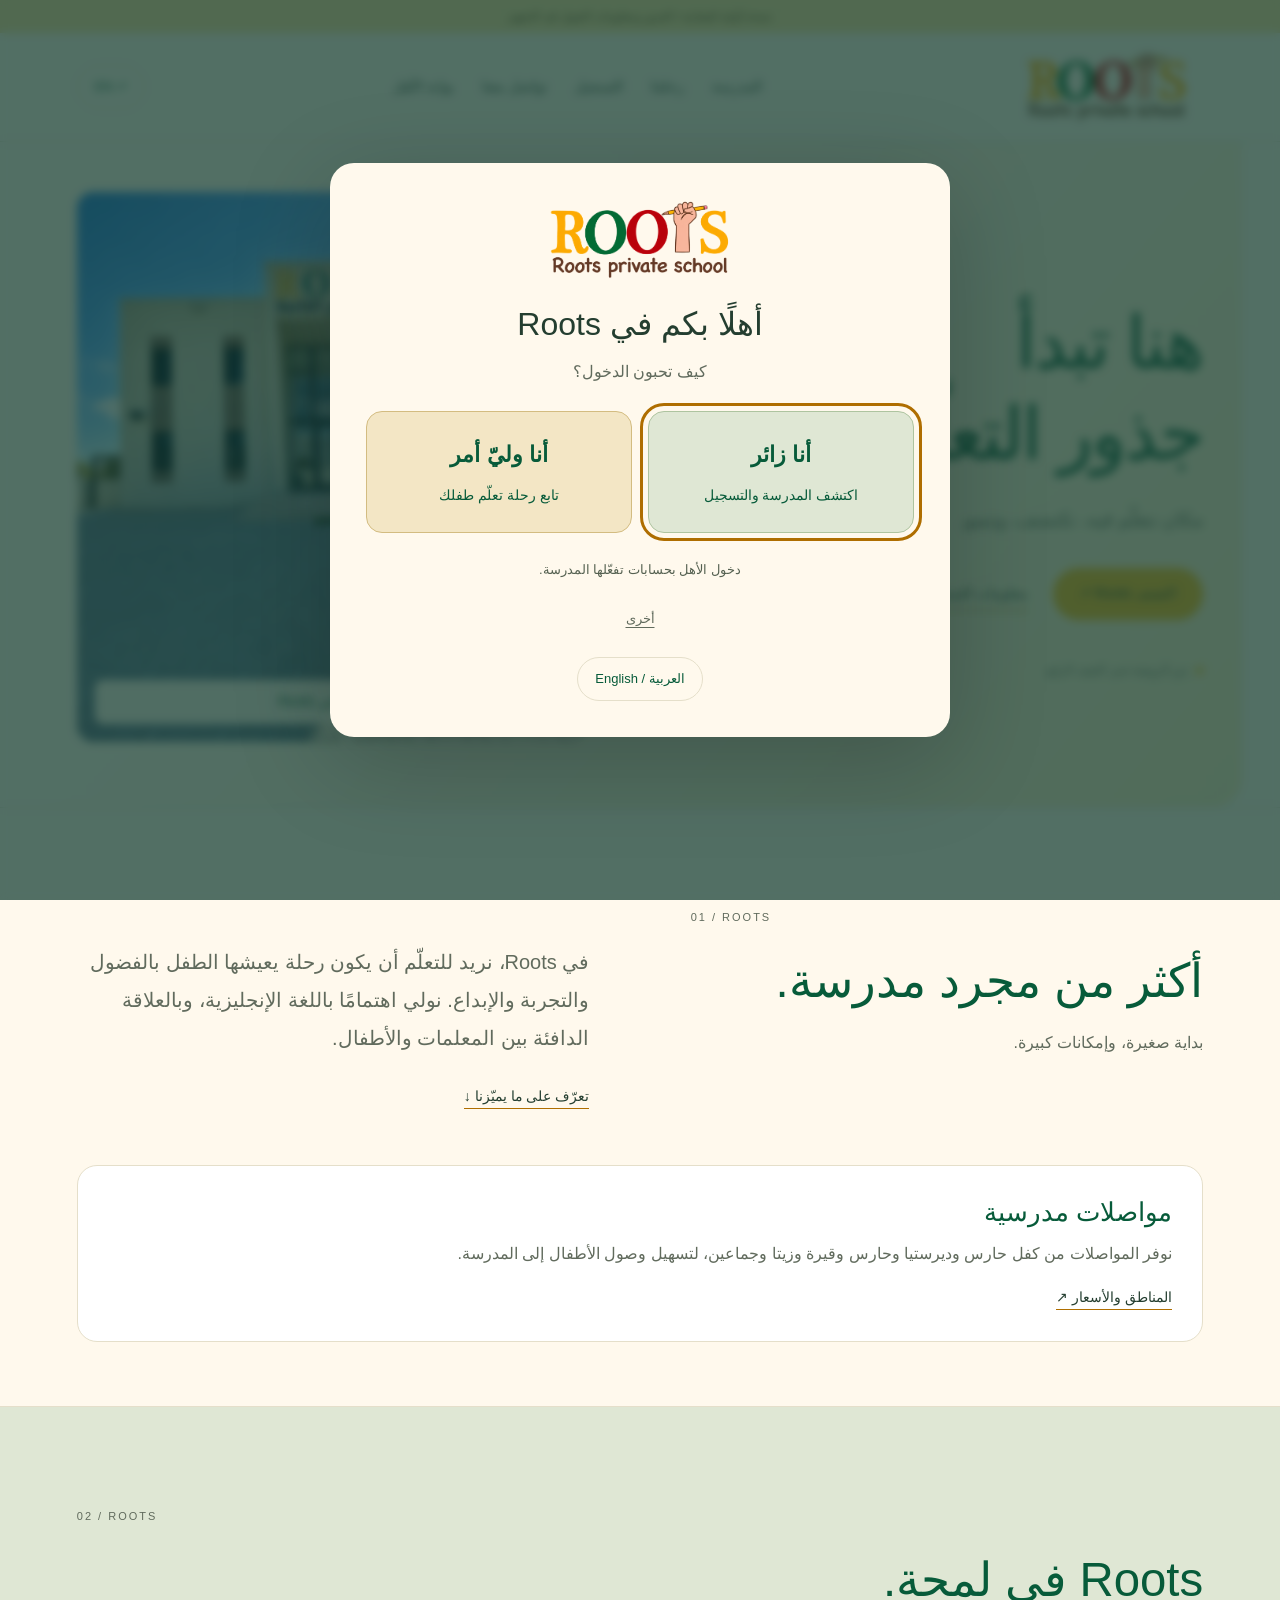
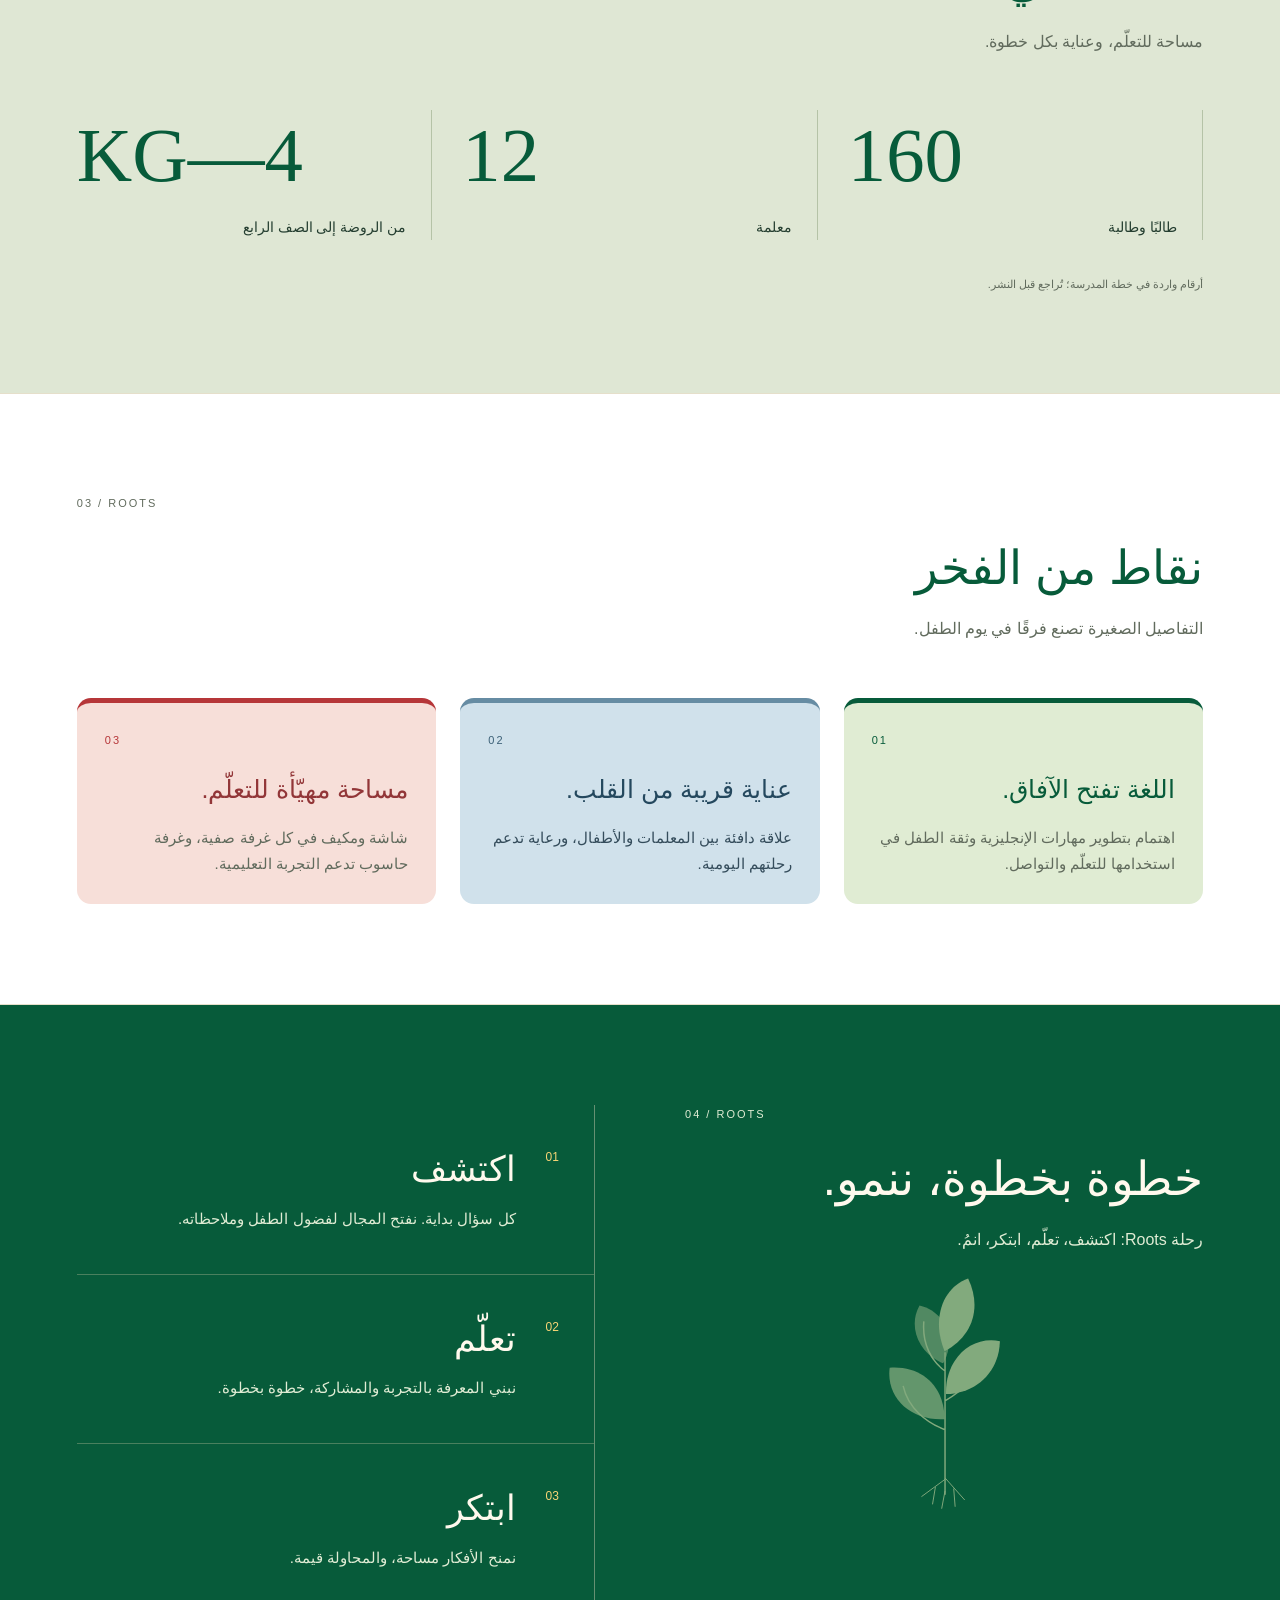
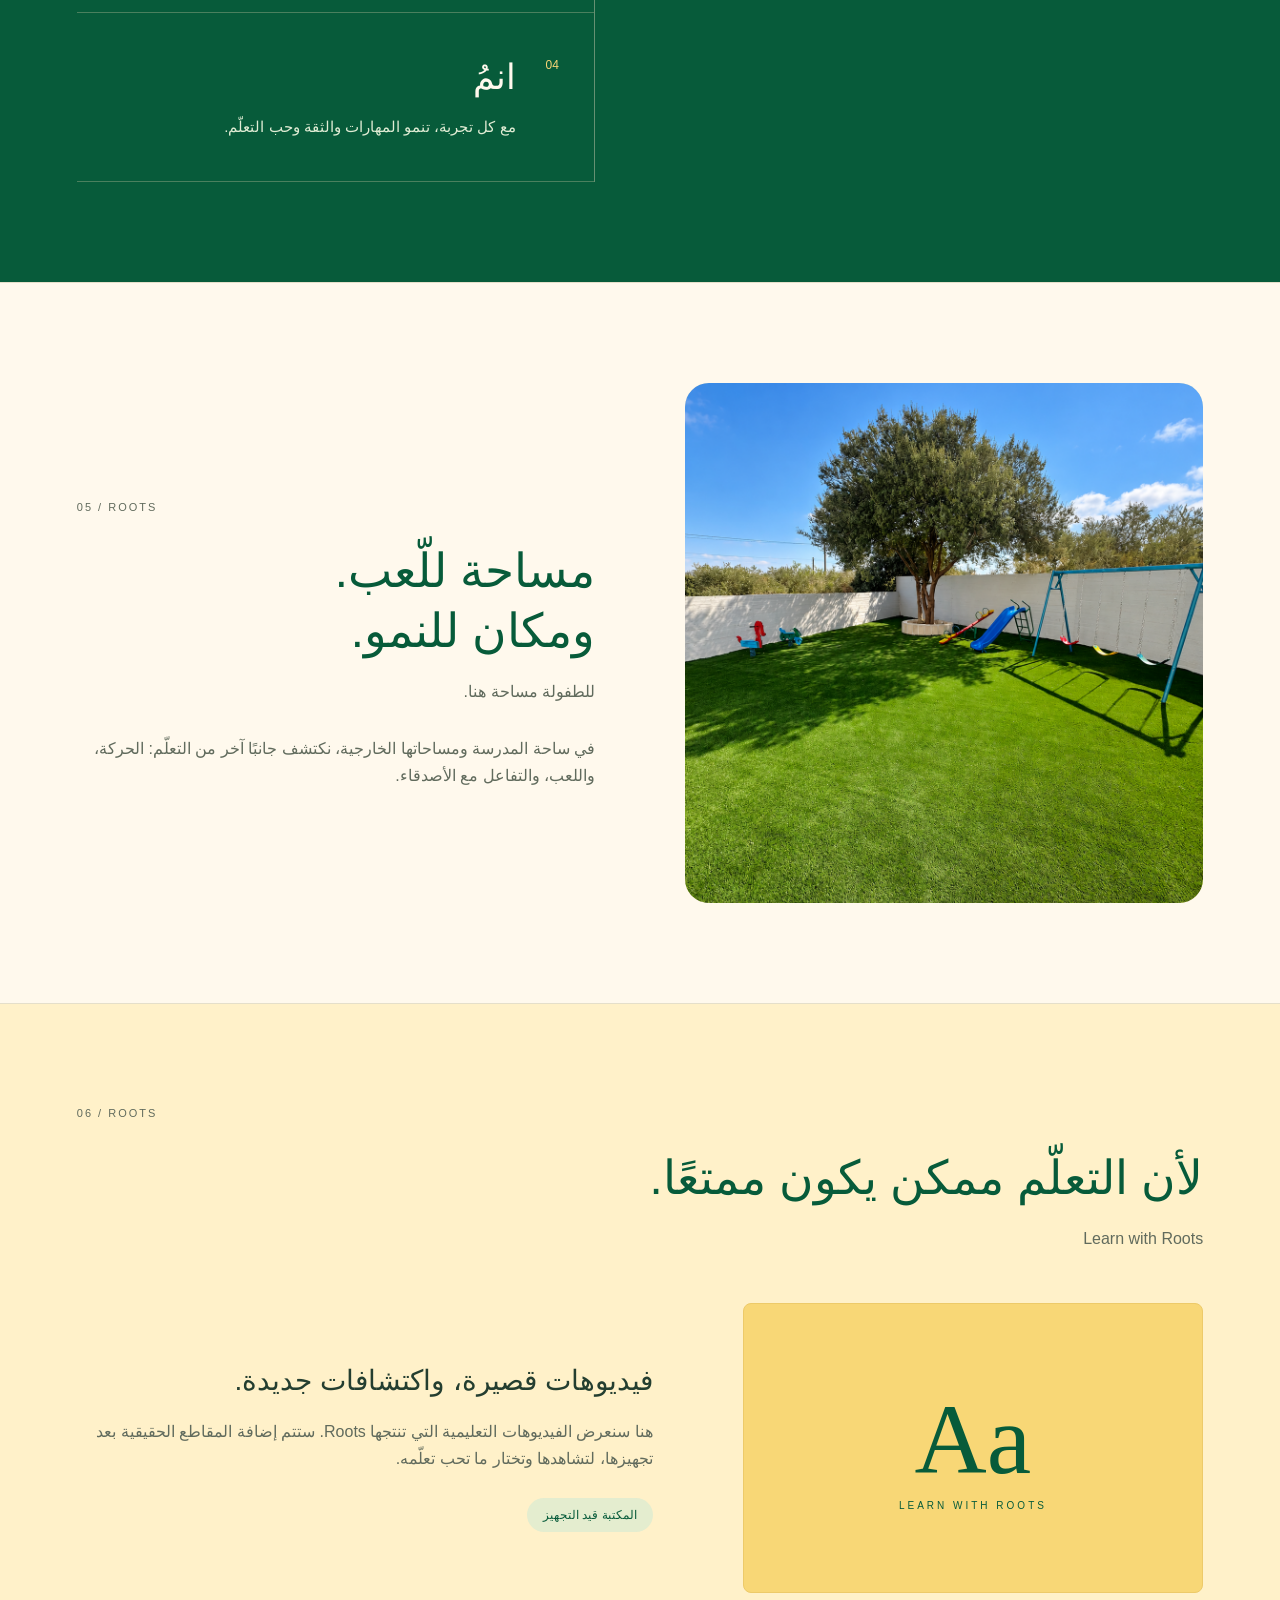
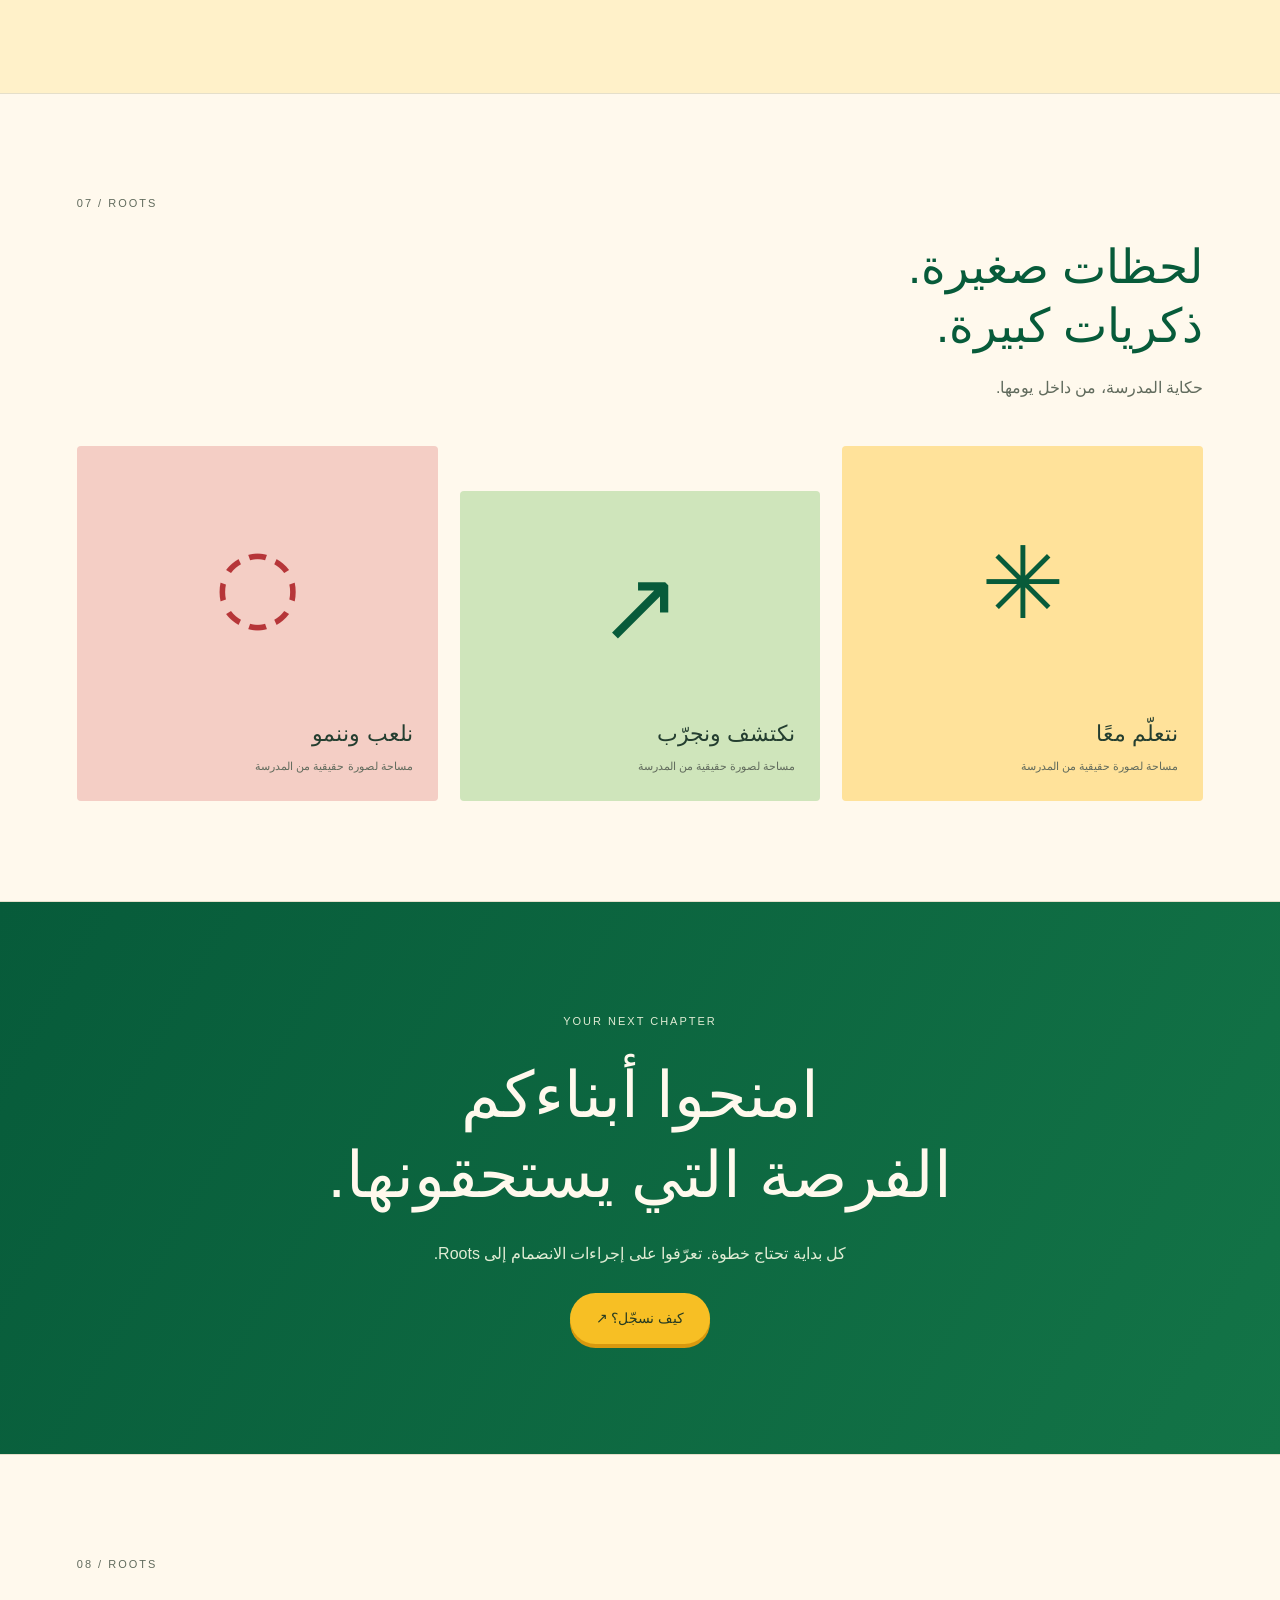
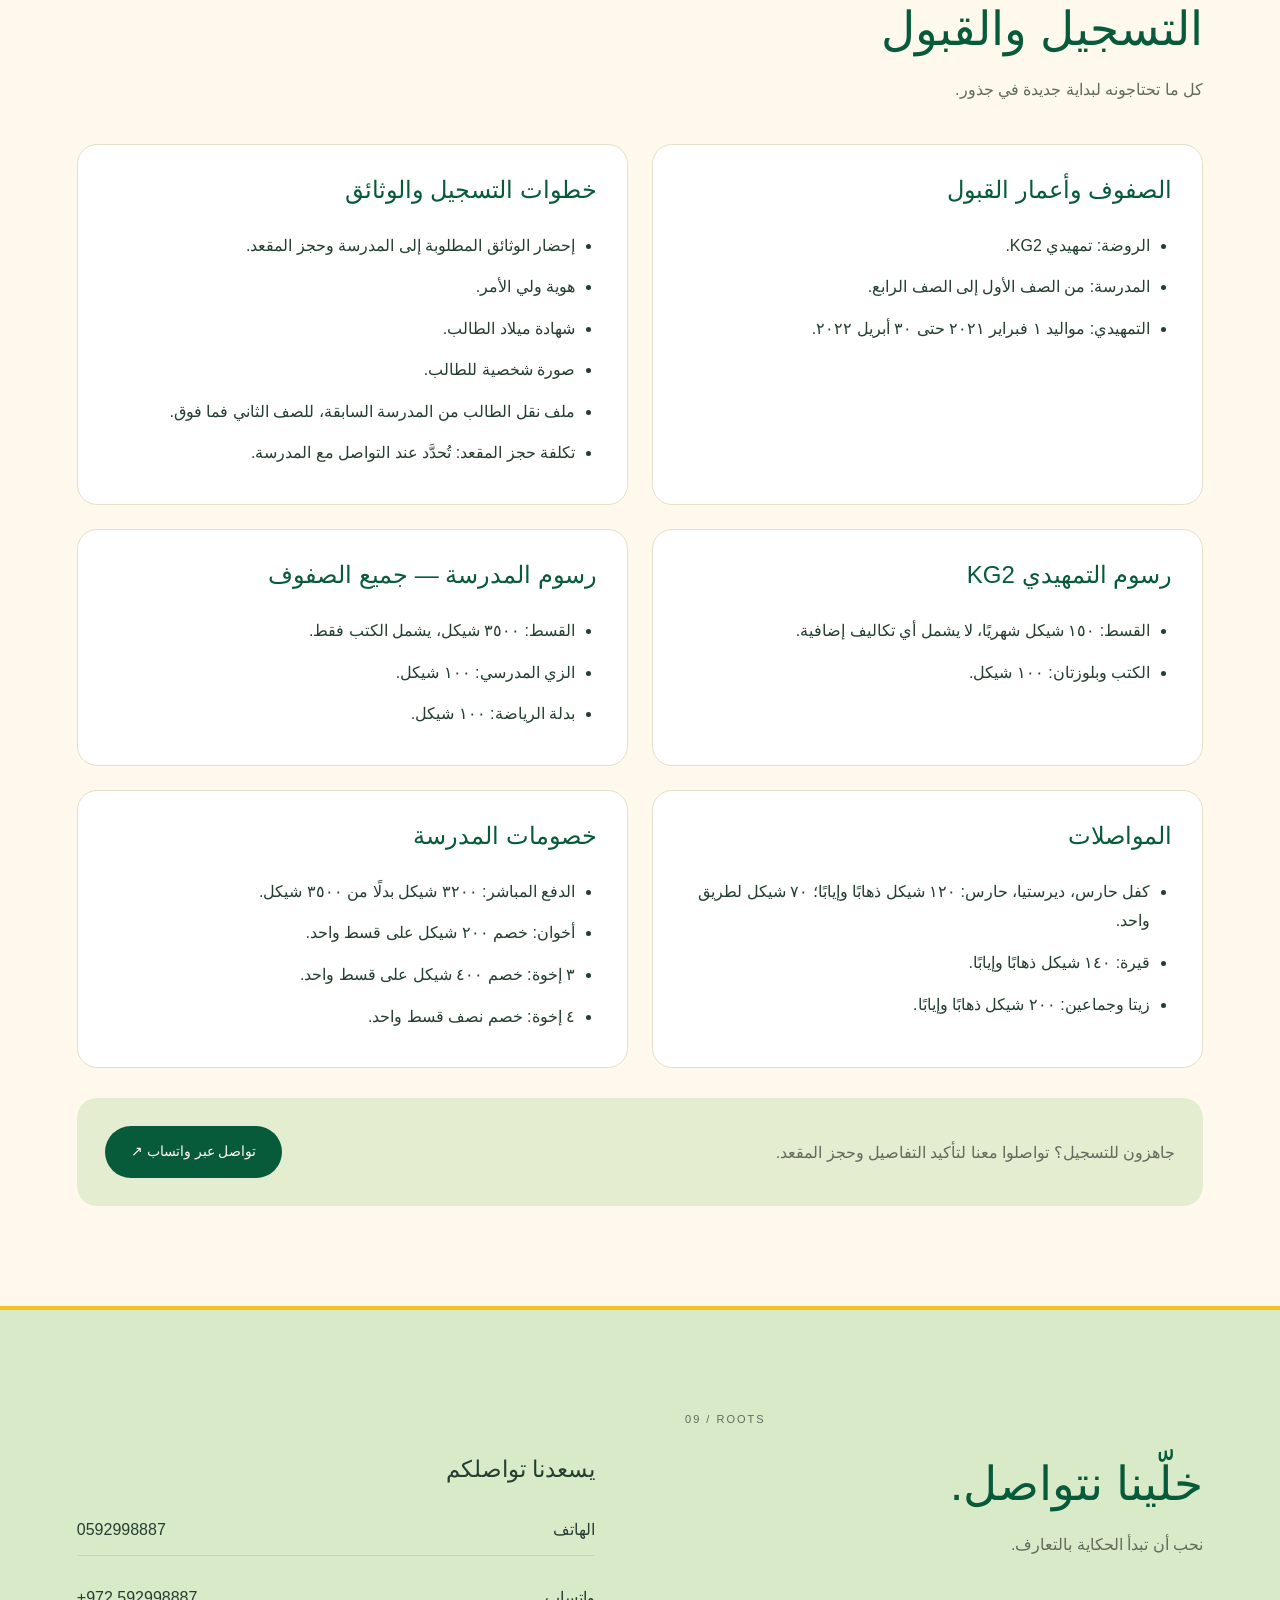
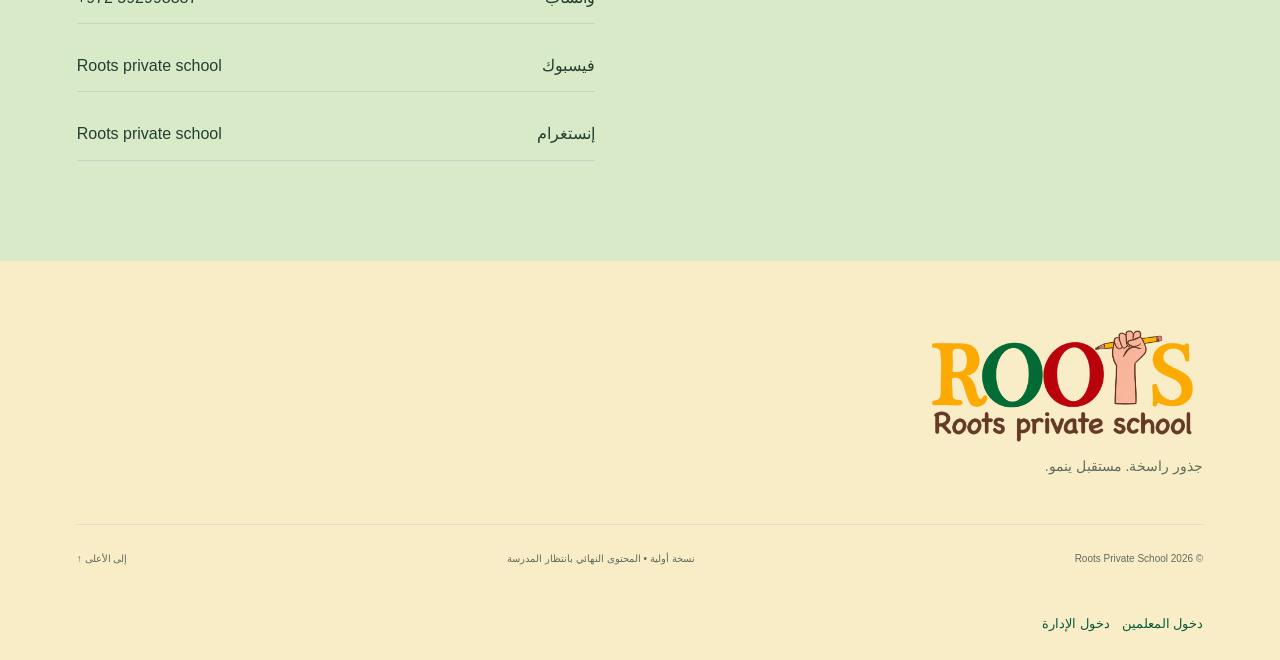
==== index.html @ 0a5bd3e1 "Publish Roots school website" ====
<!DOCTYPE html><html lang="ar" dir="rtl"><head><meta charset="UTF-8"><meta name="viewport" content="width=device-width,initial-scale=1"><meta name="theme-color" content="#173f32"><meta name="description" content="Roots Private School — مكان نتعلّم فيه، نكتشف، وننمو."><title>Roots | مدرسة روتس الخاصة</title><link rel="stylesheet" href="styles.css?v=transport-25"><script src="script.js?v=entry-12" defer></script><script src="auth-config.js" defer></script><script src="public-content.js?v=15" defer></script></head><body><dialog id="welcome-dialog" class="welcome-dialog" aria-labelledby="welcome-title"><img src="roots-logo.png" alt="Roots Private School" class="welcome-logo"><h2 data-ar="أهلًا بكم في Roots" data-en="Welcome to Roots" id="welcome-title">أهلًا بكم في Roots</h2><p data-ar="كيف تحبون الدخول؟" data-en="How would you like to enter?"  data-content-key="text-0">كيف تحبون الدخول؟</p><div class="welcome-options"><button type="button" id="guest-entry"><strong data-ar="أنا زائر" data-en="I am a guest"  data-content-key="text-1">أنا زائر</strong><span data-ar="اكتشف المدرسة والتسجيل" data-en="Explore the school and admissions"  data-content-key="text-2">اكتشف المدرسة والتسجيل</span></button><a href="parent.html"><strong data-ar="أنا وليّ أمر" data-en="I am a parent"  data-content-key="text-3">أنا وليّ أمر</strong><span data-ar="تابع رحلة تعلّم طفلك" data-en="Follow your child’s learning journey"  data-content-key="text-4">تابع رحلة تعلّم طفلك</span></a></div><p data-ar="دخول الأهل بحسابات تفعّلها المدرسة." data-en="Parent access uses accounts activated by the school." class="portal-note" data-content-key="text-5">دخول الأهل بحسابات تفعّلها المدرسة.</p><div class="other-entry"><button type="button" id="other-entry" class="other-button" aria-expanded="false" aria-controls="other-roles" data-ar="أخرى" data-en="Other" data-content-key="text-6">أخرى</button><div id="other-roles" hidden><a href="teacher.html" data-ar="المعلم" data-en="Teacher" data-content-key="text-7">المعلم</a><a href="admin.html" data-ar="الإدارة" data-en="Admin" data-content-key="text-8">الإدارة</a></div></div><button type="button" id="welcome-language" class="language">English / العربية</button></dialog><a data-ar="انتقل إلى المحتوى" data-en="Skip to content" class="skip-link" href="#main" data-content-key="text-9">انتقل إلى المحتوى</a><div class="draft"><span data-ar="نسخة أولية للمعاينة • الصور ومعلومات القبول قيد التجهيز" data-en="Preview edition • Photography and admissions details are being prepared"  data-content-key="text-10">نسخة أولية للمعاينة • الصور ومعلومات القبول قيد التجهيز</span></div><header class="site-header"><a class="brand" href="#home" aria-label="Roots"><img class="official-logo" src="roots-logo.png" alt="Roots private school" width="1921" height="819"></a><nav id="main-navigation" aria-label="Main navigation"><a data-ar="المدرسة" data-en="Our school" href="#about" data-content-key="text-11">المدرسة</a><a data-ar="رحلتنا" data-en="Our journey" href="#journey" data-content-key="text-12">رحلتنا</a><a data-ar="التسجيل" data-en="Admissions" href="#admissions" data-content-key="text-13">التسجيل</a><a data-ar="تواصل معنا" data-en="Contact" href="#contact" data-content-key="text-14">تواصل معنا</a><a href="parent.html" data-ar="بوابة الأهل" data-en="Parent portal" data-content-key="text-15">بوابة الأهل</a></nav><button class="menu-toggle" id="menu-toggle" type="button" aria-controls="main-navigation" aria-expanded="false"><span data-ar="القائمة" data-en="Menu" data-content-key="text-16">القائمة</span><span aria-hidden="true">☰</span></button><button class="language" id="language" type="button" aria-label="Switch to English">EN ↗</button></header><main id="main"><section class="hero" id="home"><div class="hero-copy"><span class="eyebrow">ROOTS PRIVATE SCHOOL</span><h1 data-ar="هنا تبدأ
جذور التعلّم." data-en="Where learning
takes root."  data-content-key="text-17">هنا تبدأ
جذور التعلّم.</h1><p data-ar="مكان نتعلّم فيه، نكتشف، وننمو." data-en="A place to learn, discover, and grow." class="hero-description" data-content-key="text-18">مكان نتعلّم فيه، نكتشف، وننمو.</p><div class="actions"><a data-ar="اكتشف Roots ↗" data-en="Discover Roots ↗" href="#about" class="button" data-content-key="text-19">اكتشف Roots ↗</a><a data-ar="معلومات التسجيل" data-en="Explore admissions" href="#admissions" class="text-link" data-content-key="text-20">معلومات التسجيل</a></div><div class="hero-caption"><span class="dot"></span><span data-ar="من الروضة حتى الصف الرابع" data-en="Kindergarten through Grade 4"  data-content-key="text-21">من الروضة حتى الصف الرابع</span></div></div><div class="hero-art school-photo"><img src="school-entrance.jpg" width="1086" height="1448" alt="مدخل مدرسة جذور الخاصة — Roots Private School entrance"><span class="school-photo-caption" data-ar="أهلًا بكم في Roots" data-en="Welcome to Roots" data-content-key="text-22">أهلًا بكم في Roots</span></div></section><section class="intro section" id="about"><div><div class="section-head"><span class="eyebrow">01 / ROOTS</span><h2 data-ar="أكثر من مجرد مدرسة." data-en="More than a school."  data-content-key="text-23">أكثر من مجرد مدرسة.</h2><p data-ar="بداية صغيرة، وإمكانات كبيرة." data-en="Small beginnings. Big possibilities."  data-content-key="text-24">بداية صغيرة، وإمكانات كبيرة.</p></div></div><div class="intro-copy"><p data-ar="في Roots، نريد للتعلّم أن يكون رحلة يعيشها الطفل بالفضول والتجربة والإبداع. نولي اهتمامًا باللغة الإنجليزية، وبالعلاقة الدافئة بين المعلمات والأطفال." data-en="At Roots, learning is a journey of curiosity, discovery, and creativity. Our focus is on developing English skills and building warm relationships between teachers and children."  data-content-key="text-25">في Roots، نريد للتعلّم أن يكون رحلة يعيشها الطفل بالفضول والتجربة والإبداع. نولي اهتمامًا باللغة الإنجليزية، وبالعلاقة الدافئة بين المعلمات والأطفال.</p><a data-ar="تعرّف على ما يميّزنا ↓" data-en="Explore what makes Roots special ↓" href="#pride" class="text-link" data-content-key="text-26">تعرّف على ما يميّزنا ↓</a></div><div class="transport-feature"><h3 data-ar="مواصلات مدرسية" data-en="School transportation">مواصلات مدرسية</h3><p data-ar="نوفر المواصلات من كفل حارس وديرستيا وحارس وقيرة وزيتا وجماعين، لتسهيل وصول الأطفال إلى المدرسة." data-en="Transportation is available from Kifl Haris, Deir Istiya, Haris, Qira, Zeita and Jamma’in, helping children get to school.">نوفر المواصلات من كفل حارس وديرستيا وحارس وقيرة وزيتا وجماعين، لتسهيل وصول الأطفال إلى المدرسة.</p><a class="text-link" href="#apply" data-ar="المناطق والأسعار ↗" data-en="Routes and fees ↗">المناطق والأسعار ↗</a></div></section><section class="facts section" id="facts"><div class="section-head"><span class="eyebrow">02 / ROOTS</span><h2 data-ar="Roots في لمحة." data-en="Roots at a glance."  data-content-key="text-27">Roots في لمحة.</h2><p data-ar="مساحة للتعلّم، وعناية بكل خطوة." data-en="Space to learn. Care at every step."  data-content-key="text-28">مساحة للتعلّم، وعناية بكل خطوة.</p></div><div class="fact-grid"><div class="fact"><strong>160</strong><span data-ar="طالبًا وطالبة" data-en="Students"  data-content-key="text-29">طالبًا وطالبة</span></div><div class="fact"><strong>12</strong><span data-ar="معلمة" data-en="Teachers"  data-content-key="text-30">معلمة</span></div><div class="fact"><strong>KG—4</strong><span data-ar="من الروضة إلى الصف الرابع" data-en="Kindergarten to Grade 4"  data-content-key="text-31">من الروضة إلى الصف الرابع</span></div></div><p data-ar="أرقام واردة في خطة المدرسة؛ تُراجع قبل النشر." data-en="Figures from the school brief; to be confirmed before publication." class="note" data-content-key="text-32">أرقام واردة في خطة المدرسة؛ تُراجع قبل النشر.</p></section><section class="section pride" id="pride"><div class="section-head"><span class="eyebrow">03 / ROOTS</span><h2 data-ar="نقاط من الفخر" data-en="Points of Pride"  data-content-key="text-33">نقاط من الفخر</h2><p data-ar="التفاصيل الصغيرة تصنع فرقًا في يوم الطفل." data-en="Thoughtful details shape a child’s day."  data-content-key="text-34">التفاصيل الصغيرة تصنع فرقًا في يوم الطفل.</p></div><div class="pride-grid"><article class="pride-item"><span class="eyebrow">01</span><h3 data-ar="اللغة تفتح الآفاق." data-en="Language opens doors."  data-content-key="text-35">اللغة تفتح الآفاق.</h3><p data-ar="اهتمام بتطوير مهارات الإنجليزية وثقة الطفل في استخدامها للتعلّم والتواصل." data-en="A focus on English skills and the confidence to use them in learning and communication."  data-content-key="text-36">اهتمام بتطوير مهارات الإنجليزية وثقة الطفل في استخدامها للتعلّم والتواصل.</p></article><article class="pride-item"><span class="eyebrow">02</span><h3 data-ar="عناية قريبة من القلب." data-en="Care that feels like family."  data-content-key="text-37">عناية قريبة من القلب.</h3><p data-ar="علاقة دافئة بين المعلمات والأطفال، ورعاية تدعم رحلتهم اليومية." data-en="Warm relationships between teachers and children, with care throughout their school day."  data-content-key="text-38">علاقة دافئة بين المعلمات والأطفال، ورعاية تدعم رحلتهم اليومية.</p></article><article class="pride-item"><span class="eyebrow">03</span><h3 data-ar="مساحة مهيّأة للتعلّم." data-en="Room to learn comfortably."  data-content-key="text-39">مساحة مهيّأة للتعلّم.</h3><p data-ar="شاشة ومكيف في كل غرفة صفية، وغرفة حاسوب تدعم التجربة التعليمية." data-en="Classrooms equipped with screens and air conditioning, plus a computer room for learning."  data-content-key="text-40">شاشة ومكيف في كل غرفة صفية، وغرفة حاسوب تدعم التجربة التعليمية.</p></article></div></section><section class="journey section" id="journey"><div class="journey-title"><div class="section-head"><span class="eyebrow">04 / ROOTS</span><h2 data-ar="خطوة بخطوة، ننمو." data-en="Growing, one step at a time."  data-content-key="text-41">خطوة بخطوة، ننمو.</h2><p data-ar="رحلة Roots: اكتشف، تعلّم، ابتكر، انمُ." data-en="The Roots journey: discover, learn, create, grow."  data-content-key="text-42">رحلة Roots: اكتشف، تعلّم، ابتكر، انمُ.</p></div><div class="journey-plant"><svg viewBox="0 0 400 540" fill="none" aria-hidden="true"><path d="M202 500V204M202 365C163 350 125 320 115 274M202 305C235 286 271 254 280 205M202 243C174 223 154 187 158 140" stroke="currentColor" stroke-width="3"/><path d="M201 343C132 347 79 300 87 236C155 231 201 276 201 343Z" fill="currentColor" opacity=".75"/><path d="M204 291C202 220 254 169 316 181C314 248 264 290 204 291Z" fill="currentColor"/><path d="M198 227C148 207 124 151 149 107C204 120 226 179 198 227Z" fill="currentColor" opacity=".6"/><path d="M201 202C173 134 198 69 250 51C279 112 259 171 201 202Z" fill="currentColor"/><path d="M202 468L153 504M202 465L243 511M182 484L176 520M220 487L223 525M202 492L195 529" stroke="currentColor" stroke-width="2"/></svg></div></div><div class="journey-steps"><article class="journey-step"><span class="step-index">01</span><div><h3 data-ar="اكتشف" data-en="Discover"  data-content-key="text-43">اكتشف</h3><p data-ar="كل سؤال بداية. نفتح المجال لفضول الطفل وملاحظاته." data-en="Every question is a beginning. Make room for curiosity and observation."  data-content-key="text-44">كل سؤال بداية. نفتح المجال لفضول الطفل وملاحظاته.</p></div></article><article class="journey-step"><span class="step-index">02</span><div><h3 data-ar="تعلّم" data-en="Learn"  data-content-key="text-45">تعلّم</h3><p data-ar="نبني المعرفة بالتجربة والمشاركة، خطوة بخطوة." data-en="Build understanding through experience and participation, step by step."  data-content-key="text-46">نبني المعرفة بالتجربة والمشاركة، خطوة بخطوة.</p></div></article><article class="journey-step"><span class="step-index">03</span><div><h3 data-ar="ابتكر" data-en="Create"  data-content-key="text-47">ابتكر</h3><p data-ar="نمنح الأفكار مساحة، والمحاولة قيمة." data-en="Give ideas room to grow, and make every attempt count."  data-content-key="text-48">نمنح الأفكار مساحة، والمحاولة قيمة.</p></div></article><article class="journey-step"><span class="step-index">04</span><div><h3 data-ar="انمُ" data-en="Grow"  data-content-key="text-49">انمُ</h3><p data-ar="مع كل تجربة، تنمو المهارات والثقة وحب التعلّم." data-en="With every experience, skills, confidence, and a love of learning grow."  data-content-key="text-50">مع كل تجربة، تنمو المهارات والثقة وحب التعلّم.</p></div></article></div></section><section class="play section" id="play"><div class="play-visual"><img src="school-playground-edited.png" alt="ساحة اللعب في مدرسة جذور، مع الأراجيح والزحليقة وشجرة الزيتون" loading="lazy" width="1536" height="2048"></div><div class="play-copy"><div class="section-head"><span class="eyebrow">05 / ROOTS</span><h2 data-ar="مساحة للّعب.
ومكان للنمو." data-en="Room to play.
Space to grow."  data-content-key="text-52">مساحة للّعب.
ومكان للنمو.</h2><p data-ar="للطفولة مساحة هنا." data-en="Room for childhood."  data-content-key="text-53">للطفولة مساحة هنا.</p></div><p data-ar="في ساحة المدرسة ومساحاتها الخارجية، نكتشف جانبًا آخر من التعلّم: الحركة، واللعب، والتفاعل مع الأصدقاء." data-en="The playground and outdoor spaces offer another side of learning: movement, play, and time with friends."  data-content-key="text-54">في ساحة المدرسة ومساحاتها الخارجية، نكتشف جانبًا آخر من التعلّم: الحركة، واللعب، والتفاعل مع الأصدقاء.</p></div></section><section class="section learning" id="learning"><div class="section-head"><span class="eyebrow">06 / ROOTS</span><h2 data-ar="لأن التعلّم ممكن يكون ممتعًا." data-en="Learning can be fun."  data-content-key="text-55">لأن التعلّم ممكن يكون ممتعًا.</h2><p data-ar="Learn with Roots" data-en="Learn with Roots"  data-content-key="text-56">Learn with Roots</p></div><div class="media-layout"><div class="lesson-art"><span>Aa</span><small>LEARN WITH ROOTS</small></div><div><h3 data-ar="فيديوهات قصيرة، واكتشافات جديدة." data-en="Short videos. New discoveries."  data-content-key="text-57">فيديوهات قصيرة، واكتشافات جديدة.</h3><p data-ar="هنا سنعرض الفيديوهات التعليمية التي تنتجها Roots. ستتم إضافة المقاطع الحقيقية بعد تجهيزها، لتشاهدها وتختار ما تحب تعلّمه." data-en="This space will feature educational videos made by Roots. The actual videos will be added when ready, so you can explore and choose what to learn."  data-content-key="text-58">هنا سنعرض الفيديوهات التعليمية التي تنتجها Roots. ستتم إضافة المقاطع الحقيقية بعد تجهيزها، لتشاهدها وتختار ما تحب تعلّمه.</p><span data-ar="المكتبة قيد التجهيز" data-en="Video library coming soon" class="pill" data-content-key="text-59">المكتبة قيد التجهيز</span></div></div></section><section class="section moments" id="moments"><div class="section-head"><span class="eyebrow">07 / ROOTS</span><h2 data-ar="لحظات صغيرة.
ذكريات كبيرة." data-en="Little moments.
Big memories."  data-content-key="text-60">لحظات صغيرة.
ذكريات كبيرة.</h2><p data-ar="حكاية المدرسة، من داخل يومها." data-en="A school story, told through everyday moments."  data-content-key="text-61">حكاية المدرسة، من داخل يومها.</p></div><div class="moment-grid"><div class="moment moment-one"><span class="moment-symbol">✳</span><h3 data-ar="نتعلّم معًا" data-en="Learning together"  data-content-key="text-62">نتعلّم معًا</h3><small data-ar="مساحة لصورة حقيقية من المدرسة" data-en="Reserved for school photography"  data-content-key="text-63">مساحة لصورة حقيقية من المدرسة</small></div><div class="moment moment-two"><span class="moment-symbol">↗</span><h3 data-ar="نكتشف ونجرّب" data-en="Exploring and trying"  data-content-key="text-64">نكتشف ونجرّب</h3><small data-ar="مساحة لصورة حقيقية من المدرسة" data-en="Reserved for school photography"  data-content-key="text-65">مساحة لصورة حقيقية من المدرسة</small></div><div class="moment moment-three"><span class="moment-symbol">◌</span><h3 data-ar="نلعب وننمو" data-en="Playing and growing"  data-content-key="text-66">نلعب وننمو</h3><small data-ar="مساحة لصورة حقيقية من المدرسة" data-en="Reserved for school photography"  data-content-key="text-67">مساحة لصورة حقيقية من المدرسة</small></div></div></section><section class="admissions section" id="admissions"><span class="eyebrow">YOUR NEXT CHAPTER</span><h2 data-ar="امنحوا أبناءكم
الفرصة التي يستحقونها." data-en="Give your children
the opportunity they deserve."  data-content-key="text-68">امنحوا أبناءكم
الفرصة التي يستحقونها.</h2><p data-ar="كل بداية تحتاج خطوة. تعرّفوا على إجراءات الانضمام إلى Roots." data-en="Every beginning starts with a step. Explore how to join Roots."  data-content-key="text-69">كل بداية تحتاج خطوة. تعرّفوا على إجراءات الانضمام إلى Roots.</p><a data-ar="كيف نسجّل؟ ↗" data-en="How to apply ↗" href="#apply" class="button button-cream" data-content-key="text-70">كيف نسجّل؟ ↗</a></section><section class="section apply" id="apply"><div class="section-head"><span class="eyebrow">08 / ROOTS</span><h2 data-ar="التسجيل والقبول" data-en="Admissions and registration">التسجيل والقبول</h2><p data-ar="كل ما تحتاجونه لبداية جديدة في جذور." data-en="Everything you need for a new beginning at Roots.">كل ما تحتاجونه لبداية جديدة في جذور.</p></div><div class="admission-grid"><article class="admission-card"><h3 data-ar="الصفوف وأعمار القبول" data-en="Grades and admission age">الصفوف وأعمار القبول</h3><ul><li><span data-ar="الروضة: تمهيدي KG2." data-en="Kindergarten: KG2.">الروضة: تمهيدي KG2.</span></li><li><span data-ar="المدرسة: من الصف الأول إلى الصف الرابع." data-en="School: Grades 1–4.">المدرسة: من الصف الأول إلى الصف الرابع.</span></li><li><span data-ar="التمهيدي: مواليد ١ فبراير ٢٠٢١ حتى ٣٠ أبريل ٢٠٢٢." data-en="KG2: children born from 1 February 2021 through 30 April 2022.">التمهيدي: مواليد ١ فبراير ٢٠٢١ حتى ٣٠ أبريل ٢٠٢٢.</span></li></ul></article><article class="admission-card"><h3 data-ar="خطوات التسجيل والوثائق" data-en="Registration steps and documents">خطوات التسجيل والوثائق</h3><ul><li><span data-ar="إحضار الوثائق المطلوبة إلى المدرسة وحجز المقعد." data-en="Bring the required documents to the school and reserve a place.">إحضار الوثائق المطلوبة إلى المدرسة وحجز المقعد.</span></li><li><span data-ar="هوية ولي الأمر." data-en="Parent or guardian ID.">هوية ولي الأمر.</span></li><li><span data-ar="شهادة ميلاد الطالب." data-en="Student birth certificate.">شهادة ميلاد الطالب.</span></li><li><span data-ar="صورة شخصية للطالب." data-en="A student portrait photo.">صورة شخصية للطالب.</span></li><li><span data-ar="ملف نقل الطالب من المدرسة السابقة، للصف الثاني فما فوق." data-en="Transfer file from the previous school for Grade 2 and above.">ملف نقل الطالب من المدرسة السابقة، للصف الثاني فما فوق.</span></li><li><span data-ar="تكلفة حجز المقعد: تُحدَّد عند التواصل مع المدرسة." data-en="Seat reservation fee: contact the school for the amount.">تكلفة حجز المقعد: تُحدَّد عند التواصل مع المدرسة.</span></li></ul></article><article class="admission-card"><h3 data-ar="رسوم التمهيدي KG2" data-en="KG2 fees">رسوم التمهيدي KG2</h3><ul><li><span data-ar="القسط: ١٥٠ شيكل شهريًا، لا يشمل أي تكاليف إضافية." data-en="Tuition: ₪150 per month; additional costs are excluded.">القسط: ١٥٠ شيكل شهريًا، لا يشمل أي تكاليف إضافية.</span></li><li><span data-ar="الكتب وبلوزتان: ١٠٠ شيكل." data-en="Books and two shirts: ₪100.">الكتب وبلوزتان: ١٠٠ شيكل.</span></li></ul></article><article class="admission-card"><h3 data-ar="رسوم المدرسة — جميع الصفوف" data-en="School fees — all grades">رسوم المدرسة — جميع الصفوف</h3><ul><li><span data-ar="القسط: ٣٥٠٠ شيكل، يشمل الكتب فقط." data-en="Tuition: ₪3,500; includes books only.">القسط: ٣٥٠٠ شيكل، يشمل الكتب فقط.</span></li><li><span data-ar="الزي المدرسي: ١٠٠ شيكل." data-en="School uniform: ₪100.">الزي المدرسي: ١٠٠ شيكل.</span></li><li><span data-ar="بدلة الرياضة: ١٠٠ شيكل." data-en="Sports uniform: ₪100.">بدلة الرياضة: ١٠٠ شيكل.</span></li></ul></article><article class="admission-card"><h3 data-ar="المواصلات" data-en="Transportation">المواصلات</h3><ul><li><span data-ar="كفل حارس، ديرستيا، حارس: ١٢٠ شيكل ذهابًا وإيابًا؛ ٧٠ شيكل لطريق واحد." data-en="Kifl Haris, Deir Istiya and Haris: ₪120 return; ₪70 one way.">كفل حارس، ديرستيا، حارس: ١٢٠ شيكل ذهابًا وإيابًا؛ ٧٠ شيكل لطريق واحد.</span></li><li><span data-ar="قيرة: ١٤٠ شيكل ذهابًا وإيابًا." data-en="Qira: ₪140 return.">قيرة: ١٤٠ شيكل ذهابًا وإيابًا.</span></li><li><span data-ar="زيتا وجماعين: ٢٠٠ شيكل ذهابًا وإيابًا." data-en="Zeita and Jamma’in: ₪200 return.">زيتا وجماعين: ٢٠٠ شيكل ذهابًا وإيابًا.</span></li></ul></article><article class="admission-card"><h3 data-ar="خصومات المدرسة" data-en="School discounts">خصومات المدرسة</h3><ul><li><span data-ar="الدفع المباشر: ٣٢٠٠ شيكل بدلًا من ٣٥٠٠ شيكل." data-en="Direct payment: ₪3,200 instead of ₪3,500.">الدفع المباشر: ٣٢٠٠ شيكل بدلًا من ٣٥٠٠ شيكل.</span></li><li><span data-ar="أخوان: خصم ٢٠٠ شيكل على قسط واحد." data-en="Two siblings: ₪200 off one tuition fee.">أخوان: خصم ٢٠٠ شيكل على قسط واحد.</span></li><li><span data-ar="٣ إخوة: خصم ٤٠٠ شيكل على قسط واحد." data-en="Three siblings: ₪400 off one tuition fee.">٣ إخوة: خصم ٤٠٠ شيكل على قسط واحد.</span></li><li><span data-ar="٤ إخوة: خصم نصف قسط واحد." data-en="Four siblings: half off one tuition fee.">٤ إخوة: خصم نصف قسط واحد.</span></li></ul></article></div><div class="admission-cta"><p data-ar="جاهزون للتسجيل؟ تواصلوا معنا لتأكيد التفاصيل وحجز المقعد." data-en="Ready to register? Contact us to confirm details and reserve a place.">جاهزون للتسجيل؟ تواصلوا معنا لتأكيد التفاصيل وحجز المقعد.</p><a class="button" href="https://wa.me/972592998887"><span data-ar="تواصل عبر واتساب ↗" data-en="Contact us on WhatsApp ↗">تواصل عبر واتساب ↗</span></a></div></section><section class="contact section" id="contact"><div><div class="section-head"><span class="eyebrow">09 / ROOTS</span><h2 data-ar="خلّينا نتواصل." data-en="Let’s connect."  data-content-key="text-80">خلّينا نتواصل.</h2><p data-ar="نحب أن تبدأ الحكاية بالتعارف." data-en="Every story starts with a hello."  data-content-key="text-81">نحب أن تبدأ الحكاية بالتعارف.</p></div></div><div class="contact-info"><h3 data-ar="يسعدنا تواصلكم" data-en="We look forward to hearing from you">يسعدنا تواصلكم</h3><div class="contact-links"><a href="tel:0592998887"><span data-ar="الهاتف" data-en="Phone">الهاتف</span> <b dir="ltr">0592998887</b></a><a href="https://wa.me/972592998887"><span data-ar="واتساب" data-en="WhatsApp">واتساب</span> <b dir="ltr">+972 592998887</b></a><div><span data-ar="فيسبوك" data-en="Facebook">فيسبوك</span> <b dir="ltr">Roots private school</b></div><div><span data-ar="إنستغرام" data-en="Instagram">إنستغرام</span> <b dir="ltr">Roots private school</b></div></div></div></section></main><nav class="mobile-actions" aria-label="Admissions and contact"><a class="button" href="#admissions" data-ar="التسجيل" data-en="Admissions" data-content-key="text-84">التسجيل</a><a class="button button-outline" href="#contact" data-ar="تواصل معنا" data-en="Contact" data-content-key="text-85">تواصل معنا</a></nav><footer><a class="footer-brand" href="#home" aria-label="Roots"><img class="official-logo" src="roots-logo.png" alt="Roots private school" width="1921" height="819"></a><p data-ar="جذور راسخة. مستقبل ينمو." data-en="Strong roots. A growing future."  data-content-key="text-86">جذور راسخة. مستقبل ينمو.</p><div class="footer-bottom"><span>© 2026 Roots Private School</span><span data-ar="نسخة أولية • المحتوى النهائي بانتظار المدرسة" data-en="Preview edition • Final content pending school confirmation"  data-content-key="text-87">نسخة أولية • المحتوى النهائي بانتظار المدرسة</span><a data-ar="إلى الأعلى ↑" data-en="Back to top ↑" href="#home" data-content-key="text-88">إلى الأعلى ↑</a></div><div class="portal-actions staff-links"><a data-ar="دخول المعلمين" data-en="Teacher sign-in" href="teacher.html" data-content-key="text-89">دخول المعلمين</a><a data-ar="دخول الإدارة" data-en="Admin sign-in" href="admin.html" data-content-key="text-90">دخول الإدارة</a></div></footer></body></html>
---- styles.css ----
@charset "UTF-8";
:root{--green:#173f32;--cream:#f7f4eb;--ink:#233b31;--muted:#6b746b;--line:#d9ddd2;--sage:#dbe2cf;--gold:#ba925f}*{box-sizing:border-box}html{scroll-behavior:smooth;scroll-padding-top:110px}body{margin:0;background:var(--cream);color:var(--ink);font-family:Arial,"Helvetica Neue",sans-serif;line-height:1.7}a{color:inherit;text-decoration:none}button{font:inherit}a,button,summary{-webkit-tap-highlight-color:transparent}a:focus-visible,button:focus-visible,summary:focus-visible{outline:3px solid var(--gold);outline-offset:5px}h1,h2,h3,p{margin:0}h1,h2{white-space:pre-line}h1,h2,h3{line-height:1.25;font-weight:500}p{color:var(--muted)}.draft{text-align:center;font-size:11px;padding:7px 16px;background:var(--sage);letter-spacing:.02em}.site-header{height:92px;display:flex;align-items:center;justify-content:space-between;padding:0 6%;border-bottom:1px solid var(--line);background:var(--cream);position:sticky;top:0;z-index:20}.brand{display:flex;align-items:center;gap:11px;direction:ltr;font-family:Georgia,serif;font-size:42px;line-height:1}.brand-mark{font-family:Arial;font-size:45px}.brand small{display:block;font:8px Arial;letter-spacing:3px;margin-top:7px}.site-header nav{display:flex;gap:35px;font-size:14px}.site-header nav a:hover,.text-link:hover{color:var(--gold)}.language{border:1px solid var(--line);background:none;cursor:pointer;border-radius:30px;padding:7px 17px;color:var(--green);font-size:13px;direction:ltr}.hero{display:grid;grid-template-columns:1.1fr 1fr;min-height:660px;margin:0 6%;align-items:center;gap:5%;padding:50px 0 65px}.eyebrow{font-size:11px;letter-spacing:2px;display:block;margin-bottom:25px;direction:ltr;color:var(--muted)}h1{font-size:clamp(48px,5.7vw,83px);letter-spacing:-2px;color:var(--green);margin-bottom:25px}.hero-description{font-size:19px;max-width:430px}.actions{display:flex;align-items:center;gap:25px;flex-wrap:wrap;margin:32px 0 40px}.button{display:inline-flex;align-items:center;justify-content:center;border-radius:40px;background:var(--green);color:var(--cream);padding:14px 26px;font-size:14px;transition:background .2s,transform .2s}.button:hover{background:#2b5b45;transform:translateY(-2px)}.text-link{font-size:14px;border-bottom:1px solid var(--gold);padding:4px 0}.hero-caption{display:flex;align-items:center;gap:9px;font-size:12px;color:var(--muted)}.dot{width:7px;height:7px;border-radius:50%;background:var(--gold)}.hero-art{height:550px;background:var(--sage);border-radius:230px 230px 5px 5px;position:relative;overflow:hidden;color:var(--green);display:flex;justify-content:center}.hero-art>svg{height:90%;width:90%;align-self:end;z-index:2}.art-label{position:absolute;top:70px;font-size:9px;letter-spacing:2px;z-index:3;direction:ltr}.orbit{border:1px solid #b4c0a6;border-radius:50%;position:absolute;width:360px;height:360px;top:95px;left:calc(50% - 180px)}.orbit-two{width:440px;height:440px;left:calc(50% - 220px);top:55px}.art-bottom{position:absolute;bottom:22px;left:20px;right:20px;z-index:4;display:flex;justify-content:space-between;gap:10px;font-size:9px}.art-bottom>span:first-child{direction:ltr}.section{padding:100px 6%;border-top:1px solid var(--line);scroll-margin-top:0}.section-head h2{font-size:clamp(33px,3.7vw,52px);max-width:720px;color:var(--green)}.section-head>p{margin-top:18px}.intro{display:grid;grid-template-columns:1fr 1fr;gap:9%;align-items:start}.intro-copy>p{font-size:20px;line-height:1.9;margin:35px 0 25px}.facts{background:#edeedf}.fact-grid{display:grid;grid-template-columns:repeat(3,1fr);gap:30px;margin-top:55px}.fact{border-inline-start:1px solid #cbd0bb;padding-inline-start:25px;display:flex;flex-direction:column}.fact strong{font-size:clamp(48px,6vw,82px);font-weight:400;font-family:Georgia,serif;direction:ltr;text-align:start;line-height:1.2}.fact span{font-size:14px;margin-top:14px}.note{font-size:11px;margin-top:35px}.pride-grid{display:grid;grid-template-columns:repeat(3,1fr);gap:4%;margin-top:55px}.pride-item{border-top:1px solid var(--gold);padding-top:25px}.pride-item h3{font-size:25px;margin:20px 0}.pride-item p{font-size:15px}.journey{background:var(--green);color:var(--cream);display:grid;grid-template-columns:1fr 1fr;gap:8%;position:relative}.journey .section-head h2,.journey h3{color:var(--cream)}.journey p,.journey .eyebrow{color:#c3cebd}.journey-title{position:sticky;top:130px;align-self:start}.journey-plant{height:260px;color:#adc494;opacity:.75}.journey-plant svg{height:100%;width:100%}.journey-steps{border-inline-start:1px solid #536f59}.journey-step{display:flex;gap:30px;padding:42px 35px;border-bottom:1px solid #45614d;transition:background .4s}.journey-step.is-active{background:#244d3a}.step-index{font-size:12px;color:#b8c6a8}.journey-step h3{font-size:35px;margin-bottom:15px}.journey-step p{font-size:15px}.play{display:grid;grid-template-columns:1fr 1fr;gap:8%;align-items:center}.play-visual{min-height:450px;position:relative;overflow:hidden;background:#e4e1cf;border-radius:5px 5px 200px 5px}.sun{height:110px;width:110px;border-radius:50%;background:#c9a16d;position:absolute;top:60px;right:65px}.hill{position:absolute;width:550px;height:330px;border-radius:50% 50% 0 0;bottom:-60px;background:#93a486;transform:rotate(-15deg);left:-140px}.hill-two{background:#345b43;left:80px;bottom:-155px;transform:rotate(20deg)}.visual-note{position:absolute;bottom:25px;left:20px;right:20px;color:white;font-size:12px}.play-copy>p{margin-top:30px}.media-layout{display:grid;grid-template-columns:.8fr 1fr;align-items:center;gap:8%;margin-top:50px}.lesson-art{min-height:290px;background:#e6d7be;display:flex;flex-direction:column;justify-content:center;align-items:center;border-radius:8px;color:var(--green);direction:ltr}.lesson-art>span{font:100px Georgia,serif}.lesson-art small{letter-spacing:3px;font-size:10px}.media-layout h3{font-size:28px;margin-bottom:20px}.pill{display:inline-block;background:var(--sage);border-radius:30px;font-size:12px;padding:7px 16px;margin-top:25px}.moment-grid{display:grid;grid-template-columns:repeat(3,1fr);gap:22px;margin-top:45px}.moment{min-height:310px;padding:25px;display:flex;flex-direction:column;justify-content:end;border-radius:4px;background:#e4dfce}.moment-two{background:#d4ddcd;margin-top:45px}.moment-three{background:#ead8c2}.moment-symbol{font-size:100px;align-self:center;margin:auto;color:var(--green);font-family:Georgia,serif;line-height:1}.moment h3{font-size:22px;margin:20px 0 10px}.moment small{font-size:11px;color:var(--muted)}.admissions{text-align:center;background:var(--green);color:var(--cream);padding-block:110px}.admissions .eyebrow{color:#c3cdb7}.admissions h2{font-size:clamp(36px,5vw,68px);max-width:900px;margin:auto}.admissions p{color:#c3cdb7;margin:25px auto;max-width:650px}.button-cream{background:var(--cream);color:var(--green)}.button-cream:hover{background:var(--sage)}.apply-intro{max-width:700px;margin:25px 0 40px}.faq-list{border-top:1px solid var(--line)}details{border-bottom:1px solid var(--line);padding:22px 0}summary{cursor:pointer;font-size:19px;list-style:none;display:flex;justify-content:space-between;align-items:center;gap:20px}summary::-webkit-details-marker{display:none}summary:after{content:'+';font-size:25px;color:var(--gold)}details[open] summary:after{content:'−'}details p{margin-top:20px;max-width:760px}.contact{display:grid;grid-template-columns:1fr 1fr;gap:8%;background:#e9ecdf}.contact-info{padding-top:45px}.contact-info h3{font-size:23px;margin-bottom:20px}footer{padding:65px 6% 25px}.footer-brand{display:flex;align-items:center;gap:20px;font:70px Georgia,serif;direction:ltr}.footer-brand span{font:40px Arial;color:var(--gold)}footer>p{font-size:14px;margin-top:10px}.footer-bottom{display:flex;justify-content:space-between;flex-wrap:wrap;gap:18px;border-top:1px solid var(--line);margin-top:45px;padding-top:25px;font-size:10px;color:var(--muted)}.skip-link{position:fixed;top:-100px;left:20px;background:var(--green);color:white;padding:15px;z-index:100}.skip-link:focus{top:10px}html[lang=en] h1,html[lang=en] h2,html[lang=en] h3{font-family:Georgia,serif}html[lang=en] h1{letter-spacing:-3px}
@media(min-width:1600px){body{max-width:1600px;margin:auto;border-inline:1px solid var(--line)}}@media(max-width:800px){.site-header{height:76px}.site-header nav{gap:18px;font-size:12px}.brand{font-size:34px}.brand-mark{font-size:34px}.hero{grid-template-columns:1fr;gap:35px;padding-top:55px}.hero-art{height:440px;max-width:550px;width:100%;justify-self:center}.hero h1{font-size:57px}.section{padding:65px 6%}.intro,.play,.media-layout,.contact{grid-template-columns:1fr;gap:30px}.intro-copy>p{margin-top:0}.pride-grid{grid-template-columns:1fr;gap:35px}.journey{grid-template-columns:1fr}.journey-title{position:static}.journey-plant{display:none}.journey-steps{margin-top:20px}.moment-grid{gap:12px}.moment{padding:18px;min-height:270px}.moment h3{font-size:19px}.moment-symbol{font-size:70px}.play-visual{min-height:340px}.fact-grid{gap:10px}.fact{padding-inline-start:14px}.fact strong{font-size:52px}.contact-info{padding-top:0}}
@media(max-width:480px){.draft{font-size:9px}.site-header nav{display:none}.hero h1{font-size:48px}.hero-art{height:400px}.hero-description{font-size:17px}.hero-caption{font-size:11px}.actions{gap:20px}.art-label{font-size:8px;top:60px}.art-bottom{font-size:8px}.fact-grid{grid-template-columns:1fr;gap:30px}.fact strong{font-size:65px}.fact{padding-inline-start:20px}.fact span{margin-top:5px}.moment-grid{grid-template-columns:1fr}.moment-two{margin-top:0}.moment{min-height:290px}.moment-symbol{font-size:100px}.journey-step{padding:28px 20px;gap:20px}.section-head h2{font-size:36px}.hero{min-height:0}.footer-bottom{flex-direction:column}}
@media(prefers-reduced-motion:reduce){html{scroll-behavior:auto}*,*:before,*:after{transition:none!important;animation:none!important}}

/* Mobile navigation and reading. */
.menu-toggle,.mobile-actions{display:none}.button,.language{min-height:44px}.site-header nav a{display:inline-flex;align-items:center;min-height:44px}
@media(max-width:800px){
html{scroll-padding-top:92px}.site-header{padding-inline:5%;gap:12px;flex-wrap:wrap;height:auto;min-height:76px}.brand{margin-inline-end:auto;font-size:32px;gap:7px}.brand-mark{font-size:32px}.brand small{letter-spacing:2px}.language{padding:7px 12px;flex-shrink:0}
.menu-toggle{display:inline-flex;align-items:center;gap:8px;min-height:44px;padding:7px 12px;border:1px solid var(--line);border-radius:30px;color:var(--green);background:transparent;cursor:pointer;font-size:13px}
.site-header nav{display:none;order:4;width:100%;flex-direction:column;gap:0;padding:8px 0 16px;border-top:1px solid var(--line)}.site-header nav.is-open{display:flex}.site-header nav a{font-size:16px;padding:10px 12px;border-radius:6px}.site-header nav a:hover{background:var(--sage)}
.mobile-actions{display:flex;position:fixed;bottom:0;inset-inline:0;z-index:30;gap:10px;padding:10px 5% calc(10px + env(safe-area-inset-bottom));background:var(--cream);border-top:1px solid var(--line);box-shadow:0 -4px 20px #173f320a}.mobile-actions .button{flex:1;padding:10px 12px;font-size:14px;min-height:48px}.button-outline{background:transparent;border:1px solid var(--green);color:var(--green)}.button-outline:hover{background:var(--sage)}body{padding-bottom:calc(78px + env(safe-area-inset-bottom))}
.hero{padding-top:36px;padding-bottom:48px;gap:28px}.hero h1{font-size:clamp(40px,9vw,57px);letter-spacing:-1px}html[lang=en] .hero h1{letter-spacing:-1.5px}.hero-description{line-height:1.8}.actions{margin:24px 0;gap:16px}.text-link{display:inline-flex;align-items:center;min-height:44px}.section{padding-block:52px}.eyebrow{margin-bottom:18px}.section-head h2{font-size:clamp(30px,7.8vw,42px);overflow-wrap:break-word}.intro-copy>p{font-size:18px;line-height:1.9}.pride-grid,.fact-grid,.moment-grid{margin-top:32px}.journey-step h3{font-size:30px}.journey-step{gap:16px}summary{font-size:17px;min-height:44px;line-height:1.6}.admissions h2{font-size:clamp(32px,8vw,48px)}.contact-info h3{font-size:21px;line-height:1.5}.hero-art{height:360px}.art-label{top:40px}.orbit{top:55px}.orbit-two{top:15px}.hero-art,.play-visual,.lesson-art{max-width:100%;min-width:0}.media-layout h3{font-size:25px;line-height:1.4}
}
@media(max-width:360px){.site-header{gap:6px}.menu-toggle,.language{padding-inline:9px}.menu-toggle{gap:5px}.brand{font-size:28px}.brand-mark{font-size:26px}.brand small{font-size:7px}.hero h1{font-size:39px}.hero-art{height:310px}.art-bottom{flex-wrap:wrap}}

/* Official school identity. */
.official-logo{display:block;width:190px;height:auto;object-fit:contain}
.footer-brand{width:fit-content}.footer-brand .official-logo{width:280px;max-width:100%}
@media(max-width:800px){.brand .official-logo{width:140px}.footer-brand .official-logo{width:240px}}
@media(max-width:360px){.brand .official-logo{width:120px}}

.hero-art.school-photo{border-radius:16px;display:block;background:var(--sage);height:550px}
.school-photo>img{display:block;width:100%;height:100%;object-fit:cover;object-position:center 48%}
.school-photo-caption{position:absolute;bottom:18px;inset-inline:18px;padding:10px 16px;background:var(--cream);color:var(--green);border-radius:8px;font-size:14px;text-align:center}
@media(max-width:800px){.hero-art.school-photo{height:auto;aspect-ratio:3/4;max-width:450px}.school-photo-caption{font-size:13px}}

/* A warm palette drawn from the official Roots logo. */
:root{--green:#075b3a;--cream:#fff9ed;--ink:#243e30;--muted:#616b5d;--line:#e5dfca;--sage:#e4edcf;--gold:#af6e00;--yellow:#f7bf24;--red:#b63639}
.draft{background:#f9e5a3;color:#50431d}.site-header{background:#fff9ed}
.button{background:var(--green)}.button:hover{background:#087347}
.facts{background:#f9edc7}.fact{border-color:#d8c681}.fact strong{color:var(--green)}
.pride-item{border-top-width:3px}.pride-item:nth-child(1){border-color:var(--green)}.pride-item:nth-child(2){border-color:var(--yellow)}.pride-item:nth-child(3){border-color:var(--red)}
.pride-item .eyebrow{color:var(--green)}.pride-item:nth-child(2) .eyebrow{color:#8b6100}.pride-item:nth-child(3) .eyebrow{color:var(--red)}
.journey{background:#075b3a}.journey-step.is-active{background:#176a47}.journey-steps{border-color:#659072}.journey-step{border-color:#4a805e}
.journey p,.journey .eyebrow{color:#e0ecd4}.step-index{color:#f8d576}
.play-visual{background:#ffefbc}.sun{background:var(--yellow)}.hill-one{background:#b2c980}.hill-two{background:#26734b}
.lesson-art{background:#fae7ab}.pill{background:#e4edcf;color:var(--green)}
.moment-one{background:#fae7ab}.moment-two{background:#e1ebcf}.moment-three{background:#f3ddd4}.moment-three .moment-symbol{color:var(--red)}
.admissions{background:#075b3a}.admissions p,.admissions .eyebrow{color:#e0ecd4}
.button-cream{background:var(--yellow);color:#263b22}.button-cream:hover{background:#ffcf49}
.contact{background:#e7efd8}.footer-brand{color:var(--green)}
.school-photo-caption{background:#fff9edf2}.dot{background:var(--yellow)}
@media(max-width:800px){.mobile-actions{background:#fff9ed}.mobile-actions .button-outline{background:transparent;color:var(--green)}.mobile-actions .button-outline:hover{background:var(--sage)}}

/* More expressive school colours. */
.hero{background:linear-gradient(130deg,#fff9ed 30%,#f8edc5);border-radius:0 0 28px 28px;padding-inline:3%;margin-inline:3%}
.hero .button{background:#f7bf24;color:#243e30}.hero .button:hover{background:#ffce48}
.pride{background:#f0f5e5}.pride-grid{gap:24px}.pride-item{padding:28px;border-radius:14px;background:#e0ecd3;border-top:5px solid var(--green)}
.pride-item:nth-child(2){background:#ffefbd}.pride-item:nth-child(3){background:#f7dfd9}
.pride-item h3{color:var(--green)}.pride-item:nth-child(3) h3{color:#923638}
.facts{background:#ffe9a4}.learning{background:#fff1c9}.lesson-art{background:#f8d776;border:1px solid #edca69}
.moments{background:#fff9ed}.moment-one{background:#ffe29a}.moment-two{background:#cfe5bb}.moment-three{background:#f4cec5}
.contact{background:#d8eac8;border-top:4px solid #f7bf24}footer{background:#f9edc7}
.admissions{background:linear-gradient(120deg,#075b3a,#137447)}.admissions .button{box-shadow:0 4px 0 #d8990e}
@media(max-width:800px){.hero{padding-inline:6%;margin-inline:0;border-radius:0 0 22px 22px}.pride-item{padding:24px}.mobile-actions .button:first-child{background:#f7bf24;color:#243e30}.mobile-actions .button:first-child:hover{background:#ffce48}}

.pride-item:nth-child(2){background:#eee5ce;border-color:#b89a53}

.pride-item:nth-child(2){background:#d5d0c3;border-color:#8c8065}

.pride-item:nth-child(2){background:#b5aa92;border-color:#75674b}.pride-item:nth-child(2) p{color:#303c30}.pride-item:nth-child(2) .eyebrow{color:#4d452f}

.pride-item:nth-child(2){background:#d0e1eb;border-color:#668ca3}.pride-item:nth-child(2) h3{color:#24485e}.pride-item:nth-child(2) p{color:#344c5b}.pride-item:nth-child(2) .eyebrow{color:#3c6077}

.facts{background:#d0e1eb}.facts .fact{border-color:#9eb9ca}

.facts{background:#dfe7d4}.facts .fact{border-color:#b5c3a7}

.welcome-dialog{border:0;border-radius:24px;background:var(--cream);color:var(--ink);padding:36px;width:min(620px,92vw);max-height:90vh;overflow:auto;text-align:center;box-shadow:0 24px 100px #0003}.welcome-dialog::backdrop{background:#133c32ba;backdrop-filter:blur(5px)}.welcome-logo{width:190px;max-width:60%;height:auto;margin:0 auto 24px;display:block}.welcome-dialog h2{font-size:32px;margin-bottom:14px}.welcome-options{display:grid;grid-template-columns:1fr 1fr;gap:16px;margin:26px 0}.welcome-options button,.welcome-options a{border:1px solid #aec4a0;border-radius:16px;background:#dfe7d4;color:var(--green);padding:24px 16px;cursor:pointer;display:flex;flex-direction:column;gap:10px;align-items:center;font:inherit}.welcome-options a{background:#f3e6c5;border-color:#d3bc81}.welcome-options strong{font-size:22px}.welcome-options span{font-size:14px}.portal-note{font-size:13px;margin:16px 0;color:#556151}.welcome-options button:hover,.welcome-options a:hover{box-shadow:0 5px 18px #173f3218;transform:translateY(-2px)}
.portal-page{padding:0;background:#fff9ed}.portal-header{display:flex;align-items:center;justify-content:space-between;gap:12px;padding:20px 6%;border-bottom:1px solid var(--line)}.portal-header img{width:160px;height:auto}.portal-main{max-width:1050px;margin:auto;padding:50px 6%}.portal-main h1{font-size:42px;letter-spacing:0}.portal-main h2{font-size:27px}.portal-card{border:1px solid var(--line);border-radius:18px;padding:30px;background:white;margin:24px 0}.portal-form{max-width:500px;margin:auto}.portal-form label{display:block;margin:18px 0 6px;font-weight:bold}.portal-form input{width:100%;padding:13px;border:1px solid #a9b8a0;border-radius:8px;font:inherit;direction:ltr;min-height:48px}.portal-form .button{border:0;cursor:pointer;width:100%;margin-top:20px}.preview-button{border:1px solid var(--green);background:none;color:var(--green);padding:12px 18px;border-radius:30px;cursor:pointer;font:inherit;min-height:44px}.portal-banner{background:#f3e6c5;border-radius:12px;padding:16px;color:#574b30;margin:22px 0}.portal-grid{display:grid;grid-template-columns:repeat(2,1fr);gap:20px}.portal-grid .portal-card{margin:0}.empty-state{padding:24px 0;color:var(--muted)}.journey-track{display:flex;gap:12px;flex-wrap:wrap;margin-top:24px}.journey-track span{background:#e2ead7;padding:12px 18px;border-radius:30px}.portal-page [hidden]{display:none!important}.portal-actions{display:flex;gap:12px;align-items:center;flex-wrap:wrap;margin-top:28px}.portal-card p{margin-top:14px}#login-status{margin-top:16px;color:#8b3931}
@media(max-width:600px){.welcome-dialog{padding:26px 20px}.welcome-options{grid-template-columns:1fr}.welcome-options button,.welcome-options a{padding:18px}.portal-header img{width:120px}.portal-main{padding-top:30px}.portal-main h1{font-size:34px}.portal-grid{grid-template-columns:1fr}.portal-card{padding:22px}}

.staff-links{font-size:13px;color:var(--green);padding-top:18px}.portal-card label{display:block;margin-top:20px}

.other-entry{margin:16px 0}.other-button{background:none;border:0;text-decoration:underline;text-underline-offset:4px;color:var(--muted);font-size:13px;min-height:44px;padding:8px 16px;cursor:pointer}#other-roles{display:flex;justify-content:center;gap:12px;margin:8px 0 16px}#other-roles[hidden]{display:none}#other-roles a{padding:10px 22px;border:1px solid var(--line);border-radius:24px;color:var(--green);min-height:44px;background:white}

#secure-records .portal-form{display:grid;gap:12px;margin-block:16px}#secure-records input,#secure-records select,#secure-records textarea{font:inherit;padding:12px;border:1px solid #bbc8b5;border-radius:10px;width:100%;box-sizing:border-box}#secure-records .portal-grid{margin-block:24px}#secure-records button{margin:5px}

.management-dashboard>h2{font-size:2rem;margin-bottom:30px;color:#075d3c}.management-home{display:grid;grid-template-columns:repeat(2,minmax(0,1fr));gap:26px}.management-tile{padding:36px;min-height:300px;display:flex;flex-direction:column;align-items:flex-start;box-sizing:border-box}.management-tile h2{font-size:1.6rem;margin:0 0 16px}.management-tile p{line-height:1.8}.management-tile .empty-state{margin-top:auto;padding-top:32px}.management-panels .portal-form{max-width:700px}.management-panels>h2{margin-top:25px}.management-home[hidden],.management-panels[hidden]{display:none!important}@media(max-width:650px){.management-home{grid-template-columns:1fr}.management-tile{padding:24px;min-height:250px}}

/* Family learning journey */
.family-dashboard{padding:0!important;background:transparent!important;border:0!important;box-shadow:none!important}.family-welcome{padding:28px 0 32px}.family-welcome>p:first-child{font:700 12px/1.5 sans-serif;letter-spacing:2px;color:#98732b}.family-welcome h1{margin:12px 0;font-size:clamp(32px,5vw,48px);color:#075c3a}.family-welcome p{color:#64715f;font-size:17px}.family-dashboard>h2{font-size:18px;margin:0 0 14px}.child-switcher{display:flex;gap:12px;flex-wrap:wrap;margin-bottom:24px}.child-choice{display:flex;align-items:center;gap:10px;padding:12px 20px;border:1px solid #dce4d4;border-radius:18px;background:#fff;color:#34543e;font:inherit;cursor:pointer}.child-choice[aria-pressed=true]{background:#e6efdf;border:2px solid #14794c;padding:11px 19px}.child-avatar{display:flex;align-items:center;justify-content:center;width:42px;height:42px;border-radius:50%;background:#f4dfaa;color:#795b23;font-size:17px;font-weight:700;flex-shrink:0}.child-profile{display:flex;align-items:center;gap:28px;padding:30px;background:#fff;border:1px solid #e5e4d5;border-radius:24px;margin-bottom:22px}.child-photo-slot{display:flex;align-items:center;flex-direction:column;gap:10px;text-align:center;flex-shrink:0}.child-photo-slot .child-avatar{width:100px;height:100px;font-size:34px;border:6px solid #fff7e4;outline:1px dashed #d4c394}.child-photo-slot small{color:#7b806f;font-size:12px}.child-profile h2{font-size:28px;margin:8px 0 12px;color:#075c3a}.child-profile p{margin:0;color:#7b806f}.child-profile span:not(.child-avatar){display:inline-block;background:#eff3e8;border-radius:8px;padding:6px 12px;color:#466044}.journey-grid{display:grid;grid-template-columns:repeat(2,minmax(0,1fr));gap:18px;margin-bottom:28px}.journey-category{background:#fff;border:1px solid #e4e5d9;border-radius:22px;padding:24px;border-top:4px solid #a8c6aa}.journey-category.progress{border-top-color:#dfba62}.journey-category.activity{border-top-color:#b4badb}.journey-category.message{border-top-color:#dfa98e}.journey-category h3{font-size:22px;color:#244d36;margin:0 0 8px}.journey-category>p{color:#78816e;font-size:14px;margin:0 0 22px}.journey-empty{background:#f8f9f3;border-radius:12px;padding:22px;color:#737d6c;display:flex;flex-direction:column;gap:8px}.journey-empty small{font-size:12px}.journey-entry{border-top:1px solid #edf0e5;padding:15px 0}.journey-entry p{white-space:pre-wrap;margin:0 0 8px;color:#304a37}.journey-entry time{font-size:12px;color:#858b7e}.family-dashboard>.preview-button{margin-inline-end:10px;margin-bottom:12px}@media(max-width:640px){.journey-grid{grid-template-columns:1fr}.child-profile{gap:18px;padding:22px 16px}.child-photo-slot .child-avatar{width:76px;height:76px;font-size:26px}.child-profile h2{font-size:23px}.child-choice{padding:10px 14px}.family-welcome{padding-top:10px}}

.child-schedule{background:#fff;border:1px solid #e4e5d9;border-radius:22px;padding:24px;margin-bottom:20px}.child-schedule h3{font-size:22px;color:#244d36;margin:0 0 8px}.child-schedule>p{font-size:14px;color:#78816e;margin:0 0 20px}.schedule-pending{display:flex;align-items:center;gap:18px;background:#f4f6ee;border:1px dashed #d8dfcd;border-radius:14px;padding:22px}.schedule-icon{font-size:40px;color:#6d8c57;line-height:1}.schedule-pending strong{color:#3b5b3c;font-size:17px}.schedule-pending p{margin:8px 0 0;color:#78816e;font-size:14px;line-height:1.8}

/* Refined school identity in the main navigation */
.site-header .brand{padding:8px 12px;border:0;border-radius:16px;line-height:1;flex-shrink:0}.site-header .brand .official-logo{width:170px;height:72px;object-fit:contain;border:0;background:transparent}.site-header .brand:focus-visible{outline:2px solid #6b956b;outline-offset:3px}.site-header{min-height:100px;height:auto;padding-block:10px}.site-header nav{align-items:center;gap:28px}.site-header nav a{padding-block:8px}@media(max-width:800px){.site-header .brand .official-logo{width:130px;height:56px}.site-header .brand{padding:4px 6px}.site-header{min-height:78px;padding-block:8px}}

/* School playground photograph */
.play-visual{height:520px;min-height:0;border-radius:24px;}.play-visual>img{display:block;width:100%;height:100%;object-fit:cover;object-position:center 62%;}@media(max-width:800px){.play-visual{height:420px;}}

/* White background for section 03 */
#pride{background:#fff;}

.admission-grid{display:grid;grid-template-columns:repeat(2,minmax(0,1fr));gap:24px;margin-top:40px}.admission-card{background:white;border:1px solid var(--line);border-radius:20px;padding:30px}.admission-card h3{font-size:24px;color:var(--green);margin-bottom:20px}.admission-card ul{margin:0;padding-inline-start:22px;color:var(--ink)}.admission-card li{padding:6px 0;line-height:1.85}.admission-cta{margin-top:30px;padding:28px;background:var(--sage);border-radius:20px;display:flex;align-items:center;justify-content:space-between;gap:20px}.contact-links{display:grid;gap:16px}.contact-links>a,.contact-links>div{display:flex;justify-content:space-between;gap:24px;border-bottom:1px solid #c8d2c1;padding:12px 0}.contact-links b{font-weight:500}.contact-links a:hover{color:var(--green);text-decoration:underline}@media(max-width:800px){.admission-grid{grid-template-columns:1fr;gap:16px}.admission-card{padding:24px}.admission-cta{align-items:start;flex-direction:column}.contact-links>a,.contact-links>div{flex-wrap:wrap;gap:8px}}

.transport-feature{grid-column:1/-1;background:white;border:1px solid var(--line);border-radius:20px;padding:30px;margin-top:20px}.transport-feature h3{font-size:26px;color:var(--green);margin-bottom:12px}.transport-feature p{max-width:800px;margin-bottom:16px}

.portal-top-actions{display:flex;align-items:center;gap:12px}.portal-back{display:inline-flex;align-items:center;justify-content:center;min-height:44px;border:1px solid var(--line);border-radius:30px;padding:7px 18px;color:var(--green);font-size:14px;white-space:nowrap}.portal-back:hover{background:#e7eedf}@media(max-width:500px){.portal-top-actions{gap:8px}.portal-back{padding:7px 12px}}

.permission-link{display:flex;align-items:center;justify-content:space-between;gap:16px;padding:14px 0;border-bottom:1px solid var(--line)}.portal-form label{display:grid;gap:8px;font-weight:600}.portal-form label select{font-weight:400}

.student-picks{border:1px solid var(--line);border-radius:16px;padding:18px;display:grid;gap:12px}.student-picks .student-pick{display:flex;align-items:center;gap:12px;padding:12px;background:#f7f9f4;border-radius:10px;font-weight:400}.student-pick input[type=checkbox]{width:22px;height:22px;min-height:0;margin:0;flex:none;accent-color:var(--green)}

/* Compact school workspace */
.workspace-layout{display:grid!important;grid-template-columns:210px minmax(0,1fr);gap:24px;align-items:start;padding:24px!important;background:#f4f6f8!important;max-width:1400px;margin:auto;border-radius:20px}.workspace-layout>h2{grid-column:1/-1;font-size:28px;margin:0 0 8px}.dashboard-sidebar{display:grid;gap:8px;background:white;padding:20px 14px;border:1px solid #e4e9e6;border-radius:16px;position:sticky;top:20px}.dashboard-sidebar strong{padding:8px 10px 16px;font-size:15px}.dashboard-nav{text-align:start;border:0;border-radius:10px;background:transparent;color:#43554b;padding:12px 14px;cursor:pointer;font-size:14px}.dashboard-nav:hover{background:#f0f5ee}.dashboard-nav.active{background:#e5efdf;color:#164d36;font-weight:600}.dashboard-workspace{min-width:0}.dashboard-workspace .management-home{grid-template-columns:repeat(2,minmax(0,1fr));gap:16px}.dashboard-workspace .management-tile{padding:24px!important;border:1px solid #e4e9e6;border-radius:16px;min-height:0!important;background:white}.dashboard-workspace .management-tile h2{font-size:23px;margin-bottom:12px}.dashboard-workspace .management-tile p{font-size:14px;line-height:1.7}.dashboard-workspace .management-tile .empty-state{display:none}.dashboard-workspace .management-tile button{margin-top:20px;padding:8px 18px;min-height:40px}.dashboard-workspace .management-panels>h2{font-size:27px;margin:20px 0}.dashboard-search{width:100%;padding:12px 16px;margin:0 0 20px;border-radius:12px!important;min-height:44px!important;background:white}.dashboard-workspace .portal-card{padding:24px!important;border-radius:16px;margin-bottom:16px}.dashboard-workspace .portal-card h3{font-size:22px}.dashboard-workspace .portal-form input,.dashboard-workspace .portal-form select{min-height:44px!important;padding:10px 12px!important;font-size:15px}.dashboard-workspace .portal-form .button{min-height:44px;padding:10px 20px}.workspace-layout>[class=preview-button]{grid-column:2;padding:9px 16px;justify-self:start}@media(max-width:800px){.workspace-layout{grid-template-columns:1fr;padding:16px!important}.dashboard-sidebar{position:static;display:flex;overflow-x:auto;padding:10px;gap:6px}.dashboard-sidebar strong{display:none}.dashboard-nav{white-space:nowrap}.dashboard-workspace .management-home{grid-template-columns:1fr}.workspace-layout>[class=preview-button]{grid-column:1}}
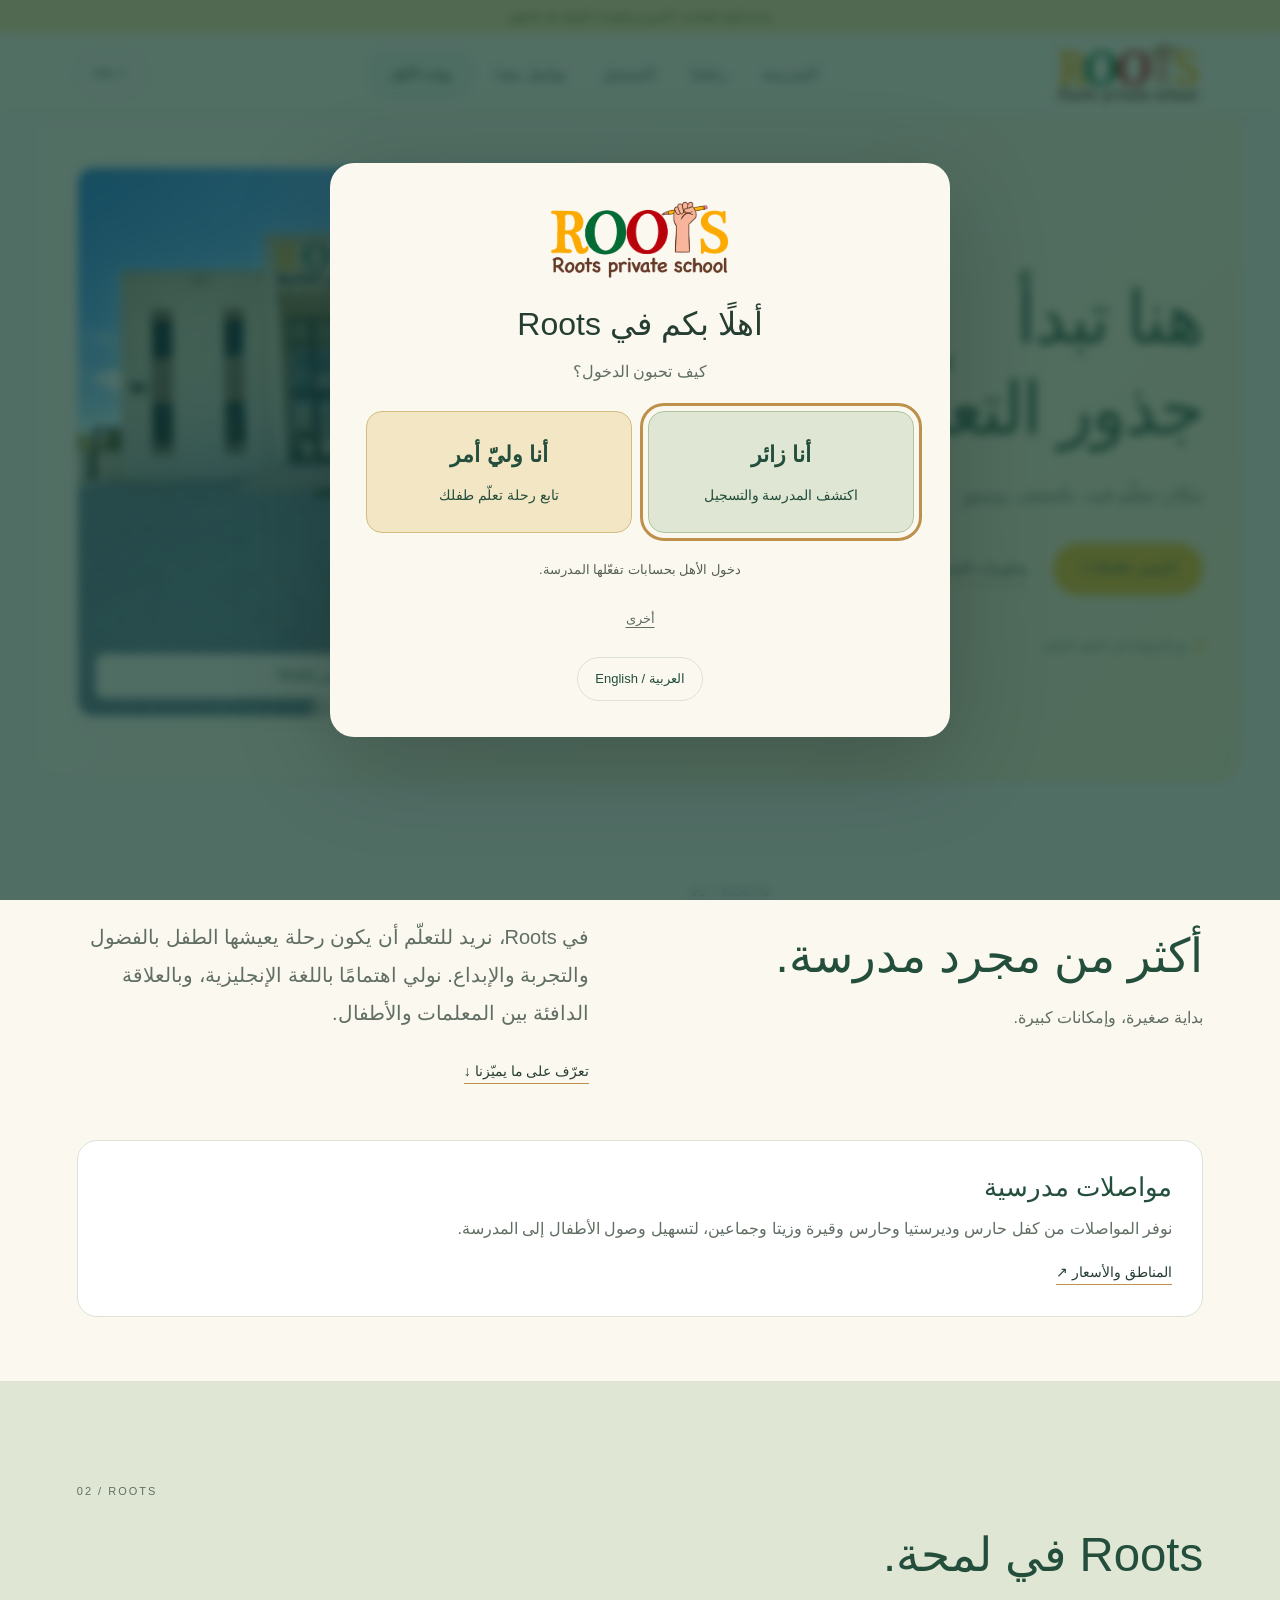
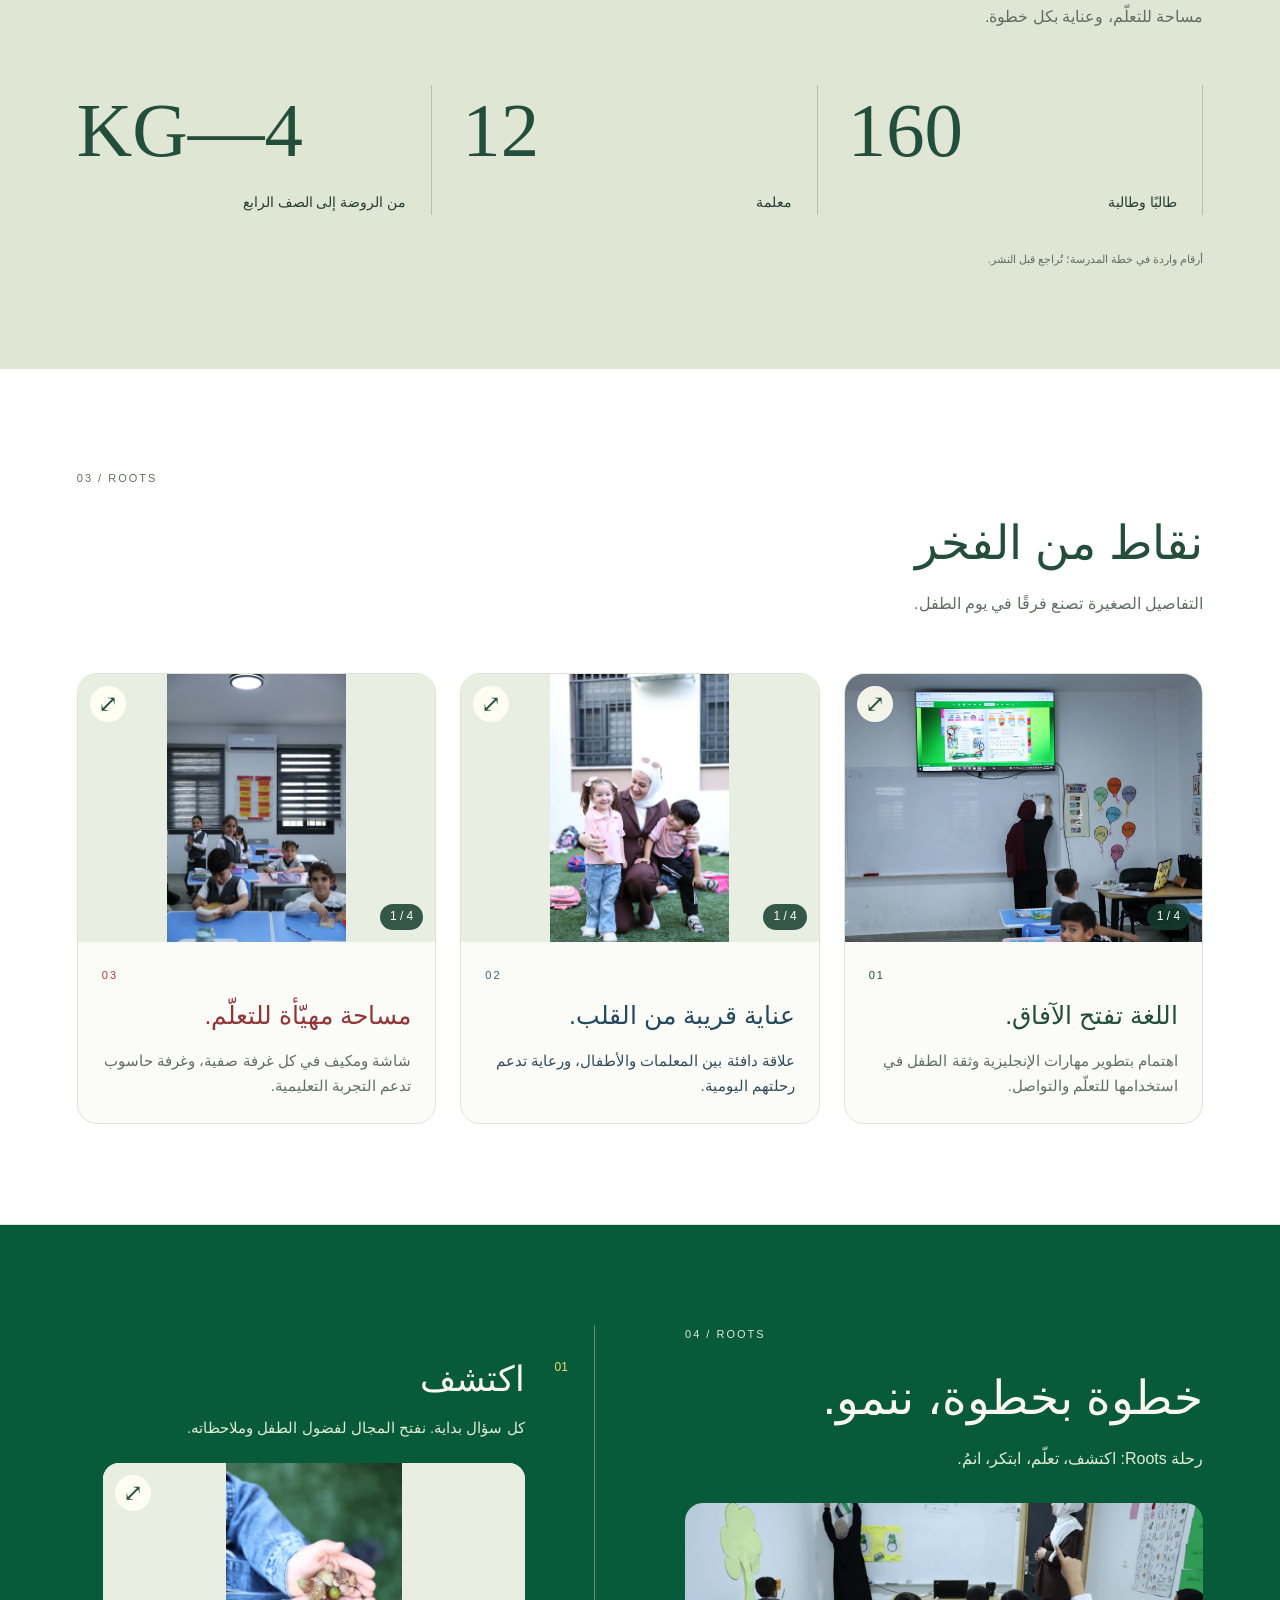
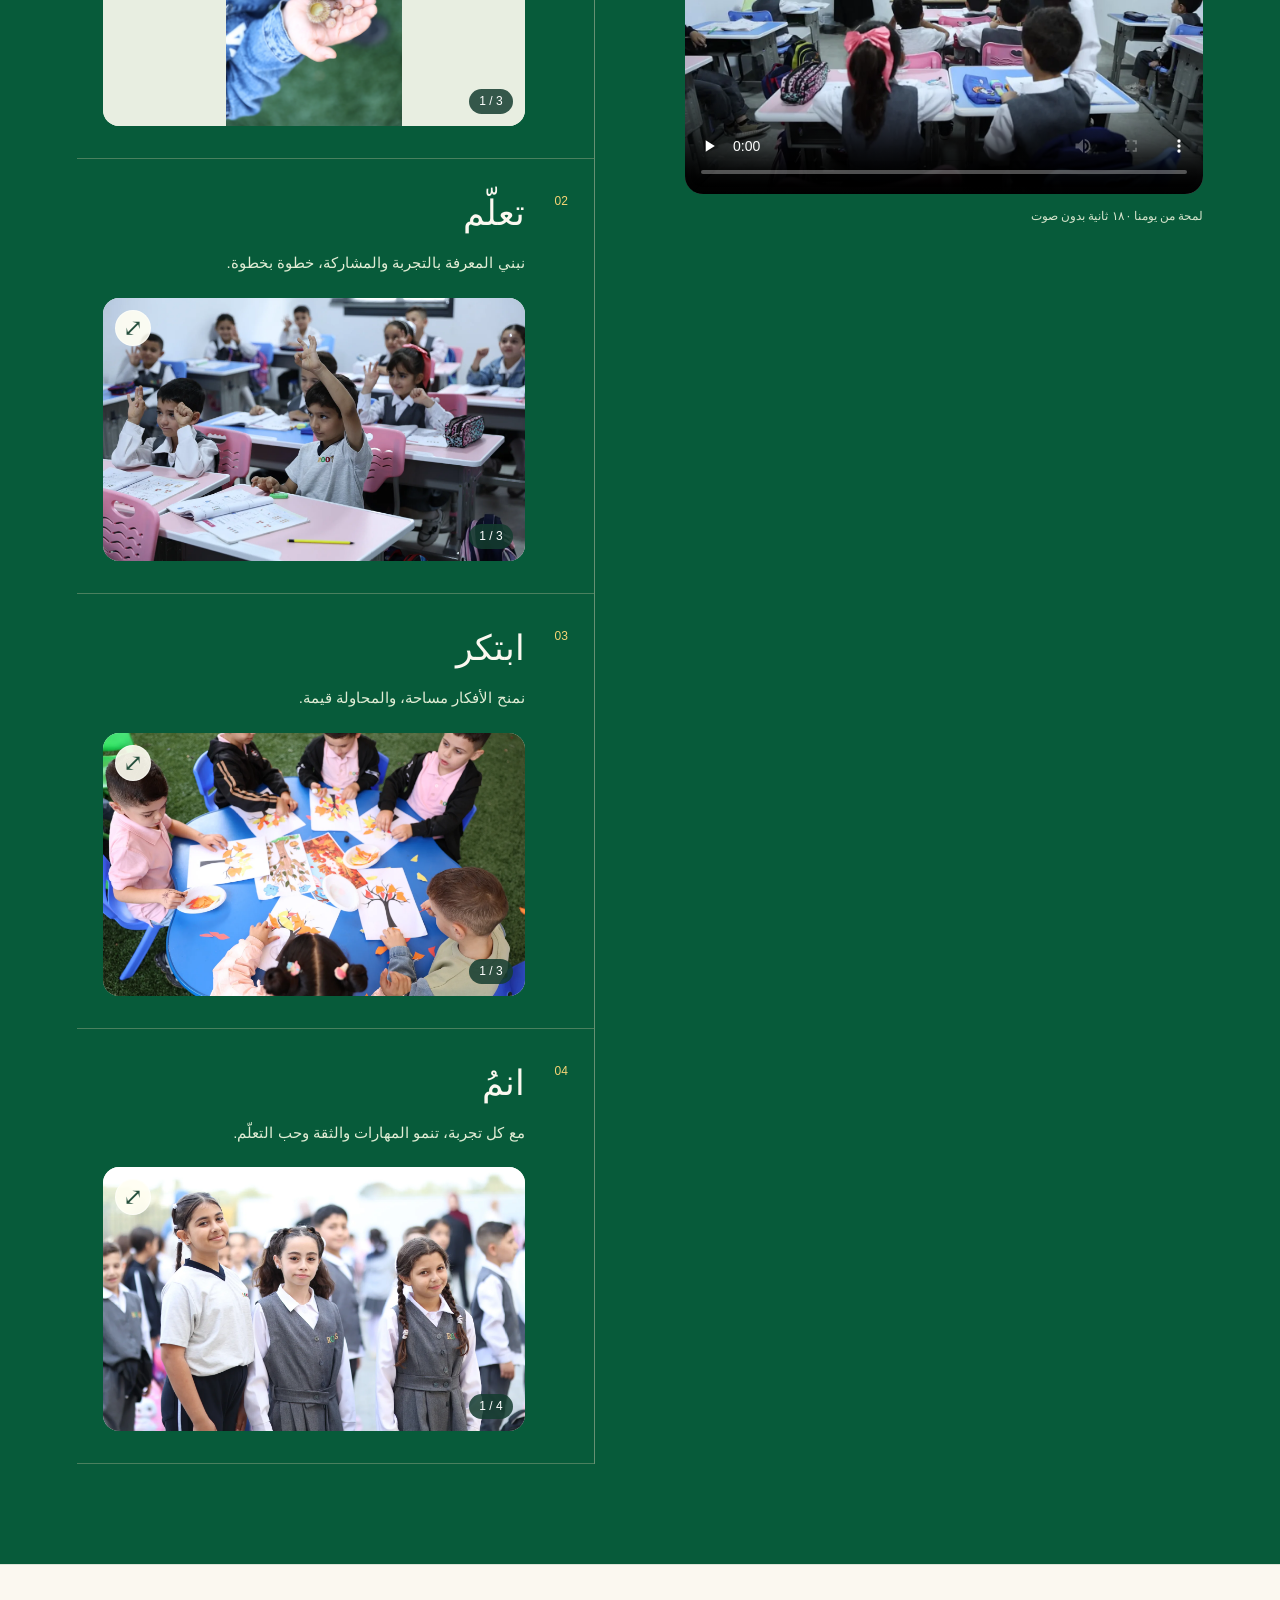
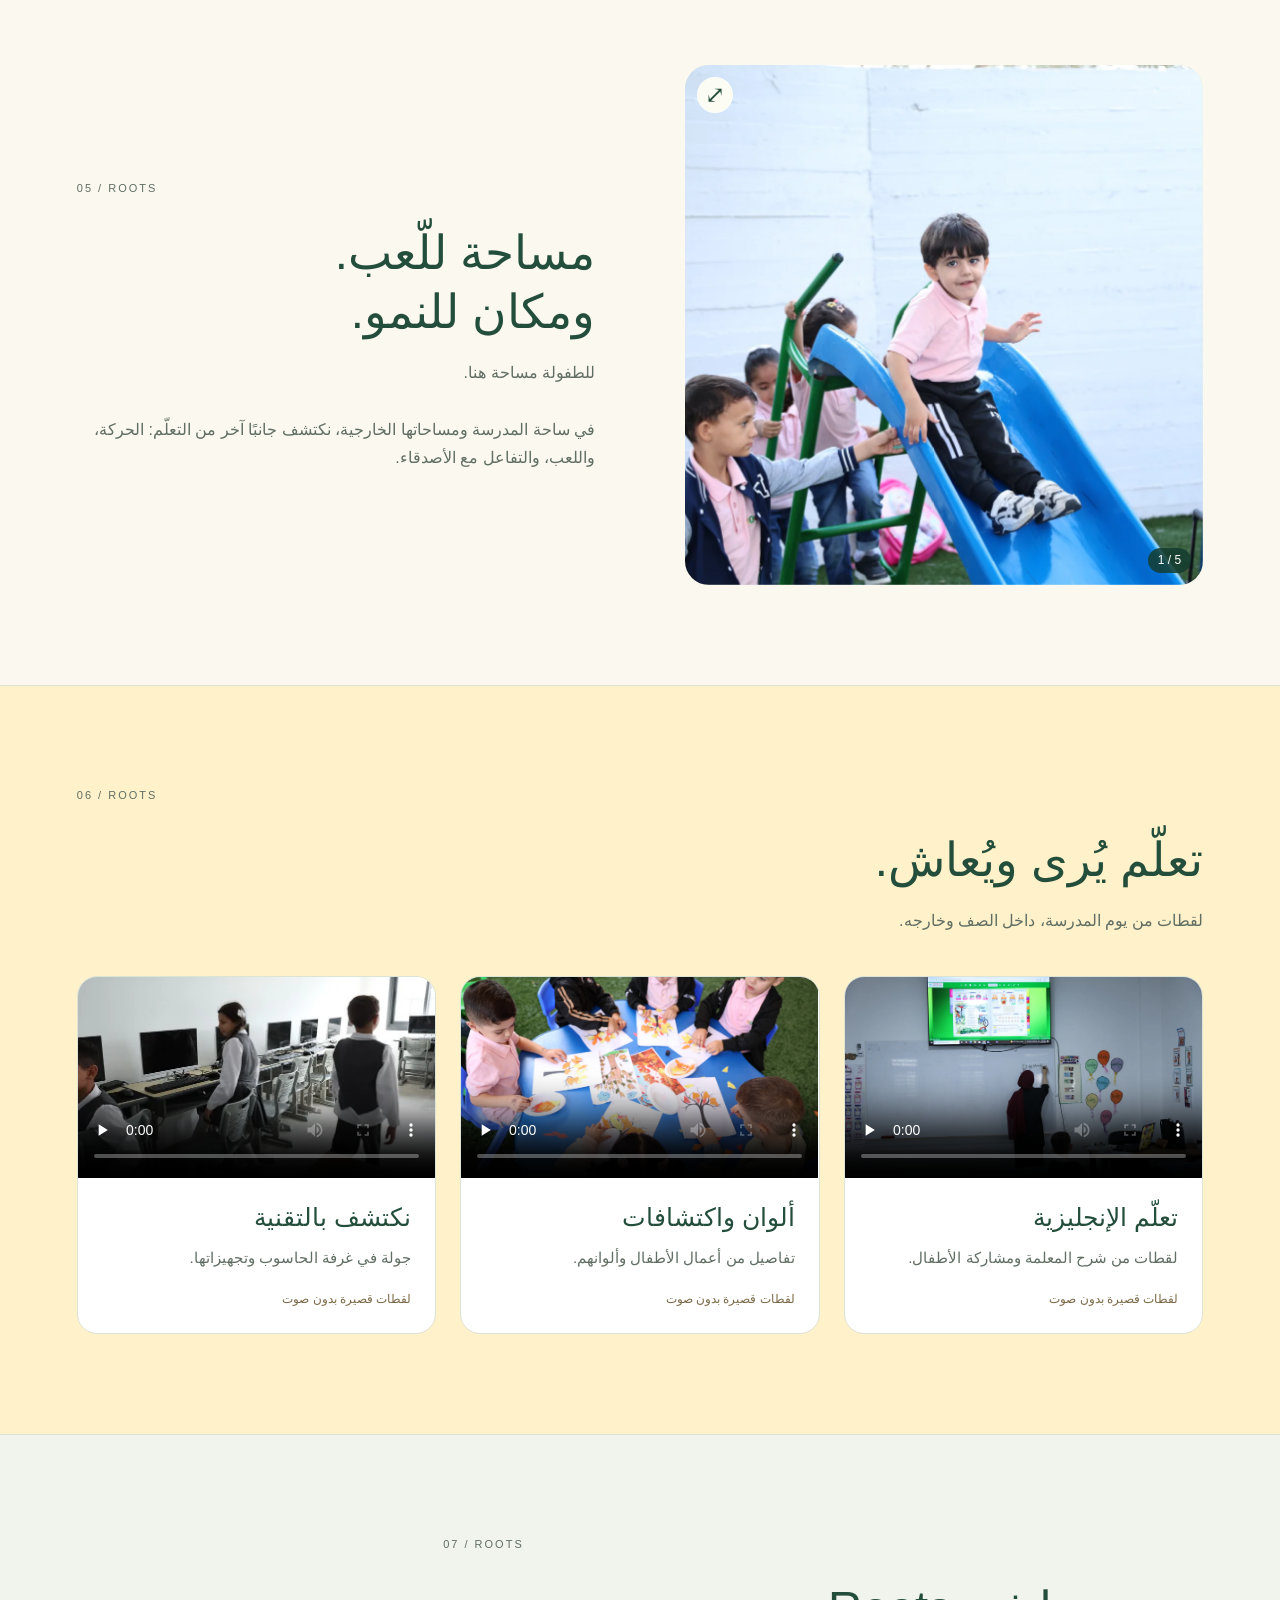
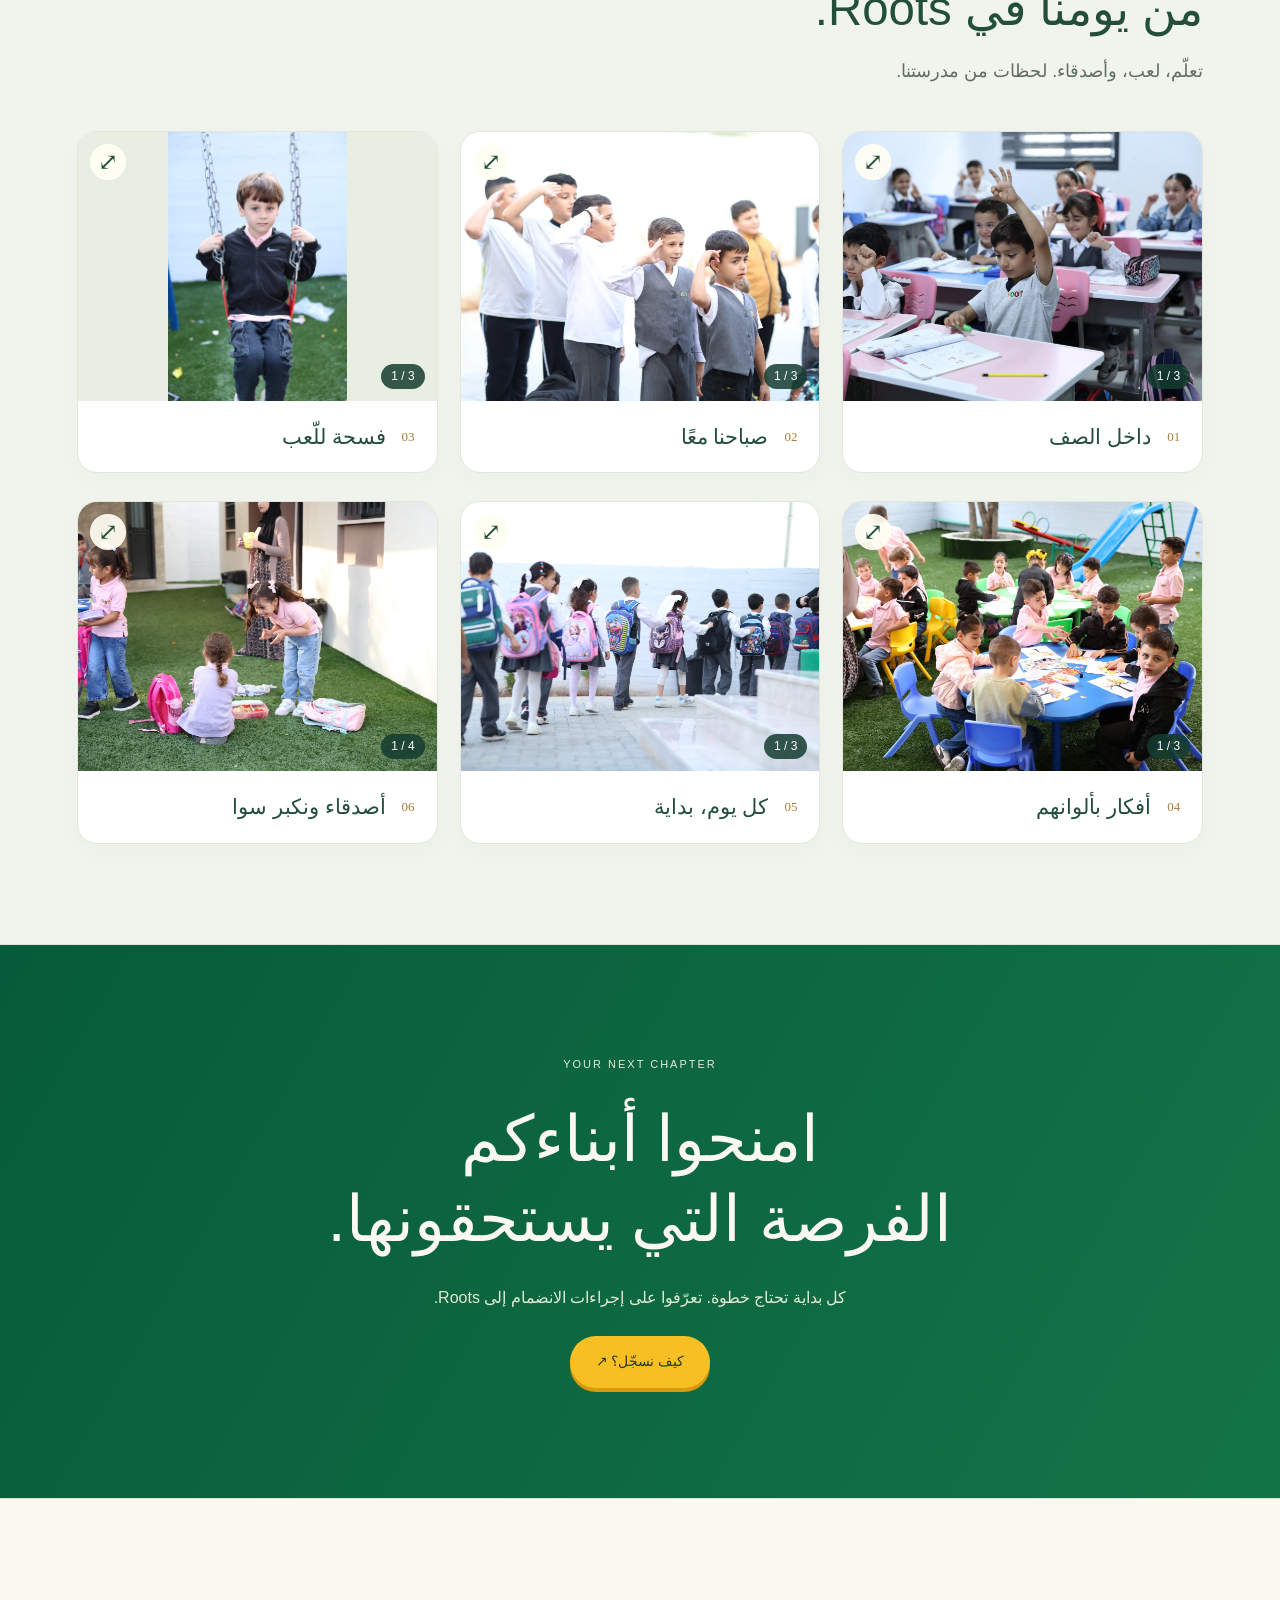
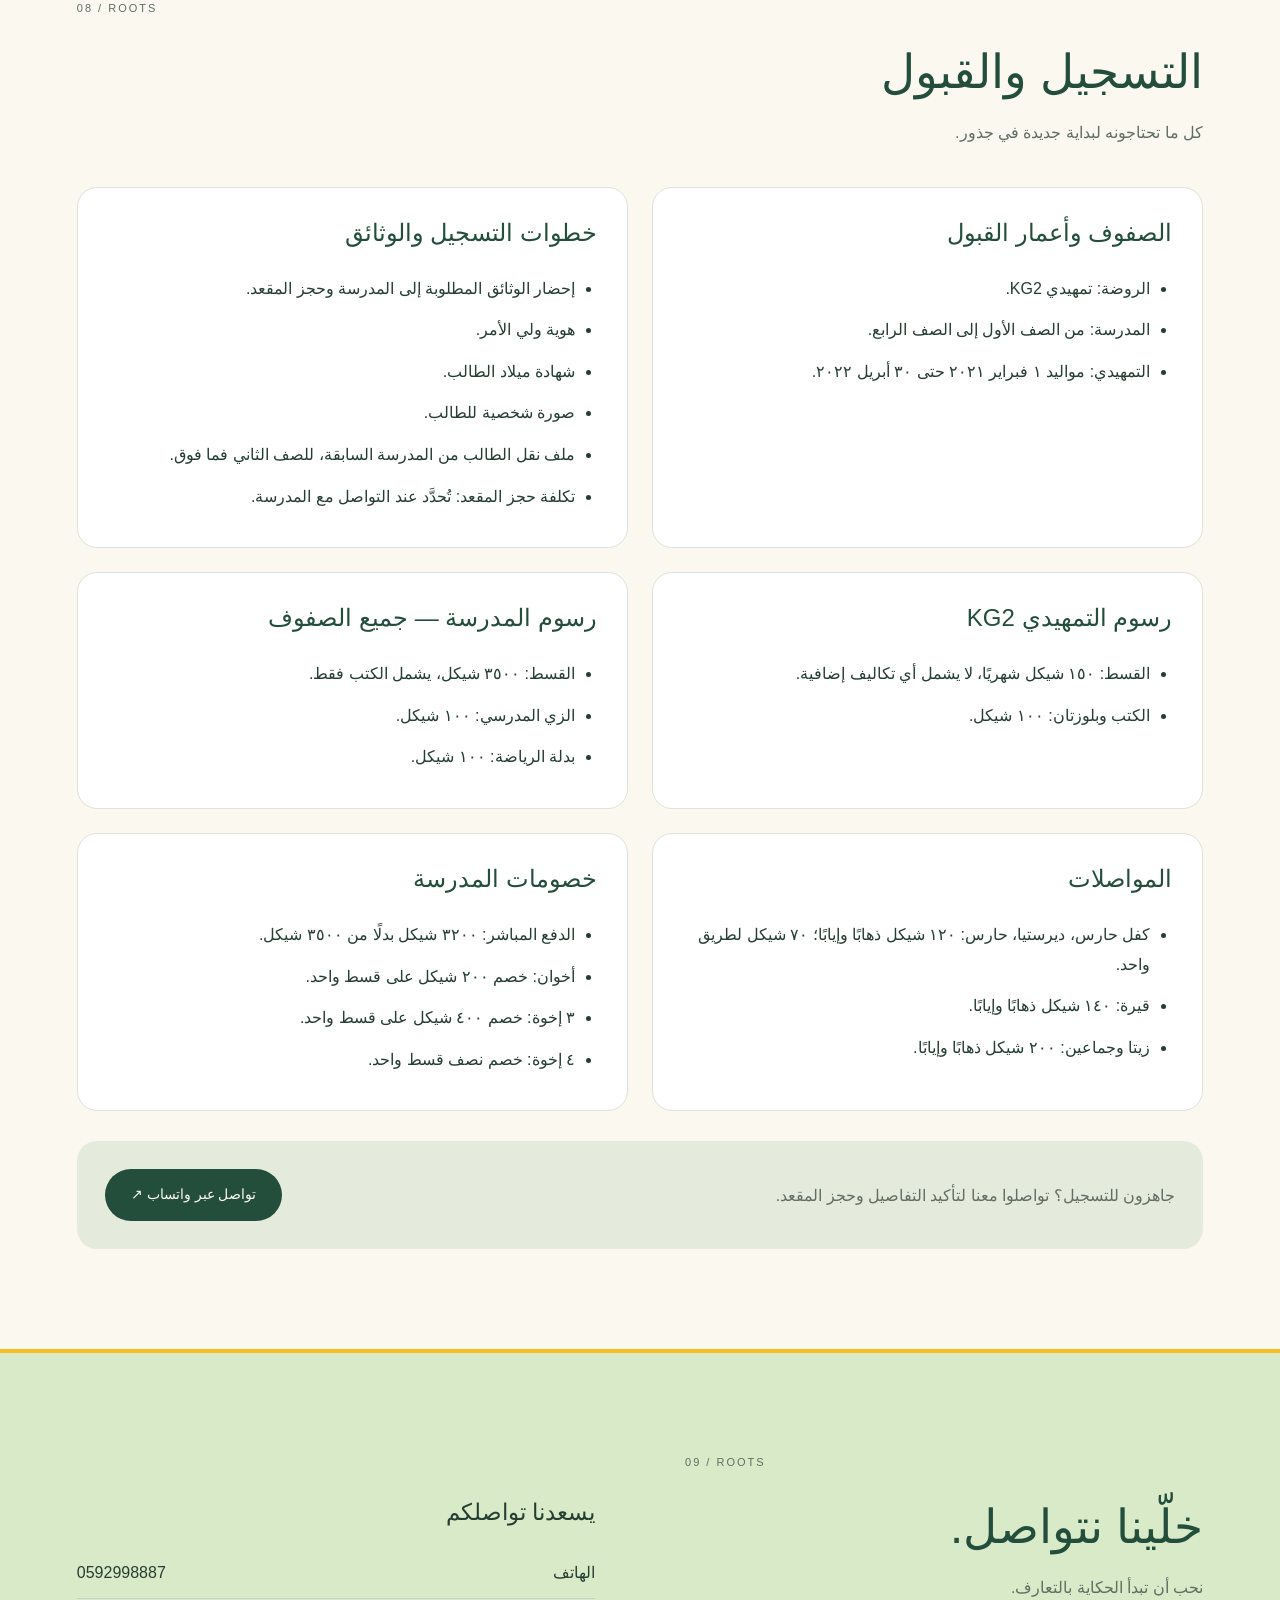
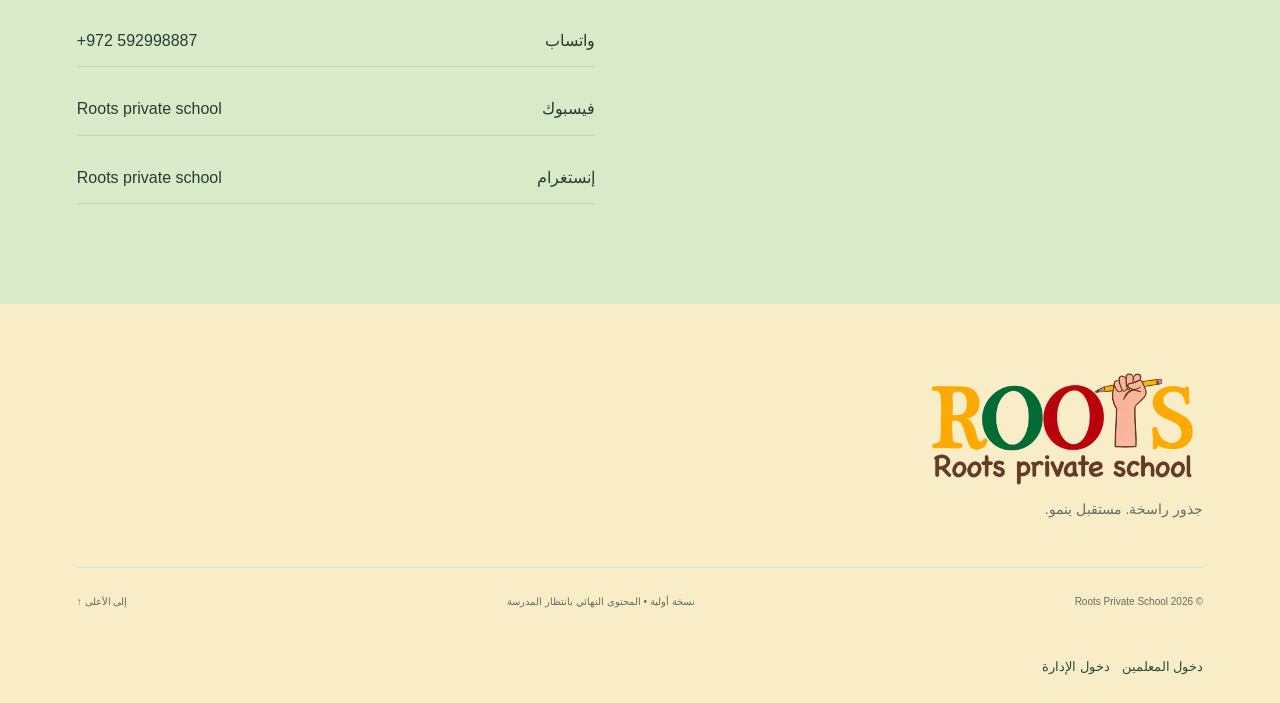
==== commit b2808c6e: "Update school public page with approved photos, videos and galleries Publish the approved public-pag" ====
--- a/index.html
+++ b/index.html
@@ -1,13 +1,10 @@
-<!DOCTYPE html><html lang="ar" dir="rtl"><head><meta charset="UTF-8"><meta name="viewport" content="width=device-width,initial-scale=1"><meta name="theme-color" content="#173f32"><meta name="description" content="Roots Private School — مكان نتعلّم فيه، نكتشف، وننمو."><title>Roots | مدرسة روتس الخاصة</title><link rel="stylesheet" href="styles.css?v=transport-25"><script src="script.js?v=entry-12" defer></script><script src="auth-config.js" defer></script><script src="public-content.js?v=15" defer></script></head><body><dialog id="welcome-dialog" class="welcome-dialog" aria-labelledby="welcome-title"><img src="roots-logo.png" alt="Roots Private School" class="welcome-logo"><h2 data-ar="أهلًا بكم في Roots" data-en="Welcome to Roots" id="welcome-title">أهلًا بكم في Roots</h2><p data-ar="كيف تحبون الدخول؟" data-en="How would you like to enter?"  data-content-key="text-0">كيف تحبون الدخول؟</p><div class="welcome-options"><button type="button" id="guest-entry"><strong data-ar="أنا زائر" data-en="I am a guest"  data-content-key="text-1">أنا زائر</strong><span data-ar="اكتشف المدرسة والتسجيل" data-en="Explore the school and admissions"  data-content-key="text-2">اكتشف المدرسة والتسجيل</span></button><a href="parent.html"><strong data-ar="أنا وليّ أمر" data-en="I am a parent"  data-content-key="text-3">أنا وليّ أمر</strong><span data-ar="تابع رحلة تعلّم طفلك" data-en="Follow your child’s learning journey"  data-content-key="text-4">تابع رحلة تعلّم طفلك</span></a></div><p data-ar="دخول الأهل بحسابات تفعّلها المدرسة." data-en="Parent access uses accounts activated by the school." class="portal-note" data-content-key="text-5">دخول الأهل بحسابات تفعّلها المدرسة.</p><div class="other-entry"><button type="button" id="other-entry" class="other-button" aria-expanded="false" aria-controls="other-roles" data-ar="أخرى" data-en="Other" data-content-key="text-6">أخرى</button><div id="other-roles" hidden><a href="teacher.html" data-ar="المعلم" data-en="Teacher" data-content-key="text-7">المعلم</a><a href="admin.html" data-ar="الإدارة" data-en="Admin" data-content-key="text-8">الإدارة</a></div></div><button type="button" id="welcome-language" class="language">English / العربية</button></dialog><a data-ar="انتقل إلى المحتوى" data-en="Skip to content" class="skip-link" href="#main" data-content-key="text-9">انتقل إلى المحتوى</a><div class="draft"><span data-ar="نسخة أولية للمعاينة • الصور ومعلومات القبول قيد التجهيز" data-en="Preview edition • Photography and admissions details are being prepared"  data-content-key="text-10">نسخة أولية للمعاينة • الصور ومعلومات القبول قيد التجهيز</span></div><header class="site-header"><a class="brand" href="#home" aria-label="Roots"><img class="official-logo" src="roots-logo.png" alt="Roots private school" width="1921" height="819"></a><nav id="main-navigation" aria-label="Main navigation"><a data-ar="المدرسة" data-en="Our school" href="#about" data-content-key="text-11">المدرسة</a><a data-ar="رحلتنا" data-en="Our journey" href="#journey" data-content-key="text-12">رحلتنا</a><a data-ar="التسجيل" data-en="Admissions" href="#admissions" data-content-key="text-13">التسجيل</a><a data-ar="تواصل معنا" data-en="Contact" href="#contact" data-content-key="text-14">تواصل معنا</a><a href="parent.html" data-ar="بوابة الأهل" data-en="Parent portal" data-content-key="text-15">بوابة الأهل</a></nav><button class="menu-toggle" id="menu-toggle" type="button" aria-controls="main-navigation" aria-expanded="false"><span data-ar="القائمة" data-en="Menu" data-content-key="text-16">القائمة</span><span aria-hidden="true">☰</span></button><button class="language" id="language" type="button" aria-label="Switch to English">EN ↗</button></header><main id="main"><section class="hero" id="home"><div class="hero-copy"><span class="eyebrow">ROOTS PRIVATE SCHOOL</span><h1 data-ar="هنا تبدأ
+<!DOCTYPE html><html lang="ar" dir="rtl"><head><meta charset="UTF-8"><meta name="viewport" content="width=device-width,initial-scale=1"><meta name="theme-color" content="#173f32"><meta name="description" content="Roots Private School — مكان نتعلّم فيه، نكتشف، وننمو."><title>Roots | مدرسة روتس الخاصة</title><link rel="stylesheet" href="styles.css?v=transport-25"><script src="script.js?v=entry-12" defer></script><script src="auth-config.js" defer></script><script src="public-content.js?v=15" defer></script><link rel="stylesheet" href="public-refresh.css?v=20261101navigation"></head><body><dialog id="welcome-dialog" class="welcome-dialog" aria-labelledby="welcome-title"><img src="roots-logo.png" alt="Roots Private School" class="welcome-logo"><h2 data-ar="أهلًا بكم في Roots" data-en="Welcome to Roots" id="welcome-title">أهلًا بكم في Roots</h2><p data-ar="كيف تحبون الدخول؟" data-en="How would you like to enter?"  data-content-key="text-0">كيف تحبون الدخول؟</p><div class="welcome-options"><button type="button" id="guest-entry"><strong data-ar="أنا زائر" data-en="I am a guest"  data-content-key="text-1">أنا زائر</strong><span data-ar="اكتشف المدرسة والتسجيل" data-en="Explore the school and admissions"  data-content-key="text-2">اكتشف المدرسة والتسجيل</span></button><a href="parent.html"><strong data-ar="أنا وليّ أمر" data-en="I am a parent"  data-content-key="text-3">أنا وليّ أمر</strong><span data-ar="تابع رحلة تعلّم طفلك" data-en="Follow your child’s learning journey"  data-content-key="text-4">تابع رحلة تعلّم طفلك</span></a></div><p data-ar="دخول الأهل بحسابات تفعّلها المدرسة." data-en="Parent access uses accounts activated by the school." class="portal-note" data-content-key="text-5">دخول الأهل بحسابات تفعّلها المدرسة.</p><div class="other-entry"><button type="button" id="other-entry" class="other-button" aria-expanded="false" aria-controls="other-roles" data-ar="أخرى" data-en="Other" data-content-key="text-6">أخرى</button><div id="other-roles" hidden><a href="teacher.html" data-ar="المعلم" data-en="Teacher" data-content-key="text-7">المعلم</a><a href="admin.html" data-ar="الإدارة" data-en="Admin" data-content-key="text-8">الإدارة</a></div></div><button type="button" id="welcome-language" class="language">English / العربية</button></dialog><a data-ar="انتقل إلى المحتوى" data-en="Skip to content" class="skip-link" href="#main" data-content-key="text-9">انتقل إلى المحتوى</a><div class="draft"><span data-ar="نسخة أولية للمعاينة • الصور ومعلومات القبول قيد التجهيز" data-en="Preview edition • Photography and admissions details are being prepared"  data-content-key="text-10">نسخة أولية للمعاينة • الصور ومعلومات القبول قيد التجهيز</span></div><header class="site-header"><a class="brand" href="#home" aria-label="Roots"><img class="official-logo" src="roots-logo.png" alt="Roots private school" width="1921" height="819"></a><nav id="main-navigation" aria-label="Main navigation"><a data-ar="المدرسة" data-en="Our school" href="#about" data-content-key="text-11">المدرسة</a><a data-ar="رحلتنا" data-en="Our journey" href="#journey" data-content-key="text-12">رحلتنا</a><a data-ar="التسجيل" data-en="Admissions" href="#admissions" data-content-key="text-13">التسجيل</a><a data-ar="تواصل معنا" data-en="Contact" href="#contact" data-content-key="text-14">تواصل معنا</a><a href="parent.html" data-ar="بوابة الأهل" data-en="Parent portal" data-content-key="text-15">بوابة الأهل</a></nav><button class="menu-toggle" id="menu-toggle" type="button" aria-controls="main-navigation" aria-expanded="false"><span data-ar="القائمة" data-en="Menu" data-content-key="text-16">القائمة</span><span aria-hidden="true">☰</span></button><button class="language" id="language" type="button" aria-label="Switch to English">EN ↗</button></header><main id="main"><section class="hero" id="home"><div class="hero-copy"><span class="eyebrow">ROOTS PRIVATE SCHOOL</span><h1 data-ar="هنا تبدأ
 جذور التعلّم." data-en="Where learning
 takes root."  data-content-key="text-17">هنا تبدأ
-جذور التعلّم.</h1><p data-ar="مكان نتعلّم فيه، نكتشف، وننمو." data-en="A place to learn, discover, and grow." class="hero-description" data-content-key="text-18">مكان نتعلّم فيه، نكتشف، وننمو.</p><div class="actions"><a data-ar="اكتشف Roots ↗" data-en="Discover Roots ↗" href="#about" class="button" data-content-key="text-19">اكتشف Roots ↗</a><a data-ar="معلومات التسجيل" data-en="Explore admissions" href="#admissions" class="text-link" data-content-key="text-20">معلومات التسجيل</a></div><div class="hero-caption"><span class="dot"></span><span data-ar="من الروضة حتى الصف الرابع" data-en="Kindergarten through Grade 4"  data-content-key="text-21">من الروضة حتى الصف الرابع</span></div></div><div class="hero-art school-photo"><img src="school-entrance.jpg" width="1086" height="1448" alt="مدخل مدرسة جذور الخاصة — Roots Private School entrance"><span class="school-photo-caption" data-ar="أهلًا بكم في Roots" data-en="Welcome to Roots" data-content-key="text-22">أهلًا بكم في Roots</span></div></section><section class="intro section" id="about"><div><div class="section-head"><span class="eyebrow">01 / ROOTS</span><h2 data-ar="أكثر من مجرد مدرسة." data-en="More than a school."  data-content-key="text-23">أكثر من مجرد مدرسة.</h2><p data-ar="بداية صغيرة، وإمكانات كبيرة." data-en="Small beginnings. Big possibilities."  data-content-key="text-24">بداية صغيرة، وإمكانات كبيرة.</p></div></div><div class="intro-copy"><p data-ar="في Roots، نريد للتعلّم أن يكون رحلة يعيشها الطفل بالفضول والتجربة والإبداع. نولي اهتمامًا باللغة الإنجليزية، وبالعلاقة الدافئة بين المعلمات والأطفال." data-en="At Roots, learning is a journey of curiosity, discovery, and creativity. Our focus is on developing English skills and building warm relationships between teachers and children."  data-content-key="text-25">في Roots، نريد للتعلّم أن يكون رحلة يعيشها الطفل بالفضول والتجربة والإبداع. نولي اهتمامًا باللغة الإنجليزية، وبالعلاقة الدافئة بين المعلمات والأطفال.</p><a data-ar="تعرّف على ما يميّزنا ↓" data-en="Explore what makes Roots special ↓" href="#pride" class="text-link" data-content-key="text-26">تعرّف على ما يميّزنا ↓</a></div><div class="transport-feature"><h3 data-ar="مواصلات مدرسية" data-en="School transportation">مواصلات مدرسية</h3><p data-ar="نوفر المواصلات من كفل حارس وديرستيا وحارس وقيرة وزيتا وجماعين، لتسهيل وصول الأطفال إلى المدرسة." data-en="Transportation is available from Kifl Haris, Deir Istiya, Haris, Qira, Zeita and Jamma’in, helping children get to school.">نوفر المواصلات من كفل حارس وديرستيا وحارس وقيرة وزيتا وجماعين، لتسهيل وصول الأطفال إلى المدرسة.</p><a class="text-link" href="#apply" data-ar="المناطق والأسعار ↗" data-en="Routes and fees ↗">المناطق والأسعار ↗</a></div></section><section class="facts section" id="facts"><div class="section-head"><span class="eyebrow">02 / ROOTS</span><h2 data-ar="Roots في لمحة." data-en="Roots at a glance."  data-content-key="text-27">Roots في لمحة.</h2><p data-ar="مساحة للتعلّم، وعناية بكل خطوة." data-en="Space to learn. Care at every step."  data-content-key="text-28">مساحة للتعلّم، وعناية بكل خطوة.</p></div><div class="fact-grid"><div class="fact"><strong>160</strong><span data-ar="طالبًا وطالبة" data-en="Students"  data-content-key="text-29">طالبًا وطالبة</span></div><div class="fact"><strong>12</strong><span data-ar="معلمة" data-en="Teachers"  data-content-key="text-30">معلمة</span></div><div class="fact"><strong>KG—4</strong><span data-ar="من الروضة إلى الصف الرابع" data-en="Kindergarten to Grade 4"  data-content-key="text-31">من الروضة إلى الصف الرابع</span></div></div><p data-ar="أرقام واردة في خطة المدرسة؛ تُراجع قبل النشر." data-en="Figures from the school brief; to be confirmed before publication." class="note" data-content-key="text-32">أرقام واردة في خطة المدرسة؛ تُراجع قبل النشر.</p></section><section class="section pride" id="pride"><div class="section-head"><span class="eyebrow">03 / ROOTS</span><h2 data-ar="نقاط من الفخر" data-en="Points of Pride"  data-content-key="text-33">نقاط من الفخر</h2><p data-ar="التفاصيل الصغيرة تصنع فرقًا في يوم الطفل." data-en="Thoughtful details shape a child’s day."  data-content-key="text-34">التفاصيل الصغيرة تصنع فرقًا في يوم الطفل.</p></div><div class="pride-grid"><article class="pride-item"><span class="eyebrow">01</span><h3 data-ar="اللغة تفتح الآفاق." data-en="Language opens doors."  data-content-key="text-35">اللغة تفتح الآفاق.</h3><p data-ar="اهتمام بتطوير مهارات الإنجليزية وثقة الطفل في استخدامها للتعلّم والتواصل." data-en="A focus on English skills and the confidence to use them in learning and communication."  data-content-key="text-36">اهتمام بتطوير مهارات الإنجليزية وثقة الطفل في استخدامها للتعلّم والتواصل.</p></article><article class="pride-item"><span class="eyebrow">02</span><h3 data-ar="عناية قريبة من القلب." data-en="Care that feels like family."  data-content-key="text-37">عناية قريبة من القلب.</h3><p data-ar="علاقة دافئة بين المعلمات والأطفال، ورعاية تدعم رحلتهم اليومية." data-en="Warm relationships between teachers and children, with care throughout their school day."  data-content-key="text-38">علاقة دافئة بين المعلمات والأطفال، ورعاية تدعم رحلتهم اليومية.</p></article><article class="pride-item"><span class="eyebrow">03</span><h3 data-ar="مساحة مهيّأة للتعلّم." data-en="Room to learn comfortably."  data-content-key="text-39">مساحة مهيّأة للتعلّم.</h3><p data-ar="شاشة ومكيف في كل غرفة صفية، وغرفة حاسوب تدعم التجربة التعليمية." data-en="Classrooms equipped with screens and air conditioning, plus a computer room for learning."  data-content-key="text-40">شاشة ومكيف في كل غرفة صفية، وغرفة حاسوب تدعم التجربة التعليمية.</p></article></div></section><section class="journey section" id="journey"><div class="journey-title"><div class="section-head"><span class="eyebrow">04 / ROOTS</span><h2 data-ar="خطوة بخطوة، ننمو." data-en="Growing, one step at a time."  data-content-key="text-41">خطوة بخطوة، ننمو.</h2><p data-ar="رحلة Roots: اكتشف، تعلّم، ابتكر، انمُ." data-en="The Roots journey: discover, learn, create, grow."  data-content-key="text-42">رحلة Roots: اكتشف، تعلّم، ابتكر، انمُ.</p></div><div class="journey-plant"><svg viewBox="0 0 400 540" fill="none" aria-hidden="true"><path d="M202 500V204M202 365C163 350 125 320 115 274M202 305C235 286 271 254 280 205M202 243C174 223 154 187 158 140" stroke="currentColor" stroke-width="3"/><path d="M201 343C132 347 79 300 87 236C155 231 201 276 201 343Z" fill="currentColor" opacity=".75"/><path d="M204 291C202 220 254 169 316 181C314 248 264 290 204 291Z" fill="currentColor"/><path d="M198 227C148 207 124 151 149 107C204 120 226 179 198 227Z" fill="currentColor" opacity=".6"/><path d="M201 202C173 134 198 69 250 51C279 112 259 171 201 202Z" fill="currentColor"/><path d="M202 468L153 504M202 465L243 511M182 484L176 520M220 487L223 525M202 492L195 529" stroke="currentColor" stroke-width="2"/></svg></div></div><div class="journey-steps"><article class="journey-step"><span class="step-index">01</span><div><h3 data-ar="اكتشف" data-en="Discover"  data-content-key="text-43">اكتشف</h3><p data-ar="كل سؤال بداية. نفتح المجال لفضول الطفل وملاحظاته." data-en="Every question is a beginning. Make room for curiosity and observation."  data-content-key="text-44">كل سؤال بداية. نفتح المجال لفضول الطفل وملاحظاته.</p></div></article><article class="journey-step"><span class="step-index">02</span><div><h3 data-ar="تعلّم" data-en="Learn"  data-content-key="text-45">تعلّم</h3><p data-ar="نبني المعرفة بالتجربة والمشاركة، خطوة بخطوة." data-en="Build understanding through experience and participation, step by step."  data-content-key="text-46">نبني المعرفة بالتجربة والمشاركة، خطوة بخطوة.</p></div></article><article class="journey-step"><span class="step-index">03</span><div><h3 data-ar="ابتكر" data-en="Create"  data-content-key="text-47">ابتكر</h3><p data-ar="نمنح الأفكار مساحة، والمحاولة قيمة." data-en="Give ideas room to grow, and make every attempt count."  data-content-key="text-48">نمنح الأفكار مساحة، والمحاولة قيمة.</p></div></article><article class="journey-step"><span class="step-index">04</span><div><h3 data-ar="انمُ" data-en="Grow"  data-content-key="text-49">انمُ</h3><p data-ar="مع كل تجربة، تنمو المهارات والثقة وحب التعلّم." data-en="With every experience, skills, confidence, and a love of learning grow."  data-content-key="text-50">مع كل تجربة، تنمو المهارات والثقة وحب التعلّم.</p></div></article></div></section><section class="play section" id="play"><div class="play-visual"><img src="school-playground-edited.png" alt="ساحة اللعب في مدرسة جذور، مع الأراجيح والزحليقة وشجرة الزيتون" loading="lazy" width="1536" height="2048"></div><div class="play-copy"><div class="section-head"><span class="eyebrow">05 / ROOTS</span><h2 data-ar="مساحة للّعب.
+جذور التعلّم.</h1><p data-ar="مكان نتعلّم فيه، نكتشف، وننمو." data-en="A place to learn, discover, and grow." class="hero-description" data-content-key="text-18">مكان نتعلّم فيه، نكتشف، وننمو.</p><div class="actions"><a data-ar="اكتشف Roots ↗" data-en="Discover Roots ↗" href="#about" class="button" data-content-key="text-19">اكتشف Roots ↗</a><a data-ar="معلومات التسجيل" data-en="Explore admissions" href="#admissions" class="text-link" data-content-key="text-20">معلومات التسجيل</a></div><div class="hero-caption"><span class="dot"></span><span data-ar="من الروضة حتى الصف الرابع" data-en="Kindergarten through Grade 4"  data-content-key="text-21">من الروضة حتى الصف الرابع</span></div></div><div class="hero-art school-photo"><img src="school-entrance.jpg" width="1086" height="1448" alt="مدخل مدرسة جذور الخاصة — Roots Private School entrance"><span class="school-photo-caption" data-ar="أهلًا بكم في Roots" data-en="Welcome to Roots" data-content-key="text-22">أهلًا بكم في Roots</span></div></section><section class="intro section" id="about"><div><div class="section-head"><span class="eyebrow">01 / ROOTS</span><h2 data-ar="أكثر من مجرد مدرسة." data-en="More than a school."  data-content-key="text-23">أكثر من مجرد مدرسة.</h2><p data-ar="بداية صغيرة، وإمكانات كبيرة." data-en="Small beginnings. Big possibilities."  data-content-key="text-24">بداية صغيرة، وإمكانات كبيرة.</p></div></div><div class="intro-copy"><p data-ar="في Roots، نريد للتعلّم أن يكون رحلة يعيشها الطفل بالفضول والتجربة والإبداع. نولي اهتمامًا باللغة الإنجليزية، وبالعلاقة الدافئة بين المعلمات والأطفال." data-en="At Roots, learning is a journey of curiosity, discovery, and creativity. Our focus is on developing English skills and building warm relationships between teachers and children."  data-content-key="text-25">في Roots، نريد للتعلّم أن يكون رحلة يعيشها الطفل بالفضول والتجربة والإبداع. نولي اهتمامًا باللغة الإنجليزية، وبالعلاقة الدافئة بين المعلمات والأطفال.</p><a data-ar="تعرّف على ما يميّزنا ↓" data-en="Explore what makes Roots special ↓" href="#pride" class="text-link" data-content-key="text-26">تعرّف على ما يميّزنا ↓</a></div><div class="transport-feature"><h3 data-ar="مواصلات مدرسية" data-en="School transportation">مواصلات مدرسية</h3><p data-ar="نوفر المواصلات من كفل حارس وديرستيا وحارس وقيرة وزيتا وجماعين، لتسهيل وصول الأطفال إلى المدرسة." data-en="Transportation is available from Kifl Haris, Deir Istiya, Haris, Qira, Zeita and Jamma’in, helping children get to school.">نوفر المواصلات من كفل حارس وديرستيا وحارس وقيرة وزيتا وجماعين، لتسهيل وصول الأطفال إلى المدرسة.</p><a class="text-link" href="#apply" data-ar="المناطق والأسعار ↗" data-en="Routes and fees ↗">المناطق والأسعار ↗</a></div></section><section class="facts section" id="facts"><div class="section-head"><span class="eyebrow">02 / ROOTS</span><h2 data-ar="Roots في لمحة." data-en="Roots at a glance."  data-content-key="text-27">Roots في لمحة.</h2><p data-ar="مساحة للتعلّم، وعناية بكل خطوة." data-en="Space to learn. Care at every step."  data-content-key="text-28">مساحة للتعلّم، وعناية بكل خطوة.</p></div><div class="fact-grid"><div class="fact"><strong>160</strong><span data-ar="طالبًا وطالبة" data-en="Students"  data-content-key="text-29">طالبًا وطالبة</span></div><div class="fact"><strong>12</strong><span data-ar="معلمة" data-en="Teachers"  data-content-key="text-30">معلمة</span></div><div class="fact"><strong>KG—4</strong><span data-ar="من الروضة إلى الصف الرابع" data-en="Kindergarten to Grade 4"  data-content-key="text-31">من الروضة إلى الصف الرابع</span></div></div><p data-ar="أرقام واردة في خطة المدرسة؛ تُراجع قبل النشر." data-en="Figures from the school brief; to be confirmed before publication." class="note" data-content-key="text-32">أرقام واردة في خطة المدرسة؛ تُراجع قبل النشر.</p></section><section class="section pride" id="pride"><div class="section-head"><span class="eyebrow">03 / ROOTS</span><h2 data-ar="نقاط من الفخر" data-en="Points of Pride"  data-content-key="text-33">نقاط من الفخر</h2><p data-ar="التفاصيل الصغيرة تصنع فرقًا في يوم الطفل." data-en="Thoughtful details shape a child’s day."  data-content-key="text-34">التفاصيل الصغيرة تصنع فرقًا في يوم الطفل.</p></div><div class="pride-grid"><article class="pride-item"><div class="card-gallery" data-gallery="[{&quot;src&quot;: &quot;selected-0371-1600.webp&quot;, &quot;thumb&quot;: &quot;selected-0371-640.webp&quot;, &quot;alt&quot;: &quot;تعلّم الإنجليزية مع المعلمة والشاشة&quot;, &quot;portrait&quot;: false, &quot;position&quot;: &quot;50% 32%&quot;}, {&quot;src&quot;: &quot;selected-0400-1600.webp&quot;, &quot;thumb&quot;: &quot;selected-0400-640.webp&quot;, &quot;alt&quot;: &quot;كتاب الإنجليزية ووسائل الشرح أثناء الدرس&quot;, &quot;portrait&quot;: false, &quot;position&quot;: &quot;50% 32%&quot;}, {&quot;src&quot;: &quot;selected-0379-1600.webp&quot;, &quot;thumb&quot;: &quot;selected-0379-640.webp&quot;, &quot;alt&quot;: &quot;طلاب Roots أثناء الحصة&quot;, &quot;portrait&quot;: false, &quot;position&quot;: &quot;50% 32%&quot;}, {&quot;src&quot;: &quot;selected-0385-1600.webp&quot;, &quot;thumb&quot;: &quot;selected-0385-640.webp&quot;, &quot;alt&quot;: &quot;وسائل رقمية تدعم التعلّم&quot;, &quot;portrait&quot;: false, &quot;position&quot;: &quot;50% 32%&quot;}]" aria-label="صور مدرسة Roots — مجموعة 1"><div class="gallery-stage"><img class="gallery-image" src="selected-0371-1600.webp" alt="تعلّم الإنجليزية مع المعلمة والشاشة" loading="lazy"><button class="gallery-expand" type="button" aria-label="تكبير الصورة" title="تكبير الصورة">⤢</button><span class="gallery-count" dir="ltr">1 / 4</span></div></div><span class="eyebrow">01</span><h3 data-ar="اللغة تفتح الآفاق." data-en="Language opens doors."  data-content-key="text-35">اللغة تفتح الآفاق.</h3><p data-ar="اهتمام بتطوير مهارات الإنجليزية وثقة الطفل في استخدامها للتعلّم والتواصل." data-en="A focus on English skills and the confidence to use them in learning and communication."  data-content-key="text-36">اهتمام بتطوير مهارات الإنجليزية وثقة الطفل في استخدامها للتعلّم والتواصل.</p></article><article class="pride-item"><div class="card-gallery" data-gallery="[{&quot;src&quot;: &quot;selected-0256-1600.webp&quot;, &quot;thumb&quot;: &quot;selected-0256-640.webp&quot;, &quot;alt&quot;: &quot;المعلمة مع الأطفال في الساحة&quot;, &quot;portrait&quot;: true, &quot;position&quot;: &quot;50% 32%&quot;}, {&quot;src&quot;: &quot;selected-0175-1600.webp&quot;, &quot;thumb&quot;: &quot;selected-0175-640.webp&quot;, &quot;alt&quot;: &quot;مشاركة أحد الطلاب مع المعلمة&quot;, &quot;portrait&quot;: true, &quot;position&quot;: &quot;50% 32%&quot;}, {&quot;src&quot;: &quot;care-teacher-0480-1600.webp&quot;, &quot;thumb&quot;: &quot;care-teacher-0480-640.webp&quot;, &quot;alt&quot;: &quot;المعلمة تساعد طالبًا في استخدام الحاسوب&quot;, &quot;portrait&quot;: true}, {&quot;src&quot;: &quot;care-welcome-0182-1600.webp&quot;, &quot;thumb&quot;: &quot;care-welcome-0182-640.webp&quot;, &quot;alt&quot;: &quot;استقبال طفلة ومرافقتها عند الوصول إلى المدرسة&quot;, &quot;portrait&quot;: false}]" aria-label="صور مدرسة Roots — مجموعة 2"><div class="gallery-stage"><img class="gallery-image is-portrait" src="selected-0256-1600.webp" alt="المعلمة مع الأطفال في الساحة" loading="lazy"><button class="gallery-expand" type="button" aria-label="تكبير الصورة" title="تكبير الصورة">⤢</button><span class="gallery-count" dir="ltr">1 / 4</span></div></div><span class="eyebrow">02</span><h3 data-ar="عناية قريبة من القلب." data-en="Care that feels like family."  data-content-key="text-37">عناية قريبة من القلب.</h3><p data-ar="علاقة دافئة بين المعلمات والأطفال، ورعاية تدعم رحلتهم اليومية." data-en="Warm relationships between teachers and children, with care throughout their school day."  data-content-key="text-38">علاقة دافئة بين المعلمات والأطفال، ورعاية تدعم رحلتهم اليومية.</p></article><article class="pride-item"><div class="card-gallery" data-gallery="[{&quot;src&quot;: &quot;selected-0353-1600.webp&quot;, &quot;thumb&quot;: &quot;selected-0353-640.webp&quot;, &quot;alt&quot;: &quot;صف مجهّز بالمكيف والإضاءة والطاولات&quot;, &quot;portrait&quot;: true, &quot;position&quot;: &quot;50% 32%&quot;}, {&quot;src&quot;: &quot;selected-0312-1600.webp&quot;, &quot;thumb&quot;: &quot;selected-0312-640.webp&quot;, &quot;alt&quot;: &quot;مساحة صفية منظمة للأطفال&quot;, &quot;portrait&quot;: false, &quot;position&quot;: &quot;50% 32%&quot;}, {&quot;src&quot;: &quot;selected-0443-1600.webp&quot;, &quot;thumb&quot;: &quot;selected-0443-640.webp&quot;, &quot;alt&quot;: &quot;لوحة الأنشطة في المساحة الخارجية&quot;, &quot;portrait&quot;: false, &quot;position&quot;: &quot;50% 32%&quot;}, {&quot;src&quot;: &quot;selected-0450-1600.webp&quot;, &quot;thumb&quot;: &quot;selected-0450-640.webp&quot;, &quot;alt&quot;: &quot;غرفة الحاسوب في مدرسة Roots&quot;, &quot;portrait&quot;: false, &quot;position&quot;: &quot;50% 32%&quot;}]" aria-label="صور مدرسة Roots — مجموعة 3"><div class="gallery-stage"><img class="gallery-image is-portrait" src="selected-0353-1600.webp" alt="صف مجهّز بالمكيف والإضاءة والطاولات" loading="lazy"><button class="gallery-expand" type="button" aria-label="تكبير الصورة" title="تكبير الصورة">⤢</button><span class="gallery-count" dir="ltr">1 / 4</span></div></div><span class="eyebrow">03</span><h3 data-ar="مساحة مهيّأة للتعلّم." data-en="Room to learn comfortably."  data-content-key="text-39">مساحة مهيّأة للتعلّم.</h3><p data-ar="شاشة ومكيف في كل غرفة صفية، وغرفة حاسوب تدعم التجربة التعليمية." data-en="Classrooms equipped with screens and air conditioning, plus a computer room for learning."  data-content-key="text-40">شاشة ومكيف في كل غرفة صفية، وغرفة حاسوب تدعم التجربة التعليمية.</p></article></div></section><section class="journey section" id="journey"><div class="journey-title"><div class="section-head"><span class="eyebrow">04 / ROOTS</span><h2 data-ar="خطوة بخطوة، ننمو." data-en="Growing, one step at a time."  data-content-key="text-41">خطوة بخطوة، ننمو.</h2><p data-ar="رحلة Roots: اكتشف، تعلّم، ابتكر، انمُ." data-en="The Roots journey: discover, learn, create, grow."  data-content-key="text-42">رحلة Roots: اكتشف، تعلّم، ابتكر، انمُ.</p></div><figure class="journey-film"><video controls playsinline preload="none" poster="classroom-1280.webp" aria-label="رحلة يوم في Roots، فيديو بدون صوت"><source src="roots-school-day.mp4" type="video/mp4"></video><figcaption data-ar="لمحة من يومنا · ١٨ ثانية بدون صوت" data-en="A glimpse of our day · 18 seconds, silent">لمحة من يومنا · ١٨ ثانية بدون صوت</figcaption></figure></div><div class="journey-steps"><article class="journey-step"><span class="step-index">01</span><div><h3 data-ar="اكتشف" data-en="Discover"  data-content-key="text-43">اكتشف</h3><p data-ar="كل سؤال بداية. نفتح المجال لفضول الطفل وملاحظاته." data-en="Every question is a beginning. Make room for curiosity and observation."  data-content-key="text-44">كل سؤال بداية. نفتح المجال لفضول الطفل وملاحظاته.</p><div class="card-gallery" data-gallery="[{&quot;src&quot;: &quot;selected-0255-1600.webp&quot;, &quot;thumb&quot;: &quot;selected-0255-640.webp&quot;, &quot;alt&quot;: &quot;اكتشاف الطبيعة في ساحة المدرسة&quot;, &quot;portrait&quot;: true, &quot;position&quot;: &quot;50% 32%&quot;}, {&quot;src&quot;: &quot;selected-0318-1600.webp&quot;, &quot;thumb&quot;: &quot;selected-0318-640.webp&quot;, &quot;alt&quot;: &quot;نكتشف الألوان والخامات بالتجربة&quot;, &quot;portrait&quot;: false, &quot;position&quot;: &quot;50% 50%&quot;}, {&quot;src&quot;: &quot;selected-0243-1600.webp&quot;, &quot;thumb&quot;: &quot;selected-0243-640.webp&quot;, &quot;alt&quot;: &quot;الأطفال يتشاركون وقتهم في الساحة&quot;, &quot;portrait&quot;: false, &quot;position&quot;: &quot;50% 32%&quot;}]" aria-label="صور مدرسة Roots — مجموعة 4"><div class="gallery-stage"><img class="gallery-image is-portrait" src="selected-0255-1600.webp" alt="اكتشاف الطبيعة في ساحة المدرسة" loading="lazy"><button class="gallery-expand" type="button" aria-label="تكبير الصورة" title="تكبير الصورة">⤢</button><span class="gallery-count" dir="ltr">1 / 3</span></div></div></div></article><article class="journey-step"><span class="step-index">02</span><div><h3 data-ar="تعلّم" data-en="Learn"  data-content-key="text-45">تعلّم</h3><p data-ar="نبني المعرفة بالتجربة والمشاركة، خطوة بخطوة." data-en="Build understanding through experience and participation, step by step."  data-content-key="text-46">نبني المعرفة بالتجربة والمشاركة، خطوة بخطوة.</p><div class="card-gallery" data-gallery="[{&quot;src&quot;: &quot;selected-0306-1600.webp&quot;, &quot;thumb&quot;: &quot;selected-0306-640.webp&quot;, &quot;alt&quot;: &quot;المشاركة ورفع الأيدي في الصف&quot;, &quot;portrait&quot;: false, &quot;position&quot;: &quot;50% 32%&quot;}, {&quot;src&quot;: &quot;selected-0388-1600.webp&quot;, &quot;thumb&quot;: &quot;selected-0388-640.webp&quot;, &quot;alt&quot;: &quot;الثقة بالمشاركة أثناء الحصة&quot;, &quot;portrait&quot;: true, &quot;position&quot;: &quot;50% 32%&quot;}, {&quot;src&quot;: &quot;selected-0399-1600.webp&quot;, &quot;thumb&quot;: &quot;selected-0399-640.webp&quot;, &quot;alt&quot;: &quot;شرح الدرس باستخدام الشاشة&quot;, &quot;portrait&quot;: true, &quot;position&quot;: &quot;50% 32%&quot;}]" aria-label="صور مدرسة Roots — مجموعة 5"><div class="gallery-stage"><img class="gallery-image" src="selected-0306-1600.webp" alt="المشاركة ورفع الأيدي في الصف" loading="lazy"><button class="gallery-expand" type="button" aria-label="تكبير الصورة" title="تكبير الصورة">⤢</button><span class="gallery-count" dir="ltr">1 / 3</span></div></div></div></article><article class="journey-step"><span class="step-index">03</span><div><h3 data-ar="ابتكر" data-en="Create"  data-content-key="text-47">ابتكر</h3><p data-ar="نمنح الأفكار مساحة، والمحاولة قيمة." data-en="Give ideas room to grow, and make every attempt count."  data-content-key="text-48">نمنح الأفكار مساحة، والمحاولة قيمة.</p><div class="card-gallery" data-gallery="[{&quot;src&quot;: &quot;selected-0318-1600.webp&quot;, &quot;thumb&quot;: &quot;selected-0318-640.webp&quot;, &quot;alt&quot;: &quot;أطفال يلوّنون وينفّذون أعمالًا فنية&quot;, &quot;portrait&quot;: false, &quot;position&quot;: &quot;50% 32%&quot;}, {&quot;src&quot;: &quot;selected-0314-1600.webp&quot;, &quot;thumb&quot;: &quot;selected-0314-640.webp&quot;, &quot;alt&quot;: &quot;نشاط فني في الهواء الطلق&quot;, &quot;portrait&quot;: false, &quot;position&quot;: &quot;50% 32%&quot;}, {&quot;src&quot;: &quot;selected-0320-1600.webp&quot;, &quot;thumb&quot;: &quot;selected-0320-640.webp&quot;, &quot;alt&quot;: &quot;ألوان وأفكار حول طاولة النشاط&quot;, &quot;portrait&quot;: false, &quot;position&quot;: &quot;50% 32%&quot;}]" aria-label="صور مدرسة Roots — مجموعة 6"><div class="gallery-stage"><img class="gallery-image" src="selected-0318-1600.webp" alt="أطفال يلوّنون وينفّذون أعمالًا فنية" loading="lazy"><button class="gallery-expand" type="button" aria-label="تكبير الصورة" title="تكبير الصورة">⤢</button><span class="gallery-count" dir="ltr">1 / 3</span></div></div></div></article><article class="journey-step"><span class="step-index">04</span><div><h3 data-ar="انمُ" data-en="Grow"  data-content-key="text-49">انمُ</h3><p data-ar="مع كل تجربة، تنمو المهارات والثقة وحب التعلّم." data-en="With every experience, skills, confidence, and a love of learning grow."  data-content-key="text-50">مع كل تجربة، تنمو المهارات والثقة وحب التعلّم.</p><div class="card-gallery" data-gallery="[{&quot;src&quot;: &quot;selected-0155-1600.webp&quot;, &quot;thumb&quot;: &quot;selected-0155-640.webp&quot;, &quot;alt&quot;: &quot;صديقات من مدرسة Roots&quot;, &quot;portrait&quot;: false, &quot;position&quot;: &quot;50% 32%&quot;}, {&quot;src&quot;: &quot;selected-0248-1600.webp&quot;, &quot;thumb&quot;: &quot;selected-0248-640.webp&quot;, &quot;alt&quot;: &quot;أصدقاء يتشاركون يوم المدرسة&quot;, &quot;portrait&quot;: false, &quot;position&quot;: &quot;50% 32%&quot;}, {&quot;src&quot;: &quot;selected-0173-1600.webp&quot;, &quot;thumb&quot;: &quot;selected-0173-640.webp&quot;, &quot;alt&quot;: &quot;بدايات جديدة مع الأصدقاء&quot;, &quot;portrait&quot;: false, &quot;position&quot;: &quot;50% 32%&quot;}, {&quot;src&quot;: &quot;selected-0275-1600.webp&quot;, &quot;thumb&quot;: &quot;selected-0275-640.webp&quot;, &quot;alt&quot;: &quot;ابتسامة وثقة في يوم المدرسة&quot;, &quot;portrait&quot;: true, &quot;position&quot;: &quot;50% 32%&quot;}]" aria-label="صور مدرسة Roots — مجموعة 7"><div class="gallery-stage"><img class="gallery-image" src="selected-0155-1600.webp" alt="صديقات من مدرسة Roots" loading="lazy"><button class="gallery-expand" type="button" aria-label="تكبير الصورة" title="تكبير الصورة">⤢</button><span class="gallery-count" dir="ltr">1 / 4</span></div></div></div></article></div></section><section class="play section" id="play"><div class="play-visual"><div class="card-gallery" data-gallery="[{&quot;src&quot;: &quot;selected-0234-1600.webp&quot;, &quot;thumb&quot;: &quot;selected-0234-640.webp&quot;, &quot;alt&quot;: &quot;اللعب على الزحليقة&quot;, &quot;portrait&quot;: false, &quot;position&quot;: &quot;50% 32%&quot;}, {&quot;src&quot;: &quot;selected-0265-1600.webp&quot;, &quot;thumb&quot;: &quot;selected-0265-640.webp&quot;, &quot;alt&quot;: &quot;وقت الأرجوحة في ساحة المدرسة&quot;, &quot;portrait&quot;: true, &quot;position&quot;: &quot;50% 32%&quot;}, {&quot;src&quot;: &quot;selected-0280-1600.webp&quot;, &quot;thumb&quot;: &quot;selected-0280-640.webp&quot;, &quot;alt&quot;: &quot;اللعب مع الأصدقاء&quot;, &quot;portrait&quot;: false, &quot;position&quot;: &quot;50% 32%&quot;}, {&quot;src&quot;: &quot;selected-0185-1600.webp&quot;, &quot;thumb&quot;: &quot;selected-0185-640.webp&quot;, &quot;alt&quot;: &quot;استراحة في الساحة الخضراء&quot;, &quot;portrait&quot;: false, &quot;position&quot;: &quot;50% 32%&quot;}, {&quot;src&quot;: &quot;featured-friends-0187-1600.webp&quot;, &quot;thumb&quot;: &quot;featured-friends-0187-640.webp&quot;, &quot;alt&quot;: &quot;ضحكة ولحظة عفوية بين صديقات في ساحة Roots&quot;, &quot;portrait&quot;: false}]" aria-label="صور مدرسة Roots — مجموعة 8"><div class="gallery-stage"><img class="gallery-image" src="selected-0234-1600.webp" alt="اللعب على الزحليقة" loading="lazy"><button class="gallery-expand" type="button" aria-label="تكبير الصورة" title="تكبير الصورة">⤢</button><span class="gallery-count" dir="ltr">1 / 5</span></div></div></div><div class="play-copy"><div class="section-head"><span class="eyebrow">05 / ROOTS</span><h2 data-ar="مساحة للّعب.
 ومكان للنمو." data-en="Room to play.
 Space to grow."  data-content-key="text-52">مساحة للّعب.
-ومكان للنمو.</h2><p data-ar="للطفولة مساحة هنا." data-en="Room for childhood."  data-content-key="text-53">للطفولة مساحة هنا.</p></div><p data-ar="في ساحة المدرسة ومساحاتها الخارجية، نكتشف جانبًا آخر من التعلّم: الحركة، واللعب، والتفاعل مع الأصدقاء." data-en="The playground and outdoor spaces offer another side of learning: movement, play, and time with friends."  data-content-key="text-54">في ساحة المدرسة ومساحاتها الخارجية، نكتشف جانبًا آخر من التعلّم: الحركة، واللعب، والتفاعل مع الأصدقاء.</p></div></section><section class="section learning" id="learning"><div class="section-head"><span class="eyebrow">06 / ROOTS</span><h2 data-ar="لأن التعلّم ممكن يكون ممتعًا." data-en="Learning can be fun."  data-content-key="text-55">لأن التعلّم ممكن يكون ممتعًا.</h2><p data-ar="Learn with Roots" data-en="Learn with Roots"  data-content-key="text-56">Learn with Roots</p></div><div class="media-layout"><div class="lesson-art"><span>Aa</span><small>LEARN WITH ROOTS</small></div><div><h3 data-ar="فيديوهات قصيرة، واكتشافات جديدة." data-en="Short videos. New discoveries."  data-content-key="text-57">فيديوهات قصيرة، واكتشافات جديدة.</h3><p data-ar="هنا سنعرض الفيديوهات التعليمية التي تنتجها Roots. ستتم إضافة المقاطع الحقيقية بعد تجهيزها، لتشاهدها وتختار ما تحب تعلّمه." data-en="This space will feature educational videos made by Roots. The actual videos will be added when ready, so you can explore and choose what to learn."  data-content-key="text-58">هنا سنعرض الفيديوهات التعليمية التي تنتجها Roots. ستتم إضافة المقاطع الحقيقية بعد تجهيزها، لتشاهدها وتختار ما تحب تعلّمه.</p><span data-ar="المكتبة قيد التجهيز" data-en="Video library coming soon" class="pill" data-content-key="text-59">المكتبة قيد التجهيز</span></div></div></section><section class="section moments" id="moments"><div class="section-head"><span class="eyebrow">07 / ROOTS</span><h2 data-ar="لحظات صغيرة.
-ذكريات كبيرة." data-en="Little moments.
-Big memories."  data-content-key="text-60">لحظات صغيرة.
-ذكريات كبيرة.</h2><p data-ar="حكاية المدرسة، من داخل يومها." data-en="A school story, told through everyday moments."  data-content-key="text-61">حكاية المدرسة، من داخل يومها.</p></div><div class="moment-grid"><div class="moment moment-one"><span class="moment-symbol">✳</span><h3 data-ar="نتعلّم معًا" data-en="Learning together"  data-content-key="text-62">نتعلّم معًا</h3><small data-ar="مساحة لصورة حقيقية من المدرسة" data-en="Reserved for school photography"  data-content-key="text-63">مساحة لصورة حقيقية من المدرسة</small></div><div class="moment moment-two"><span class="moment-symbol">↗</span><h3 data-ar="نكتشف ونجرّب" data-en="Exploring and trying"  data-content-key="text-64">نكتشف ونجرّب</h3><small data-ar="مساحة لصورة حقيقية من المدرسة" data-en="Reserved for school photography"  data-content-key="text-65">مساحة لصورة حقيقية من المدرسة</small></div><div class="moment moment-three"><span class="moment-symbol">◌</span><h3 data-ar="نلعب وننمو" data-en="Playing and growing"  data-content-key="text-66">نلعب وننمو</h3><small data-ar="مساحة لصورة حقيقية من المدرسة" data-en="Reserved for school photography"  data-content-key="text-67">مساحة لصورة حقيقية من المدرسة</small></div></div></section><section class="admissions section" id="admissions"><span class="eyebrow">YOUR NEXT CHAPTER</span><h2 data-ar="امنحوا أبناءكم
+ومكان للنمو.</h2><p data-ar="للطفولة مساحة هنا." data-en="Room for childhood."  data-content-key="text-53">للطفولة مساحة هنا.</p></div><p data-ar="في ساحة المدرسة ومساحاتها الخارجية، نكتشف جانبًا آخر من التعلّم: الحركة، واللعب، والتفاعل مع الأصدقاء." data-en="The playground and outdoor spaces offer another side of learning: movement, play, and time with friends."  data-content-key="text-54">في ساحة المدرسة ومساحاتها الخارجية، نكتشف جانبًا آخر من التعلّم: الحركة، واللعب، والتفاعل مع الأصدقاء.</p></div></section><section class="section learning" id="learning"><div class="section-head"><span class="eyebrow">06 / ROOTS</span><h2 data-ar="تعلّم يُرى ويُعاش." data-en="Learning, brought to life.">تعلّم يُرى ويُعاش.</h2><p data-ar="لقطات من يوم المدرسة، داخل الصف وخارجه." data-en="Scenes from our school day, in and beyond the classroom.">لقطات من يوم المدرسة، داخل الصف وخارجه.</p></div><div class="school-video-grid"><article class="school-video-card"><video controls playsinline preload="none" poster="selected-0371-1600.webp" aria-label="تعلّم الإنجليزية — لقطات بدون صوت"><source src="english-lesson.mp4" type="video/mp4"></video><div><h3 data-ar="تعلّم الإنجليزية" data-en="Learning English">تعلّم الإنجليزية</h3><p data-ar="لقطات من شرح المعلمة ومشاركة الأطفال." data-en="Scenes of the teacher explaining and children participating.">لقطات من شرح المعلمة ومشاركة الأطفال.</p><small data-ar="لقطات قصيرة بدون صوت" data-en="Short silent film">لقطات قصيرة بدون صوت</small></div></article><article class="school-video-card"><video controls playsinline preload="none" poster="selected-0318-1600.webp" aria-label="ألوان واكتشافات — لقطات بدون صوت"><source src="art-activity.mp4" type="video/mp4"></video><div><h3 data-ar="ألوان واكتشافات" data-en="Colour and discovery">ألوان واكتشافات</h3><p data-ar="تفاصيل من أعمال الأطفال وألوانهم." data-en="Details from children’s artwork and colours.">تفاصيل من أعمال الأطفال وألوانهم.</p><small data-ar="لقطات قصيرة بدون صوت" data-en="Short silent film">لقطات قصيرة بدون صوت</small></div></article><article class="school-video-card"><video controls playsinline preload="none" poster="computer-room-tour-poster.webp" aria-label="نكتشف بالتقنية — لقطات بدون صوت"><source src="computer-room-tour.mp4" type="video/mp4"></video><div><h3 data-ar="نكتشف بالتقنية" data-en="Discovering through technology">نكتشف بالتقنية</h3><p data-ar="جولة في غرفة الحاسوب وتجهيزاتها." data-en="A tour of the computer room and its equipment.">جولة في غرفة الحاسوب وتجهيزاتها.</p><small data-ar="لقطات قصيرة بدون صوت" data-en="Short silent film">لقطات قصيرة بدون صوت</small></div></article></div></section><section class="section moments school-life" id="moments"><div class="section-head"><span class="eyebrow">07 / ROOTS</span><h2 data-ar="من يومنا في Roots." data-en="A day at Roots.">من يومنا في Roots.</h2><p data-ar="تعلّم، لعب، وأصدقاء. لحظات من مدرستنا." data-en="Learning, play, and friendship. Moments from our school.">تعلّم، لعب، وأصدقاء. لحظات من مدرستنا.</p></div><div class="school-photo-grid"><figure class="school-photo"><div class="card-gallery" data-gallery="[{&quot;src&quot;: &quot;selected-0307-1600.webp&quot;, &quot;thumb&quot;: &quot;selected-0307-640.webp&quot;, &quot;alt&quot;: &quot;طلاب يتعلّمون ويشاركون معًا&quot;, &quot;portrait&quot;: false, &quot;position&quot;: &quot;50% 32%&quot;}, {&quot;src&quot;: &quot;selected-0394-1600.webp&quot;, &quot;thumb&quot;: &quot;selected-0394-640.webp&quot;, &quot;alt&quot;: &quot;مشاركة أثناء الحصة&quot;, &quot;portrait&quot;: true, &quot;position&quot;: &quot;50% 32%&quot;}, {&quot;src&quot;: &quot;selected-0389-1600.webp&quot;, &quot;thumb&quot;: &quot;selected-0389-640.webp&quot;, &quot;alt&quot;: &quot;لحظة من التعلّم في الصف&quot;, &quot;portrait&quot;: true, &quot;position&quot;: &quot;50% 32%&quot;}]" aria-label="صور مدرسة Roots — مجموعة 9"><div class="gallery-stage"><img class="gallery-image" src="selected-0307-1600.webp" alt="طلاب يتعلّمون ويشاركون معًا" loading="lazy"><button class="gallery-expand" type="button" aria-label="تكبير الصورة" title="تكبير الصورة">⤢</button><span class="gallery-count" dir="ltr">1 / 3</span></div></div><figcaption><span class="photo-index">01</span><h3 data-ar="داخل الصف" data-en="In the classroom">داخل الصف</h3></figcaption></figure><figure class="school-photo"><div class="card-gallery" data-gallery="[{&quot;src&quot;: &quot;selected-0158-1600.webp&quot;, &quot;thumb&quot;: &quot;selected-0158-640.webp&quot;, &quot;alt&quot;: &quot;لحظات الطابور الصباحي&quot;, &quot;portrait&quot;: false, &quot;position&quot;: &quot;50% 32%&quot;}, {&quot;src&quot;: &quot;selected-0155-1600.webp&quot;, &quot;thumb&quot;: &quot;selected-0155-640.webp&quot;, &quot;alt&quot;: &quot;أصدقاء في بداية اليوم&quot;, &quot;portrait&quot;: false, &quot;position&quot;: &quot;50% 32%&quot;}, {&quot;src&quot;: &quot;selected-0172-1600.webp&quot;, &quot;thumb&quot;: &quot;selected-0172-640.webp&quot;, &quot;alt&quot;: &quot;صديقات من المدرسة&quot;, &quot;portrait&quot;: true, &quot;position&quot;: &quot;50% 32%&quot;}]" aria-label="صور مدرسة Roots — مجموعة 10"><div class="gallery-stage"><img class="gallery-image" src="selected-0158-1600.webp" alt="لحظات الطابور الصباحي" loading="lazy"><button class="gallery-expand" type="button" aria-label="تكبير الصورة" title="تكبير الصورة">⤢</button><span class="gallery-count" dir="ltr">1 / 3</span></div></div><figcaption><span class="photo-index">02</span><h3 data-ar="صباحنا معًا" data-en="Our mornings together">صباحنا معًا</h3></figcaption></figure><figure class="school-photo"><div class="card-gallery" data-gallery="[{&quot;src&quot;: &quot;selected-0265-1600.webp&quot;, &quot;thumb&quot;: &quot;selected-0265-640.webp&quot;, &quot;alt&quot;: &quot;وقت الأرجوحة&quot;, &quot;portrait&quot;: true, &quot;position&quot;: &quot;50% 32%&quot;}, {&quot;src&quot;: &quot;selected-0239-1600.webp&quot;, &quot;thumb&quot;: &quot;selected-0239-640.webp&quot;, &quot;alt&quot;: &quot;اللعب على الزحليقة&quot;, &quot;portrait&quot;: true, &quot;position&quot;: &quot;50% 32%&quot;}, {&quot;src&quot;: &quot;selected-0280-1600.webp&quot;, &quot;thumb&quot;: &quot;selected-0280-640.webp&quot;, &quot;alt&quot;: &quot;أصدقاء يتشاركون اللعب&quot;, &quot;portrait&quot;: false, &quot;position&quot;: &quot;50% 32%&quot;}]" aria-label="صور مدرسة Roots — مجموعة 11"><div class="gallery-stage"><img class="gallery-image is-portrait" src="selected-0265-1600.webp" alt="وقت الأرجوحة" loading="lazy"><button class="gallery-expand" type="button" aria-label="تكبير الصورة" title="تكبير الصورة">⤢</button><span class="gallery-count" dir="ltr">1 / 3</span></div></div><figcaption><span class="photo-index">03</span><h3 data-ar="فسحة للّعب" data-en="Room to play">فسحة للّعب</h3></figcaption></figure><figure class="school-photo"><div class="card-gallery" data-gallery="[{&quot;src&quot;: &quot;selected-0314-1600.webp&quot;, &quot;thumb&quot;: &quot;selected-0314-640.webp&quot;, &quot;alt&quot;: &quot;نلوّن ونبتكر في الساحة&quot;, &quot;portrait&quot;: false, &quot;position&quot;: &quot;50% 32%&quot;}, {&quot;src&quot;: &quot;selected-0318-1600.webp&quot;, &quot;thumb&quot;: &quot;selected-0318-640.webp&quot;, &quot;alt&quot;: &quot;الألوان بين أيدي الأطفال&quot;, &quot;portrait&quot;: false, &quot;position&quot;: &quot;50% 32%&quot;}, {&quot;src&quot;: &quot;selected-0322-1600.webp&quot;, &quot;thumb&quot;: &quot;selected-0322-640.webp&quot;, &quot;alt&quot;: &quot;العمل معًا حول طاولة النشاط&quot;, &quot;portrait&quot;: false, &quot;position&quot;: &quot;50% 32%&quot;}]" aria-label="صور مدرسة Roots — مجموعة 12"><div class="gallery-stage"><img class="gallery-image" src="selected-0314-1600.webp" alt="نلوّن ونبتكر في الساحة" loading="lazy"><button class="gallery-expand" type="button" aria-label="تكبير الصورة" title="تكبير الصورة">⤢</button><span class="gallery-count" dir="ltr">1 / 3</span></div></div><figcaption><span class="photo-index">04</span><h3 data-ar="أفكار بألوانهم" data-en="Ideas in colour">أفكار بألوانهم</h3></figcaption></figure><figure class="school-photo"><div class="card-gallery" data-gallery="[{&quot;src&quot;: &quot;selected-0164-1600.webp&quot;, &quot;thumb&quot;: &quot;selected-0164-640.webp&quot;, &quot;alt&quot;: &quot;بداية يوم المدرسة عند المدخل&quot;, &quot;portrait&quot;: false, &quot;position&quot;: &quot;50% 32%&quot;}, {&quot;src&quot;: &quot;selected-0174-1600.webp&quot;, &quot;thumb&quot;: &quot;selected-0174-640.webp&quot;, &quot;alt&quot;: &quot;في الطريق إلى الصفوف&quot;, &quot;portrait&quot;: false, &quot;position&quot;: &quot;50% 32%&quot;}, {&quot;src&quot;: &quot;selected-0170-1600.webp&quot;, &quot;thumb&quot;: &quot;selected-0170-640.webp&quot;, &quot;alt&quot;: &quot;أهلًا بيوم جديد في Roots&quot;, &quot;portrait&quot;: true, &quot;position&quot;: &quot;50% 32%&quot;}]" aria-label="صور مدرسة Roots — مجموعة 13"><div class="gallery-stage"><img class="gallery-image" src="selected-0164-1600.webp" alt="بداية يوم المدرسة عند المدخل" loading="lazy"><button class="gallery-expand" type="button" aria-label="تكبير الصورة" title="تكبير الصورة">⤢</button><span class="gallery-count" dir="ltr">1 / 3</span></div></div><figcaption><span class="photo-index">05</span><h3 data-ar="كل يوم، بداية" data-en="A new beginning each day">كل يوم، بداية</h3></figcaption></figure><figure class="school-photo"><div class="card-gallery" data-gallery="[{&quot;src&quot;: &quot;featured-friends-0187-1600.webp&quot;, &quot;thumb&quot;: &quot;featured-friends-0187-640.webp&quot;, &quot;alt&quot;: &quot;ضحكة ولحظة عفوية بين صديقات في ساحة Roots&quot;, &quot;portrait&quot;: false}, {&quot;src&quot;: &quot;selected-0248-1600.webp&quot;, &quot;thumb&quot;: &quot;selected-0248-640.webp&quot;, &quot;alt&quot;: &quot;أصدقاء ونكبر معًا&quot;, &quot;portrait&quot;: false, &quot;position&quot;: &quot;50% 32%&quot;}, {&quot;src&quot;: &quot;selected-0213-1600.webp&quot;, &quot;thumb&quot;: &quot;selected-0213-640.webp&quot;, &quot;alt&quot;: &quot;أصدقاء في استراحة المدرسة&quot;, &quot;portrait&quot;: false, &quot;position&quot;: &quot;50% 32%&quot;}, {&quot;src&quot;: &quot;selected-0256-1600.webp&quot;, &quot;thumb&quot;: &quot;selected-0256-640.webp&quot;, &quot;alt&quot;: &quot;رعاية المعلمة للأطفال&quot;, &quot;portrait&quot;: true, &quot;position&quot;: &quot;50% 32%&quot;}]" aria-label="صور مدرسة Roots — مجموعة 14"><div class="gallery-stage"><img class="gallery-image" src="featured-friends-0187-1600.webp" alt="ضحكة ولحظة عفوية بين صديقات في ساحة Roots" loading="lazy"><button class="gallery-expand" type="button" aria-label="تكبير الصورة" title="تكبير الصورة">⤢</button><span class="gallery-count" dir="ltr">1 / 4</span></div></div><figcaption><span class="photo-index">06</span><h3 data-ar="أصدقاء ونكبر سوا" data-en="Friends growing together">أصدقاء ونكبر سوا</h3></figcaption></figure></div></section><section class="admissions section" id="admissions"><span class="eyebrow">YOUR NEXT CHAPTER</span><h2 data-ar="امنحوا أبناءكم
 الفرصة التي يستحقونها." data-en="Give your children
 the opportunity they deserve."  data-content-key="text-68">امنحوا أبناءكم
-الفرصة التي يستحقونها.</h2><p data-ar="كل بداية تحتاج خطوة. تعرّفوا على إجراءات الانضمام إلى Roots." data-en="Every beginning starts with a step. Explore how to join Roots."  data-content-key="text-69">كل بداية تحتاج خطوة. تعرّفوا على إجراءات الانضمام إلى Roots.</p><a data-ar="كيف نسجّل؟ ↗" data-en="How to apply ↗" href="#apply" class="button button-cream" data-content-key="text-70">كيف نسجّل؟ ↗</a></section><section class="section apply" id="apply"><div class="section-head"><span class="eyebrow">08 / ROOTS</span><h2 data-ar="التسجيل والقبول" data-en="Admissions and registration">التسجيل والقبول</h2><p data-ar="كل ما تحتاجونه لبداية جديدة في جذور." data-en="Everything you need for a new beginning at Roots.">كل ما تحتاجونه لبداية جديدة في جذور.</p></div><div class="admission-grid"><article class="admission-card"><h3 data-ar="الصفوف وأعمار القبول" data-en="Grades and admission age">الصفوف وأعمار القبول</h3><ul><li><span data-ar="الروضة: تمهيدي KG2." data-en="Kindergarten: KG2.">الروضة: تمهيدي KG2.</span></li><li><span data-ar="المدرسة: من الصف الأول إلى الصف الرابع." data-en="School: Grades 1–4.">المدرسة: من الصف الأول إلى الصف الرابع.</span></li><li><span data-ar="التمهيدي: مواليد ١ فبراير ٢٠٢١ حتى ٣٠ أبريل ٢٠٢٢." data-en="KG2: children born from 1 February 2021 through 30 April 2022.">التمهيدي: مواليد ١ فبراير ٢٠٢١ حتى ٣٠ أبريل ٢٠٢٢.</span></li></ul></article><article class="admission-card"><h3 data-ar="خطوات التسجيل والوثائق" data-en="Registration steps and documents">خطوات التسجيل والوثائق</h3><ul><li><span data-ar="إحضار الوثائق المطلوبة إلى المدرسة وحجز المقعد." data-en="Bring the required documents to the school and reserve a place.">إحضار الوثائق المطلوبة إلى المدرسة وحجز المقعد.</span></li><li><span data-ar="هوية ولي الأمر." data-en="Parent or guardian ID.">هوية ولي الأمر.</span></li><li><span data-ar="شهادة ميلاد الطالب." data-en="Student birth certificate.">شهادة ميلاد الطالب.</span></li><li><span data-ar="صورة شخصية للطالب." data-en="A student portrait photo.">صورة شخصية للطالب.</span></li><li><span data-ar="ملف نقل الطالب من المدرسة السابقة، للصف الثاني فما فوق." data-en="Transfer file from the previous school for Grade 2 and above.">ملف نقل الطالب من المدرسة السابقة، للصف الثاني فما فوق.</span></li><li><span data-ar="تكلفة حجز المقعد: تُحدَّد عند التواصل مع المدرسة." data-en="Seat reservation fee: contact the school for the amount.">تكلفة حجز المقعد: تُحدَّد عند التواصل مع المدرسة.</span></li></ul></article><article class="admission-card"><h3 data-ar="رسوم التمهيدي KG2" data-en="KG2 fees">رسوم التمهيدي KG2</h3><ul><li><span data-ar="القسط: ١٥٠ شيكل شهريًا، لا يشمل أي تكاليف إضافية." data-en="Tuition: ₪150 per month; additional costs are excluded.">القسط: ١٥٠ شيكل شهريًا، لا يشمل أي تكاليف إضافية.</span></li><li><span data-ar="الكتب وبلوزتان: ١٠٠ شيكل." data-en="Books and two shirts: ₪100.">الكتب وبلوزتان: ١٠٠ شيكل.</span></li></ul></article><article class="admission-card"><h3 data-ar="رسوم المدرسة — جميع الصفوف" data-en="School fees — all grades">رسوم المدرسة — جميع الصفوف</h3><ul><li><span data-ar="القسط: ٣٥٠٠ شيكل، يشمل الكتب فقط." data-en="Tuition: ₪3,500; includes books only.">القسط: ٣٥٠٠ شيكل، يشمل الكتب فقط.</span></li><li><span data-ar="الزي المدرسي: ١٠٠ شيكل." data-en="School uniform: ₪100.">الزي المدرسي: ١٠٠ شيكل.</span></li><li><span data-ar="بدلة الرياضة: ١٠٠ شيكل." data-en="Sports uniform: ₪100.">بدلة الرياضة: ١٠٠ شيكل.</span></li></ul></article><article class="admission-card"><h3 data-ar="المواصلات" data-en="Transportation">المواصلات</h3><ul><li><span data-ar="كفل حارس، ديرستيا، حارس: ١٢٠ شيكل ذهابًا وإيابًا؛ ٧٠ شيكل لطريق واحد." data-en="Kifl Haris, Deir Istiya and Haris: ₪120 return; ₪70 one way.">كفل حارس، ديرستيا، حارس: ١٢٠ شيكل ذهابًا وإيابًا؛ ٧٠ شيكل لطريق واحد.</span></li><li><span data-ar="قيرة: ١٤٠ شيكل ذهابًا وإيابًا." data-en="Qira: ₪140 return.">قيرة: ١٤٠ شيكل ذهابًا وإيابًا.</span></li><li><span data-ar="زيتا وجماعين: ٢٠٠ شيكل ذهابًا وإيابًا." data-en="Zeita and Jamma’in: ₪200 return.">زيتا وجماعين: ٢٠٠ شيكل ذهابًا وإيابًا.</span></li></ul></article><article class="admission-card"><h3 data-ar="خصومات المدرسة" data-en="School discounts">خصومات المدرسة</h3><ul><li><span data-ar="الدفع المباشر: ٣٢٠٠ شيكل بدلًا من ٣٥٠٠ شيكل." data-en="Direct payment: ₪3,200 instead of ₪3,500.">الدفع المباشر: ٣٢٠٠ شيكل بدلًا من ٣٥٠٠ شيكل.</span></li><li><span data-ar="أخوان: خصم ٢٠٠ شيكل على قسط واحد." data-en="Two siblings: ₪200 off one tuition fee.">أخوان: خصم ٢٠٠ شيكل على قسط واحد.</span></li><li><span data-ar="٣ إخوة: خصم ٤٠٠ شيكل على قسط واحد." data-en="Three siblings: ₪400 off one tuition fee.">٣ إخوة: خصم ٤٠٠ شيكل على قسط واحد.</span></li><li><span data-ar="٤ إخوة: خصم نصف قسط واحد." data-en="Four siblings: half off one tuition fee.">٤ إخوة: خصم نصف قسط واحد.</span></li></ul></article></div><div class="admission-cta"><p data-ar="جاهزون للتسجيل؟ تواصلوا معنا لتأكيد التفاصيل وحجز المقعد." data-en="Ready to register? Contact us to confirm details and reserve a place.">جاهزون للتسجيل؟ تواصلوا معنا لتأكيد التفاصيل وحجز المقعد.</p><a class="button" href="https://wa.me/972592998887"><span data-ar="تواصل عبر واتساب ↗" data-en="Contact us on WhatsApp ↗">تواصل عبر واتساب ↗</span></a></div></section><section class="contact section" id="contact"><div><div class="section-head"><span class="eyebrow">09 / ROOTS</span><h2 data-ar="خلّينا نتواصل." data-en="Let’s connect."  data-content-key="text-80">خلّينا نتواصل.</h2><p data-ar="نحب أن تبدأ الحكاية بالتعارف." data-en="Every story starts with a hello."  data-content-key="text-81">نحب أن تبدأ الحكاية بالتعارف.</p></div></div><div class="contact-info"><h3 data-ar="يسعدنا تواصلكم" data-en="We look forward to hearing from you">يسعدنا تواصلكم</h3><div class="contact-links"><a href="tel:0592998887"><span data-ar="الهاتف" data-en="Phone">الهاتف</span> <b dir="ltr">0592998887</b></a><a href="https://wa.me/972592998887"><span data-ar="واتساب" data-en="WhatsApp">واتساب</span> <b dir="ltr">+972 592998887</b></a><div><span data-ar="فيسبوك" data-en="Facebook">فيسبوك</span> <b dir="ltr">Roots private school</b></div><div><span data-ar="إنستغرام" data-en="Instagram">إنستغرام</span> <b dir="ltr">Roots private school</b></div></div></div></section></main><nav class="mobile-actions" aria-label="Admissions and contact"><a class="button" href="#admissions" data-ar="التسجيل" data-en="Admissions" data-content-key="text-84">التسجيل</a><a class="button button-outline" href="#contact" data-ar="تواصل معنا" data-en="Contact" data-content-key="text-85">تواصل معنا</a></nav><footer><a class="footer-brand" href="#home" aria-label="Roots"><img class="official-logo" src="roots-logo.png" alt="Roots private school" width="1921" height="819"></a><p data-ar="جذور راسخة. مستقبل ينمو." data-en="Strong roots. A growing future."  data-content-key="text-86">جذور راسخة. مستقبل ينمو.</p><div class="footer-bottom"><span>© 2026 Roots Private School</span><span data-ar="نسخة أولية • المحتوى النهائي بانتظار المدرسة" data-en="Preview edition • Final content pending school confirmation"  data-content-key="text-87">نسخة أولية • المحتوى النهائي بانتظار المدرسة</span><a data-ar="إلى الأعلى ↑" data-en="Back to top ↑" href="#home" data-content-key="text-88">إلى الأعلى ↑</a></div><div class="portal-actions staff-links"><a data-ar="دخول المعلمين" data-en="Teacher sign-in" href="teacher.html" data-content-key="text-89">دخول المعلمين</a><a data-ar="دخول الإدارة" data-en="Admin sign-in" href="admin.html" data-content-key="text-90">دخول الإدارة</a></div></footer></body></html>+الفرصة التي يستحقونها.</h2><p data-ar="كل بداية تحتاج خطوة. تعرّفوا على إجراءات الانضمام إلى Roots." data-en="Every beginning starts with a step. Explore how to join Roots."  data-content-key="text-69">كل بداية تحتاج خطوة. تعرّفوا على إجراءات الانضمام إلى Roots.</p><a data-ar="كيف نسجّل؟ ↗" data-en="How to apply ↗" href="#apply" class="button button-cream" data-content-key="text-70">كيف نسجّل؟ ↗</a></section><section class="section apply" id="apply"><div class="section-head"><span class="eyebrow">08 / ROOTS</span><h2 data-ar="التسجيل والقبول" data-en="Admissions and registration">التسجيل والقبول</h2><p data-ar="كل ما تحتاجونه لبداية جديدة في جذور." data-en="Everything you need for a new beginning at Roots.">كل ما تحتاجونه لبداية جديدة في جذور.</p></div><div class="admission-grid"><article class="admission-card"><h3 data-ar="الصفوف وأعمار القبول" data-en="Grades and admission age">الصفوف وأعمار القبول</h3><ul><li><span data-ar="الروضة: تمهيدي KG2." data-en="Kindergarten: KG2.">الروضة: تمهيدي KG2.</span></li><li><span data-ar="المدرسة: من الصف الأول إلى الصف الرابع." data-en="School: Grades 1–4.">المدرسة: من الصف الأول إلى الصف الرابع.</span></li><li><span data-ar="التمهيدي: مواليد ١ فبراير ٢٠٢١ حتى ٣٠ أبريل ٢٠٢٢." data-en="KG2: children born from 1 February 2021 through 30 April 2022.">التمهيدي: مواليد ١ فبراير ٢٠٢١ حتى ٣٠ أبريل ٢٠٢٢.</span></li></ul></article><article class="admission-card"><h3 data-ar="خطوات التسجيل والوثائق" data-en="Registration steps and documents">خطوات التسجيل والوثائق</h3><ul><li><span data-ar="إحضار الوثائق المطلوبة إلى المدرسة وحجز المقعد." data-en="Bring the required documents to the school and reserve a place.">إحضار الوثائق المطلوبة إلى المدرسة وحجز المقعد.</span></li><li><span data-ar="هوية ولي الأمر." data-en="Parent or guardian ID.">هوية ولي الأمر.</span></li><li><span data-ar="شهادة ميلاد الطالب." data-en="Student birth certificate.">شهادة ميلاد الطالب.</span></li><li><span data-ar="صورة شخصية للطالب." data-en="A student portrait photo.">صورة شخصية للطالب.</span></li><li><span data-ar="ملف نقل الطالب من المدرسة السابقة، للصف الثاني فما فوق." data-en="Transfer file from the previous school for Grade 2 and above.">ملف نقل الطالب من المدرسة السابقة، للصف الثاني فما فوق.</span></li><li><span data-ar="تكلفة حجز المقعد: تُحدَّد عند التواصل مع المدرسة." data-en="Seat reservation fee: contact the school for the amount.">تكلفة حجز المقعد: تُحدَّد عند التواصل مع المدرسة.</span></li></ul></article><article class="admission-card"><h3 data-ar="رسوم التمهيدي KG2" data-en="KG2 fees">رسوم التمهيدي KG2</h3><ul><li><span data-ar="القسط: ١٥٠ شيكل شهريًا، لا يشمل أي تكاليف إضافية." data-en="Tuition: ₪150 per month; additional costs are excluded.">القسط: ١٥٠ شيكل شهريًا، لا يشمل أي تكاليف إضافية.</span></li><li><span data-ar="الكتب وبلوزتان: ١٠٠ شيكل." data-en="Books and two shirts: ₪100.">الكتب وبلوزتان: ١٠٠ شيكل.</span></li></ul></article><article class="admission-card"><h3 data-ar="رسوم المدرسة — جميع الصفوف" data-en="School fees — all grades">رسوم المدرسة — جميع الصفوف</h3><ul><li><span data-ar="القسط: ٣٥٠٠ شيكل، يشمل الكتب فقط." data-en="Tuition: ₪3,500; includes books only.">القسط: ٣٥٠٠ شيكل، يشمل الكتب فقط.</span></li><li><span data-ar="الزي المدرسي: ١٠٠ شيكل." data-en="School uniform: ₪100.">الزي المدرسي: ١٠٠ شيكل.</span></li><li><span data-ar="بدلة الرياضة: ١٠٠ شيكل." data-en="Sports uniform: ₪100.">بدلة الرياضة: ١٠٠ شيكل.</span></li></ul></article><article class="admission-card"><h3 data-ar="المواصلات" data-en="Transportation">المواصلات</h3><ul><li><span data-ar="كفل حارس، ديرستيا، حارس: ١٢٠ شيكل ذهابًا وإيابًا؛ ٧٠ شيكل لطريق واحد." data-en="Kifl Haris, Deir Istiya and Haris: ₪120 return; ₪70 one way.">كفل حارس، ديرستيا، حارس: ١٢٠ شيكل ذهابًا وإيابًا؛ ٧٠ شيكل لطريق واحد.</span></li><li><span data-ar="قيرة: ١٤٠ شيكل ذهابًا وإيابًا." data-en="Qira: ₪140 return.">قيرة: ١٤٠ شيكل ذهابًا وإيابًا.</span></li><li><span data-ar="زيتا وجماعين: ٢٠٠ شيكل ذهابًا وإيابًا." data-en="Zeita and Jamma’in: ₪200 return.">زيتا وجماعين: ٢٠٠ شيكل ذهابًا وإيابًا.</span></li></ul></article><article class="admission-card"><h3 data-ar="خصومات المدرسة" data-en="School discounts">خصومات المدرسة</h3><ul><li><span data-ar="الدفع المباشر: ٣٢٠٠ شيكل بدلًا من ٣٥٠٠ شيكل." data-en="Direct payment: ₪3,200 instead of ₪3,500.">الدفع المباشر: ٣٢٠٠ شيكل بدلًا من ٣٥٠٠ شيكل.</span></li><li><span data-ar="أخوان: خصم ٢٠٠ شيكل على قسط واحد." data-en="Two siblings: ₪200 off one tuition fee.">أخوان: خصم ٢٠٠ شيكل على قسط واحد.</span></li><li><span data-ar="٣ إخوة: خصم ٤٠٠ شيكل على قسط واحد." data-en="Three siblings: ₪400 off one tuition fee.">٣ إخوة: خصم ٤٠٠ شيكل على قسط واحد.</span></li><li><span data-ar="٤ إخوة: خصم نصف قسط واحد." data-en="Four siblings: half off one tuition fee.">٤ إخوة: خصم نصف قسط واحد.</span></li></ul></article></div><div class="admission-cta"><p data-ar="جاهزون للتسجيل؟ تواصلوا معنا لتأكيد التفاصيل وحجز المقعد." data-en="Ready to register? Contact us to confirm details and reserve a place.">جاهزون للتسجيل؟ تواصلوا معنا لتأكيد التفاصيل وحجز المقعد.</p><a class="button" href="https://wa.me/972592998887"><span data-ar="تواصل عبر واتساب ↗" data-en="Contact us on WhatsApp ↗">تواصل عبر واتساب ↗</span></a></div></section><section class="contact section" id="contact"><div><div class="section-head"><span class="eyebrow">09 / ROOTS</span><h2 data-ar="خلّينا نتواصل." data-en="Let’s connect."  data-content-key="text-80">خلّينا نتواصل.</h2><p data-ar="نحب أن تبدأ الحكاية بالتعارف." data-en="Every story starts with a hello."  data-content-key="text-81">نحب أن تبدأ الحكاية بالتعارف.</p></div></div><div class="contact-info"><h3 data-ar="يسعدنا تواصلكم" data-en="We look forward to hearing from you">يسعدنا تواصلكم</h3><div class="contact-links"><a href="tel:0592998887"><span data-ar="الهاتف" data-en="Phone">الهاتف</span> <b dir="ltr">0592998887</b></a><a href="https://wa.me/972592998887"><span data-ar="واتساب" data-en="WhatsApp">واتساب</span> <b dir="ltr">+972 592998887</b></a><div><span data-ar="فيسبوك" data-en="Facebook">فيسبوك</span> <b dir="ltr">Roots private school</b></div><div><span data-ar="إنستغرام" data-en="Instagram">إنستغرام</span> <b dir="ltr">Roots private school</b></div></div></div></section></main><nav class="mobile-actions" aria-label="Admissions and contact"><a class="button" href="#admissions" data-ar="التسجيل" data-en="Admissions" data-content-key="text-84">التسجيل</a><a class="button button-outline" href="#contact" data-ar="تواصل معنا" data-en="Contact" data-content-key="text-85">تواصل معنا</a></nav><footer><a class="footer-brand" href="#home" aria-label="Roots"><img class="official-logo" src="roots-logo.png" alt="Roots private school" width="1921" height="819"></a><p data-ar="جذور راسخة. مستقبل ينمو." data-en="Strong roots. A growing future."  data-content-key="text-86">جذور راسخة. مستقبل ينمو.</p><div class="footer-bottom"><span>© 2026 Roots Private School</span><span data-ar="نسخة أولية • المحتوى النهائي بانتظار المدرسة" data-en="Preview edition • Final content pending school confirmation"  data-content-key="text-87">نسخة أولية • المحتوى النهائي بانتظار المدرسة</span><a data-ar="إلى الأعلى ↑" data-en="Back to top ↑" href="#home" data-content-key="text-88">إلى الأعلى ↑</a></div><div class="portal-actions staff-links"><a data-ar="دخول المعلمين" data-en="Teacher sign-in" href="teacher.html" data-content-key="text-89">دخول المعلمين</a><a data-ar="دخول الإدارة" data-en="Admin sign-in" href="admin.html" data-content-key="text-90">دخول الإدارة</a></div></footer><script src="card-galleries.js?v=5"></script></body></html>
--- a/public-refresh.css
+++ b/public-refresh.css
@@ -0,0 +1,35 @@
+/* Public school photography, October 2026 */
+body:has(.school-life){--green:#244e3c;--cream:#fbf8f0;--ink:#263d32;--muted:#606e63;--line:#dde3d6;--sage:#e5ebdc;--gold:#bd914c}
+.school-life{background:#f1f4ec}.school-life .section-head{max-width:760px}.school-life .section-head>p{font-size:18px}.school-photo-grid{display:grid;grid-template-columns:repeat(3,minmax(0,1fr));gap:28px 22px;margin-top:44px}.school-photo{margin:0;background:#fff;border:1px solid #e1e7db;border-radius:20px;overflow:hidden;box-shadow:0 8px 25px #244e3c06}.school-photo img{display:block;width:100%;aspect-ratio:4/3;height:auto;object-fit:cover;transition:transform .35s ease}.school-photo:hover img{transform:scale(1.025)}.school-photo figcaption{display:flex;align-items:center;gap:16px;padding:20px 22px}.school-photo h3{font-size:21px;color:#244e3c;line-height:1.5}.photo-index{color:#a47d3e;font:13px Georgia,serif;direction:ltr}.school-film{margin-top:52px;padding:36px;display:grid;grid-template-columns:.7fr 1.3fr;gap:36px;align-items:center;background:#244e3c;color:#fff;border-radius:24px}.school-film .eyebrow{color:#d2dfbd;margin-bottom:18px}.film-copy h3{font-size:34px;line-height:1.5;margin-bottom:14px}.film-copy p{color:#e0e9da;font-size:16px;line-height:1.9}.film-copy small{display:block;margin-top:22px;color:#e7cf97}.school-film video{display:block;width:100%;aspect-ratio:16/9;background:#163427;border-radius:14px}.play-visual>img{object-position:50% 50%}.hero-photo img{filter:none}
+@media(max-width:900px){.school-photo-grid{grid-template-columns:repeat(2,minmax(0,1fr))}.school-film{grid-template-columns:1fr;padding:26px;gap:24px}.film-copy h3{font-size:29px}}
+@media(max-width:560px){.school-photo-grid{grid-template-columns:1fr;gap:18px;margin-top:30px}.school-photo figcaption{padding:16px 20px}.school-film{padding:20px;margin-top:30px;border-radius:20px}.school-life .section-head>p{font-size:16px}}
+@media(prefers-reduced-motion:reduce){.school-photo img{transition:none}}
+
+/* Real school media for sections 03 and 04 */
+#pride .pride-grid{gap:24px;align-items:start}#pride .pride-item{padding:0 0 24px;border:1px solid #dde4d7;border-radius:20px;overflow:hidden;background:#fbfcf8}#pride .pride-item>.eyebrow{padding:24px 24px 0;margin:0}#pride .pride-item h3{margin:16px 24px}#pride .pride-item>p{margin:0 24px}#pride .pride-media{display:block;width:100%;height:auto;aspect-ratio:4/3;object-fit:cover;background:#173f32}.journey-film{margin:30px 0 0}.journey-film video{display:block;width:100%;aspect-ratio:16/9;border-radius:18px;background:#183c2c}.journey-film figcaption{color:#d7e4cc;font-size:12px;margin-top:12px}.journey-step-photo{display:block;width:100%;max-width:440px;aspect-ratio:16/9;height:auto;object-fit:cover;border-radius:14px;margin-top:22px}.journey-title{top:125px}.journey-step{padding:32px 26px}.journey-step>div{min-width:0;width:100%}@media(max-width:800px){#pride .pride-grid{grid-template-columns:1fr}.journey-title{position:static}.journey-step{padding:26px 20px}.journey-step-photo{max-width:none}}
+
+/* Small photo albums, with a full-screen viewer */
+.card-gallery{--album-border:#c4d0bd;min-width:0}.gallery-stage{position:relative;background:#e8eee1;aspect-ratio:4/3;overflow:hidden}.gallery-stage>.gallery-image,.gallery-stage>video{display:block;width:100%;height:100%;object-fit:cover;object-position:50% 32%}.gallery-stage>.is-portrait{object-fit:contain;background:#e8eee1}.gallery-expand{position:absolute;top:12px;inset-inline-end:12px;z-index:2;width:36px;height:36px;border:1px solid #ffffff80;border-radius:50%;background:#fffef2e8;color:#244e3c;font-size:24px;cursor:pointer;display:grid;place-items:center;line-height:1}.gallery-expand:hover{background:white}.gallery-count{position:absolute;bottom:12px;inset-inline-end:12px;padding:3px 10px;border-radius:20px;background:#143d30d9;color:white;font:12px/1.6 Arial;pointer-events:none}.gallery-thumbnails{display:flex;gap:7px;padding:12px;background:#f8faf5;overflow-x:auto;scrollbar-width:thin}.gallery-thumb{flex:1 0 48px;max-width:calc(33.33% - 5px);height:52px;border:2px solid transparent;background:transparent;border-radius:9px;overflow:hidden;padding:0;cursor:pointer;position:relative;opacity:.65}.gallery-thumb img{display:block;width:100%;height:100%;object-fit:cover;object-position:50% 30%}.gallery-thumb[aria-pressed=true]{opacity:1;border-color:#b5893d;box-shadow:0 0 0 2px #f1e2c7}.gallery-thumb:hover{opacity:1}.gallery-thumb>span{position:absolute;inset:0;display:grid;place-items:center;background:#123d3040;color:#fff;font-size:18px}.journey-step .card-gallery{margin-top:22px;border-radius:16px;overflow:hidden}.journey-step .gallery-stage{aspect-ratio:16/10}.journey-step .gallery-thumbnails{background:#173f3280}.journey-step .gallery-thumb[aria-pressed=true]{box-shadow:none;border-color:#ead7a2}.album-viewer{padding:0;width:min(1100px,94vw);max-width:94vw;border:1px solid #ffffff30;border-radius:20px;background:#12362a;color:white;overflow:hidden;box-shadow:0 24px 100px #0008}.album-viewer::backdrop{background:#071c15e8;backdrop-filter:blur(8px)}.album-bar{display:flex;align-items:center;justify-content:space-between;padding:14px 18px;gap:12px}.album-bar p{color:#e9efdf;font-size:14px}.album-close,.album-arrow{border:1px solid #ffffff60;background:#244e3c;color:white;cursor:pointer;border-radius:50%;min-width:42px;min-height:42px;font:24px Arial}.album-canvas{height:min(70vh,720px);position:relative;display:grid;place-items:center;background:#09251b}.album-canvas img,.album-canvas video{display:block;width:100%;height:100%;object-fit:contain}.album-footer{display:flex;justify-content:center;align-items:center;gap:28px;padding:14px}.album-position{font:14px Arial}.album-arrow:hover,.album-close:hover{background:#3c6b52}body:has(.album-viewer[open]){overflow:hidden}@media(max-width:600px){.gallery-thumb{height:58px}.album-canvas{height:65vh}.album-bar{padding:10px 14px}.album-viewer{border-radius:14px}}
+.gallery-stage:has(video) .gallery-count{top:12px;bottom:auto;inset-inline-start:12px;inset-inline-end:auto}
+.gallery-stage>.gallery-image{animation:album-reveal .65s ease both}@keyframes album-reveal{from{opacity:.15;transform:scale(1.035)}to{opacity:1;transform:scale(1)}}@media(prefers-reduced-motion:reduce){.gallery-stage>.gallery-image{animation:none}}
+/* Clean automatic galleries: hide thumbnail strips. */
+.card-gallery .gallery-thumbnails{display:none}
+
+/* Automatic photography in playground and school-life sections. */
+.play-visual>.card-gallery,.play-visual .gallery-stage{height:100%;width:100%}.play-visual .gallery-stage{aspect-ratio:auto}.school-photo>.card-gallery{overflow:hidden}.school-photo .gallery-stage{aspect-ratio:4/3}.school-photo .gallery-stage>.gallery-image{height:100%;width:100%;aspect-ratio:auto}.school-photo:hover .gallery-image{transform:none}
+
+.school-video-grid{display:grid;grid-template-columns:repeat(3,minmax(0,1fr));gap:24px;margin-top:42px}.school-video-card{overflow:hidden;border-radius:20px;background:#fff;border:1px solid #dce4d5}.school-video-card video{display:block;width:100%;aspect-ratio:16/9;object-fit:cover;background:#173f32}.school-video-card>div{padding:24px}.school-video-card h3{font-size:25px;color:#244e3c;margin-bottom:12px}.school-video-card p{font-size:15px}.school-video-card small{display:block;margin-top:18px;color:#7a6946;font-size:12px}.hero-art>img{object-position:center center}@media(max-width:800px){.school-video-grid{grid-template-columns:1fr}.school-video-card>div{padding:22px}}
+/* Keep the opening photo independent of gallery card proportions. */
+.hero-art.school-photo>img{display:block;width:100%;height:100%;aspect-ratio:auto;object-fit:cover;object-position:center center}
+
+
+/* Compact, balanced public navigation. */
+.site-header{min-height:84px;padding-block:6px;gap:24px;box-shadow:0 3px 16px #244e3c06}
+.site-header .brand{padding:0; margin:0}
+.site-header .brand .official-logo{width:150px;height:66px}
+.site-header nav{gap:8px;justify-content:center;font-size:15px}
+.site-header nav a{padding:8px 14px;white-space:nowrap;border-radius:24px;transition:background .2s,color .2s}
+.site-header nav a:hover,.site-header nav a:focus-visible{background:#e5ebdc;color:#244e3c}
+.site-header nav a[href="parent.html"]{border:1px solid #c9d4c2;background:#edf1e6;padding-inline:20px}
+@media(max-width:1000px) and (min-width:801px){.site-header{gap:16px;padding-inline:4%}.site-header nav{gap:2px;font-size:14px}.site-header nav a{padding-inline:10px}.site-header .brand .official-logo{width:135px}}
+@media(max-width:800px){.site-header{min-height:76px;gap:12px;padding-block:6px}.site-header .brand{margin-inline-end:auto}.site-header .brand .official-logo{width:125px;height:54px}.site-header nav{gap:4px;align-items:stretch}.site-header nav a{padding:10px 16px;font-size:16px}.site-header nav a[href="parent.html"]{margin-top:6px;justify-content:center}}
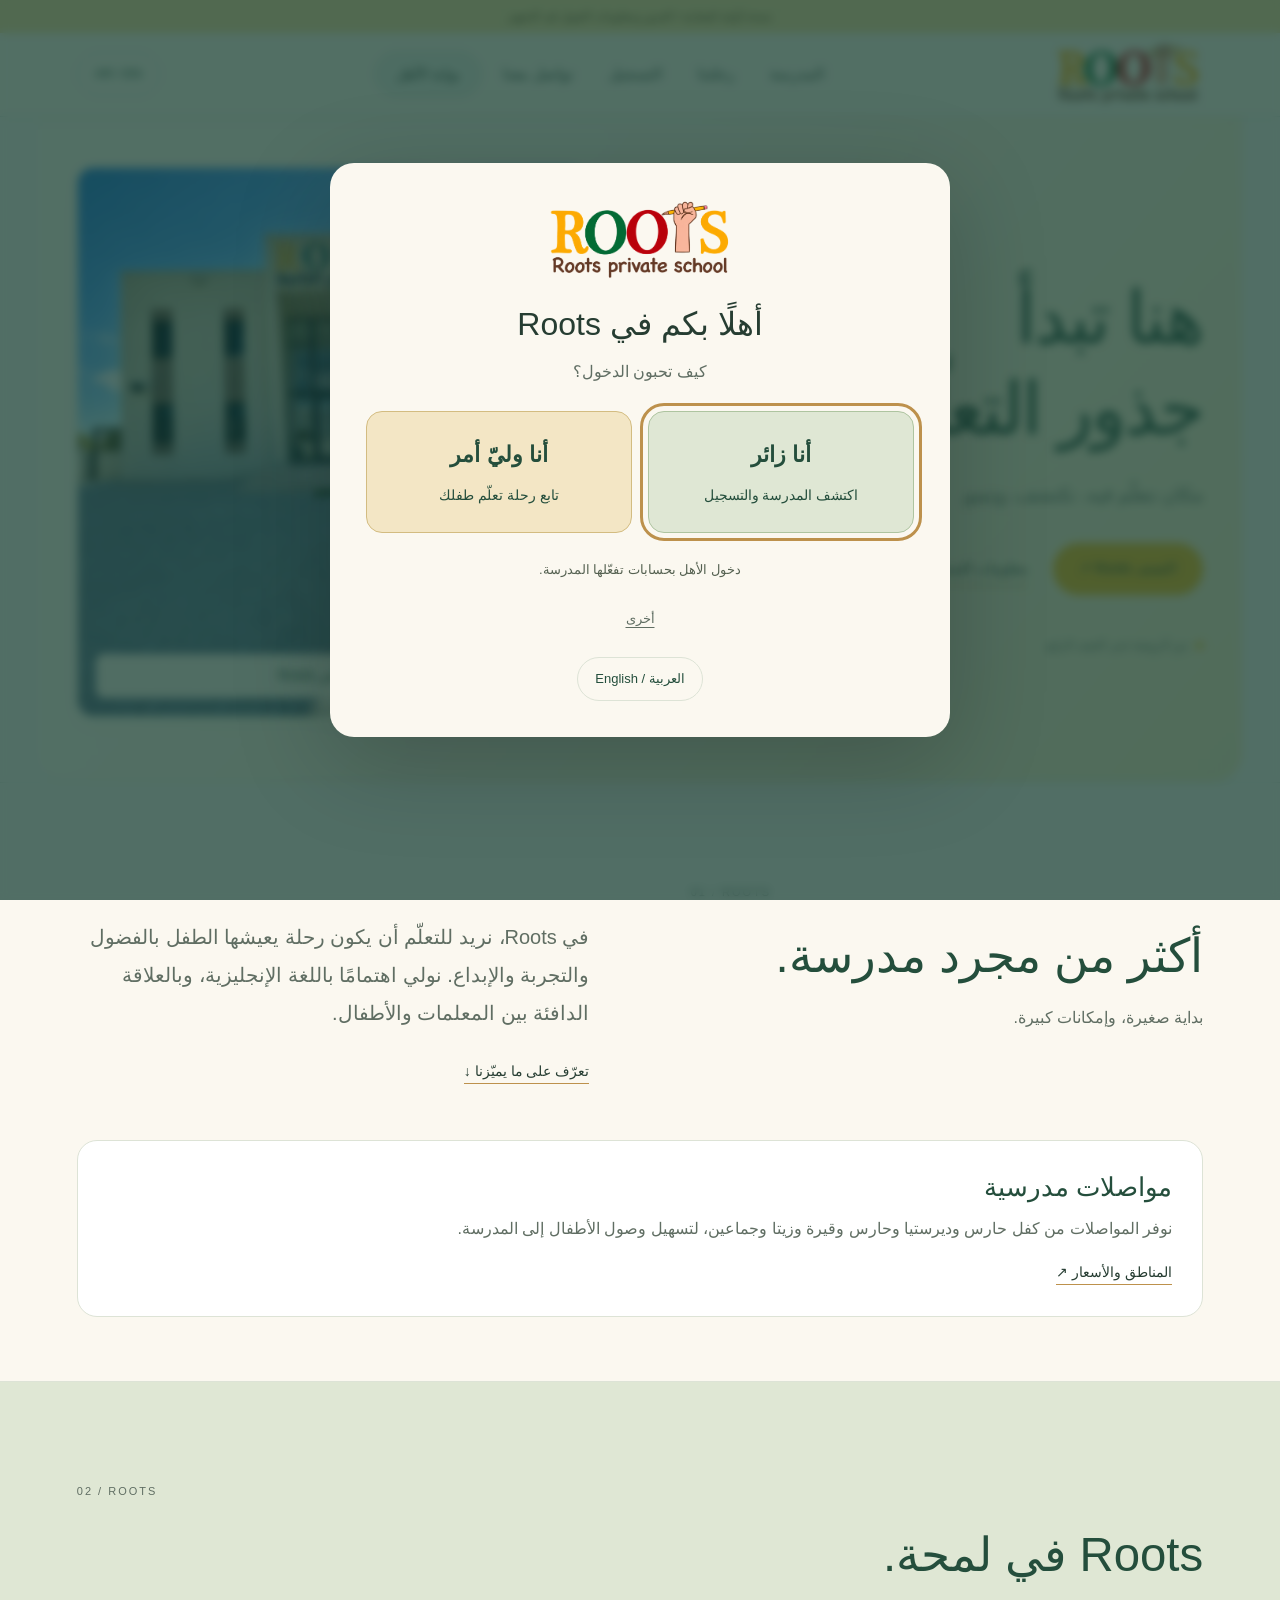
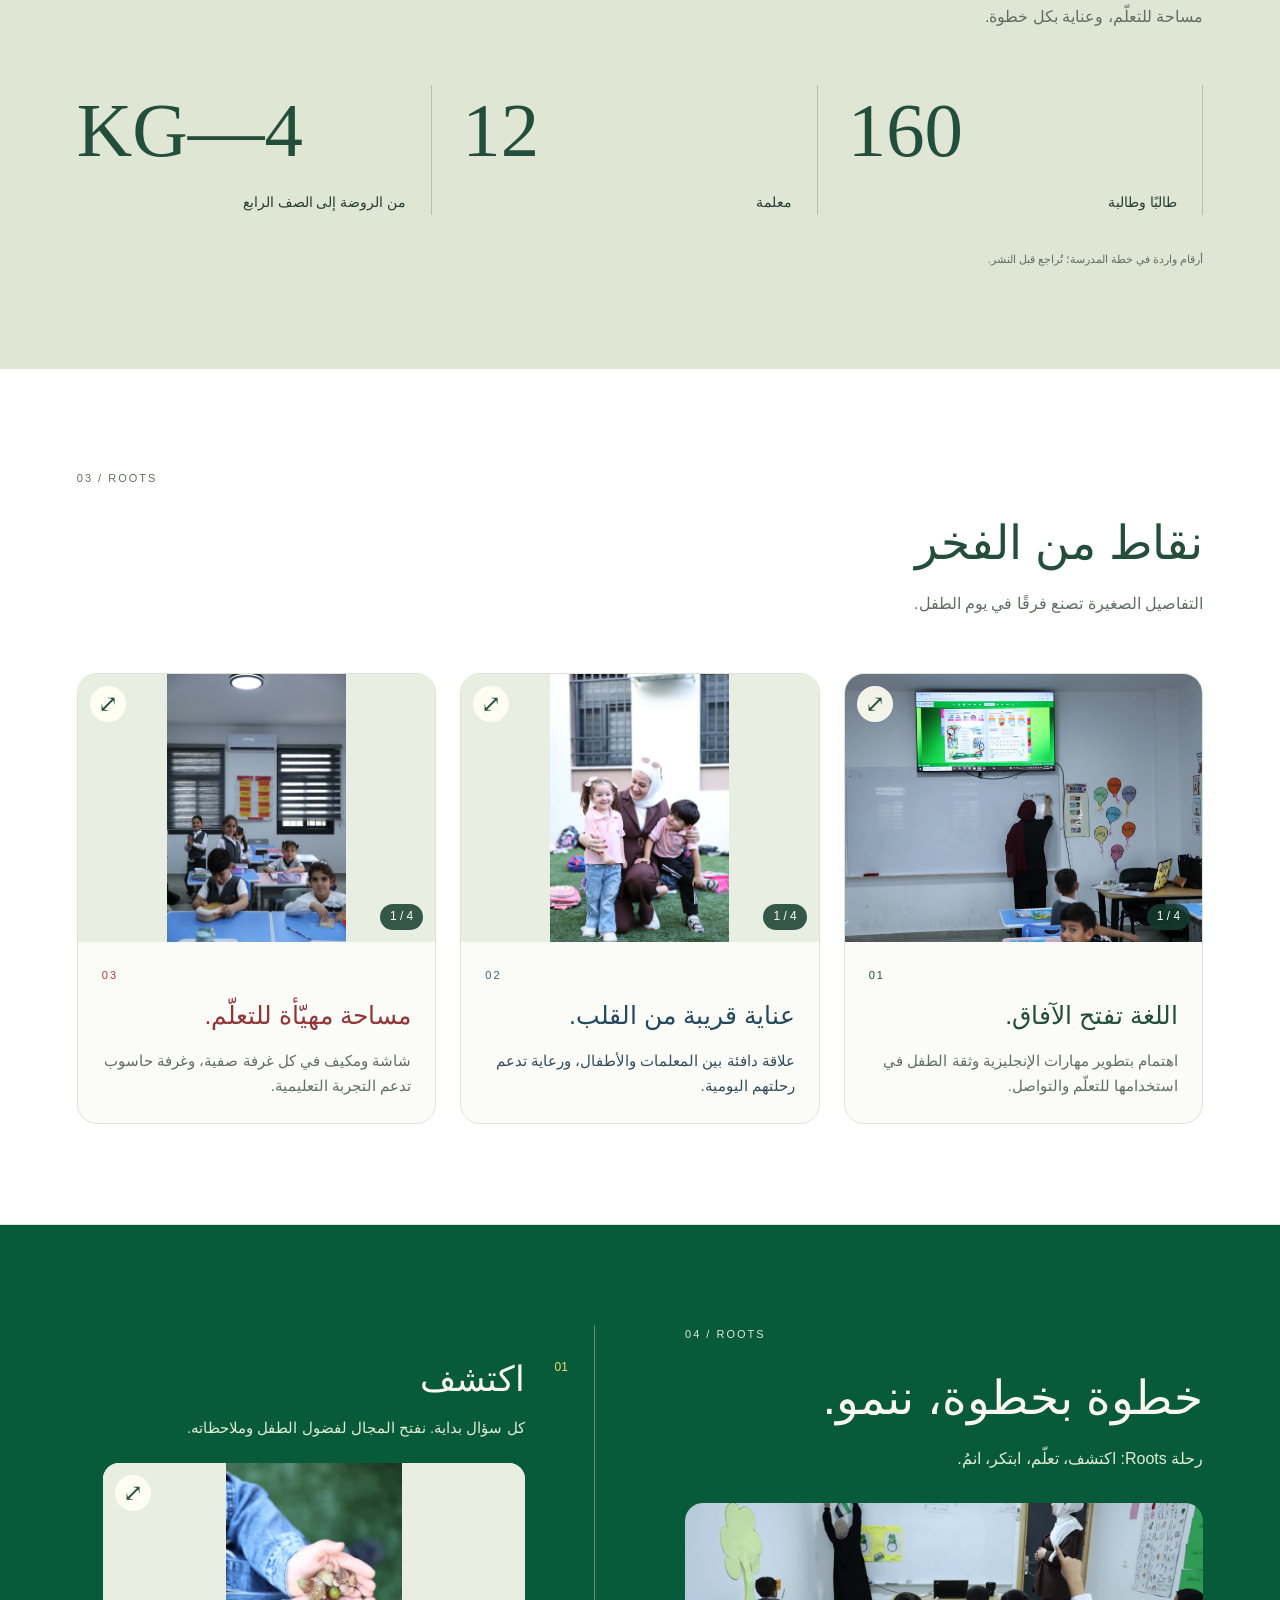
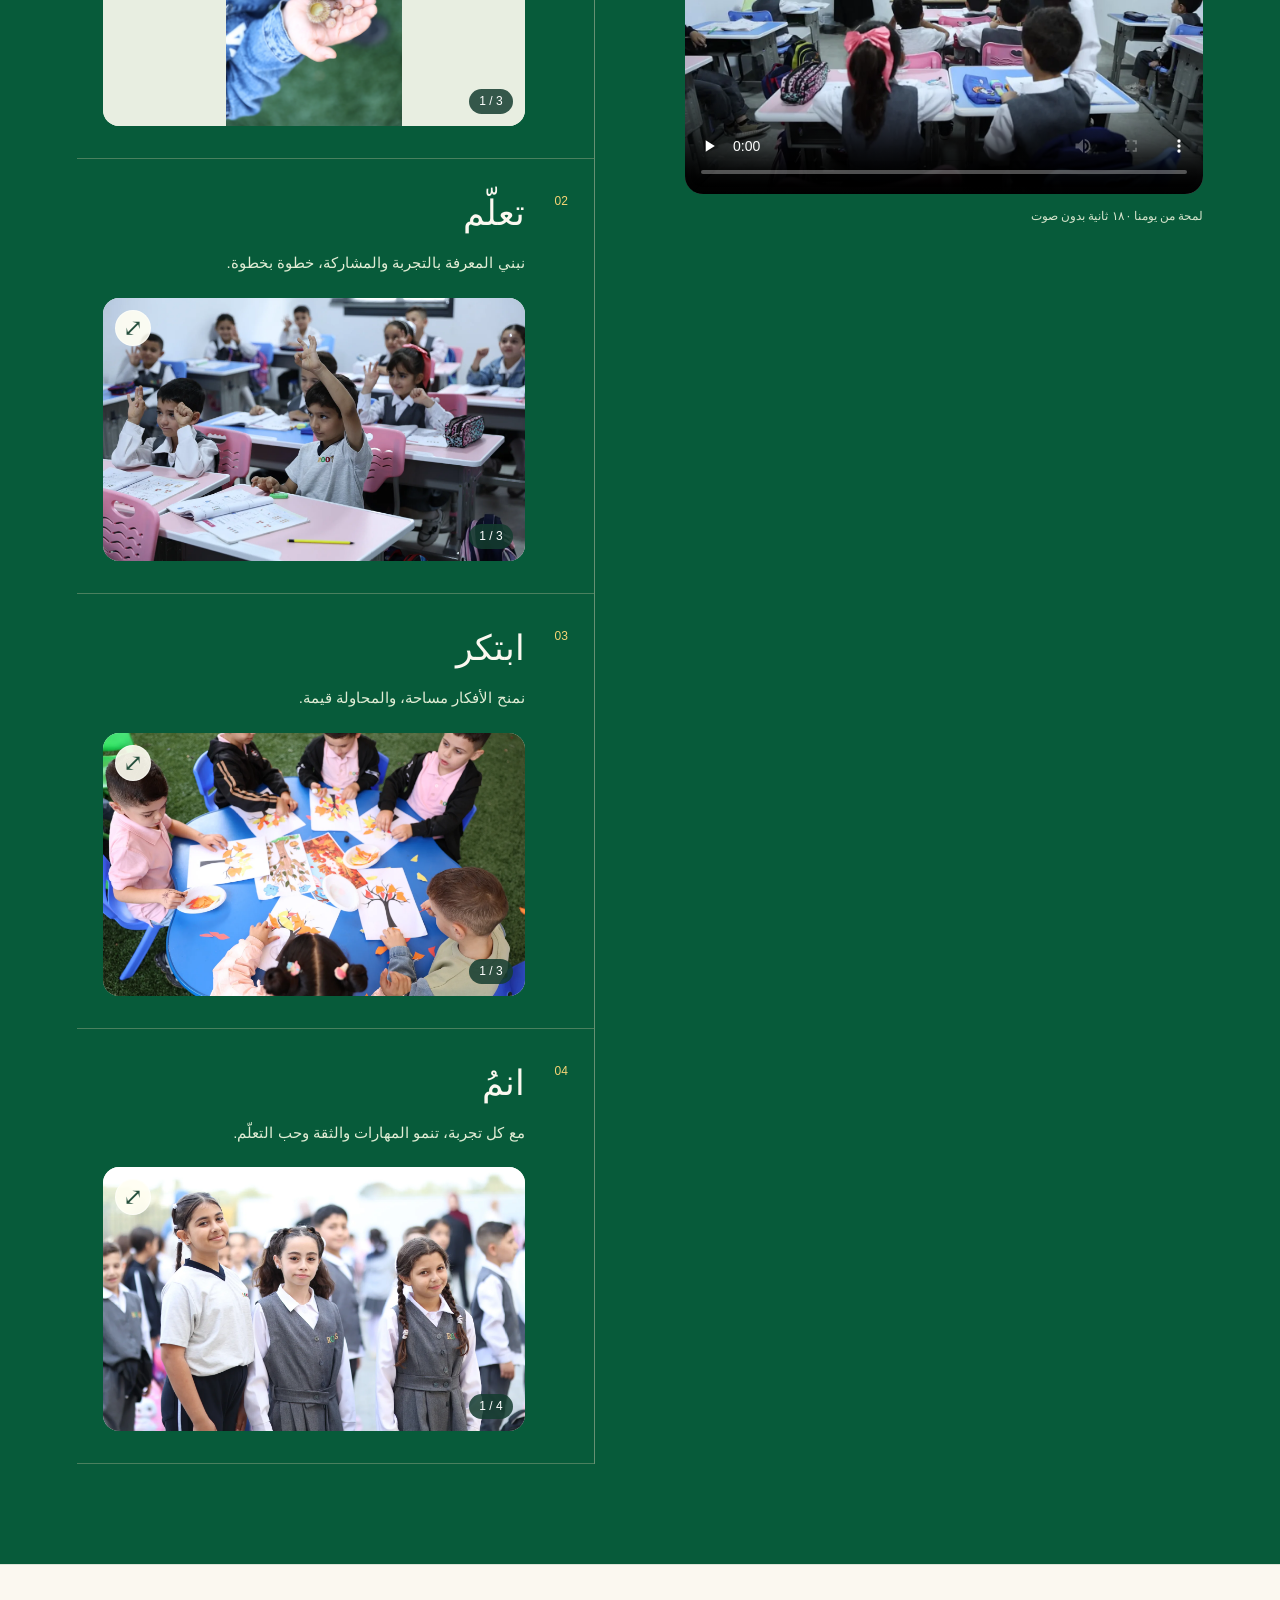
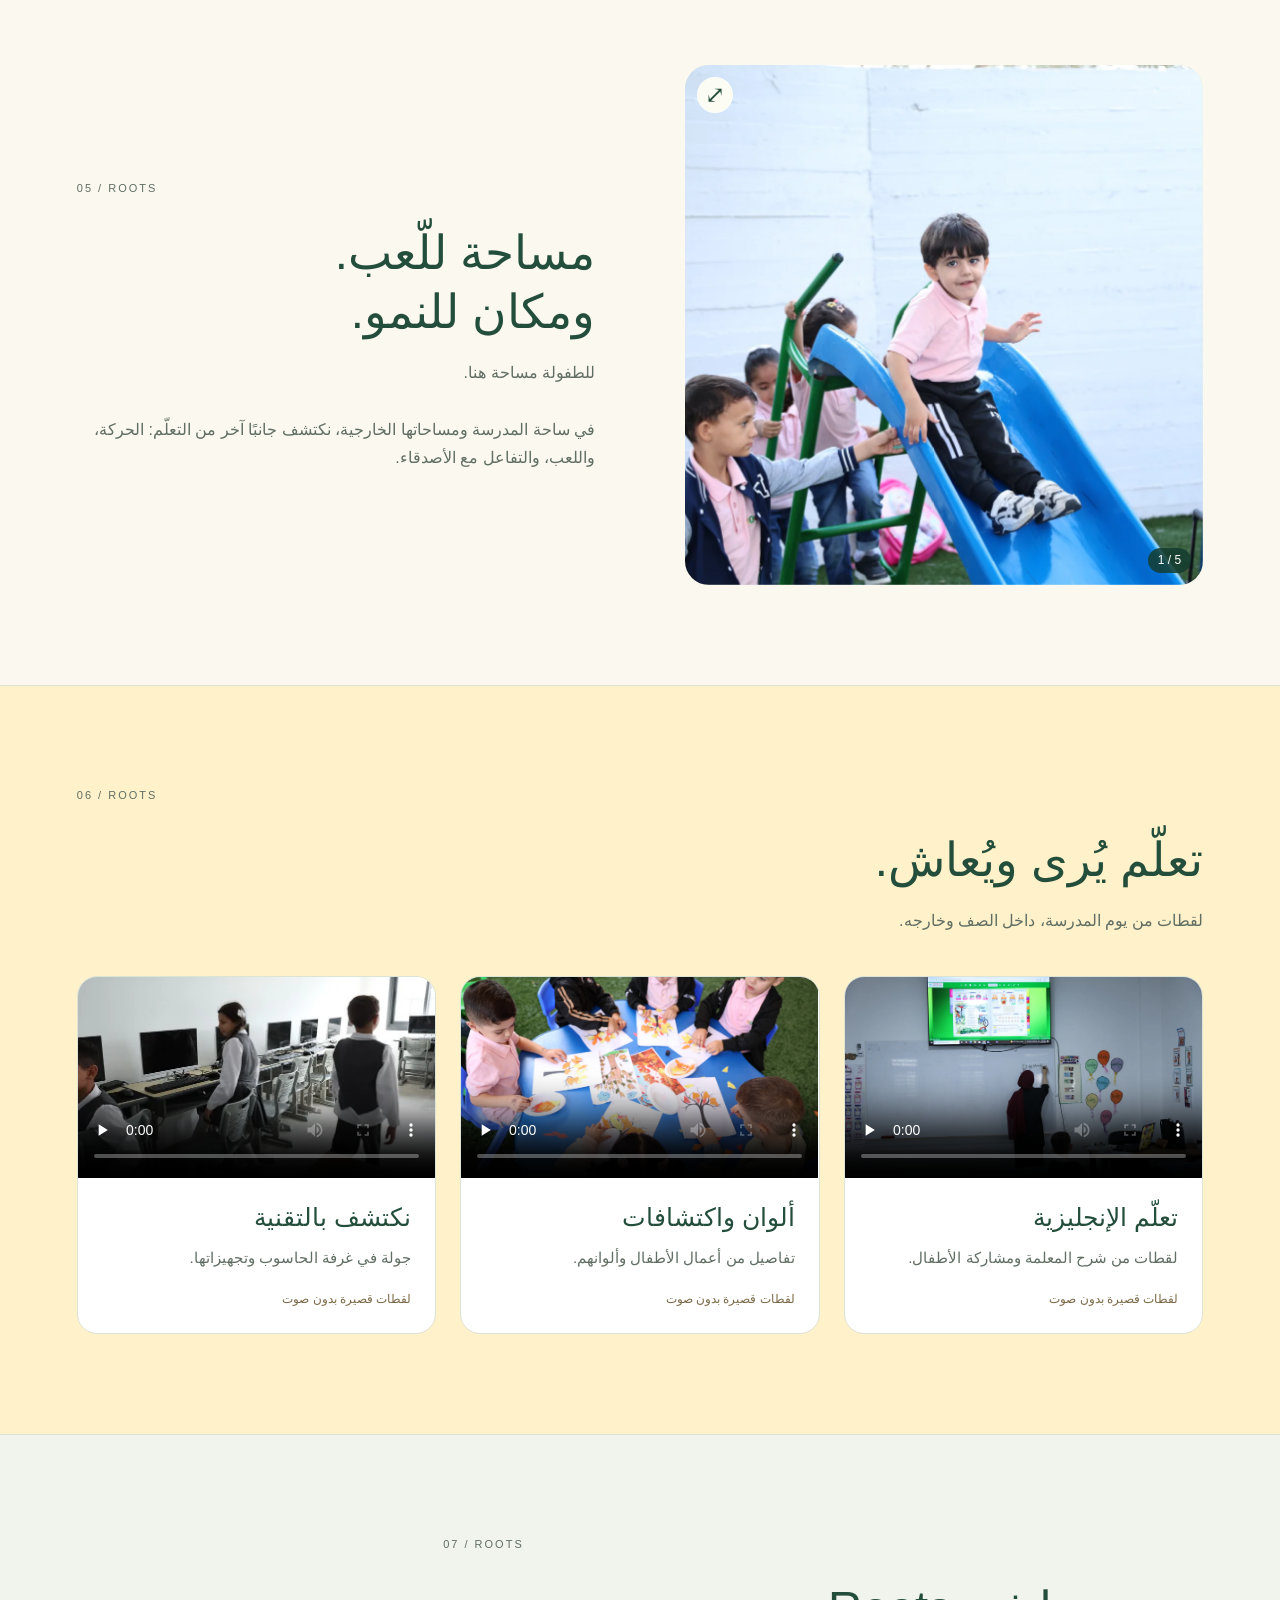
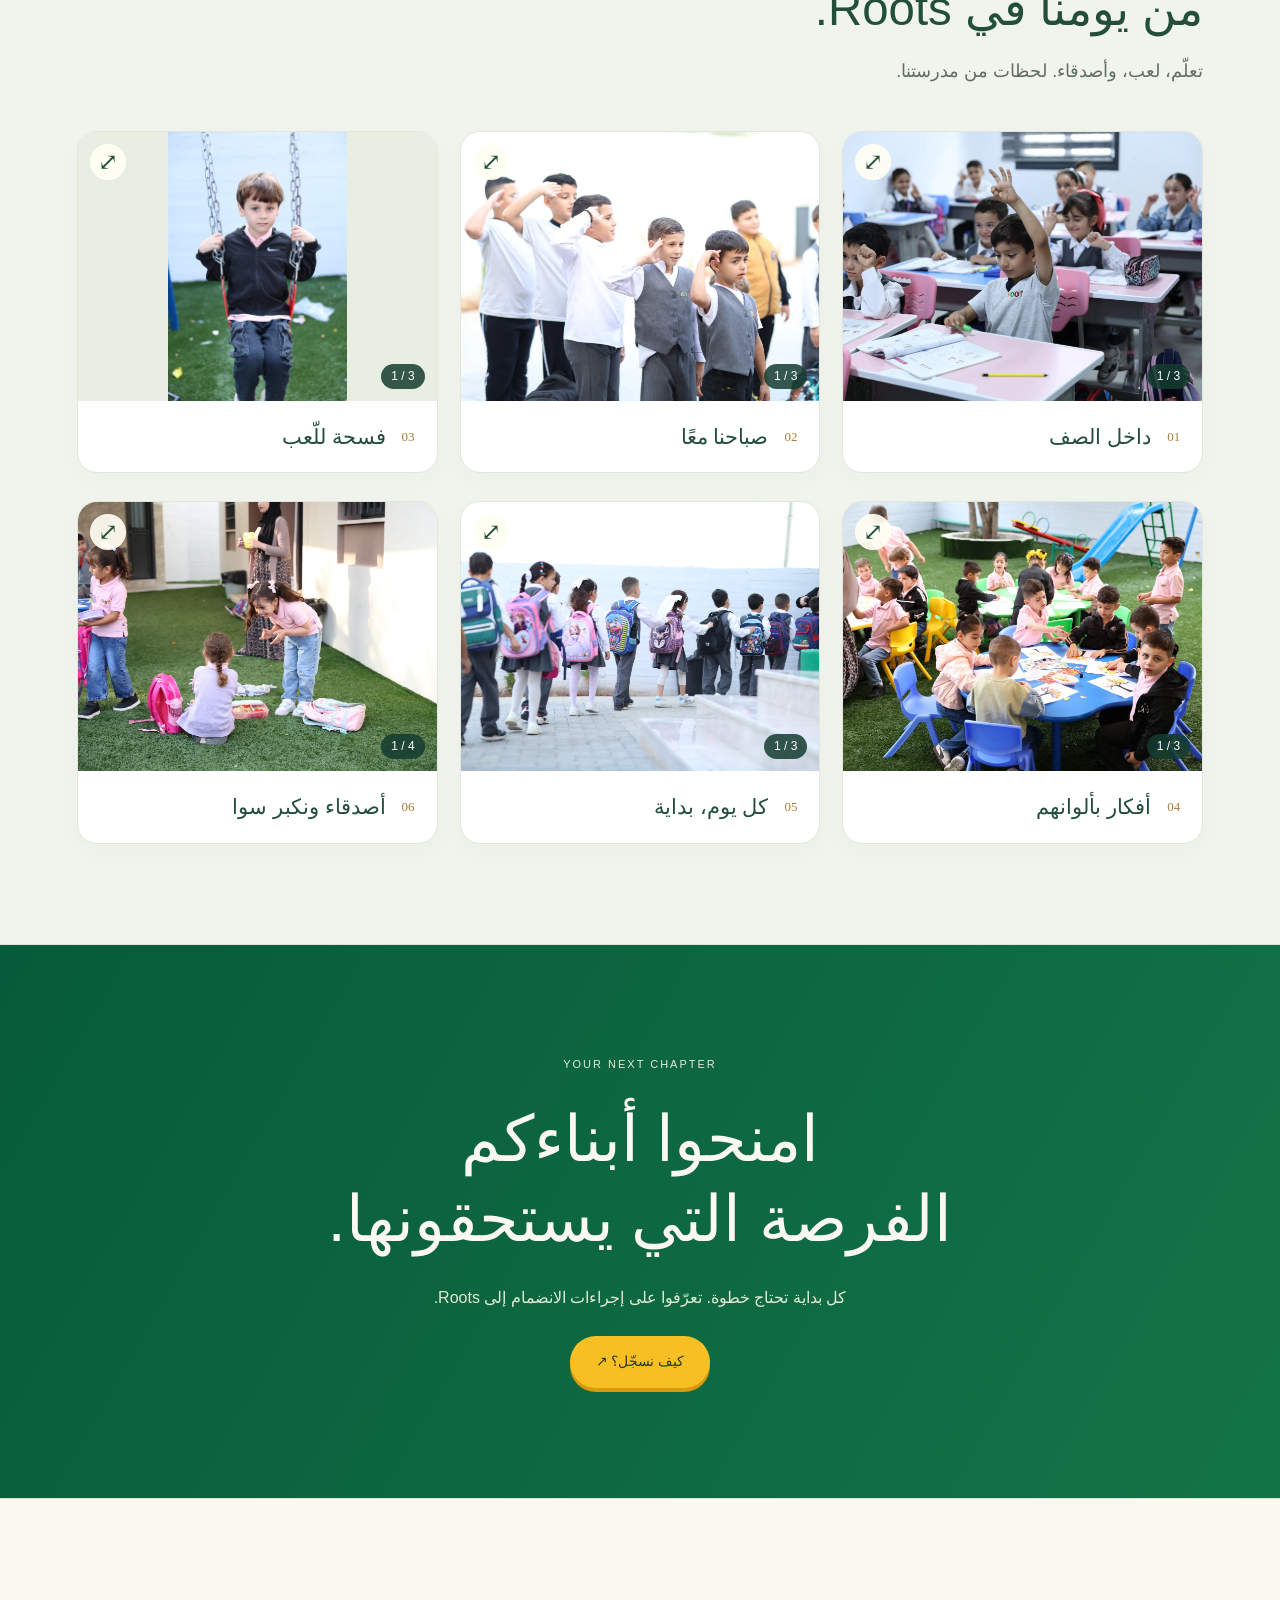
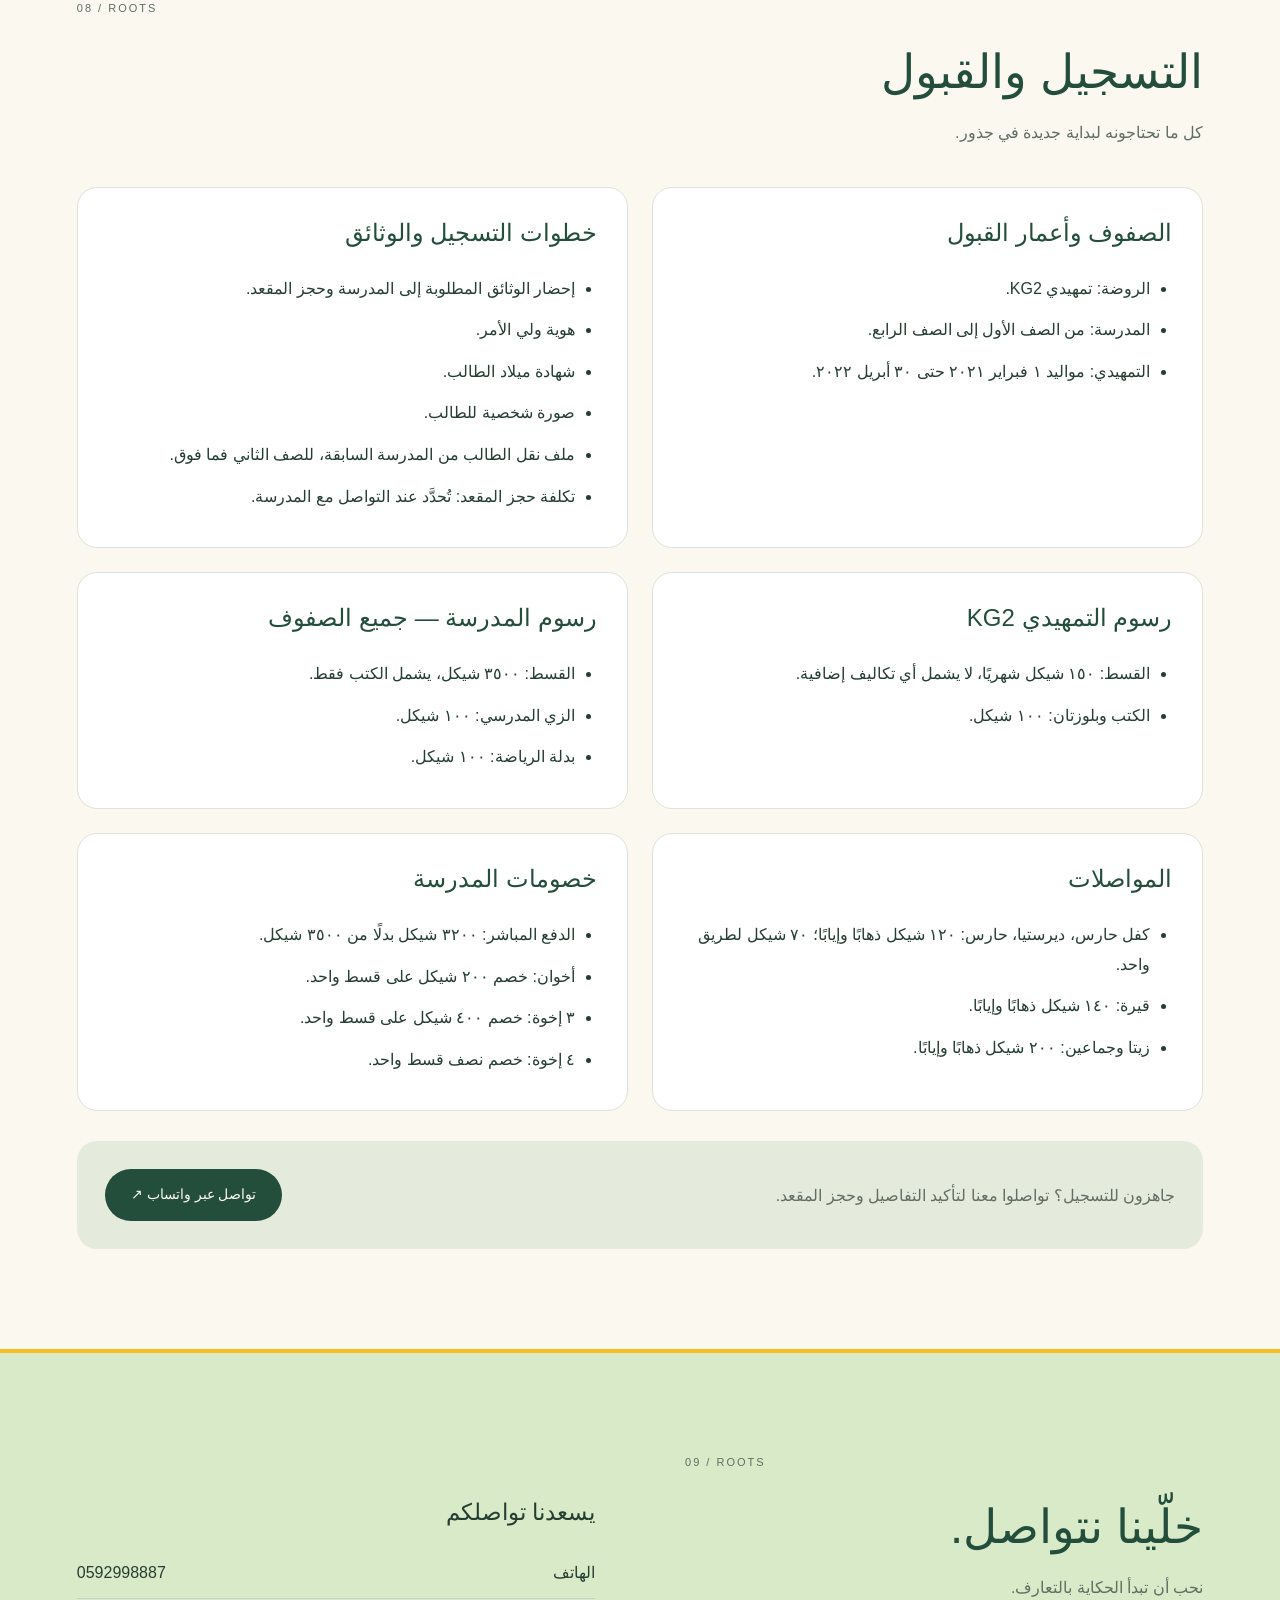
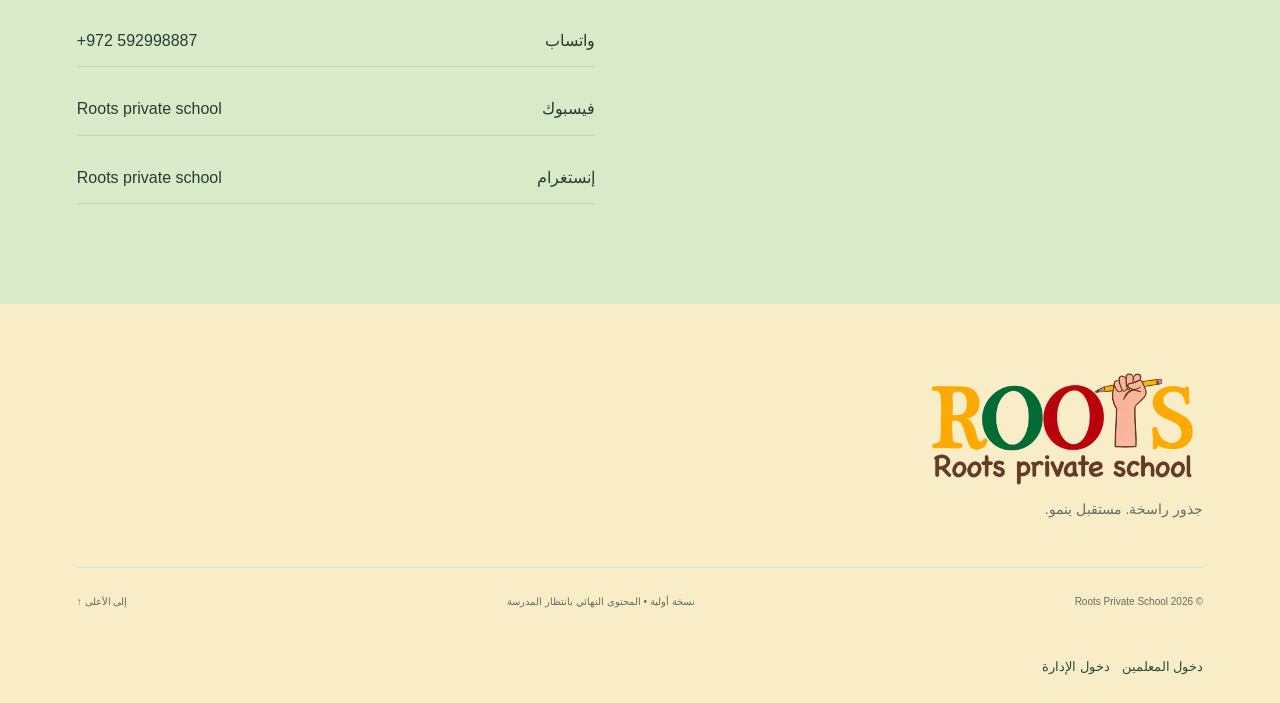
==== commit e9d2adf3: "Stage approved coordinated dashboard and recovery upgrade" ====
--- a/index.html
+++ b/index.html
@@ -1,10 +1,10 @@
-<!DOCTYPE html><html lang="ar" dir="rtl"><head><meta charset="UTF-8"><meta name="viewport" content="width=device-width,initial-scale=1"><meta name="theme-color" content="#173f32"><meta name="description" content="Roots Private School — مكان نتعلّم فيه، نكتشف، وننمو."><title>Roots | مدرسة روتس الخاصة</title><link rel="stylesheet" href="styles.css?v=transport-25"><script src="script.js?v=entry-12" defer></script><script src="auth-config.js" defer></script><script src="public-content.js?v=15" defer></script><link rel="stylesheet" href="public-refresh.css?v=20261101navigation"></head><body><dialog id="welcome-dialog" class="welcome-dialog" aria-labelledby="welcome-title"><img src="roots-logo.png" alt="Roots Private School" class="welcome-logo"><h2 data-ar="أهلًا بكم في Roots" data-en="Welcome to Roots" id="welcome-title">أهلًا بكم في Roots</h2><p data-ar="كيف تحبون الدخول؟" data-en="How would you like to enter?"  data-content-key="text-0">كيف تحبون الدخول؟</p><div class="welcome-options"><button type="button" id="guest-entry"><strong data-ar="أنا زائر" data-en="I am a guest"  data-content-key="text-1">أنا زائر</strong><span data-ar="اكتشف المدرسة والتسجيل" data-en="Explore the school and admissions"  data-content-key="text-2">اكتشف المدرسة والتسجيل</span></button><a href="parent.html"><strong data-ar="أنا وليّ أمر" data-en="I am a parent"  data-content-key="text-3">أنا وليّ أمر</strong><span data-ar="تابع رحلة تعلّم طفلك" data-en="Follow your child’s learning journey"  data-content-key="text-4">تابع رحلة تعلّم طفلك</span></a></div><p data-ar="دخول الأهل بحسابات تفعّلها المدرسة." data-en="Parent access uses accounts activated by the school." class="portal-note" data-content-key="text-5">دخول الأهل بحسابات تفعّلها المدرسة.</p><div class="other-entry"><button type="button" id="other-entry" class="other-button" aria-expanded="false" aria-controls="other-roles" data-ar="أخرى" data-en="Other" data-content-key="text-6">أخرى</button><div id="other-roles" hidden><a href="teacher.html" data-ar="المعلم" data-en="Teacher" data-content-key="text-7">المعلم</a><a href="admin.html" data-ar="الإدارة" data-en="Admin" data-content-key="text-8">الإدارة</a></div></div><button type="button" id="welcome-language" class="language">English / العربية</button></dialog><a data-ar="انتقل إلى المحتوى" data-en="Skip to content" class="skip-link" href="#main" data-content-key="text-9">انتقل إلى المحتوى</a><div class="draft"><span data-ar="نسخة أولية للمعاينة • الصور ومعلومات القبول قيد التجهيز" data-en="Preview edition • Photography and admissions details are being prepared"  data-content-key="text-10">نسخة أولية للمعاينة • الصور ومعلومات القبول قيد التجهيز</span></div><header class="site-header"><a class="brand" href="#home" aria-label="Roots"><img class="official-logo" src="roots-logo.png" alt="Roots private school" width="1921" height="819"></a><nav id="main-navigation" aria-label="Main navigation"><a data-ar="المدرسة" data-en="Our school" href="#about" data-content-key="text-11">المدرسة</a><a data-ar="رحلتنا" data-en="Our journey" href="#journey" data-content-key="text-12">رحلتنا</a><a data-ar="التسجيل" data-en="Admissions" href="#admissions" data-content-key="text-13">التسجيل</a><a data-ar="تواصل معنا" data-en="Contact" href="#contact" data-content-key="text-14">تواصل معنا</a><a href="parent.html" data-ar="بوابة الأهل" data-en="Parent portal" data-content-key="text-15">بوابة الأهل</a></nav><button class="menu-toggle" id="menu-toggle" type="button" aria-controls="main-navigation" aria-expanded="false"><span data-ar="القائمة" data-en="Menu" data-content-key="text-16">القائمة</span><span aria-hidden="true">☰</span></button><button class="language" id="language" type="button" aria-label="Switch to English">EN ↗</button></header><main id="main"><section class="hero" id="home"><div class="hero-copy"><span class="eyebrow">ROOTS PRIVATE SCHOOL</span><h1 data-ar="هنا تبدأ
+<!DOCTYPE html><html lang="ar" dir="rtl"><head><meta charset="UTF-8"><meta name="viewport" content="width=device-width,initial-scale=1"><meta name="theme-color" content="#173f32"><meta name="description" content="Roots Private School — مكان نتعلّم فيه، نكتشف، وننمو."><title>Roots | مدرسة روتس الخاصة</title><link rel="stylesheet" href="styles.css?v=transport-25"><script src="script.js?v=readiness-20261104-r9" defer></script><script src="auth-config.js" defer></script><script src="public-content.js?v=15" defer></script><link rel="stylesheet" href="public-refresh.css?v=20261101navigation"></head><body><dialog id="welcome-dialog" class="welcome-dialog" aria-labelledby="welcome-title"><img src="roots-logo.png" alt="Roots Private School" class="welcome-logo"><h2 data-ar="أهلًا بكم في Roots" data-en="Welcome to Roots" id="welcome-title">أهلًا بكم في Roots</h2><p data-ar="كيف تحبون الدخول؟" data-en="How would you like to enter?"  data-content-key="text-0">كيف تحبون الدخول؟</p><div class="welcome-options"><button type="button" id="guest-entry"><strong data-ar="أنا زائر" data-en="I am a guest"  data-content-key="text-1">أنا زائر</strong><span data-ar="اكتشف المدرسة والتسجيل" data-en="Explore the school and admissions"  data-content-key="text-2">اكتشف المدرسة والتسجيل</span></button><a href="parent.html"><strong data-ar="أنا وليّ أمر" data-en="I am a parent"  data-content-key="text-3">أنا وليّ أمر</strong><span data-ar="تابع رحلة تعلّم طفلك" data-en="Follow your child’s learning journey"  data-content-key="text-4">تابع رحلة تعلّم طفلك</span></a></div><p data-ar="دخول الأهل بحسابات تفعّلها المدرسة." data-en="Parent access uses accounts activated by the school." class="portal-note" data-content-key="text-5">دخول الأهل بحسابات تفعّلها المدرسة.</p><div class="other-entry"><button type="button" id="other-entry" class="other-button" aria-expanded="false" aria-controls="other-roles" data-ar="أخرى" data-en="Other" data-content-key="text-6">أخرى</button><div id="other-roles" hidden><a href="teacher.html" data-ar="المعلم" data-en="Teacher" data-content-key="text-7">المعلم</a><a href="admin.html" data-ar="الإدارة" data-en="Admin" data-content-key="text-8">الإدارة</a></div></div><button type="button" id="welcome-language" class="language">English / العربية</button></dialog><a data-ar="انتقل إلى المحتوى" data-en="Skip to content" class="skip-link" href="#main" data-content-key="text-9">انتقل إلى المحتوى</a><div class="draft"><span data-ar="نسخة أولية للمعاينة • الصور ومعلومات القبول قيد التجهيز" data-en="Preview edition • Photography and admissions details are being prepared"  data-content-key="text-10">نسخة أولية للمعاينة • الصور ومعلومات القبول قيد التجهيز</span></div><header class="site-header"><a class="brand" href="#home" aria-label="Roots"><img class="official-logo" src="roots-logo.png" alt="Roots private school" width="1921" height="819"></a><nav id="main-navigation" aria-label="Main navigation"><a data-ar="المدرسة" data-en="Our school" href="#about" data-content-key="text-11">المدرسة</a><a data-ar="رحلتنا" data-en="Our journey" href="#journey" data-content-key="text-12">رحلتنا</a><a data-ar="التسجيل" data-en="Admissions" href="#admissions" data-content-key="text-13">التسجيل</a><a data-ar="تواصل معنا" data-en="Contact" href="#contact" data-content-key="text-14">تواصل معنا</a><a href="parent.html" data-ar="بوابة الأهل" data-en="Parent portal" data-content-key="text-15">بوابة الأهل</a></nav><button class="menu-toggle" id="menu-toggle" type="button" aria-controls="main-navigation" aria-expanded="false"><span data-ar="القائمة" data-en="Menu" data-content-key="text-16">القائمة</span><span aria-hidden="true">☰</span></button><button class="language" id="language" type="button" aria-label="Switch to English">EN ↗</button></header><main id="main"><section class="hero" id="home"><div class="hero-copy"><span class="eyebrow">ROOTS PRIVATE SCHOOL</span><h1 data-ar="هنا تبدأ
 جذور التعلّم." data-en="Where learning
 takes root."  data-content-key="text-17">هنا تبدأ
-جذور التعلّم.</h1><p data-ar="مكان نتعلّم فيه، نكتشف، وننمو." data-en="A place to learn, discover, and grow." class="hero-description" data-content-key="text-18">مكان نتعلّم فيه، نكتشف، وننمو.</p><div class="actions"><a data-ar="اكتشف Roots ↗" data-en="Discover Roots ↗" href="#about" class="button" data-content-key="text-19">اكتشف Roots ↗</a><a data-ar="معلومات التسجيل" data-en="Explore admissions" href="#admissions" class="text-link" data-content-key="text-20">معلومات التسجيل</a></div><div class="hero-caption"><span class="dot"></span><span data-ar="من الروضة حتى الصف الرابع" data-en="Kindergarten through Grade 4"  data-content-key="text-21">من الروضة حتى الصف الرابع</span></div></div><div class="hero-art school-photo"><img src="school-entrance.jpg" width="1086" height="1448" alt="مدخل مدرسة جذور الخاصة — Roots Private School entrance"><span class="school-photo-caption" data-ar="أهلًا بكم في Roots" data-en="Welcome to Roots" data-content-key="text-22">أهلًا بكم في Roots</span></div></section><section class="intro section" id="about"><div><div class="section-head"><span class="eyebrow">01 / ROOTS</span><h2 data-ar="أكثر من مجرد مدرسة." data-en="More than a school."  data-content-key="text-23">أكثر من مجرد مدرسة.</h2><p data-ar="بداية صغيرة، وإمكانات كبيرة." data-en="Small beginnings. Big possibilities."  data-content-key="text-24">بداية صغيرة، وإمكانات كبيرة.</p></div></div><div class="intro-copy"><p data-ar="في Roots، نريد للتعلّم أن يكون رحلة يعيشها الطفل بالفضول والتجربة والإبداع. نولي اهتمامًا باللغة الإنجليزية، وبالعلاقة الدافئة بين المعلمات والأطفال." data-en="At Roots, learning is a journey of curiosity, discovery, and creativity. Our focus is on developing English skills and building warm relationships between teachers and children."  data-content-key="text-25">في Roots، نريد للتعلّم أن يكون رحلة يعيشها الطفل بالفضول والتجربة والإبداع. نولي اهتمامًا باللغة الإنجليزية، وبالعلاقة الدافئة بين المعلمات والأطفال.</p><a data-ar="تعرّف على ما يميّزنا ↓" data-en="Explore what makes Roots special ↓" href="#pride" class="text-link" data-content-key="text-26">تعرّف على ما يميّزنا ↓</a></div><div class="transport-feature"><h3 data-ar="مواصلات مدرسية" data-en="School transportation">مواصلات مدرسية</h3><p data-ar="نوفر المواصلات من كفل حارس وديرستيا وحارس وقيرة وزيتا وجماعين، لتسهيل وصول الأطفال إلى المدرسة." data-en="Transportation is available from Kifl Haris, Deir Istiya, Haris, Qira, Zeita and Jamma’in, helping children get to school.">نوفر المواصلات من كفل حارس وديرستيا وحارس وقيرة وزيتا وجماعين، لتسهيل وصول الأطفال إلى المدرسة.</p><a class="text-link" href="#apply" data-ar="المناطق والأسعار ↗" data-en="Routes and fees ↗">المناطق والأسعار ↗</a></div></section><section class="facts section" id="facts"><div class="section-head"><span class="eyebrow">02 / ROOTS</span><h2 data-ar="Roots في لمحة." data-en="Roots at a glance."  data-content-key="text-27">Roots في لمحة.</h2><p data-ar="مساحة للتعلّم، وعناية بكل خطوة." data-en="Space to learn. Care at every step."  data-content-key="text-28">مساحة للتعلّم، وعناية بكل خطوة.</p></div><div class="fact-grid"><div class="fact"><strong>160</strong><span data-ar="طالبًا وطالبة" data-en="Students"  data-content-key="text-29">طالبًا وطالبة</span></div><div class="fact"><strong>12</strong><span data-ar="معلمة" data-en="Teachers"  data-content-key="text-30">معلمة</span></div><div class="fact"><strong>KG—4</strong><span data-ar="من الروضة إلى الصف الرابع" data-en="Kindergarten to Grade 4"  data-content-key="text-31">من الروضة إلى الصف الرابع</span></div></div><p data-ar="أرقام واردة في خطة المدرسة؛ تُراجع قبل النشر." data-en="Figures from the school brief; to be confirmed before publication." class="note" data-content-key="text-32">أرقام واردة في خطة المدرسة؛ تُراجع قبل النشر.</p></section><section class="section pride" id="pride"><div class="section-head"><span class="eyebrow">03 / ROOTS</span><h2 data-ar="نقاط من الفخر" data-en="Points of Pride"  data-content-key="text-33">نقاط من الفخر</h2><p data-ar="التفاصيل الصغيرة تصنع فرقًا في يوم الطفل." data-en="Thoughtful details shape a child’s day."  data-content-key="text-34">التفاصيل الصغيرة تصنع فرقًا في يوم الطفل.</p></div><div class="pride-grid"><article class="pride-item"><div class="card-gallery" data-gallery="[{&quot;src&quot;: &quot;selected-0371-1600.webp&quot;, &quot;thumb&quot;: &quot;selected-0371-640.webp&quot;, &quot;alt&quot;: &quot;تعلّم الإنجليزية مع المعلمة والشاشة&quot;, &quot;portrait&quot;: false, &quot;position&quot;: &quot;50% 32%&quot;}, {&quot;src&quot;: &quot;selected-0400-1600.webp&quot;, &quot;thumb&quot;: &quot;selected-0400-640.webp&quot;, &quot;alt&quot;: &quot;كتاب الإنجليزية ووسائل الشرح أثناء الدرس&quot;, &quot;portrait&quot;: false, &quot;position&quot;: &quot;50% 32%&quot;}, {&quot;src&quot;: &quot;selected-0379-1600.webp&quot;, &quot;thumb&quot;: &quot;selected-0379-640.webp&quot;, &quot;alt&quot;: &quot;طلاب Roots أثناء الحصة&quot;, &quot;portrait&quot;: false, &quot;position&quot;: &quot;50% 32%&quot;}, {&quot;src&quot;: &quot;selected-0385-1600.webp&quot;, &quot;thumb&quot;: &quot;selected-0385-640.webp&quot;, &quot;alt&quot;: &quot;وسائل رقمية تدعم التعلّم&quot;, &quot;portrait&quot;: false, &quot;position&quot;: &quot;50% 32%&quot;}]" aria-label="صور مدرسة Roots — مجموعة 1"><div class="gallery-stage"><img class="gallery-image" src="selected-0371-1600.webp" alt="تعلّم الإنجليزية مع المعلمة والشاشة" loading="lazy"><button class="gallery-expand" type="button" aria-label="تكبير الصورة" title="تكبير الصورة">⤢</button><span class="gallery-count" dir="ltr">1 / 4</span></div></div><span class="eyebrow">01</span><h3 data-ar="اللغة تفتح الآفاق." data-en="Language opens doors."  data-content-key="text-35">اللغة تفتح الآفاق.</h3><p data-ar="اهتمام بتطوير مهارات الإنجليزية وثقة الطفل في استخدامها للتعلّم والتواصل." data-en="A focus on English skills and the confidence to use them in learning and communication."  data-content-key="text-36">اهتمام بتطوير مهارات الإنجليزية وثقة الطفل في استخدامها للتعلّم والتواصل.</p></article><article class="pride-item"><div class="card-gallery" data-gallery="[{&quot;src&quot;: &quot;selected-0256-1600.webp&quot;, &quot;thumb&quot;: &quot;selected-0256-640.webp&quot;, &quot;alt&quot;: &quot;المعلمة مع الأطفال في الساحة&quot;, &quot;portrait&quot;: true, &quot;position&quot;: &quot;50% 32%&quot;}, {&quot;src&quot;: &quot;selected-0175-1600.webp&quot;, &quot;thumb&quot;: &quot;selected-0175-640.webp&quot;, &quot;alt&quot;: &quot;مشاركة أحد الطلاب مع المعلمة&quot;, &quot;portrait&quot;: true, &quot;position&quot;: &quot;50% 32%&quot;}, {&quot;src&quot;: &quot;care-teacher-0480-1600.webp&quot;, &quot;thumb&quot;: &quot;care-teacher-0480-640.webp&quot;, &quot;alt&quot;: &quot;المعلمة تساعد طالبًا في استخدام الحاسوب&quot;, &quot;portrait&quot;: true}, {&quot;src&quot;: &quot;care-welcome-0182-1600.webp&quot;, &quot;thumb&quot;: &quot;care-welcome-0182-640.webp&quot;, &quot;alt&quot;: &quot;استقبال طفلة ومرافقتها عند الوصول إلى المدرسة&quot;, &quot;portrait&quot;: false}]" aria-label="صور مدرسة Roots — مجموعة 2"><div class="gallery-stage"><img class="gallery-image is-portrait" src="selected-0256-1600.webp" alt="المعلمة مع الأطفال في الساحة" loading="lazy"><button class="gallery-expand" type="button" aria-label="تكبير الصورة" title="تكبير الصورة">⤢</button><span class="gallery-count" dir="ltr">1 / 4</span></div></div><span class="eyebrow">02</span><h3 data-ar="عناية قريبة من القلب." data-en="Care that feels like family."  data-content-key="text-37">عناية قريبة من القلب.</h3><p data-ar="علاقة دافئة بين المعلمات والأطفال، ورعاية تدعم رحلتهم اليومية." data-en="Warm relationships between teachers and children, with care throughout their school day."  data-content-key="text-38">علاقة دافئة بين المعلمات والأطفال، ورعاية تدعم رحلتهم اليومية.</p></article><article class="pride-item"><div class="card-gallery" data-gallery="[{&quot;src&quot;: &quot;selected-0353-1600.webp&quot;, &quot;thumb&quot;: &quot;selected-0353-640.webp&quot;, &quot;alt&quot;: &quot;صف مجهّز بالمكيف والإضاءة والطاولات&quot;, &quot;portrait&quot;: true, &quot;position&quot;: &quot;50% 32%&quot;}, {&quot;src&quot;: &quot;selected-0312-1600.webp&quot;, &quot;thumb&quot;: &quot;selected-0312-640.webp&quot;, &quot;alt&quot;: &quot;مساحة صفية منظمة للأطفال&quot;, &quot;portrait&quot;: false, &quot;position&quot;: &quot;50% 32%&quot;}, {&quot;src&quot;: &quot;selected-0443-1600.webp&quot;, &quot;thumb&quot;: &quot;selected-0443-640.webp&quot;, &quot;alt&quot;: &quot;لوحة الأنشطة في المساحة الخارجية&quot;, &quot;portrait&quot;: false, &quot;position&quot;: &quot;50% 32%&quot;}, {&quot;src&quot;: &quot;selected-0450-1600.webp&quot;, &quot;thumb&quot;: &quot;selected-0450-640.webp&quot;, &quot;alt&quot;: &quot;غرفة الحاسوب في مدرسة Roots&quot;, &quot;portrait&quot;: false, &quot;position&quot;: &quot;50% 32%&quot;}]" aria-label="صور مدرسة Roots — مجموعة 3"><div class="gallery-stage"><img class="gallery-image is-portrait" src="selected-0353-1600.webp" alt="صف مجهّز بالمكيف والإضاءة والطاولات" loading="lazy"><button class="gallery-expand" type="button" aria-label="تكبير الصورة" title="تكبير الصورة">⤢</button><span class="gallery-count" dir="ltr">1 / 4</span></div></div><span class="eyebrow">03</span><h3 data-ar="مساحة مهيّأة للتعلّم." data-en="Room to learn comfortably."  data-content-key="text-39">مساحة مهيّأة للتعلّم.</h3><p data-ar="شاشة ومكيف في كل غرفة صفية، وغرفة حاسوب تدعم التجربة التعليمية." data-en="Classrooms equipped with screens and air conditioning, plus a computer room for learning."  data-content-key="text-40">شاشة ومكيف في كل غرفة صفية، وغرفة حاسوب تدعم التجربة التعليمية.</p></article></div></section><section class="journey section" id="journey"><div class="journey-title"><div class="section-head"><span class="eyebrow">04 / ROOTS</span><h2 data-ar="خطوة بخطوة، ننمو." data-en="Growing, one step at a time."  data-content-key="text-41">خطوة بخطوة، ننمو.</h2><p data-ar="رحلة Roots: اكتشف، تعلّم، ابتكر، انمُ." data-en="The Roots journey: discover, learn, create, grow."  data-content-key="text-42">رحلة Roots: اكتشف، تعلّم، ابتكر، انمُ.</p></div><figure class="journey-film"><video controls playsinline preload="none" poster="classroom-1280.webp" aria-label="رحلة يوم في Roots، فيديو بدون صوت"><source src="roots-school-day.mp4" type="video/mp4"></video><figcaption data-ar="لمحة من يومنا · ١٨ ثانية بدون صوت" data-en="A glimpse of our day · 18 seconds, silent">لمحة من يومنا · ١٨ ثانية بدون صوت</figcaption></figure></div><div class="journey-steps"><article class="journey-step"><span class="step-index">01</span><div><h3 data-ar="اكتشف" data-en="Discover"  data-content-key="text-43">اكتشف</h3><p data-ar="كل سؤال بداية. نفتح المجال لفضول الطفل وملاحظاته." data-en="Every question is a beginning. Make room for curiosity and observation."  data-content-key="text-44">كل سؤال بداية. نفتح المجال لفضول الطفل وملاحظاته.</p><div class="card-gallery" data-gallery="[{&quot;src&quot;: &quot;selected-0255-1600.webp&quot;, &quot;thumb&quot;: &quot;selected-0255-640.webp&quot;, &quot;alt&quot;: &quot;اكتشاف الطبيعة في ساحة المدرسة&quot;, &quot;portrait&quot;: true, &quot;position&quot;: &quot;50% 32%&quot;}, {&quot;src&quot;: &quot;selected-0318-1600.webp&quot;, &quot;thumb&quot;: &quot;selected-0318-640.webp&quot;, &quot;alt&quot;: &quot;نكتشف الألوان والخامات بالتجربة&quot;, &quot;portrait&quot;: false, &quot;position&quot;: &quot;50% 50%&quot;}, {&quot;src&quot;: &quot;selected-0243-1600.webp&quot;, &quot;thumb&quot;: &quot;selected-0243-640.webp&quot;, &quot;alt&quot;: &quot;الأطفال يتشاركون وقتهم في الساحة&quot;, &quot;portrait&quot;: false, &quot;position&quot;: &quot;50% 32%&quot;}]" aria-label="صور مدرسة Roots — مجموعة 4"><div class="gallery-stage"><img class="gallery-image is-portrait" src="selected-0255-1600.webp" alt="اكتشاف الطبيعة في ساحة المدرسة" loading="lazy"><button class="gallery-expand" type="button" aria-label="تكبير الصورة" title="تكبير الصورة">⤢</button><span class="gallery-count" dir="ltr">1 / 3</span></div></div></div></article><article class="journey-step"><span class="step-index">02</span><div><h3 data-ar="تعلّم" data-en="Learn"  data-content-key="text-45">تعلّم</h3><p data-ar="نبني المعرفة بالتجربة والمشاركة، خطوة بخطوة." data-en="Build understanding through experience and participation, step by step."  data-content-key="text-46">نبني المعرفة بالتجربة والمشاركة، خطوة بخطوة.</p><div class="card-gallery" data-gallery="[{&quot;src&quot;: &quot;selected-0306-1600.webp&quot;, &quot;thumb&quot;: &quot;selected-0306-640.webp&quot;, &quot;alt&quot;: &quot;المشاركة ورفع الأيدي في الصف&quot;, &quot;portrait&quot;: false, &quot;position&quot;: &quot;50% 32%&quot;}, {&quot;src&quot;: &quot;selected-0388-1600.webp&quot;, &quot;thumb&quot;: &quot;selected-0388-640.webp&quot;, &quot;alt&quot;: &quot;الثقة بالمشاركة أثناء الحصة&quot;, &quot;portrait&quot;: true, &quot;position&quot;: &quot;50% 32%&quot;}, {&quot;src&quot;: &quot;selected-0399-1600.webp&quot;, &quot;thumb&quot;: &quot;selected-0399-640.webp&quot;, &quot;alt&quot;: &quot;شرح الدرس باستخدام الشاشة&quot;, &quot;portrait&quot;: true, &quot;position&quot;: &quot;50% 32%&quot;}]" aria-label="صور مدرسة Roots — مجموعة 5"><div class="gallery-stage"><img class="gallery-image" src="selected-0306-1600.webp" alt="المشاركة ورفع الأيدي في الصف" loading="lazy"><button class="gallery-expand" type="button" aria-label="تكبير الصورة" title="تكبير الصورة">⤢</button><span class="gallery-count" dir="ltr">1 / 3</span></div></div></div></article><article class="journey-step"><span class="step-index">03</span><div><h3 data-ar="ابتكر" data-en="Create"  data-content-key="text-47">ابتكر</h3><p data-ar="نمنح الأفكار مساحة، والمحاولة قيمة." data-en="Give ideas room to grow, and make every attempt count."  data-content-key="text-48">نمنح الأفكار مساحة، والمحاولة قيمة.</p><div class="card-gallery" data-gallery="[{&quot;src&quot;: &quot;selected-0318-1600.webp&quot;, &quot;thumb&quot;: &quot;selected-0318-640.webp&quot;, &quot;alt&quot;: &quot;أطفال يلوّنون وينفّذون أعمالًا فنية&quot;, &quot;portrait&quot;: false, &quot;position&quot;: &quot;50% 32%&quot;}, {&quot;src&quot;: &quot;selected-0314-1600.webp&quot;, &quot;thumb&quot;: &quot;selected-0314-640.webp&quot;, &quot;alt&quot;: &quot;نشاط فني في الهواء الطلق&quot;, &quot;portrait&quot;: false, &quot;position&quot;: &quot;50% 32%&quot;}, {&quot;src&quot;: &quot;selected-0320-1600.webp&quot;, &quot;thumb&quot;: &quot;selected-0320-640.webp&quot;, &quot;alt&quot;: &quot;ألوان وأفكار حول طاولة النشاط&quot;, &quot;portrait&quot;: false, &quot;position&quot;: &quot;50% 32%&quot;}]" aria-label="صور مدرسة Roots — مجموعة 6"><div class="gallery-stage"><img class="gallery-image" src="selected-0318-1600.webp" alt="أطفال يلوّنون وينفّذون أعمالًا فنية" loading="lazy"><button class="gallery-expand" type="button" aria-label="تكبير الصورة" title="تكبير الصورة">⤢</button><span class="gallery-count" dir="ltr">1 / 3</span></div></div></div></article><article class="journey-step"><span class="step-index">04</span><div><h3 data-ar="انمُ" data-en="Grow"  data-content-key="text-49">انمُ</h3><p data-ar="مع كل تجربة، تنمو المهارات والثقة وحب التعلّم." data-en="With every experience, skills, confidence, and a love of learning grow."  data-content-key="text-50">مع كل تجربة، تنمو المهارات والثقة وحب التعلّم.</p><div class="card-gallery" data-gallery="[{&quot;src&quot;: &quot;selected-0155-1600.webp&quot;, &quot;thumb&quot;: &quot;selected-0155-640.webp&quot;, &quot;alt&quot;: &quot;صديقات من مدرسة Roots&quot;, &quot;portrait&quot;: false, &quot;position&quot;: &quot;50% 32%&quot;}, {&quot;src&quot;: &quot;selected-0248-1600.webp&quot;, &quot;thumb&quot;: &quot;selected-0248-640.webp&quot;, &quot;alt&quot;: &quot;أصدقاء يتشاركون يوم المدرسة&quot;, &quot;portrait&quot;: false, &quot;position&quot;: &quot;50% 32%&quot;}, {&quot;src&quot;: &quot;selected-0173-1600.webp&quot;, &quot;thumb&quot;: &quot;selected-0173-640.webp&quot;, &quot;alt&quot;: &quot;بدايات جديدة مع الأصدقاء&quot;, &quot;portrait&quot;: false, &quot;position&quot;: &quot;50% 32%&quot;}, {&quot;src&quot;: &quot;selected-0275-1600.webp&quot;, &quot;thumb&quot;: &quot;selected-0275-640.webp&quot;, &quot;alt&quot;: &quot;ابتسامة وثقة في يوم المدرسة&quot;, &quot;portrait&quot;: true, &quot;position&quot;: &quot;50% 32%&quot;}]" aria-label="صور مدرسة Roots — مجموعة 7"><div class="gallery-stage"><img class="gallery-image" src="selected-0155-1600.webp" alt="صديقات من مدرسة Roots" loading="lazy"><button class="gallery-expand" type="button" aria-label="تكبير الصورة" title="تكبير الصورة">⤢</button><span class="gallery-count" dir="ltr">1 / 4</span></div></div></div></article></div></section><section class="play section" id="play"><div class="play-visual"><div class="card-gallery" data-gallery="[{&quot;src&quot;: &quot;selected-0234-1600.webp&quot;, &quot;thumb&quot;: &quot;selected-0234-640.webp&quot;, &quot;alt&quot;: &quot;اللعب على الزحليقة&quot;, &quot;portrait&quot;: false, &quot;position&quot;: &quot;50% 32%&quot;}, {&quot;src&quot;: &quot;selected-0265-1600.webp&quot;, &quot;thumb&quot;: &quot;selected-0265-640.webp&quot;, &quot;alt&quot;: &quot;وقت الأرجوحة في ساحة المدرسة&quot;, &quot;portrait&quot;: true, &quot;position&quot;: &quot;50% 32%&quot;}, {&quot;src&quot;: &quot;selected-0280-1600.webp&quot;, &quot;thumb&quot;: &quot;selected-0280-640.webp&quot;, &quot;alt&quot;: &quot;اللعب مع الأصدقاء&quot;, &quot;portrait&quot;: false, &quot;position&quot;: &quot;50% 32%&quot;}, {&quot;src&quot;: &quot;selected-0185-1600.webp&quot;, &quot;thumb&quot;: &quot;selected-0185-640.webp&quot;, &quot;alt&quot;: &quot;استراحة في الساحة الخضراء&quot;, &quot;portrait&quot;: false, &quot;position&quot;: &quot;50% 32%&quot;}, {&quot;src&quot;: &quot;featured-friends-0187-1600.webp&quot;, &quot;thumb&quot;: &quot;featured-friends-0187-640.webp&quot;, &quot;alt&quot;: &quot;ضحكة ولحظة عفوية بين صديقات في ساحة Roots&quot;, &quot;portrait&quot;: false}]" aria-label="صور مدرسة Roots — مجموعة 8"><div class="gallery-stage"><img class="gallery-image" src="selected-0234-1600.webp" alt="اللعب على الزحليقة" loading="lazy"><button class="gallery-expand" type="button" aria-label="تكبير الصورة" title="تكبير الصورة">⤢</button><span class="gallery-count" dir="ltr">1 / 5</span></div></div></div><div class="play-copy"><div class="section-head"><span class="eyebrow">05 / ROOTS</span><h2 data-ar="مساحة للّعب.
+جذور التعلّم.</h1><p data-ar="مكان نتعلّم فيه، نكتشف، وننمو." data-en="A place to learn, discover, and grow." class="hero-description" data-content-key="text-18">مكان نتعلّم فيه، نكتشف، وننمو.</p><div class="actions"><a data-ar="اكتشف Roots ↗" data-en="Discover Roots ↗" href="#about" class="button" data-content-key="text-19">اكتشف Roots ↗</a><a data-ar="معلومات التسجيل" data-en="Explore admissions" href="#admissions" class="text-link" data-content-key="text-20">معلومات التسجيل</a></div><div class="hero-caption"><span class="dot"></span><span data-ar="من الروضة حتى الصف الرابع" data-en="Kindergarten through Grade 4"  data-content-key="text-21">من الروضة حتى الصف الرابع</span></div></div><div class="hero-art school-photo"><img src="school-entrance.jpg" width="1086" height="1448" alt="مدخل مدرسة جذور الخاصة — Roots Private School entrance"><span class="school-photo-caption" data-ar="أهلًا بكم في Roots" data-en="Welcome to Roots" data-content-key="text-22">أهلًا بكم في Roots</span></div></section><section class="intro section" id="about"><div><div class="section-head"><span class="eyebrow">01 / ROOTS</span><h2 data-ar="أكثر من مجرد مدرسة." data-en="More than a school."  data-content-key="text-23">أكثر من مجرد مدرسة.</h2><p data-ar="بداية صغيرة، وإمكانات كبيرة." data-en="Small beginnings. Big possibilities."  data-content-key="text-24">بداية صغيرة، وإمكانات كبيرة.</p></div></div><div class="intro-copy"><p data-ar="في Roots، نريد للتعلّم أن يكون رحلة يعيشها الطفل بالفضول والتجربة والإبداع. نولي اهتمامًا باللغة الإنجليزية، وبالعلاقة الدافئة بين المعلمات والأطفال." data-en="At Roots, learning is a journey of curiosity, discovery, and creativity. Our focus is on developing English skills and building warm relationships between teachers and children."  data-content-key="text-25">في Roots، نريد للتعلّم أن يكون رحلة يعيشها الطفل بالفضول والتجربة والإبداع. نولي اهتمامًا باللغة الإنجليزية، وبالعلاقة الدافئة بين المعلمات والأطفال.</p><a data-ar="تعرّف على ما يميّزنا ↓" data-en="Explore what makes Roots special ↓" href="#pride" class="text-link" data-content-key="text-26">تعرّف على ما يميّزنا ↓</a></div><div class="transport-feature"><h3 data-ar="مواصلات مدرسية" data-en="School transportation">مواصلات مدرسية</h3><p data-ar="نوفر المواصلات من كفل حارس وديرستيا وحارس وقيرة وزيتا وجماعين، لتسهيل وصول الأطفال إلى المدرسة." data-en="Transportation is available from Kifl Haris, Deir Istiya, Haris, Qira, Zeita and Jamma’in, helping children get to school.">نوفر المواصلات من كفل حارس وديرستيا وحارس وقيرة وزيتا وجماعين، لتسهيل وصول الأطفال إلى المدرسة.</p><a class="text-link" href="#apply" data-ar="المناطق والأسعار ↗" data-en="Routes and fees ↗">المناطق والأسعار ↗</a></div></section><section class="facts section" id="facts"><div class="section-head"><span class="eyebrow">02 / ROOTS</span><h2 data-ar="Roots في لمحة." data-en="Roots at a glance."  data-content-key="text-27">Roots في لمحة.</h2><p data-ar="مساحة للتعلّم، وعناية بكل خطوة." data-en="Space to learn. Care at every step."  data-content-key="text-28">مساحة للتعلّم، وعناية بكل خطوة.</p></div><div class="fact-grid"><div class="fact"><strong>160</strong><span data-ar="طالبًا وطالبة" data-en="Students"  data-content-key="text-29">طالبًا وطالبة</span></div><div class="fact"><strong>12</strong><span data-ar="معلمة" data-en="Teachers"  data-content-key="text-30">معلمة</span></div><div class="fact"><strong>KG—4</strong><span data-ar="من الروضة إلى الصف الرابع" data-en="Kindergarten to Grade 4"  data-content-key="text-31">من الروضة إلى الصف الرابع</span></div></div><p data-ar="أرقام واردة في خطة المدرسة؛ تُراجع قبل النشر." data-en="Figures from the school brief; to be confirmed before publication." class="note" data-content-key="text-32">أرقام واردة في خطة المدرسة؛ تُراجع قبل النشر.</p></section><section class="section pride" id="pride"><div class="section-head"><span class="eyebrow">03 / ROOTS</span><h2 data-ar="نقاط من الفخر" data-en="Points of Pride"  data-content-key="text-33">نقاط من الفخر</h2><p data-ar="التفاصيل الصغيرة تصنع فرقًا في يوم الطفل." data-en="Thoughtful details shape a child’s day."  data-content-key="text-34">التفاصيل الصغيرة تصنع فرقًا في يوم الطفل.</p></div><div class="pride-grid"><article class="pride-item"><div class="card-gallery" data-gallery="[{&quot;src&quot;: &quot;media/selected-0371-1600.webp&quot;, &quot;thumb&quot;: &quot;media/selected-0371-640.webp&quot;, &quot;alt&quot;: &quot;تعلّم الإنجليزية مع المعلمة والشاشة&quot;, &quot;portrait&quot;: false, &quot;position&quot;: &quot;50% 32%&quot;}, {&quot;src&quot;: &quot;media/selected-0400-1600.webp&quot;, &quot;thumb&quot;: &quot;media/selected-0400-640.webp&quot;, &quot;alt&quot;: &quot;كتاب الإنجليزية ووسائل الشرح أثناء الدرس&quot;, &quot;portrait&quot;: false, &quot;position&quot;: &quot;50% 32%&quot;}, {&quot;src&quot;: &quot;media/selected-0379-1600.webp&quot;, &quot;thumb&quot;: &quot;media/selected-0379-640.webp&quot;, &quot;alt&quot;: &quot;طلاب Roots أثناء الحصة&quot;, &quot;portrait&quot;: false, &quot;position&quot;: &quot;50% 32%&quot;}, {&quot;src&quot;: &quot;media/selected-0385-1600.webp&quot;, &quot;thumb&quot;: &quot;media/selected-0385-640.webp&quot;, &quot;alt&quot;: &quot;وسائل رقمية تدعم التعلّم&quot;, &quot;portrait&quot;: false, &quot;position&quot;: &quot;50% 32%&quot;}]" aria-label="صور مدرسة Roots — مجموعة 1"><div class="gallery-stage"><img class="gallery-image" src="media/selected-0371-1600.webp" alt="تعلّم الإنجليزية مع المعلمة والشاشة" loading="lazy"><button class="gallery-expand" type="button" aria-label="تكبير الصورة" title="تكبير الصورة">⤢</button><span class="gallery-count" dir="ltr">1 / 4</span></div></div><span class="eyebrow">01</span><h3 data-ar="اللغة تفتح الآفاق." data-en="Language opens doors."  data-content-key="text-35">اللغة تفتح الآفاق.</h3><p data-ar="اهتمام بتطوير مهارات الإنجليزية وثقة الطفل في استخدامها للتعلّم والتواصل." data-en="A focus on English skills and the confidence to use them in learning and communication."  data-content-key="text-36">اهتمام بتطوير مهارات الإنجليزية وثقة الطفل في استخدامها للتعلّم والتواصل.</p></article><article class="pride-item"><div class="card-gallery" data-gallery="[{&quot;src&quot;: &quot;media/selected-0256-1600.webp&quot;, &quot;thumb&quot;: &quot;media/selected-0256-640.webp&quot;, &quot;alt&quot;: &quot;المعلمة مع الأطفال في الساحة&quot;, &quot;portrait&quot;: true, &quot;position&quot;: &quot;50% 32%&quot;}, {&quot;src&quot;: &quot;media/selected-0175-1600.webp&quot;, &quot;thumb&quot;: &quot;media/selected-0175-640.webp&quot;, &quot;alt&quot;: &quot;مشاركة أحد الطلاب مع المعلمة&quot;, &quot;portrait&quot;: true, &quot;position&quot;: &quot;50% 32%&quot;}, {&quot;src&quot;: &quot;media/care-teacher-0480-1600.webp&quot;, &quot;thumb&quot;: &quot;media/care-teacher-0480-640.webp&quot;, &quot;alt&quot;: &quot;المعلمة تساعد طالبًا في استخدام الحاسوب&quot;, &quot;portrait&quot;: true}, {&quot;src&quot;: &quot;media/care-welcome-0182-1600.webp&quot;, &quot;thumb&quot;: &quot;media/care-welcome-0182-640.webp&quot;, &quot;alt&quot;: &quot;استقبال طفلة ومرافقتها عند الوصول إلى المدرسة&quot;, &quot;portrait&quot;: false}]" aria-label="صور مدرسة Roots — مجموعة 2"><div class="gallery-stage"><img class="gallery-image is-portrait" src="media/selected-0256-1600.webp" alt="المعلمة مع الأطفال في الساحة" loading="lazy"><button class="gallery-expand" type="button" aria-label="تكبير الصورة" title="تكبير الصورة">⤢</button><span class="gallery-count" dir="ltr">1 / 4</span></div></div><span class="eyebrow">02</span><h3 data-ar="عناية قريبة من القلب." data-en="Care that feels like family."  data-content-key="text-37">عناية قريبة من القلب.</h3><p data-ar="علاقة دافئة بين المعلمات والأطفال، ورعاية تدعم رحلتهم اليومية." data-en="Warm relationships between teachers and children, with care throughout their school day."  data-content-key="text-38">علاقة دافئة بين المعلمات والأطفال، ورعاية تدعم رحلتهم اليومية.</p></article><article class="pride-item"><div class="card-gallery" data-gallery="[{&quot;src&quot;: &quot;media/selected-0353-1600.webp&quot;, &quot;thumb&quot;: &quot;media/selected-0353-640.webp&quot;, &quot;alt&quot;: &quot;صف مجهّز بالمكيف والإضاءة والطاولات&quot;, &quot;portrait&quot;: true, &quot;position&quot;: &quot;50% 32%&quot;}, {&quot;src&quot;: &quot;media/selected-0312-1600.webp&quot;, &quot;thumb&quot;: &quot;media/selected-0312-640.webp&quot;, &quot;alt&quot;: &quot;مساحة صفية منظمة للأطفال&quot;, &quot;portrait&quot;: false, &quot;position&quot;: &quot;50% 32%&quot;}, {&quot;src&quot;: &quot;media/selected-0443-1600.webp&quot;, &quot;thumb&quot;: &quot;media/selected-0443-640.webp&quot;, &quot;alt&quot;: &quot;لوحة الأنشطة في المساحة الخارجية&quot;, &quot;portrait&quot;: false, &quot;position&quot;: &quot;50% 32%&quot;}, {&quot;src&quot;: &quot;media/selected-0450-1600.webp&quot;, &quot;thumb&quot;: &quot;media/selected-0450-640.webp&quot;, &quot;alt&quot;: &quot;غرفة الحاسوب في مدرسة Roots&quot;, &quot;portrait&quot;: false, &quot;position&quot;: &quot;50% 32%&quot;}]" aria-label="صور مدرسة Roots — مجموعة 3"><div class="gallery-stage"><img class="gallery-image is-portrait" src="media/selected-0353-1600.webp" alt="صف مجهّز بالمكيف والإضاءة والطاولات" loading="lazy"><button class="gallery-expand" type="button" aria-label="تكبير الصورة" title="تكبير الصورة">⤢</button><span class="gallery-count" dir="ltr">1 / 4</span></div></div><span class="eyebrow">03</span><h3 data-ar="مساحة مهيّأة للتعلّم." data-en="Room to learn comfortably."  data-content-key="text-39">مساحة مهيّأة للتعلّم.</h3><p data-ar="شاشة ومكيف في كل غرفة صفية، وغرفة حاسوب تدعم التجربة التعليمية." data-en="Classrooms equipped with screens and air conditioning, plus a computer room for learning."  data-content-key="text-40">شاشة ومكيف في كل غرفة صفية، وغرفة حاسوب تدعم التجربة التعليمية.</p></article></div></section><section class="journey section" id="journey"><div class="journey-title"><div class="section-head"><span class="eyebrow">04 / ROOTS</span><h2 data-ar="خطوة بخطوة، ننمو." data-en="Growing, one step at a time."  data-content-key="text-41">خطوة بخطوة، ننمو.</h2><p data-ar="رحلة Roots: اكتشف، تعلّم، ابتكر، انمُ." data-en="The Roots journey: discover, learn, create, grow."  data-content-key="text-42">رحلة Roots: اكتشف، تعلّم، ابتكر، انمُ.</p></div><figure class="journey-film"><video controls playsinline preload="none" poster="media/classroom-1280.webp" aria-label="رحلة يوم في Roots، فيديو بدون صوت"><source src="media/roots-school-day.mp4" type="video/mp4"></video><figcaption data-ar="لمحة من يومنا · ١٨ ثانية بدون صوت" data-en="A glimpse of our day · 18 seconds, silent">لمحة من يومنا · ١٨ ثانية بدون صوت</figcaption></figure></div><div class="journey-steps"><article class="journey-step"><span class="step-index">01</span><div><h3 data-ar="اكتشف" data-en="Discover"  data-content-key="text-43">اكتشف</h3><p data-ar="كل سؤال بداية. نفتح المجال لفضول الطفل وملاحظاته." data-en="Every question is a beginning. Make room for curiosity and observation."  data-content-key="text-44">كل سؤال بداية. نفتح المجال لفضول الطفل وملاحظاته.</p><div class="card-gallery" data-gallery="[{&quot;src&quot;: &quot;media/selected-0255-1600.webp&quot;, &quot;thumb&quot;: &quot;media/selected-0255-640.webp&quot;, &quot;alt&quot;: &quot;اكتشاف الطبيعة في ساحة المدرسة&quot;, &quot;portrait&quot;: true, &quot;position&quot;: &quot;50% 32%&quot;}, {&quot;src&quot;: &quot;media/selected-0318-1600.webp&quot;, &quot;thumb&quot;: &quot;media/selected-0318-640.webp&quot;, &quot;alt&quot;: &quot;نكتشف الألوان والخامات بالتجربة&quot;, &quot;portrait&quot;: false, &quot;position&quot;: &quot;50% 50%&quot;}, {&quot;src&quot;: &quot;media/selected-0243-1600.webp&quot;, &quot;thumb&quot;: &quot;media/selected-0243-640.webp&quot;, &quot;alt&quot;: &quot;الأطفال يتشاركون وقتهم في الساحة&quot;, &quot;portrait&quot;: false, &quot;position&quot;: &quot;50% 32%&quot;}]" aria-label="صور مدرسة Roots — مجموعة 4"><div class="gallery-stage"><img class="gallery-image is-portrait" src="media/selected-0255-1600.webp" alt="اكتشاف الطبيعة في ساحة المدرسة" loading="lazy"><button class="gallery-expand" type="button" aria-label="تكبير الصورة" title="تكبير الصورة">⤢</button><span class="gallery-count" dir="ltr">1 / 3</span></div></div></div></article><article class="journey-step"><span class="step-index">02</span><div><h3 data-ar="تعلّم" data-en="Learn"  data-content-key="text-45">تعلّم</h3><p data-ar="نبني المعرفة بالتجربة والمشاركة، خطوة بخطوة." data-en="Build understanding through experience and participation, step by step."  data-content-key="text-46">نبني المعرفة بالتجربة والمشاركة، خطوة بخطوة.</p><div class="card-gallery" data-gallery="[{&quot;src&quot;: &quot;media/selected-0306-1600.webp&quot;, &quot;thumb&quot;: &quot;media/selected-0306-640.webp&quot;, &quot;alt&quot;: &quot;المشاركة ورفع الأيدي في الصف&quot;, &quot;portrait&quot;: false, &quot;position&quot;: &quot;50% 32%&quot;}, {&quot;src&quot;: &quot;media/selected-0388-1600.webp&quot;, &quot;thumb&quot;: &quot;media/selected-0388-640.webp&quot;, &quot;alt&quot;: &quot;الثقة بالمشاركة أثناء الحصة&quot;, &quot;portrait&quot;: true, &quot;position&quot;: &quot;50% 32%&quot;}, {&quot;src&quot;: &quot;media/selected-0399-1600.webp&quot;, &quot;thumb&quot;: &quot;media/selected-0399-640.webp&quot;, &quot;alt&quot;: &quot;شرح الدرس باستخدام الشاشة&quot;, &quot;portrait&quot;: true, &quot;position&quot;: &quot;50% 32%&quot;}]" aria-label="صور مدرسة Roots — مجموعة 5"><div class="gallery-stage"><img class="gallery-image" src="media/selected-0306-1600.webp" alt="المشاركة ورفع الأيدي في الصف" loading="lazy"><button class="gallery-expand" type="button" aria-label="تكبير الصورة" title="تكبير الصورة">⤢</button><span class="gallery-count" dir="ltr">1 / 3</span></div></div></div></article><article class="journey-step"><span class="step-index">03</span><div><h3 data-ar="ابتكر" data-en="Create"  data-content-key="text-47">ابتكر</h3><p data-ar="نمنح الأفكار مساحة، والمحاولة قيمة." data-en="Give ideas room to grow, and make every attempt count."  data-content-key="text-48">نمنح الأفكار مساحة، والمحاولة قيمة.</p><div class="card-gallery" data-gallery="[{&quot;src&quot;: &quot;media/selected-0318-1600.webp&quot;, &quot;thumb&quot;: &quot;media/selected-0318-640.webp&quot;, &quot;alt&quot;: &quot;أطفال يلوّنون وينفّذون أعمالًا فنية&quot;, &quot;portrait&quot;: false, &quot;position&quot;: &quot;50% 32%&quot;}, {&quot;src&quot;: &quot;media/selected-0314-1600.webp&quot;, &quot;thumb&quot;: &quot;media/selected-0314-640.webp&quot;, &quot;alt&quot;: &quot;نشاط فني في الهواء الطلق&quot;, &quot;portrait&quot;: false, &quot;position&quot;: &quot;50% 32%&quot;}, {&quot;src&quot;: &quot;media/selected-0320-1600.webp&quot;, &quot;thumb&quot;: &quot;media/selected-0320-640.webp&quot;, &quot;alt&quot;: &quot;ألوان وأفكار حول طاولة النشاط&quot;, &quot;portrait&quot;: false, &quot;position&quot;: &quot;50% 32%&quot;}]" aria-label="صور مدرسة Roots — مجموعة 6"><div class="gallery-stage"><img class="gallery-image" src="media/selected-0318-1600.webp" alt="أطفال يلوّنون وينفّذون أعمالًا فنية" loading="lazy"><button class="gallery-expand" type="button" aria-label="تكبير الصورة" title="تكبير الصورة">⤢</button><span class="gallery-count" dir="ltr">1 / 3</span></div></div></div></article><article class="journey-step"><span class="step-index">04</span><div><h3 data-ar="انمُ" data-en="Grow"  data-content-key="text-49">انمُ</h3><p data-ar="مع كل تجربة، تنمو المهارات والثقة وحب التعلّم." data-en="With every experience, skills, confidence, and a love of learning grow."  data-content-key="text-50">مع كل تجربة، تنمو المهارات والثقة وحب التعلّم.</p><div class="card-gallery" data-gallery="[{&quot;src&quot;: &quot;media/selected-0155-1600.webp&quot;, &quot;thumb&quot;: &quot;media/selected-0155-640.webp&quot;, &quot;alt&quot;: &quot;صديقات من مدرسة Roots&quot;, &quot;portrait&quot;: false, &quot;position&quot;: &quot;50% 32%&quot;}, {&quot;src&quot;: &quot;media/selected-0248-1600.webp&quot;, &quot;thumb&quot;: &quot;media/selected-0248-640.webp&quot;, &quot;alt&quot;: &quot;أصدقاء يتشاركون يوم المدرسة&quot;, &quot;portrait&quot;: false, &quot;position&quot;: &quot;50% 32%&quot;}, {&quot;src&quot;: &quot;media/selected-0173-1600.webp&quot;, &quot;thumb&quot;: &quot;media/selected-0173-640.webp&quot;, &quot;alt&quot;: &quot;بدايات جديدة مع الأصدقاء&quot;, &quot;portrait&quot;: false, &quot;position&quot;: &quot;50% 32%&quot;}, {&quot;src&quot;: &quot;media/selected-0275-1600.webp&quot;, &quot;thumb&quot;: &quot;media/selected-0275-640.webp&quot;, &quot;alt&quot;: &quot;ابتسامة وثقة في يوم المدرسة&quot;, &quot;portrait&quot;: true, &quot;position&quot;: &quot;50% 32%&quot;}]" aria-label="صور مدرسة Roots — مجموعة 7"><div class="gallery-stage"><img class="gallery-image" src="media/selected-0155-1600.webp" alt="صديقات من مدرسة Roots" loading="lazy"><button class="gallery-expand" type="button" aria-label="تكبير الصورة" title="تكبير الصورة">⤢</button><span class="gallery-count" dir="ltr">1 / 4</span></div></div></div></article></div></section><section class="play section" id="play"><div class="play-visual"><div class="card-gallery" data-gallery="[{&quot;src&quot;: &quot;media/selected-0234-1600.webp&quot;, &quot;thumb&quot;: &quot;media/selected-0234-640.webp&quot;, &quot;alt&quot;: &quot;اللعب على الزحليقة&quot;, &quot;portrait&quot;: false, &quot;position&quot;: &quot;50% 32%&quot;}, {&quot;src&quot;: &quot;media/selected-0265-1600.webp&quot;, &quot;thumb&quot;: &quot;media/selected-0265-640.webp&quot;, &quot;alt&quot;: &quot;وقت الأرجوحة في ساحة المدرسة&quot;, &quot;portrait&quot;: true, &quot;position&quot;: &quot;50% 32%&quot;}, {&quot;src&quot;: &quot;media/selected-0280-1600.webp&quot;, &quot;thumb&quot;: &quot;media/selected-0280-640.webp&quot;, &quot;alt&quot;: &quot;اللعب مع الأصدقاء&quot;, &quot;portrait&quot;: false, &quot;position&quot;: &quot;50% 32%&quot;}, {&quot;src&quot;: &quot;media/selected-0185-1600.webp&quot;, &quot;thumb&quot;: &quot;media/selected-0185-640.webp&quot;, &quot;alt&quot;: &quot;استراحة في الساحة الخضراء&quot;, &quot;portrait&quot;: false, &quot;position&quot;: &quot;50% 32%&quot;}, {&quot;src&quot;: &quot;media/featured-friends-0187-1600.webp&quot;, &quot;thumb&quot;: &quot;media/featured-friends-0187-640.webp&quot;, &quot;alt&quot;: &quot;ضحكة ولحظة عفوية بين صديقات في ساحة Roots&quot;, &quot;portrait&quot;: false}]" aria-label="صور مدرسة Roots — مجموعة 8"><div class="gallery-stage"><img class="gallery-image" src="media/selected-0234-1600.webp" alt="اللعب على الزحليقة" loading="lazy"><button class="gallery-expand" type="button" aria-label="تكبير الصورة" title="تكبير الصورة">⤢</button><span class="gallery-count" dir="ltr">1 / 5</span></div></div></div><div class="play-copy"><div class="section-head"><span class="eyebrow">05 / ROOTS</span><h2 data-ar="مساحة للّعب.
 ومكان للنمو." data-en="Room to play.
 Space to grow."  data-content-key="text-52">مساحة للّعب.
-ومكان للنمو.</h2><p data-ar="للطفولة مساحة هنا." data-en="Room for childhood."  data-content-key="text-53">للطفولة مساحة هنا.</p></div><p data-ar="في ساحة المدرسة ومساحاتها الخارجية، نكتشف جانبًا آخر من التعلّم: الحركة، واللعب، والتفاعل مع الأصدقاء." data-en="The playground and outdoor spaces offer another side of learning: movement, play, and time with friends."  data-content-key="text-54">في ساحة المدرسة ومساحاتها الخارجية، نكتشف جانبًا آخر من التعلّم: الحركة، واللعب، والتفاعل مع الأصدقاء.</p></div></section><section class="section learning" id="learning"><div class="section-head"><span class="eyebrow">06 / ROOTS</span><h2 data-ar="تعلّم يُرى ويُعاش." data-en="Learning, brought to life.">تعلّم يُرى ويُعاش.</h2><p data-ar="لقطات من يوم المدرسة، داخل الصف وخارجه." data-en="Scenes from our school day, in and beyond the classroom.">لقطات من يوم المدرسة، داخل الصف وخارجه.</p></div><div class="school-video-grid"><article class="school-video-card"><video controls playsinline preload="none" poster="selected-0371-1600.webp" aria-label="تعلّم الإنجليزية — لقطات بدون صوت"><source src="english-lesson.mp4" type="video/mp4"></video><div><h3 data-ar="تعلّم الإنجليزية" data-en="Learning English">تعلّم الإنجليزية</h3><p data-ar="لقطات من شرح المعلمة ومشاركة الأطفال." data-en="Scenes of the teacher explaining and children participating.">لقطات من شرح المعلمة ومشاركة الأطفال.</p><small data-ar="لقطات قصيرة بدون صوت" data-en="Short silent film">لقطات قصيرة بدون صوت</small></div></article><article class="school-video-card"><video controls playsinline preload="none" poster="selected-0318-1600.webp" aria-label="ألوان واكتشافات — لقطات بدون صوت"><source src="art-activity.mp4" type="video/mp4"></video><div><h3 data-ar="ألوان واكتشافات" data-en="Colour and discovery">ألوان واكتشافات</h3><p data-ar="تفاصيل من أعمال الأطفال وألوانهم." data-en="Details from children’s artwork and colours.">تفاصيل من أعمال الأطفال وألوانهم.</p><small data-ar="لقطات قصيرة بدون صوت" data-en="Short silent film">لقطات قصيرة بدون صوت</small></div></article><article class="school-video-card"><video controls playsinline preload="none" poster="computer-room-tour-poster.webp" aria-label="نكتشف بالتقنية — لقطات بدون صوت"><source src="computer-room-tour.mp4" type="video/mp4"></video><div><h3 data-ar="نكتشف بالتقنية" data-en="Discovering through technology">نكتشف بالتقنية</h3><p data-ar="جولة في غرفة الحاسوب وتجهيزاتها." data-en="A tour of the computer room and its equipment.">جولة في غرفة الحاسوب وتجهيزاتها.</p><small data-ar="لقطات قصيرة بدون صوت" data-en="Short silent film">لقطات قصيرة بدون صوت</small></div></article></div></section><section class="section moments school-life" id="moments"><div class="section-head"><span class="eyebrow">07 / ROOTS</span><h2 data-ar="من يومنا في Roots." data-en="A day at Roots.">من يومنا في Roots.</h2><p data-ar="تعلّم، لعب، وأصدقاء. لحظات من مدرستنا." data-en="Learning, play, and friendship. Moments from our school.">تعلّم، لعب، وأصدقاء. لحظات من مدرستنا.</p></div><div class="school-photo-grid"><figure class="school-photo"><div class="card-gallery" data-gallery="[{&quot;src&quot;: &quot;selected-0307-1600.webp&quot;, &quot;thumb&quot;: &quot;selected-0307-640.webp&quot;, &quot;alt&quot;: &quot;طلاب يتعلّمون ويشاركون معًا&quot;, &quot;portrait&quot;: false, &quot;position&quot;: &quot;50% 32%&quot;}, {&quot;src&quot;: &quot;selected-0394-1600.webp&quot;, &quot;thumb&quot;: &quot;selected-0394-640.webp&quot;, &quot;alt&quot;: &quot;مشاركة أثناء الحصة&quot;, &quot;portrait&quot;: true, &quot;position&quot;: &quot;50% 32%&quot;}, {&quot;src&quot;: &quot;selected-0389-1600.webp&quot;, &quot;thumb&quot;: &quot;selected-0389-640.webp&quot;, &quot;alt&quot;: &quot;لحظة من التعلّم في الصف&quot;, &quot;portrait&quot;: true, &quot;position&quot;: &quot;50% 32%&quot;}]" aria-label="صور مدرسة Roots — مجموعة 9"><div class="gallery-stage"><img class="gallery-image" src="selected-0307-1600.webp" alt="طلاب يتعلّمون ويشاركون معًا" loading="lazy"><button class="gallery-expand" type="button" aria-label="تكبير الصورة" title="تكبير الصورة">⤢</button><span class="gallery-count" dir="ltr">1 / 3</span></div></div><figcaption><span class="photo-index">01</span><h3 data-ar="داخل الصف" data-en="In the classroom">داخل الصف</h3></figcaption></figure><figure class="school-photo"><div class="card-gallery" data-gallery="[{&quot;src&quot;: &quot;selected-0158-1600.webp&quot;, &quot;thumb&quot;: &quot;selected-0158-640.webp&quot;, &quot;alt&quot;: &quot;لحظات الطابور الصباحي&quot;, &quot;portrait&quot;: false, &quot;position&quot;: &quot;50% 32%&quot;}, {&quot;src&quot;: &quot;selected-0155-1600.webp&quot;, &quot;thumb&quot;: &quot;selected-0155-640.webp&quot;, &quot;alt&quot;: &quot;أصدقاء في بداية اليوم&quot;, &quot;portrait&quot;: false, &quot;position&quot;: &quot;50% 32%&quot;}, {&quot;src&quot;: &quot;selected-0172-1600.webp&quot;, &quot;thumb&quot;: &quot;selected-0172-640.webp&quot;, &quot;alt&quot;: &quot;صديقات من المدرسة&quot;, &quot;portrait&quot;: true, &quot;position&quot;: &quot;50% 32%&quot;}]" aria-label="صور مدرسة Roots — مجموعة 10"><div class="gallery-stage"><img class="gallery-image" src="selected-0158-1600.webp" alt="لحظات الطابور الصباحي" loading="lazy"><button class="gallery-expand" type="button" aria-label="تكبير الصورة" title="تكبير الصورة">⤢</button><span class="gallery-count" dir="ltr">1 / 3</span></div></div><figcaption><span class="photo-index">02</span><h3 data-ar="صباحنا معًا" data-en="Our mornings together">صباحنا معًا</h3></figcaption></figure><figure class="school-photo"><div class="card-gallery" data-gallery="[{&quot;src&quot;: &quot;selected-0265-1600.webp&quot;, &quot;thumb&quot;: &quot;selected-0265-640.webp&quot;, &quot;alt&quot;: &quot;وقت الأرجوحة&quot;, &quot;portrait&quot;: true, &quot;position&quot;: &quot;50% 32%&quot;}, {&quot;src&quot;: &quot;selected-0239-1600.webp&quot;, &quot;thumb&quot;: &quot;selected-0239-640.webp&quot;, &quot;alt&quot;: &quot;اللعب على الزحليقة&quot;, &quot;portrait&quot;: true, &quot;position&quot;: &quot;50% 32%&quot;}, {&quot;src&quot;: &quot;selected-0280-1600.webp&quot;, &quot;thumb&quot;: &quot;selected-0280-640.webp&quot;, &quot;alt&quot;: &quot;أصدقاء يتشاركون اللعب&quot;, &quot;portrait&quot;: false, &quot;position&quot;: &quot;50% 32%&quot;}]" aria-label="صور مدرسة Roots — مجموعة 11"><div class="gallery-stage"><img class="gallery-image is-portrait" src="selected-0265-1600.webp" alt="وقت الأرجوحة" loading="lazy"><button class="gallery-expand" type="button" aria-label="تكبير الصورة" title="تكبير الصورة">⤢</button><span class="gallery-count" dir="ltr">1 / 3</span></div></div><figcaption><span class="photo-index">03</span><h3 data-ar="فسحة للّعب" data-en="Room to play">فسحة للّعب</h3></figcaption></figure><figure class="school-photo"><div class="card-gallery" data-gallery="[{&quot;src&quot;: &quot;selected-0314-1600.webp&quot;, &quot;thumb&quot;: &quot;selected-0314-640.webp&quot;, &quot;alt&quot;: &quot;نلوّن ونبتكر في الساحة&quot;, &quot;portrait&quot;: false, &quot;position&quot;: &quot;50% 32%&quot;}, {&quot;src&quot;: &quot;selected-0318-1600.webp&quot;, &quot;thumb&quot;: &quot;selected-0318-640.webp&quot;, &quot;alt&quot;: &quot;الألوان بين أيدي الأطفال&quot;, &quot;portrait&quot;: false, &quot;position&quot;: &quot;50% 32%&quot;}, {&quot;src&quot;: &quot;selected-0322-1600.webp&quot;, &quot;thumb&quot;: &quot;selected-0322-640.webp&quot;, &quot;alt&quot;: &quot;العمل معًا حول طاولة النشاط&quot;, &quot;portrait&quot;: false, &quot;position&quot;: &quot;50% 32%&quot;}]" aria-label="صور مدرسة Roots — مجموعة 12"><div class="gallery-stage"><img class="gallery-image" src="selected-0314-1600.webp" alt="نلوّن ونبتكر في الساحة" loading="lazy"><button class="gallery-expand" type="button" aria-label="تكبير الصورة" title="تكبير الصورة">⤢</button><span class="gallery-count" dir="ltr">1 / 3</span></div></div><figcaption><span class="photo-index">04</span><h3 data-ar="أفكار بألوانهم" data-en="Ideas in colour">أفكار بألوانهم</h3></figcaption></figure><figure class="school-photo"><div class="card-gallery" data-gallery="[{&quot;src&quot;: &quot;selected-0164-1600.webp&quot;, &quot;thumb&quot;: &quot;selected-0164-640.webp&quot;, &quot;alt&quot;: &quot;بداية يوم المدرسة عند المدخل&quot;, &quot;portrait&quot;: false, &quot;position&quot;: &quot;50% 32%&quot;}, {&quot;src&quot;: &quot;selected-0174-1600.webp&quot;, &quot;thumb&quot;: &quot;selected-0174-640.webp&quot;, &quot;alt&quot;: &quot;في الطريق إلى الصفوف&quot;, &quot;portrait&quot;: false, &quot;position&quot;: &quot;50% 32%&quot;}, {&quot;src&quot;: &quot;selected-0170-1600.webp&quot;, &quot;thumb&quot;: &quot;selected-0170-640.webp&quot;, &quot;alt&quot;: &quot;أهلًا بيوم جديد في Roots&quot;, &quot;portrait&quot;: true, &quot;position&quot;: &quot;50% 32%&quot;}]" aria-label="صور مدرسة Roots — مجموعة 13"><div class="gallery-stage"><img class="gallery-image" src="selected-0164-1600.webp" alt="بداية يوم المدرسة عند المدخل" loading="lazy"><button class="gallery-expand" type="button" aria-label="تكبير الصورة" title="تكبير الصورة">⤢</button><span class="gallery-count" dir="ltr">1 / 3</span></div></div><figcaption><span class="photo-index">05</span><h3 data-ar="كل يوم، بداية" data-en="A new beginning each day">كل يوم، بداية</h3></figcaption></figure><figure class="school-photo"><div class="card-gallery" data-gallery="[{&quot;src&quot;: &quot;featured-friends-0187-1600.webp&quot;, &quot;thumb&quot;: &quot;featured-friends-0187-640.webp&quot;, &quot;alt&quot;: &quot;ضحكة ولحظة عفوية بين صديقات في ساحة Roots&quot;, &quot;portrait&quot;: false}, {&quot;src&quot;: &quot;selected-0248-1600.webp&quot;, &quot;thumb&quot;: &quot;selected-0248-640.webp&quot;, &quot;alt&quot;: &quot;أصدقاء ونكبر معًا&quot;, &quot;portrait&quot;: false, &quot;position&quot;: &quot;50% 32%&quot;}, {&quot;src&quot;: &quot;selected-0213-1600.webp&quot;, &quot;thumb&quot;: &quot;selected-0213-640.webp&quot;, &quot;alt&quot;: &quot;أصدقاء في استراحة المدرسة&quot;, &quot;portrait&quot;: false, &quot;position&quot;: &quot;50% 32%&quot;}, {&quot;src&quot;: &quot;selected-0256-1600.webp&quot;, &quot;thumb&quot;: &quot;selected-0256-640.webp&quot;, &quot;alt&quot;: &quot;رعاية المعلمة للأطفال&quot;, &quot;portrait&quot;: true, &quot;position&quot;: &quot;50% 32%&quot;}]" aria-label="صور مدرسة Roots — مجموعة 14"><div class="gallery-stage"><img class="gallery-image" src="featured-friends-0187-1600.webp" alt="ضحكة ولحظة عفوية بين صديقات في ساحة Roots" loading="lazy"><button class="gallery-expand" type="button" aria-label="تكبير الصورة" title="تكبير الصورة">⤢</button><span class="gallery-count" dir="ltr">1 / 4</span></div></div><figcaption><span class="photo-index">06</span><h3 data-ar="أصدقاء ونكبر سوا" data-en="Friends growing together">أصدقاء ونكبر سوا</h3></figcaption></figure></div></section><section class="admissions section" id="admissions"><span class="eyebrow">YOUR NEXT CHAPTER</span><h2 data-ar="امنحوا أبناءكم
+ومكان للنمو.</h2><p data-ar="للطفولة مساحة هنا." data-en="Room for childhood."  data-content-key="text-53">للطفولة مساحة هنا.</p></div><p data-ar="في ساحة المدرسة ومساحاتها الخارجية، نكتشف جانبًا آخر من التعلّم: الحركة، واللعب، والتفاعل مع الأصدقاء." data-en="The playground and outdoor spaces offer another side of learning: movement, play, and time with friends."  data-content-key="text-54">في ساحة المدرسة ومساحاتها الخارجية، نكتشف جانبًا آخر من التعلّم: الحركة، واللعب، والتفاعل مع الأصدقاء.</p></div></section><section class="section learning" id="learning"><div class="section-head"><span class="eyebrow">06 / ROOTS</span><h2 data-ar="تعلّم يُرى ويُعاش." data-en="Learning, brought to life.">تعلّم يُرى ويُعاش.</h2><p data-ar="لقطات من يوم المدرسة، داخل الصف وخارجه." data-en="Scenes from our school day, in and beyond the classroom.">لقطات من يوم المدرسة، داخل الصف وخارجه.</p></div><div class="school-video-grid"><article class="school-video-card"><video controls playsinline preload="none" poster="media/selected-0371-1600.webp" aria-label="تعلّم الإنجليزية — لقطات بدون صوت"><source src="media/english-lesson.mp4" type="video/mp4"></video><div><h3 data-ar="تعلّم الإنجليزية" data-en="Learning English">تعلّم الإنجليزية</h3><p data-ar="لقطات من شرح المعلمة ومشاركة الأطفال." data-en="Scenes of the teacher explaining and children participating.">لقطات من شرح المعلمة ومشاركة الأطفال.</p><small data-ar="لقطات قصيرة بدون صوت" data-en="Short silent film">لقطات قصيرة بدون صوت</small></div></article><article class="school-video-card"><video controls playsinline preload="none" poster="media/selected-0318-1600.webp" aria-label="ألوان واكتشافات — لقطات بدون صوت"><source src="media/art-activity.mp4" type="video/mp4"></video><div><h3 data-ar="ألوان واكتشافات" data-en="Colour and discovery">ألوان واكتشافات</h3><p data-ar="تفاصيل من أعمال الأطفال وألوانهم." data-en="Details from children’s artwork and colours.">تفاصيل من أعمال الأطفال وألوانهم.</p><small data-ar="لقطات قصيرة بدون صوت" data-en="Short silent film">لقطات قصيرة بدون صوت</small></div></article><article class="school-video-card"><video controls playsinline preload="none" poster="media/computer-room-tour-poster.webp" aria-label="نكتشف بالتقنية — لقطات بدون صوت"><source src="media/computer-room-tour.mp4" type="video/mp4"></video><div><h3 data-ar="نكتشف بالتقنية" data-en="Discovering through technology">نكتشف بالتقنية</h3><p data-ar="جولة في غرفة الحاسوب وتجهيزاتها." data-en="A tour of the computer room and its equipment.">جولة في غرفة الحاسوب وتجهيزاتها.</p><small data-ar="لقطات قصيرة بدون صوت" data-en="Short silent film">لقطات قصيرة بدون صوت</small></div></article></div></section><section class="section moments school-life" id="moments"><div class="section-head"><span class="eyebrow">07 / ROOTS</span><h2 data-ar="من يومنا في Roots." data-en="A day at Roots.">من يومنا في Roots.</h2><p data-ar="تعلّم، لعب، وأصدقاء. لحظات من مدرستنا." data-en="Learning, play, and friendship. Moments from our school.">تعلّم، لعب، وأصدقاء. لحظات من مدرستنا.</p></div><div class="school-photo-grid"><figure class="school-photo"><div class="card-gallery" data-gallery="[{&quot;src&quot;: &quot;media/selected-0307-1600.webp&quot;, &quot;thumb&quot;: &quot;media/selected-0307-640.webp&quot;, &quot;alt&quot;: &quot;طلاب يتعلّمون ويشاركون معًا&quot;, &quot;portrait&quot;: false, &quot;position&quot;: &quot;50% 32%&quot;}, {&quot;src&quot;: &quot;media/selected-0394-1600.webp&quot;, &quot;thumb&quot;: &quot;media/selected-0394-640.webp&quot;, &quot;alt&quot;: &quot;مشاركة أثناء الحصة&quot;, &quot;portrait&quot;: true, &quot;position&quot;: &quot;50% 32%&quot;}, {&quot;src&quot;: &quot;media/selected-0389-1600.webp&quot;, &quot;thumb&quot;: &quot;media/selected-0389-640.webp&quot;, &quot;alt&quot;: &quot;لحظة من التعلّم في الصف&quot;, &quot;portrait&quot;: true, &quot;position&quot;: &quot;50% 32%&quot;}]" aria-label="صور مدرسة Roots — مجموعة 9"><div class="gallery-stage"><img class="gallery-image" src="media/selected-0307-1600.webp" alt="طلاب يتعلّمون ويشاركون معًا" loading="lazy"><button class="gallery-expand" type="button" aria-label="تكبير الصورة" title="تكبير الصورة">⤢</button><span class="gallery-count" dir="ltr">1 / 3</span></div></div><figcaption><span class="photo-index">01</span><h3 data-ar="داخل الصف" data-en="In the classroom">داخل الصف</h3></figcaption></figure><figure class="school-photo"><div class="card-gallery" data-gallery="[{&quot;src&quot;: &quot;media/selected-0158-1600.webp&quot;, &quot;thumb&quot;: &quot;media/selected-0158-640.webp&quot;, &quot;alt&quot;: &quot;لحظات الطابور الصباحي&quot;, &quot;portrait&quot;: false, &quot;position&quot;: &quot;50% 32%&quot;}, {&quot;src&quot;: &quot;media/selected-0155-1600.webp&quot;, &quot;thumb&quot;: &quot;media/selected-0155-640.webp&quot;, &quot;alt&quot;: &quot;أصدقاء في بداية اليوم&quot;, &quot;portrait&quot;: false, &quot;position&quot;: &quot;50% 32%&quot;}, {&quot;src&quot;: &quot;media/selected-0172-1600.webp&quot;, &quot;thumb&quot;: &quot;media/selected-0172-640.webp&quot;, &quot;alt&quot;: &quot;صديقات من المدرسة&quot;, &quot;portrait&quot;: true, &quot;position&quot;: &quot;50% 32%&quot;}]" aria-label="صور مدرسة Roots — مجموعة 10"><div class="gallery-stage"><img class="gallery-image" src="media/selected-0158-1600.webp" alt="لحظات الطابور الصباحي" loading="lazy"><button class="gallery-expand" type="button" aria-label="تكبير الصورة" title="تكبير الصورة">⤢</button><span class="gallery-count" dir="ltr">1 / 3</span></div></div><figcaption><span class="photo-index">02</span><h3 data-ar="صباحنا معًا" data-en="Our mornings together">صباحنا معًا</h3></figcaption></figure><figure class="school-photo"><div class="card-gallery" data-gallery="[{&quot;src&quot;: &quot;media/selected-0265-1600.webp&quot;, &quot;thumb&quot;: &quot;media/selected-0265-640.webp&quot;, &quot;alt&quot;: &quot;وقت الأرجوحة&quot;, &quot;portrait&quot;: true, &quot;position&quot;: &quot;50% 32%&quot;}, {&quot;src&quot;: &quot;media/selected-0239-1600.webp&quot;, &quot;thumb&quot;: &quot;media/selected-0239-640.webp&quot;, &quot;alt&quot;: &quot;اللعب على الزحليقة&quot;, &quot;portrait&quot;: true, &quot;position&quot;: &quot;50% 32%&quot;}, {&quot;src&quot;: &quot;media/selected-0280-1600.webp&quot;, &quot;thumb&quot;: &quot;media/selected-0280-640.webp&quot;, &quot;alt&quot;: &quot;أصدقاء يتشاركون اللعب&quot;, &quot;portrait&quot;: false, &quot;position&quot;: &quot;50% 32%&quot;}]" aria-label="صور مدرسة Roots — مجموعة 11"><div class="gallery-stage"><img class="gallery-image is-portrait" src="media/selected-0265-1600.webp" alt="وقت الأرجوحة" loading="lazy"><button class="gallery-expand" type="button" aria-label="تكبير الصورة" title="تكبير الصورة">⤢</button><span class="gallery-count" dir="ltr">1 / 3</span></div></div><figcaption><span class="photo-index">03</span><h3 data-ar="فسحة للّعب" data-en="Room to play">فسحة للّعب</h3></figcaption></figure><figure class="school-photo"><div class="card-gallery" data-gallery="[{&quot;src&quot;: &quot;media/selected-0314-1600.webp&quot;, &quot;thumb&quot;: &quot;media/selected-0314-640.webp&quot;, &quot;alt&quot;: &quot;نلوّن ونبتكر في الساحة&quot;, &quot;portrait&quot;: false, &quot;position&quot;: &quot;50% 32%&quot;}, {&quot;src&quot;: &quot;media/selected-0318-1600.webp&quot;, &quot;thumb&quot;: &quot;media/selected-0318-640.webp&quot;, &quot;alt&quot;: &quot;الألوان بين أيدي الأطفال&quot;, &quot;portrait&quot;: false, &quot;position&quot;: &quot;50% 32%&quot;}, {&quot;src&quot;: &quot;media/selected-0322-1600.webp&quot;, &quot;thumb&quot;: &quot;media/selected-0322-640.webp&quot;, &quot;alt&quot;: &quot;العمل معًا حول طاولة النشاط&quot;, &quot;portrait&quot;: false, &quot;position&quot;: &quot;50% 32%&quot;}]" aria-label="صور مدرسة Roots — مجموعة 12"><div class="gallery-stage"><img class="gallery-image" src="media/selected-0314-1600.webp" alt="نلوّن ونبتكر في الساحة" loading="lazy"><button class="gallery-expand" type="button" aria-label="تكبير الصورة" title="تكبير الصورة">⤢</button><span class="gallery-count" dir="ltr">1 / 3</span></div></div><figcaption><span class="photo-index">04</span><h3 data-ar="أفكار بألوانهم" data-en="Ideas in colour">أفكار بألوانهم</h3></figcaption></figure><figure class="school-photo"><div class="card-gallery" data-gallery="[{&quot;src&quot;: &quot;media/selected-0164-1600.webp&quot;, &quot;thumb&quot;: &quot;media/selected-0164-640.webp&quot;, &quot;alt&quot;: &quot;بداية يوم المدرسة عند المدخل&quot;, &quot;portrait&quot;: false, &quot;position&quot;: &quot;50% 32%&quot;}, {&quot;src&quot;: &quot;media/selected-0174-1600.webp&quot;, &quot;thumb&quot;: &quot;media/selected-0174-640.webp&quot;, &quot;alt&quot;: &quot;في الطريق إلى الصفوف&quot;, &quot;portrait&quot;: false, &quot;position&quot;: &quot;50% 32%&quot;}, {&quot;src&quot;: &quot;media/selected-0170-1600.webp&quot;, &quot;thumb&quot;: &quot;media/selected-0170-640.webp&quot;, &quot;alt&quot;: &quot;أهلًا بيوم جديد في Roots&quot;, &quot;portrait&quot;: true, &quot;position&quot;: &quot;50% 32%&quot;}]" aria-label="صور مدرسة Roots — مجموعة 13"><div class="gallery-stage"><img class="gallery-image" src="media/selected-0164-1600.webp" alt="بداية يوم المدرسة عند المدخل" loading="lazy"><button class="gallery-expand" type="button" aria-label="تكبير الصورة" title="تكبير الصورة">⤢</button><span class="gallery-count" dir="ltr">1 / 3</span></div></div><figcaption><span class="photo-index">05</span><h3 data-ar="كل يوم، بداية" data-en="A new beginning each day">كل يوم، بداية</h3></figcaption></figure><figure class="school-photo"><div class="card-gallery" data-gallery="[{&quot;src&quot;: &quot;media/featured-friends-0187-1600.webp&quot;, &quot;thumb&quot;: &quot;media/featured-friends-0187-640.webp&quot;, &quot;alt&quot;: &quot;ضحكة ولحظة عفوية بين صديقات في ساحة Roots&quot;, &quot;portrait&quot;: false}, {&quot;src&quot;: &quot;media/selected-0248-1600.webp&quot;, &quot;thumb&quot;: &quot;media/selected-0248-640.webp&quot;, &quot;alt&quot;: &quot;أصدقاء ونكبر معًا&quot;, &quot;portrait&quot;: false, &quot;position&quot;: &quot;50% 32%&quot;}, {&quot;src&quot;: &quot;media/selected-0213-1600.webp&quot;, &quot;thumb&quot;: &quot;media/selected-0213-640.webp&quot;, &quot;alt&quot;: &quot;أصدقاء في استراحة المدرسة&quot;, &quot;portrait&quot;: false, &quot;position&quot;: &quot;50% 32%&quot;}, {&quot;src&quot;: &quot;media/selected-0256-1600.webp&quot;, &quot;thumb&quot;: &quot;media/selected-0256-640.webp&quot;, &quot;alt&quot;: &quot;رعاية المعلمة للأطفال&quot;, &quot;portrait&quot;: true, &quot;position&quot;: &quot;50% 32%&quot;}]" aria-label="صور مدرسة Roots — مجموعة 14"><div class="gallery-stage"><img class="gallery-image" src="media/featured-friends-0187-1600.webp" alt="ضحكة ولحظة عفوية بين صديقات في ساحة Roots" loading="lazy"><button class="gallery-expand" type="button" aria-label="تكبير الصورة" title="تكبير الصورة">⤢</button><span class="gallery-count" dir="ltr">1 / 4</span></div></div><figcaption><span class="photo-index">06</span><h3 data-ar="أصدقاء ونكبر سوا" data-en="Friends growing together">أصدقاء ونكبر سوا</h3></figcaption></figure></div></section><section class="admissions section" id="admissions"><span class="eyebrow">YOUR NEXT CHAPTER</span><h2 data-ar="امنحوا أبناءكم
 الفرصة التي يستحقونها." data-en="Give your children
 the opportunity they deserve."  data-content-key="text-68">امنحوا أبناءكم
-الفرصة التي يستحقونها.</h2><p data-ar="كل بداية تحتاج خطوة. تعرّفوا على إجراءات الانضمام إلى Roots." data-en="Every beginning starts with a step. Explore how to join Roots."  data-content-key="text-69">كل بداية تحتاج خطوة. تعرّفوا على إجراءات الانضمام إلى Roots.</p><a data-ar="كيف نسجّل؟ ↗" data-en="How to apply ↗" href="#apply" class="button button-cream" data-content-key="text-70">كيف نسجّل؟ ↗</a></section><section class="section apply" id="apply"><div class="section-head"><span class="eyebrow">08 / ROOTS</span><h2 data-ar="التسجيل والقبول" data-en="Admissions and registration">التسجيل والقبول</h2><p data-ar="كل ما تحتاجونه لبداية جديدة في جذور." data-en="Everything you need for a new beginning at Roots.">كل ما تحتاجونه لبداية جديدة في جذور.</p></div><div class="admission-grid"><article class="admission-card"><h3 data-ar="الصفوف وأعمار القبول" data-en="Grades and admission age">الصفوف وأعمار القبول</h3><ul><li><span data-ar="الروضة: تمهيدي KG2." data-en="Kindergarten: KG2.">الروضة: تمهيدي KG2.</span></li><li><span data-ar="المدرسة: من الصف الأول إلى الصف الرابع." data-en="School: Grades 1–4.">المدرسة: من الصف الأول إلى الصف الرابع.</span></li><li><span data-ar="التمهيدي: مواليد ١ فبراير ٢٠٢١ حتى ٣٠ أبريل ٢٠٢٢." data-en="KG2: children born from 1 February 2021 through 30 April 2022.">التمهيدي: مواليد ١ فبراير ٢٠٢١ حتى ٣٠ أبريل ٢٠٢٢.</span></li></ul></article><article class="admission-card"><h3 data-ar="خطوات التسجيل والوثائق" data-en="Registration steps and documents">خطوات التسجيل والوثائق</h3><ul><li><span data-ar="إحضار الوثائق المطلوبة إلى المدرسة وحجز المقعد." data-en="Bring the required documents to the school and reserve a place.">إحضار الوثائق المطلوبة إلى المدرسة وحجز المقعد.</span></li><li><span data-ar="هوية ولي الأمر." data-en="Parent or guardian ID.">هوية ولي الأمر.</span></li><li><span data-ar="شهادة ميلاد الطالب." data-en="Student birth certificate.">شهادة ميلاد الطالب.</span></li><li><span data-ar="صورة شخصية للطالب." data-en="A student portrait photo.">صورة شخصية للطالب.</span></li><li><span data-ar="ملف نقل الطالب من المدرسة السابقة، للصف الثاني فما فوق." data-en="Transfer file from the previous school for Grade 2 and above.">ملف نقل الطالب من المدرسة السابقة، للصف الثاني فما فوق.</span></li><li><span data-ar="تكلفة حجز المقعد: تُحدَّد عند التواصل مع المدرسة." data-en="Seat reservation fee: contact the school for the amount.">تكلفة حجز المقعد: تُحدَّد عند التواصل مع المدرسة.</span></li></ul></article><article class="admission-card"><h3 data-ar="رسوم التمهيدي KG2" data-en="KG2 fees">رسوم التمهيدي KG2</h3><ul><li><span data-ar="القسط: ١٥٠ شيكل شهريًا، لا يشمل أي تكاليف إضافية." data-en="Tuition: ₪150 per month; additional costs are excluded.">القسط: ١٥٠ شيكل شهريًا، لا يشمل أي تكاليف إضافية.</span></li><li><span data-ar="الكتب وبلوزتان: ١٠٠ شيكل." data-en="Books and two shirts: ₪100.">الكتب وبلوزتان: ١٠٠ شيكل.</span></li></ul></article><article class="admission-card"><h3 data-ar="رسوم المدرسة — جميع الصفوف" data-en="School fees — all grades">رسوم المدرسة — جميع الصفوف</h3><ul><li><span data-ar="القسط: ٣٥٠٠ شيكل، يشمل الكتب فقط." data-en="Tuition: ₪3,500; includes books only.">القسط: ٣٥٠٠ شيكل، يشمل الكتب فقط.</span></li><li><span data-ar="الزي المدرسي: ١٠٠ شيكل." data-en="School uniform: ₪100.">الزي المدرسي: ١٠٠ شيكل.</span></li><li><span data-ar="بدلة الرياضة: ١٠٠ شيكل." data-en="Sports uniform: ₪100.">بدلة الرياضة: ١٠٠ شيكل.</span></li></ul></article><article class="admission-card"><h3 data-ar="المواصلات" data-en="Transportation">المواصلات</h3><ul><li><span data-ar="كفل حارس، ديرستيا، حارس: ١٢٠ شيكل ذهابًا وإيابًا؛ ٧٠ شيكل لطريق واحد." data-en="Kifl Haris, Deir Istiya and Haris: ₪120 return; ₪70 one way.">كفل حارس، ديرستيا، حارس: ١٢٠ شيكل ذهابًا وإيابًا؛ ٧٠ شيكل لطريق واحد.</span></li><li><span data-ar="قيرة: ١٤٠ شيكل ذهابًا وإيابًا." data-en="Qira: ₪140 return.">قيرة: ١٤٠ شيكل ذهابًا وإيابًا.</span></li><li><span data-ar="زيتا وجماعين: ٢٠٠ شيكل ذهابًا وإيابًا." data-en="Zeita and Jamma’in: ₪200 return.">زيتا وجماعين: ٢٠٠ شيكل ذهابًا وإيابًا.</span></li></ul></article><article class="admission-card"><h3 data-ar="خصومات المدرسة" data-en="School discounts">خصومات المدرسة</h3><ul><li><span data-ar="الدفع المباشر: ٣٢٠٠ شيكل بدلًا من ٣٥٠٠ شيكل." data-en="Direct payment: ₪3,200 instead of ₪3,500.">الدفع المباشر: ٣٢٠٠ شيكل بدلًا من ٣٥٠٠ شيكل.</span></li><li><span data-ar="أخوان: خصم ٢٠٠ شيكل على قسط واحد." data-en="Two siblings: ₪200 off one tuition fee.">أخوان: خصم ٢٠٠ شيكل على قسط واحد.</span></li><li><span data-ar="٣ إخوة: خصم ٤٠٠ شيكل على قسط واحد." data-en="Three siblings: ₪400 off one tuition fee.">٣ إخوة: خصم ٤٠٠ شيكل على قسط واحد.</span></li><li><span data-ar="٤ إخوة: خصم نصف قسط واحد." data-en="Four siblings: half off one tuition fee.">٤ إخوة: خصم نصف قسط واحد.</span></li></ul></article></div><div class="admission-cta"><p data-ar="جاهزون للتسجيل؟ تواصلوا معنا لتأكيد التفاصيل وحجز المقعد." data-en="Ready to register? Contact us to confirm details and reserve a place.">جاهزون للتسجيل؟ تواصلوا معنا لتأكيد التفاصيل وحجز المقعد.</p><a class="button" href="https://wa.me/972592998887"><span data-ar="تواصل عبر واتساب ↗" data-en="Contact us on WhatsApp ↗">تواصل عبر واتساب ↗</span></a></div></section><section class="contact section" id="contact"><div><div class="section-head"><span class="eyebrow">09 / ROOTS</span><h2 data-ar="خلّينا نتواصل." data-en="Let’s connect."  data-content-key="text-80">خلّينا نتواصل.</h2><p data-ar="نحب أن تبدأ الحكاية بالتعارف." data-en="Every story starts with a hello."  data-content-key="text-81">نحب أن تبدأ الحكاية بالتعارف.</p></div></div><div class="contact-info"><h3 data-ar="يسعدنا تواصلكم" data-en="We look forward to hearing from you">يسعدنا تواصلكم</h3><div class="contact-links"><a href="tel:0592998887"><span data-ar="الهاتف" data-en="Phone">الهاتف</span> <b dir="ltr">0592998887</b></a><a href="https://wa.me/972592998887"><span data-ar="واتساب" data-en="WhatsApp">واتساب</span> <b dir="ltr">+972 592998887</b></a><div><span data-ar="فيسبوك" data-en="Facebook">فيسبوك</span> <b dir="ltr">Roots private school</b></div><div><span data-ar="إنستغرام" data-en="Instagram">إنستغرام</span> <b dir="ltr">Roots private school</b></div></div></div></section></main><nav class="mobile-actions" aria-label="Admissions and contact"><a class="button" href="#admissions" data-ar="التسجيل" data-en="Admissions" data-content-key="text-84">التسجيل</a><a class="button button-outline" href="#contact" data-ar="تواصل معنا" data-en="Contact" data-content-key="text-85">تواصل معنا</a></nav><footer><a class="footer-brand" href="#home" aria-label="Roots"><img class="official-logo" src="roots-logo.png" alt="Roots private school" width="1921" height="819"></a><p data-ar="جذور راسخة. مستقبل ينمو." data-en="Strong roots. A growing future."  data-content-key="text-86">جذور راسخة. مستقبل ينمو.</p><div class="footer-bottom"><span>© 2026 Roots Private School</span><span data-ar="نسخة أولية • المحتوى النهائي بانتظار المدرسة" data-en="Preview edition • Final content pending school confirmation"  data-content-key="text-87">نسخة أولية • المحتوى النهائي بانتظار المدرسة</span><a data-ar="إلى الأعلى ↑" data-en="Back to top ↑" href="#home" data-content-key="text-88">إلى الأعلى ↑</a></div><div class="portal-actions staff-links"><a data-ar="دخول المعلمين" data-en="Teacher sign-in" href="teacher.html" data-content-key="text-89">دخول المعلمين</a><a data-ar="دخول الإدارة" data-en="Admin sign-in" href="admin.html" data-content-key="text-90">دخول الإدارة</a></div></footer><script src="card-galleries.js?v=5"></script></body></html>+الفرصة التي يستحقونها.</h2><p data-ar="كل بداية تحتاج خطوة. تعرّفوا على إجراءات الانضمام إلى Roots." data-en="Every beginning starts with a step. Explore how to join Roots."  data-content-key="text-69">كل بداية تحتاج خطوة. تعرّفوا على إجراءات الانضمام إلى Roots.</p><a data-ar="كيف نسجّل؟ ↗" data-en="How to apply ↗" href="#apply" class="button button-cream" data-content-key="text-70">كيف نسجّل؟ ↗</a></section><section class="section apply" id="apply"><div class="section-head"><span class="eyebrow">08 / ROOTS</span><h2 data-ar="التسجيل والقبول" data-en="Admissions and registration">التسجيل والقبول</h2><p data-ar="كل ما تحتاجونه لبداية جديدة في جذور." data-en="Everything you need for a new beginning at Roots.">كل ما تحتاجونه لبداية جديدة في جذور.</p></div><div class="admission-grid"><article class="admission-card"><h3 data-ar="الصفوف وأعمار القبول" data-en="Grades and admission age">الصفوف وأعمار القبول</h3><ul><li><span data-ar="الروضة: تمهيدي KG2." data-en="Kindergarten: KG2.">الروضة: تمهيدي KG2.</span></li><li><span data-ar="المدرسة: من الصف الأول إلى الصف الرابع." data-en="School: Grades 1–4.">المدرسة: من الصف الأول إلى الصف الرابع.</span></li><li><span data-ar="التمهيدي: مواليد ١ فبراير ٢٠٢١ حتى ٣٠ أبريل ٢٠٢٢." data-en="KG2: children born from 1 February 2021 through 30 April 2022.">التمهيدي: مواليد ١ فبراير ٢٠٢١ حتى ٣٠ أبريل ٢٠٢٢.</span></li></ul></article><article class="admission-card"><h3 data-ar="خطوات التسجيل والوثائق" data-en="Registration steps and documents">خطوات التسجيل والوثائق</h3><ul><li><span data-ar="إحضار الوثائق المطلوبة إلى المدرسة وحجز المقعد." data-en="Bring the required documents to the school and reserve a place.">إحضار الوثائق المطلوبة إلى المدرسة وحجز المقعد.</span></li><li><span data-ar="هوية ولي الأمر." data-en="Parent or guardian ID.">هوية ولي الأمر.</span></li><li><span data-ar="شهادة ميلاد الطالب." data-en="Student birth certificate.">شهادة ميلاد الطالب.</span></li><li><span data-ar="صورة شخصية للطالب." data-en="A student portrait photo.">صورة شخصية للطالب.</span></li><li><span data-ar="ملف نقل الطالب من المدرسة السابقة، للصف الثاني فما فوق." data-en="Transfer file from the previous school for Grade 2 and above.">ملف نقل الطالب من المدرسة السابقة، للصف الثاني فما فوق.</span></li><li><span data-ar="تكلفة حجز المقعد: تُحدَّد عند التواصل مع المدرسة." data-en="Seat reservation fee: contact the school for the amount.">تكلفة حجز المقعد: تُحدَّد عند التواصل مع المدرسة.</span></li></ul></article><article class="admission-card"><h3 data-ar="رسوم التمهيدي KG2" data-en="KG2 fees">رسوم التمهيدي KG2</h3><ul><li><span data-ar="القسط: ١٥٠ شيكل شهريًا، لا يشمل أي تكاليف إضافية." data-en="Tuition: ₪150 per month; additional costs are excluded.">القسط: ١٥٠ شيكل شهريًا، لا يشمل أي تكاليف إضافية.</span></li><li><span data-ar="الكتب وبلوزتان: ١٠٠ شيكل." data-en="Books and two shirts: ₪100.">الكتب وبلوزتان: ١٠٠ شيكل.</span></li></ul></article><article class="admission-card"><h3 data-ar="رسوم المدرسة — جميع الصفوف" data-en="School fees — all grades">رسوم المدرسة — جميع الصفوف</h3><ul><li><span data-ar="القسط: ٣٥٠٠ شيكل، يشمل الكتب فقط." data-en="Tuition: ₪3,500; includes books only.">القسط: ٣٥٠٠ شيكل، يشمل الكتب فقط.</span></li><li><span data-ar="الزي المدرسي: ١٠٠ شيكل." data-en="School uniform: ₪100.">الزي المدرسي: ١٠٠ شيكل.</span></li><li><span data-ar="بدلة الرياضة: ١٠٠ شيكل." data-en="Sports uniform: ₪100.">بدلة الرياضة: ١٠٠ شيكل.</span></li></ul></article><article class="admission-card"><h3 data-ar="المواصلات" data-en="Transportation">المواصلات</h3><ul><li><span data-ar="كفل حارس، ديرستيا، حارس: ١٢٠ شيكل ذهابًا وإيابًا؛ ٧٠ شيكل لطريق واحد." data-en="Kifl Haris, Deir Istiya and Haris: ₪120 return; ₪70 one way.">كفل حارس، ديرستيا، حارس: ١٢٠ شيكل ذهابًا وإيابًا؛ ٧٠ شيكل لطريق واحد.</span></li><li><span data-ar="قيرة: ١٤٠ شيكل ذهابًا وإيابًا." data-en="Qira: ₪140 return.">قيرة: ١٤٠ شيكل ذهابًا وإيابًا.</span></li><li><span data-ar="زيتا وجماعين: ٢٠٠ شيكل ذهابًا وإيابًا." data-en="Zeita and Jamma’in: ₪200 return.">زيتا وجماعين: ٢٠٠ شيكل ذهابًا وإيابًا.</span></li></ul></article><article class="admission-card"><h3 data-ar="خصومات المدرسة" data-en="School discounts">خصومات المدرسة</h3><ul><li><span data-ar="الدفع المباشر: ٣٢٠٠ شيكل بدلًا من ٣٥٠٠ شيكل." data-en="Direct payment: ₪3,200 instead of ₪3,500.">الدفع المباشر: ٣٢٠٠ شيكل بدلًا من ٣٥٠٠ شيكل.</span></li><li><span data-ar="أخوان: خصم ٢٠٠ شيكل على قسط واحد." data-en="Two siblings: ₪200 off one tuition fee.">أخوان: خصم ٢٠٠ شيكل على قسط واحد.</span></li><li><span data-ar="٣ إخوة: خصم ٤٠٠ شيكل على قسط واحد." data-en="Three siblings: ₪400 off one tuition fee.">٣ إخوة: خصم ٤٠٠ شيكل على قسط واحد.</span></li><li><span data-ar="٤ إخوة: خصم نصف قسط واحد." data-en="Four siblings: half off one tuition fee.">٤ إخوة: خصم نصف قسط واحد.</span></li></ul></article></div><div class="admission-cta"><p data-ar="جاهزون للتسجيل؟ تواصلوا معنا لتأكيد التفاصيل وحجز المقعد." data-en="Ready to register? Contact us to confirm details and reserve a place.">جاهزون للتسجيل؟ تواصلوا معنا لتأكيد التفاصيل وحجز المقعد.</p><a class="button" href="https://wa.me/972592998887"><span data-ar="تواصل عبر واتساب ↗" data-en="Contact us on WhatsApp ↗">تواصل عبر واتساب ↗</span></a></div></section><section class="contact section" id="contact"><div><div class="section-head"><span class="eyebrow">09 / ROOTS</span><h2 data-ar="خلّينا نتواصل." data-en="Let’s connect."  data-content-key="text-80">خلّينا نتواصل.</h2><p data-ar="نحب أن تبدأ الحكاية بالتعارف." data-en="Every story starts with a hello."  data-content-key="text-81">نحب أن تبدأ الحكاية بالتعارف.</p></div></div><div class="contact-info"><h3 data-ar="يسعدنا تواصلكم" data-en="We look forward to hearing from you">يسعدنا تواصلكم</h3><div class="contact-links"><a href="tel:0592998887"><span data-ar="الهاتف" data-en="Phone">الهاتف</span> <b dir="ltr">0592998887</b></a><a href="https://wa.me/972592998887"><span data-ar="واتساب" data-en="WhatsApp">واتساب</span> <b dir="ltr">+972 592998887</b></a><div><span data-ar="فيسبوك" data-en="Facebook">فيسبوك</span> <b dir="ltr">Roots private school</b></div><div><span data-ar="إنستغرام" data-en="Instagram">إنستغرام</span> <b dir="ltr">Roots private school</b></div></div></div></section></main><nav class="mobile-actions" aria-label="Admissions and contact"><a class="button" href="#admissions" data-ar="التسجيل" data-en="Admissions" data-content-key="text-84">التسجيل</a><a class="button button-outline" href="#contact" data-ar="تواصل معنا" data-en="Contact" data-content-key="text-85">تواصل معنا</a></nav><footer><a class="footer-brand" href="#home" aria-label="Roots"><img class="official-logo" src="roots-logo.png" alt="Roots private school" width="1921" height="819"></a><p data-ar="جذور راسخة. مستقبل ينمو." data-en="Strong roots. A growing future."  data-content-key="text-86">جذور راسخة. مستقبل ينمو.</p><div class="footer-bottom"><span>© 2026 Roots Private School</span><span data-ar="نسخة أولية • المحتوى النهائي بانتظار المدرسة" data-en="Preview edition • Final content pending school confirmation"  data-content-key="text-87">نسخة أولية • المحتوى النهائي بانتظار المدرسة</span><a data-ar="إلى الأعلى ↑" data-en="Back to top ↑" href="#home" data-content-key="text-88">إلى الأعلى ↑</a></div><div class="portal-actions staff-links"><a data-ar="دخول المعلمين" data-en="Teacher sign-in" href="teacher.html" data-content-key="text-89">دخول المعلمين</a><a data-ar="دخول الإدارة" data-en="Admin sign-in" href="admin.html" data-content-key="text-90">دخول الإدارة</a></div></footer><script src="card-galleries.js?v=readiness-20261104-r9"></script></body></html>
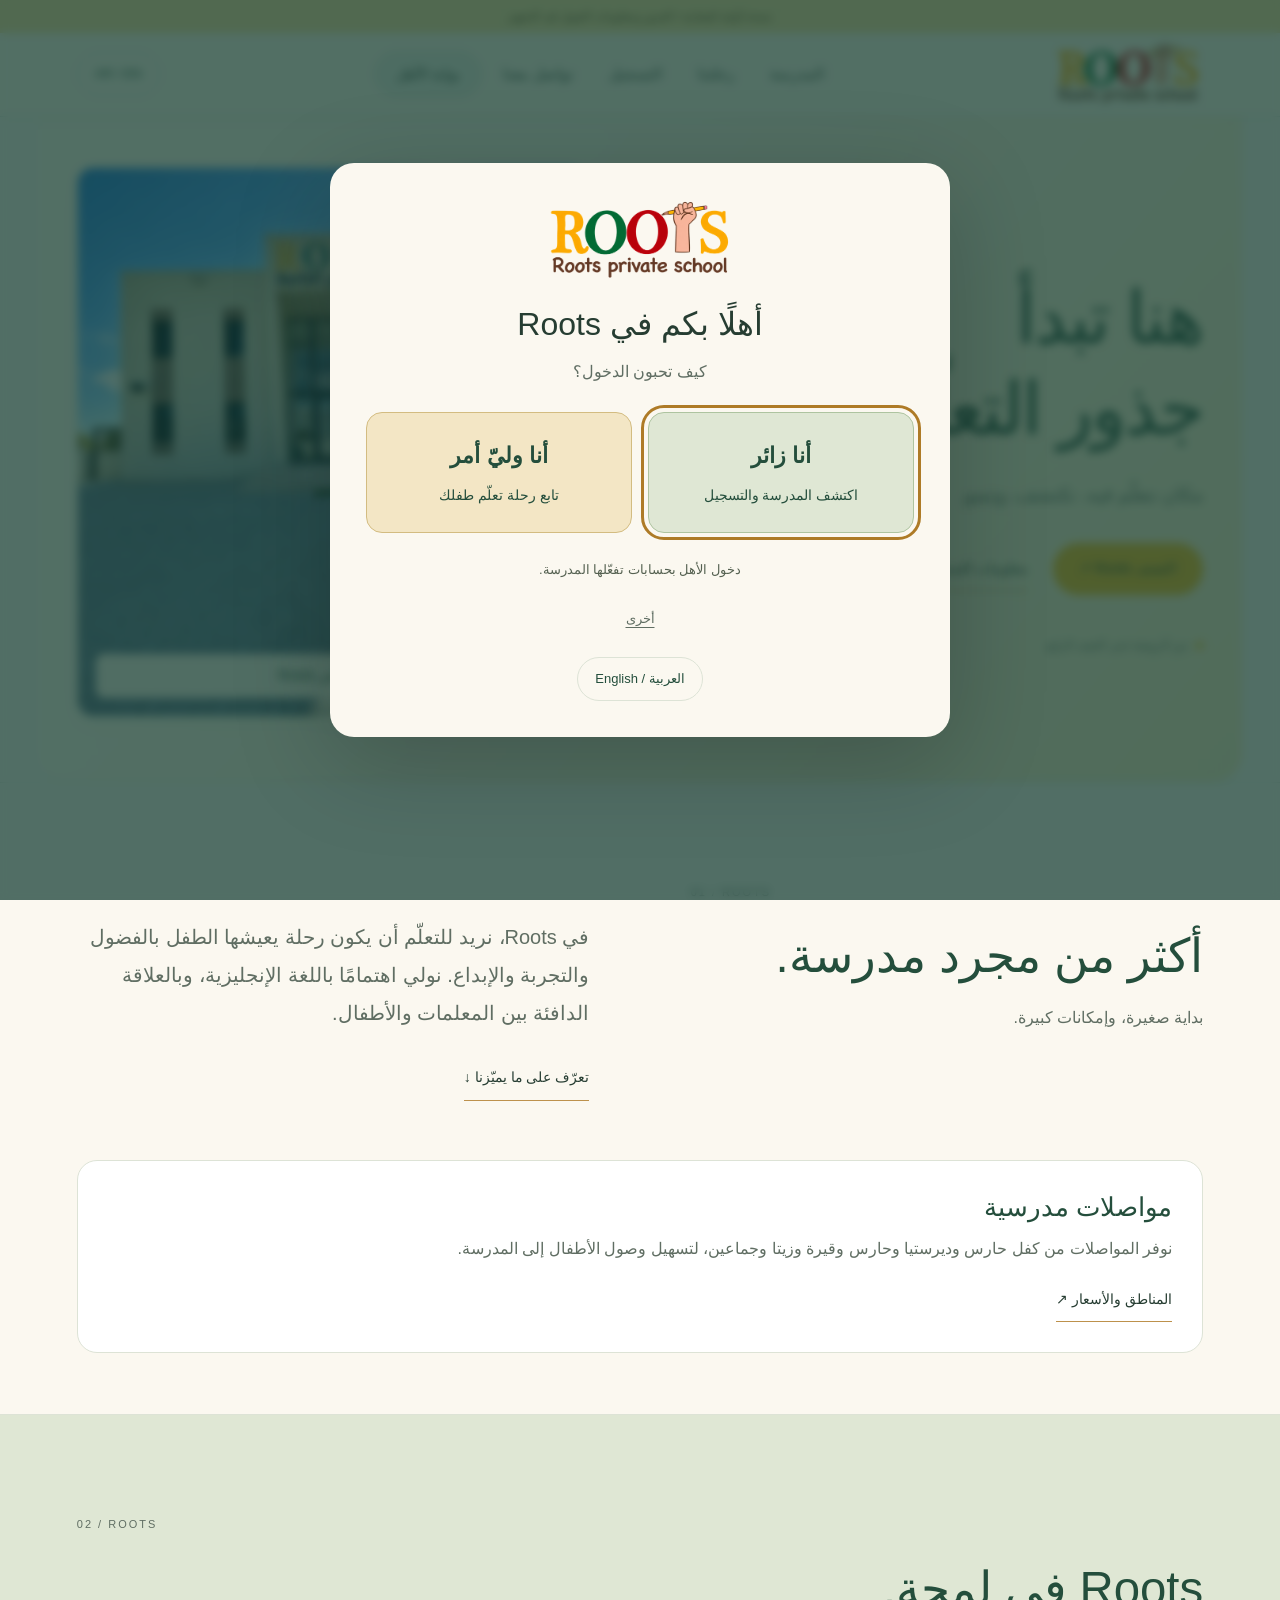
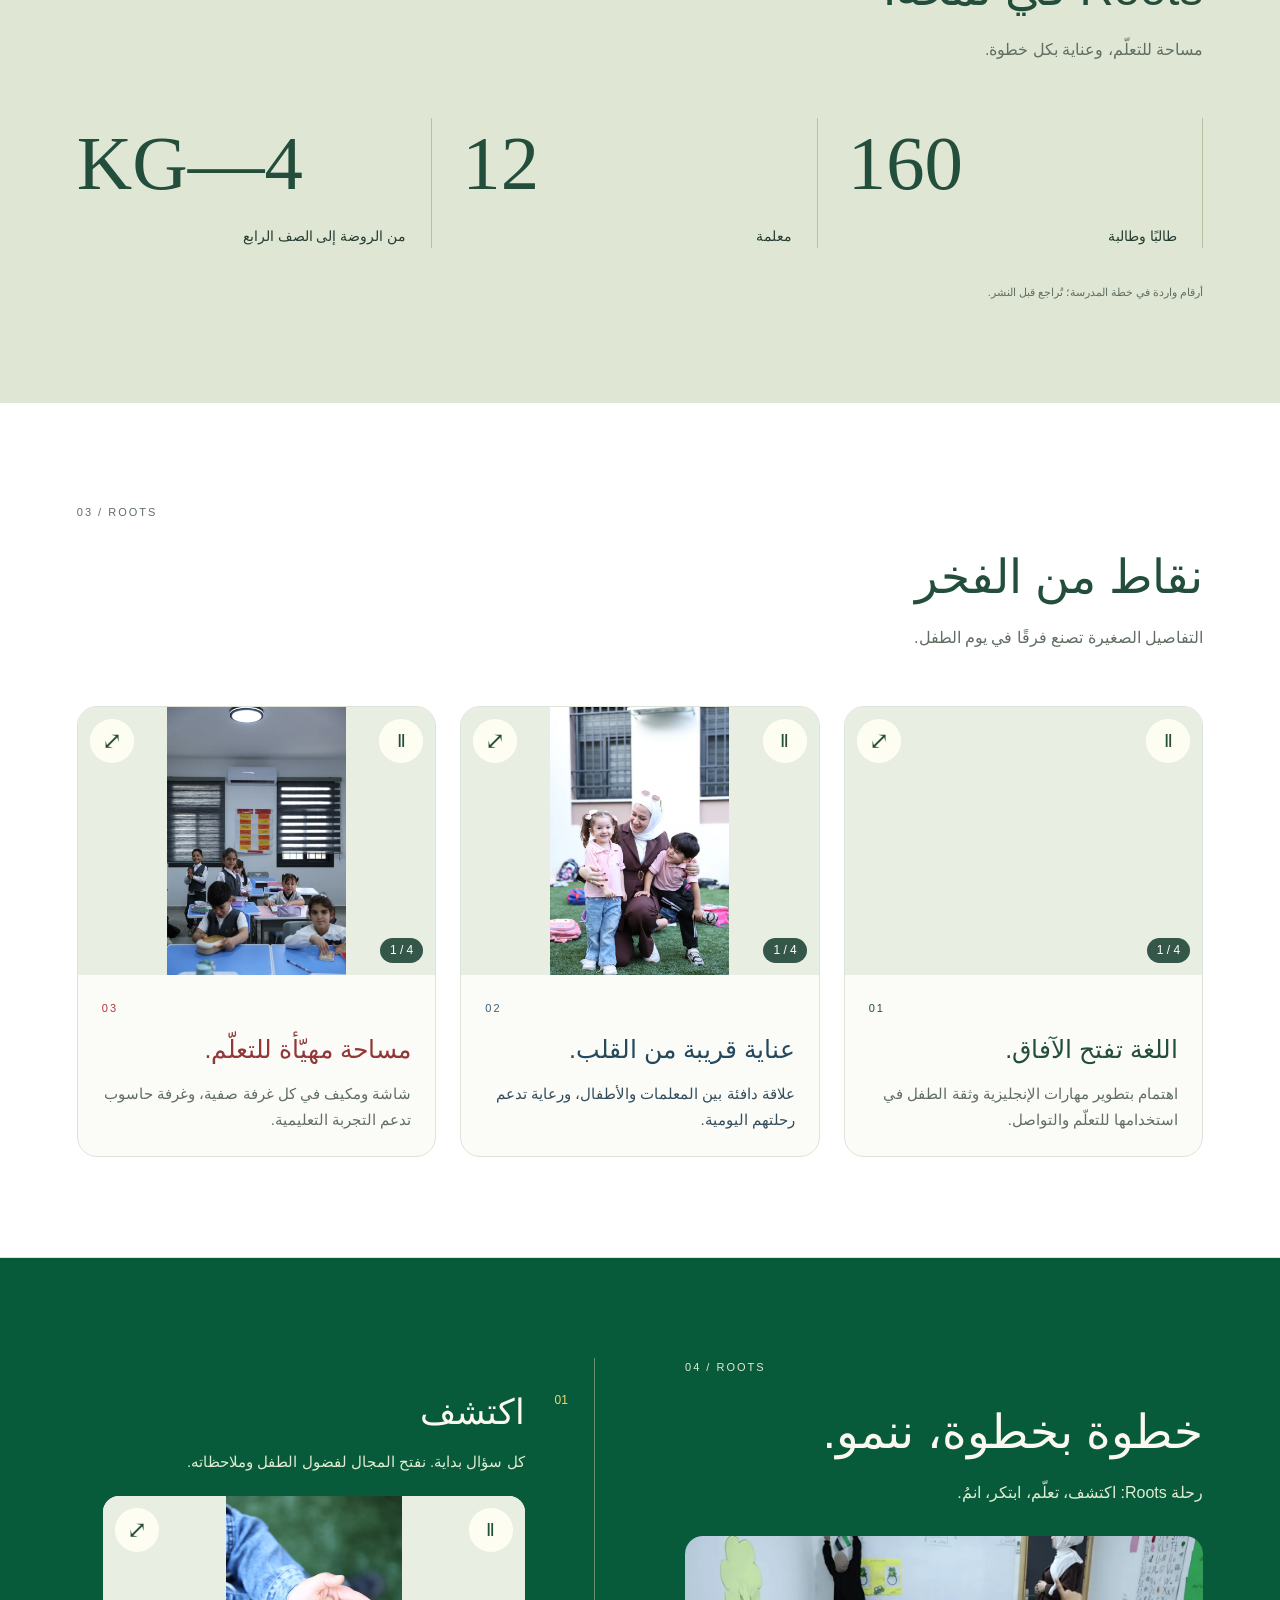
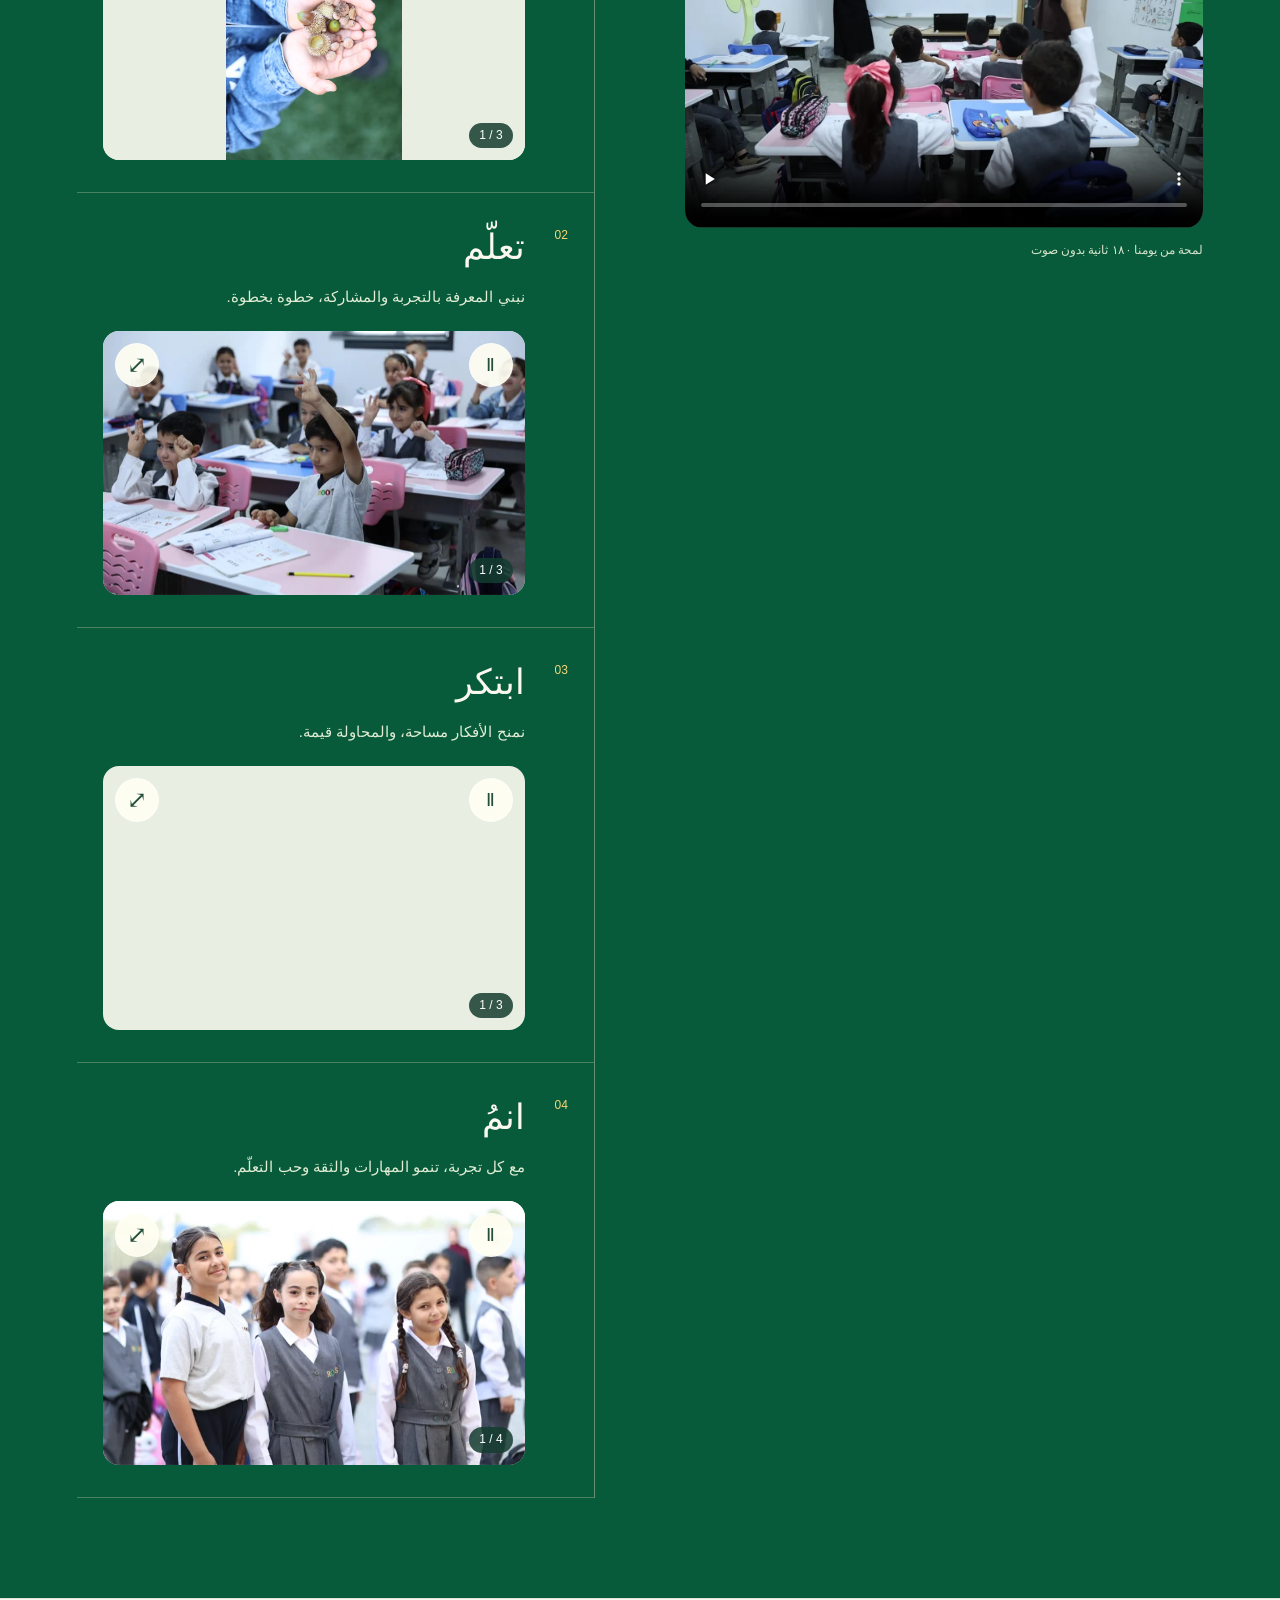
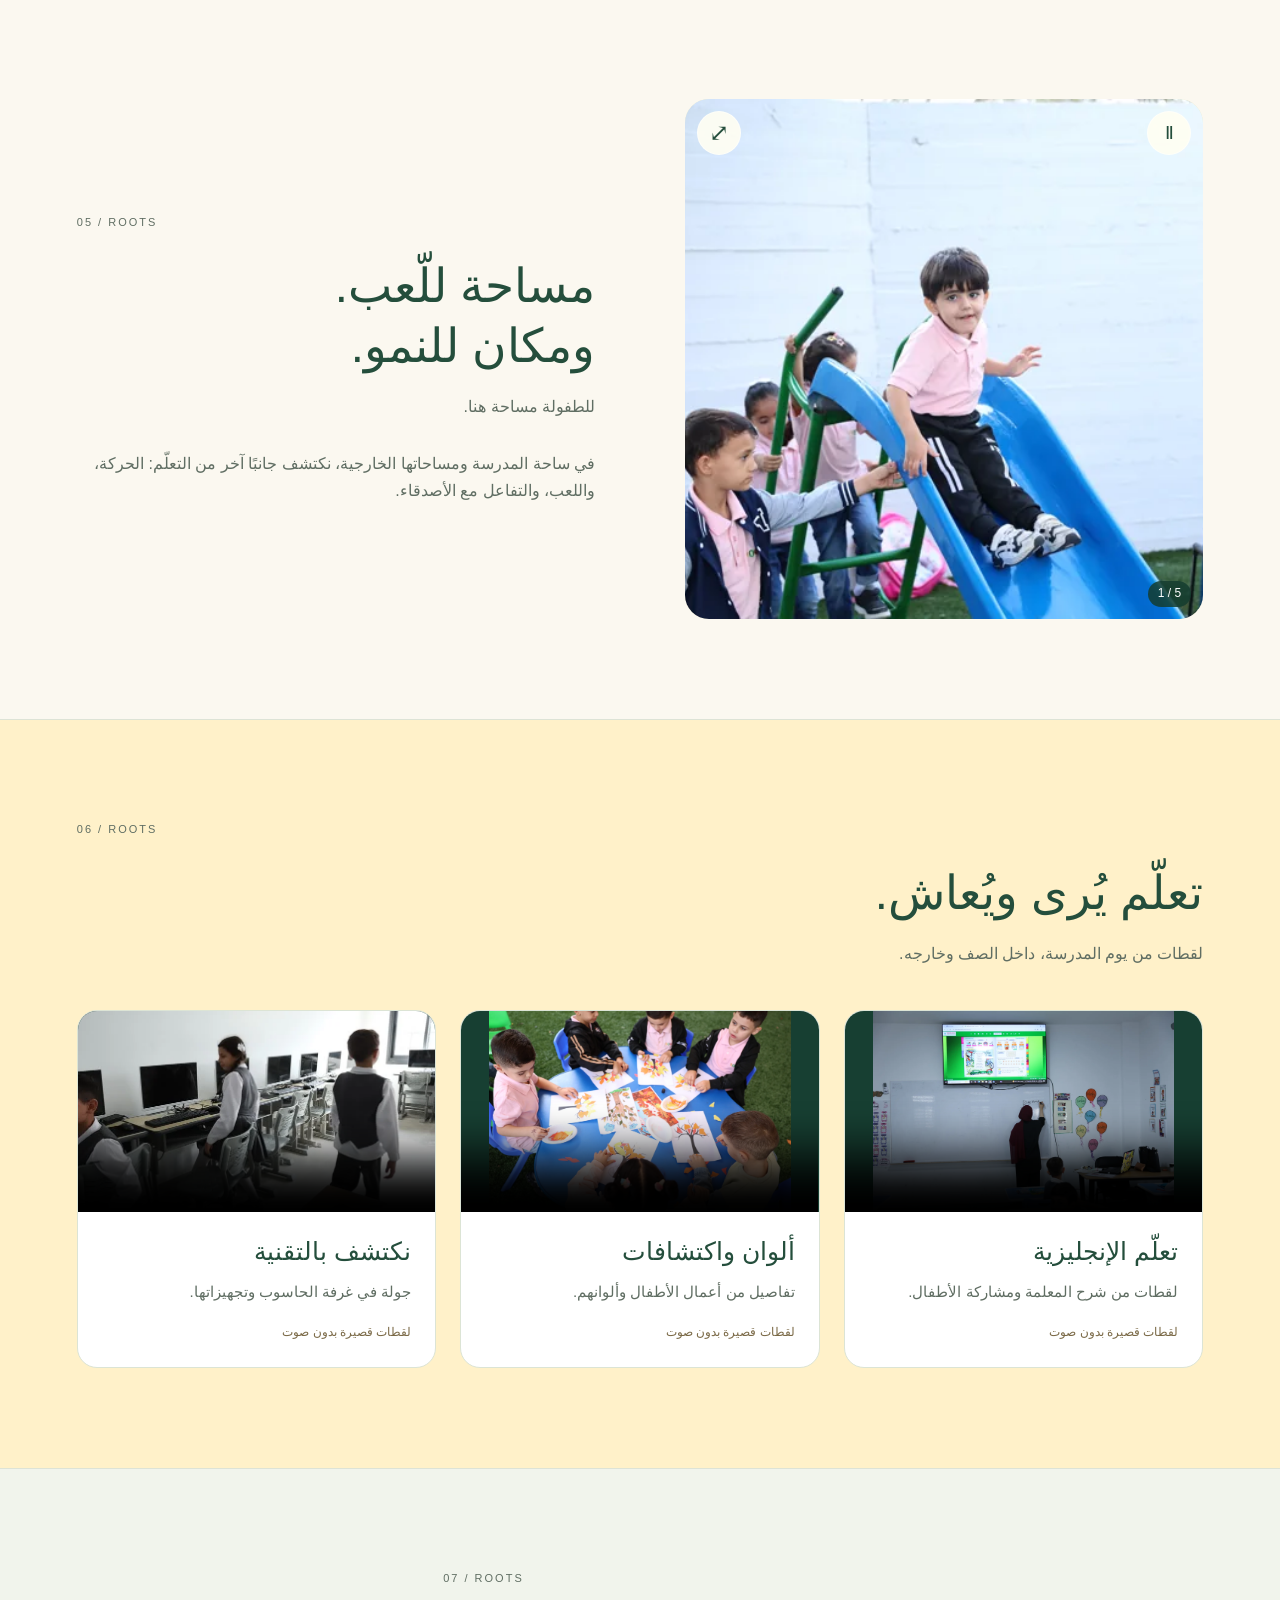
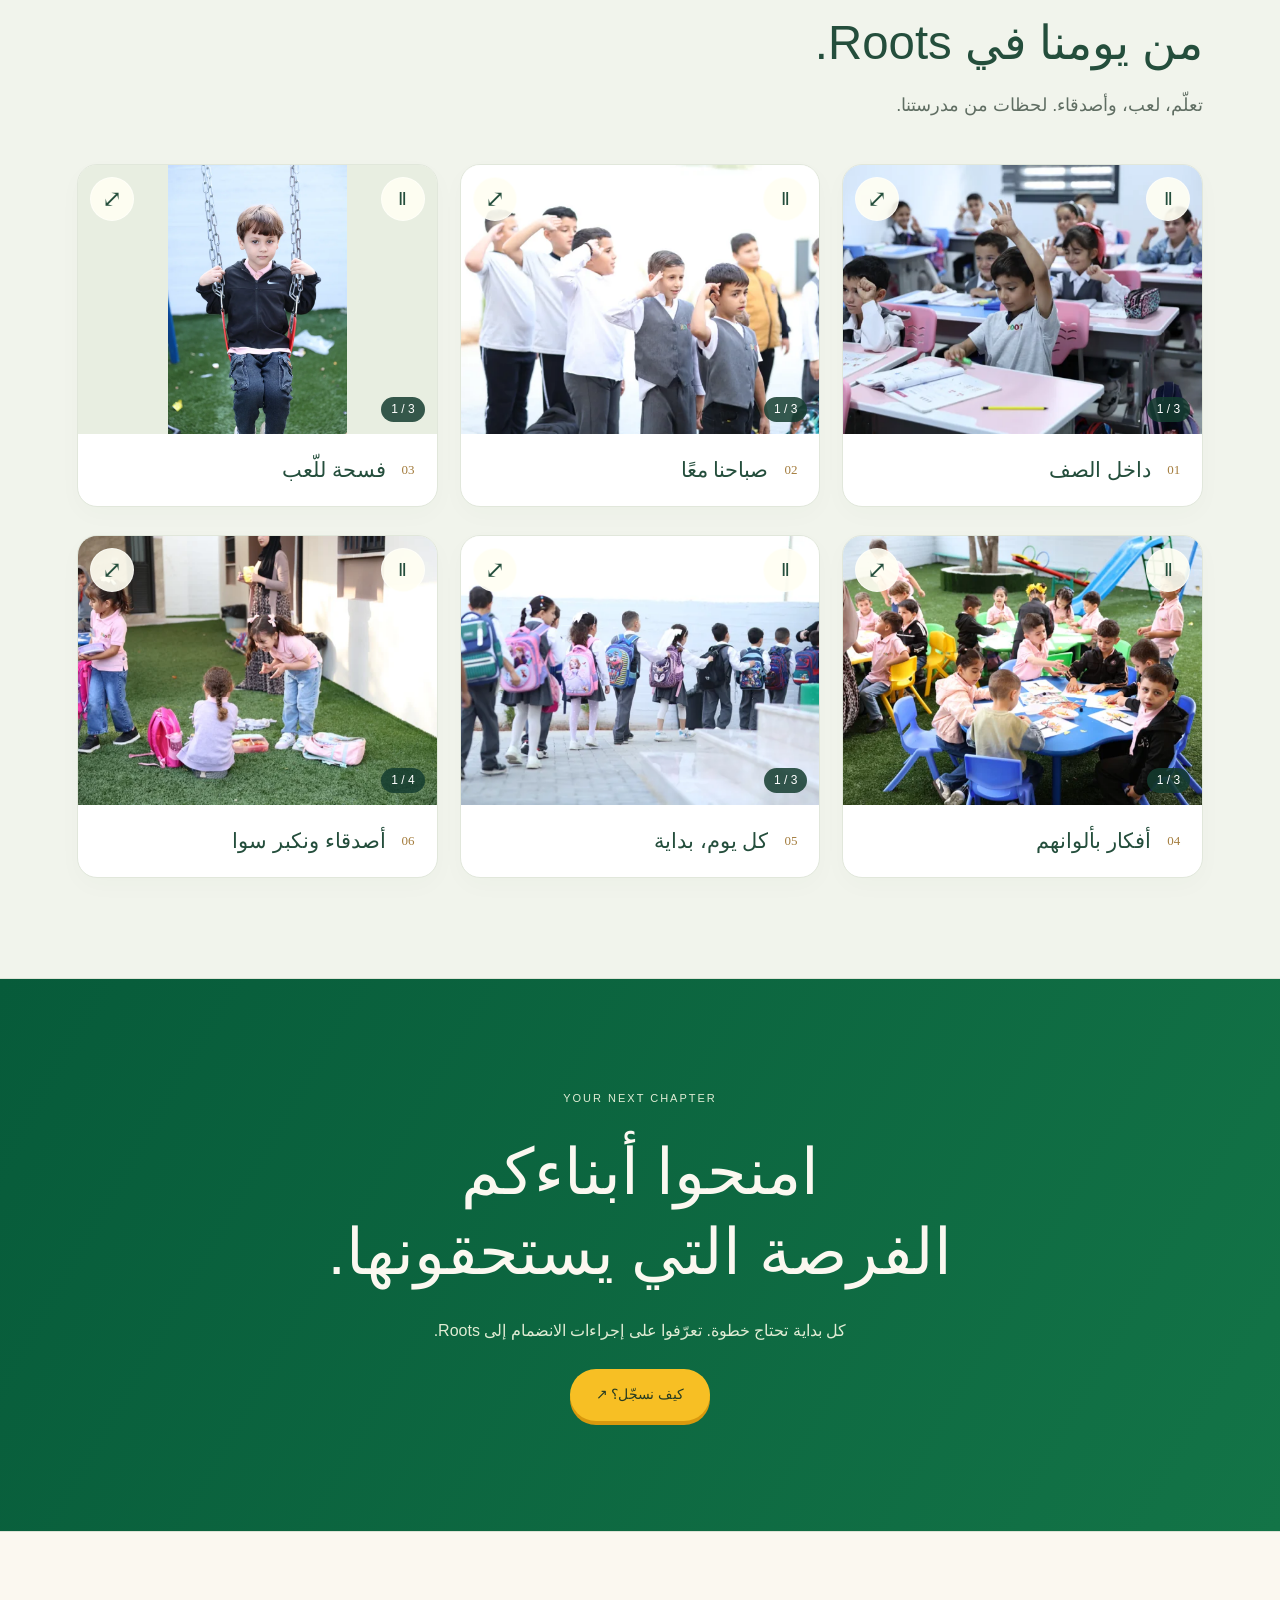
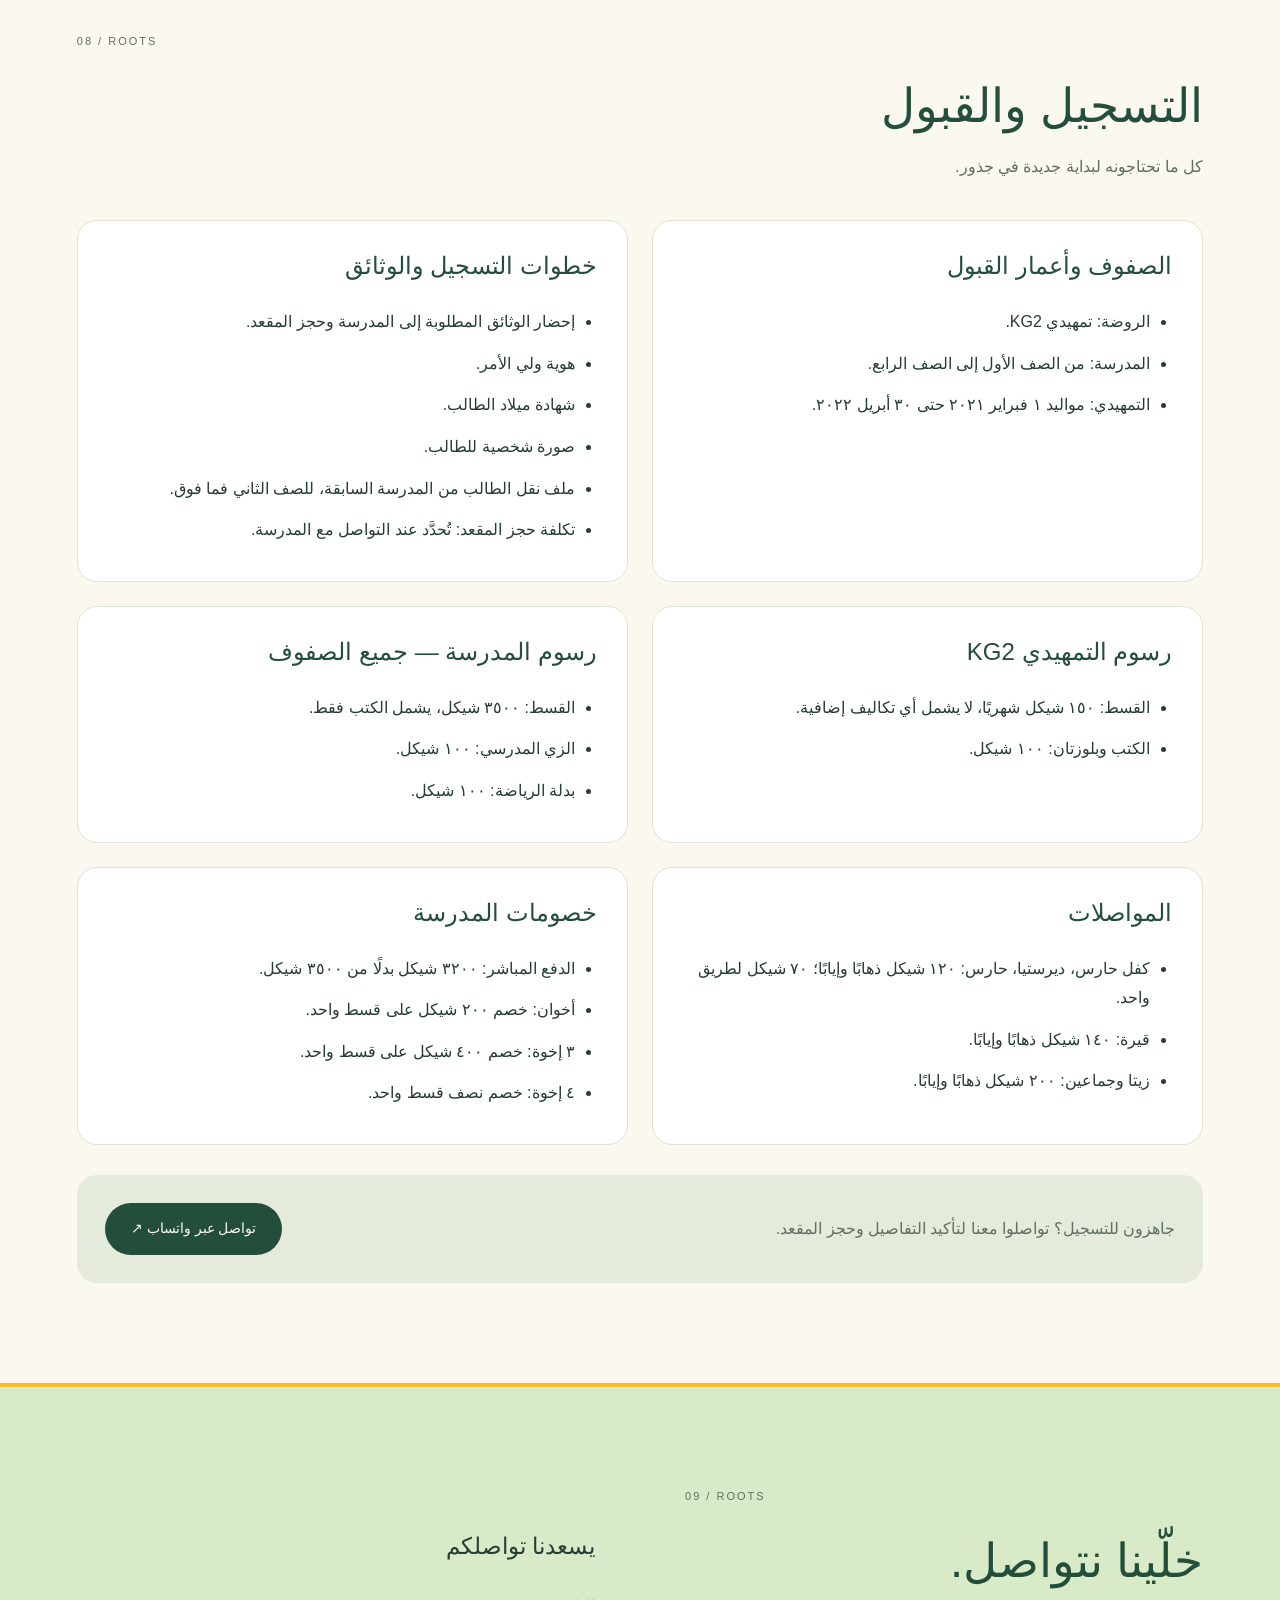
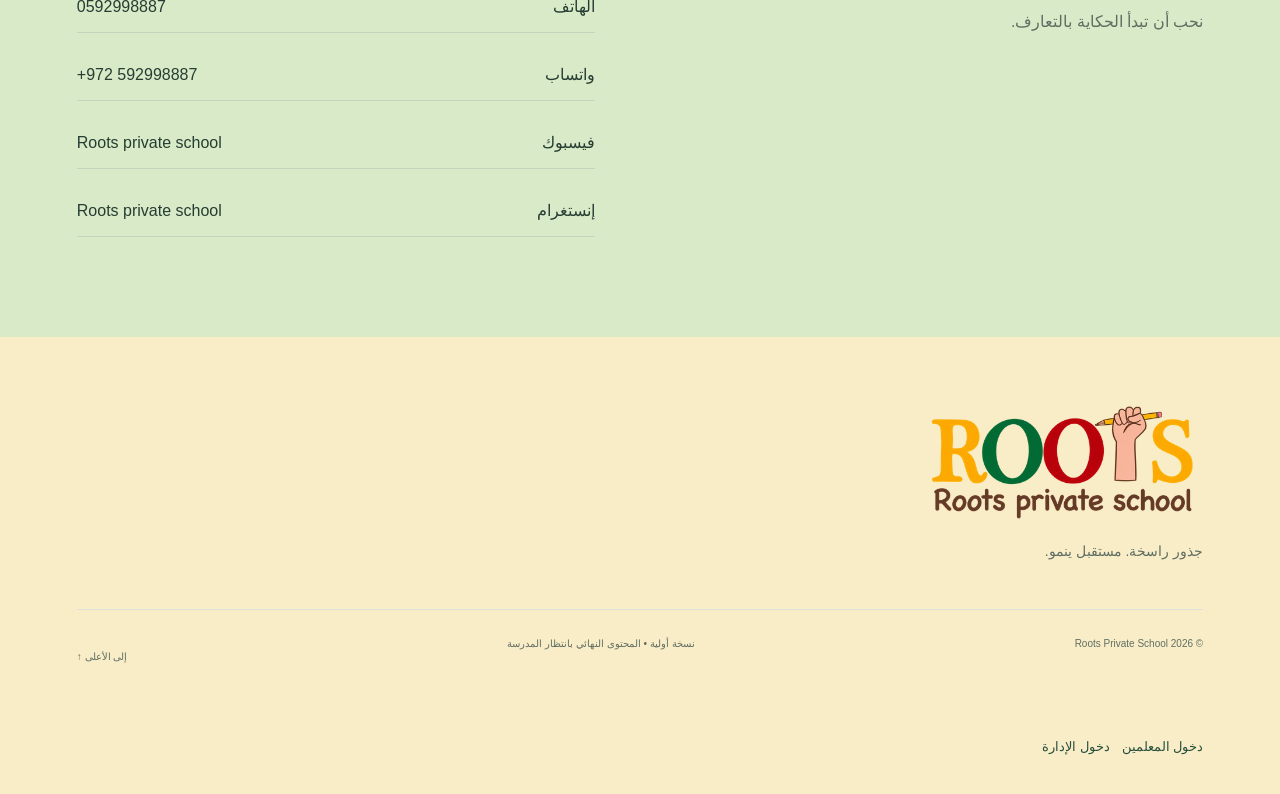
==== commit 7cb77fc7: "Polish public mobile layout, galleries and translations Fix landscape gallery controls and mobile-me" ====
--- a/index.html
+++ b/index.html
@@ -1,10 +1,10 @@
-<!DOCTYPE html><html lang="ar" dir="rtl"><head><meta charset="UTF-8"><meta name="viewport" content="width=device-width,initial-scale=1"><meta name="theme-color" content="#173f32"><meta name="description" content="Roots Private School — مكان نتعلّم فيه، نكتشف، وننمو."><title>Roots | مدرسة روتس الخاصة</title><link rel="stylesheet" href="styles.css?v=transport-25"><script src="script.js?v=readiness-20261104-r9" defer></script><script src="auth-config.js" defer></script><script src="public-content.js?v=15" defer></script><link rel="stylesheet" href="public-refresh.css?v=20261101navigation"></head><body><dialog id="welcome-dialog" class="welcome-dialog" aria-labelledby="welcome-title"><img src="roots-logo.png" alt="Roots Private School" class="welcome-logo"><h2 data-ar="أهلًا بكم في Roots" data-en="Welcome to Roots" id="welcome-title">أهلًا بكم في Roots</h2><p data-ar="كيف تحبون الدخول؟" data-en="How would you like to enter?"  data-content-key="text-0">كيف تحبون الدخول؟</p><div class="welcome-options"><button type="button" id="guest-entry"><strong data-ar="أنا زائر" data-en="I am a guest"  data-content-key="text-1">أنا زائر</strong><span data-ar="اكتشف المدرسة والتسجيل" data-en="Explore the school and admissions"  data-content-key="text-2">اكتشف المدرسة والتسجيل</span></button><a href="parent.html"><strong data-ar="أنا وليّ أمر" data-en="I am a parent"  data-content-key="text-3">أنا وليّ أمر</strong><span data-ar="تابع رحلة تعلّم طفلك" data-en="Follow your child’s learning journey"  data-content-key="text-4">تابع رحلة تعلّم طفلك</span></a></div><p data-ar="دخول الأهل بحسابات تفعّلها المدرسة." data-en="Parent access uses accounts activated by the school." class="portal-note" data-content-key="text-5">دخول الأهل بحسابات تفعّلها المدرسة.</p><div class="other-entry"><button type="button" id="other-entry" class="other-button" aria-expanded="false" aria-controls="other-roles" data-ar="أخرى" data-en="Other" data-content-key="text-6">أخرى</button><div id="other-roles" hidden><a href="teacher.html" data-ar="المعلم" data-en="Teacher" data-content-key="text-7">المعلم</a><a href="admin.html" data-ar="الإدارة" data-en="Admin" data-content-key="text-8">الإدارة</a></div></div><button type="button" id="welcome-language" class="language">English / العربية</button></dialog><a data-ar="انتقل إلى المحتوى" data-en="Skip to content" class="skip-link" href="#main" data-content-key="text-9">انتقل إلى المحتوى</a><div class="draft"><span data-ar="نسخة أولية للمعاينة • الصور ومعلومات القبول قيد التجهيز" data-en="Preview edition • Photography and admissions details are being prepared"  data-content-key="text-10">نسخة أولية للمعاينة • الصور ومعلومات القبول قيد التجهيز</span></div><header class="site-header"><a class="brand" href="#home" aria-label="Roots"><img class="official-logo" src="roots-logo.png" alt="Roots private school" width="1921" height="819"></a><nav id="main-navigation" aria-label="Main navigation"><a data-ar="المدرسة" data-en="Our school" href="#about" data-content-key="text-11">المدرسة</a><a data-ar="رحلتنا" data-en="Our journey" href="#journey" data-content-key="text-12">رحلتنا</a><a data-ar="التسجيل" data-en="Admissions" href="#admissions" data-content-key="text-13">التسجيل</a><a data-ar="تواصل معنا" data-en="Contact" href="#contact" data-content-key="text-14">تواصل معنا</a><a href="parent.html" data-ar="بوابة الأهل" data-en="Parent portal" data-content-key="text-15">بوابة الأهل</a></nav><button class="menu-toggle" id="menu-toggle" type="button" aria-controls="main-navigation" aria-expanded="false"><span data-ar="القائمة" data-en="Menu" data-content-key="text-16">القائمة</span><span aria-hidden="true">☰</span></button><button class="language" id="language" type="button" aria-label="Switch to English">EN ↗</button></header><main id="main"><section class="hero" id="home"><div class="hero-copy"><span class="eyebrow">ROOTS PRIVATE SCHOOL</span><h1 data-ar="هنا تبدأ
+<!DOCTYPE html><html lang="ar" dir="rtl"><head><meta charset="UTF-8"><meta name="viewport" content="width=device-width,initial-scale=1"><meta name="theme-color" content="#173f32"><meta name="description" content="Roots Private School — مكان نتعلّم فيه، نكتشف، وننمو."><title>Roots | مدرسة روتس الخاصة</title><link rel="stylesheet" href="styles.css?v=transport-25"><script src="script.js?v=public-mobile-20261105-r2" defer></script><script src="auth-config.js" defer></script><script src="public-content.js?v=15" defer></script><link rel="stylesheet" href="public-refresh.css?v=20261101navigation"><link rel="stylesheet" href="mobile-refinements.css?v=public-mobile-20261105-r2"></head><body class="public-site"><dialog id="welcome-dialog" class="welcome-dialog" aria-labelledby="welcome-title"><img decoding="async" src="media/roots-logo-480.webp" alt="Roots Private School" class="welcome-logo" draggable="false" srcset="media/roots-logo-480.webp 480w, media/roots-logo-960.webp 960w" sizes="(max-width:800px) 125px, 180px"><h2 data-ar="أهلًا بكم في Roots" data-en="Welcome to Roots" id="welcome-title">أهلًا بكم في Roots</h2><p data-ar="كيف تحبون الدخول؟" data-en="How would you like to enter?"  data-content-key="text-0">كيف تحبون الدخول؟</p><div class="welcome-options"><button type="button" id="guest-entry"><strong data-ar="أنا زائر" data-en="I am a guest"  data-content-key="text-1">أنا زائر</strong><span data-ar="اكتشف المدرسة والتسجيل" data-en="Explore the school and admissions"  data-content-key="text-2">اكتشف المدرسة والتسجيل</span></button><a href="parent.html"><strong data-ar="أنا وليّ أمر" data-en="I am a parent"  data-content-key="text-3">أنا وليّ أمر</strong><span data-ar="تابع رحلة تعلّم طفلك" data-en="Follow your child’s learning journey"  data-content-key="text-4">تابع رحلة تعلّم طفلك</span></a></div><p data-ar="دخول الأهل بحسابات تفعّلها المدرسة." data-en="Parent access uses accounts activated by the school." class="portal-note" data-content-key="text-5">دخول الأهل بحسابات تفعّلها المدرسة.</p><div class="other-entry"><button type="button" id="other-entry" class="other-button" aria-expanded="false" aria-controls="other-roles" data-ar="أخرى" data-en="Other" data-content-key="text-6">أخرى</button><div id="other-roles" hidden><a href="teacher.html" data-ar="المعلم" data-en="Teacher" data-content-key="text-7">المعلم</a><a href="admin.html" data-ar="الإدارة" data-en="Admin" data-content-key="text-8">الإدارة</a></div></div><button type="button" id="welcome-language" class="language">English / العربية</button></dialog><a data-ar="انتقل إلى المحتوى" data-en="Skip to content" class="skip-link" href="#main" data-content-key="text-9">انتقل إلى المحتوى</a><div class="draft"><span data-ar="نسخة أولية للمعاينة • الصور ومعلومات القبول قيد التجهيز" data-en="Preview edition • Photography and admissions details are being prepared"  data-content-key="text-10">نسخة أولية للمعاينة • الصور ومعلومات القبول قيد التجهيز</span></div><header class="site-header"><a class="brand" href="#home" aria-label="Roots"><img decoding="async" class="official-logo" src="media/roots-logo-480.webp" alt="Roots private school" width="1921" height="819" draggable="false" srcset="media/roots-logo-480.webp 480w, media/roots-logo-960.webp 960w" sizes="(max-width:800px) 125px, 180px"></a><nav id="main-navigation" aria-label="Main navigation"><a data-ar="المدرسة" data-en="Our school" href="#about" data-content-key="text-11">المدرسة</a><a data-ar="رحلتنا" data-en="Our journey" href="#journey" data-content-key="text-12">رحلتنا</a><a data-ar="التسجيل" data-en="Admissions" href="#admissions" data-content-key="text-13">التسجيل</a><a data-ar="تواصل معنا" data-en="Contact" href="#contact" data-content-key="text-14">تواصل معنا</a><a href="parent.html" data-ar="بوابة الأهل" data-en="Parent portal" data-content-key="text-15">بوابة الأهل</a></nav><button class="menu-toggle" id="menu-toggle" type="button" aria-controls="main-navigation" aria-expanded="false"><span data-ar="القائمة" data-en="Menu" data-content-key="text-16">القائمة</span><span aria-hidden="true">☰</span></button><button class="language" id="language" type="button" aria-label="Switch to English">EN ↗</button></header><main id="main"><section class="hero" id="home"><div class="hero-copy"><span class="eyebrow">ROOTS PRIVATE SCHOOL</span><h1 data-ar="هنا تبدأ
 جذور التعلّم." data-en="Where learning
 takes root."  data-content-key="text-17">هنا تبدأ
-جذور التعلّم.</h1><p data-ar="مكان نتعلّم فيه، نكتشف، وننمو." data-en="A place to learn, discover, and grow." class="hero-description" data-content-key="text-18">مكان نتعلّم فيه، نكتشف، وننمو.</p><div class="actions"><a data-ar="اكتشف Roots ↗" data-en="Discover Roots ↗" href="#about" class="button" data-content-key="text-19">اكتشف Roots ↗</a><a data-ar="معلومات التسجيل" data-en="Explore admissions" href="#admissions" class="text-link" data-content-key="text-20">معلومات التسجيل</a></div><div class="hero-caption"><span class="dot"></span><span data-ar="من الروضة حتى الصف الرابع" data-en="Kindergarten through Grade 4"  data-content-key="text-21">من الروضة حتى الصف الرابع</span></div></div><div class="hero-art school-photo"><img src="school-entrance.jpg" width="1086" height="1448" alt="مدخل مدرسة جذور الخاصة — Roots Private School entrance"><span class="school-photo-caption" data-ar="أهلًا بكم في Roots" data-en="Welcome to Roots" data-content-key="text-22">أهلًا بكم في Roots</span></div></section><section class="intro section" id="about"><div><div class="section-head"><span class="eyebrow">01 / ROOTS</span><h2 data-ar="أكثر من مجرد مدرسة." data-en="More than a school."  data-content-key="text-23">أكثر من مجرد مدرسة.</h2><p data-ar="بداية صغيرة، وإمكانات كبيرة." data-en="Small beginnings. Big possibilities."  data-content-key="text-24">بداية صغيرة، وإمكانات كبيرة.</p></div></div><div class="intro-copy"><p data-ar="في Roots، نريد للتعلّم أن يكون رحلة يعيشها الطفل بالفضول والتجربة والإبداع. نولي اهتمامًا باللغة الإنجليزية، وبالعلاقة الدافئة بين المعلمات والأطفال." data-en="At Roots, learning is a journey of curiosity, discovery, and creativity. Our focus is on developing English skills and building warm relationships between teachers and children."  data-content-key="text-25">في Roots، نريد للتعلّم أن يكون رحلة يعيشها الطفل بالفضول والتجربة والإبداع. نولي اهتمامًا باللغة الإنجليزية، وبالعلاقة الدافئة بين المعلمات والأطفال.</p><a data-ar="تعرّف على ما يميّزنا ↓" data-en="Explore what makes Roots special ↓" href="#pride" class="text-link" data-content-key="text-26">تعرّف على ما يميّزنا ↓</a></div><div class="transport-feature"><h3 data-ar="مواصلات مدرسية" data-en="School transportation">مواصلات مدرسية</h3><p data-ar="نوفر المواصلات من كفل حارس وديرستيا وحارس وقيرة وزيتا وجماعين، لتسهيل وصول الأطفال إلى المدرسة." data-en="Transportation is available from Kifl Haris, Deir Istiya, Haris, Qira, Zeita and Jamma’in, helping children get to school.">نوفر المواصلات من كفل حارس وديرستيا وحارس وقيرة وزيتا وجماعين، لتسهيل وصول الأطفال إلى المدرسة.</p><a class="text-link" href="#apply" data-ar="المناطق والأسعار ↗" data-en="Routes and fees ↗">المناطق والأسعار ↗</a></div></section><section class="facts section" id="facts"><div class="section-head"><span class="eyebrow">02 / ROOTS</span><h2 data-ar="Roots في لمحة." data-en="Roots at a glance."  data-content-key="text-27">Roots في لمحة.</h2><p data-ar="مساحة للتعلّم، وعناية بكل خطوة." data-en="Space to learn. Care at every step."  data-content-key="text-28">مساحة للتعلّم، وعناية بكل خطوة.</p></div><div class="fact-grid"><div class="fact"><strong>160</strong><span data-ar="طالبًا وطالبة" data-en="Students"  data-content-key="text-29">طالبًا وطالبة</span></div><div class="fact"><strong>12</strong><span data-ar="معلمة" data-en="Teachers"  data-content-key="text-30">معلمة</span></div><div class="fact"><strong>KG—4</strong><span data-ar="من الروضة إلى الصف الرابع" data-en="Kindergarten to Grade 4"  data-content-key="text-31">من الروضة إلى الصف الرابع</span></div></div><p data-ar="أرقام واردة في خطة المدرسة؛ تُراجع قبل النشر." data-en="Figures from the school brief; to be confirmed before publication." class="note" data-content-key="text-32">أرقام واردة في خطة المدرسة؛ تُراجع قبل النشر.</p></section><section class="section pride" id="pride"><div class="section-head"><span class="eyebrow">03 / ROOTS</span><h2 data-ar="نقاط من الفخر" data-en="Points of Pride"  data-content-key="text-33">نقاط من الفخر</h2><p data-ar="التفاصيل الصغيرة تصنع فرقًا في يوم الطفل." data-en="Thoughtful details shape a child’s day."  data-content-key="text-34">التفاصيل الصغيرة تصنع فرقًا في يوم الطفل.</p></div><div class="pride-grid"><article class="pride-item"><div class="card-gallery" data-gallery="[{&quot;src&quot;: &quot;media/selected-0371-1600.webp&quot;, &quot;thumb&quot;: &quot;media/selected-0371-640.webp&quot;, &quot;alt&quot;: &quot;تعلّم الإنجليزية مع المعلمة والشاشة&quot;, &quot;portrait&quot;: false, &quot;position&quot;: &quot;50% 32%&quot;}, {&quot;src&quot;: &quot;media/selected-0400-1600.webp&quot;, &quot;thumb&quot;: &quot;media/selected-0400-640.webp&quot;, &quot;alt&quot;: &quot;كتاب الإنجليزية ووسائل الشرح أثناء الدرس&quot;, &quot;portrait&quot;: false, &quot;position&quot;: &quot;50% 32%&quot;}, {&quot;src&quot;: &quot;media/selected-0379-1600.webp&quot;, &quot;thumb&quot;: &quot;media/selected-0379-640.webp&quot;, &quot;alt&quot;: &quot;طلاب Roots أثناء الحصة&quot;, &quot;portrait&quot;: false, &quot;position&quot;: &quot;50% 32%&quot;}, {&quot;src&quot;: &quot;media/selected-0385-1600.webp&quot;, &quot;thumb&quot;: &quot;media/selected-0385-640.webp&quot;, &quot;alt&quot;: &quot;وسائل رقمية تدعم التعلّم&quot;, &quot;portrait&quot;: false, &quot;position&quot;: &quot;50% 32%&quot;}]" aria-label="صور مدرسة Roots — مجموعة 1"><div class="gallery-stage"><img class="gallery-image" src="media/selected-0371-1600.webp" alt="تعلّم الإنجليزية مع المعلمة والشاشة" loading="lazy"><button class="gallery-expand" type="button" aria-label="تكبير الصورة" title="تكبير الصورة">⤢</button><span class="gallery-count" dir="ltr">1 / 4</span></div></div><span class="eyebrow">01</span><h3 data-ar="اللغة تفتح الآفاق." data-en="Language opens doors."  data-content-key="text-35">اللغة تفتح الآفاق.</h3><p data-ar="اهتمام بتطوير مهارات الإنجليزية وثقة الطفل في استخدامها للتعلّم والتواصل." data-en="A focus on English skills and the confidence to use them in learning and communication."  data-content-key="text-36">اهتمام بتطوير مهارات الإنجليزية وثقة الطفل في استخدامها للتعلّم والتواصل.</p></article><article class="pride-item"><div class="card-gallery" data-gallery="[{&quot;src&quot;: &quot;media/selected-0256-1600.webp&quot;, &quot;thumb&quot;: &quot;media/selected-0256-640.webp&quot;, &quot;alt&quot;: &quot;المعلمة مع الأطفال في الساحة&quot;, &quot;portrait&quot;: true, &quot;position&quot;: &quot;50% 32%&quot;}, {&quot;src&quot;: &quot;media/selected-0175-1600.webp&quot;, &quot;thumb&quot;: &quot;media/selected-0175-640.webp&quot;, &quot;alt&quot;: &quot;مشاركة أحد الطلاب مع المعلمة&quot;, &quot;portrait&quot;: true, &quot;position&quot;: &quot;50% 32%&quot;}, {&quot;src&quot;: &quot;media/care-teacher-0480-1600.webp&quot;, &quot;thumb&quot;: &quot;media/care-teacher-0480-640.webp&quot;, &quot;alt&quot;: &quot;المعلمة تساعد طالبًا في استخدام الحاسوب&quot;, &quot;portrait&quot;: true}, {&quot;src&quot;: &quot;media/care-welcome-0182-1600.webp&quot;, &quot;thumb&quot;: &quot;media/care-welcome-0182-640.webp&quot;, &quot;alt&quot;: &quot;استقبال طفلة ومرافقتها عند الوصول إلى المدرسة&quot;, &quot;portrait&quot;: false}]" aria-label="صور مدرسة Roots — مجموعة 2"><div class="gallery-stage"><img class="gallery-image is-portrait" src="media/selected-0256-1600.webp" alt="المعلمة مع الأطفال في الساحة" loading="lazy"><button class="gallery-expand" type="button" aria-label="تكبير الصورة" title="تكبير الصورة">⤢</button><span class="gallery-count" dir="ltr">1 / 4</span></div></div><span class="eyebrow">02</span><h3 data-ar="عناية قريبة من القلب." data-en="Care that feels like family."  data-content-key="text-37">عناية قريبة من القلب.</h3><p data-ar="علاقة دافئة بين المعلمات والأطفال، ورعاية تدعم رحلتهم اليومية." data-en="Warm relationships between teachers and children, with care throughout their school day."  data-content-key="text-38">علاقة دافئة بين المعلمات والأطفال، ورعاية تدعم رحلتهم اليومية.</p></article><article class="pride-item"><div class="card-gallery" data-gallery="[{&quot;src&quot;: &quot;media/selected-0353-1600.webp&quot;, &quot;thumb&quot;: &quot;media/selected-0353-640.webp&quot;, &quot;alt&quot;: &quot;صف مجهّز بالمكيف والإضاءة والطاولات&quot;, &quot;portrait&quot;: true, &quot;position&quot;: &quot;50% 32%&quot;}, {&quot;src&quot;: &quot;media/selected-0312-1600.webp&quot;, &quot;thumb&quot;: &quot;media/selected-0312-640.webp&quot;, &quot;alt&quot;: &quot;مساحة صفية منظمة للأطفال&quot;, &quot;portrait&quot;: false, &quot;position&quot;: &quot;50% 32%&quot;}, {&quot;src&quot;: &quot;media/selected-0443-1600.webp&quot;, &quot;thumb&quot;: &quot;media/selected-0443-640.webp&quot;, &quot;alt&quot;: &quot;لوحة الأنشطة في المساحة الخارجية&quot;, &quot;portrait&quot;: false, &quot;position&quot;: &quot;50% 32%&quot;}, {&quot;src&quot;: &quot;media/selected-0450-1600.webp&quot;, &quot;thumb&quot;: &quot;media/selected-0450-640.webp&quot;, &quot;alt&quot;: &quot;غرفة الحاسوب في مدرسة Roots&quot;, &quot;portrait&quot;: false, &quot;position&quot;: &quot;50% 32%&quot;}]" aria-label="صور مدرسة Roots — مجموعة 3"><div class="gallery-stage"><img class="gallery-image is-portrait" src="media/selected-0353-1600.webp" alt="صف مجهّز بالمكيف والإضاءة والطاولات" loading="lazy"><button class="gallery-expand" type="button" aria-label="تكبير الصورة" title="تكبير الصورة">⤢</button><span class="gallery-count" dir="ltr">1 / 4</span></div></div><span class="eyebrow">03</span><h3 data-ar="مساحة مهيّأة للتعلّم." data-en="Room to learn comfortably."  data-content-key="text-39">مساحة مهيّأة للتعلّم.</h3><p data-ar="شاشة ومكيف في كل غرفة صفية، وغرفة حاسوب تدعم التجربة التعليمية." data-en="Classrooms equipped with screens and air conditioning, plus a computer room for learning."  data-content-key="text-40">شاشة ومكيف في كل غرفة صفية، وغرفة حاسوب تدعم التجربة التعليمية.</p></article></div></section><section class="journey section" id="journey"><div class="journey-title"><div class="section-head"><span class="eyebrow">04 / ROOTS</span><h2 data-ar="خطوة بخطوة، ننمو." data-en="Growing, one step at a time."  data-content-key="text-41">خطوة بخطوة، ننمو.</h2><p data-ar="رحلة Roots: اكتشف، تعلّم، ابتكر، انمُ." data-en="The Roots journey: discover, learn, create, grow."  data-content-key="text-42">رحلة Roots: اكتشف، تعلّم، ابتكر، انمُ.</p></div><figure class="journey-film"><video controls playsinline preload="none" poster="media/classroom-1280.webp" aria-label="رحلة يوم في Roots، فيديو بدون صوت"><source src="media/roots-school-day.mp4" type="video/mp4"></video><figcaption data-ar="لمحة من يومنا · ١٨ ثانية بدون صوت" data-en="A glimpse of our day · 18 seconds, silent">لمحة من يومنا · ١٨ ثانية بدون صوت</figcaption></figure></div><div class="journey-steps"><article class="journey-step"><span class="step-index">01</span><div><h3 data-ar="اكتشف" data-en="Discover"  data-content-key="text-43">اكتشف</h3><p data-ar="كل سؤال بداية. نفتح المجال لفضول الطفل وملاحظاته." data-en="Every question is a beginning. Make room for curiosity and observation."  data-content-key="text-44">كل سؤال بداية. نفتح المجال لفضول الطفل وملاحظاته.</p><div class="card-gallery" data-gallery="[{&quot;src&quot;: &quot;media/selected-0255-1600.webp&quot;, &quot;thumb&quot;: &quot;media/selected-0255-640.webp&quot;, &quot;alt&quot;: &quot;اكتشاف الطبيعة في ساحة المدرسة&quot;, &quot;portrait&quot;: true, &quot;position&quot;: &quot;50% 32%&quot;}, {&quot;src&quot;: &quot;media/selected-0318-1600.webp&quot;, &quot;thumb&quot;: &quot;media/selected-0318-640.webp&quot;, &quot;alt&quot;: &quot;نكتشف الألوان والخامات بالتجربة&quot;, &quot;portrait&quot;: false, &quot;position&quot;: &quot;50% 50%&quot;}, {&quot;src&quot;: &quot;media/selected-0243-1600.webp&quot;, &quot;thumb&quot;: &quot;media/selected-0243-640.webp&quot;, &quot;alt&quot;: &quot;الأطفال يتشاركون وقتهم في الساحة&quot;, &quot;portrait&quot;: false, &quot;position&quot;: &quot;50% 32%&quot;}]" aria-label="صور مدرسة Roots — مجموعة 4"><div class="gallery-stage"><img class="gallery-image is-portrait" src="media/selected-0255-1600.webp" alt="اكتشاف الطبيعة في ساحة المدرسة" loading="lazy"><button class="gallery-expand" type="button" aria-label="تكبير الصورة" title="تكبير الصورة">⤢</button><span class="gallery-count" dir="ltr">1 / 3</span></div></div></div></article><article class="journey-step"><span class="step-index">02</span><div><h3 data-ar="تعلّم" data-en="Learn"  data-content-key="text-45">تعلّم</h3><p data-ar="نبني المعرفة بالتجربة والمشاركة، خطوة بخطوة." data-en="Build understanding through experience and participation, step by step."  data-content-key="text-46">نبني المعرفة بالتجربة والمشاركة، خطوة بخطوة.</p><div class="card-gallery" data-gallery="[{&quot;src&quot;: &quot;media/selected-0306-1600.webp&quot;, &quot;thumb&quot;: &quot;media/selected-0306-640.webp&quot;, &quot;alt&quot;: &quot;المشاركة ورفع الأيدي في الصف&quot;, &quot;portrait&quot;: false, &quot;position&quot;: &quot;50% 32%&quot;}, {&quot;src&quot;: &quot;media/selected-0388-1600.webp&quot;, &quot;thumb&quot;: &quot;media/selected-0388-640.webp&quot;, &quot;alt&quot;: &quot;الثقة بالمشاركة أثناء الحصة&quot;, &quot;portrait&quot;: true, &quot;position&quot;: &quot;50% 32%&quot;}, {&quot;src&quot;: &quot;media/selected-0399-1600.webp&quot;, &quot;thumb&quot;: &quot;media/selected-0399-640.webp&quot;, &quot;alt&quot;: &quot;شرح الدرس باستخدام الشاشة&quot;, &quot;portrait&quot;: true, &quot;position&quot;: &quot;50% 32%&quot;}]" aria-label="صور مدرسة Roots — مجموعة 5"><div class="gallery-stage"><img class="gallery-image" src="media/selected-0306-1600.webp" alt="المشاركة ورفع الأيدي في الصف" loading="lazy"><button class="gallery-expand" type="button" aria-label="تكبير الصورة" title="تكبير الصورة">⤢</button><span class="gallery-count" dir="ltr">1 / 3</span></div></div></div></article><article class="journey-step"><span class="step-index">03</span><div><h3 data-ar="ابتكر" data-en="Create"  data-content-key="text-47">ابتكر</h3><p data-ar="نمنح الأفكار مساحة، والمحاولة قيمة." data-en="Give ideas room to grow, and make every attempt count."  data-content-key="text-48">نمنح الأفكار مساحة، والمحاولة قيمة.</p><div class="card-gallery" data-gallery="[{&quot;src&quot;: &quot;media/selected-0318-1600.webp&quot;, &quot;thumb&quot;: &quot;media/selected-0318-640.webp&quot;, &quot;alt&quot;: &quot;أطفال يلوّنون وينفّذون أعمالًا فنية&quot;, &quot;portrait&quot;: false, &quot;position&quot;: &quot;50% 32%&quot;}, {&quot;src&quot;: &quot;media/selected-0314-1600.webp&quot;, &quot;thumb&quot;: &quot;media/selected-0314-640.webp&quot;, &quot;alt&quot;: &quot;نشاط فني في الهواء الطلق&quot;, &quot;portrait&quot;: false, &quot;position&quot;: &quot;50% 32%&quot;}, {&quot;src&quot;: &quot;media/selected-0320-1600.webp&quot;, &quot;thumb&quot;: &quot;media/selected-0320-640.webp&quot;, &quot;alt&quot;: &quot;ألوان وأفكار حول طاولة النشاط&quot;, &quot;portrait&quot;: false, &quot;position&quot;: &quot;50% 32%&quot;}]" aria-label="صور مدرسة Roots — مجموعة 6"><div class="gallery-stage"><img class="gallery-image" src="media/selected-0318-1600.webp" alt="أطفال يلوّنون وينفّذون أعمالًا فنية" loading="lazy"><button class="gallery-expand" type="button" aria-label="تكبير الصورة" title="تكبير الصورة">⤢</button><span class="gallery-count" dir="ltr">1 / 3</span></div></div></div></article><article class="journey-step"><span class="step-index">04</span><div><h3 data-ar="انمُ" data-en="Grow"  data-content-key="text-49">انمُ</h3><p data-ar="مع كل تجربة، تنمو المهارات والثقة وحب التعلّم." data-en="With every experience, skills, confidence, and a love of learning grow."  data-content-key="text-50">مع كل تجربة، تنمو المهارات والثقة وحب التعلّم.</p><div class="card-gallery" data-gallery="[{&quot;src&quot;: &quot;media/selected-0155-1600.webp&quot;, &quot;thumb&quot;: &quot;media/selected-0155-640.webp&quot;, &quot;alt&quot;: &quot;صديقات من مدرسة Roots&quot;, &quot;portrait&quot;: false, &quot;position&quot;: &quot;50% 32%&quot;}, {&quot;src&quot;: &quot;media/selected-0248-1600.webp&quot;, &quot;thumb&quot;: &quot;media/selected-0248-640.webp&quot;, &quot;alt&quot;: &quot;أصدقاء يتشاركون يوم المدرسة&quot;, &quot;portrait&quot;: false, &quot;position&quot;: &quot;50% 32%&quot;}, {&quot;src&quot;: &quot;media/selected-0173-1600.webp&quot;, &quot;thumb&quot;: &quot;media/selected-0173-640.webp&quot;, &quot;alt&quot;: &quot;بدايات جديدة مع الأصدقاء&quot;, &quot;portrait&quot;: false, &quot;position&quot;: &quot;50% 32%&quot;}, {&quot;src&quot;: &quot;media/selected-0275-1600.webp&quot;, &quot;thumb&quot;: &quot;media/selected-0275-640.webp&quot;, &quot;alt&quot;: &quot;ابتسامة وثقة في يوم المدرسة&quot;, &quot;portrait&quot;: true, &quot;position&quot;: &quot;50% 32%&quot;}]" aria-label="صور مدرسة Roots — مجموعة 7"><div class="gallery-stage"><img class="gallery-image" src="media/selected-0155-1600.webp" alt="صديقات من مدرسة Roots" loading="lazy"><button class="gallery-expand" type="button" aria-label="تكبير الصورة" title="تكبير الصورة">⤢</button><span class="gallery-count" dir="ltr">1 / 4</span></div></div></div></article></div></section><section class="play section" id="play"><div class="play-visual"><div class="card-gallery" data-gallery="[{&quot;src&quot;: &quot;media/selected-0234-1600.webp&quot;, &quot;thumb&quot;: &quot;media/selected-0234-640.webp&quot;, &quot;alt&quot;: &quot;اللعب على الزحليقة&quot;, &quot;portrait&quot;: false, &quot;position&quot;: &quot;50% 32%&quot;}, {&quot;src&quot;: &quot;media/selected-0265-1600.webp&quot;, &quot;thumb&quot;: &quot;media/selected-0265-640.webp&quot;, &quot;alt&quot;: &quot;وقت الأرجوحة في ساحة المدرسة&quot;, &quot;portrait&quot;: true, &quot;position&quot;: &quot;50% 32%&quot;}, {&quot;src&quot;: &quot;media/selected-0280-1600.webp&quot;, &quot;thumb&quot;: &quot;media/selected-0280-640.webp&quot;, &quot;alt&quot;: &quot;اللعب مع الأصدقاء&quot;, &quot;portrait&quot;: false, &quot;position&quot;: &quot;50% 32%&quot;}, {&quot;src&quot;: &quot;media/selected-0185-1600.webp&quot;, &quot;thumb&quot;: &quot;media/selected-0185-640.webp&quot;, &quot;alt&quot;: &quot;استراحة في الساحة الخضراء&quot;, &quot;portrait&quot;: false, &quot;position&quot;: &quot;50% 32%&quot;}, {&quot;src&quot;: &quot;media/featured-friends-0187-1600.webp&quot;, &quot;thumb&quot;: &quot;media/featured-friends-0187-640.webp&quot;, &quot;alt&quot;: &quot;ضحكة ولحظة عفوية بين صديقات في ساحة Roots&quot;, &quot;portrait&quot;: false}]" aria-label="صور مدرسة Roots — مجموعة 8"><div class="gallery-stage"><img class="gallery-image" src="media/selected-0234-1600.webp" alt="اللعب على الزحليقة" loading="lazy"><button class="gallery-expand" type="button" aria-label="تكبير الصورة" title="تكبير الصورة">⤢</button><span class="gallery-count" dir="ltr">1 / 5</span></div></div></div><div class="play-copy"><div class="section-head"><span class="eyebrow">05 / ROOTS</span><h2 data-ar="مساحة للّعب.
+جذور التعلّم.</h1><p data-ar="مكان نتعلّم فيه، نكتشف، وننمو." data-en="A place to learn, discover, and grow." class="hero-description" data-content-key="text-18">مكان نتعلّم فيه، نكتشف، وننمو.</p><div class="actions"><a data-ar="اكتشف Roots ↗" data-en="Discover Roots ↗" href="#about" class="button" data-content-key="text-19">اكتشف Roots ↗</a><a data-ar="معلومات التسجيل" data-en="Explore admissions" href="#admissions" class="text-link" data-content-key="text-20">معلومات التسجيل</a></div><div class="hero-caption"><span class="dot"></span><span data-ar="من الروضة حتى الصف الرابع" data-en="Kindergarten through Grade 4"  data-content-key="text-21">من الروضة حتى الصف الرابع</span></div></div><div class="hero-art school-photo"><img fetchpriority="high" decoding="async" src="media/school-entrance-900.webp" width="1086" height="1448" alt="مدخل مدرسة جذور الخاصة — Roots Private School entrance" draggable="false" data-alt-ar="مدخل مدرسة جذور الخاصة — Roots Private School entrance" data-alt-en="The entrance to Roots Private School" srcset="media/school-entrance-480.webp 480w, media/school-entrance-900.webp 900w, media/school-entrance-1086.webp 1086w" sizes="(max-width:800px) 88vw, 48vw"><span class="school-photo-caption" data-ar="أهلًا بكم في Roots" data-en="Welcome to Roots" data-content-key="text-22">أهلًا بكم في Roots</span></div></section><section class="intro section" id="about"><div><div class="section-head"><span class="eyebrow">01 / ROOTS</span><h2 data-ar="أكثر من مجرد مدرسة." data-en="More than a school."  data-content-key="text-23">أكثر من مجرد مدرسة.</h2><p data-ar="بداية صغيرة، وإمكانات كبيرة." data-en="Small beginnings. Big possibilities."  data-content-key="text-24">بداية صغيرة، وإمكانات كبيرة.</p></div></div><div class="intro-copy"><p data-ar="في Roots، نريد للتعلّم أن يكون رحلة يعيشها الطفل بالفضول والتجربة والإبداع. نولي اهتمامًا باللغة الإنجليزية، وبالعلاقة الدافئة بين المعلمات والأطفال." data-en="At Roots, learning is a journey of curiosity, discovery, and creativity. Our focus is on developing English skills and building warm relationships between teachers and children."  data-content-key="text-25">في Roots، نريد للتعلّم أن يكون رحلة يعيشها الطفل بالفضول والتجربة والإبداع. نولي اهتمامًا باللغة الإنجليزية، وبالعلاقة الدافئة بين المعلمات والأطفال.</p><a data-ar="تعرّف على ما يميّزنا ↓" data-en="Explore what makes Roots special ↓" href="#pride" class="text-link" data-content-key="text-26">تعرّف على ما يميّزنا ↓</a></div><div class="transport-feature"><h3 data-ar="مواصلات مدرسية" data-en="School transportation">مواصلات مدرسية</h3><p data-ar="نوفر المواصلات من كفل حارس وديرستيا وحارس وقيرة وزيتا وجماعين، لتسهيل وصول الأطفال إلى المدرسة." data-en="Transportation is available from Kifl Haris, Deir Istiya, Haris, Qira, Zeita and Jamma’in, helping children get to school.">نوفر المواصلات من كفل حارس وديرستيا وحارس وقيرة وزيتا وجماعين، لتسهيل وصول الأطفال إلى المدرسة.</p><a class="text-link" href="#apply" data-ar="المناطق والأسعار ↗" data-en="Routes and fees ↗">المناطق والأسعار ↗</a></div></section><section class="facts section" id="facts"><div class="section-head"><span class="eyebrow">02 / ROOTS</span><h2 data-ar="Roots في لمحة." data-en="Roots at a glance."  data-content-key="text-27">Roots في لمحة.</h2><p data-ar="مساحة للتعلّم، وعناية بكل خطوة." data-en="Space to learn. Care at every step."  data-content-key="text-28">مساحة للتعلّم، وعناية بكل خطوة.</p></div><div class="fact-grid"><div class="fact"><strong>160</strong><span data-ar="طالبًا وطالبة" data-en="Students"  data-content-key="text-29">طالبًا وطالبة</span></div><div class="fact"><strong>12</strong><span data-ar="معلمة" data-en="Teachers"  data-content-key="text-30">معلمة</span></div><div class="fact"><strong>KG—4</strong><span data-ar="من الروضة إلى الصف الرابع" data-en="Kindergarten to Grade 4"  data-content-key="text-31">من الروضة إلى الصف الرابع</span></div></div><p data-ar="أرقام واردة في خطة المدرسة؛ تُراجع قبل النشر." data-en="Figures from the school brief; to be confirmed before publication." class="note" data-content-key="text-32">أرقام واردة في خطة المدرسة؛ تُراجع قبل النشر.</p></section><section class="section pride" id="pride"><div class="section-head"><span class="eyebrow">03 / ROOTS</span><h2 data-ar="نقاط من الفخر" data-en="Points of Pride"  data-content-key="text-33">نقاط من الفخر</h2><p data-ar="التفاصيل الصغيرة تصنع فرقًا في يوم الطفل." data-en="Thoughtful details shape a child’s day."  data-content-key="text-34">التفاصيل الصغيرة تصنع فرقًا في يوم الطفل.</p></div><div class="pride-grid"><article class="pride-item"><div class="card-gallery" data-gallery="[{&quot;src&quot;:&quot;media/selected-0371-1600.webp&quot;,&quot;thumb&quot;:&quot;media/selected-0371-640.webp&quot;,&quot;alt&quot;:&quot;تعلّم الإنجليزية مع المعلمة والشاشة&quot;,&quot;portrait&quot;:false,&quot;position&quot;:&quot;50% 32%&quot;,&quot;alt_en&quot;:&quot;Learning English with the teacher and classroom screen&quot;,&quot;medium&quot;:&quot;media/selected-0371-960.webp&quot;,&quot;srcset&quot;:&quot;media/selected-0371-640.webp 640w, media/selected-0371-960.webp 960w, media/selected-0371-1600.webp 1600w&quot;},{&quot;src&quot;:&quot;media/selected-0400-1600.webp&quot;,&quot;thumb&quot;:&quot;media/selected-0400-640.webp&quot;,&quot;alt&quot;:&quot;كتاب الإنجليزية ووسائل الشرح أثناء الدرس&quot;,&quot;portrait&quot;:false,&quot;position&quot;:&quot;50% 32%&quot;,&quot;alt_en&quot;:&quot;The English textbook and learning materials during a lesson&quot;,&quot;medium&quot;:&quot;media/selected-0400-960.webp&quot;,&quot;srcset&quot;:&quot;media/selected-0400-640.webp 640w, media/selected-0400-960.webp 960w, media/selected-0400-1600.webp 1600w&quot;},{&quot;src&quot;:&quot;media/selected-0379-1600.webp&quot;,&quot;thumb&quot;:&quot;media/selected-0379-640.webp&quot;,&quot;alt&quot;:&quot;طلاب Roots أثناء الحصة&quot;,&quot;portrait&quot;:false,&quot;position&quot;:&quot;50% 32%&quot;,&quot;alt_en&quot;:&quot;Roots students during a lesson&quot;,&quot;medium&quot;:&quot;media/selected-0379-960.webp&quot;,&quot;srcset&quot;:&quot;media/selected-0379-640.webp 640w, media/selected-0379-960.webp 960w, media/selected-0379-1600.webp 1600w&quot;},{&quot;src&quot;:&quot;media/selected-0385-1600.webp&quot;,&quot;thumb&quot;:&quot;media/selected-0385-640.webp&quot;,&quot;alt&quot;:&quot;وسائل رقمية تدعم التعلّم&quot;,&quot;portrait&quot;:false,&quot;position&quot;:&quot;50% 32%&quot;,&quot;alt_en&quot;:&quot;Digital tools supporting learning&quot;,&quot;medium&quot;:&quot;media/selected-0385-960.webp&quot;,&quot;srcset&quot;:&quot;media/selected-0385-640.webp 640w, media/selected-0385-960.webp 960w, media/selected-0385-1600.webp 1600w&quot;}]" aria-label="صور مدرسة Roots — مجموعة 1"><div class="gallery-stage"><img decoding="async" draggable="false" class="gallery-image" src="media/selected-0371-1600.webp" srcset="media/selected-0371-640.webp 640w, media/selected-0371-960.webp 960w, media/selected-0371-1600.webp 1600w" sizes="(max-width:600px) 88vw, (max-width:1100px) 45vw, 30vw" alt="تعلّم الإنجليزية مع المعلمة والشاشة" loading="lazy" data-alt-ar="تعلّم الإنجليزية مع المعلمة والشاشة" data-alt-en="Learning English with the teacher and classroom screen"><button class="gallery-expand" type="button" aria-label="تكبير الصورة" title="تكبير الصورة">⤢</button><span class="gallery-count" dir="ltr">1 / 4</span></div></div><span class="eyebrow">01</span><h3 data-ar="اللغة تفتح الآفاق." data-en="Language opens doors."  data-content-key="text-35">اللغة تفتح الآفاق.</h3><p data-ar="اهتمام بتطوير مهارات الإنجليزية وثقة الطفل في استخدامها للتعلّم والتواصل." data-en="A focus on English skills and the confidence to use them in learning and communication."  data-content-key="text-36">اهتمام بتطوير مهارات الإنجليزية وثقة الطفل في استخدامها للتعلّم والتواصل.</p></article><article class="pride-item"><div class="card-gallery" data-gallery="[{&quot;src&quot;:&quot;media/selected-0256-1600.webp&quot;,&quot;thumb&quot;:&quot;media/selected-0256-640.webp&quot;,&quot;alt&quot;:&quot;المعلمة مع الأطفال في الساحة&quot;,&quot;portrait&quot;:true,&quot;position&quot;:&quot;50% 32%&quot;,&quot;alt_en&quot;:&quot;The teacher with children in the school courtyard&quot;,&quot;medium&quot;:&quot;media/selected-0256-960.webp&quot;,&quot;srcset&quot;:&quot;media/selected-0256-640.webp 640w, media/selected-0256-960.webp 960w, media/selected-0256-1600.webp 1467w&quot;},{&quot;src&quot;:&quot;media/selected-0175-1600.webp&quot;,&quot;thumb&quot;:&quot;media/selected-0175-640.webp&quot;,&quot;alt&quot;:&quot;مشاركة أحد الطلاب مع المعلمة&quot;,&quot;portrait&quot;:true,&quot;position&quot;:&quot;50% 32%&quot;,&quot;alt_en&quot;:&quot;A student taking part with the teacher&quot;,&quot;medium&quot;:&quot;media/selected-0175-960.webp&quot;,&quot;srcset&quot;:&quot;media/selected-0175-640.webp 640w, media/selected-0175-960.webp 960w, media/selected-0175-1600.webp 1467w&quot;},{&quot;src&quot;:&quot;media/care-teacher-0480-1600.webp&quot;,&quot;thumb&quot;:&quot;media/care-teacher-0480-640.webp&quot;,&quot;alt&quot;:&quot;المعلمة تساعد طالبًا في استخدام الحاسوب&quot;,&quot;portrait&quot;:true,&quot;alt_en&quot;:&quot;The teacher helping a student use a computer&quot;,&quot;srcset&quot;:&quot;media/care-teacher-0480-640.webp 427w, media/care-teacher-0480-1600.webp 1067w&quot;},{&quot;src&quot;:&quot;media/care-welcome-0182-1600.webp&quot;,&quot;thumb&quot;:&quot;media/care-welcome-0182-640.webp&quot;,&quot;alt&quot;:&quot;استقبال طفلة ومرافقتها عند الوصول إلى المدرسة&quot;,&quot;portrait&quot;:false,&quot;alt_en&quot;:&quot;Welcoming and accompanying a child on arrival at school&quot;,&quot;medium&quot;:&quot;media/care-welcome-0182-960.webp&quot;,&quot;srcset&quot;:&quot;media/care-welcome-0182-640.webp 640w, media/care-welcome-0182-960.webp 960w, media/care-welcome-0182-1600.webp 1600w&quot;}]" aria-label="صور مدرسة Roots — مجموعة 2"><div class="gallery-stage"><img decoding="async" class="gallery-image is-portrait" src="media/selected-0256-1600.webp" srcset="media/selected-0256-640.webp 640w, media/selected-0256-960.webp 960w, media/selected-0256-1600.webp 1467w" sizes="(max-width:600px) 88vw, (max-width:1100px) 45vw, 30vw" alt="المعلمة مع الأطفال في الساحة" loading="lazy" draggable="false" data-alt-ar="المعلمة مع الأطفال في الساحة" data-alt-en="The teacher with children in the school courtyard"><button class="gallery-expand" type="button" aria-label="تكبير الصورة" title="تكبير الصورة">⤢</button><span class="gallery-count" dir="ltr">1 / 4</span></div></div><span class="eyebrow">02</span><h3 data-ar="عناية قريبة من القلب." data-en="Care that feels like family."  data-content-key="text-37">عناية قريبة من القلب.</h3><p data-ar="علاقة دافئة بين المعلمات والأطفال، ورعاية تدعم رحلتهم اليومية." data-en="Warm relationships between teachers and children, with care throughout their school day."  data-content-key="text-38">علاقة دافئة بين المعلمات والأطفال، ورعاية تدعم رحلتهم اليومية.</p></article><article class="pride-item"><div class="card-gallery" data-gallery="[{&quot;src&quot;:&quot;media/selected-0353-1600.webp&quot;,&quot;thumb&quot;:&quot;media/selected-0353-640.webp&quot;,&quot;alt&quot;:&quot;صف مجهّز بالمكيف والإضاءة والطاولات&quot;,&quot;portrait&quot;:true,&quot;position&quot;:&quot;50% 32%&quot;,&quot;alt_en&quot;:&quot;A classroom equipped with air conditioning, lighting and desks&quot;,&quot;medium&quot;:&quot;media/selected-0353-960.webp&quot;,&quot;srcset&quot;:&quot;media/selected-0353-640.webp 640w, media/selected-0353-960.webp 960w, media/selected-0353-1600.webp 1467w&quot;},{&quot;src&quot;:&quot;media/selected-0312-1600.webp&quot;,&quot;thumb&quot;:&quot;media/selected-0312-640.webp&quot;,&quot;alt&quot;:&quot;مساحة صفية منظمة للأطفال&quot;,&quot;portrait&quot;:false,&quot;position&quot;:&quot;50% 32%&quot;,&quot;alt_en&quot;:&quot;An organized classroom space for children&quot;,&quot;medium&quot;:&quot;media/selected-0312-960.webp&quot;,&quot;srcset&quot;:&quot;media/selected-0312-640.webp 640w, media/selected-0312-960.webp 960w, media/selected-0312-1600.webp 1600w&quot;},{&quot;src&quot;:&quot;media/selected-0443-1600.webp&quot;,&quot;thumb&quot;:&quot;media/selected-0443-640.webp&quot;,&quot;alt&quot;:&quot;لوحة الأنشطة في المساحة الخارجية&quot;,&quot;portrait&quot;:false,&quot;position&quot;:&quot;50% 32%&quot;,&quot;alt_en&quot;:&quot;An activity board in the outdoor area&quot;,&quot;medium&quot;:&quot;media/selected-0443-960.webp&quot;,&quot;srcset&quot;:&quot;media/selected-0443-640.webp 640w, media/selected-0443-960.webp 960w, media/selected-0443-1600.webp 1600w&quot;},{&quot;src&quot;:&quot;media/selected-0450-1600.webp&quot;,&quot;thumb&quot;:&quot;media/selected-0450-640.webp&quot;,&quot;alt&quot;:&quot;غرفة الحاسوب في مدرسة Roots&quot;,&quot;portrait&quot;:false,&quot;position&quot;:&quot;50% 32%&quot;,&quot;alt_en&quot;:&quot;The computer room at Roots School&quot;,&quot;medium&quot;:&quot;media/selected-0450-960.webp&quot;,&quot;srcset&quot;:&quot;media/selected-0450-640.webp 640w, media/selected-0450-960.webp 960w, media/selected-0450-1600.webp 1600w&quot;}]" aria-label="صور مدرسة Roots — مجموعة 3"><div class="gallery-stage"><img decoding="async" class="gallery-image is-portrait" src="media/selected-0353-1600.webp" srcset="media/selected-0353-640.webp 640w, media/selected-0353-960.webp 960w, media/selected-0353-1600.webp 1467w" sizes="(max-width:600px) 88vw, (max-width:1100px) 45vw, 30vw" alt="صف مجهّز بالمكيف والإضاءة والطاولات" loading="lazy" draggable="false" data-alt-ar="صف مجهّز بالمكيف والإضاءة والطاولات" data-alt-en="A classroom equipped with air conditioning, lighting and desks"><button class="gallery-expand" type="button" aria-label="تكبير الصورة" title="تكبير الصورة">⤢</button><span class="gallery-count" dir="ltr">1 / 4</span></div></div><span class="eyebrow">03</span><h3 data-ar="مساحة مهيّأة للتعلّم." data-en="Room to learn comfortably."  data-content-key="text-39">مساحة مهيّأة للتعلّم.</h3><p data-ar="شاشة ومكيف في كل غرفة صفية، وغرفة حاسوب تدعم التجربة التعليمية." data-en="Classrooms equipped with screens and air conditioning, plus a computer room for learning."  data-content-key="text-40">شاشة ومكيف في كل غرفة صفية، وغرفة حاسوب تدعم التجربة التعليمية.</p></article></div></section><section class="journey section" id="journey"><div class="journey-title"><div class="section-head"><span class="eyebrow">04 / ROOTS</span><h2 data-ar="خطوة بخطوة، ننمو." data-en="Growing, one step at a time."  data-content-key="text-41">خطوة بخطوة، ننمو.</h2><p data-ar="رحلة Roots: اكتشف، تعلّم، ابتكر، انمُ." data-en="The Roots journey: discover, learn, create, grow."  data-content-key="text-42">رحلة Roots: اكتشف، تعلّم، ابتكر، انمُ.</p></div><figure class="journey-film"><video controls playsinline preload="none" poster="media/classroom-1280.webp" aria-label="رحلة يوم في Roots، فيديو بدون صوت" data-label-ar="رحلة يوم في Roots، فيديو بدون صوت" data-label-en="A day at Roots, a silent school film"><source src="media/roots-school-day-mobile.mp4" media="(max-width:600px)" type="video/mp4"><source src="media/roots-school-day.mp4" type="video/mp4"></video><figcaption data-ar="لمحة من يومنا · ١٨ ثانية بدون صوت" data-en="A glimpse of our day · 18 seconds, silent">لمحة من يومنا · ١٨ ثانية بدون صوت</figcaption></figure></div><div class="journey-steps"><article class="journey-step"><span class="step-index">01</span><div><h3 data-ar="اكتشف" data-en="Discover"  data-content-key="text-43">اكتشف</h3><p data-ar="كل سؤال بداية. نفتح المجال لفضول الطفل وملاحظاته." data-en="Every question is a beginning. Make room for curiosity and observation."  data-content-key="text-44">كل سؤال بداية. نفتح المجال لفضول الطفل وملاحظاته.</p><div class="card-gallery" data-gallery="[{&quot;src&quot;:&quot;media/selected-0255-1600.webp&quot;,&quot;thumb&quot;:&quot;media/selected-0255-640.webp&quot;,&quot;alt&quot;:&quot;اكتشاف الطبيعة في ساحة المدرسة&quot;,&quot;portrait&quot;:true,&quot;position&quot;:&quot;50% 32%&quot;,&quot;alt_en&quot;:&quot;Exploring nature in the school courtyard&quot;,&quot;medium&quot;:&quot;media/selected-0255-960.webp&quot;,&quot;srcset&quot;:&quot;media/selected-0255-640.webp 640w, media/selected-0255-960.webp 960w, media/selected-0255-1600.webp 1467w&quot;},{&quot;src&quot;:&quot;media/selected-0318-1600.webp&quot;,&quot;thumb&quot;:&quot;media/selected-0318-640.webp&quot;,&quot;alt&quot;:&quot;نكتشف الألوان والخامات بالتجربة&quot;,&quot;portrait&quot;:false,&quot;position&quot;:&quot;50% 50%&quot;,&quot;alt_en&quot;:&quot;Discovering colours and materials through hands-on activities&quot;,&quot;medium&quot;:&quot;media/selected-0318-960.webp&quot;,&quot;srcset&quot;:&quot;media/selected-0318-640.webp 640w, media/selected-0318-960.webp 960w, media/selected-0318-1600.webp 1600w&quot;},{&quot;src&quot;:&quot;media/selected-0243-1600.webp&quot;,&quot;thumb&quot;:&quot;media/selected-0243-640.webp&quot;,&quot;alt&quot;:&quot;الأطفال يتشاركون وقتهم في الساحة&quot;,&quot;portrait&quot;:false,&quot;position&quot;:&quot;50% 32%&quot;,&quot;alt_en&quot;:&quot;Children spending time together in the courtyard&quot;,&quot;medium&quot;:&quot;media/selected-0243-960.webp&quot;,&quot;srcset&quot;:&quot;media/selected-0243-640.webp 640w, media/selected-0243-960.webp 960w, media/selected-0243-1600.webp 1600w&quot;}]" aria-label="صور مدرسة Roots — مجموعة 4"><div class="gallery-stage"><img decoding="async" class="gallery-image is-portrait" src="media/selected-0255-1600.webp" srcset="media/selected-0255-640.webp 640w, media/selected-0255-960.webp 960w, media/selected-0255-1600.webp 1467w" sizes="(max-width:600px) 88vw, (max-width:1100px) 45vw, 30vw" alt="اكتشاف الطبيعة في ساحة المدرسة" loading="lazy" draggable="false" data-alt-ar="اكتشاف الطبيعة في ساحة المدرسة" data-alt-en="Exploring nature in the school courtyard"><button class="gallery-expand" type="button" aria-label="تكبير الصورة" title="تكبير الصورة">⤢</button><span class="gallery-count" dir="ltr">1 / 3</span></div></div></div></article><article class="journey-step"><span class="step-index">02</span><div><h3 data-ar="تعلّم" data-en="Learn"  data-content-key="text-45">تعلّم</h3><p data-ar="نبني المعرفة بالتجربة والمشاركة، خطوة بخطوة." data-en="Build understanding through experience and participation, step by step."  data-content-key="text-46">نبني المعرفة بالتجربة والمشاركة، خطوة بخطوة.</p><div class="card-gallery" data-gallery="[{&quot;src&quot;:&quot;media/selected-0306-1600.webp&quot;,&quot;thumb&quot;:&quot;media/selected-0306-640.webp&quot;,&quot;alt&quot;:&quot;المشاركة ورفع الأيدي في الصف&quot;,&quot;portrait&quot;:false,&quot;position&quot;:&quot;50% 32%&quot;,&quot;alt_en&quot;:&quot;Taking part and raising hands in class&quot;,&quot;medium&quot;:&quot;media/selected-0306-960.webp&quot;,&quot;srcset&quot;:&quot;media/selected-0306-640.webp 640w, media/selected-0306-960.webp 960w, media/selected-0306-1600.webp 1600w&quot;},{&quot;src&quot;:&quot;media/selected-0388-1600.webp&quot;,&quot;thumb&quot;:&quot;media/selected-0388-640.webp&quot;,&quot;alt&quot;:&quot;الثقة بالمشاركة أثناء الحصة&quot;,&quot;portrait&quot;:true,&quot;position&quot;:&quot;50% 32%&quot;,&quot;alt_en&quot;:&quot;Participating confidently during a lesson&quot;,&quot;medium&quot;:&quot;media/selected-0388-960.webp&quot;,&quot;srcset&quot;:&quot;media/selected-0388-640.webp 640w, media/selected-0388-960.webp 960w, media/selected-0388-1600.webp 1467w&quot;},{&quot;src&quot;:&quot;media/selected-0399-1600.webp&quot;,&quot;thumb&quot;:&quot;media/selected-0399-640.webp&quot;,&quot;alt&quot;:&quot;شرح الدرس باستخدام الشاشة&quot;,&quot;portrait&quot;:true,&quot;position&quot;:&quot;50% 32%&quot;,&quot;alt_en&quot;:&quot;Explaining a lesson using the classroom screen&quot;,&quot;medium&quot;:&quot;media/selected-0399-960.webp&quot;,&quot;srcset&quot;:&quot;media/selected-0399-640.webp 640w, media/selected-0399-960.webp 960w, media/selected-0399-1600.webp 1467w&quot;}]" aria-label="صور مدرسة Roots — مجموعة 5"><div class="gallery-stage"><img decoding="async" draggable="false" class="gallery-image" src="media/selected-0306-1600.webp" srcset="media/selected-0306-640.webp 640w, media/selected-0306-960.webp 960w, media/selected-0306-1600.webp 1600w" sizes="(max-width:600px) 88vw, (max-width:1100px) 45vw, 30vw" alt="المشاركة ورفع الأيدي في الصف" loading="lazy" data-alt-ar="المشاركة ورفع الأيدي في الصف" data-alt-en="Taking part and raising hands in class"><button class="gallery-expand" type="button" aria-label="تكبير الصورة" title="تكبير الصورة">⤢</button><span class="gallery-count" dir="ltr">1 / 3</span></div></div></div></article><article class="journey-step"><span class="step-index">03</span><div><h3 data-ar="ابتكر" data-en="Create"  data-content-key="text-47">ابتكر</h3><p data-ar="نمنح الأفكار مساحة، والمحاولة قيمة." data-en="Give ideas room to grow, and make every attempt count."  data-content-key="text-48">نمنح الأفكار مساحة، والمحاولة قيمة.</p><div class="card-gallery" data-gallery="[{&quot;src&quot;:&quot;media/selected-0318-1600.webp&quot;,&quot;thumb&quot;:&quot;media/selected-0318-640.webp&quot;,&quot;alt&quot;:&quot;أطفال يلوّنون وينفّذون أعمالًا فنية&quot;,&quot;portrait&quot;:false,&quot;position&quot;:&quot;50% 32%&quot;,&quot;alt_en&quot;:&quot;Children colouring and creating artwork&quot;,&quot;medium&quot;:&quot;media/selected-0318-960.webp&quot;,&quot;srcset&quot;:&quot;media/selected-0318-640.webp 640w, media/selected-0318-960.webp 960w, media/selected-0318-1600.webp 1600w&quot;},{&quot;src&quot;:&quot;media/selected-0314-1600.webp&quot;,&quot;thumb&quot;:&quot;media/selected-0314-640.webp&quot;,&quot;alt&quot;:&quot;نشاط فني في الهواء الطلق&quot;,&quot;portrait&quot;:false,&quot;position&quot;:&quot;50% 32%&quot;,&quot;alt_en&quot;:&quot;An outdoor art activity&quot;,&quot;medium&quot;:&quot;media/selected-0314-960.webp&quot;,&quot;srcset&quot;:&quot;media/selected-0314-640.webp 640w, media/selected-0314-960.webp 960w, media/selected-0314-1600.webp 1600w&quot;},{&quot;src&quot;:&quot;media/selected-0320-1600.webp&quot;,&quot;thumb&quot;:&quot;media/selected-0320-640.webp&quot;,&quot;alt&quot;:&quot;ألوان وأفكار حول طاولة النشاط&quot;,&quot;portrait&quot;:false,&quot;position&quot;:&quot;50% 32%&quot;,&quot;alt_en&quot;:&quot;Colours and ideas around the activity table&quot;,&quot;medium&quot;:&quot;media/selected-0320-960.webp&quot;,&quot;srcset&quot;:&quot;media/selected-0320-640.webp 640w, media/selected-0320-960.webp 960w, media/selected-0320-1600.webp 1600w&quot;}]" aria-label="صور مدرسة Roots — مجموعة 6"><div class="gallery-stage"><img decoding="async" draggable="false" class="gallery-image" src="media/selected-0318-1600.webp" srcset="media/selected-0318-640.webp 640w, media/selected-0318-960.webp 960w, media/selected-0318-1600.webp 1600w" sizes="(max-width:600px) 88vw, (max-width:1100px) 45vw, 30vw" alt="أطفال يلوّنون وينفّذون أعمالًا فنية" loading="lazy" data-alt-ar="أطفال يلوّنون وينفّذون أعمالًا فنية" data-alt-en="Children colouring and creating artwork"><button class="gallery-expand" type="button" aria-label="تكبير الصورة" title="تكبير الصورة">⤢</button><span class="gallery-count" dir="ltr">1 / 3</span></div></div></div></article><article class="journey-step"><span class="step-index">04</span><div><h3 data-ar="انمُ" data-en="Grow"  data-content-key="text-49">انمُ</h3><p data-ar="مع كل تجربة، تنمو المهارات والثقة وحب التعلّم." data-en="With every experience, skills, confidence, and a love of learning grow."  data-content-key="text-50">مع كل تجربة، تنمو المهارات والثقة وحب التعلّم.</p><div class="card-gallery" data-gallery="[{&quot;src&quot;:&quot;media/selected-0155-1600.webp&quot;,&quot;thumb&quot;:&quot;media/selected-0155-640.webp&quot;,&quot;alt&quot;:&quot;صديقات من مدرسة Roots&quot;,&quot;portrait&quot;:false,&quot;position&quot;:&quot;50% 32%&quot;,&quot;alt_en&quot;:&quot;Friends at Roots School&quot;,&quot;medium&quot;:&quot;media/selected-0155-960.webp&quot;,&quot;srcset&quot;:&quot;media/selected-0155-640.webp 640w, media/selected-0155-960.webp 960w, media/selected-0155-1600.webp 1600w&quot;},{&quot;src&quot;:&quot;media/selected-0248-1600.webp&quot;,&quot;thumb&quot;:&quot;media/selected-0248-640.webp&quot;,&quot;alt&quot;:&quot;أصدقاء يتشاركون يوم المدرسة&quot;,&quot;portrait&quot;:false,&quot;position&quot;:&quot;50% 32%&quot;,&quot;alt_en&quot;:&quot;Friends sharing their school day&quot;,&quot;medium&quot;:&quot;media/selected-0248-960.webp&quot;,&quot;srcset&quot;:&quot;media/selected-0248-640.webp 640w, media/selected-0248-960.webp 960w, media/selected-0248-1600.webp 1600w&quot;},{&quot;src&quot;:&quot;media/selected-0173-1600.webp&quot;,&quot;thumb&quot;:&quot;media/selected-0173-640.webp&quot;,&quot;alt&quot;:&quot;بدايات جديدة مع الأصدقاء&quot;,&quot;portrait&quot;:false,&quot;position&quot;:&quot;50% 32%&quot;,&quot;alt_en&quot;:&quot;New beginnings with friends&quot;,&quot;medium&quot;:&quot;media/selected-0173-960.webp&quot;,&quot;srcset&quot;:&quot;media/selected-0173-640.webp 640w, media/selected-0173-960.webp 960w, media/selected-0173-1600.webp 1600w&quot;},{&quot;src&quot;:&quot;media/selected-0275-1600.webp&quot;,&quot;thumb&quot;:&quot;media/selected-0275-640.webp&quot;,&quot;alt&quot;:&quot;ابتسامة وثقة في يوم المدرسة&quot;,&quot;portrait&quot;:true,&quot;position&quot;:&quot;50% 32%&quot;,&quot;alt_en&quot;:&quot;A smile and confidence during the school day&quot;,&quot;medium&quot;:&quot;media/selected-0275-960.webp&quot;,&quot;srcset&quot;:&quot;media/selected-0275-640.webp 640w, media/selected-0275-960.webp 960w, media/selected-0275-1600.webp 1467w&quot;}]" aria-label="صور مدرسة Roots — مجموعة 7"><div class="gallery-stage"><img decoding="async" draggable="false" class="gallery-image" src="media/selected-0155-1600.webp" srcset="media/selected-0155-640.webp 640w, media/selected-0155-960.webp 960w, media/selected-0155-1600.webp 1600w" sizes="(max-width:600px) 88vw, (max-width:1100px) 45vw, 30vw" alt="صديقات من مدرسة Roots" loading="lazy" data-alt-ar="صديقات من مدرسة Roots" data-alt-en="Friends at Roots School"><button class="gallery-expand" type="button" aria-label="تكبير الصورة" title="تكبير الصورة">⤢</button><span class="gallery-count" dir="ltr">1 / 4</span></div></div></div></article></div></section><section class="play section" id="play"><div class="play-visual"><div class="card-gallery" data-gallery="[{&quot;src&quot;:&quot;media/selected-0234-1600.webp&quot;,&quot;thumb&quot;:&quot;media/selected-0234-640.webp&quot;,&quot;alt&quot;:&quot;اللعب على الزحليقة&quot;,&quot;portrait&quot;:false,&quot;position&quot;:&quot;50% 32%&quot;,&quot;alt_en&quot;:&quot;Playing on the slide&quot;,&quot;medium&quot;:&quot;media/selected-0234-960.webp&quot;,&quot;srcset&quot;:&quot;media/selected-0234-640.webp 640w, media/selected-0234-960.webp 960w, media/selected-0234-1600.webp 1600w&quot;},{&quot;src&quot;:&quot;media/selected-0265-1600.webp&quot;,&quot;thumb&quot;:&quot;media/selected-0265-640.webp&quot;,&quot;alt&quot;:&quot;وقت الأرجوحة في ساحة المدرسة&quot;,&quot;portrait&quot;:true,&quot;position&quot;:&quot;50% 32%&quot;,&quot;alt_en&quot;:&quot;Swing time in the school playground&quot;,&quot;medium&quot;:&quot;media/selected-0265-960.webp&quot;,&quot;srcset&quot;:&quot;media/selected-0265-640.webp 640w, media/selected-0265-960.webp 960w, media/selected-0265-1600.webp 1467w&quot;},{&quot;src&quot;:&quot;media/selected-0280-1600.webp&quot;,&quot;thumb&quot;:&quot;media/selected-0280-640.webp&quot;,&quot;alt&quot;:&quot;اللعب مع الأصدقاء&quot;,&quot;portrait&quot;:false,&quot;position&quot;:&quot;50% 32%&quot;,&quot;alt_en&quot;:&quot;Playing with friends&quot;,&quot;medium&quot;:&quot;media/selected-0280-960.webp&quot;,&quot;srcset&quot;:&quot;media/selected-0280-640.webp 640w, media/selected-0280-960.webp 960w, media/selected-0280-1600.webp 1600w&quot;},{&quot;src&quot;:&quot;media/selected-0185-1600.webp&quot;,&quot;thumb&quot;:&quot;media/selected-0185-640.webp&quot;,&quot;alt&quot;:&quot;استراحة في الساحة الخضراء&quot;,&quot;portrait&quot;:false,&quot;position&quot;:&quot;50% 32%&quot;,&quot;alt_en&quot;:&quot;A break in the green courtyard&quot;,&quot;medium&quot;:&quot;media/selected-0185-960.webp&quot;,&quot;srcset&quot;:&quot;media/selected-0185-640.webp 640w, media/selected-0185-960.webp 960w, media/selected-0185-1600.webp 1600w&quot;},{&quot;src&quot;:&quot;media/featured-friends-0187-1600.webp&quot;,&quot;thumb&quot;:&quot;media/featured-friends-0187-640.webp&quot;,&quot;alt&quot;:&quot;ضحكة ولحظة عفوية بين صديقات في ساحة Roots&quot;,&quot;portrait&quot;:false,&quot;alt_en&quot;:&quot;A spontaneous moment of laughter between friends in the Roots courtyard&quot;,&quot;medium&quot;:&quot;media/featured-friends-0187-960.webp&quot;,&quot;srcset&quot;:&quot;media/featured-friends-0187-640.webp 640w, media/featured-friends-0187-960.webp 960w, media/featured-friends-0187-1600.webp 1600w&quot;}]" aria-label="صور مدرسة Roots — مجموعة 8"><div class="gallery-stage"><img decoding="async" draggable="false" class="gallery-image" src="media/selected-0234-1600.webp" srcset="media/selected-0234-640.webp 640w, media/selected-0234-960.webp 960w, media/selected-0234-1600.webp 1600w" sizes="(max-width:600px) 88vw, (max-width:1100px) 45vw, 30vw" alt="اللعب على الزحليقة" loading="lazy" data-alt-ar="اللعب على الزحليقة" data-alt-en="Playing on the slide"><button class="gallery-expand" type="button" aria-label="تكبير الصورة" title="تكبير الصورة">⤢</button><span class="gallery-count" dir="ltr">1 / 5</span></div></div></div><div class="play-copy"><div class="section-head"><span class="eyebrow">05 / ROOTS</span><h2 data-ar="مساحة للّعب.
 ومكان للنمو." data-en="Room to play.
 Space to grow."  data-content-key="text-52">مساحة للّعب.
-ومكان للنمو.</h2><p data-ar="للطفولة مساحة هنا." data-en="Room for childhood."  data-content-key="text-53">للطفولة مساحة هنا.</p></div><p data-ar="في ساحة المدرسة ومساحاتها الخارجية، نكتشف جانبًا آخر من التعلّم: الحركة، واللعب، والتفاعل مع الأصدقاء." data-en="The playground and outdoor spaces offer another side of learning: movement, play, and time with friends."  data-content-key="text-54">في ساحة المدرسة ومساحاتها الخارجية، نكتشف جانبًا آخر من التعلّم: الحركة، واللعب، والتفاعل مع الأصدقاء.</p></div></section><section class="section learning" id="learning"><div class="section-head"><span class="eyebrow">06 / ROOTS</span><h2 data-ar="تعلّم يُرى ويُعاش." data-en="Learning, brought to life.">تعلّم يُرى ويُعاش.</h2><p data-ar="لقطات من يوم المدرسة، داخل الصف وخارجه." data-en="Scenes from our school day, in and beyond the classroom.">لقطات من يوم المدرسة، داخل الصف وخارجه.</p></div><div class="school-video-grid"><article class="school-video-card"><video controls playsinline preload="none" poster="media/selected-0371-1600.webp" aria-label="تعلّم الإنجليزية — لقطات بدون صوت"><source src="media/english-lesson.mp4" type="video/mp4"></video><div><h3 data-ar="تعلّم الإنجليزية" data-en="Learning English">تعلّم الإنجليزية</h3><p data-ar="لقطات من شرح المعلمة ومشاركة الأطفال." data-en="Scenes of the teacher explaining and children participating.">لقطات من شرح المعلمة ومشاركة الأطفال.</p><small data-ar="لقطات قصيرة بدون صوت" data-en="Short silent film">لقطات قصيرة بدون صوت</small></div></article><article class="school-video-card"><video controls playsinline preload="none" poster="media/selected-0318-1600.webp" aria-label="ألوان واكتشافات — لقطات بدون صوت"><source src="media/art-activity.mp4" type="video/mp4"></video><div><h3 data-ar="ألوان واكتشافات" data-en="Colour and discovery">ألوان واكتشافات</h3><p data-ar="تفاصيل من أعمال الأطفال وألوانهم." data-en="Details from children’s artwork and colours.">تفاصيل من أعمال الأطفال وألوانهم.</p><small data-ar="لقطات قصيرة بدون صوت" data-en="Short silent film">لقطات قصيرة بدون صوت</small></div></article><article class="school-video-card"><video controls playsinline preload="none" poster="media/computer-room-tour-poster.webp" aria-label="نكتشف بالتقنية — لقطات بدون صوت"><source src="media/computer-room-tour.mp4" type="video/mp4"></video><div><h3 data-ar="نكتشف بالتقنية" data-en="Discovering through technology">نكتشف بالتقنية</h3><p data-ar="جولة في غرفة الحاسوب وتجهيزاتها." data-en="A tour of the computer room and its equipment.">جولة في غرفة الحاسوب وتجهيزاتها.</p><small data-ar="لقطات قصيرة بدون صوت" data-en="Short silent film">لقطات قصيرة بدون صوت</small></div></article></div></section><section class="section moments school-life" id="moments"><div class="section-head"><span class="eyebrow">07 / ROOTS</span><h2 data-ar="من يومنا في Roots." data-en="A day at Roots.">من يومنا في Roots.</h2><p data-ar="تعلّم، لعب، وأصدقاء. لحظات من مدرستنا." data-en="Learning, play, and friendship. Moments from our school.">تعلّم، لعب، وأصدقاء. لحظات من مدرستنا.</p></div><div class="school-photo-grid"><figure class="school-photo"><div class="card-gallery" data-gallery="[{&quot;src&quot;: &quot;media/selected-0307-1600.webp&quot;, &quot;thumb&quot;: &quot;media/selected-0307-640.webp&quot;, &quot;alt&quot;: &quot;طلاب يتعلّمون ويشاركون معًا&quot;, &quot;portrait&quot;: false, &quot;position&quot;: &quot;50% 32%&quot;}, {&quot;src&quot;: &quot;media/selected-0394-1600.webp&quot;, &quot;thumb&quot;: &quot;media/selected-0394-640.webp&quot;, &quot;alt&quot;: &quot;مشاركة أثناء الحصة&quot;, &quot;portrait&quot;: true, &quot;position&quot;: &quot;50% 32%&quot;}, {&quot;src&quot;: &quot;media/selected-0389-1600.webp&quot;, &quot;thumb&quot;: &quot;media/selected-0389-640.webp&quot;, &quot;alt&quot;: &quot;لحظة من التعلّم في الصف&quot;, &quot;portrait&quot;: true, &quot;position&quot;: &quot;50% 32%&quot;}]" aria-label="صور مدرسة Roots — مجموعة 9"><div class="gallery-stage"><img class="gallery-image" src="media/selected-0307-1600.webp" alt="طلاب يتعلّمون ويشاركون معًا" loading="lazy"><button class="gallery-expand" type="button" aria-label="تكبير الصورة" title="تكبير الصورة">⤢</button><span class="gallery-count" dir="ltr">1 / 3</span></div></div><figcaption><span class="photo-index">01</span><h3 data-ar="داخل الصف" data-en="In the classroom">داخل الصف</h3></figcaption></figure><figure class="school-photo"><div class="card-gallery" data-gallery="[{&quot;src&quot;: &quot;media/selected-0158-1600.webp&quot;, &quot;thumb&quot;: &quot;media/selected-0158-640.webp&quot;, &quot;alt&quot;: &quot;لحظات الطابور الصباحي&quot;, &quot;portrait&quot;: false, &quot;position&quot;: &quot;50% 32%&quot;}, {&quot;src&quot;: &quot;media/selected-0155-1600.webp&quot;, &quot;thumb&quot;: &quot;media/selected-0155-640.webp&quot;, &quot;alt&quot;: &quot;أصدقاء في بداية اليوم&quot;, &quot;portrait&quot;: false, &quot;position&quot;: &quot;50% 32%&quot;}, {&quot;src&quot;: &quot;media/selected-0172-1600.webp&quot;, &quot;thumb&quot;: &quot;media/selected-0172-640.webp&quot;, &quot;alt&quot;: &quot;صديقات من المدرسة&quot;, &quot;portrait&quot;: true, &quot;position&quot;: &quot;50% 32%&quot;}]" aria-label="صور مدرسة Roots — مجموعة 10"><div class="gallery-stage"><img class="gallery-image" src="media/selected-0158-1600.webp" alt="لحظات الطابور الصباحي" loading="lazy"><button class="gallery-expand" type="button" aria-label="تكبير الصورة" title="تكبير الصورة">⤢</button><span class="gallery-count" dir="ltr">1 / 3</span></div></div><figcaption><span class="photo-index">02</span><h3 data-ar="صباحنا معًا" data-en="Our mornings together">صباحنا معًا</h3></figcaption></figure><figure class="school-photo"><div class="card-gallery" data-gallery="[{&quot;src&quot;: &quot;media/selected-0265-1600.webp&quot;, &quot;thumb&quot;: &quot;media/selected-0265-640.webp&quot;, &quot;alt&quot;: &quot;وقت الأرجوحة&quot;, &quot;portrait&quot;: true, &quot;position&quot;: &quot;50% 32%&quot;}, {&quot;src&quot;: &quot;media/selected-0239-1600.webp&quot;, &quot;thumb&quot;: &quot;media/selected-0239-640.webp&quot;, &quot;alt&quot;: &quot;اللعب على الزحليقة&quot;, &quot;portrait&quot;: true, &quot;position&quot;: &quot;50% 32%&quot;}, {&quot;src&quot;: &quot;media/selected-0280-1600.webp&quot;, &quot;thumb&quot;: &quot;media/selected-0280-640.webp&quot;, &quot;alt&quot;: &quot;أصدقاء يتشاركون اللعب&quot;, &quot;portrait&quot;: false, &quot;position&quot;: &quot;50% 32%&quot;}]" aria-label="صور مدرسة Roots — مجموعة 11"><div class="gallery-stage"><img class="gallery-image is-portrait" src="media/selected-0265-1600.webp" alt="وقت الأرجوحة" loading="lazy"><button class="gallery-expand" type="button" aria-label="تكبير الصورة" title="تكبير الصورة">⤢</button><span class="gallery-count" dir="ltr">1 / 3</span></div></div><figcaption><span class="photo-index">03</span><h3 data-ar="فسحة للّعب" data-en="Room to play">فسحة للّعب</h3></figcaption></figure><figure class="school-photo"><div class="card-gallery" data-gallery="[{&quot;src&quot;: &quot;media/selected-0314-1600.webp&quot;, &quot;thumb&quot;: &quot;media/selected-0314-640.webp&quot;, &quot;alt&quot;: &quot;نلوّن ونبتكر في الساحة&quot;, &quot;portrait&quot;: false, &quot;position&quot;: &quot;50% 32%&quot;}, {&quot;src&quot;: &quot;media/selected-0318-1600.webp&quot;, &quot;thumb&quot;: &quot;media/selected-0318-640.webp&quot;, &quot;alt&quot;: &quot;الألوان بين أيدي الأطفال&quot;, &quot;portrait&quot;: false, &quot;position&quot;: &quot;50% 32%&quot;}, {&quot;src&quot;: &quot;media/selected-0322-1600.webp&quot;, &quot;thumb&quot;: &quot;media/selected-0322-640.webp&quot;, &quot;alt&quot;: &quot;العمل معًا حول طاولة النشاط&quot;, &quot;portrait&quot;: false, &quot;position&quot;: &quot;50% 32%&quot;}]" aria-label="صور مدرسة Roots — مجموعة 12"><div class="gallery-stage"><img class="gallery-image" src="media/selected-0314-1600.webp" alt="نلوّن ونبتكر في الساحة" loading="lazy"><button class="gallery-expand" type="button" aria-label="تكبير الصورة" title="تكبير الصورة">⤢</button><span class="gallery-count" dir="ltr">1 / 3</span></div></div><figcaption><span class="photo-index">04</span><h3 data-ar="أفكار بألوانهم" data-en="Ideas in colour">أفكار بألوانهم</h3></figcaption></figure><figure class="school-photo"><div class="card-gallery" data-gallery="[{&quot;src&quot;: &quot;media/selected-0164-1600.webp&quot;, &quot;thumb&quot;: &quot;media/selected-0164-640.webp&quot;, &quot;alt&quot;: &quot;بداية يوم المدرسة عند المدخل&quot;, &quot;portrait&quot;: false, &quot;position&quot;: &quot;50% 32%&quot;}, {&quot;src&quot;: &quot;media/selected-0174-1600.webp&quot;, &quot;thumb&quot;: &quot;media/selected-0174-640.webp&quot;, &quot;alt&quot;: &quot;في الطريق إلى الصفوف&quot;, &quot;portrait&quot;: false, &quot;position&quot;: &quot;50% 32%&quot;}, {&quot;src&quot;: &quot;media/selected-0170-1600.webp&quot;, &quot;thumb&quot;: &quot;media/selected-0170-640.webp&quot;, &quot;alt&quot;: &quot;أهلًا بيوم جديد في Roots&quot;, &quot;portrait&quot;: true, &quot;position&quot;: &quot;50% 32%&quot;}]" aria-label="صور مدرسة Roots — مجموعة 13"><div class="gallery-stage"><img class="gallery-image" src="media/selected-0164-1600.webp" alt="بداية يوم المدرسة عند المدخل" loading="lazy"><button class="gallery-expand" type="button" aria-label="تكبير الصورة" title="تكبير الصورة">⤢</button><span class="gallery-count" dir="ltr">1 / 3</span></div></div><figcaption><span class="photo-index">05</span><h3 data-ar="كل يوم، بداية" data-en="A new beginning each day">كل يوم، بداية</h3></figcaption></figure><figure class="school-photo"><div class="card-gallery" data-gallery="[{&quot;src&quot;: &quot;media/featured-friends-0187-1600.webp&quot;, &quot;thumb&quot;: &quot;media/featured-friends-0187-640.webp&quot;, &quot;alt&quot;: &quot;ضحكة ولحظة عفوية بين صديقات في ساحة Roots&quot;, &quot;portrait&quot;: false}, {&quot;src&quot;: &quot;media/selected-0248-1600.webp&quot;, &quot;thumb&quot;: &quot;media/selected-0248-640.webp&quot;, &quot;alt&quot;: &quot;أصدقاء ونكبر معًا&quot;, &quot;portrait&quot;: false, &quot;position&quot;: &quot;50% 32%&quot;}, {&quot;src&quot;: &quot;media/selected-0213-1600.webp&quot;, &quot;thumb&quot;: &quot;media/selected-0213-640.webp&quot;, &quot;alt&quot;: &quot;أصدقاء في استراحة المدرسة&quot;, &quot;portrait&quot;: false, &quot;position&quot;: &quot;50% 32%&quot;}, {&quot;src&quot;: &quot;media/selected-0256-1600.webp&quot;, &quot;thumb&quot;: &quot;media/selected-0256-640.webp&quot;, &quot;alt&quot;: &quot;رعاية المعلمة للأطفال&quot;, &quot;portrait&quot;: true, &quot;position&quot;: &quot;50% 32%&quot;}]" aria-label="صور مدرسة Roots — مجموعة 14"><div class="gallery-stage"><img class="gallery-image" src="media/featured-friends-0187-1600.webp" alt="ضحكة ولحظة عفوية بين صديقات في ساحة Roots" loading="lazy"><button class="gallery-expand" type="button" aria-label="تكبير الصورة" title="تكبير الصورة">⤢</button><span class="gallery-count" dir="ltr">1 / 4</span></div></div><figcaption><span class="photo-index">06</span><h3 data-ar="أصدقاء ونكبر سوا" data-en="Friends growing together">أصدقاء ونكبر سوا</h3></figcaption></figure></div></section><section class="admissions section" id="admissions"><span class="eyebrow">YOUR NEXT CHAPTER</span><h2 data-ar="امنحوا أبناءكم
+ومكان للنمو.</h2><p data-ar="للطفولة مساحة هنا." data-en="Room for childhood."  data-content-key="text-53">للطفولة مساحة هنا.</p></div><p data-ar="في ساحة المدرسة ومساحاتها الخارجية، نكتشف جانبًا آخر من التعلّم: الحركة، واللعب، والتفاعل مع الأصدقاء." data-en="The playground and outdoor spaces offer another side of learning: movement, play, and time with friends."  data-content-key="text-54">في ساحة المدرسة ومساحاتها الخارجية، نكتشف جانبًا آخر من التعلّم: الحركة، واللعب، والتفاعل مع الأصدقاء.</p></div></section><section class="section learning" id="learning"><div class="section-head"><span class="eyebrow">06 / ROOTS</span><h2 data-ar="تعلّم يُرى ويُعاش." data-en="Learning, brought to life.">تعلّم يُرى ويُعاش.</h2><p data-ar="لقطات من يوم المدرسة، داخل الصف وخارجه." data-en="Scenes from our school day, in and beyond the classroom.">لقطات من يوم المدرسة، داخل الصف وخارجه.</p></div><div class="school-video-grid"><article class="school-video-card"><video controls playsinline preload="none" poster="media/selected-0371-1600.webp" aria-label="تعلّم الإنجليزية — لقطات بدون صوت" data-label-ar="تعلّم الإنجليزية — لقطات بدون صوت" data-label-en="Learning English, silent classroom clips"><source src="media/english-lesson.mp4" type="video/mp4"></video><div><h3 data-ar="تعلّم الإنجليزية" data-en="Learning English">تعلّم الإنجليزية</h3><p data-ar="لقطات من شرح المعلمة ومشاركة الأطفال." data-en="Scenes of the teacher explaining and children participating.">لقطات من شرح المعلمة ومشاركة الأطفال.</p><small data-ar="لقطات قصيرة بدون صوت" data-en="Short silent film">لقطات قصيرة بدون صوت</small></div></article><article class="school-video-card"><video controls playsinline preload="none" poster="media/selected-0318-1600.webp" aria-label="ألوان واكتشافات — لقطات بدون صوت" data-label-ar="ألوان واكتشافات — لقطات بدون صوت" data-label-en="Colours and discoveries, silent activity clips"><source src="media/art-activity.mp4" type="video/mp4"></video><div><h3 data-ar="ألوان واكتشافات" data-en="Colour and discovery">ألوان واكتشافات</h3><p data-ar="تفاصيل من أعمال الأطفال وألوانهم." data-en="Details from children’s artwork and colours.">تفاصيل من أعمال الأطفال وألوانهم.</p><small data-ar="لقطات قصيرة بدون صوت" data-en="Short silent film">لقطات قصيرة بدون صوت</small></div></article><article class="school-video-card"><video controls playsinline preload="none" poster="media/computer-room-tour-poster.webp" aria-label="نكتشف بالتقنية — لقطات بدون صوت" data-label-ar="نكتشف بالتقنية — لقطات بدون صوت" data-label-en="Discovering through technology, a silent computer-room film"><source src="media/computer-room-tour.mp4" type="video/mp4"></video><div><h3 data-ar="نكتشف بالتقنية" data-en="Discovering through technology">نكتشف بالتقنية</h3><p data-ar="جولة في غرفة الحاسوب وتجهيزاتها." data-en="A tour of the computer room and its equipment.">جولة في غرفة الحاسوب وتجهيزاتها.</p><small data-ar="لقطات قصيرة بدون صوت" data-en="Short silent film">لقطات قصيرة بدون صوت</small></div></article></div></section><section class="section moments school-life" id="moments"><div class="section-head"><span class="eyebrow">07 / ROOTS</span><h2 data-ar="من يومنا في Roots." data-en="A day at Roots.">من يومنا في Roots.</h2><p data-ar="تعلّم، لعب، وأصدقاء. لحظات من مدرستنا." data-en="Learning, play, and friendship. Moments from our school.">تعلّم، لعب، وأصدقاء. لحظات من مدرستنا.</p></div><div class="school-photo-grid"><figure class="school-photo"><div class="card-gallery" data-gallery="[{&quot;src&quot;:&quot;media/selected-0307-1600.webp&quot;,&quot;thumb&quot;:&quot;media/selected-0307-640.webp&quot;,&quot;alt&quot;:&quot;طلاب يتعلّمون ويشاركون معًا&quot;,&quot;portrait&quot;:false,&quot;position&quot;:&quot;50% 32%&quot;,&quot;alt_en&quot;:&quot;Students learning and participating together&quot;,&quot;medium&quot;:&quot;media/selected-0307-960.webp&quot;,&quot;srcset&quot;:&quot;media/selected-0307-640.webp 640w, media/selected-0307-960.webp 960w, media/selected-0307-1600.webp 1600w&quot;},{&quot;src&quot;:&quot;media/selected-0394-1600.webp&quot;,&quot;thumb&quot;:&quot;media/selected-0394-640.webp&quot;,&quot;alt&quot;:&quot;مشاركة أثناء الحصة&quot;,&quot;portrait&quot;:true,&quot;position&quot;:&quot;50% 32%&quot;,&quot;alt_en&quot;:&quot;Participating during a lesson&quot;,&quot;medium&quot;:&quot;media/selected-0394-960.webp&quot;,&quot;srcset&quot;:&quot;media/selected-0394-640.webp 640w, media/selected-0394-960.webp 960w, media/selected-0394-1600.webp 1467w&quot;},{&quot;src&quot;:&quot;media/selected-0389-1600.webp&quot;,&quot;thumb&quot;:&quot;media/selected-0389-640.webp&quot;,&quot;alt&quot;:&quot;لحظة من التعلّم في الصف&quot;,&quot;portrait&quot;:true,&quot;position&quot;:&quot;50% 32%&quot;,&quot;alt_en&quot;:&quot;A moment of classroom learning&quot;,&quot;medium&quot;:&quot;media/selected-0389-960.webp&quot;,&quot;srcset&quot;:&quot;media/selected-0389-640.webp 640w, media/selected-0389-960.webp 960w, media/selected-0389-1600.webp 1467w&quot;}]" aria-label="صور مدرسة Roots — مجموعة 9"><div class="gallery-stage"><img decoding="async" draggable="false" class="gallery-image" src="media/selected-0307-1600.webp" srcset="media/selected-0307-640.webp 640w, media/selected-0307-960.webp 960w, media/selected-0307-1600.webp 1600w" sizes="(max-width:600px) 88vw, (max-width:1100px) 45vw, 30vw" alt="طلاب يتعلّمون ويشاركون معًا" loading="lazy" data-alt-ar="طلاب يتعلّمون ويشاركون معًا" data-alt-en="Students learning and participating together"><button class="gallery-expand" type="button" aria-label="تكبير الصورة" title="تكبير الصورة">⤢</button><span class="gallery-count" dir="ltr">1 / 3</span></div></div><figcaption><span class="photo-index">01</span><h3 data-ar="داخل الصف" data-en="In the classroom">داخل الصف</h3></figcaption></figure><figure class="school-photo"><div class="card-gallery" data-gallery="[{&quot;src&quot;:&quot;media/selected-0158-1600.webp&quot;,&quot;thumb&quot;:&quot;media/selected-0158-640.webp&quot;,&quot;alt&quot;:&quot;لحظات الطابور الصباحي&quot;,&quot;portrait&quot;:false,&quot;position&quot;:&quot;50% 32%&quot;,&quot;alt_en&quot;:&quot;Moments from the morning assembly&quot;,&quot;medium&quot;:&quot;media/selected-0158-960.webp&quot;,&quot;srcset&quot;:&quot;media/selected-0158-640.webp 640w, media/selected-0158-960.webp 960w, media/selected-0158-1600.webp 1600w&quot;},{&quot;src&quot;:&quot;media/selected-0155-1600.webp&quot;,&quot;thumb&quot;:&quot;media/selected-0155-640.webp&quot;,&quot;alt&quot;:&quot;أصدقاء في بداية اليوم&quot;,&quot;portrait&quot;:false,&quot;position&quot;:&quot;50% 32%&quot;,&quot;alt_en&quot;:&quot;Friends at the start of the day&quot;,&quot;medium&quot;:&quot;media/selected-0155-960.webp&quot;,&quot;srcset&quot;:&quot;media/selected-0155-640.webp 640w, media/selected-0155-960.webp 960w, media/selected-0155-1600.webp 1600w&quot;},{&quot;src&quot;:&quot;media/selected-0172-1600.webp&quot;,&quot;thumb&quot;:&quot;media/selected-0172-640.webp&quot;,&quot;alt&quot;:&quot;صديقات من المدرسة&quot;,&quot;portrait&quot;:true,&quot;position&quot;:&quot;50% 32%&quot;,&quot;alt_en&quot;:&quot;School friends&quot;,&quot;medium&quot;:&quot;media/selected-0172-960.webp&quot;,&quot;srcset&quot;:&quot;media/selected-0172-640.webp 640w, media/selected-0172-960.webp 960w, media/selected-0172-1600.webp 1467w&quot;}]" aria-label="صور مدرسة Roots — مجموعة 10"><div class="gallery-stage"><img decoding="async" draggable="false" class="gallery-image" src="media/selected-0158-1600.webp" srcset="media/selected-0158-640.webp 640w, media/selected-0158-960.webp 960w, media/selected-0158-1600.webp 1600w" sizes="(max-width:600px) 88vw, (max-width:1100px) 45vw, 30vw" alt="لحظات الطابور الصباحي" loading="lazy" data-alt-ar="لحظات الطابور الصباحي" data-alt-en="Moments from the morning assembly"><button class="gallery-expand" type="button" aria-label="تكبير الصورة" title="تكبير الصورة">⤢</button><span class="gallery-count" dir="ltr">1 / 3</span></div></div><figcaption><span class="photo-index">02</span><h3 data-ar="صباحنا معًا" data-en="Our mornings together">صباحنا معًا</h3></figcaption></figure><figure class="school-photo"><div class="card-gallery" data-gallery="[{&quot;src&quot;:&quot;media/selected-0265-1600.webp&quot;,&quot;thumb&quot;:&quot;media/selected-0265-640.webp&quot;,&quot;alt&quot;:&quot;وقت الأرجوحة&quot;,&quot;portrait&quot;:true,&quot;position&quot;:&quot;50% 32%&quot;,&quot;alt_en&quot;:&quot;Time on the swings&quot;,&quot;medium&quot;:&quot;media/selected-0265-960.webp&quot;,&quot;srcset&quot;:&quot;media/selected-0265-640.webp 640w, media/selected-0265-960.webp 960w, media/selected-0265-1600.webp 1467w&quot;},{&quot;src&quot;:&quot;media/selected-0239-1600.webp&quot;,&quot;thumb&quot;:&quot;media/selected-0239-640.webp&quot;,&quot;alt&quot;:&quot;اللعب على الزحليقة&quot;,&quot;portrait&quot;:true,&quot;position&quot;:&quot;50% 32%&quot;,&quot;alt_en&quot;:&quot;Playing on the slide&quot;,&quot;medium&quot;:&quot;media/selected-0239-960.webp&quot;,&quot;srcset&quot;:&quot;media/selected-0239-640.webp 640w, media/selected-0239-960.webp 960w, media/selected-0239-1600.webp 1467w&quot;},{&quot;src&quot;:&quot;media/selected-0280-1600.webp&quot;,&quot;thumb&quot;:&quot;media/selected-0280-640.webp&quot;,&quot;alt&quot;:&quot;أصدقاء يتشاركون اللعب&quot;,&quot;portrait&quot;:false,&quot;position&quot;:&quot;50% 32%&quot;,&quot;alt_en&quot;:&quot;Friends playing together&quot;,&quot;medium&quot;:&quot;media/selected-0280-960.webp&quot;,&quot;srcset&quot;:&quot;media/selected-0280-640.webp 640w, media/selected-0280-960.webp 960w, media/selected-0280-1600.webp 1600w&quot;}]" aria-label="صور مدرسة Roots — مجموعة 11"><div class="gallery-stage"><img decoding="async" class="gallery-image is-portrait" src="media/selected-0265-1600.webp" srcset="media/selected-0265-640.webp 640w, media/selected-0265-960.webp 960w, media/selected-0265-1600.webp 1467w" sizes="(max-width:600px) 88vw, (max-width:1100px) 45vw, 30vw" alt="وقت الأرجوحة" loading="lazy" draggable="false" data-alt-ar="وقت الأرجوحة" data-alt-en="Time on the swings"><button class="gallery-expand" type="button" aria-label="تكبير الصورة" title="تكبير الصورة">⤢</button><span class="gallery-count" dir="ltr">1 / 3</span></div></div><figcaption><span class="photo-index">03</span><h3 data-ar="فسحة للّعب" data-en="Room to play">فسحة للّعب</h3></figcaption></figure><figure class="school-photo"><div class="card-gallery" data-gallery="[{&quot;src&quot;:&quot;media/selected-0314-1600.webp&quot;,&quot;thumb&quot;:&quot;media/selected-0314-640.webp&quot;,&quot;alt&quot;:&quot;نلوّن ونبتكر في الساحة&quot;,&quot;portrait&quot;:false,&quot;position&quot;:&quot;50% 32%&quot;,&quot;alt_en&quot;:&quot;Colouring and creating in the courtyard&quot;,&quot;medium&quot;:&quot;media/selected-0314-960.webp&quot;,&quot;srcset&quot;:&quot;media/selected-0314-640.webp 640w, media/selected-0314-960.webp 960w, media/selected-0314-1600.webp 1600w&quot;},{&quot;src&quot;:&quot;media/selected-0318-1600.webp&quot;,&quot;thumb&quot;:&quot;media/selected-0318-640.webp&quot;,&quot;alt&quot;:&quot;الألوان بين أيدي الأطفال&quot;,&quot;portrait&quot;:false,&quot;position&quot;:&quot;50% 32%&quot;,&quot;alt_en&quot;:&quot;Children exploring colours&quot;,&quot;medium&quot;:&quot;media/selected-0318-960.webp&quot;,&quot;srcset&quot;:&quot;media/selected-0318-640.webp 640w, media/selected-0318-960.webp 960w, media/selected-0318-1600.webp 1600w&quot;},{&quot;src&quot;:&quot;media/selected-0322-1600.webp&quot;,&quot;thumb&quot;:&quot;media/selected-0322-640.webp&quot;,&quot;alt&quot;:&quot;العمل معًا حول طاولة النشاط&quot;,&quot;portrait&quot;:false,&quot;position&quot;:&quot;50% 32%&quot;,&quot;alt_en&quot;:&quot;Working together around the activity table&quot;,&quot;medium&quot;:&quot;media/selected-0322-960.webp&quot;,&quot;srcset&quot;:&quot;media/selected-0322-640.webp 640w, media/selected-0322-960.webp 960w, media/selected-0322-1600.webp 1600w&quot;}]" aria-label="صور مدرسة Roots — مجموعة 12"><div class="gallery-stage"><img decoding="async" draggable="false" class="gallery-image" src="media/selected-0314-1600.webp" srcset="media/selected-0314-640.webp 640w, media/selected-0314-960.webp 960w, media/selected-0314-1600.webp 1600w" sizes="(max-width:600px) 88vw, (max-width:1100px) 45vw, 30vw" alt="نلوّن ونبتكر في الساحة" loading="lazy" data-alt-ar="نلوّن ونبتكر في الساحة" data-alt-en="Colouring and creating in the courtyard"><button class="gallery-expand" type="button" aria-label="تكبير الصورة" title="تكبير الصورة">⤢</button><span class="gallery-count" dir="ltr">1 / 3</span></div></div><figcaption><span class="photo-index">04</span><h3 data-ar="أفكار بألوانهم" data-en="Ideas in colour">أفكار بألوانهم</h3></figcaption></figure><figure class="school-photo"><div class="card-gallery" data-gallery="[{&quot;src&quot;:&quot;media/selected-0164-1600.webp&quot;,&quot;thumb&quot;:&quot;media/selected-0164-640.webp&quot;,&quot;alt&quot;:&quot;بداية يوم المدرسة عند المدخل&quot;,&quot;portrait&quot;:false,&quot;position&quot;:&quot;50% 32%&quot;,&quot;alt_en&quot;:&quot;The start of a school day at the entrance&quot;,&quot;medium&quot;:&quot;media/selected-0164-960.webp&quot;,&quot;srcset&quot;:&quot;media/selected-0164-640.webp 640w, media/selected-0164-960.webp 960w, media/selected-0164-1600.webp 1600w&quot;},{&quot;src&quot;:&quot;media/selected-0174-1600.webp&quot;,&quot;thumb&quot;:&quot;media/selected-0174-640.webp&quot;,&quot;alt&quot;:&quot;في الطريق إلى الصفوف&quot;,&quot;portrait&quot;:false,&quot;position&quot;:&quot;50% 32%&quot;,&quot;alt_en&quot;:&quot;On the way to the classrooms&quot;,&quot;medium&quot;:&quot;media/selected-0174-960.webp&quot;,&quot;srcset&quot;:&quot;media/selected-0174-640.webp 640w, media/selected-0174-960.webp 960w, media/selected-0174-1600.webp 1600w&quot;},{&quot;src&quot;:&quot;media/selected-0170-1600.webp&quot;,&quot;thumb&quot;:&quot;media/selected-0170-640.webp&quot;,&quot;alt&quot;:&quot;أهلًا بيوم جديد في Roots&quot;,&quot;portrait&quot;:true,&quot;position&quot;:&quot;50% 32%&quot;,&quot;alt_en&quot;:&quot;Welcoming a new day at Roots&quot;,&quot;medium&quot;:&quot;media/selected-0170-960.webp&quot;,&quot;srcset&quot;:&quot;media/selected-0170-640.webp 640w, media/selected-0170-960.webp 960w, media/selected-0170-1600.webp 1467w&quot;}]" aria-label="صور مدرسة Roots — مجموعة 13"><div class="gallery-stage"><img decoding="async" draggable="false" class="gallery-image" src="media/selected-0164-1600.webp" srcset="media/selected-0164-640.webp 640w, media/selected-0164-960.webp 960w, media/selected-0164-1600.webp 1600w" sizes="(max-width:600px) 88vw, (max-width:1100px) 45vw, 30vw" alt="بداية يوم المدرسة عند المدخل" loading="lazy" data-alt-ar="بداية يوم المدرسة عند المدخل" data-alt-en="The start of a school day at the entrance"><button class="gallery-expand" type="button" aria-label="تكبير الصورة" title="تكبير الصورة">⤢</button><span class="gallery-count" dir="ltr">1 / 3</span></div></div><figcaption><span class="photo-index">05</span><h3 data-ar="كل يوم، بداية" data-en="A new beginning each day">كل يوم، بداية</h3></figcaption></figure><figure class="school-photo"><div class="card-gallery" data-gallery="[{&quot;src&quot;:&quot;media/featured-friends-0187-1600.webp&quot;,&quot;thumb&quot;:&quot;media/featured-friends-0187-640.webp&quot;,&quot;alt&quot;:&quot;ضحكة ولحظة عفوية بين صديقات في ساحة Roots&quot;,&quot;portrait&quot;:false,&quot;alt_en&quot;:&quot;A spontaneous moment of laughter between friends in the Roots courtyard&quot;,&quot;medium&quot;:&quot;media/featured-friends-0187-960.webp&quot;,&quot;srcset&quot;:&quot;media/featured-friends-0187-640.webp 640w, media/featured-friends-0187-960.webp 960w, media/featured-friends-0187-1600.webp 1600w&quot;},{&quot;src&quot;:&quot;media/selected-0248-1600.webp&quot;,&quot;thumb&quot;:&quot;media/selected-0248-640.webp&quot;,&quot;alt&quot;:&quot;أصدقاء ونكبر معًا&quot;,&quot;portrait&quot;:false,&quot;position&quot;:&quot;50% 32%&quot;,&quot;alt_en&quot;:&quot;Friends growing together&quot;,&quot;medium&quot;:&quot;media/selected-0248-960.webp&quot;,&quot;srcset&quot;:&quot;media/selected-0248-640.webp 640w, media/selected-0248-960.webp 960w, media/selected-0248-1600.webp 1600w&quot;},{&quot;src&quot;:&quot;media/selected-0213-1600.webp&quot;,&quot;thumb&quot;:&quot;media/selected-0213-640.webp&quot;,&quot;alt&quot;:&quot;أصدقاء في استراحة المدرسة&quot;,&quot;portrait&quot;:false,&quot;position&quot;:&quot;50% 32%&quot;,&quot;alt_en&quot;:&quot;Friends during the school break&quot;,&quot;medium&quot;:&quot;media/selected-0213-960.webp&quot;,&quot;srcset&quot;:&quot;media/selected-0213-640.webp 640w, media/selected-0213-960.webp 960w, media/selected-0213-1600.webp 1600w&quot;},{&quot;src&quot;:&quot;media/selected-0256-1600.webp&quot;,&quot;thumb&quot;:&quot;media/selected-0256-640.webp&quot;,&quot;alt&quot;:&quot;رعاية المعلمة للأطفال&quot;,&quot;portrait&quot;:true,&quot;position&quot;:&quot;50% 32%&quot;,&quot;alt_en&quot;:&quot;The teacher caring for the children&quot;,&quot;medium&quot;:&quot;media/selected-0256-960.webp&quot;,&quot;srcset&quot;:&quot;media/selected-0256-640.webp 640w, media/selected-0256-960.webp 960w, media/selected-0256-1600.webp 1467w&quot;}]" aria-label="صور مدرسة Roots — مجموعة 14"><div class="gallery-stage"><img decoding="async" draggable="false" class="gallery-image" src="media/featured-friends-0187-1600.webp" srcset="media/featured-friends-0187-640.webp 640w, media/featured-friends-0187-960.webp 960w, media/featured-friends-0187-1600.webp 1600w" sizes="(max-width:600px) 88vw, (max-width:1100px) 45vw, 30vw" alt="ضحكة ولحظة عفوية بين صديقات في ساحة Roots" loading="lazy" data-alt-ar="ضحكة ولحظة عفوية بين صديقات في ساحة Roots" data-alt-en="A spontaneous moment of laughter between friends in the Roots courtyard"><button class="gallery-expand" type="button" aria-label="تكبير الصورة" title="تكبير الصورة">⤢</button><span class="gallery-count" dir="ltr">1 / 4</span></div></div><figcaption><span class="photo-index">06</span><h3 data-ar="أصدقاء ونكبر سوا" data-en="Friends growing together">أصدقاء ونكبر سوا</h3></figcaption></figure></div></section><section class="admissions section" id="admissions"><span class="eyebrow">YOUR NEXT CHAPTER</span><h2 data-ar="امنحوا أبناءكم
 الفرصة التي يستحقونها." data-en="Give your children
 the opportunity they deserve."  data-content-key="text-68">امنحوا أبناءكم
-الفرصة التي يستحقونها.</h2><p data-ar="كل بداية تحتاج خطوة. تعرّفوا على إجراءات الانضمام إلى Roots." data-en="Every beginning starts with a step. Explore how to join Roots."  data-content-key="text-69">كل بداية تحتاج خطوة. تعرّفوا على إجراءات الانضمام إلى Roots.</p><a data-ar="كيف نسجّل؟ ↗" data-en="How to apply ↗" href="#apply" class="button button-cream" data-content-key="text-70">كيف نسجّل؟ ↗</a></section><section class="section apply" id="apply"><div class="section-head"><span class="eyebrow">08 / ROOTS</span><h2 data-ar="التسجيل والقبول" data-en="Admissions and registration">التسجيل والقبول</h2><p data-ar="كل ما تحتاجونه لبداية جديدة في جذور." data-en="Everything you need for a new beginning at Roots.">كل ما تحتاجونه لبداية جديدة في جذور.</p></div><div class="admission-grid"><article class="admission-card"><h3 data-ar="الصفوف وأعمار القبول" data-en="Grades and admission age">الصفوف وأعمار القبول</h3><ul><li><span data-ar="الروضة: تمهيدي KG2." data-en="Kindergarten: KG2.">الروضة: تمهيدي KG2.</span></li><li><span data-ar="المدرسة: من الصف الأول إلى الصف الرابع." data-en="School: Grades 1–4.">المدرسة: من الصف الأول إلى الصف الرابع.</span></li><li><span data-ar="التمهيدي: مواليد ١ فبراير ٢٠٢١ حتى ٣٠ أبريل ٢٠٢٢." data-en="KG2: children born from 1 February 2021 through 30 April 2022.">التمهيدي: مواليد ١ فبراير ٢٠٢١ حتى ٣٠ أبريل ٢٠٢٢.</span></li></ul></article><article class="admission-card"><h3 data-ar="خطوات التسجيل والوثائق" data-en="Registration steps and documents">خطوات التسجيل والوثائق</h3><ul><li><span data-ar="إحضار الوثائق المطلوبة إلى المدرسة وحجز المقعد." data-en="Bring the required documents to the school and reserve a place.">إحضار الوثائق المطلوبة إلى المدرسة وحجز المقعد.</span></li><li><span data-ar="هوية ولي الأمر." data-en="Parent or guardian ID.">هوية ولي الأمر.</span></li><li><span data-ar="شهادة ميلاد الطالب." data-en="Student birth certificate.">شهادة ميلاد الطالب.</span></li><li><span data-ar="صورة شخصية للطالب." data-en="A student portrait photo.">صورة شخصية للطالب.</span></li><li><span data-ar="ملف نقل الطالب من المدرسة السابقة، للصف الثاني فما فوق." data-en="Transfer file from the previous school for Grade 2 and above.">ملف نقل الطالب من المدرسة السابقة، للصف الثاني فما فوق.</span></li><li><span data-ar="تكلفة حجز المقعد: تُحدَّد عند التواصل مع المدرسة." data-en="Seat reservation fee: contact the school for the amount.">تكلفة حجز المقعد: تُحدَّد عند التواصل مع المدرسة.</span></li></ul></article><article class="admission-card"><h3 data-ar="رسوم التمهيدي KG2" data-en="KG2 fees">رسوم التمهيدي KG2</h3><ul><li><span data-ar="القسط: ١٥٠ شيكل شهريًا، لا يشمل أي تكاليف إضافية." data-en="Tuition: ₪150 per month; additional costs are excluded.">القسط: ١٥٠ شيكل شهريًا، لا يشمل أي تكاليف إضافية.</span></li><li><span data-ar="الكتب وبلوزتان: ١٠٠ شيكل." data-en="Books and two shirts: ₪100.">الكتب وبلوزتان: ١٠٠ شيكل.</span></li></ul></article><article class="admission-card"><h3 data-ar="رسوم المدرسة — جميع الصفوف" data-en="School fees — all grades">رسوم المدرسة — جميع الصفوف</h3><ul><li><span data-ar="القسط: ٣٥٠٠ شيكل، يشمل الكتب فقط." data-en="Tuition: ₪3,500; includes books only.">القسط: ٣٥٠٠ شيكل، يشمل الكتب فقط.</span></li><li><span data-ar="الزي المدرسي: ١٠٠ شيكل." data-en="School uniform: ₪100.">الزي المدرسي: ١٠٠ شيكل.</span></li><li><span data-ar="بدلة الرياضة: ١٠٠ شيكل." data-en="Sports uniform: ₪100.">بدلة الرياضة: ١٠٠ شيكل.</span></li></ul></article><article class="admission-card"><h3 data-ar="المواصلات" data-en="Transportation">المواصلات</h3><ul><li><span data-ar="كفل حارس، ديرستيا، حارس: ١٢٠ شيكل ذهابًا وإيابًا؛ ٧٠ شيكل لطريق واحد." data-en="Kifl Haris, Deir Istiya and Haris: ₪120 return; ₪70 one way.">كفل حارس، ديرستيا، حارس: ١٢٠ شيكل ذهابًا وإيابًا؛ ٧٠ شيكل لطريق واحد.</span></li><li><span data-ar="قيرة: ١٤٠ شيكل ذهابًا وإيابًا." data-en="Qira: ₪140 return.">قيرة: ١٤٠ شيكل ذهابًا وإيابًا.</span></li><li><span data-ar="زيتا وجماعين: ٢٠٠ شيكل ذهابًا وإيابًا." data-en="Zeita and Jamma’in: ₪200 return.">زيتا وجماعين: ٢٠٠ شيكل ذهابًا وإيابًا.</span></li></ul></article><article class="admission-card"><h3 data-ar="خصومات المدرسة" data-en="School discounts">خصومات المدرسة</h3><ul><li><span data-ar="الدفع المباشر: ٣٢٠٠ شيكل بدلًا من ٣٥٠٠ شيكل." data-en="Direct payment: ₪3,200 instead of ₪3,500.">الدفع المباشر: ٣٢٠٠ شيكل بدلًا من ٣٥٠٠ شيكل.</span></li><li><span data-ar="أخوان: خصم ٢٠٠ شيكل على قسط واحد." data-en="Two siblings: ₪200 off one tuition fee.">أخوان: خصم ٢٠٠ شيكل على قسط واحد.</span></li><li><span data-ar="٣ إخوة: خصم ٤٠٠ شيكل على قسط واحد." data-en="Three siblings: ₪400 off one tuition fee.">٣ إخوة: خصم ٤٠٠ شيكل على قسط واحد.</span></li><li><span data-ar="٤ إخوة: خصم نصف قسط واحد." data-en="Four siblings: half off one tuition fee.">٤ إخوة: خصم نصف قسط واحد.</span></li></ul></article></div><div class="admission-cta"><p data-ar="جاهزون للتسجيل؟ تواصلوا معنا لتأكيد التفاصيل وحجز المقعد." data-en="Ready to register? Contact us to confirm details and reserve a place.">جاهزون للتسجيل؟ تواصلوا معنا لتأكيد التفاصيل وحجز المقعد.</p><a class="button" href="https://wa.me/972592998887"><span data-ar="تواصل عبر واتساب ↗" data-en="Contact us on WhatsApp ↗">تواصل عبر واتساب ↗</span></a></div></section><section class="contact section" id="contact"><div><div class="section-head"><span class="eyebrow">09 / ROOTS</span><h2 data-ar="خلّينا نتواصل." data-en="Let’s connect."  data-content-key="text-80">خلّينا نتواصل.</h2><p data-ar="نحب أن تبدأ الحكاية بالتعارف." data-en="Every story starts with a hello."  data-content-key="text-81">نحب أن تبدأ الحكاية بالتعارف.</p></div></div><div class="contact-info"><h3 data-ar="يسعدنا تواصلكم" data-en="We look forward to hearing from you">يسعدنا تواصلكم</h3><div class="contact-links"><a href="tel:0592998887"><span data-ar="الهاتف" data-en="Phone">الهاتف</span> <b dir="ltr">0592998887</b></a><a href="https://wa.me/972592998887"><span data-ar="واتساب" data-en="WhatsApp">واتساب</span> <b dir="ltr">+972 592998887</b></a><div><span data-ar="فيسبوك" data-en="Facebook">فيسبوك</span> <b dir="ltr">Roots private school</b></div><div><span data-ar="إنستغرام" data-en="Instagram">إنستغرام</span> <b dir="ltr">Roots private school</b></div></div></div></section></main><nav class="mobile-actions" aria-label="Admissions and contact"><a class="button" href="#admissions" data-ar="التسجيل" data-en="Admissions" data-content-key="text-84">التسجيل</a><a class="button button-outline" href="#contact" data-ar="تواصل معنا" data-en="Contact" data-content-key="text-85">تواصل معنا</a></nav><footer><a class="footer-brand" href="#home" aria-label="Roots"><img class="official-logo" src="roots-logo.png" alt="Roots private school" width="1921" height="819"></a><p data-ar="جذور راسخة. مستقبل ينمو." data-en="Strong roots. A growing future."  data-content-key="text-86">جذور راسخة. مستقبل ينمو.</p><div class="footer-bottom"><span>© 2026 Roots Private School</span><span data-ar="نسخة أولية • المحتوى النهائي بانتظار المدرسة" data-en="Preview edition • Final content pending school confirmation"  data-content-key="text-87">نسخة أولية • المحتوى النهائي بانتظار المدرسة</span><a data-ar="إلى الأعلى ↑" data-en="Back to top ↑" href="#home" data-content-key="text-88">إلى الأعلى ↑</a></div><div class="portal-actions staff-links"><a data-ar="دخول المعلمين" data-en="Teacher sign-in" href="teacher.html" data-content-key="text-89">دخول المعلمين</a><a data-ar="دخول الإدارة" data-en="Admin sign-in" href="admin.html" data-content-key="text-90">دخول الإدارة</a></div></footer><script src="card-galleries.js?v=readiness-20261104-r9"></script></body></html>+الفرصة التي يستحقونها.</h2><p data-ar="كل بداية تحتاج خطوة. تعرّفوا على إجراءات الانضمام إلى Roots." data-en="Every beginning starts with a step. Explore how to join Roots."  data-content-key="text-69">كل بداية تحتاج خطوة. تعرّفوا على إجراءات الانضمام إلى Roots.</p><a data-ar="كيف نسجّل؟ ↗" data-en="How to apply ↗" href="#apply" class="button button-cream" data-content-key="text-70">كيف نسجّل؟ ↗</a></section><section class="section apply" id="apply"><div class="section-head"><span class="eyebrow">08 / ROOTS</span><h2 data-ar="التسجيل والقبول" data-en="Admissions and registration">التسجيل والقبول</h2><p data-ar="كل ما تحتاجونه لبداية جديدة في جذور." data-en="Everything you need for a new beginning at Roots.">كل ما تحتاجونه لبداية جديدة في جذور.</p></div><div class="admission-grid"><article class="admission-card"><h3 data-ar="الصفوف وأعمار القبول" data-en="Grades and admission age">الصفوف وأعمار القبول</h3><ul><li><span data-ar="الروضة: تمهيدي KG2." data-en="Kindergarten: KG2.">الروضة: تمهيدي KG2.</span></li><li><span data-ar="المدرسة: من الصف الأول إلى الصف الرابع." data-en="School: Grades 1–4.">المدرسة: من الصف الأول إلى الصف الرابع.</span></li><li><span data-ar="التمهيدي: مواليد ١ فبراير ٢٠٢١ حتى ٣٠ أبريل ٢٠٢٢." data-en="KG2: children born from 1 February 2021 through 30 April 2022.">التمهيدي: مواليد ١ فبراير ٢٠٢١ حتى ٣٠ أبريل ٢٠٢٢.</span></li></ul></article><article class="admission-card"><h3 data-ar="خطوات التسجيل والوثائق" data-en="Registration steps and documents">خطوات التسجيل والوثائق</h3><ul><li><span data-ar="إحضار الوثائق المطلوبة إلى المدرسة وحجز المقعد." data-en="Bring the required documents to the school and reserve a place.">إحضار الوثائق المطلوبة إلى المدرسة وحجز المقعد.</span></li><li><span data-ar="هوية ولي الأمر." data-en="Parent or guardian ID.">هوية ولي الأمر.</span></li><li><span data-ar="شهادة ميلاد الطالب." data-en="Student birth certificate.">شهادة ميلاد الطالب.</span></li><li><span data-ar="صورة شخصية للطالب." data-en="A student portrait photo.">صورة شخصية للطالب.</span></li><li><span data-ar="ملف نقل الطالب من المدرسة السابقة، للصف الثاني فما فوق." data-en="Transfer file from the previous school for Grade 2 and above.">ملف نقل الطالب من المدرسة السابقة، للصف الثاني فما فوق.</span></li><li><span data-ar="تكلفة حجز المقعد: تُحدَّد عند التواصل مع المدرسة." data-en="Seat reservation fee: contact the school for the amount.">تكلفة حجز المقعد: تُحدَّد عند التواصل مع المدرسة.</span></li></ul></article><article class="admission-card"><h3 data-ar="رسوم التمهيدي KG2" data-en="KG2 fees">رسوم التمهيدي KG2</h3><ul><li><span data-ar="القسط: ١٥٠ شيكل شهريًا، لا يشمل أي تكاليف إضافية." data-en="Tuition: ₪150 per month; additional costs are excluded.">القسط: ١٥٠ شيكل شهريًا، لا يشمل أي تكاليف إضافية.</span></li><li><span data-ar="الكتب وبلوزتان: ١٠٠ شيكل." data-en="Books and two shirts: ₪100.">الكتب وبلوزتان: ١٠٠ شيكل.</span></li></ul></article><article class="admission-card"><h3 data-ar="رسوم المدرسة — جميع الصفوف" data-en="School fees — all grades">رسوم المدرسة — جميع الصفوف</h3><ul><li><span data-ar="القسط: ٣٥٠٠ شيكل، يشمل الكتب فقط." data-en="Tuition: ₪3,500; includes books only.">القسط: ٣٥٠٠ شيكل، يشمل الكتب فقط.</span></li><li><span data-ar="الزي المدرسي: ١٠٠ شيكل." data-en="School uniform: ₪100.">الزي المدرسي: ١٠٠ شيكل.</span></li><li><span data-ar="بدلة الرياضة: ١٠٠ شيكل." data-en="Sports uniform: ₪100.">بدلة الرياضة: ١٠٠ شيكل.</span></li></ul></article><article class="admission-card"><h3 data-ar="المواصلات" data-en="Transportation">المواصلات</h3><ul><li><span data-ar="كفل حارس، ديرستيا، حارس: ١٢٠ شيكل ذهابًا وإيابًا؛ ٧٠ شيكل لطريق واحد." data-en="Kifl Haris, Deir Istiya and Haris: ₪120 return; ₪70 one way.">كفل حارس، ديرستيا، حارس: ١٢٠ شيكل ذهابًا وإيابًا؛ ٧٠ شيكل لطريق واحد.</span></li><li><span data-ar="قيرة: ١٤٠ شيكل ذهابًا وإيابًا." data-en="Qira: ₪140 return.">قيرة: ١٤٠ شيكل ذهابًا وإيابًا.</span></li><li><span data-ar="زيتا وجماعين: ٢٠٠ شيكل ذهابًا وإيابًا." data-en="Zeita and Jamma’in: ₪200 return.">زيتا وجماعين: ٢٠٠ شيكل ذهابًا وإيابًا.</span></li></ul></article><article class="admission-card"><h3 data-ar="خصومات المدرسة" data-en="School discounts">خصومات المدرسة</h3><ul><li><span data-ar="الدفع المباشر: ٣٢٠٠ شيكل بدلًا من ٣٥٠٠ شيكل." data-en="Direct payment: ₪3,200 instead of ₪3,500.">الدفع المباشر: ٣٢٠٠ شيكل بدلًا من ٣٥٠٠ شيكل.</span></li><li><span data-ar="أخوان: خصم ٢٠٠ شيكل على قسط واحد." data-en="Two siblings: ₪200 off one tuition fee.">أخوان: خصم ٢٠٠ شيكل على قسط واحد.</span></li><li><span data-ar="٣ إخوة: خصم ٤٠٠ شيكل على قسط واحد." data-en="Three siblings: ₪400 off one tuition fee.">٣ إخوة: خصم ٤٠٠ شيكل على قسط واحد.</span></li><li><span data-ar="٤ إخوة: خصم نصف قسط واحد." data-en="Four siblings: half off one tuition fee.">٤ إخوة: خصم نصف قسط واحد.</span></li></ul></article></div><div class="admission-cta"><p data-ar="جاهزون للتسجيل؟ تواصلوا معنا لتأكيد التفاصيل وحجز المقعد." data-en="Ready to register? Contact us to confirm details and reserve a place.">جاهزون للتسجيل؟ تواصلوا معنا لتأكيد التفاصيل وحجز المقعد.</p><a class="button" href="https://wa.me/972592998887"><span data-ar="تواصل عبر واتساب ↗" data-en="Contact us on WhatsApp ↗">تواصل عبر واتساب ↗</span></a></div></section><section class="contact section" id="contact"><div><div class="section-head"><span class="eyebrow">09 / ROOTS</span><h2 data-ar="خلّينا نتواصل." data-en="Let’s connect."  data-content-key="text-80">خلّينا نتواصل.</h2><p data-ar="نحب أن تبدأ الحكاية بالتعارف." data-en="Every story starts with a hello."  data-content-key="text-81">نحب أن تبدأ الحكاية بالتعارف.</p></div></div><div class="contact-info"><h3 data-ar="يسعدنا تواصلكم" data-en="We look forward to hearing from you">يسعدنا تواصلكم</h3><div class="contact-links"><a href="tel:0592998887"><span data-ar="الهاتف" data-en="Phone">الهاتف</span> <b dir="ltr">0592998887</b></a><a href="https://wa.me/972592998887"><span data-ar="واتساب" data-en="WhatsApp">واتساب</span> <b dir="ltr">+972 592998887</b></a><div><span data-ar="فيسبوك" data-en="Facebook">فيسبوك</span> <b dir="ltr">Roots private school</b></div><div><span data-ar="إنستغرام" data-en="Instagram">إنستغرام</span> <b dir="ltr">Roots private school</b></div></div></div></section></main><nav class="mobile-actions" aria-label="Admissions and contact"><a class="button" href="#admissions" data-ar="التسجيل" data-en="Admissions" data-content-key="text-84">التسجيل</a><a class="button button-outline" href="#contact" data-ar="تواصل معنا" data-en="Contact" data-content-key="text-85">تواصل معنا</a></nav><footer><a class="footer-brand" href="#home" aria-label="Roots"><img decoding="async" class="official-logo" src="media/roots-logo-480.webp" alt="Roots private school" width="1921" height="819" draggable="false" srcset="media/roots-logo-480.webp 480w, media/roots-logo-960.webp 960w" sizes="(max-width:800px) 125px, 180px"></a><p data-ar="جذور راسخة. مستقبل ينمو." data-en="Strong roots. A growing future."  data-content-key="text-86">جذور راسخة. مستقبل ينمو.</p><div class="footer-bottom"><span>© 2026 Roots Private School</span><span data-ar="نسخة أولية • المحتوى النهائي بانتظار المدرسة" data-en="Preview edition • Final content pending school confirmation"  data-content-key="text-87">نسخة أولية • المحتوى النهائي بانتظار المدرسة</span><a data-ar="إلى الأعلى ↑" data-en="Back to top ↑" href="#home" data-content-key="text-88">إلى الأعلى ↑</a></div><div class="portal-actions staff-links"><a data-ar="دخول المعلمين" data-en="Teacher sign-in" href="teacher.html" data-content-key="text-89">دخول المعلمين</a><a data-ar="دخول الإدارة" data-en="Admin sign-in" href="admin.html" data-content-key="text-90">دخول الإدارة</a></div></footer><script src="card-galleries.js?v=public-mobile-20261105-r2"></script></body></html>
--- a/mobile-refinements.css
+++ b/mobile-refinements.css
@@ -0,0 +1,34 @@
+/* Public visitor page only. Portals do not load this stylesheet. */
+.public-site{--touch:44px}.public-site main,.public-site section,.public-site article,.public-site figure,.hero-copy,.intro-copy,.play-copy,.contact-info{min-width:0}
+.public-site img,.public-site video{max-width:100%}.public-site button,.public-site a{touch-action:manipulation}
+.public-site .text-link,.public-site footer a{display:inline-flex;align-items:center;min-height:44px}.public-site .contact-links>a{min-height:44px}
+.gallery-expand{width:44px;height:44px}.album-close,.album-arrow{min-width:44px;min-height:44px;flex:none}
+.gallery-pause{position:absolute;inset-inline-start:12px;top:12px;z-index:2;width:44px;height:44px;border:1px solid #ffffff80;border-radius:50%;background:#fffef2e8;color:#244e3c;font:18px Arial;cursor:pointer}
+.gallery-stage{touch-action:pan-y pinch-zoom}.gallery-stage img{-webkit-user-drag:none;user-select:none}
+.album-viewer[open]{display:grid;grid-template-rows:auto minmax(0,1fr) auto;width:min(1100px,96vw);height:min(860px,94vh);height:min(860px,94dvh);max-height:94vh;max-height:94dvh;overflow:hidden}
+.album-bar{min-height:44px;max-height:25vh;max-height:25dvh;overflow-y:auto;box-sizing:content-box;gap:12px;padding:10px 14px}
+.album-bar p{min-width:0;overflow-wrap:anywhere;line-height:1.5}.album-close{align-self:flex-start}
+.album-canvas{height:auto;min-height:0;overflow:hidden}.album-canvas img,.album-canvas video{min-height:0;max-height:100%;object-fit:contain}
+.album-footer{min-height:44px;padding:10px 14px;flex:none}.gallery-stage:has(video)>.gallery-pause{display:none}
+.public-site:has(.welcome-dialog[open]){overflow:hidden}.welcome-dialog{max-height:90vh;max-height:90dvh;overscroll-behavior:contain}
+.contact-links b,.footer-bottom span{overflow-wrap:anywhere}.school-video-card video{object-fit:contain}
+.public-site button:focus-visible,.public-site a:focus-visible{outline:3px solid #ae7b27;outline-offset:4px}
+@media(max-width:800px){
+ html{scroll-padding-top:96px}.site-header{display:grid;grid-template-columns:minmax(0,1fr) auto auto;gap:8px;padding:8px 5%;min-height:76px;align-items:center}
+ .site-header .brand{margin:0;min-width:0;justify-self:start}.site-header .brand .official-logo{width:min(125px,100%);height:52px}
+ .site-header .menu-toggle{justify-content:center;padding:8px;min-width:44px;min-height:44px;gap:6px}
+ .site-header .language{padding:8px 10px;min-height:44px}.site-header nav{grid-column:1/-1;grid-row:2;margin:0;width:100%;order:initial;max-height:min(70vh,calc(100vh - 120px));max-height:min(70svh,calc(100svh - 120px));overflow-y:auto;overscroll-behavior:contain}
+ .menu-is-open .mobile-actions{visibility:hidden;pointer-events:none}
+ .hero{padding-top:28px;gap:24px}.hero-art.school-photo{aspect-ratio:4/5;max-width:480px;max-height:560px}
+ .hero h1{font-size:clamp(36px,9vw,58px);line-height:1.23}.hero-description{font-size:18px}
+ .section-head h2{line-height:1.35}.eyebrow{letter-spacing:1.3px}.section{padding-inline:6%;scroll-margin-top:8px}
+ .journey-title{position:static}.journey-step{padding-inline:16px}.journey-step h3{font-size:clamp(25px,7vw,34px)}
+ .pride-grid,.school-photo-grid,.school-video-grid,.admission-grid{grid-template-columns:minmax(0,1fr)}
+ .pride-item,.school-video-card,.admission-card{min-width:0}.admission-card{padding:22px 18px}.admission-card h3{font-size:24px}
+ .school-film{padding:22px 18px}.play-visual{height:auto;aspect-ratio:4/3}.mobile-actions{gap:8px;padding-bottom:max(10px,env(safe-area-inset-bottom))}
+ .mobile-actions .button{min-width:0;padding:10px 8px}.school-photo-caption{inset-inline:12px;bottom:12px;padding:8px 12px}
+ footer{padding:40px 6% calc(22px + env(safe-area-inset-bottom))}.footer-brand{max-width:100%}
+}
+@media(max-width:360px){.site-header .menu-toggle>span:first-child{display:none}.site-header .brand .official-logo{width:112px}.site-header{padding-inline:4%}.welcome-dialog{padding:22px 16px}.welcome-dialog h2{font-size:27px}.section-head h2{font-size:30px}.actions{gap:12px}.actions .button{padding-inline:18px}.transport-feature{padding:22px 18px}.contact-links>a,.contact-links>div{display:grid;gap:6px}.fact strong{font-size:56px}}
+@media(min-width:600px) and (max-width:800px) and (max-height:500px){.hero{grid-template-columns:1fr 1fr;align-items:center}.hero h1{font-size:clamp(30px,5vw,42px)}.hero-art.school-photo{max-height:70svh;width:100%}.pride-grid,.school-photo-grid{grid-template-columns:repeat(2,minmax(0,1fr))}}
+@media(prefers-reduced-motion:reduce){html{scroll-behavior:auto!important}.journey-step{transition:none;transform:none;opacity:1}.gallery-stage>.gallery-image{animation:none!important}}
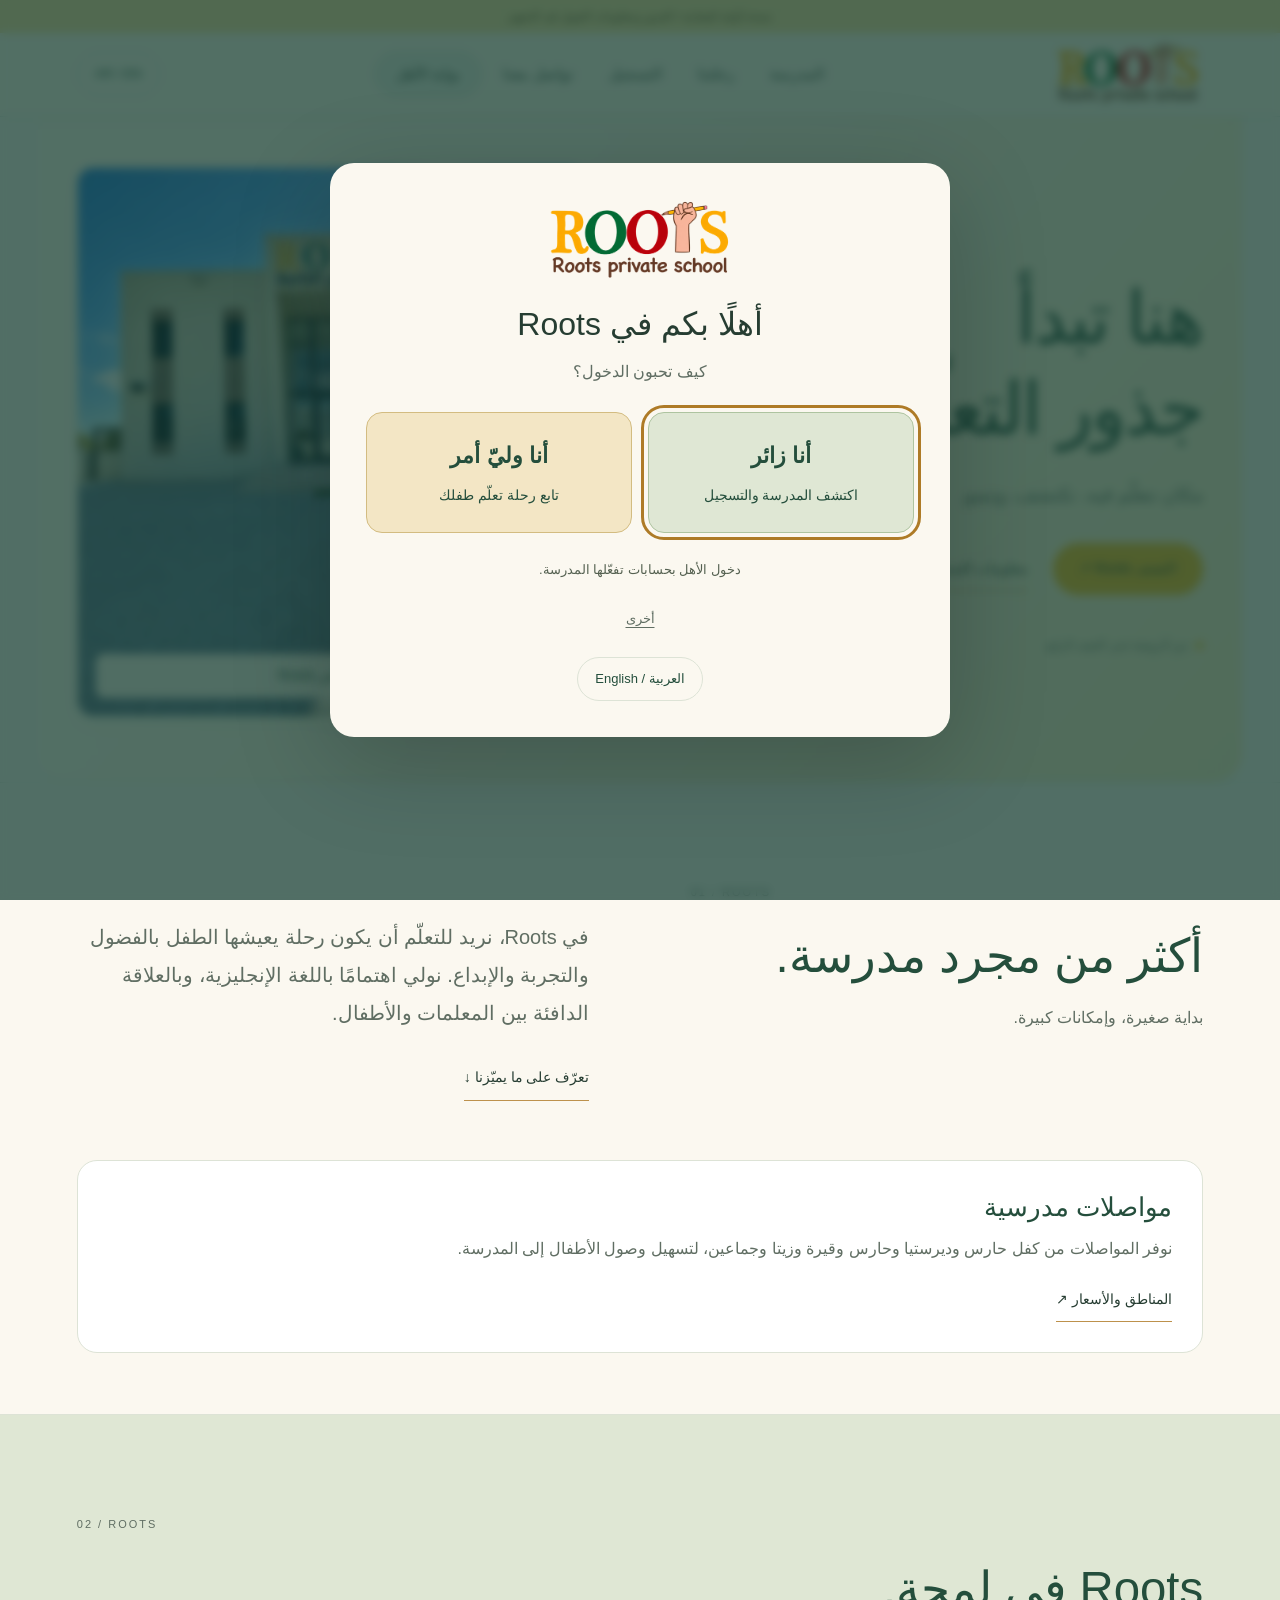
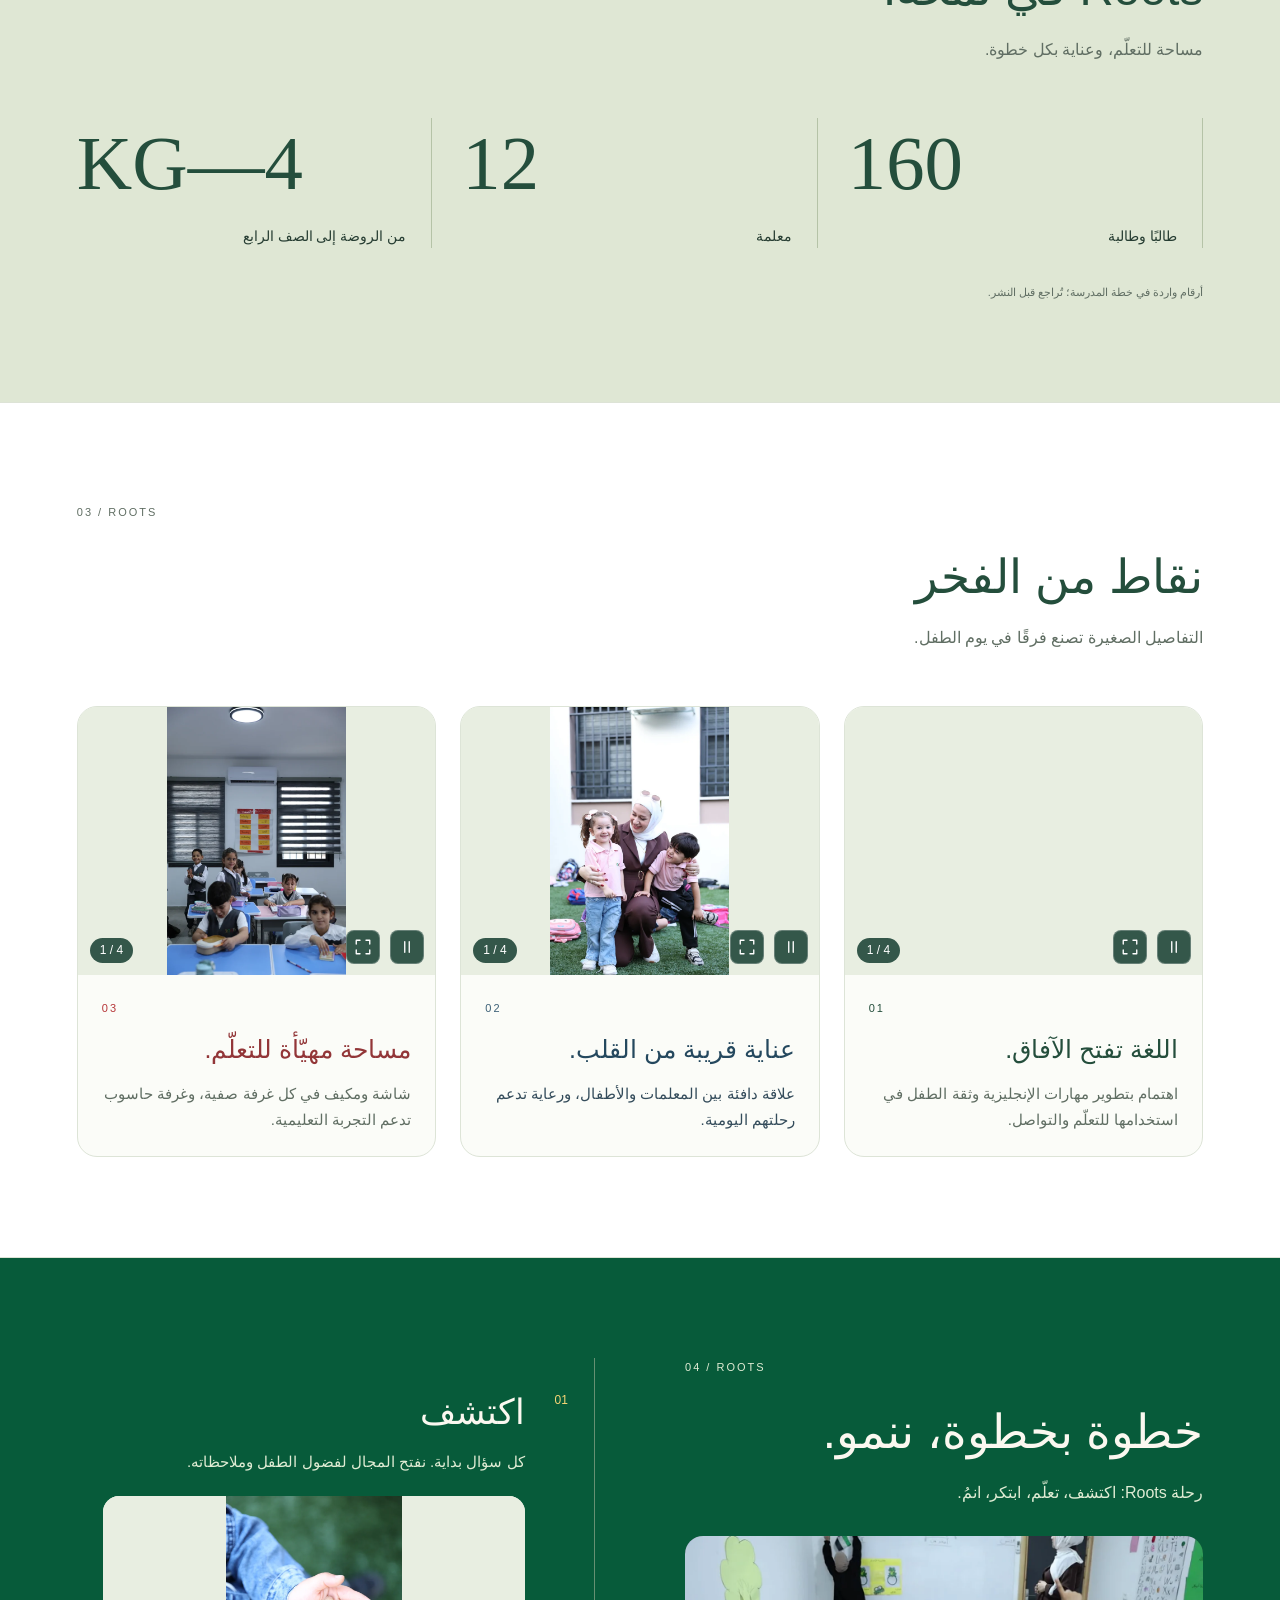
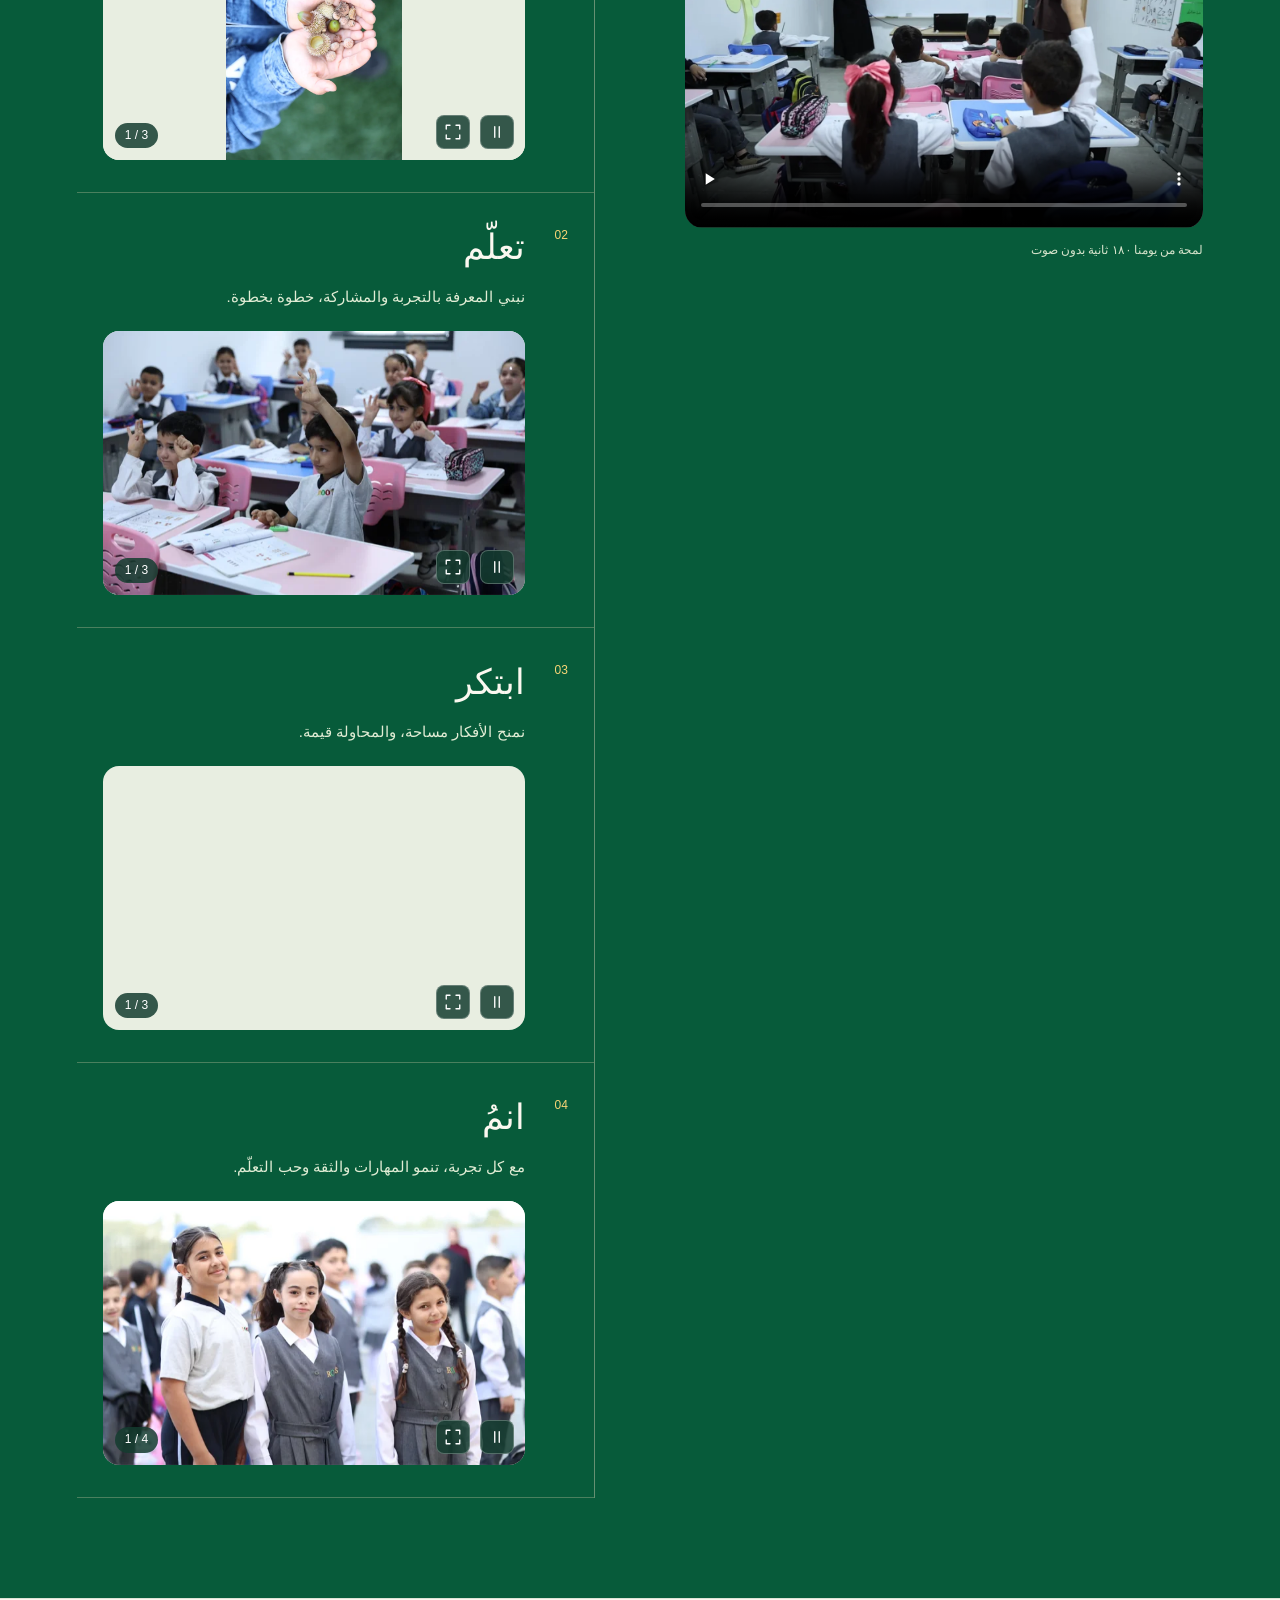
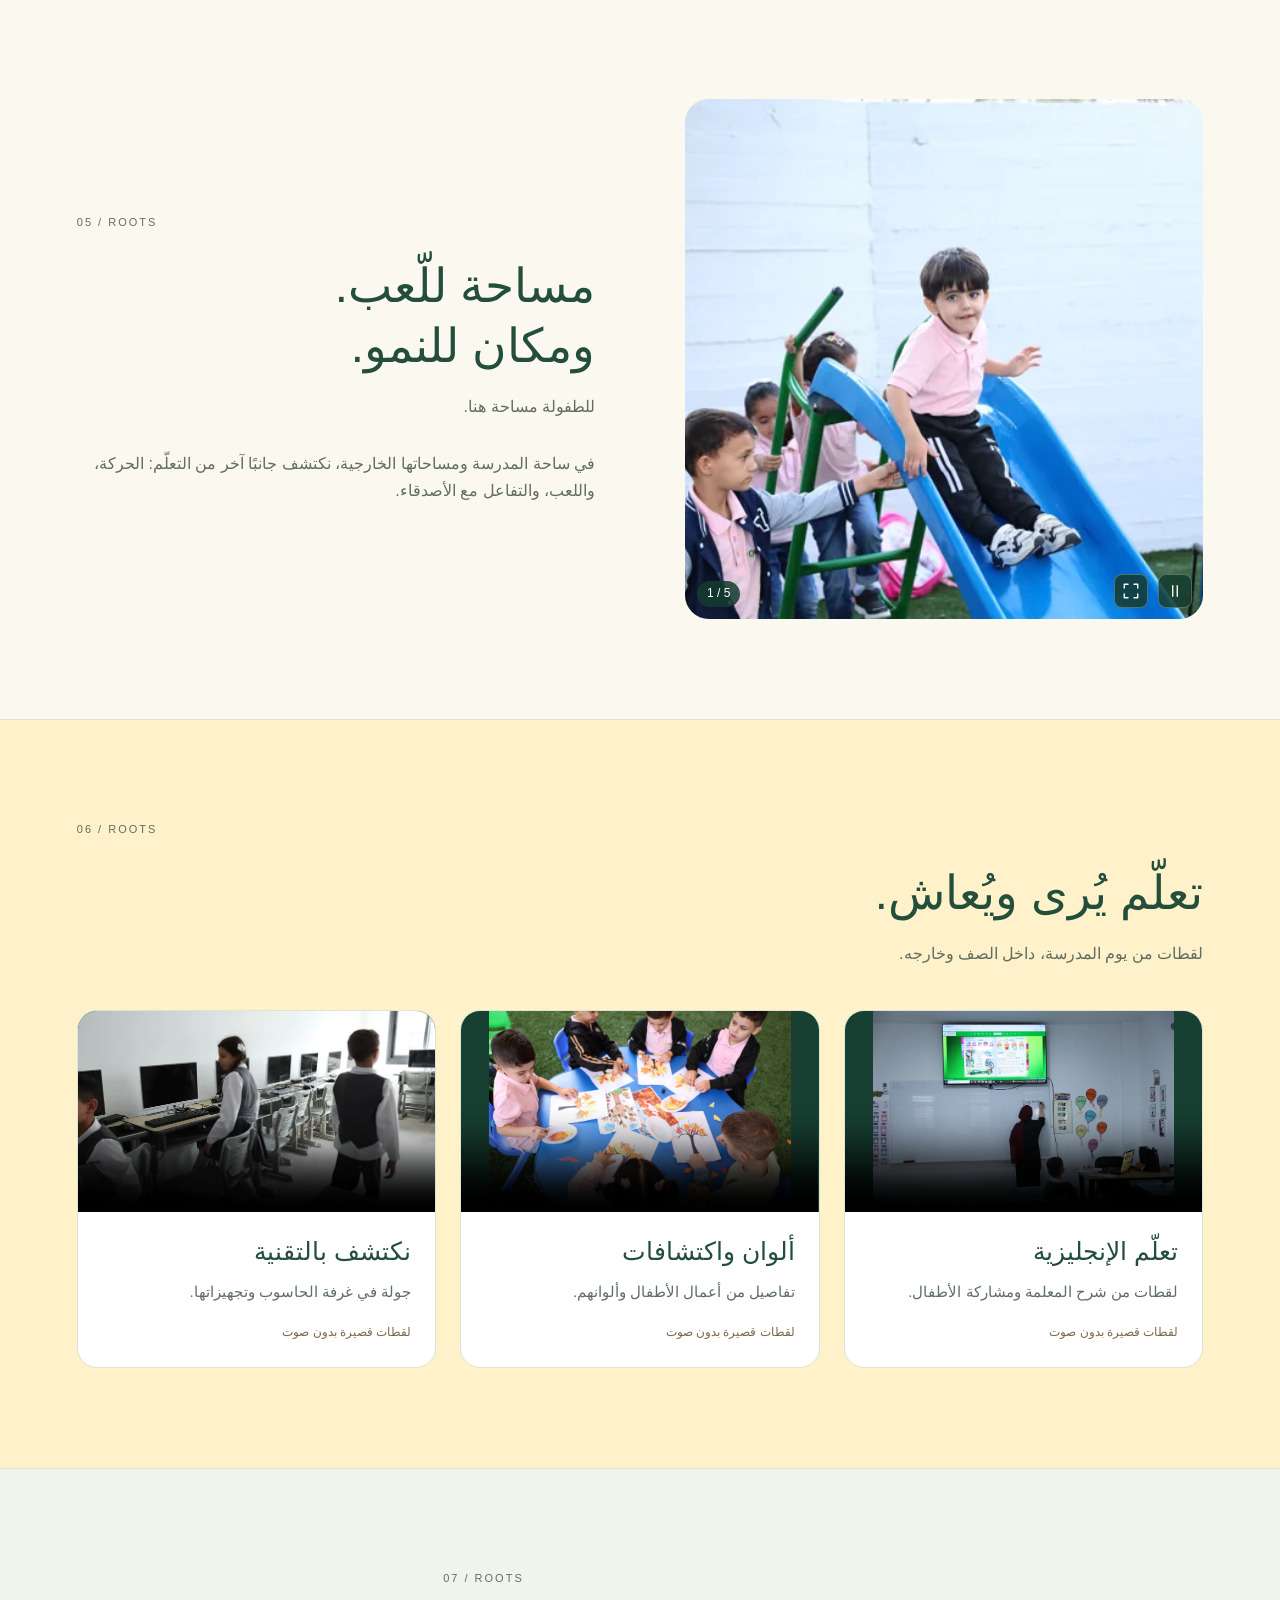
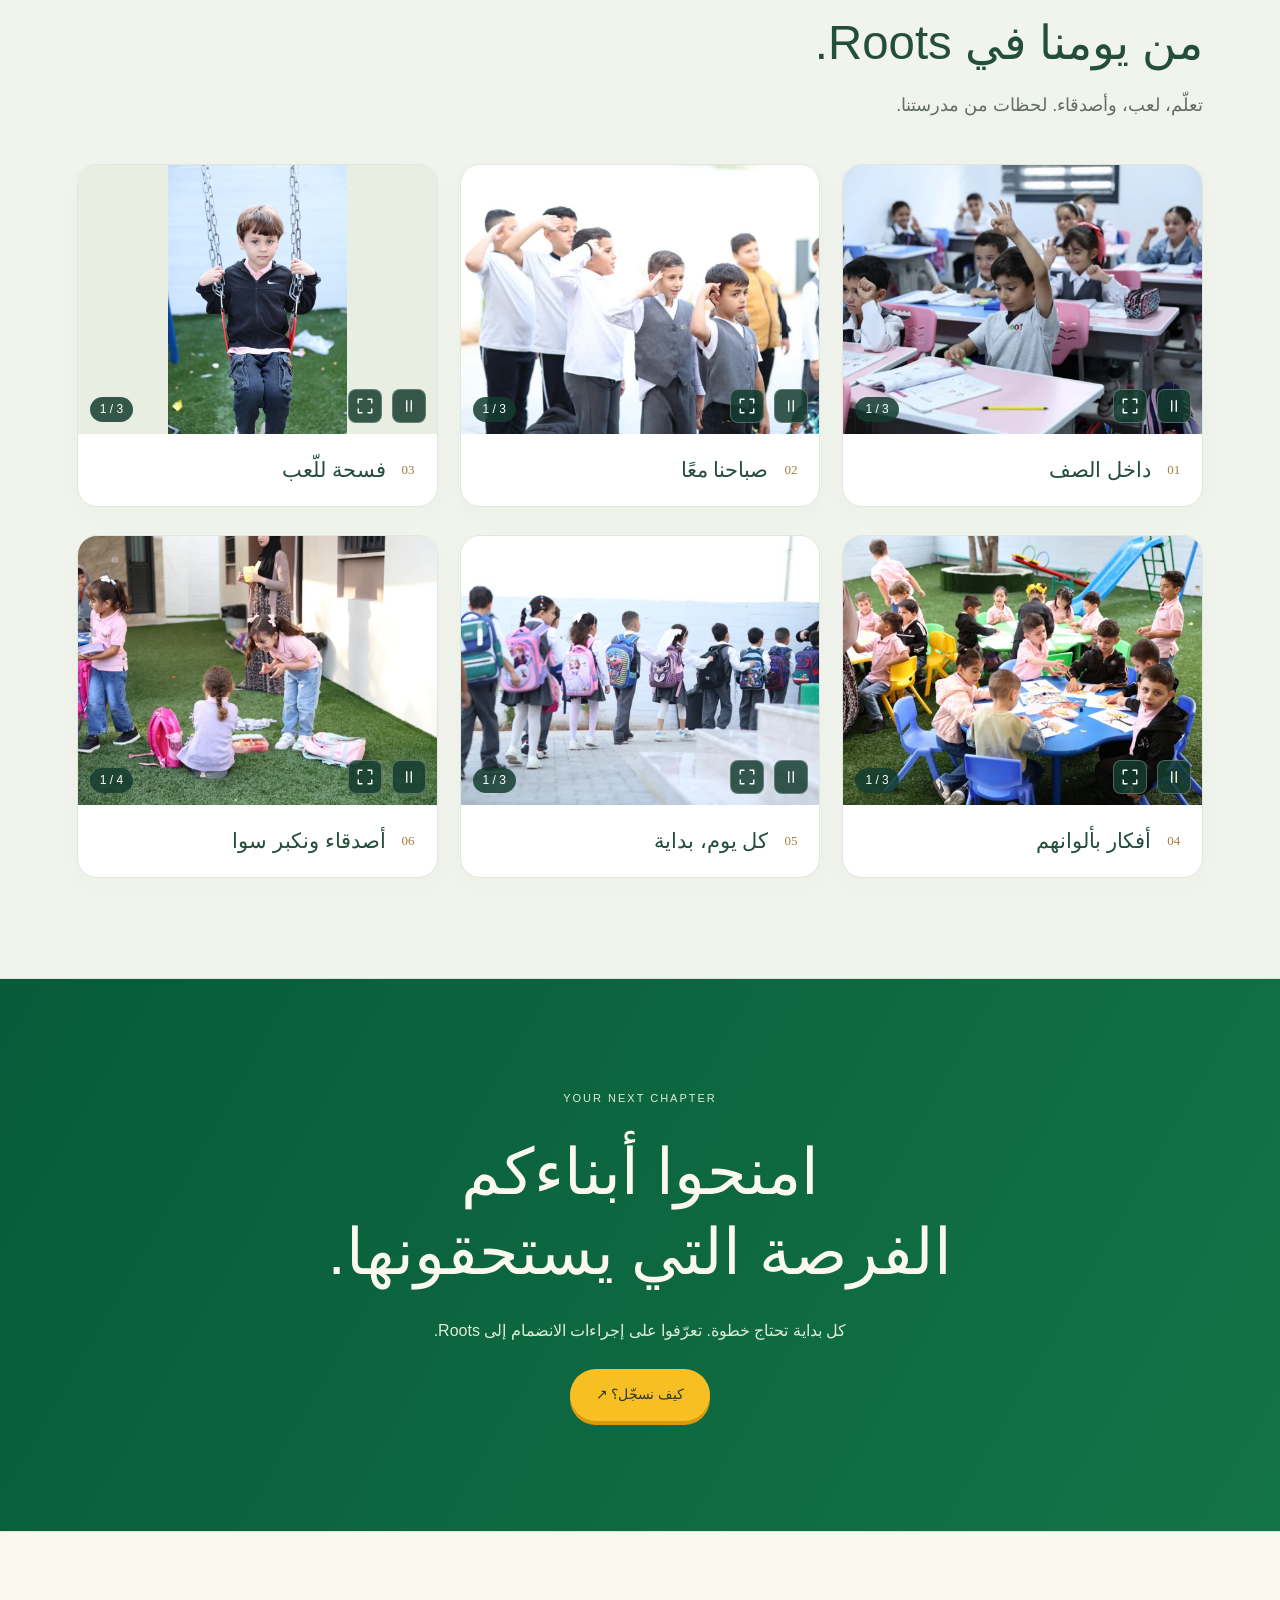
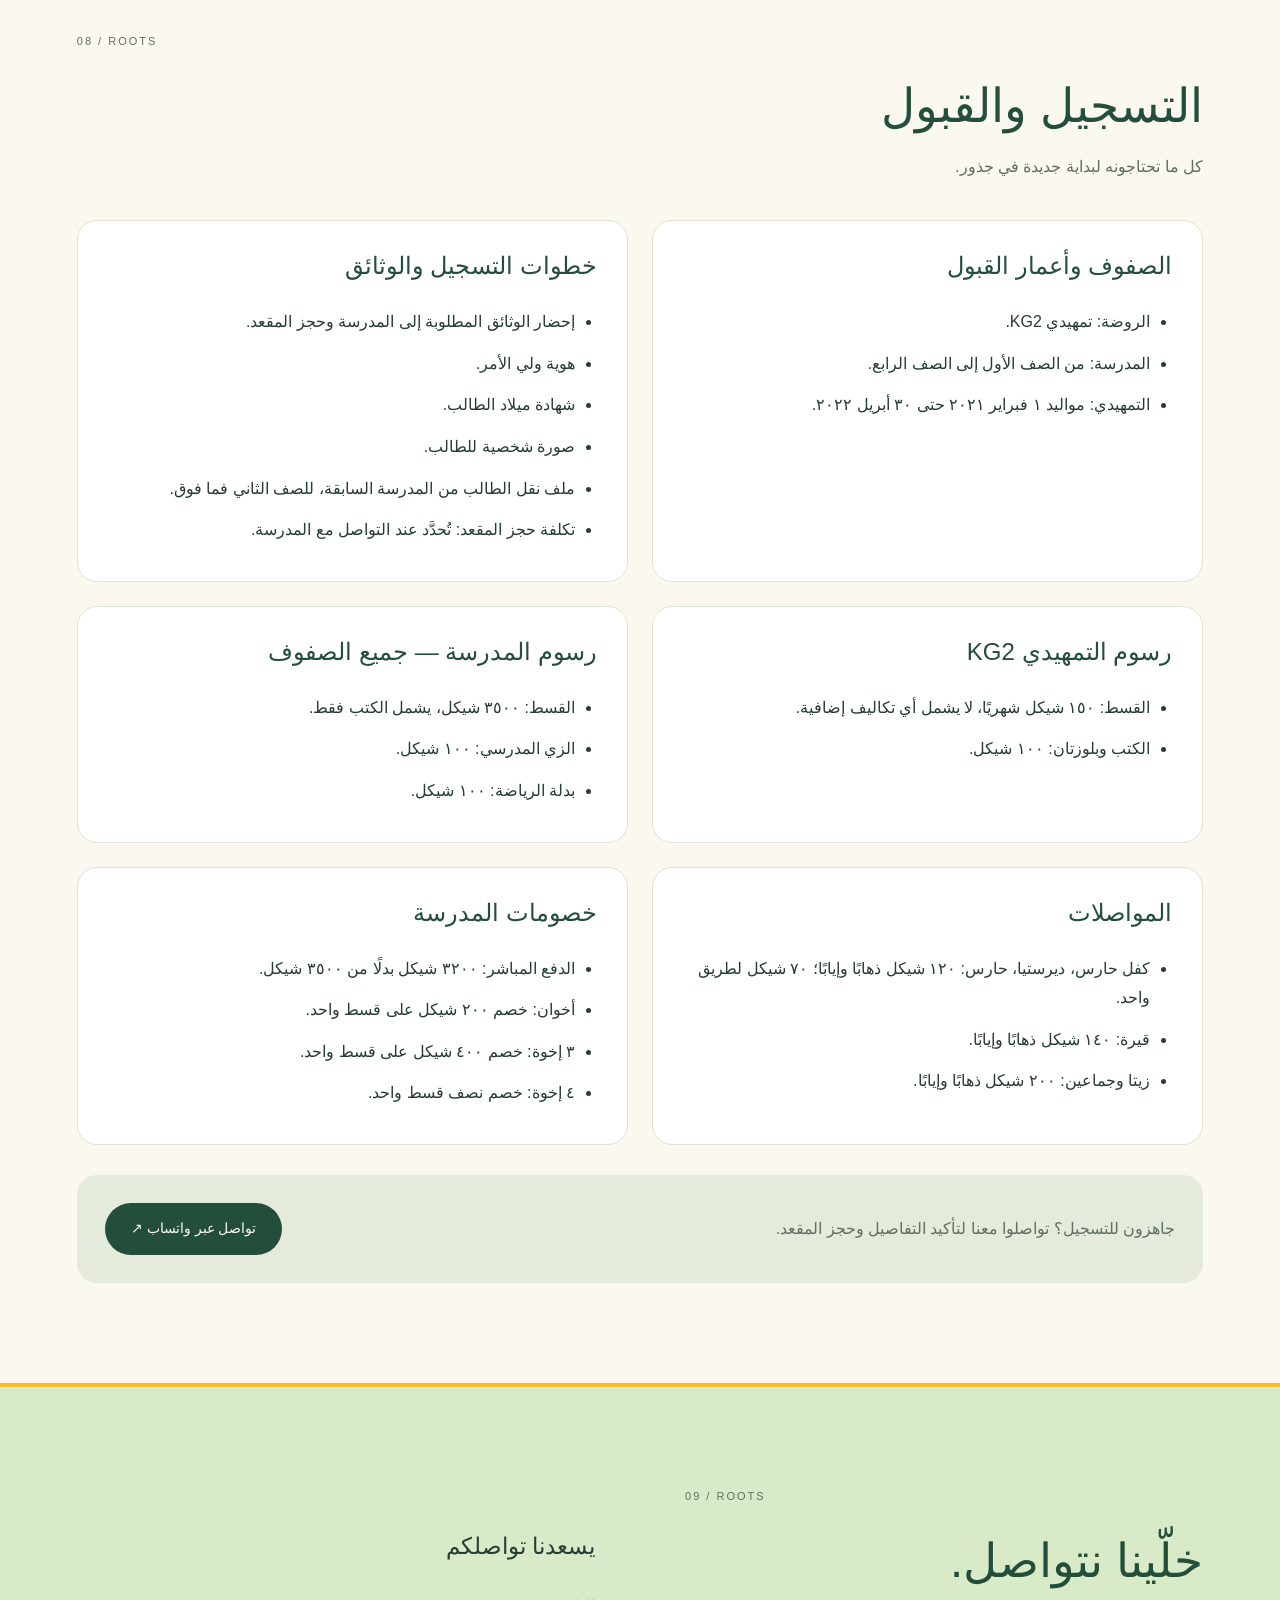
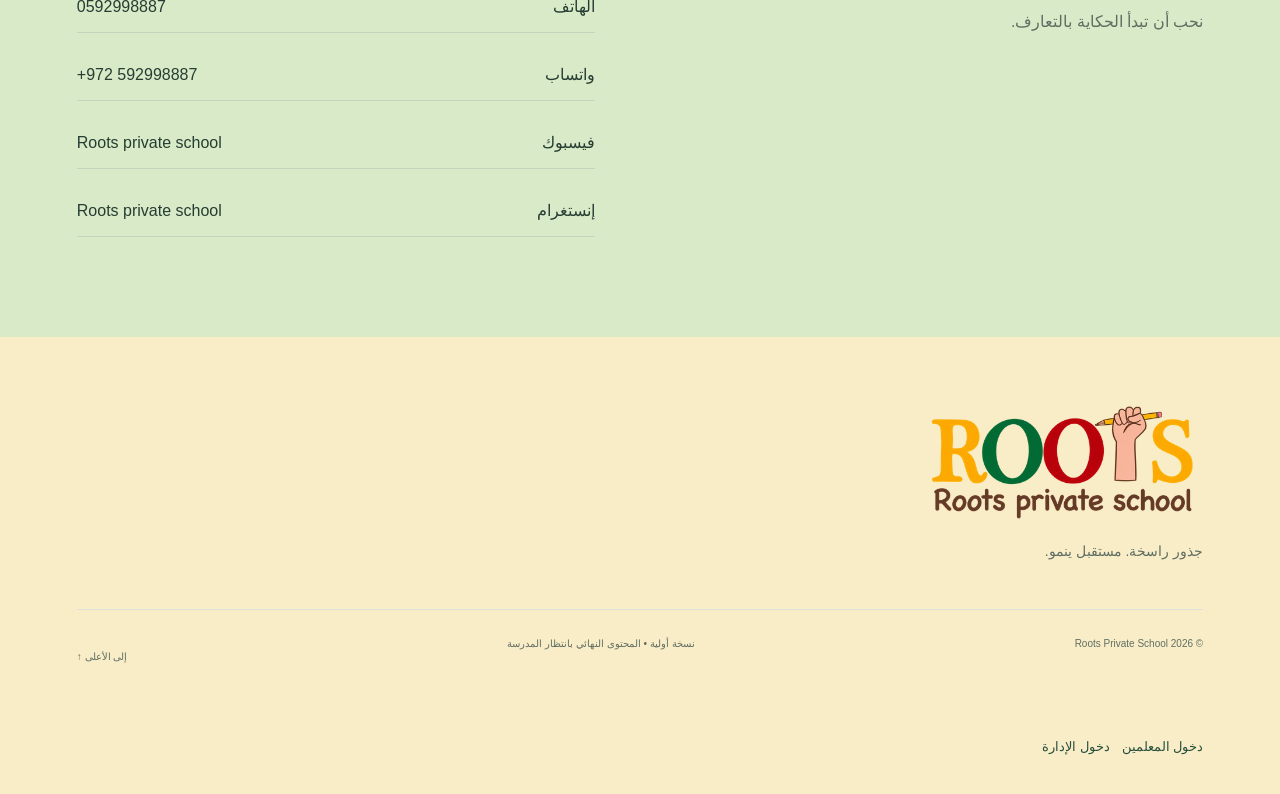
==== commit 4589fca5: "Use compact SVG gallery controls below faces Replace oversized Unicode gallery buttons with 18px SVG" ====
--- a/index.html
+++ b/index.html
@@ -1,4 +1,4 @@
-<!DOCTYPE html><html lang="ar" dir="rtl"><head><meta charset="UTF-8"><meta name="viewport" content="width=device-width,initial-scale=1"><meta name="theme-color" content="#173f32"><meta name="description" content="Roots Private School — مكان نتعلّم فيه، نكتشف، وننمو."><title>Roots | مدرسة روتس الخاصة</title><link rel="stylesheet" href="styles.css?v=transport-25"><script src="script.js?v=public-mobile-20261105-r2" defer></script><script src="auth-config.js" defer></script><script src="public-content.js?v=15" defer></script><link rel="stylesheet" href="public-refresh.css?v=20261101navigation"><link rel="stylesheet" href="mobile-refinements.css?v=public-mobile-20261105-r2"></head><body class="public-site"><dialog id="welcome-dialog" class="welcome-dialog" aria-labelledby="welcome-title"><img decoding="async" src="media/roots-logo-480.webp" alt="Roots Private School" class="welcome-logo" draggable="false" srcset="media/roots-logo-480.webp 480w, media/roots-logo-960.webp 960w" sizes="(max-width:800px) 125px, 180px"><h2 data-ar="أهلًا بكم في Roots" data-en="Welcome to Roots" id="welcome-title">أهلًا بكم في Roots</h2><p data-ar="كيف تحبون الدخول؟" data-en="How would you like to enter?"  data-content-key="text-0">كيف تحبون الدخول؟</p><div class="welcome-options"><button type="button" id="guest-entry"><strong data-ar="أنا زائر" data-en="I am a guest"  data-content-key="text-1">أنا زائر</strong><span data-ar="اكتشف المدرسة والتسجيل" data-en="Explore the school and admissions"  data-content-key="text-2">اكتشف المدرسة والتسجيل</span></button><a href="parent.html"><strong data-ar="أنا وليّ أمر" data-en="I am a parent"  data-content-key="text-3">أنا وليّ أمر</strong><span data-ar="تابع رحلة تعلّم طفلك" data-en="Follow your child’s learning journey"  data-content-key="text-4">تابع رحلة تعلّم طفلك</span></a></div><p data-ar="دخول الأهل بحسابات تفعّلها المدرسة." data-en="Parent access uses accounts activated by the school." class="portal-note" data-content-key="text-5">دخول الأهل بحسابات تفعّلها المدرسة.</p><div class="other-entry"><button type="button" id="other-entry" class="other-button" aria-expanded="false" aria-controls="other-roles" data-ar="أخرى" data-en="Other" data-content-key="text-6">أخرى</button><div id="other-roles" hidden><a href="teacher.html" data-ar="المعلم" data-en="Teacher" data-content-key="text-7">المعلم</a><a href="admin.html" data-ar="الإدارة" data-en="Admin" data-content-key="text-8">الإدارة</a></div></div><button type="button" id="welcome-language" class="language">English / العربية</button></dialog><a data-ar="انتقل إلى المحتوى" data-en="Skip to content" class="skip-link" href="#main" data-content-key="text-9">انتقل إلى المحتوى</a><div class="draft"><span data-ar="نسخة أولية للمعاينة • الصور ومعلومات القبول قيد التجهيز" data-en="Preview edition • Photography and admissions details are being prepared"  data-content-key="text-10">نسخة أولية للمعاينة • الصور ومعلومات القبول قيد التجهيز</span></div><header class="site-header"><a class="brand" href="#home" aria-label="Roots"><img decoding="async" class="official-logo" src="media/roots-logo-480.webp" alt="Roots private school" width="1921" height="819" draggable="false" srcset="media/roots-logo-480.webp 480w, media/roots-logo-960.webp 960w" sizes="(max-width:800px) 125px, 180px"></a><nav id="main-navigation" aria-label="Main navigation"><a data-ar="المدرسة" data-en="Our school" href="#about" data-content-key="text-11">المدرسة</a><a data-ar="رحلتنا" data-en="Our journey" href="#journey" data-content-key="text-12">رحلتنا</a><a data-ar="التسجيل" data-en="Admissions" href="#admissions" data-content-key="text-13">التسجيل</a><a data-ar="تواصل معنا" data-en="Contact" href="#contact" data-content-key="text-14">تواصل معنا</a><a href="parent.html" data-ar="بوابة الأهل" data-en="Parent portal" data-content-key="text-15">بوابة الأهل</a></nav><button class="menu-toggle" id="menu-toggle" type="button" aria-controls="main-navigation" aria-expanded="false"><span data-ar="القائمة" data-en="Menu" data-content-key="text-16">القائمة</span><span aria-hidden="true">☰</span></button><button class="language" id="language" type="button" aria-label="Switch to English">EN ↗</button></header><main id="main"><section class="hero" id="home"><div class="hero-copy"><span class="eyebrow">ROOTS PRIVATE SCHOOL</span><h1 data-ar="هنا تبدأ
+<!DOCTYPE html><html lang="ar" dir="rtl"><head><meta charset="UTF-8"><meta name="viewport" content="width=device-width,initial-scale=1"><meta name="theme-color" content="#173f32"><meta name="description" content="Roots Private School — مكان نتعلّم فيه، نكتشف، وننمو."><title>Roots | مدرسة روتس الخاصة</title><link rel="stylesheet" href="styles.css?v=transport-25"><script src="script.js?v=public-mobile-20261105-r2" defer></script><script src="auth-config.js" defer></script><script src="public-content.js?v=15" defer></script><link rel="stylesheet" href="public-refresh.css?v=20261101navigation"><link rel="stylesheet" href="mobile-refinements.css?v=public-mobile-20261106-controls1"></head><body class="public-site"><dialog id="welcome-dialog" class="welcome-dialog" aria-labelledby="welcome-title"><img decoding="async" src="media/roots-logo-480.webp" alt="Roots Private School" class="welcome-logo" draggable="false" srcset="media/roots-logo-480.webp 480w, media/roots-logo-960.webp 960w" sizes="(max-width:800px) 125px, 180px"><h2 data-ar="أهلًا بكم في Roots" data-en="Welcome to Roots" id="welcome-title">أهلًا بكم في Roots</h2><p data-ar="كيف تحبون الدخول؟" data-en="How would you like to enter?"  data-content-key="text-0">كيف تحبون الدخول؟</p><div class="welcome-options"><button type="button" id="guest-entry"><strong data-ar="أنا زائر" data-en="I am a guest"  data-content-key="text-1">أنا زائر</strong><span data-ar="اكتشف المدرسة والتسجيل" data-en="Explore the school and admissions"  data-content-key="text-2">اكتشف المدرسة والتسجيل</span></button><a href="parent.html"><strong data-ar="أنا وليّ أمر" data-en="I am a parent"  data-content-key="text-3">أنا وليّ أمر</strong><span data-ar="تابع رحلة تعلّم طفلك" data-en="Follow your child’s learning journey"  data-content-key="text-4">تابع رحلة تعلّم طفلك</span></a></div><p data-ar="دخول الأهل بحسابات تفعّلها المدرسة." data-en="Parent access uses accounts activated by the school." class="portal-note" data-content-key="text-5">دخول الأهل بحسابات تفعّلها المدرسة.</p><div class="other-entry"><button type="button" id="other-entry" class="other-button" aria-expanded="false" aria-controls="other-roles" data-ar="أخرى" data-en="Other" data-content-key="text-6">أخرى</button><div id="other-roles" hidden><a href="teacher.html" data-ar="المعلم" data-en="Teacher" data-content-key="text-7">المعلم</a><a href="admin.html" data-ar="الإدارة" data-en="Admin" data-content-key="text-8">الإدارة</a></div></div><button type="button" id="welcome-language" class="language">English / العربية</button></dialog><a data-ar="انتقل إلى المحتوى" data-en="Skip to content" class="skip-link" href="#main" data-content-key="text-9">انتقل إلى المحتوى</a><div class="draft"><span data-ar="نسخة أولية للمعاينة • الصور ومعلومات القبول قيد التجهيز" data-en="Preview edition • Photography and admissions details are being prepared"  data-content-key="text-10">نسخة أولية للمعاينة • الصور ومعلومات القبول قيد التجهيز</span></div><header class="site-header"><a class="brand" href="#home" aria-label="Roots"><img decoding="async" class="official-logo" src="media/roots-logo-480.webp" alt="Roots private school" width="1921" height="819" draggable="false" srcset="media/roots-logo-480.webp 480w, media/roots-logo-960.webp 960w" sizes="(max-width:800px) 125px, 180px"></a><nav id="main-navigation" aria-label="Main navigation"><a data-ar="المدرسة" data-en="Our school" href="#about" data-content-key="text-11">المدرسة</a><a data-ar="رحلتنا" data-en="Our journey" href="#journey" data-content-key="text-12">رحلتنا</a><a data-ar="التسجيل" data-en="Admissions" href="#admissions" data-content-key="text-13">التسجيل</a><a data-ar="تواصل معنا" data-en="Contact" href="#contact" data-content-key="text-14">تواصل معنا</a><a href="parent.html" data-ar="بوابة الأهل" data-en="Parent portal" data-content-key="text-15">بوابة الأهل</a></nav><button class="menu-toggle" id="menu-toggle" type="button" aria-controls="main-navigation" aria-expanded="false"><span data-ar="القائمة" data-en="Menu" data-content-key="text-16">القائمة</span><span aria-hidden="true">☰</span></button><button class="language" id="language" type="button" aria-label="Switch to English">EN ↗</button></header><main id="main"><section class="hero" id="home"><div class="hero-copy"><span class="eyebrow">ROOTS PRIVATE SCHOOL</span><h1 data-ar="هنا تبدأ
 جذور التعلّم." data-en="Where learning
 takes root."  data-content-key="text-17">هنا تبدأ
 جذور التعلّم.</h1><p data-ar="مكان نتعلّم فيه، نكتشف، وننمو." data-en="A place to learn, discover, and grow." class="hero-description" data-content-key="text-18">مكان نتعلّم فيه، نكتشف، وننمو.</p><div class="actions"><a data-ar="اكتشف Roots ↗" data-en="Discover Roots ↗" href="#about" class="button" data-content-key="text-19">اكتشف Roots ↗</a><a data-ar="معلومات التسجيل" data-en="Explore admissions" href="#admissions" class="text-link" data-content-key="text-20">معلومات التسجيل</a></div><div class="hero-caption"><span class="dot"></span><span data-ar="من الروضة حتى الصف الرابع" data-en="Kindergarten through Grade 4"  data-content-key="text-21">من الروضة حتى الصف الرابع</span></div></div><div class="hero-art school-photo"><img fetchpriority="high" decoding="async" src="media/school-entrance-900.webp" width="1086" height="1448" alt="مدخل مدرسة جذور الخاصة — Roots Private School entrance" draggable="false" data-alt-ar="مدخل مدرسة جذور الخاصة — Roots Private School entrance" data-alt-en="The entrance to Roots Private School" srcset="media/school-entrance-480.webp 480w, media/school-entrance-900.webp 900w, media/school-entrance-1086.webp 1086w" sizes="(max-width:800px) 88vw, 48vw"><span class="school-photo-caption" data-ar="أهلًا بكم في Roots" data-en="Welcome to Roots" data-content-key="text-22">أهلًا بكم في Roots</span></div></section><section class="intro section" id="about"><div><div class="section-head"><span class="eyebrow">01 / ROOTS</span><h2 data-ar="أكثر من مجرد مدرسة." data-en="More than a school."  data-content-key="text-23">أكثر من مجرد مدرسة.</h2><p data-ar="بداية صغيرة، وإمكانات كبيرة." data-en="Small beginnings. Big possibilities."  data-content-key="text-24">بداية صغيرة، وإمكانات كبيرة.</p></div></div><div class="intro-copy"><p data-ar="في Roots، نريد للتعلّم أن يكون رحلة يعيشها الطفل بالفضول والتجربة والإبداع. نولي اهتمامًا باللغة الإنجليزية، وبالعلاقة الدافئة بين المعلمات والأطفال." data-en="At Roots, learning is a journey of curiosity, discovery, and creativity. Our focus is on developing English skills and building warm relationships between teachers and children."  data-content-key="text-25">في Roots، نريد للتعلّم أن يكون رحلة يعيشها الطفل بالفضول والتجربة والإبداع. نولي اهتمامًا باللغة الإنجليزية، وبالعلاقة الدافئة بين المعلمات والأطفال.</p><a data-ar="تعرّف على ما يميّزنا ↓" data-en="Explore what makes Roots special ↓" href="#pride" class="text-link" data-content-key="text-26">تعرّف على ما يميّزنا ↓</a></div><div class="transport-feature"><h3 data-ar="مواصلات مدرسية" data-en="School transportation">مواصلات مدرسية</h3><p data-ar="نوفر المواصلات من كفل حارس وديرستيا وحارس وقيرة وزيتا وجماعين، لتسهيل وصول الأطفال إلى المدرسة." data-en="Transportation is available from Kifl Haris, Deir Istiya, Haris, Qira, Zeita and Jamma’in, helping children get to school.">نوفر المواصلات من كفل حارس وديرستيا وحارس وقيرة وزيتا وجماعين، لتسهيل وصول الأطفال إلى المدرسة.</p><a class="text-link" href="#apply" data-ar="المناطق والأسعار ↗" data-en="Routes and fees ↗">المناطق والأسعار ↗</a></div></section><section class="facts section" id="facts"><div class="section-head"><span class="eyebrow">02 / ROOTS</span><h2 data-ar="Roots في لمحة." data-en="Roots at a glance."  data-content-key="text-27">Roots في لمحة.</h2><p data-ar="مساحة للتعلّم، وعناية بكل خطوة." data-en="Space to learn. Care at every step."  data-content-key="text-28">مساحة للتعلّم، وعناية بكل خطوة.</p></div><div class="fact-grid"><div class="fact"><strong>160</strong><span data-ar="طالبًا وطالبة" data-en="Students"  data-content-key="text-29">طالبًا وطالبة</span></div><div class="fact"><strong>12</strong><span data-ar="معلمة" data-en="Teachers"  data-content-key="text-30">معلمة</span></div><div class="fact"><strong>KG—4</strong><span data-ar="من الروضة إلى الصف الرابع" data-en="Kindergarten to Grade 4"  data-content-key="text-31">من الروضة إلى الصف الرابع</span></div></div><p data-ar="أرقام واردة في خطة المدرسة؛ تُراجع قبل النشر." data-en="Figures from the school brief; to be confirmed before publication." class="note" data-content-key="text-32">أرقام واردة في خطة المدرسة؛ تُراجع قبل النشر.</p></section><section class="section pride" id="pride"><div class="section-head"><span class="eyebrow">03 / ROOTS</span><h2 data-ar="نقاط من الفخر" data-en="Points of Pride"  data-content-key="text-33">نقاط من الفخر</h2><p data-ar="التفاصيل الصغيرة تصنع فرقًا في يوم الطفل." data-en="Thoughtful details shape a child’s day."  data-content-key="text-34">التفاصيل الصغيرة تصنع فرقًا في يوم الطفل.</p></div><div class="pride-grid"><article class="pride-item"><div class="card-gallery" data-gallery="[{&quot;src&quot;:&quot;media/selected-0371-1600.webp&quot;,&quot;thumb&quot;:&quot;media/selected-0371-640.webp&quot;,&quot;alt&quot;:&quot;تعلّم الإنجليزية مع المعلمة والشاشة&quot;,&quot;portrait&quot;:false,&quot;position&quot;:&quot;50% 32%&quot;,&quot;alt_en&quot;:&quot;Learning English with the teacher and classroom screen&quot;,&quot;medium&quot;:&quot;media/selected-0371-960.webp&quot;,&quot;srcset&quot;:&quot;media/selected-0371-640.webp 640w, media/selected-0371-960.webp 960w, media/selected-0371-1600.webp 1600w&quot;},{&quot;src&quot;:&quot;media/selected-0400-1600.webp&quot;,&quot;thumb&quot;:&quot;media/selected-0400-640.webp&quot;,&quot;alt&quot;:&quot;كتاب الإنجليزية ووسائل الشرح أثناء الدرس&quot;,&quot;portrait&quot;:false,&quot;position&quot;:&quot;50% 32%&quot;,&quot;alt_en&quot;:&quot;The English textbook and learning materials during a lesson&quot;,&quot;medium&quot;:&quot;media/selected-0400-960.webp&quot;,&quot;srcset&quot;:&quot;media/selected-0400-640.webp 640w, media/selected-0400-960.webp 960w, media/selected-0400-1600.webp 1600w&quot;},{&quot;src&quot;:&quot;media/selected-0379-1600.webp&quot;,&quot;thumb&quot;:&quot;media/selected-0379-640.webp&quot;,&quot;alt&quot;:&quot;طلاب Roots أثناء الحصة&quot;,&quot;portrait&quot;:false,&quot;position&quot;:&quot;50% 32%&quot;,&quot;alt_en&quot;:&quot;Roots students during a lesson&quot;,&quot;medium&quot;:&quot;media/selected-0379-960.webp&quot;,&quot;srcset&quot;:&quot;media/selected-0379-640.webp 640w, media/selected-0379-960.webp 960w, media/selected-0379-1600.webp 1600w&quot;},{&quot;src&quot;:&quot;media/selected-0385-1600.webp&quot;,&quot;thumb&quot;:&quot;media/selected-0385-640.webp&quot;,&quot;alt&quot;:&quot;وسائل رقمية تدعم التعلّم&quot;,&quot;portrait&quot;:false,&quot;position&quot;:&quot;50% 32%&quot;,&quot;alt_en&quot;:&quot;Digital tools supporting learning&quot;,&quot;medium&quot;:&quot;media/selected-0385-960.webp&quot;,&quot;srcset&quot;:&quot;media/selected-0385-640.webp 640w, media/selected-0385-960.webp 960w, media/selected-0385-1600.webp 1600w&quot;}]" aria-label="صور مدرسة Roots — مجموعة 1"><div class="gallery-stage"><img decoding="async" draggable="false" class="gallery-image" src="media/selected-0371-1600.webp" srcset="media/selected-0371-640.webp 640w, media/selected-0371-960.webp 960w, media/selected-0371-1600.webp 1600w" sizes="(max-width:600px) 88vw, (max-width:1100px) 45vw, 30vw" alt="تعلّم الإنجليزية مع المعلمة والشاشة" loading="lazy" data-alt-ar="تعلّم الإنجليزية مع المعلمة والشاشة" data-alt-en="Learning English with the teacher and classroom screen"><button class="gallery-expand" type="button" aria-label="تكبير الصورة" title="تكبير الصورة">⤢</button><span class="gallery-count" dir="ltr">1 / 4</span></div></div><span class="eyebrow">01</span><h3 data-ar="اللغة تفتح الآفاق." data-en="Language opens doors."  data-content-key="text-35">اللغة تفتح الآفاق.</h3><p data-ar="اهتمام بتطوير مهارات الإنجليزية وثقة الطفل في استخدامها للتعلّم والتواصل." data-en="A focus on English skills and the confidence to use them in learning and communication."  data-content-key="text-36">اهتمام بتطوير مهارات الإنجليزية وثقة الطفل في استخدامها للتعلّم والتواصل.</p></article><article class="pride-item"><div class="card-gallery" data-gallery="[{&quot;src&quot;:&quot;media/selected-0256-1600.webp&quot;,&quot;thumb&quot;:&quot;media/selected-0256-640.webp&quot;,&quot;alt&quot;:&quot;المعلمة مع الأطفال في الساحة&quot;,&quot;portrait&quot;:true,&quot;position&quot;:&quot;50% 32%&quot;,&quot;alt_en&quot;:&quot;The teacher with children in the school courtyard&quot;,&quot;medium&quot;:&quot;media/selected-0256-960.webp&quot;,&quot;srcset&quot;:&quot;media/selected-0256-640.webp 640w, media/selected-0256-960.webp 960w, media/selected-0256-1600.webp 1467w&quot;},{&quot;src&quot;:&quot;media/selected-0175-1600.webp&quot;,&quot;thumb&quot;:&quot;media/selected-0175-640.webp&quot;,&quot;alt&quot;:&quot;مشاركة أحد الطلاب مع المعلمة&quot;,&quot;portrait&quot;:true,&quot;position&quot;:&quot;50% 32%&quot;,&quot;alt_en&quot;:&quot;A student taking part with the teacher&quot;,&quot;medium&quot;:&quot;media/selected-0175-960.webp&quot;,&quot;srcset&quot;:&quot;media/selected-0175-640.webp 640w, media/selected-0175-960.webp 960w, media/selected-0175-1600.webp 1467w&quot;},{&quot;src&quot;:&quot;media/care-teacher-0480-1600.webp&quot;,&quot;thumb&quot;:&quot;media/care-teacher-0480-640.webp&quot;,&quot;alt&quot;:&quot;المعلمة تساعد طالبًا في استخدام الحاسوب&quot;,&quot;portrait&quot;:true,&quot;alt_en&quot;:&quot;The teacher helping a student use a computer&quot;,&quot;srcset&quot;:&quot;media/care-teacher-0480-640.webp 427w, media/care-teacher-0480-1600.webp 1067w&quot;},{&quot;src&quot;:&quot;media/care-welcome-0182-1600.webp&quot;,&quot;thumb&quot;:&quot;media/care-welcome-0182-640.webp&quot;,&quot;alt&quot;:&quot;استقبال طفلة ومرافقتها عند الوصول إلى المدرسة&quot;,&quot;portrait&quot;:false,&quot;alt_en&quot;:&quot;Welcoming and accompanying a child on arrival at school&quot;,&quot;medium&quot;:&quot;media/care-welcome-0182-960.webp&quot;,&quot;srcset&quot;:&quot;media/care-welcome-0182-640.webp 640w, media/care-welcome-0182-960.webp 960w, media/care-welcome-0182-1600.webp 1600w&quot;}]" aria-label="صور مدرسة Roots — مجموعة 2"><div class="gallery-stage"><img decoding="async" class="gallery-image is-portrait" src="media/selected-0256-1600.webp" srcset="media/selected-0256-640.webp 640w, media/selected-0256-960.webp 960w, media/selected-0256-1600.webp 1467w" sizes="(max-width:600px) 88vw, (max-width:1100px) 45vw, 30vw" alt="المعلمة مع الأطفال في الساحة" loading="lazy" draggable="false" data-alt-ar="المعلمة مع الأطفال في الساحة" data-alt-en="The teacher with children in the school courtyard"><button class="gallery-expand" type="button" aria-label="تكبير الصورة" title="تكبير الصورة">⤢</button><span class="gallery-count" dir="ltr">1 / 4</span></div></div><span class="eyebrow">02</span><h3 data-ar="عناية قريبة من القلب." data-en="Care that feels like family."  data-content-key="text-37">عناية قريبة من القلب.</h3><p data-ar="علاقة دافئة بين المعلمات والأطفال، ورعاية تدعم رحلتهم اليومية." data-en="Warm relationships between teachers and children, with care throughout their school day."  data-content-key="text-38">علاقة دافئة بين المعلمات والأطفال، ورعاية تدعم رحلتهم اليومية.</p></article><article class="pride-item"><div class="card-gallery" data-gallery="[{&quot;src&quot;:&quot;media/selected-0353-1600.webp&quot;,&quot;thumb&quot;:&quot;media/selected-0353-640.webp&quot;,&quot;alt&quot;:&quot;صف مجهّز بالمكيف والإضاءة والطاولات&quot;,&quot;portrait&quot;:true,&quot;position&quot;:&quot;50% 32%&quot;,&quot;alt_en&quot;:&quot;A classroom equipped with air conditioning, lighting and desks&quot;,&quot;medium&quot;:&quot;media/selected-0353-960.webp&quot;,&quot;srcset&quot;:&quot;media/selected-0353-640.webp 640w, media/selected-0353-960.webp 960w, media/selected-0353-1600.webp 1467w&quot;},{&quot;src&quot;:&quot;media/selected-0312-1600.webp&quot;,&quot;thumb&quot;:&quot;media/selected-0312-640.webp&quot;,&quot;alt&quot;:&quot;مساحة صفية منظمة للأطفال&quot;,&quot;portrait&quot;:false,&quot;position&quot;:&quot;50% 32%&quot;,&quot;alt_en&quot;:&quot;An organized classroom space for children&quot;,&quot;medium&quot;:&quot;media/selected-0312-960.webp&quot;,&quot;srcset&quot;:&quot;media/selected-0312-640.webp 640w, media/selected-0312-960.webp 960w, media/selected-0312-1600.webp 1600w&quot;},{&quot;src&quot;:&quot;media/selected-0443-1600.webp&quot;,&quot;thumb&quot;:&quot;media/selected-0443-640.webp&quot;,&quot;alt&quot;:&quot;لوحة الأنشطة في المساحة الخارجية&quot;,&quot;portrait&quot;:false,&quot;position&quot;:&quot;50% 32%&quot;,&quot;alt_en&quot;:&quot;An activity board in the outdoor area&quot;,&quot;medium&quot;:&quot;media/selected-0443-960.webp&quot;,&quot;srcset&quot;:&quot;media/selected-0443-640.webp 640w, media/selected-0443-960.webp 960w, media/selected-0443-1600.webp 1600w&quot;},{&quot;src&quot;:&quot;media/selected-0450-1600.webp&quot;,&quot;thumb&quot;:&quot;media/selected-0450-640.webp&quot;,&quot;alt&quot;:&quot;غرفة الحاسوب في مدرسة Roots&quot;,&quot;portrait&quot;:false,&quot;position&quot;:&quot;50% 32%&quot;,&quot;alt_en&quot;:&quot;The computer room at Roots School&quot;,&quot;medium&quot;:&quot;media/selected-0450-960.webp&quot;,&quot;srcset&quot;:&quot;media/selected-0450-640.webp 640w, media/selected-0450-960.webp 960w, media/selected-0450-1600.webp 1600w&quot;}]" aria-label="صور مدرسة Roots — مجموعة 3"><div class="gallery-stage"><img decoding="async" class="gallery-image is-portrait" src="media/selected-0353-1600.webp" srcset="media/selected-0353-640.webp 640w, media/selected-0353-960.webp 960w, media/selected-0353-1600.webp 1467w" sizes="(max-width:600px) 88vw, (max-width:1100px) 45vw, 30vw" alt="صف مجهّز بالمكيف والإضاءة والطاولات" loading="lazy" draggable="false" data-alt-ar="صف مجهّز بالمكيف والإضاءة والطاولات" data-alt-en="A classroom equipped with air conditioning, lighting and desks"><button class="gallery-expand" type="button" aria-label="تكبير الصورة" title="تكبير الصورة">⤢</button><span class="gallery-count" dir="ltr">1 / 4</span></div></div><span class="eyebrow">03</span><h3 data-ar="مساحة مهيّأة للتعلّم." data-en="Room to learn comfortably."  data-content-key="text-39">مساحة مهيّأة للتعلّم.</h3><p data-ar="شاشة ومكيف في كل غرفة صفية، وغرفة حاسوب تدعم التجربة التعليمية." data-en="Classrooms equipped with screens and air conditioning, plus a computer room for learning."  data-content-key="text-40">شاشة ومكيف في كل غرفة صفية، وغرفة حاسوب تدعم التجربة التعليمية.</p></article></div></section><section class="journey section" id="journey"><div class="journey-title"><div class="section-head"><span class="eyebrow">04 / ROOTS</span><h2 data-ar="خطوة بخطوة، ننمو." data-en="Growing, one step at a time."  data-content-key="text-41">خطوة بخطوة، ننمو.</h2><p data-ar="رحلة Roots: اكتشف، تعلّم، ابتكر، انمُ." data-en="The Roots journey: discover, learn, create, grow."  data-content-key="text-42">رحلة Roots: اكتشف، تعلّم، ابتكر، انمُ.</p></div><figure class="journey-film"><video controls playsinline preload="none" poster="media/classroom-1280.webp" aria-label="رحلة يوم في Roots، فيديو بدون صوت" data-label-ar="رحلة يوم في Roots، فيديو بدون صوت" data-label-en="A day at Roots, a silent school film"><source src="media/roots-school-day-mobile.mp4" media="(max-width:600px)" type="video/mp4"><source src="media/roots-school-day.mp4" type="video/mp4"></video><figcaption data-ar="لمحة من يومنا · ١٨ ثانية بدون صوت" data-en="A glimpse of our day · 18 seconds, silent">لمحة من يومنا · ١٨ ثانية بدون صوت</figcaption></figure></div><div class="journey-steps"><article class="journey-step"><span class="step-index">01</span><div><h3 data-ar="اكتشف" data-en="Discover"  data-content-key="text-43">اكتشف</h3><p data-ar="كل سؤال بداية. نفتح المجال لفضول الطفل وملاحظاته." data-en="Every question is a beginning. Make room for curiosity and observation."  data-content-key="text-44">كل سؤال بداية. نفتح المجال لفضول الطفل وملاحظاته.</p><div class="card-gallery" data-gallery="[{&quot;src&quot;:&quot;media/selected-0255-1600.webp&quot;,&quot;thumb&quot;:&quot;media/selected-0255-640.webp&quot;,&quot;alt&quot;:&quot;اكتشاف الطبيعة في ساحة المدرسة&quot;,&quot;portrait&quot;:true,&quot;position&quot;:&quot;50% 32%&quot;,&quot;alt_en&quot;:&quot;Exploring nature in the school courtyard&quot;,&quot;medium&quot;:&quot;media/selected-0255-960.webp&quot;,&quot;srcset&quot;:&quot;media/selected-0255-640.webp 640w, media/selected-0255-960.webp 960w, media/selected-0255-1600.webp 1467w&quot;},{&quot;src&quot;:&quot;media/selected-0318-1600.webp&quot;,&quot;thumb&quot;:&quot;media/selected-0318-640.webp&quot;,&quot;alt&quot;:&quot;نكتشف الألوان والخامات بالتجربة&quot;,&quot;portrait&quot;:false,&quot;position&quot;:&quot;50% 50%&quot;,&quot;alt_en&quot;:&quot;Discovering colours and materials through hands-on activities&quot;,&quot;medium&quot;:&quot;media/selected-0318-960.webp&quot;,&quot;srcset&quot;:&quot;media/selected-0318-640.webp 640w, media/selected-0318-960.webp 960w, media/selected-0318-1600.webp 1600w&quot;},{&quot;src&quot;:&quot;media/selected-0243-1600.webp&quot;,&quot;thumb&quot;:&quot;media/selected-0243-640.webp&quot;,&quot;alt&quot;:&quot;الأطفال يتشاركون وقتهم في الساحة&quot;,&quot;portrait&quot;:false,&quot;position&quot;:&quot;50% 32%&quot;,&quot;alt_en&quot;:&quot;Children spending time together in the courtyard&quot;,&quot;medium&quot;:&quot;media/selected-0243-960.webp&quot;,&quot;srcset&quot;:&quot;media/selected-0243-640.webp 640w, media/selected-0243-960.webp 960w, media/selected-0243-1600.webp 1600w&quot;}]" aria-label="صور مدرسة Roots — مجموعة 4"><div class="gallery-stage"><img decoding="async" class="gallery-image is-portrait" src="media/selected-0255-1600.webp" srcset="media/selected-0255-640.webp 640w, media/selected-0255-960.webp 960w, media/selected-0255-1600.webp 1467w" sizes="(max-width:600px) 88vw, (max-width:1100px) 45vw, 30vw" alt="اكتشاف الطبيعة في ساحة المدرسة" loading="lazy" draggable="false" data-alt-ar="اكتشاف الطبيعة في ساحة المدرسة" data-alt-en="Exploring nature in the school courtyard"><button class="gallery-expand" type="button" aria-label="تكبير الصورة" title="تكبير الصورة">⤢</button><span class="gallery-count" dir="ltr">1 / 3</span></div></div></div></article><article class="journey-step"><span class="step-index">02</span><div><h3 data-ar="تعلّم" data-en="Learn"  data-content-key="text-45">تعلّم</h3><p data-ar="نبني المعرفة بالتجربة والمشاركة، خطوة بخطوة." data-en="Build understanding through experience and participation, step by step."  data-content-key="text-46">نبني المعرفة بالتجربة والمشاركة، خطوة بخطوة.</p><div class="card-gallery" data-gallery="[{&quot;src&quot;:&quot;media/selected-0306-1600.webp&quot;,&quot;thumb&quot;:&quot;media/selected-0306-640.webp&quot;,&quot;alt&quot;:&quot;المشاركة ورفع الأيدي في الصف&quot;,&quot;portrait&quot;:false,&quot;position&quot;:&quot;50% 32%&quot;,&quot;alt_en&quot;:&quot;Taking part and raising hands in class&quot;,&quot;medium&quot;:&quot;media/selected-0306-960.webp&quot;,&quot;srcset&quot;:&quot;media/selected-0306-640.webp 640w, media/selected-0306-960.webp 960w, media/selected-0306-1600.webp 1600w&quot;},{&quot;src&quot;:&quot;media/selected-0388-1600.webp&quot;,&quot;thumb&quot;:&quot;media/selected-0388-640.webp&quot;,&quot;alt&quot;:&quot;الثقة بالمشاركة أثناء الحصة&quot;,&quot;portrait&quot;:true,&quot;position&quot;:&quot;50% 32%&quot;,&quot;alt_en&quot;:&quot;Participating confidently during a lesson&quot;,&quot;medium&quot;:&quot;media/selected-0388-960.webp&quot;,&quot;srcset&quot;:&quot;media/selected-0388-640.webp 640w, media/selected-0388-960.webp 960w, media/selected-0388-1600.webp 1467w&quot;},{&quot;src&quot;:&quot;media/selected-0399-1600.webp&quot;,&quot;thumb&quot;:&quot;media/selected-0399-640.webp&quot;,&quot;alt&quot;:&quot;شرح الدرس باستخدام الشاشة&quot;,&quot;portrait&quot;:true,&quot;position&quot;:&quot;50% 32%&quot;,&quot;alt_en&quot;:&quot;Explaining a lesson using the classroom screen&quot;,&quot;medium&quot;:&quot;media/selected-0399-960.webp&quot;,&quot;srcset&quot;:&quot;media/selected-0399-640.webp 640w, media/selected-0399-960.webp 960w, media/selected-0399-1600.webp 1467w&quot;}]" aria-label="صور مدرسة Roots — مجموعة 5"><div class="gallery-stage"><img decoding="async" draggable="false" class="gallery-image" src="media/selected-0306-1600.webp" srcset="media/selected-0306-640.webp 640w, media/selected-0306-960.webp 960w, media/selected-0306-1600.webp 1600w" sizes="(max-width:600px) 88vw, (max-width:1100px) 45vw, 30vw" alt="المشاركة ورفع الأيدي في الصف" loading="lazy" data-alt-ar="المشاركة ورفع الأيدي في الصف" data-alt-en="Taking part and raising hands in class"><button class="gallery-expand" type="button" aria-label="تكبير الصورة" title="تكبير الصورة">⤢</button><span class="gallery-count" dir="ltr">1 / 3</span></div></div></div></article><article class="journey-step"><span class="step-index">03</span><div><h3 data-ar="ابتكر" data-en="Create"  data-content-key="text-47">ابتكر</h3><p data-ar="نمنح الأفكار مساحة، والمحاولة قيمة." data-en="Give ideas room to grow, and make every attempt count."  data-content-key="text-48">نمنح الأفكار مساحة، والمحاولة قيمة.</p><div class="card-gallery" data-gallery="[{&quot;src&quot;:&quot;media/selected-0318-1600.webp&quot;,&quot;thumb&quot;:&quot;media/selected-0318-640.webp&quot;,&quot;alt&quot;:&quot;أطفال يلوّنون وينفّذون أعمالًا فنية&quot;,&quot;portrait&quot;:false,&quot;position&quot;:&quot;50% 32%&quot;,&quot;alt_en&quot;:&quot;Children colouring and creating artwork&quot;,&quot;medium&quot;:&quot;media/selected-0318-960.webp&quot;,&quot;srcset&quot;:&quot;media/selected-0318-640.webp 640w, media/selected-0318-960.webp 960w, media/selected-0318-1600.webp 1600w&quot;},{&quot;src&quot;:&quot;media/selected-0314-1600.webp&quot;,&quot;thumb&quot;:&quot;media/selected-0314-640.webp&quot;,&quot;alt&quot;:&quot;نشاط فني في الهواء الطلق&quot;,&quot;portrait&quot;:false,&quot;position&quot;:&quot;50% 32%&quot;,&quot;alt_en&quot;:&quot;An outdoor art activity&quot;,&quot;medium&quot;:&quot;media/selected-0314-960.webp&quot;,&quot;srcset&quot;:&quot;media/selected-0314-640.webp 640w, media/selected-0314-960.webp 960w, media/selected-0314-1600.webp 1600w&quot;},{&quot;src&quot;:&quot;media/selected-0320-1600.webp&quot;,&quot;thumb&quot;:&quot;media/selected-0320-640.webp&quot;,&quot;alt&quot;:&quot;ألوان وأفكار حول طاولة النشاط&quot;,&quot;portrait&quot;:false,&quot;position&quot;:&quot;50% 32%&quot;,&quot;alt_en&quot;:&quot;Colours and ideas around the activity table&quot;,&quot;medium&quot;:&quot;media/selected-0320-960.webp&quot;,&quot;srcset&quot;:&quot;media/selected-0320-640.webp 640w, media/selected-0320-960.webp 960w, media/selected-0320-1600.webp 1600w&quot;}]" aria-label="صور مدرسة Roots — مجموعة 6"><div class="gallery-stage"><img decoding="async" draggable="false" class="gallery-image" src="media/selected-0318-1600.webp" srcset="media/selected-0318-640.webp 640w, media/selected-0318-960.webp 960w, media/selected-0318-1600.webp 1600w" sizes="(max-width:600px) 88vw, (max-width:1100px) 45vw, 30vw" alt="أطفال يلوّنون وينفّذون أعمالًا فنية" loading="lazy" data-alt-ar="أطفال يلوّنون وينفّذون أعمالًا فنية" data-alt-en="Children colouring and creating artwork"><button class="gallery-expand" type="button" aria-label="تكبير الصورة" title="تكبير الصورة">⤢</button><span class="gallery-count" dir="ltr">1 / 3</span></div></div></div></article><article class="journey-step"><span class="step-index">04</span><div><h3 data-ar="انمُ" data-en="Grow"  data-content-key="text-49">انمُ</h3><p data-ar="مع كل تجربة، تنمو المهارات والثقة وحب التعلّم." data-en="With every experience, skills, confidence, and a love of learning grow."  data-content-key="text-50">مع كل تجربة، تنمو المهارات والثقة وحب التعلّم.</p><div class="card-gallery" data-gallery="[{&quot;src&quot;:&quot;media/selected-0155-1600.webp&quot;,&quot;thumb&quot;:&quot;media/selected-0155-640.webp&quot;,&quot;alt&quot;:&quot;صديقات من مدرسة Roots&quot;,&quot;portrait&quot;:false,&quot;position&quot;:&quot;50% 32%&quot;,&quot;alt_en&quot;:&quot;Friends at Roots School&quot;,&quot;medium&quot;:&quot;media/selected-0155-960.webp&quot;,&quot;srcset&quot;:&quot;media/selected-0155-640.webp 640w, media/selected-0155-960.webp 960w, media/selected-0155-1600.webp 1600w&quot;},{&quot;src&quot;:&quot;media/selected-0248-1600.webp&quot;,&quot;thumb&quot;:&quot;media/selected-0248-640.webp&quot;,&quot;alt&quot;:&quot;أصدقاء يتشاركون يوم المدرسة&quot;,&quot;portrait&quot;:false,&quot;position&quot;:&quot;50% 32%&quot;,&quot;alt_en&quot;:&quot;Friends sharing their school day&quot;,&quot;medium&quot;:&quot;media/selected-0248-960.webp&quot;,&quot;srcset&quot;:&quot;media/selected-0248-640.webp 640w, media/selected-0248-960.webp 960w, media/selected-0248-1600.webp 1600w&quot;},{&quot;src&quot;:&quot;media/selected-0173-1600.webp&quot;,&quot;thumb&quot;:&quot;media/selected-0173-640.webp&quot;,&quot;alt&quot;:&quot;بدايات جديدة مع الأصدقاء&quot;,&quot;portrait&quot;:false,&quot;position&quot;:&quot;50% 32%&quot;,&quot;alt_en&quot;:&quot;New beginnings with friends&quot;,&quot;medium&quot;:&quot;media/selected-0173-960.webp&quot;,&quot;srcset&quot;:&quot;media/selected-0173-640.webp 640w, media/selected-0173-960.webp 960w, media/selected-0173-1600.webp 1600w&quot;},{&quot;src&quot;:&quot;media/selected-0275-1600.webp&quot;,&quot;thumb&quot;:&quot;media/selected-0275-640.webp&quot;,&quot;alt&quot;:&quot;ابتسامة وثقة في يوم المدرسة&quot;,&quot;portrait&quot;:true,&quot;position&quot;:&quot;50% 32%&quot;,&quot;alt_en&quot;:&quot;A smile and confidence during the school day&quot;,&quot;medium&quot;:&quot;media/selected-0275-960.webp&quot;,&quot;srcset&quot;:&quot;media/selected-0275-640.webp 640w, media/selected-0275-960.webp 960w, media/selected-0275-1600.webp 1467w&quot;}]" aria-label="صور مدرسة Roots — مجموعة 7"><div class="gallery-stage"><img decoding="async" draggable="false" class="gallery-image" src="media/selected-0155-1600.webp" srcset="media/selected-0155-640.webp 640w, media/selected-0155-960.webp 960w, media/selected-0155-1600.webp 1600w" sizes="(max-width:600px) 88vw, (max-width:1100px) 45vw, 30vw" alt="صديقات من مدرسة Roots" loading="lazy" data-alt-ar="صديقات من مدرسة Roots" data-alt-en="Friends at Roots School"><button class="gallery-expand" type="button" aria-label="تكبير الصورة" title="تكبير الصورة">⤢</button><span class="gallery-count" dir="ltr">1 / 4</span></div></div></div></article></div></section><section class="play section" id="play"><div class="play-visual"><div class="card-gallery" data-gallery="[{&quot;src&quot;:&quot;media/selected-0234-1600.webp&quot;,&quot;thumb&quot;:&quot;media/selected-0234-640.webp&quot;,&quot;alt&quot;:&quot;اللعب على الزحليقة&quot;,&quot;portrait&quot;:false,&quot;position&quot;:&quot;50% 32%&quot;,&quot;alt_en&quot;:&quot;Playing on the slide&quot;,&quot;medium&quot;:&quot;media/selected-0234-960.webp&quot;,&quot;srcset&quot;:&quot;media/selected-0234-640.webp 640w, media/selected-0234-960.webp 960w, media/selected-0234-1600.webp 1600w&quot;},{&quot;src&quot;:&quot;media/selected-0265-1600.webp&quot;,&quot;thumb&quot;:&quot;media/selected-0265-640.webp&quot;,&quot;alt&quot;:&quot;وقت الأرجوحة في ساحة المدرسة&quot;,&quot;portrait&quot;:true,&quot;position&quot;:&quot;50% 32%&quot;,&quot;alt_en&quot;:&quot;Swing time in the school playground&quot;,&quot;medium&quot;:&quot;media/selected-0265-960.webp&quot;,&quot;srcset&quot;:&quot;media/selected-0265-640.webp 640w, media/selected-0265-960.webp 960w, media/selected-0265-1600.webp 1467w&quot;},{&quot;src&quot;:&quot;media/selected-0280-1600.webp&quot;,&quot;thumb&quot;:&quot;media/selected-0280-640.webp&quot;,&quot;alt&quot;:&quot;اللعب مع الأصدقاء&quot;,&quot;portrait&quot;:false,&quot;position&quot;:&quot;50% 32%&quot;,&quot;alt_en&quot;:&quot;Playing with friends&quot;,&quot;medium&quot;:&quot;media/selected-0280-960.webp&quot;,&quot;srcset&quot;:&quot;media/selected-0280-640.webp 640w, media/selected-0280-960.webp 960w, media/selected-0280-1600.webp 1600w&quot;},{&quot;src&quot;:&quot;media/selected-0185-1600.webp&quot;,&quot;thumb&quot;:&quot;media/selected-0185-640.webp&quot;,&quot;alt&quot;:&quot;استراحة في الساحة الخضراء&quot;,&quot;portrait&quot;:false,&quot;position&quot;:&quot;50% 32%&quot;,&quot;alt_en&quot;:&quot;A break in the green courtyard&quot;,&quot;medium&quot;:&quot;media/selected-0185-960.webp&quot;,&quot;srcset&quot;:&quot;media/selected-0185-640.webp 640w, media/selected-0185-960.webp 960w, media/selected-0185-1600.webp 1600w&quot;},{&quot;src&quot;:&quot;media/featured-friends-0187-1600.webp&quot;,&quot;thumb&quot;:&quot;media/featured-friends-0187-640.webp&quot;,&quot;alt&quot;:&quot;ضحكة ولحظة عفوية بين صديقات في ساحة Roots&quot;,&quot;portrait&quot;:false,&quot;alt_en&quot;:&quot;A spontaneous moment of laughter between friends in the Roots courtyard&quot;,&quot;medium&quot;:&quot;media/featured-friends-0187-960.webp&quot;,&quot;srcset&quot;:&quot;media/featured-friends-0187-640.webp 640w, media/featured-friends-0187-960.webp 960w, media/featured-friends-0187-1600.webp 1600w&quot;}]" aria-label="صور مدرسة Roots — مجموعة 8"><div class="gallery-stage"><img decoding="async" draggable="false" class="gallery-image" src="media/selected-0234-1600.webp" srcset="media/selected-0234-640.webp 640w, media/selected-0234-960.webp 960w, media/selected-0234-1600.webp 1600w" sizes="(max-width:600px) 88vw, (max-width:1100px) 45vw, 30vw" alt="اللعب على الزحليقة" loading="lazy" data-alt-ar="اللعب على الزحليقة" data-alt-en="Playing on the slide"><button class="gallery-expand" type="button" aria-label="تكبير الصورة" title="تكبير الصورة">⤢</button><span class="gallery-count" dir="ltr">1 / 5</span></div></div></div><div class="play-copy"><div class="section-head"><span class="eyebrow">05 / ROOTS</span><h2 data-ar="مساحة للّعب.
@@ -7,4 +7,4 @@
 ومكان للنمو.</h2><p data-ar="للطفولة مساحة هنا." data-en="Room for childhood."  data-content-key="text-53">للطفولة مساحة هنا.</p></div><p data-ar="في ساحة المدرسة ومساحاتها الخارجية، نكتشف جانبًا آخر من التعلّم: الحركة، واللعب، والتفاعل مع الأصدقاء." data-en="The playground and outdoor spaces offer another side of learning: movement, play, and time with friends."  data-content-key="text-54">في ساحة المدرسة ومساحاتها الخارجية، نكتشف جانبًا آخر من التعلّم: الحركة، واللعب، والتفاعل مع الأصدقاء.</p></div></section><section class="section learning" id="learning"><div class="section-head"><span class="eyebrow">06 / ROOTS</span><h2 data-ar="تعلّم يُرى ويُعاش." data-en="Learning, brought to life.">تعلّم يُرى ويُعاش.</h2><p data-ar="لقطات من يوم المدرسة، داخل الصف وخارجه." data-en="Scenes from our school day, in and beyond the classroom.">لقطات من يوم المدرسة، داخل الصف وخارجه.</p></div><div class="school-video-grid"><article class="school-video-card"><video controls playsinline preload="none" poster="media/selected-0371-1600.webp" aria-label="تعلّم الإنجليزية — لقطات بدون صوت" data-label-ar="تعلّم الإنجليزية — لقطات بدون صوت" data-label-en="Learning English, silent classroom clips"><source src="media/english-lesson.mp4" type="video/mp4"></video><div><h3 data-ar="تعلّم الإنجليزية" data-en="Learning English">تعلّم الإنجليزية</h3><p data-ar="لقطات من شرح المعلمة ومشاركة الأطفال." data-en="Scenes of the teacher explaining and children participating.">لقطات من شرح المعلمة ومشاركة الأطفال.</p><small data-ar="لقطات قصيرة بدون صوت" data-en="Short silent film">لقطات قصيرة بدون صوت</small></div></article><article class="school-video-card"><video controls playsinline preload="none" poster="media/selected-0318-1600.webp" aria-label="ألوان واكتشافات — لقطات بدون صوت" data-label-ar="ألوان واكتشافات — لقطات بدون صوت" data-label-en="Colours and discoveries, silent activity clips"><source src="media/art-activity.mp4" type="video/mp4"></video><div><h3 data-ar="ألوان واكتشافات" data-en="Colour and discovery">ألوان واكتشافات</h3><p data-ar="تفاصيل من أعمال الأطفال وألوانهم." data-en="Details from children’s artwork and colours.">تفاصيل من أعمال الأطفال وألوانهم.</p><small data-ar="لقطات قصيرة بدون صوت" data-en="Short silent film">لقطات قصيرة بدون صوت</small></div></article><article class="school-video-card"><video controls playsinline preload="none" poster="media/computer-room-tour-poster.webp" aria-label="نكتشف بالتقنية — لقطات بدون صوت" data-label-ar="نكتشف بالتقنية — لقطات بدون صوت" data-label-en="Discovering through technology, a silent computer-room film"><source src="media/computer-room-tour.mp4" type="video/mp4"></video><div><h3 data-ar="نكتشف بالتقنية" data-en="Discovering through technology">نكتشف بالتقنية</h3><p data-ar="جولة في غرفة الحاسوب وتجهيزاتها." data-en="A tour of the computer room and its equipment.">جولة في غرفة الحاسوب وتجهيزاتها.</p><small data-ar="لقطات قصيرة بدون صوت" data-en="Short silent film">لقطات قصيرة بدون صوت</small></div></article></div></section><section class="section moments school-life" id="moments"><div class="section-head"><span class="eyebrow">07 / ROOTS</span><h2 data-ar="من يومنا في Roots." data-en="A day at Roots.">من يومنا في Roots.</h2><p data-ar="تعلّم، لعب، وأصدقاء. لحظات من مدرستنا." data-en="Learning, play, and friendship. Moments from our school.">تعلّم، لعب، وأصدقاء. لحظات من مدرستنا.</p></div><div class="school-photo-grid"><figure class="school-photo"><div class="card-gallery" data-gallery="[{&quot;src&quot;:&quot;media/selected-0307-1600.webp&quot;,&quot;thumb&quot;:&quot;media/selected-0307-640.webp&quot;,&quot;alt&quot;:&quot;طلاب يتعلّمون ويشاركون معًا&quot;,&quot;portrait&quot;:false,&quot;position&quot;:&quot;50% 32%&quot;,&quot;alt_en&quot;:&quot;Students learning and participating together&quot;,&quot;medium&quot;:&quot;media/selected-0307-960.webp&quot;,&quot;srcset&quot;:&quot;media/selected-0307-640.webp 640w, media/selected-0307-960.webp 960w, media/selected-0307-1600.webp 1600w&quot;},{&quot;src&quot;:&quot;media/selected-0394-1600.webp&quot;,&quot;thumb&quot;:&quot;media/selected-0394-640.webp&quot;,&quot;alt&quot;:&quot;مشاركة أثناء الحصة&quot;,&quot;portrait&quot;:true,&quot;position&quot;:&quot;50% 32%&quot;,&quot;alt_en&quot;:&quot;Participating during a lesson&quot;,&quot;medium&quot;:&quot;media/selected-0394-960.webp&quot;,&quot;srcset&quot;:&quot;media/selected-0394-640.webp 640w, media/selected-0394-960.webp 960w, media/selected-0394-1600.webp 1467w&quot;},{&quot;src&quot;:&quot;media/selected-0389-1600.webp&quot;,&quot;thumb&quot;:&quot;media/selected-0389-640.webp&quot;,&quot;alt&quot;:&quot;لحظة من التعلّم في الصف&quot;,&quot;portrait&quot;:true,&quot;position&quot;:&quot;50% 32%&quot;,&quot;alt_en&quot;:&quot;A moment of classroom learning&quot;,&quot;medium&quot;:&quot;media/selected-0389-960.webp&quot;,&quot;srcset&quot;:&quot;media/selected-0389-640.webp 640w, media/selected-0389-960.webp 960w, media/selected-0389-1600.webp 1467w&quot;}]" aria-label="صور مدرسة Roots — مجموعة 9"><div class="gallery-stage"><img decoding="async" draggable="false" class="gallery-image" src="media/selected-0307-1600.webp" srcset="media/selected-0307-640.webp 640w, media/selected-0307-960.webp 960w, media/selected-0307-1600.webp 1600w" sizes="(max-width:600px) 88vw, (max-width:1100px) 45vw, 30vw" alt="طلاب يتعلّمون ويشاركون معًا" loading="lazy" data-alt-ar="طلاب يتعلّمون ويشاركون معًا" data-alt-en="Students learning and participating together"><button class="gallery-expand" type="button" aria-label="تكبير الصورة" title="تكبير الصورة">⤢</button><span class="gallery-count" dir="ltr">1 / 3</span></div></div><figcaption><span class="photo-index">01</span><h3 data-ar="داخل الصف" data-en="In the classroom">داخل الصف</h3></figcaption></figure><figure class="school-photo"><div class="card-gallery" data-gallery="[{&quot;src&quot;:&quot;media/selected-0158-1600.webp&quot;,&quot;thumb&quot;:&quot;media/selected-0158-640.webp&quot;,&quot;alt&quot;:&quot;لحظات الطابور الصباحي&quot;,&quot;portrait&quot;:false,&quot;position&quot;:&quot;50% 32%&quot;,&quot;alt_en&quot;:&quot;Moments from the morning assembly&quot;,&quot;medium&quot;:&quot;media/selected-0158-960.webp&quot;,&quot;srcset&quot;:&quot;media/selected-0158-640.webp 640w, media/selected-0158-960.webp 960w, media/selected-0158-1600.webp 1600w&quot;},{&quot;src&quot;:&quot;media/selected-0155-1600.webp&quot;,&quot;thumb&quot;:&quot;media/selected-0155-640.webp&quot;,&quot;alt&quot;:&quot;أصدقاء في بداية اليوم&quot;,&quot;portrait&quot;:false,&quot;position&quot;:&quot;50% 32%&quot;,&quot;alt_en&quot;:&quot;Friends at the start of the day&quot;,&quot;medium&quot;:&quot;media/selected-0155-960.webp&quot;,&quot;srcset&quot;:&quot;media/selected-0155-640.webp 640w, media/selected-0155-960.webp 960w, media/selected-0155-1600.webp 1600w&quot;},{&quot;src&quot;:&quot;media/selected-0172-1600.webp&quot;,&quot;thumb&quot;:&quot;media/selected-0172-640.webp&quot;,&quot;alt&quot;:&quot;صديقات من المدرسة&quot;,&quot;portrait&quot;:true,&quot;position&quot;:&quot;50% 32%&quot;,&quot;alt_en&quot;:&quot;School friends&quot;,&quot;medium&quot;:&quot;media/selected-0172-960.webp&quot;,&quot;srcset&quot;:&quot;media/selected-0172-640.webp 640w, media/selected-0172-960.webp 960w, media/selected-0172-1600.webp 1467w&quot;}]" aria-label="صور مدرسة Roots — مجموعة 10"><div class="gallery-stage"><img decoding="async" draggable="false" class="gallery-image" src="media/selected-0158-1600.webp" srcset="media/selected-0158-640.webp 640w, media/selected-0158-960.webp 960w, media/selected-0158-1600.webp 1600w" sizes="(max-width:600px) 88vw, (max-width:1100px) 45vw, 30vw" alt="لحظات الطابور الصباحي" loading="lazy" data-alt-ar="لحظات الطابور الصباحي" data-alt-en="Moments from the morning assembly"><button class="gallery-expand" type="button" aria-label="تكبير الصورة" title="تكبير الصورة">⤢</button><span class="gallery-count" dir="ltr">1 / 3</span></div></div><figcaption><span class="photo-index">02</span><h3 data-ar="صباحنا معًا" data-en="Our mornings together">صباحنا معًا</h3></figcaption></figure><figure class="school-photo"><div class="card-gallery" data-gallery="[{&quot;src&quot;:&quot;media/selected-0265-1600.webp&quot;,&quot;thumb&quot;:&quot;media/selected-0265-640.webp&quot;,&quot;alt&quot;:&quot;وقت الأرجوحة&quot;,&quot;portrait&quot;:true,&quot;position&quot;:&quot;50% 32%&quot;,&quot;alt_en&quot;:&quot;Time on the swings&quot;,&quot;medium&quot;:&quot;media/selected-0265-960.webp&quot;,&quot;srcset&quot;:&quot;media/selected-0265-640.webp 640w, media/selected-0265-960.webp 960w, media/selected-0265-1600.webp 1467w&quot;},{&quot;src&quot;:&quot;media/selected-0239-1600.webp&quot;,&quot;thumb&quot;:&quot;media/selected-0239-640.webp&quot;,&quot;alt&quot;:&quot;اللعب على الزحليقة&quot;,&quot;portrait&quot;:true,&quot;position&quot;:&quot;50% 32%&quot;,&quot;alt_en&quot;:&quot;Playing on the slide&quot;,&quot;medium&quot;:&quot;media/selected-0239-960.webp&quot;,&quot;srcset&quot;:&quot;media/selected-0239-640.webp 640w, media/selected-0239-960.webp 960w, media/selected-0239-1600.webp 1467w&quot;},{&quot;src&quot;:&quot;media/selected-0280-1600.webp&quot;,&quot;thumb&quot;:&quot;media/selected-0280-640.webp&quot;,&quot;alt&quot;:&quot;أصدقاء يتشاركون اللعب&quot;,&quot;portrait&quot;:false,&quot;position&quot;:&quot;50% 32%&quot;,&quot;alt_en&quot;:&quot;Friends playing together&quot;,&quot;medium&quot;:&quot;media/selected-0280-960.webp&quot;,&quot;srcset&quot;:&quot;media/selected-0280-640.webp 640w, media/selected-0280-960.webp 960w, media/selected-0280-1600.webp 1600w&quot;}]" aria-label="صور مدرسة Roots — مجموعة 11"><div class="gallery-stage"><img decoding="async" class="gallery-image is-portrait" src="media/selected-0265-1600.webp" srcset="media/selected-0265-640.webp 640w, media/selected-0265-960.webp 960w, media/selected-0265-1600.webp 1467w" sizes="(max-width:600px) 88vw, (max-width:1100px) 45vw, 30vw" alt="وقت الأرجوحة" loading="lazy" draggable="false" data-alt-ar="وقت الأرجوحة" data-alt-en="Time on the swings"><button class="gallery-expand" type="button" aria-label="تكبير الصورة" title="تكبير الصورة">⤢</button><span class="gallery-count" dir="ltr">1 / 3</span></div></div><figcaption><span class="photo-index">03</span><h3 data-ar="فسحة للّعب" data-en="Room to play">فسحة للّعب</h3></figcaption></figure><figure class="school-photo"><div class="card-gallery" data-gallery="[{&quot;src&quot;:&quot;media/selected-0314-1600.webp&quot;,&quot;thumb&quot;:&quot;media/selected-0314-640.webp&quot;,&quot;alt&quot;:&quot;نلوّن ونبتكر في الساحة&quot;,&quot;portrait&quot;:false,&quot;position&quot;:&quot;50% 32%&quot;,&quot;alt_en&quot;:&quot;Colouring and creating in the courtyard&quot;,&quot;medium&quot;:&quot;media/selected-0314-960.webp&quot;,&quot;srcset&quot;:&quot;media/selected-0314-640.webp 640w, media/selected-0314-960.webp 960w, media/selected-0314-1600.webp 1600w&quot;},{&quot;src&quot;:&quot;media/selected-0318-1600.webp&quot;,&quot;thumb&quot;:&quot;media/selected-0318-640.webp&quot;,&quot;alt&quot;:&quot;الألوان بين أيدي الأطفال&quot;,&quot;portrait&quot;:false,&quot;position&quot;:&quot;50% 32%&quot;,&quot;alt_en&quot;:&quot;Children exploring colours&quot;,&quot;medium&quot;:&quot;media/selected-0318-960.webp&quot;,&quot;srcset&quot;:&quot;media/selected-0318-640.webp 640w, media/selected-0318-960.webp 960w, media/selected-0318-1600.webp 1600w&quot;},{&quot;src&quot;:&quot;media/selected-0322-1600.webp&quot;,&quot;thumb&quot;:&quot;media/selected-0322-640.webp&quot;,&quot;alt&quot;:&quot;العمل معًا حول طاولة النشاط&quot;,&quot;portrait&quot;:false,&quot;position&quot;:&quot;50% 32%&quot;,&quot;alt_en&quot;:&quot;Working together around the activity table&quot;,&quot;medium&quot;:&quot;media/selected-0322-960.webp&quot;,&quot;srcset&quot;:&quot;media/selected-0322-640.webp 640w, media/selected-0322-960.webp 960w, media/selected-0322-1600.webp 1600w&quot;}]" aria-label="صور مدرسة Roots — مجموعة 12"><div class="gallery-stage"><img decoding="async" draggable="false" class="gallery-image" src="media/selected-0314-1600.webp" srcset="media/selected-0314-640.webp 640w, media/selected-0314-960.webp 960w, media/selected-0314-1600.webp 1600w" sizes="(max-width:600px) 88vw, (max-width:1100px) 45vw, 30vw" alt="نلوّن ونبتكر في الساحة" loading="lazy" data-alt-ar="نلوّن ونبتكر في الساحة" data-alt-en="Colouring and creating in the courtyard"><button class="gallery-expand" type="button" aria-label="تكبير الصورة" title="تكبير الصورة">⤢</button><span class="gallery-count" dir="ltr">1 / 3</span></div></div><figcaption><span class="photo-index">04</span><h3 data-ar="أفكار بألوانهم" data-en="Ideas in colour">أفكار بألوانهم</h3></figcaption></figure><figure class="school-photo"><div class="card-gallery" data-gallery="[{&quot;src&quot;:&quot;media/selected-0164-1600.webp&quot;,&quot;thumb&quot;:&quot;media/selected-0164-640.webp&quot;,&quot;alt&quot;:&quot;بداية يوم المدرسة عند المدخل&quot;,&quot;portrait&quot;:false,&quot;position&quot;:&quot;50% 32%&quot;,&quot;alt_en&quot;:&quot;The start of a school day at the entrance&quot;,&quot;medium&quot;:&quot;media/selected-0164-960.webp&quot;,&quot;srcset&quot;:&quot;media/selected-0164-640.webp 640w, media/selected-0164-960.webp 960w, media/selected-0164-1600.webp 1600w&quot;},{&quot;src&quot;:&quot;media/selected-0174-1600.webp&quot;,&quot;thumb&quot;:&quot;media/selected-0174-640.webp&quot;,&quot;alt&quot;:&quot;في الطريق إلى الصفوف&quot;,&quot;portrait&quot;:false,&quot;position&quot;:&quot;50% 32%&quot;,&quot;alt_en&quot;:&quot;On the way to the classrooms&quot;,&quot;medium&quot;:&quot;media/selected-0174-960.webp&quot;,&quot;srcset&quot;:&quot;media/selected-0174-640.webp 640w, media/selected-0174-960.webp 960w, media/selected-0174-1600.webp 1600w&quot;},{&quot;src&quot;:&quot;media/selected-0170-1600.webp&quot;,&quot;thumb&quot;:&quot;media/selected-0170-640.webp&quot;,&quot;alt&quot;:&quot;أهلًا بيوم جديد في Roots&quot;,&quot;portrait&quot;:true,&quot;position&quot;:&quot;50% 32%&quot;,&quot;alt_en&quot;:&quot;Welcoming a new day at Roots&quot;,&quot;medium&quot;:&quot;media/selected-0170-960.webp&quot;,&quot;srcset&quot;:&quot;media/selected-0170-640.webp 640w, media/selected-0170-960.webp 960w, media/selected-0170-1600.webp 1467w&quot;}]" aria-label="صور مدرسة Roots — مجموعة 13"><div class="gallery-stage"><img decoding="async" draggable="false" class="gallery-image" src="media/selected-0164-1600.webp" srcset="media/selected-0164-640.webp 640w, media/selected-0164-960.webp 960w, media/selected-0164-1600.webp 1600w" sizes="(max-width:600px) 88vw, (max-width:1100px) 45vw, 30vw" alt="بداية يوم المدرسة عند المدخل" loading="lazy" data-alt-ar="بداية يوم المدرسة عند المدخل" data-alt-en="The start of a school day at the entrance"><button class="gallery-expand" type="button" aria-label="تكبير الصورة" title="تكبير الصورة">⤢</button><span class="gallery-count" dir="ltr">1 / 3</span></div></div><figcaption><span class="photo-index">05</span><h3 data-ar="كل يوم، بداية" data-en="A new beginning each day">كل يوم، بداية</h3></figcaption></figure><figure class="school-photo"><div class="card-gallery" data-gallery="[{&quot;src&quot;:&quot;media/featured-friends-0187-1600.webp&quot;,&quot;thumb&quot;:&quot;media/featured-friends-0187-640.webp&quot;,&quot;alt&quot;:&quot;ضحكة ولحظة عفوية بين صديقات في ساحة Roots&quot;,&quot;portrait&quot;:false,&quot;alt_en&quot;:&quot;A spontaneous moment of laughter between friends in the Roots courtyard&quot;,&quot;medium&quot;:&quot;media/featured-friends-0187-960.webp&quot;,&quot;srcset&quot;:&quot;media/featured-friends-0187-640.webp 640w, media/featured-friends-0187-960.webp 960w, media/featured-friends-0187-1600.webp 1600w&quot;},{&quot;src&quot;:&quot;media/selected-0248-1600.webp&quot;,&quot;thumb&quot;:&quot;media/selected-0248-640.webp&quot;,&quot;alt&quot;:&quot;أصدقاء ونكبر معًا&quot;,&quot;portrait&quot;:false,&quot;position&quot;:&quot;50% 32%&quot;,&quot;alt_en&quot;:&quot;Friends growing together&quot;,&quot;medium&quot;:&quot;media/selected-0248-960.webp&quot;,&quot;srcset&quot;:&quot;media/selected-0248-640.webp 640w, media/selected-0248-960.webp 960w, media/selected-0248-1600.webp 1600w&quot;},{&quot;src&quot;:&quot;media/selected-0213-1600.webp&quot;,&quot;thumb&quot;:&quot;media/selected-0213-640.webp&quot;,&quot;alt&quot;:&quot;أصدقاء في استراحة المدرسة&quot;,&quot;portrait&quot;:false,&quot;position&quot;:&quot;50% 32%&quot;,&quot;alt_en&quot;:&quot;Friends during the school break&quot;,&quot;medium&quot;:&quot;media/selected-0213-960.webp&quot;,&quot;srcset&quot;:&quot;media/selected-0213-640.webp 640w, media/selected-0213-960.webp 960w, media/selected-0213-1600.webp 1600w&quot;},{&quot;src&quot;:&quot;media/selected-0256-1600.webp&quot;,&quot;thumb&quot;:&quot;media/selected-0256-640.webp&quot;,&quot;alt&quot;:&quot;رعاية المعلمة للأطفال&quot;,&quot;portrait&quot;:true,&quot;position&quot;:&quot;50% 32%&quot;,&quot;alt_en&quot;:&quot;The teacher caring for the children&quot;,&quot;medium&quot;:&quot;media/selected-0256-960.webp&quot;,&quot;srcset&quot;:&quot;media/selected-0256-640.webp 640w, media/selected-0256-960.webp 960w, media/selected-0256-1600.webp 1467w&quot;}]" aria-label="صور مدرسة Roots — مجموعة 14"><div class="gallery-stage"><img decoding="async" draggable="false" class="gallery-image" src="media/featured-friends-0187-1600.webp" srcset="media/featured-friends-0187-640.webp 640w, media/featured-friends-0187-960.webp 960w, media/featured-friends-0187-1600.webp 1600w" sizes="(max-width:600px) 88vw, (max-width:1100px) 45vw, 30vw" alt="ضحكة ولحظة عفوية بين صديقات في ساحة Roots" loading="lazy" data-alt-ar="ضحكة ولحظة عفوية بين صديقات في ساحة Roots" data-alt-en="A spontaneous moment of laughter between friends in the Roots courtyard"><button class="gallery-expand" type="button" aria-label="تكبير الصورة" title="تكبير الصورة">⤢</button><span class="gallery-count" dir="ltr">1 / 4</span></div></div><figcaption><span class="photo-index">06</span><h3 data-ar="أصدقاء ونكبر سوا" data-en="Friends growing together">أصدقاء ونكبر سوا</h3></figcaption></figure></div></section><section class="admissions section" id="admissions"><span class="eyebrow">YOUR NEXT CHAPTER</span><h2 data-ar="امنحوا أبناءكم
 الفرصة التي يستحقونها." data-en="Give your children
 the opportunity they deserve."  data-content-key="text-68">امنحوا أبناءكم
-الفرصة التي يستحقونها.</h2><p data-ar="كل بداية تحتاج خطوة. تعرّفوا على إجراءات الانضمام إلى Roots." data-en="Every beginning starts with a step. Explore how to join Roots."  data-content-key="text-69">كل بداية تحتاج خطوة. تعرّفوا على إجراءات الانضمام إلى Roots.</p><a data-ar="كيف نسجّل؟ ↗" data-en="How to apply ↗" href="#apply" class="button button-cream" data-content-key="text-70">كيف نسجّل؟ ↗</a></section><section class="section apply" id="apply"><div class="section-head"><span class="eyebrow">08 / ROOTS</span><h2 data-ar="التسجيل والقبول" data-en="Admissions and registration">التسجيل والقبول</h2><p data-ar="كل ما تحتاجونه لبداية جديدة في جذور." data-en="Everything you need for a new beginning at Roots.">كل ما تحتاجونه لبداية جديدة في جذور.</p></div><div class="admission-grid"><article class="admission-card"><h3 data-ar="الصفوف وأعمار القبول" data-en="Grades and admission age">الصفوف وأعمار القبول</h3><ul><li><span data-ar="الروضة: تمهيدي KG2." data-en="Kindergarten: KG2.">الروضة: تمهيدي KG2.</span></li><li><span data-ar="المدرسة: من الصف الأول إلى الصف الرابع." data-en="School: Grades 1–4.">المدرسة: من الصف الأول إلى الصف الرابع.</span></li><li><span data-ar="التمهيدي: مواليد ١ فبراير ٢٠٢١ حتى ٣٠ أبريل ٢٠٢٢." data-en="KG2: children born from 1 February 2021 through 30 April 2022.">التمهيدي: مواليد ١ فبراير ٢٠٢١ حتى ٣٠ أبريل ٢٠٢٢.</span></li></ul></article><article class="admission-card"><h3 data-ar="خطوات التسجيل والوثائق" data-en="Registration steps and documents">خطوات التسجيل والوثائق</h3><ul><li><span data-ar="إحضار الوثائق المطلوبة إلى المدرسة وحجز المقعد." data-en="Bring the required documents to the school and reserve a place.">إحضار الوثائق المطلوبة إلى المدرسة وحجز المقعد.</span></li><li><span data-ar="هوية ولي الأمر." data-en="Parent or guardian ID.">هوية ولي الأمر.</span></li><li><span data-ar="شهادة ميلاد الطالب." data-en="Student birth certificate.">شهادة ميلاد الطالب.</span></li><li><span data-ar="صورة شخصية للطالب." data-en="A student portrait photo.">صورة شخصية للطالب.</span></li><li><span data-ar="ملف نقل الطالب من المدرسة السابقة، للصف الثاني فما فوق." data-en="Transfer file from the previous school for Grade 2 and above.">ملف نقل الطالب من المدرسة السابقة، للصف الثاني فما فوق.</span></li><li><span data-ar="تكلفة حجز المقعد: تُحدَّد عند التواصل مع المدرسة." data-en="Seat reservation fee: contact the school for the amount.">تكلفة حجز المقعد: تُحدَّد عند التواصل مع المدرسة.</span></li></ul></article><article class="admission-card"><h3 data-ar="رسوم التمهيدي KG2" data-en="KG2 fees">رسوم التمهيدي KG2</h3><ul><li><span data-ar="القسط: ١٥٠ شيكل شهريًا، لا يشمل أي تكاليف إضافية." data-en="Tuition: ₪150 per month; additional costs are excluded.">القسط: ١٥٠ شيكل شهريًا، لا يشمل أي تكاليف إضافية.</span></li><li><span data-ar="الكتب وبلوزتان: ١٠٠ شيكل." data-en="Books and two shirts: ₪100.">الكتب وبلوزتان: ١٠٠ شيكل.</span></li></ul></article><article class="admission-card"><h3 data-ar="رسوم المدرسة — جميع الصفوف" data-en="School fees — all grades">رسوم المدرسة — جميع الصفوف</h3><ul><li><span data-ar="القسط: ٣٥٠٠ شيكل، يشمل الكتب فقط." data-en="Tuition: ₪3,500; includes books only.">القسط: ٣٥٠٠ شيكل، يشمل الكتب فقط.</span></li><li><span data-ar="الزي المدرسي: ١٠٠ شيكل." data-en="School uniform: ₪100.">الزي المدرسي: ١٠٠ شيكل.</span></li><li><span data-ar="بدلة الرياضة: ١٠٠ شيكل." data-en="Sports uniform: ₪100.">بدلة الرياضة: ١٠٠ شيكل.</span></li></ul></article><article class="admission-card"><h3 data-ar="المواصلات" data-en="Transportation">المواصلات</h3><ul><li><span data-ar="كفل حارس، ديرستيا، حارس: ١٢٠ شيكل ذهابًا وإيابًا؛ ٧٠ شيكل لطريق واحد." data-en="Kifl Haris, Deir Istiya and Haris: ₪120 return; ₪70 one way.">كفل حارس، ديرستيا، حارس: ١٢٠ شيكل ذهابًا وإيابًا؛ ٧٠ شيكل لطريق واحد.</span></li><li><span data-ar="قيرة: ١٤٠ شيكل ذهابًا وإيابًا." data-en="Qira: ₪140 return.">قيرة: ١٤٠ شيكل ذهابًا وإيابًا.</span></li><li><span data-ar="زيتا وجماعين: ٢٠٠ شيكل ذهابًا وإيابًا." data-en="Zeita and Jamma’in: ₪200 return.">زيتا وجماعين: ٢٠٠ شيكل ذهابًا وإيابًا.</span></li></ul></article><article class="admission-card"><h3 data-ar="خصومات المدرسة" data-en="School discounts">خصومات المدرسة</h3><ul><li><span data-ar="الدفع المباشر: ٣٢٠٠ شيكل بدلًا من ٣٥٠٠ شيكل." data-en="Direct payment: ₪3,200 instead of ₪3,500.">الدفع المباشر: ٣٢٠٠ شيكل بدلًا من ٣٥٠٠ شيكل.</span></li><li><span data-ar="أخوان: خصم ٢٠٠ شيكل على قسط واحد." data-en="Two siblings: ₪200 off one tuition fee.">أخوان: خصم ٢٠٠ شيكل على قسط واحد.</span></li><li><span data-ar="٣ إخوة: خصم ٤٠٠ شيكل على قسط واحد." data-en="Three siblings: ₪400 off one tuition fee.">٣ إخوة: خصم ٤٠٠ شيكل على قسط واحد.</span></li><li><span data-ar="٤ إخوة: خصم نصف قسط واحد." data-en="Four siblings: half off one tuition fee.">٤ إخوة: خصم نصف قسط واحد.</span></li></ul></article></div><div class="admission-cta"><p data-ar="جاهزون للتسجيل؟ تواصلوا معنا لتأكيد التفاصيل وحجز المقعد." data-en="Ready to register? Contact us to confirm details and reserve a place.">جاهزون للتسجيل؟ تواصلوا معنا لتأكيد التفاصيل وحجز المقعد.</p><a class="button" href="https://wa.me/972592998887"><span data-ar="تواصل عبر واتساب ↗" data-en="Contact us on WhatsApp ↗">تواصل عبر واتساب ↗</span></a></div></section><section class="contact section" id="contact"><div><div class="section-head"><span class="eyebrow">09 / ROOTS</span><h2 data-ar="خلّينا نتواصل." data-en="Let’s connect."  data-content-key="text-80">خلّينا نتواصل.</h2><p data-ar="نحب أن تبدأ الحكاية بالتعارف." data-en="Every story starts with a hello."  data-content-key="text-81">نحب أن تبدأ الحكاية بالتعارف.</p></div></div><div class="contact-info"><h3 data-ar="يسعدنا تواصلكم" data-en="We look forward to hearing from you">يسعدنا تواصلكم</h3><div class="contact-links"><a href="tel:0592998887"><span data-ar="الهاتف" data-en="Phone">الهاتف</span> <b dir="ltr">0592998887</b></a><a href="https://wa.me/972592998887"><span data-ar="واتساب" data-en="WhatsApp">واتساب</span> <b dir="ltr">+972 592998887</b></a><div><span data-ar="فيسبوك" data-en="Facebook">فيسبوك</span> <b dir="ltr">Roots private school</b></div><div><span data-ar="إنستغرام" data-en="Instagram">إنستغرام</span> <b dir="ltr">Roots private school</b></div></div></div></section></main><nav class="mobile-actions" aria-label="Admissions and contact"><a class="button" href="#admissions" data-ar="التسجيل" data-en="Admissions" data-content-key="text-84">التسجيل</a><a class="button button-outline" href="#contact" data-ar="تواصل معنا" data-en="Contact" data-content-key="text-85">تواصل معنا</a></nav><footer><a class="footer-brand" href="#home" aria-label="Roots"><img decoding="async" class="official-logo" src="media/roots-logo-480.webp" alt="Roots private school" width="1921" height="819" draggable="false" srcset="media/roots-logo-480.webp 480w, media/roots-logo-960.webp 960w" sizes="(max-width:800px) 125px, 180px"></a><p data-ar="جذور راسخة. مستقبل ينمو." data-en="Strong roots. A growing future."  data-content-key="text-86">جذور راسخة. مستقبل ينمو.</p><div class="footer-bottom"><span>© 2026 Roots Private School</span><span data-ar="نسخة أولية • المحتوى النهائي بانتظار المدرسة" data-en="Preview edition • Final content pending school confirmation"  data-content-key="text-87">نسخة أولية • المحتوى النهائي بانتظار المدرسة</span><a data-ar="إلى الأعلى ↑" data-en="Back to top ↑" href="#home" data-content-key="text-88">إلى الأعلى ↑</a></div><div class="portal-actions staff-links"><a data-ar="دخول المعلمين" data-en="Teacher sign-in" href="teacher.html" data-content-key="text-89">دخول المعلمين</a><a data-ar="دخول الإدارة" data-en="Admin sign-in" href="admin.html" data-content-key="text-90">دخول الإدارة</a></div></footer><script src="card-galleries.js?v=public-mobile-20261105-r2"></script></body></html>+الفرصة التي يستحقونها.</h2><p data-ar="كل بداية تحتاج خطوة. تعرّفوا على إجراءات الانضمام إلى Roots." data-en="Every beginning starts with a step. Explore how to join Roots."  data-content-key="text-69">كل بداية تحتاج خطوة. تعرّفوا على إجراءات الانضمام إلى Roots.</p><a data-ar="كيف نسجّل؟ ↗" data-en="How to apply ↗" href="#apply" class="button button-cream" data-content-key="text-70">كيف نسجّل؟ ↗</a></section><section class="section apply" id="apply"><div class="section-head"><span class="eyebrow">08 / ROOTS</span><h2 data-ar="التسجيل والقبول" data-en="Admissions and registration">التسجيل والقبول</h2><p data-ar="كل ما تحتاجونه لبداية جديدة في جذور." data-en="Everything you need for a new beginning at Roots.">كل ما تحتاجونه لبداية جديدة في جذور.</p></div><div class="admission-grid"><article class="admission-card"><h3 data-ar="الصفوف وأعمار القبول" data-en="Grades and admission age">الصفوف وأعمار القبول</h3><ul><li><span data-ar="الروضة: تمهيدي KG2." data-en="Kindergarten: KG2.">الروضة: تمهيدي KG2.</span></li><li><span data-ar="المدرسة: من الصف الأول إلى الصف الرابع." data-en="School: Grades 1–4.">المدرسة: من الصف الأول إلى الصف الرابع.</span></li><li><span data-ar="التمهيدي: مواليد ١ فبراير ٢٠٢١ حتى ٣٠ أبريل ٢٠٢٢." data-en="KG2: children born from 1 February 2021 through 30 April 2022.">التمهيدي: مواليد ١ فبراير ٢٠٢١ حتى ٣٠ أبريل ٢٠٢٢.</span></li></ul></article><article class="admission-card"><h3 data-ar="خطوات التسجيل والوثائق" data-en="Registration steps and documents">خطوات التسجيل والوثائق</h3><ul><li><span data-ar="إحضار الوثائق المطلوبة إلى المدرسة وحجز المقعد." data-en="Bring the required documents to the school and reserve a place.">إحضار الوثائق المطلوبة إلى المدرسة وحجز المقعد.</span></li><li><span data-ar="هوية ولي الأمر." data-en="Parent or guardian ID.">هوية ولي الأمر.</span></li><li><span data-ar="شهادة ميلاد الطالب." data-en="Student birth certificate.">شهادة ميلاد الطالب.</span></li><li><span data-ar="صورة شخصية للطالب." data-en="A student portrait photo.">صورة شخصية للطالب.</span></li><li><span data-ar="ملف نقل الطالب من المدرسة السابقة، للصف الثاني فما فوق." data-en="Transfer file from the previous school for Grade 2 and above.">ملف نقل الطالب من المدرسة السابقة، للصف الثاني فما فوق.</span></li><li><span data-ar="تكلفة حجز المقعد: تُحدَّد عند التواصل مع المدرسة." data-en="Seat reservation fee: contact the school for the amount.">تكلفة حجز المقعد: تُحدَّد عند التواصل مع المدرسة.</span></li></ul></article><article class="admission-card"><h3 data-ar="رسوم التمهيدي KG2" data-en="KG2 fees">رسوم التمهيدي KG2</h3><ul><li><span data-ar="القسط: ١٥٠ شيكل شهريًا، لا يشمل أي تكاليف إضافية." data-en="Tuition: ₪150 per month; additional costs are excluded.">القسط: ١٥٠ شيكل شهريًا، لا يشمل أي تكاليف إضافية.</span></li><li><span data-ar="الكتب وبلوزتان: ١٠٠ شيكل." data-en="Books and two shirts: ₪100.">الكتب وبلوزتان: ١٠٠ شيكل.</span></li></ul></article><article class="admission-card"><h3 data-ar="رسوم المدرسة — جميع الصفوف" data-en="School fees — all grades">رسوم المدرسة — جميع الصفوف</h3><ul><li><span data-ar="القسط: ٣٥٠٠ شيكل، يشمل الكتب فقط." data-en="Tuition: ₪3,500; includes books only.">القسط: ٣٥٠٠ شيكل، يشمل الكتب فقط.</span></li><li><span data-ar="الزي المدرسي: ١٠٠ شيكل." data-en="School uniform: ₪100.">الزي المدرسي: ١٠٠ شيكل.</span></li><li><span data-ar="بدلة الرياضة: ١٠٠ شيكل." data-en="Sports uniform: ₪100.">بدلة الرياضة: ١٠٠ شيكل.</span></li></ul></article><article class="admission-card"><h3 data-ar="المواصلات" data-en="Transportation">المواصلات</h3><ul><li><span data-ar="كفل حارس، ديرستيا، حارس: ١٢٠ شيكل ذهابًا وإيابًا؛ ٧٠ شيكل لطريق واحد." data-en="Kifl Haris, Deir Istiya and Haris: ₪120 return; ₪70 one way.">كفل حارس، ديرستيا، حارس: ١٢٠ شيكل ذهابًا وإيابًا؛ ٧٠ شيكل لطريق واحد.</span></li><li><span data-ar="قيرة: ١٤٠ شيكل ذهابًا وإيابًا." data-en="Qira: ₪140 return.">قيرة: ١٤٠ شيكل ذهابًا وإيابًا.</span></li><li><span data-ar="زيتا وجماعين: ٢٠٠ شيكل ذهابًا وإيابًا." data-en="Zeita and Jamma’in: ₪200 return.">زيتا وجماعين: ٢٠٠ شيكل ذهابًا وإيابًا.</span></li></ul></article><article class="admission-card"><h3 data-ar="خصومات المدرسة" data-en="School discounts">خصومات المدرسة</h3><ul><li><span data-ar="الدفع المباشر: ٣٢٠٠ شيكل بدلًا من ٣٥٠٠ شيكل." data-en="Direct payment: ₪3,200 instead of ₪3,500.">الدفع المباشر: ٣٢٠٠ شيكل بدلًا من ٣٥٠٠ شيكل.</span></li><li><span data-ar="أخوان: خصم ٢٠٠ شيكل على قسط واحد." data-en="Two siblings: ₪200 off one tuition fee.">أخوان: خصم ٢٠٠ شيكل على قسط واحد.</span></li><li><span data-ar="٣ إخوة: خصم ٤٠٠ شيكل على قسط واحد." data-en="Three siblings: ₪400 off one tuition fee.">٣ إخوة: خصم ٤٠٠ شيكل على قسط واحد.</span></li><li><span data-ar="٤ إخوة: خصم نصف قسط واحد." data-en="Four siblings: half off one tuition fee.">٤ إخوة: خصم نصف قسط واحد.</span></li></ul></article></div><div class="admission-cta"><p data-ar="جاهزون للتسجيل؟ تواصلوا معنا لتأكيد التفاصيل وحجز المقعد." data-en="Ready to register? Contact us to confirm details and reserve a place.">جاهزون للتسجيل؟ تواصلوا معنا لتأكيد التفاصيل وحجز المقعد.</p><a class="button" href="https://wa.me/972592998887"><span data-ar="تواصل عبر واتساب ↗" data-en="Contact us on WhatsApp ↗">تواصل عبر واتساب ↗</span></a></div></section><section class="contact section" id="contact"><div><div class="section-head"><span class="eyebrow">09 / ROOTS</span><h2 data-ar="خلّينا نتواصل." data-en="Let’s connect."  data-content-key="text-80">خلّينا نتواصل.</h2><p data-ar="نحب أن تبدأ الحكاية بالتعارف." data-en="Every story starts with a hello."  data-content-key="text-81">نحب أن تبدأ الحكاية بالتعارف.</p></div></div><div class="contact-info"><h3 data-ar="يسعدنا تواصلكم" data-en="We look forward to hearing from you">يسعدنا تواصلكم</h3><div class="contact-links"><a href="tel:0592998887"><span data-ar="الهاتف" data-en="Phone">الهاتف</span> <b dir="ltr">0592998887</b></a><a href="https://wa.me/972592998887"><span data-ar="واتساب" data-en="WhatsApp">واتساب</span> <b dir="ltr">+972 592998887</b></a><div><span data-ar="فيسبوك" data-en="Facebook">فيسبوك</span> <b dir="ltr">Roots private school</b></div><div><span data-ar="إنستغرام" data-en="Instagram">إنستغرام</span> <b dir="ltr">Roots private school</b></div></div></div></section></main><nav class="mobile-actions" aria-label="Admissions and contact"><a class="button" href="#admissions" data-ar="التسجيل" data-en="Admissions" data-content-key="text-84">التسجيل</a><a class="button button-outline" href="#contact" data-ar="تواصل معنا" data-en="Contact" data-content-key="text-85">تواصل معنا</a></nav><footer><a class="footer-brand" href="#home" aria-label="Roots"><img decoding="async" class="official-logo" src="media/roots-logo-480.webp" alt="Roots private school" width="1921" height="819" draggable="false" srcset="media/roots-logo-480.webp 480w, media/roots-logo-960.webp 960w" sizes="(max-width:800px) 125px, 180px"></a><p data-ar="جذور راسخة. مستقبل ينمو." data-en="Strong roots. A growing future."  data-content-key="text-86">جذور راسخة. مستقبل ينمو.</p><div class="footer-bottom"><span>© 2026 Roots Private School</span><span data-ar="نسخة أولية • المحتوى النهائي بانتظار المدرسة" data-en="Preview edition • Final content pending school confirmation"  data-content-key="text-87">نسخة أولية • المحتوى النهائي بانتظار المدرسة</span><a data-ar="إلى الأعلى ↑" data-en="Back to top ↑" href="#home" data-content-key="text-88">إلى الأعلى ↑</a></div><div class="portal-actions staff-links"><a data-ar="دخول المعلمين" data-en="Teacher sign-in" href="teacher.html" data-content-key="text-89">دخول المعلمين</a><a data-ar="دخول الإدارة" data-en="Admin sign-in" href="admin.html" data-content-key="text-90">دخول الإدارة</a></div></footer><script src="card-galleries.js?v=public-mobile-20261106-controls1"></script></body></html>
--- a/mobile-refinements.css
+++ b/mobile-refinements.css
@@ -2,8 +2,15 @@
 .public-site{--touch:44px}.public-site main,.public-site section,.public-site article,.public-site figure,.hero-copy,.intro-copy,.play-copy,.contact-info{min-width:0}
 .public-site img,.public-site video{max-width:100%}.public-site button,.public-site a{touch-action:manipulation}
 .public-site .text-link,.public-site footer a{display:inline-flex;align-items:center;min-height:44px}.public-site .contact-links>a{min-height:44px}
-.gallery-expand{width:44px;height:44px}.album-close,.album-arrow{min-width:44px;min-height:44px;flex:none}
-.gallery-pause{position:absolute;inset-inline-start:12px;top:12px;z-index:2;width:44px;height:44px;border:1px solid #ffffff80;border-radius:50%;background:#fffef2e8;color:#244e3c;font:18px Arial;cursor:pointer}
+/* Compact surfaces with full-size touch targets; keep faces clear above. */
+.gallery-expand,.gallery-pause{position:absolute;top:auto;bottom:6px;inset-inline-start:auto;inset-inline-end:auto;z-index:2;display:grid;place-items:center;width:44px;height:44px;padding:0;border:0;border-radius:10px;background:transparent;color:#fff;cursor:pointer;isolation:isolate}
+.gallery-expand{right:50px}.gallery-pause{right:6px}
+.gallery-count{inset-inline-start:auto;inset-inline-end:auto;left:12px;right:auto}
+.gallery-expand::before,.gallery-pause::before{content:'';position:absolute;inset:5px;z-index:-1;border:1px solid #ffffff40;border-radius:8px;background:#143d30d9}
+.gallery-expand:hover,.gallery-pause:hover{background:transparent}
+.gallery-expand:hover::before,.gallery-pause:hover::before{background:#143d30}
+.gallery-expand svg,.gallery-pause svg{display:block;width:18px;height:18px;pointer-events:none}
+.album-close,.album-arrow{min-width:44px;min-height:44px;flex:none}
 .gallery-stage{touch-action:pan-y pinch-zoom}.gallery-stage img{-webkit-user-drag:none;user-select:none}
 .album-viewer[open]{display:grid;grid-template-rows:auto minmax(0,1fr) auto;width:min(1100px,96vw);height:min(860px,94vh);height:min(860px,94dvh);max-height:94vh;max-height:94dvh;overflow:hidden}
 .album-bar{min-height:44px;max-height:25vh;max-height:25dvh;overflow-y:auto;box-sizing:content-box;gap:12px;padding:10px 14px}
@@ -22,7 +29,7 @@
  .hero{padding-top:28px;gap:24px}.hero-art.school-photo{aspect-ratio:4/5;max-width:480px;max-height:560px}
  .hero h1{font-size:clamp(36px,9vw,58px);line-height:1.23}.hero-description{font-size:18px}
  .section-head h2{line-height:1.35}.eyebrow{letter-spacing:1.3px}.section{padding-inline:6%;scroll-margin-top:8px}
- .journey-title{position:static}.journey-step{padding-inline:16px}.journey-step h3{font-size:clamp(25px,7vw,34px)}
+ .journey{row-gap:30px}.journey-title{position:static}.journey-step{padding-inline:16px}.journey-step h3{font-size:clamp(25px,7vw,34px)}
  .pride-grid,.school-photo-grid,.school-video-grid,.admission-grid{grid-template-columns:minmax(0,1fr)}
  .pride-item,.school-video-card,.admission-card{min-width:0}.admission-card{padding:22px 18px}.admission-card h3{font-size:24px}
  .school-film{padding:22px 18px}.play-visual{height:auto;aspect-ratio:4/3}.mobile-actions{gap:8px;padding-bottom:max(10px,env(safe-area-inset-bottom))}
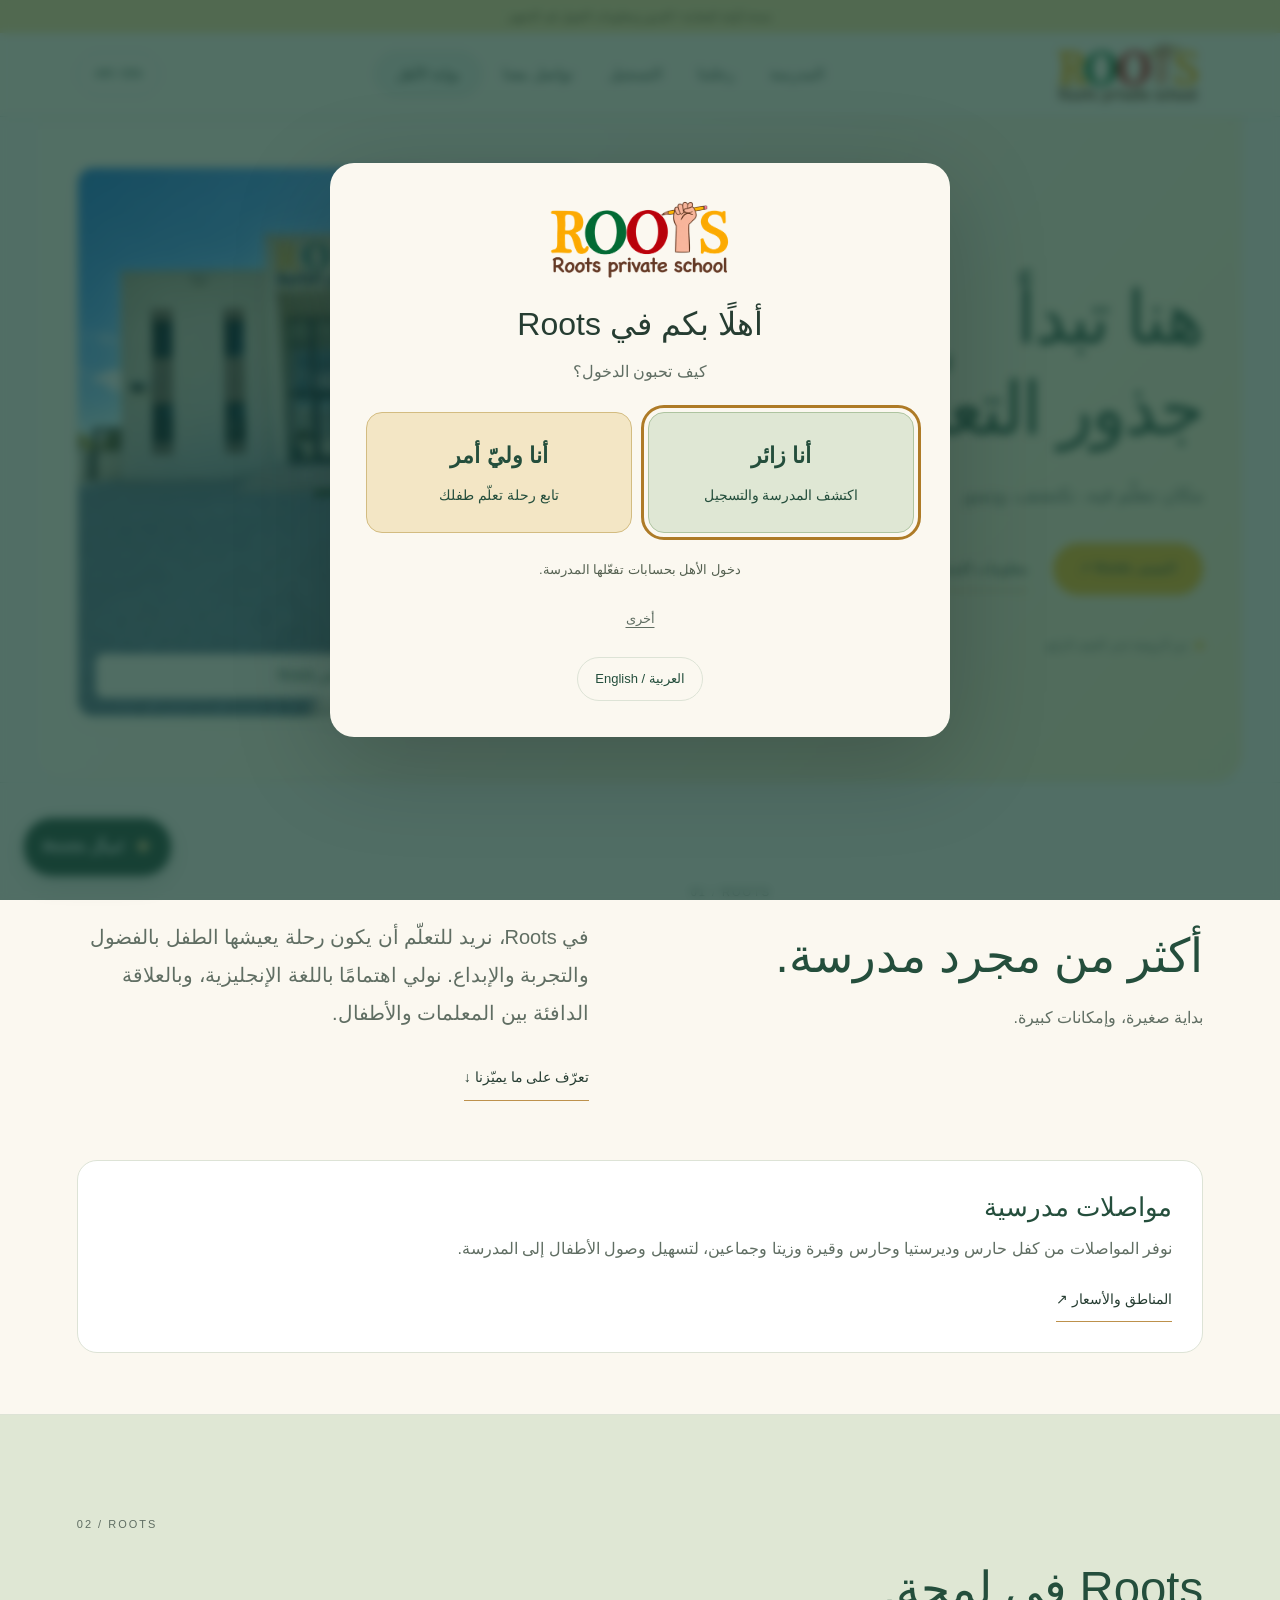
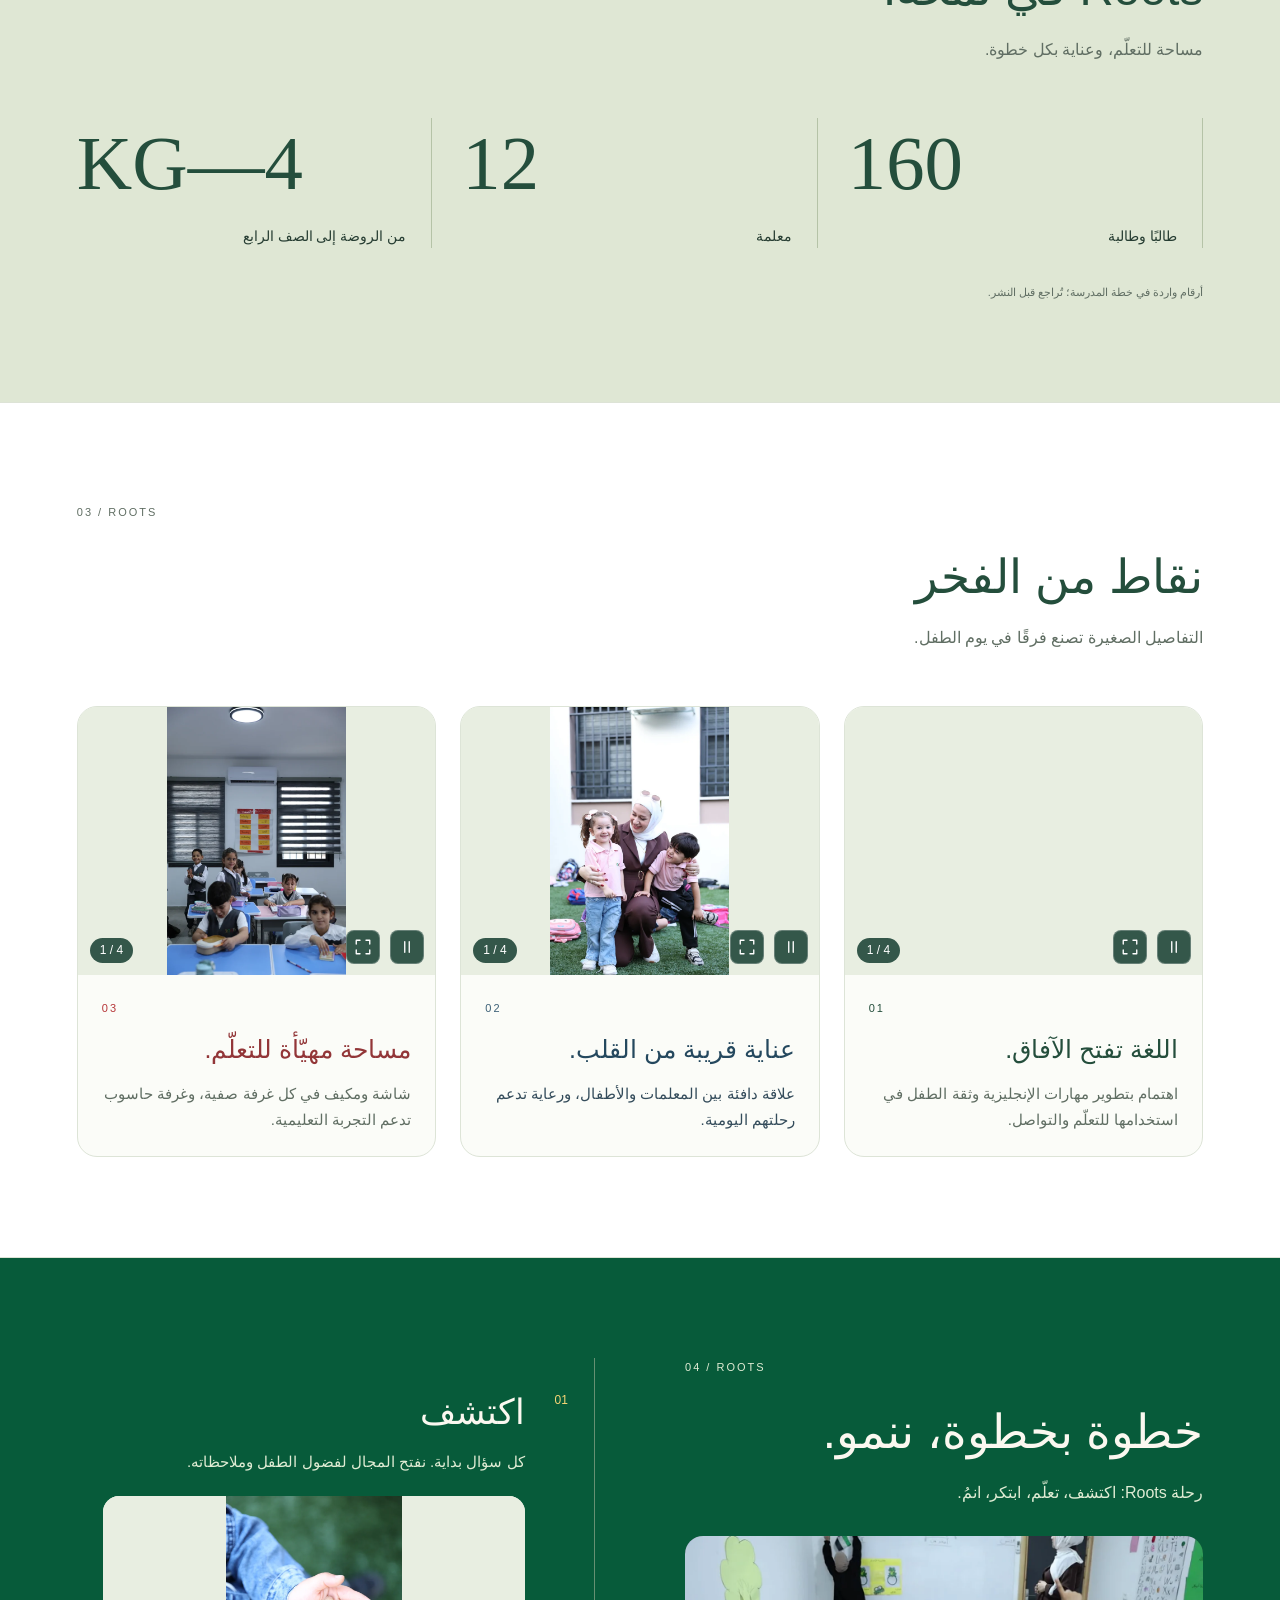
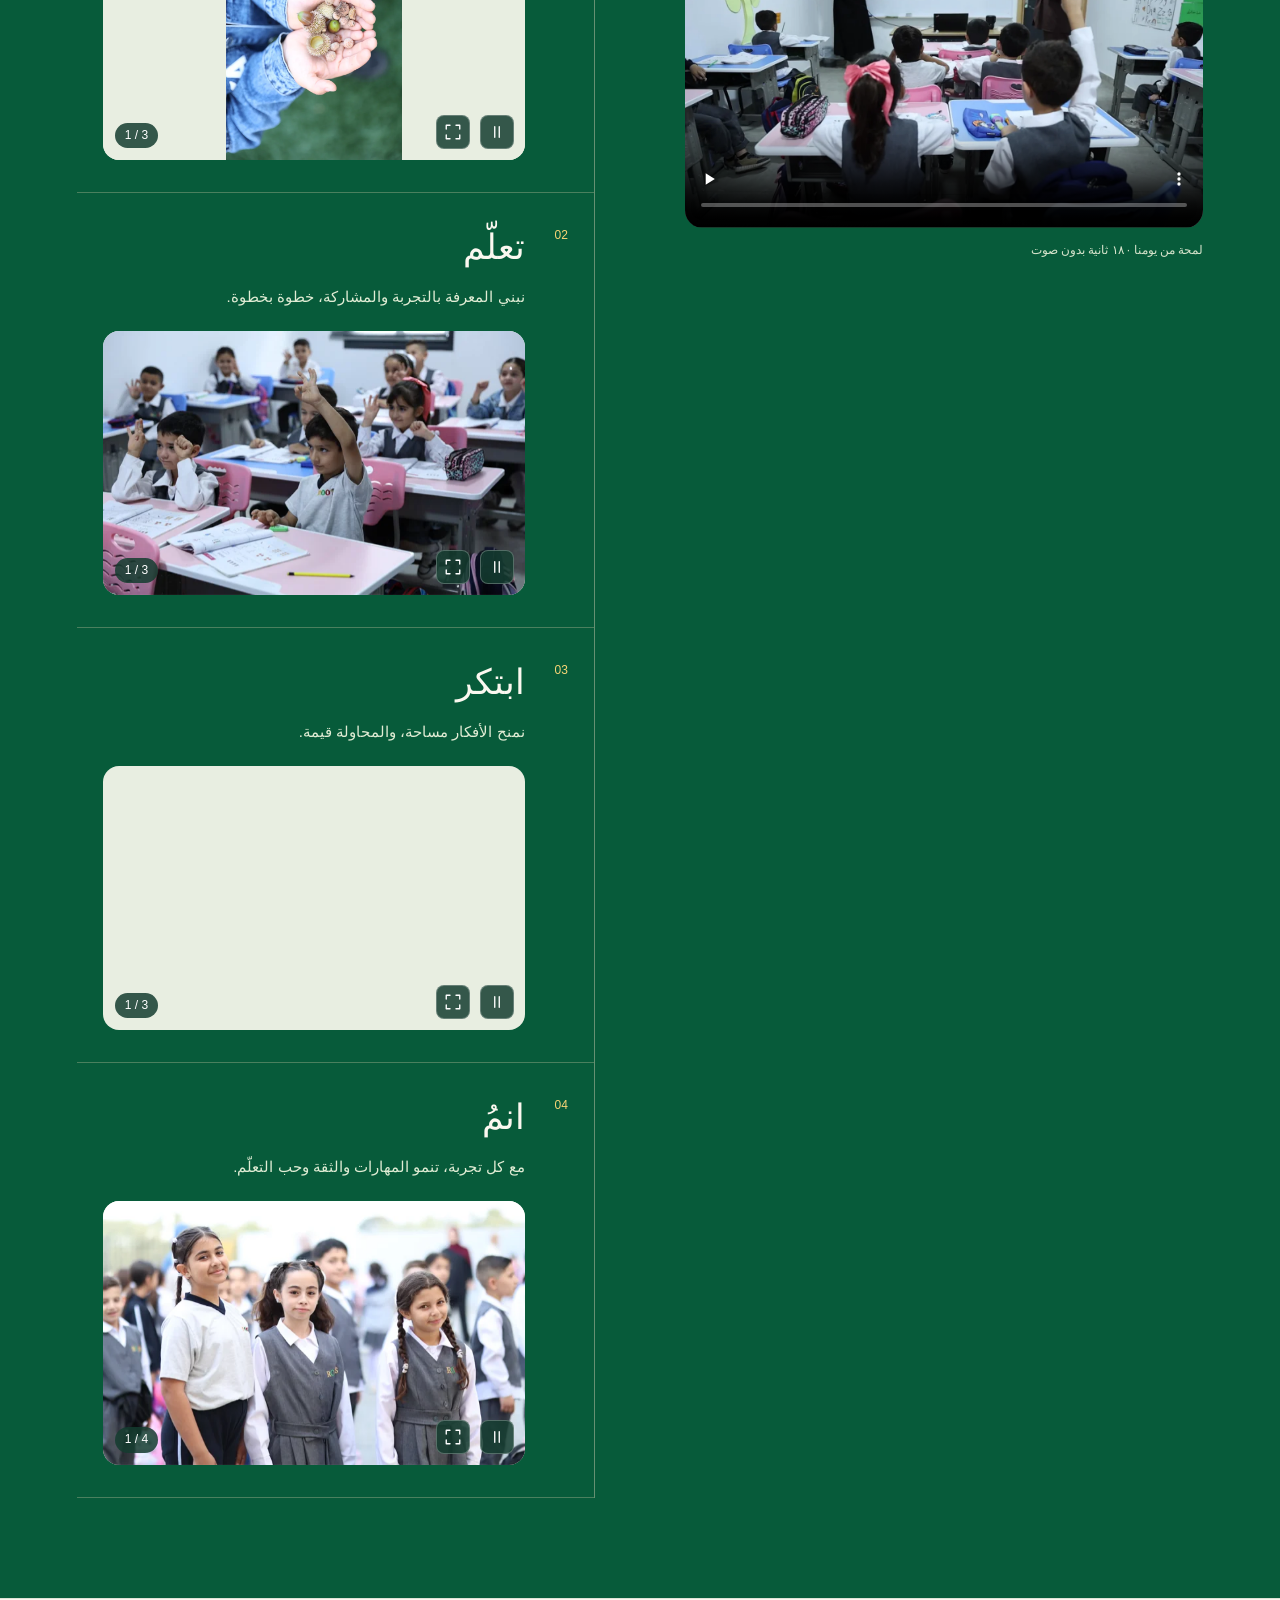
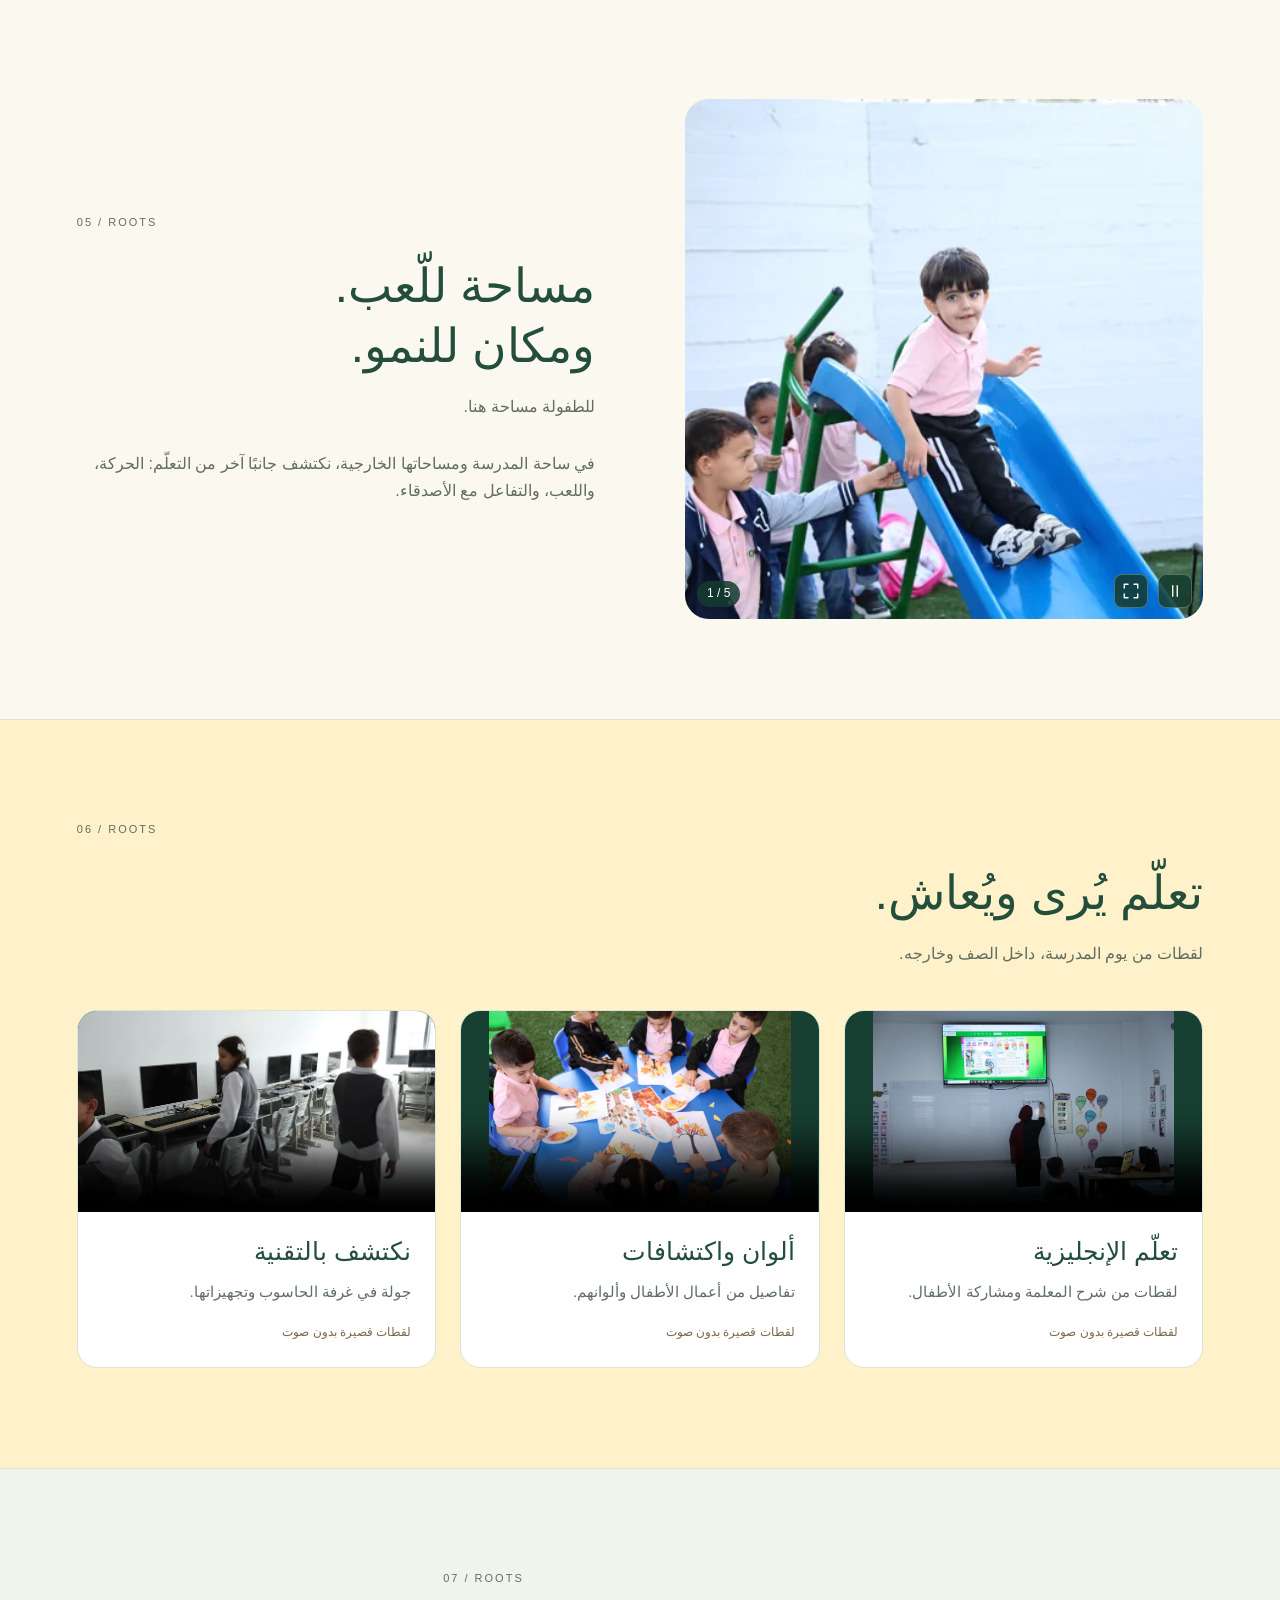
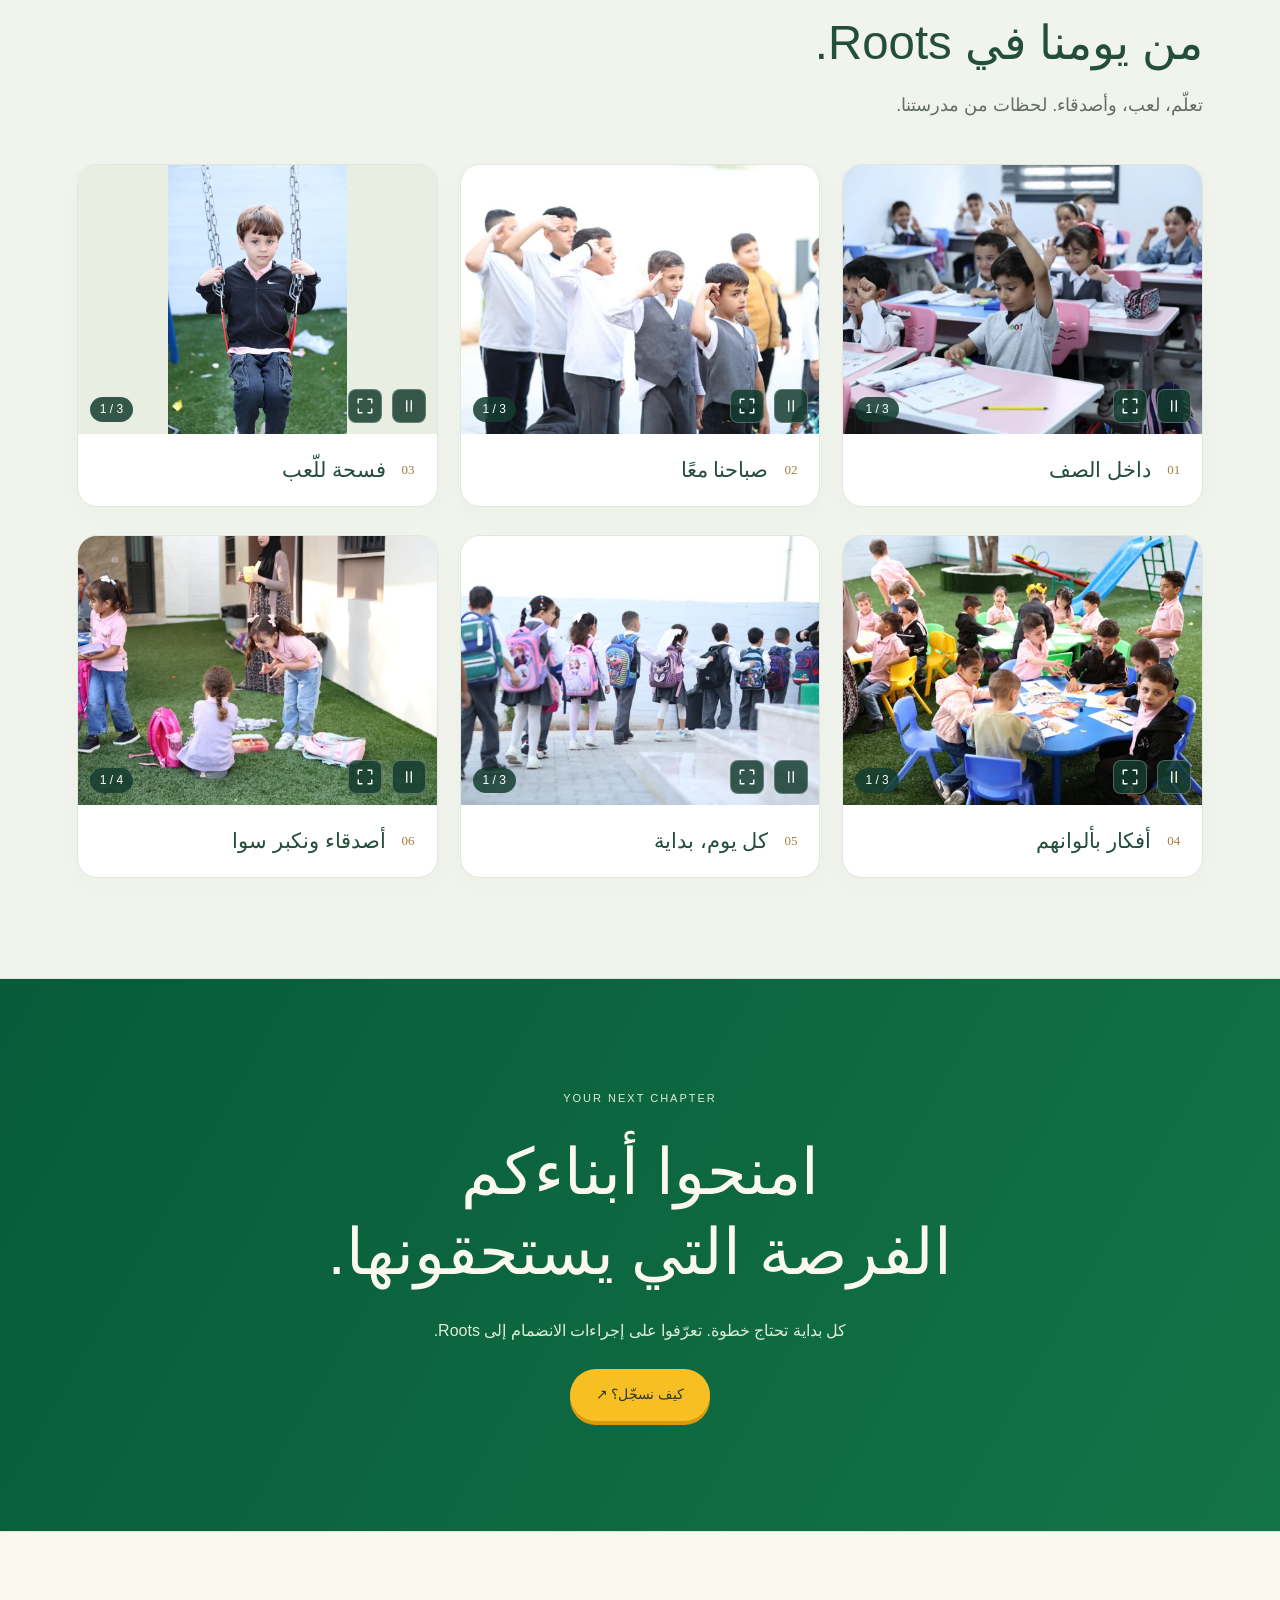
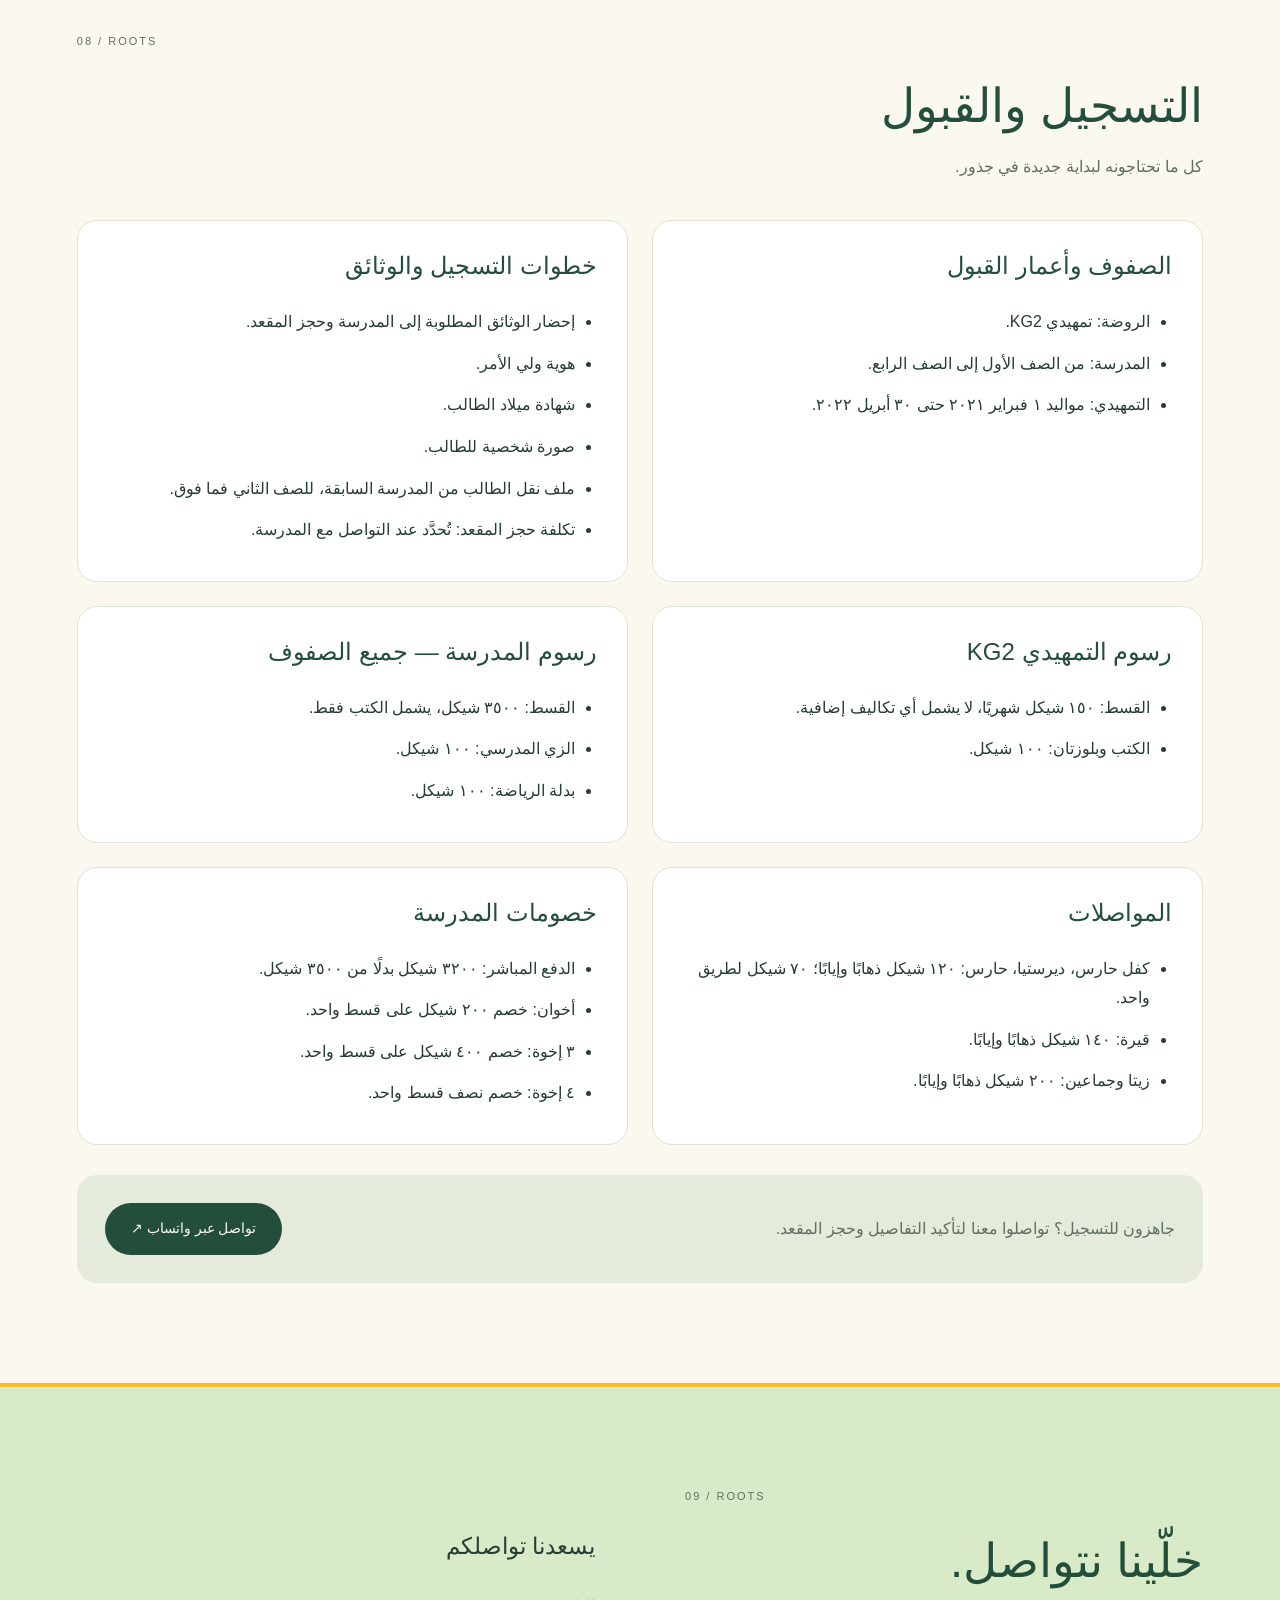
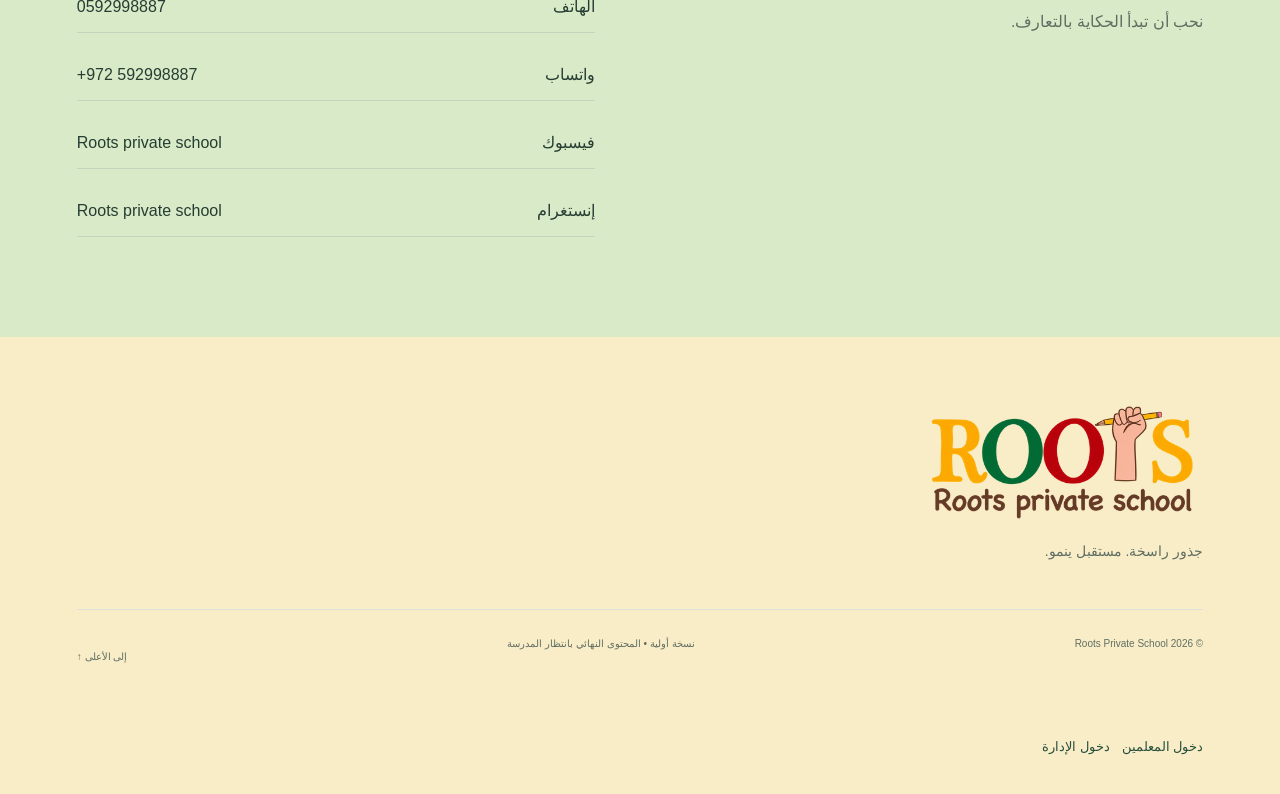
==== commit abf945a5: "Publish the free Roots school assistant Add the bilingual16-topic guide, consent-based admissions in" ====
--- a/index.html
+++ b/index.html
@@ -1,4 +1,4 @@
-<!DOCTYPE html><html lang="ar" dir="rtl"><head><meta charset="UTF-8"><meta name="viewport" content="width=device-width,initial-scale=1"><meta name="theme-color" content="#173f32"><meta name="description" content="Roots Private School — مكان نتعلّم فيه، نكتشف، وننمو."><title>Roots | مدرسة روتس الخاصة</title><link rel="stylesheet" href="styles.css?v=transport-25"><script src="script.js?v=public-mobile-20261105-r2" defer></script><script src="auth-config.js" defer></script><script src="public-content.js?v=15" defer></script><link rel="stylesheet" href="public-refresh.css?v=20261101navigation"><link rel="stylesheet" href="mobile-refinements.css?v=public-mobile-20261106-controls1"></head><body class="public-site"><dialog id="welcome-dialog" class="welcome-dialog" aria-labelledby="welcome-title"><img decoding="async" src="media/roots-logo-480.webp" alt="Roots Private School" class="welcome-logo" draggable="false" srcset="media/roots-logo-480.webp 480w, media/roots-logo-960.webp 960w" sizes="(max-width:800px) 125px, 180px"><h2 data-ar="أهلًا بكم في Roots" data-en="Welcome to Roots" id="welcome-title">أهلًا بكم في Roots</h2><p data-ar="كيف تحبون الدخول؟" data-en="How would you like to enter?"  data-content-key="text-0">كيف تحبون الدخول؟</p><div class="welcome-options"><button type="button" id="guest-entry"><strong data-ar="أنا زائر" data-en="I am a guest"  data-content-key="text-1">أنا زائر</strong><span data-ar="اكتشف المدرسة والتسجيل" data-en="Explore the school and admissions"  data-content-key="text-2">اكتشف المدرسة والتسجيل</span></button><a href="parent.html"><strong data-ar="أنا وليّ أمر" data-en="I am a parent"  data-content-key="text-3">أنا وليّ أمر</strong><span data-ar="تابع رحلة تعلّم طفلك" data-en="Follow your child’s learning journey"  data-content-key="text-4">تابع رحلة تعلّم طفلك</span></a></div><p data-ar="دخول الأهل بحسابات تفعّلها المدرسة." data-en="Parent access uses accounts activated by the school." class="portal-note" data-content-key="text-5">دخول الأهل بحسابات تفعّلها المدرسة.</p><div class="other-entry"><button type="button" id="other-entry" class="other-button" aria-expanded="false" aria-controls="other-roles" data-ar="أخرى" data-en="Other" data-content-key="text-6">أخرى</button><div id="other-roles" hidden><a href="teacher.html" data-ar="المعلم" data-en="Teacher" data-content-key="text-7">المعلم</a><a href="admin.html" data-ar="الإدارة" data-en="Admin" data-content-key="text-8">الإدارة</a></div></div><button type="button" id="welcome-language" class="language">English / العربية</button></dialog><a data-ar="انتقل إلى المحتوى" data-en="Skip to content" class="skip-link" href="#main" data-content-key="text-9">انتقل إلى المحتوى</a><div class="draft"><span data-ar="نسخة أولية للمعاينة • الصور ومعلومات القبول قيد التجهيز" data-en="Preview edition • Photography and admissions details are being prepared"  data-content-key="text-10">نسخة أولية للمعاينة • الصور ومعلومات القبول قيد التجهيز</span></div><header class="site-header"><a class="brand" href="#home" aria-label="Roots"><img decoding="async" class="official-logo" src="media/roots-logo-480.webp" alt="Roots private school" width="1921" height="819" draggable="false" srcset="media/roots-logo-480.webp 480w, media/roots-logo-960.webp 960w" sizes="(max-width:800px) 125px, 180px"></a><nav id="main-navigation" aria-label="Main navigation"><a data-ar="المدرسة" data-en="Our school" href="#about" data-content-key="text-11">المدرسة</a><a data-ar="رحلتنا" data-en="Our journey" href="#journey" data-content-key="text-12">رحلتنا</a><a data-ar="التسجيل" data-en="Admissions" href="#admissions" data-content-key="text-13">التسجيل</a><a data-ar="تواصل معنا" data-en="Contact" href="#contact" data-content-key="text-14">تواصل معنا</a><a href="parent.html" data-ar="بوابة الأهل" data-en="Parent portal" data-content-key="text-15">بوابة الأهل</a></nav><button class="menu-toggle" id="menu-toggle" type="button" aria-controls="main-navigation" aria-expanded="false"><span data-ar="القائمة" data-en="Menu" data-content-key="text-16">القائمة</span><span aria-hidden="true">☰</span></button><button class="language" id="language" type="button" aria-label="Switch to English">EN ↗</button></header><main id="main"><section class="hero" id="home"><div class="hero-copy"><span class="eyebrow">ROOTS PRIVATE SCHOOL</span><h1 data-ar="هنا تبدأ
+<!DOCTYPE html><html lang="ar" dir="rtl"><head><meta charset="UTF-8"><meta name="viewport" content="width=device-width,initial-scale=1"><meta name="theme-color" content="#173f32"><meta name="description" content="Roots Private School — مكان نتعلّم فيه، نكتشف، وننمو."><title>Roots | مدرسة روتس الخاصة</title><link rel="stylesheet" href="styles.css?v=transport-25"><script src="script.js?v=public-mobile-20261105-r2" defer></script><script src="auth-config.js" defer></script><script src="public-content.js?v=15" defer></script><link rel="stylesheet" href="public-refresh.css?v=20261101navigation"><link rel="stylesheet" href="mobile-refinements.css?v=public-mobile-20261106-controls1"><script src="assistant-config.js?v=assistant-free-prep-20261107-r4" defer></script><link rel="stylesheet" href="assistant.css?v=assistant-free-prep-20261107-r4"><script src="roots-assistant.mjs?v=assistant-free-prep-20261107-r4" type="module"></script></head><body class="public-site"><dialog id="welcome-dialog" class="welcome-dialog" aria-labelledby="welcome-title"><img decoding="async" src="media/roots-logo-480.webp" alt="Roots Private School" class="welcome-logo" draggable="false" srcset="media/roots-logo-480.webp 480w, media/roots-logo-960.webp 960w" sizes="(max-width:800px) 125px, 180px"><h2 data-ar="أهلًا بكم في Roots" data-en="Welcome to Roots" id="welcome-title">أهلًا بكم في Roots</h2><p data-ar="كيف تحبون الدخول؟" data-en="How would you like to enter?"  data-content-key="text-0">كيف تحبون الدخول؟</p><div class="welcome-options"><button type="button" id="guest-entry"><strong data-ar="أنا زائر" data-en="I am a guest"  data-content-key="text-1">أنا زائر</strong><span data-ar="اكتشف المدرسة والتسجيل" data-en="Explore the school and admissions"  data-content-key="text-2">اكتشف المدرسة والتسجيل</span></button><a href="parent.html"><strong data-ar="أنا وليّ أمر" data-en="I am a parent"  data-content-key="text-3">أنا وليّ أمر</strong><span data-ar="تابع رحلة تعلّم طفلك" data-en="Follow your child’s learning journey"  data-content-key="text-4">تابع رحلة تعلّم طفلك</span></a></div><p data-ar="دخول الأهل بحسابات تفعّلها المدرسة." data-en="Parent access uses accounts activated by the school." class="portal-note" data-content-key="text-5">دخول الأهل بحسابات تفعّلها المدرسة.</p><div class="other-entry"><button type="button" id="other-entry" class="other-button" aria-expanded="false" aria-controls="other-roles" data-ar="أخرى" data-en="Other" data-content-key="text-6">أخرى</button><div id="other-roles" hidden><a href="teacher.html" data-ar="المعلم" data-en="Teacher" data-content-key="text-7">المعلم</a><a href="admin.html" data-ar="الإدارة" data-en="Admin" data-content-key="text-8">الإدارة</a></div></div><button type="button" id="welcome-language" class="language">English / العربية</button></dialog><a data-ar="انتقل إلى المحتوى" data-en="Skip to content" class="skip-link" href="#main" data-content-key="text-9">انتقل إلى المحتوى</a><div class="draft"><span data-ar="نسخة أولية للمعاينة • الصور ومعلومات القبول قيد التجهيز" data-en="Preview edition • Photography and admissions details are being prepared"  data-content-key="text-10">نسخة أولية للمعاينة • الصور ومعلومات القبول قيد التجهيز</span></div><header class="site-header"><a class="brand" href="#home" aria-label="Roots"><img decoding="async" class="official-logo" src="media/roots-logo-480.webp" alt="Roots private school" width="1921" height="819" draggable="false" srcset="media/roots-logo-480.webp 480w, media/roots-logo-960.webp 960w" sizes="(max-width:800px) 125px, 180px"></a><nav id="main-navigation" aria-label="Main navigation"><a data-ar="المدرسة" data-en="Our school" href="#about" data-content-key="text-11">المدرسة</a><a data-ar="رحلتنا" data-en="Our journey" href="#journey" data-content-key="text-12">رحلتنا</a><a data-ar="التسجيل" data-en="Admissions" href="#admissions" data-content-key="text-13">التسجيل</a><a data-ar="تواصل معنا" data-en="Contact" href="#contact" data-content-key="text-14">تواصل معنا</a><a href="parent.html" data-ar="بوابة الأهل" data-en="Parent portal" data-content-key="text-15">بوابة الأهل</a></nav><button class="menu-toggle" id="menu-toggle" type="button" aria-controls="main-navigation" aria-expanded="false"><span data-ar="القائمة" data-en="Menu" data-content-key="text-16">القائمة</span><span aria-hidden="true">☰</span></button><button class="language" id="language" type="button" aria-label="Switch to English">EN ↗</button></header><main id="main"><section class="hero" id="home"><div class="hero-copy"><span class="eyebrow">ROOTS PRIVATE SCHOOL</span><h1 data-ar="هنا تبدأ
 جذور التعلّم." data-en="Where learning
 takes root."  data-content-key="text-17">هنا تبدأ
 جذور التعلّم.</h1><p data-ar="مكان نتعلّم فيه، نكتشف، وننمو." data-en="A place to learn, discover, and grow." class="hero-description" data-content-key="text-18">مكان نتعلّم فيه، نكتشف، وننمو.</p><div class="actions"><a data-ar="اكتشف Roots ↗" data-en="Discover Roots ↗" href="#about" class="button" data-content-key="text-19">اكتشف Roots ↗</a><a data-ar="معلومات التسجيل" data-en="Explore admissions" href="#admissions" class="text-link" data-content-key="text-20">معلومات التسجيل</a></div><div class="hero-caption"><span class="dot"></span><span data-ar="من الروضة حتى الصف الرابع" data-en="Kindergarten through Grade 4"  data-content-key="text-21">من الروضة حتى الصف الرابع</span></div></div><div class="hero-art school-photo"><img fetchpriority="high" decoding="async" src="media/school-entrance-900.webp" width="1086" height="1448" alt="مدخل مدرسة جذور الخاصة — Roots Private School entrance" draggable="false" data-alt-ar="مدخل مدرسة جذور الخاصة — Roots Private School entrance" data-alt-en="The entrance to Roots Private School" srcset="media/school-entrance-480.webp 480w, media/school-entrance-900.webp 900w, media/school-entrance-1086.webp 1086w" sizes="(max-width:800px) 88vw, 48vw"><span class="school-photo-caption" data-ar="أهلًا بكم في Roots" data-en="Welcome to Roots" data-content-key="text-22">أهلًا بكم في Roots</span></div></section><section class="intro section" id="about"><div><div class="section-head"><span class="eyebrow">01 / ROOTS</span><h2 data-ar="أكثر من مجرد مدرسة." data-en="More than a school."  data-content-key="text-23">أكثر من مجرد مدرسة.</h2><p data-ar="بداية صغيرة، وإمكانات كبيرة." data-en="Small beginnings. Big possibilities."  data-content-key="text-24">بداية صغيرة، وإمكانات كبيرة.</p></div></div><div class="intro-copy"><p data-ar="في Roots، نريد للتعلّم أن يكون رحلة يعيشها الطفل بالفضول والتجربة والإبداع. نولي اهتمامًا باللغة الإنجليزية، وبالعلاقة الدافئة بين المعلمات والأطفال." data-en="At Roots, learning is a journey of curiosity, discovery, and creativity. Our focus is on developing English skills and building warm relationships between teachers and children."  data-content-key="text-25">في Roots، نريد للتعلّم أن يكون رحلة يعيشها الطفل بالفضول والتجربة والإبداع. نولي اهتمامًا باللغة الإنجليزية، وبالعلاقة الدافئة بين المعلمات والأطفال.</p><a data-ar="تعرّف على ما يميّزنا ↓" data-en="Explore what makes Roots special ↓" href="#pride" class="text-link" data-content-key="text-26">تعرّف على ما يميّزنا ↓</a></div><div class="transport-feature"><h3 data-ar="مواصلات مدرسية" data-en="School transportation">مواصلات مدرسية</h3><p data-ar="نوفر المواصلات من كفل حارس وديرستيا وحارس وقيرة وزيتا وجماعين، لتسهيل وصول الأطفال إلى المدرسة." data-en="Transportation is available from Kifl Haris, Deir Istiya, Haris, Qira, Zeita and Jamma’in, helping children get to school.">نوفر المواصلات من كفل حارس وديرستيا وحارس وقيرة وزيتا وجماعين، لتسهيل وصول الأطفال إلى المدرسة.</p><a class="text-link" href="#apply" data-ar="المناطق والأسعار ↗" data-en="Routes and fees ↗">المناطق والأسعار ↗</a></div></section><section class="facts section" id="facts"><div class="section-head"><span class="eyebrow">02 / ROOTS</span><h2 data-ar="Roots في لمحة." data-en="Roots at a glance."  data-content-key="text-27">Roots في لمحة.</h2><p data-ar="مساحة للتعلّم، وعناية بكل خطوة." data-en="Space to learn. Care at every step."  data-content-key="text-28">مساحة للتعلّم، وعناية بكل خطوة.</p></div><div class="fact-grid"><div class="fact"><strong>160</strong><span data-ar="طالبًا وطالبة" data-en="Students"  data-content-key="text-29">طالبًا وطالبة</span></div><div class="fact"><strong>12</strong><span data-ar="معلمة" data-en="Teachers"  data-content-key="text-30">معلمة</span></div><div class="fact"><strong>KG—4</strong><span data-ar="من الروضة إلى الصف الرابع" data-en="Kindergarten to Grade 4"  data-content-key="text-31">من الروضة إلى الصف الرابع</span></div></div><p data-ar="أرقام واردة في خطة المدرسة؛ تُراجع قبل النشر." data-en="Figures from the school brief; to be confirmed before publication." class="note" data-content-key="text-32">أرقام واردة في خطة المدرسة؛ تُراجع قبل النشر.</p></section><section class="section pride" id="pride"><div class="section-head"><span class="eyebrow">03 / ROOTS</span><h2 data-ar="نقاط من الفخر" data-en="Points of Pride"  data-content-key="text-33">نقاط من الفخر</h2><p data-ar="التفاصيل الصغيرة تصنع فرقًا في يوم الطفل." data-en="Thoughtful details shape a child’s day."  data-content-key="text-34">التفاصيل الصغيرة تصنع فرقًا في يوم الطفل.</p></div><div class="pride-grid"><article class="pride-item"><div class="card-gallery" data-gallery="[{&quot;src&quot;:&quot;media/selected-0371-1600.webp&quot;,&quot;thumb&quot;:&quot;media/selected-0371-640.webp&quot;,&quot;alt&quot;:&quot;تعلّم الإنجليزية مع المعلمة والشاشة&quot;,&quot;portrait&quot;:false,&quot;position&quot;:&quot;50% 32%&quot;,&quot;alt_en&quot;:&quot;Learning English with the teacher and classroom screen&quot;,&quot;medium&quot;:&quot;media/selected-0371-960.webp&quot;,&quot;srcset&quot;:&quot;media/selected-0371-640.webp 640w, media/selected-0371-960.webp 960w, media/selected-0371-1600.webp 1600w&quot;},{&quot;src&quot;:&quot;media/selected-0400-1600.webp&quot;,&quot;thumb&quot;:&quot;media/selected-0400-640.webp&quot;,&quot;alt&quot;:&quot;كتاب الإنجليزية ووسائل الشرح أثناء الدرس&quot;,&quot;portrait&quot;:false,&quot;position&quot;:&quot;50% 32%&quot;,&quot;alt_en&quot;:&quot;The English textbook and learning materials during a lesson&quot;,&quot;medium&quot;:&quot;media/selected-0400-960.webp&quot;,&quot;srcset&quot;:&quot;media/selected-0400-640.webp 640w, media/selected-0400-960.webp 960w, media/selected-0400-1600.webp 1600w&quot;},{&quot;src&quot;:&quot;media/selected-0379-1600.webp&quot;,&quot;thumb&quot;:&quot;media/selected-0379-640.webp&quot;,&quot;alt&quot;:&quot;طلاب Roots أثناء الحصة&quot;,&quot;portrait&quot;:false,&quot;position&quot;:&quot;50% 32%&quot;,&quot;alt_en&quot;:&quot;Roots students during a lesson&quot;,&quot;medium&quot;:&quot;media/selected-0379-960.webp&quot;,&quot;srcset&quot;:&quot;media/selected-0379-640.webp 640w, media/selected-0379-960.webp 960w, media/selected-0379-1600.webp 1600w&quot;},{&quot;src&quot;:&quot;media/selected-0385-1600.webp&quot;,&quot;thumb&quot;:&quot;media/selected-0385-640.webp&quot;,&quot;alt&quot;:&quot;وسائل رقمية تدعم التعلّم&quot;,&quot;portrait&quot;:false,&quot;position&quot;:&quot;50% 32%&quot;,&quot;alt_en&quot;:&quot;Digital tools supporting learning&quot;,&quot;medium&quot;:&quot;media/selected-0385-960.webp&quot;,&quot;srcset&quot;:&quot;media/selected-0385-640.webp 640w, media/selected-0385-960.webp 960w, media/selected-0385-1600.webp 1600w&quot;}]" aria-label="صور مدرسة Roots — مجموعة 1"><div class="gallery-stage"><img decoding="async" draggable="false" class="gallery-image" src="media/selected-0371-1600.webp" srcset="media/selected-0371-640.webp 640w, media/selected-0371-960.webp 960w, media/selected-0371-1600.webp 1600w" sizes="(max-width:600px) 88vw, (max-width:1100px) 45vw, 30vw" alt="تعلّم الإنجليزية مع المعلمة والشاشة" loading="lazy" data-alt-ar="تعلّم الإنجليزية مع المعلمة والشاشة" data-alt-en="Learning English with the teacher and classroom screen"><button class="gallery-expand" type="button" aria-label="تكبير الصورة" title="تكبير الصورة">⤢</button><span class="gallery-count" dir="ltr">1 / 4</span></div></div><span class="eyebrow">01</span><h3 data-ar="اللغة تفتح الآفاق." data-en="Language opens doors."  data-content-key="text-35">اللغة تفتح الآفاق.</h3><p data-ar="اهتمام بتطوير مهارات الإنجليزية وثقة الطفل في استخدامها للتعلّم والتواصل." data-en="A focus on English skills and the confidence to use them in learning and communication."  data-content-key="text-36">اهتمام بتطوير مهارات الإنجليزية وثقة الطفل في استخدامها للتعلّم والتواصل.</p></article><article class="pride-item"><div class="card-gallery" data-gallery="[{&quot;src&quot;:&quot;media/selected-0256-1600.webp&quot;,&quot;thumb&quot;:&quot;media/selected-0256-640.webp&quot;,&quot;alt&quot;:&quot;المعلمة مع الأطفال في الساحة&quot;,&quot;portrait&quot;:true,&quot;position&quot;:&quot;50% 32%&quot;,&quot;alt_en&quot;:&quot;The teacher with children in the school courtyard&quot;,&quot;medium&quot;:&quot;media/selected-0256-960.webp&quot;,&quot;srcset&quot;:&quot;media/selected-0256-640.webp 640w, media/selected-0256-960.webp 960w, media/selected-0256-1600.webp 1467w&quot;},{&quot;src&quot;:&quot;media/selected-0175-1600.webp&quot;,&quot;thumb&quot;:&quot;media/selected-0175-640.webp&quot;,&quot;alt&quot;:&quot;مشاركة أحد الطلاب مع المعلمة&quot;,&quot;portrait&quot;:true,&quot;position&quot;:&quot;50% 32%&quot;,&quot;alt_en&quot;:&quot;A student taking part with the teacher&quot;,&quot;medium&quot;:&quot;media/selected-0175-960.webp&quot;,&quot;srcset&quot;:&quot;media/selected-0175-640.webp 640w, media/selected-0175-960.webp 960w, media/selected-0175-1600.webp 1467w&quot;},{&quot;src&quot;:&quot;media/care-teacher-0480-1600.webp&quot;,&quot;thumb&quot;:&quot;media/care-teacher-0480-640.webp&quot;,&quot;alt&quot;:&quot;المعلمة تساعد طالبًا في استخدام الحاسوب&quot;,&quot;portrait&quot;:true,&quot;alt_en&quot;:&quot;The teacher helping a student use a computer&quot;,&quot;srcset&quot;:&quot;media/care-teacher-0480-640.webp 427w, media/care-teacher-0480-1600.webp 1067w&quot;},{&quot;src&quot;:&quot;media/care-welcome-0182-1600.webp&quot;,&quot;thumb&quot;:&quot;media/care-welcome-0182-640.webp&quot;,&quot;alt&quot;:&quot;استقبال طفلة ومرافقتها عند الوصول إلى المدرسة&quot;,&quot;portrait&quot;:false,&quot;alt_en&quot;:&quot;Welcoming and accompanying a child on arrival at school&quot;,&quot;medium&quot;:&quot;media/care-welcome-0182-960.webp&quot;,&quot;srcset&quot;:&quot;media/care-welcome-0182-640.webp 640w, media/care-welcome-0182-960.webp 960w, media/care-welcome-0182-1600.webp 1600w&quot;}]" aria-label="صور مدرسة Roots — مجموعة 2"><div class="gallery-stage"><img decoding="async" class="gallery-image is-portrait" src="media/selected-0256-1600.webp" srcset="media/selected-0256-640.webp 640w, media/selected-0256-960.webp 960w, media/selected-0256-1600.webp 1467w" sizes="(max-width:600px) 88vw, (max-width:1100px) 45vw, 30vw" alt="المعلمة مع الأطفال في الساحة" loading="lazy" draggable="false" data-alt-ar="المعلمة مع الأطفال في الساحة" data-alt-en="The teacher with children in the school courtyard"><button class="gallery-expand" type="button" aria-label="تكبير الصورة" title="تكبير الصورة">⤢</button><span class="gallery-count" dir="ltr">1 / 4</span></div></div><span class="eyebrow">02</span><h3 data-ar="عناية قريبة من القلب." data-en="Care that feels like family."  data-content-key="text-37">عناية قريبة من القلب.</h3><p data-ar="علاقة دافئة بين المعلمات والأطفال، ورعاية تدعم رحلتهم اليومية." data-en="Warm relationships between teachers and children, with care throughout their school day."  data-content-key="text-38">علاقة دافئة بين المعلمات والأطفال، ورعاية تدعم رحلتهم اليومية.</p></article><article class="pride-item"><div class="card-gallery" data-gallery="[{&quot;src&quot;:&quot;media/selected-0353-1600.webp&quot;,&quot;thumb&quot;:&quot;media/selected-0353-640.webp&quot;,&quot;alt&quot;:&quot;صف مجهّز بالمكيف والإضاءة والطاولات&quot;,&quot;portrait&quot;:true,&quot;position&quot;:&quot;50% 32%&quot;,&quot;alt_en&quot;:&quot;A classroom equipped with air conditioning, lighting and desks&quot;,&quot;medium&quot;:&quot;media/selected-0353-960.webp&quot;,&quot;srcset&quot;:&quot;media/selected-0353-640.webp 640w, media/selected-0353-960.webp 960w, media/selected-0353-1600.webp 1467w&quot;},{&quot;src&quot;:&quot;media/selected-0312-1600.webp&quot;,&quot;thumb&quot;:&quot;media/selected-0312-640.webp&quot;,&quot;alt&quot;:&quot;مساحة صفية منظمة للأطفال&quot;,&quot;portrait&quot;:false,&quot;position&quot;:&quot;50% 32%&quot;,&quot;alt_en&quot;:&quot;An organized classroom space for children&quot;,&quot;medium&quot;:&quot;media/selected-0312-960.webp&quot;,&quot;srcset&quot;:&quot;media/selected-0312-640.webp 640w, media/selected-0312-960.webp 960w, media/selected-0312-1600.webp 1600w&quot;},{&quot;src&quot;:&quot;media/selected-0443-1600.webp&quot;,&quot;thumb&quot;:&quot;media/selected-0443-640.webp&quot;,&quot;alt&quot;:&quot;لوحة الأنشطة في المساحة الخارجية&quot;,&quot;portrait&quot;:false,&quot;position&quot;:&quot;50% 32%&quot;,&quot;alt_en&quot;:&quot;An activity board in the outdoor area&quot;,&quot;medium&quot;:&quot;media/selected-0443-960.webp&quot;,&quot;srcset&quot;:&quot;media/selected-0443-640.webp 640w, media/selected-0443-960.webp 960w, media/selected-0443-1600.webp 1600w&quot;},{&quot;src&quot;:&quot;media/selected-0450-1600.webp&quot;,&quot;thumb&quot;:&quot;media/selected-0450-640.webp&quot;,&quot;alt&quot;:&quot;غرفة الحاسوب في مدرسة Roots&quot;,&quot;portrait&quot;:false,&quot;position&quot;:&quot;50% 32%&quot;,&quot;alt_en&quot;:&quot;The computer room at Roots School&quot;,&quot;medium&quot;:&quot;media/selected-0450-960.webp&quot;,&quot;srcset&quot;:&quot;media/selected-0450-640.webp 640w, media/selected-0450-960.webp 960w, media/selected-0450-1600.webp 1600w&quot;}]" aria-label="صور مدرسة Roots — مجموعة 3"><div class="gallery-stage"><img decoding="async" class="gallery-image is-portrait" src="media/selected-0353-1600.webp" srcset="media/selected-0353-640.webp 640w, media/selected-0353-960.webp 960w, media/selected-0353-1600.webp 1467w" sizes="(max-width:600px) 88vw, (max-width:1100px) 45vw, 30vw" alt="صف مجهّز بالمكيف والإضاءة والطاولات" loading="lazy" draggable="false" data-alt-ar="صف مجهّز بالمكيف والإضاءة والطاولات" data-alt-en="A classroom equipped with air conditioning, lighting and desks"><button class="gallery-expand" type="button" aria-label="تكبير الصورة" title="تكبير الصورة">⤢</button><span class="gallery-count" dir="ltr">1 / 4</span></div></div><span class="eyebrow">03</span><h3 data-ar="مساحة مهيّأة للتعلّم." data-en="Room to learn comfortably."  data-content-key="text-39">مساحة مهيّأة للتعلّم.</h3><p data-ar="شاشة ومكيف في كل غرفة صفية، وغرفة حاسوب تدعم التجربة التعليمية." data-en="Classrooms equipped with screens and air conditioning, plus a computer room for learning."  data-content-key="text-40">شاشة ومكيف في كل غرفة صفية، وغرفة حاسوب تدعم التجربة التعليمية.</p></article></div></section><section class="journey section" id="journey"><div class="journey-title"><div class="section-head"><span class="eyebrow">04 / ROOTS</span><h2 data-ar="خطوة بخطوة، ننمو." data-en="Growing, one step at a time."  data-content-key="text-41">خطوة بخطوة، ننمو.</h2><p data-ar="رحلة Roots: اكتشف، تعلّم، ابتكر، انمُ." data-en="The Roots journey: discover, learn, create, grow."  data-content-key="text-42">رحلة Roots: اكتشف، تعلّم، ابتكر، انمُ.</p></div><figure class="journey-film"><video controls playsinline preload="none" poster="media/classroom-1280.webp" aria-label="رحلة يوم في Roots، فيديو بدون صوت" data-label-ar="رحلة يوم في Roots، فيديو بدون صوت" data-label-en="A day at Roots, a silent school film"><source src="media/roots-school-day-mobile.mp4" media="(max-width:600px)" type="video/mp4"><source src="media/roots-school-day.mp4" type="video/mp4"></video><figcaption data-ar="لمحة من يومنا · ١٨ ثانية بدون صوت" data-en="A glimpse of our day · 18 seconds, silent">لمحة من يومنا · ١٨ ثانية بدون صوت</figcaption></figure></div><div class="journey-steps"><article class="journey-step"><span class="step-index">01</span><div><h3 data-ar="اكتشف" data-en="Discover"  data-content-key="text-43">اكتشف</h3><p data-ar="كل سؤال بداية. نفتح المجال لفضول الطفل وملاحظاته." data-en="Every question is a beginning. Make room for curiosity and observation."  data-content-key="text-44">كل سؤال بداية. نفتح المجال لفضول الطفل وملاحظاته.</p><div class="card-gallery" data-gallery="[{&quot;src&quot;:&quot;media/selected-0255-1600.webp&quot;,&quot;thumb&quot;:&quot;media/selected-0255-640.webp&quot;,&quot;alt&quot;:&quot;اكتشاف الطبيعة في ساحة المدرسة&quot;,&quot;portrait&quot;:true,&quot;position&quot;:&quot;50% 32%&quot;,&quot;alt_en&quot;:&quot;Exploring nature in the school courtyard&quot;,&quot;medium&quot;:&quot;media/selected-0255-960.webp&quot;,&quot;srcset&quot;:&quot;media/selected-0255-640.webp 640w, media/selected-0255-960.webp 960w, media/selected-0255-1600.webp 1467w&quot;},{&quot;src&quot;:&quot;media/selected-0318-1600.webp&quot;,&quot;thumb&quot;:&quot;media/selected-0318-640.webp&quot;,&quot;alt&quot;:&quot;نكتشف الألوان والخامات بالتجربة&quot;,&quot;portrait&quot;:false,&quot;position&quot;:&quot;50% 50%&quot;,&quot;alt_en&quot;:&quot;Discovering colours and materials through hands-on activities&quot;,&quot;medium&quot;:&quot;media/selected-0318-960.webp&quot;,&quot;srcset&quot;:&quot;media/selected-0318-640.webp 640w, media/selected-0318-960.webp 960w, media/selected-0318-1600.webp 1600w&quot;},{&quot;src&quot;:&quot;media/selected-0243-1600.webp&quot;,&quot;thumb&quot;:&quot;media/selected-0243-640.webp&quot;,&quot;alt&quot;:&quot;الأطفال يتشاركون وقتهم في الساحة&quot;,&quot;portrait&quot;:false,&quot;position&quot;:&quot;50% 32%&quot;,&quot;alt_en&quot;:&quot;Children spending time together in the courtyard&quot;,&quot;medium&quot;:&quot;media/selected-0243-960.webp&quot;,&quot;srcset&quot;:&quot;media/selected-0243-640.webp 640w, media/selected-0243-960.webp 960w, media/selected-0243-1600.webp 1600w&quot;}]" aria-label="صور مدرسة Roots — مجموعة 4"><div class="gallery-stage"><img decoding="async" class="gallery-image is-portrait" src="media/selected-0255-1600.webp" srcset="media/selected-0255-640.webp 640w, media/selected-0255-960.webp 960w, media/selected-0255-1600.webp 1467w" sizes="(max-width:600px) 88vw, (max-width:1100px) 45vw, 30vw" alt="اكتشاف الطبيعة في ساحة المدرسة" loading="lazy" draggable="false" data-alt-ar="اكتشاف الطبيعة في ساحة المدرسة" data-alt-en="Exploring nature in the school courtyard"><button class="gallery-expand" type="button" aria-label="تكبير الصورة" title="تكبير الصورة">⤢</button><span class="gallery-count" dir="ltr">1 / 3</span></div></div></div></article><article class="journey-step"><span class="step-index">02</span><div><h3 data-ar="تعلّم" data-en="Learn"  data-content-key="text-45">تعلّم</h3><p data-ar="نبني المعرفة بالتجربة والمشاركة، خطوة بخطوة." data-en="Build understanding through experience and participation, step by step."  data-content-key="text-46">نبني المعرفة بالتجربة والمشاركة، خطوة بخطوة.</p><div class="card-gallery" data-gallery="[{&quot;src&quot;:&quot;media/selected-0306-1600.webp&quot;,&quot;thumb&quot;:&quot;media/selected-0306-640.webp&quot;,&quot;alt&quot;:&quot;المشاركة ورفع الأيدي في الصف&quot;,&quot;portrait&quot;:false,&quot;position&quot;:&quot;50% 32%&quot;,&quot;alt_en&quot;:&quot;Taking part and raising hands in class&quot;,&quot;medium&quot;:&quot;media/selected-0306-960.webp&quot;,&quot;srcset&quot;:&quot;media/selected-0306-640.webp 640w, media/selected-0306-960.webp 960w, media/selected-0306-1600.webp 1600w&quot;},{&quot;src&quot;:&quot;media/selected-0388-1600.webp&quot;,&quot;thumb&quot;:&quot;media/selected-0388-640.webp&quot;,&quot;alt&quot;:&quot;الثقة بالمشاركة أثناء الحصة&quot;,&quot;portrait&quot;:true,&quot;position&quot;:&quot;50% 32%&quot;,&quot;alt_en&quot;:&quot;Participating confidently during a lesson&quot;,&quot;medium&quot;:&quot;media/selected-0388-960.webp&quot;,&quot;srcset&quot;:&quot;media/selected-0388-640.webp 640w, media/selected-0388-960.webp 960w, media/selected-0388-1600.webp 1467w&quot;},{&quot;src&quot;:&quot;media/selected-0399-1600.webp&quot;,&quot;thumb&quot;:&quot;media/selected-0399-640.webp&quot;,&quot;alt&quot;:&quot;شرح الدرس باستخدام الشاشة&quot;,&quot;portrait&quot;:true,&quot;position&quot;:&quot;50% 32%&quot;,&quot;alt_en&quot;:&quot;Explaining a lesson using the classroom screen&quot;,&quot;medium&quot;:&quot;media/selected-0399-960.webp&quot;,&quot;srcset&quot;:&quot;media/selected-0399-640.webp 640w, media/selected-0399-960.webp 960w, media/selected-0399-1600.webp 1467w&quot;}]" aria-label="صور مدرسة Roots — مجموعة 5"><div class="gallery-stage"><img decoding="async" draggable="false" class="gallery-image" src="media/selected-0306-1600.webp" srcset="media/selected-0306-640.webp 640w, media/selected-0306-960.webp 960w, media/selected-0306-1600.webp 1600w" sizes="(max-width:600px) 88vw, (max-width:1100px) 45vw, 30vw" alt="المشاركة ورفع الأيدي في الصف" loading="lazy" data-alt-ar="المشاركة ورفع الأيدي في الصف" data-alt-en="Taking part and raising hands in class"><button class="gallery-expand" type="button" aria-label="تكبير الصورة" title="تكبير الصورة">⤢</button><span class="gallery-count" dir="ltr">1 / 3</span></div></div></div></article><article class="journey-step"><span class="step-index">03</span><div><h3 data-ar="ابتكر" data-en="Create"  data-content-key="text-47">ابتكر</h3><p data-ar="نمنح الأفكار مساحة، والمحاولة قيمة." data-en="Give ideas room to grow, and make every attempt count."  data-content-key="text-48">نمنح الأفكار مساحة، والمحاولة قيمة.</p><div class="card-gallery" data-gallery="[{&quot;src&quot;:&quot;media/selected-0318-1600.webp&quot;,&quot;thumb&quot;:&quot;media/selected-0318-640.webp&quot;,&quot;alt&quot;:&quot;أطفال يلوّنون وينفّذون أعمالًا فنية&quot;,&quot;portrait&quot;:false,&quot;position&quot;:&quot;50% 32%&quot;,&quot;alt_en&quot;:&quot;Children colouring and creating artwork&quot;,&quot;medium&quot;:&quot;media/selected-0318-960.webp&quot;,&quot;srcset&quot;:&quot;media/selected-0318-640.webp 640w, media/selected-0318-960.webp 960w, media/selected-0318-1600.webp 1600w&quot;},{&quot;src&quot;:&quot;media/selected-0314-1600.webp&quot;,&quot;thumb&quot;:&quot;media/selected-0314-640.webp&quot;,&quot;alt&quot;:&quot;نشاط فني في الهواء الطلق&quot;,&quot;portrait&quot;:false,&quot;position&quot;:&quot;50% 32%&quot;,&quot;alt_en&quot;:&quot;An outdoor art activity&quot;,&quot;medium&quot;:&quot;media/selected-0314-960.webp&quot;,&quot;srcset&quot;:&quot;media/selected-0314-640.webp 640w, media/selected-0314-960.webp 960w, media/selected-0314-1600.webp 1600w&quot;},{&quot;src&quot;:&quot;media/selected-0320-1600.webp&quot;,&quot;thumb&quot;:&quot;media/selected-0320-640.webp&quot;,&quot;alt&quot;:&quot;ألوان وأفكار حول طاولة النشاط&quot;,&quot;portrait&quot;:false,&quot;position&quot;:&quot;50% 32%&quot;,&quot;alt_en&quot;:&quot;Colours and ideas around the activity table&quot;,&quot;medium&quot;:&quot;media/selected-0320-960.webp&quot;,&quot;srcset&quot;:&quot;media/selected-0320-640.webp 640w, media/selected-0320-960.webp 960w, media/selected-0320-1600.webp 1600w&quot;}]" aria-label="صور مدرسة Roots — مجموعة 6"><div class="gallery-stage"><img decoding="async" draggable="false" class="gallery-image" src="media/selected-0318-1600.webp" srcset="media/selected-0318-640.webp 640w, media/selected-0318-960.webp 960w, media/selected-0318-1600.webp 1600w" sizes="(max-width:600px) 88vw, (max-width:1100px) 45vw, 30vw" alt="أطفال يلوّنون وينفّذون أعمالًا فنية" loading="lazy" data-alt-ar="أطفال يلوّنون وينفّذون أعمالًا فنية" data-alt-en="Children colouring and creating artwork"><button class="gallery-expand" type="button" aria-label="تكبير الصورة" title="تكبير الصورة">⤢</button><span class="gallery-count" dir="ltr">1 / 3</span></div></div></div></article><article class="journey-step"><span class="step-index">04</span><div><h3 data-ar="انمُ" data-en="Grow"  data-content-key="text-49">انمُ</h3><p data-ar="مع كل تجربة، تنمو المهارات والثقة وحب التعلّم." data-en="With every experience, skills, confidence, and a love of learning grow."  data-content-key="text-50">مع كل تجربة، تنمو المهارات والثقة وحب التعلّم.</p><div class="card-gallery" data-gallery="[{&quot;src&quot;:&quot;media/selected-0155-1600.webp&quot;,&quot;thumb&quot;:&quot;media/selected-0155-640.webp&quot;,&quot;alt&quot;:&quot;صديقات من مدرسة Roots&quot;,&quot;portrait&quot;:false,&quot;position&quot;:&quot;50% 32%&quot;,&quot;alt_en&quot;:&quot;Friends at Roots School&quot;,&quot;medium&quot;:&quot;media/selected-0155-960.webp&quot;,&quot;srcset&quot;:&quot;media/selected-0155-640.webp 640w, media/selected-0155-960.webp 960w, media/selected-0155-1600.webp 1600w&quot;},{&quot;src&quot;:&quot;media/selected-0248-1600.webp&quot;,&quot;thumb&quot;:&quot;media/selected-0248-640.webp&quot;,&quot;alt&quot;:&quot;أصدقاء يتشاركون يوم المدرسة&quot;,&quot;portrait&quot;:false,&quot;position&quot;:&quot;50% 32%&quot;,&quot;alt_en&quot;:&quot;Friends sharing their school day&quot;,&quot;medium&quot;:&quot;media/selected-0248-960.webp&quot;,&quot;srcset&quot;:&quot;media/selected-0248-640.webp 640w, media/selected-0248-960.webp 960w, media/selected-0248-1600.webp 1600w&quot;},{&quot;src&quot;:&quot;media/selected-0173-1600.webp&quot;,&quot;thumb&quot;:&quot;media/selected-0173-640.webp&quot;,&quot;alt&quot;:&quot;بدايات جديدة مع الأصدقاء&quot;,&quot;portrait&quot;:false,&quot;position&quot;:&quot;50% 32%&quot;,&quot;alt_en&quot;:&quot;New beginnings with friends&quot;,&quot;medium&quot;:&quot;media/selected-0173-960.webp&quot;,&quot;srcset&quot;:&quot;media/selected-0173-640.webp 640w, media/selected-0173-960.webp 960w, media/selected-0173-1600.webp 1600w&quot;},{&quot;src&quot;:&quot;media/selected-0275-1600.webp&quot;,&quot;thumb&quot;:&quot;media/selected-0275-640.webp&quot;,&quot;alt&quot;:&quot;ابتسامة وثقة في يوم المدرسة&quot;,&quot;portrait&quot;:true,&quot;position&quot;:&quot;50% 32%&quot;,&quot;alt_en&quot;:&quot;A smile and confidence during the school day&quot;,&quot;medium&quot;:&quot;media/selected-0275-960.webp&quot;,&quot;srcset&quot;:&quot;media/selected-0275-640.webp 640w, media/selected-0275-960.webp 960w, media/selected-0275-1600.webp 1467w&quot;}]" aria-label="صور مدرسة Roots — مجموعة 7"><div class="gallery-stage"><img decoding="async" draggable="false" class="gallery-image" src="media/selected-0155-1600.webp" srcset="media/selected-0155-640.webp 640w, media/selected-0155-960.webp 960w, media/selected-0155-1600.webp 1600w" sizes="(max-width:600px) 88vw, (max-width:1100px) 45vw, 30vw" alt="صديقات من مدرسة Roots" loading="lazy" data-alt-ar="صديقات من مدرسة Roots" data-alt-en="Friends at Roots School"><button class="gallery-expand" type="button" aria-label="تكبير الصورة" title="تكبير الصورة">⤢</button><span class="gallery-count" dir="ltr">1 / 4</span></div></div></div></article></div></section><section class="play section" id="play"><div class="play-visual"><div class="card-gallery" data-gallery="[{&quot;src&quot;:&quot;media/selected-0234-1600.webp&quot;,&quot;thumb&quot;:&quot;media/selected-0234-640.webp&quot;,&quot;alt&quot;:&quot;اللعب على الزحليقة&quot;,&quot;portrait&quot;:false,&quot;position&quot;:&quot;50% 32%&quot;,&quot;alt_en&quot;:&quot;Playing on the slide&quot;,&quot;medium&quot;:&quot;media/selected-0234-960.webp&quot;,&quot;srcset&quot;:&quot;media/selected-0234-640.webp 640w, media/selected-0234-960.webp 960w, media/selected-0234-1600.webp 1600w&quot;},{&quot;src&quot;:&quot;media/selected-0265-1600.webp&quot;,&quot;thumb&quot;:&quot;media/selected-0265-640.webp&quot;,&quot;alt&quot;:&quot;وقت الأرجوحة في ساحة المدرسة&quot;,&quot;portrait&quot;:true,&quot;position&quot;:&quot;50% 32%&quot;,&quot;alt_en&quot;:&quot;Swing time in the school playground&quot;,&quot;medium&quot;:&quot;media/selected-0265-960.webp&quot;,&quot;srcset&quot;:&quot;media/selected-0265-640.webp 640w, media/selected-0265-960.webp 960w, media/selected-0265-1600.webp 1467w&quot;},{&quot;src&quot;:&quot;media/selected-0280-1600.webp&quot;,&quot;thumb&quot;:&quot;media/selected-0280-640.webp&quot;,&quot;alt&quot;:&quot;اللعب مع الأصدقاء&quot;,&quot;portrait&quot;:false,&quot;position&quot;:&quot;50% 32%&quot;,&quot;alt_en&quot;:&quot;Playing with friends&quot;,&quot;medium&quot;:&quot;media/selected-0280-960.webp&quot;,&quot;srcset&quot;:&quot;media/selected-0280-640.webp 640w, media/selected-0280-960.webp 960w, media/selected-0280-1600.webp 1600w&quot;},{&quot;src&quot;:&quot;media/selected-0185-1600.webp&quot;,&quot;thumb&quot;:&quot;media/selected-0185-640.webp&quot;,&quot;alt&quot;:&quot;استراحة في الساحة الخضراء&quot;,&quot;portrait&quot;:false,&quot;position&quot;:&quot;50% 32%&quot;,&quot;alt_en&quot;:&quot;A break in the green courtyard&quot;,&quot;medium&quot;:&quot;media/selected-0185-960.webp&quot;,&quot;srcset&quot;:&quot;media/selected-0185-640.webp 640w, media/selected-0185-960.webp 960w, media/selected-0185-1600.webp 1600w&quot;},{&quot;src&quot;:&quot;media/featured-friends-0187-1600.webp&quot;,&quot;thumb&quot;:&quot;media/featured-friends-0187-640.webp&quot;,&quot;alt&quot;:&quot;ضحكة ولحظة عفوية بين صديقات في ساحة Roots&quot;,&quot;portrait&quot;:false,&quot;alt_en&quot;:&quot;A spontaneous moment of laughter between friends in the Roots courtyard&quot;,&quot;medium&quot;:&quot;media/featured-friends-0187-960.webp&quot;,&quot;srcset&quot;:&quot;media/featured-friends-0187-640.webp 640w, media/featured-friends-0187-960.webp 960w, media/featured-friends-0187-1600.webp 1600w&quot;}]" aria-label="صور مدرسة Roots — مجموعة 8"><div class="gallery-stage"><img decoding="async" draggable="false" class="gallery-image" src="media/selected-0234-1600.webp" srcset="media/selected-0234-640.webp 640w, media/selected-0234-960.webp 960w, media/selected-0234-1600.webp 1600w" sizes="(max-width:600px) 88vw, (max-width:1100px) 45vw, 30vw" alt="اللعب على الزحليقة" loading="lazy" data-alt-ar="اللعب على الزحليقة" data-alt-en="Playing on the slide"><button class="gallery-expand" type="button" aria-label="تكبير الصورة" title="تكبير الصورة">⤢</button><span class="gallery-count" dir="ltr">1 / 5</span></div></div></div><div class="play-copy"><div class="section-head"><span class="eyebrow">05 / ROOTS</span><h2 data-ar="مساحة للّعب.
--- a/assistant.css
+++ b/assistant.css
@@ -0,0 +1,35 @@
+.ra-launch{position:fixed;inset-inline-end:24px;bottom:24px;z-index:35;border:0;border-radius:28px;background:#244e3c;color:#fff;padding:12px 19px;min-height:48px;box-shadow:0 6px 24px #173f3230;cursor:pointer;display:flex;align-items:center;gap:10px;font:600 15px/1.5 Arial}
+.ra-launch>span:first-child{font-size:23px;color:#f5d58e}.ra-dialog{padding:0;border:1px solid #dde3d6;border-radius:24px;background:#fffdf6;color:#244e3c;width:min(480px,calc(100vw - 24px));max-width:none;max-height:calc(100dvh - 24px);box-shadow:0 24px 100px #173f3235;overflow:hidden;font:16px/1.65 Arial}
+.ra-dialog::backdrop{background:#143d3055;backdrop-filter:blur(3px)}.ra-shell{display:flex;flex-direction:column;height:min(720px,calc(100dvh - 32px));min-height:250px}.ra-header{display:flex;align-items:center;justify-content:space-between;gap:12px;padding:18px 20px;background:#244e3c;color:white}.ra-header h2{font:600 20px/1.5 Arial;color:white;margin:0}.ra-header small{color:#e5eddc}.ra-icon{border:1px solid #ffffff60;border-radius:50%;min-width:44px;min-height:44px;background:transparent;color:inherit;font:24px Arial;cursor:pointer;flex:none}
+.ra-notice{font-size:12px;line-height:1.6;padding:10px 18px;background:#f5ecd5;color:#635432}.ra-toolbar{padding:10px 16px;display:flex;gap:8px;flex-wrap:wrap;border-bottom:1px solid #e4e8de}.ra-toolbar button,.ra-button{font:inherit;cursor:pointer;border:1px solid #ccd9c5;background:#f1f5eb;color:#244e3c;border-radius:14px;padding:9px 12px;min-height:44px}.ra-button.primary{background:#244e3c;color:white}.ra-button:disabled{opacity:.55;cursor:wait}
+.ra-scroll{flex:1;overflow:auto;overscroll-behavior:contain;padding:18px;min-height:0}.ra-log{display:grid;gap:14px;align-content:start}.ra-message{max-width:94%;padding:12px 15px;border-radius:17px;background:#eaf0e3;white-space:pre-wrap;overflow-wrap:anywhere;color:#243e30}.ra-message.user{background:#f7e9c7;justify-self:end}.ra-message p{color:inherit;margin:0;line-height:1.8}.ra-sources{display:flex;flex-wrap:wrap;gap:8px;margin-top:8px;font-size:12px}.ra-sources a{text-decoration:underline;min-height:32px;display:inline-flex;align-items:center}
+.ra-compose{padding:12px 16px calc(12px + env(safe-area-inset-bottom));border-top:1px solid #dde4d5;display:flex;gap:8px;background:#fffdf6}.ra-compose input{min-width:0;width:100%;min-height:46px;font:16px Arial;border:1px solid #b9c9af;border-radius:14px;padding:10px 12px;color:#243e30;background:white}.ra-status{padding:6px 16px;font-size:13px;color:#7d472c;min-height:30px}.ra-status:empty{display:none}.ra-child{display:grid;gap:5px;padding:10px 16px;font-weight:bold}.ra-child select{width:100%;min-width:0;padding:10px;border:1px solid #b9c9af;border-radius:12px;background:white;font:16px Arial}
+.ra-form{display:grid;gap:13px}.ra-field{display:grid;gap:5px;font-size:15px;color:#244e3c}.ra-field input,.ra-field select,.ra-field textarea{font:16px/1.5 Arial;width:100%;min-width:0;min-height:46px;padding:10px 12px;border:1px solid #bfceb5;border-radius:12px;background:white;color:#243e30}.ra-field textarea{resize:vertical;min-height:80px}.ra-check{display:flex;align-items:start;gap:10px;font-size:13px;line-height:1.7}.ra-check input{width:22px;height:22px;flex:none;accent-color:#244e3c}.ra-actions{display:flex;gap:10px;flex-wrap:wrap}.ra-actions>*{flex:1}.ra-empty{padding:20px;border:1px dashed #cbd6bf;border-radius:16px}.ra-inbox{display:grid;gap:16px}.ra-inquiry{padding:20px;border:1px solid #dce4d4;border-radius:18px;background:white;overflow-wrap:anywhere}.ra-inquiry h3{font-size:21px;margin-bottom:10px}.ra-inquiry dl{display:grid;grid-template-columns:1fr 2fr;gap:6px}.ra-inquiry dt{font-weight:bold}.ra-inquiry dd{margin:0}.ra-filter{display:flex;gap:12px;flex-wrap:wrap}.ra-filter select{min-height:44px;font:16px Arial;padding:8px 12px;border:1px solid #bdcbb3;border-radius:12px}.ra-inquiry select,.ra-inquiry textarea{width:100%;min-height:44px;font:16px Arial;padding:10px;border:1px solid #bdcbb3;border-radius:12px;margin-block:8px}.ra-hidden{display:none!important}.ra-call{padding:12px 16px;background:#e8f0e2;display:flex;align-items:center;justify-content:space-between;gap:10px}.ra-dialog button:focus-visible,.ra-launch:focus-visible{outline:3px solid #bf8b32;outline-offset:3px}
+@media(max-width:800px){body:not(.portal-page)>.ra-launch{bottom:calc(90px + env(safe-area-inset-bottom));inset-inline-end:16px}.ra-launch{inset-inline-end:16px;bottom:calc(16px + env(safe-area-inset-bottom))}.ra-dialog{border-radius:20px}.ra-header{padding:14px 16px}.ra-scroll{padding:14px}.ra-inquiry dl{grid-template-columns:1fr}.ra-inquiry dd{margin-bottom:8px}}
+@media(max-width:360px){.ra-toolbar{gap:6px;padding:8px}.ra-toolbar button{font-size:14px;padding:8px}.ra-message{max-width:100%}.ra-compose{padding-inline:10px}.ra-header h2{font-size:18px}}
+@media(prefers-reduced-motion:reduce){.ra-dialog,.ra-launch{animation:none;transition:none}}
+.ra-dialog [hidden]{display:none!important}
+
+.ra-dialog details.ra-notice{margin:0;padding-block:4px}.ra-dialog details.ra-notice summary{font:13px/1.5 Arial;min-height:32px}.ra-dialog details.ra-notice p{color:inherit;font-size:13px}
+
+/* Source status stays textual, including for keyboard and screen-reader users. */
+.ra-guide h3{font:600 20px/1.5 Arial;margin:0 0 8px}.ra-guide p{font:14px/1.7 Arial;color:#425c4c;margin:0 0 14px}.ra-guide-grid{display:grid;grid-template-columns:repeat(2,minmax(0,1fr));gap:10px;margin-bottom:14px}.ra-guide-topic{min-width:0;min-height:64px;border:1px solid #cbd8c4;border-radius:14px;padding:12px;background:#eff4e8;color:#244e3c;font:600 15px/1.5 Arial;text-align:start;cursor:pointer;overflow-wrap:anywhere}.ra-guide-topic small{display:block;font:12px/1.5 Arial;color:#5e694c;margin-top:4px}.ra-dialog :is(input,select,textarea,summary,a):focus-visible{outline:3px solid #a77927;outline-offset:2px}.ra-dialog [role="status"]:focus{outline:2px solid #a77927;outline-offset:2px}.ra-dialog [disabled]{cursor:wait}.ra-guide-topic:hover{background:#e5eddc}
+@media(max-width:360px){.ra-guide-grid{grid-template-columns:1fr}}
+/* Short landscape screens keep the conversation and send controls usable. */
+@media(max-height:480px){
+ .ra-dialog{max-height:calc(100dvh - 8px)}.ra-shell{height:calc(100dvh - 12px);min-height:0}
+ .ra-header{padding:4px 12px}.ra-header h2{font-size:18px}.ra-header small{display:none}
+ .ra-notice{margin:0;padding:3px 12px;font-size:11px;line-height:1.4}
+ .ra-dialog details.ra-notice{padding-block:0}.ra-dialog details.ra-notice summary{min-height:32px}
+ .ra-dialog details[open].ra-notice{max-height:80px;overflow:auto;flex-shrink:0}
+ .ra-toolbar{padding:4px 8px;gap:5px}.ra-toolbar button{font-size:14px;padding:6px 8px;min-height:44px}
+ .ra-child{grid-template-columns:auto minmax(100px,1fr);align-items:center;padding:4px 12px;gap:8px;font-size:14px}.ra-child select{min-height:44px;padding:6px}
+ .ra-parent-toolbar>.ra-button:nth-child(-n+3){display:none}
+ .ra-compose{padding:6px 10px}.ra-compose input{min-height:44px;padding:6px 10px}.ra-status{min-height:24px;padding:3px 10px;font-size:12px}
+ .ra-scroll{padding:10px}
+}
+@media(max-width:600px){
+ .ra-parent-toolbar>.ra-button:nth-child(-n+3){display:none}
+ .ra-parent-toolbar{padding:8px;gap:6px}.ra-parent-toolbar button{font-size:14px;padding:6px 8px}
+ .ra-child{grid-template-columns:auto minmax(100px,1fr);align-items:center;padding:6px 12px;gap:8px;font-size:14px}.ra-child select{min-height:44px;padding:6px}
+}
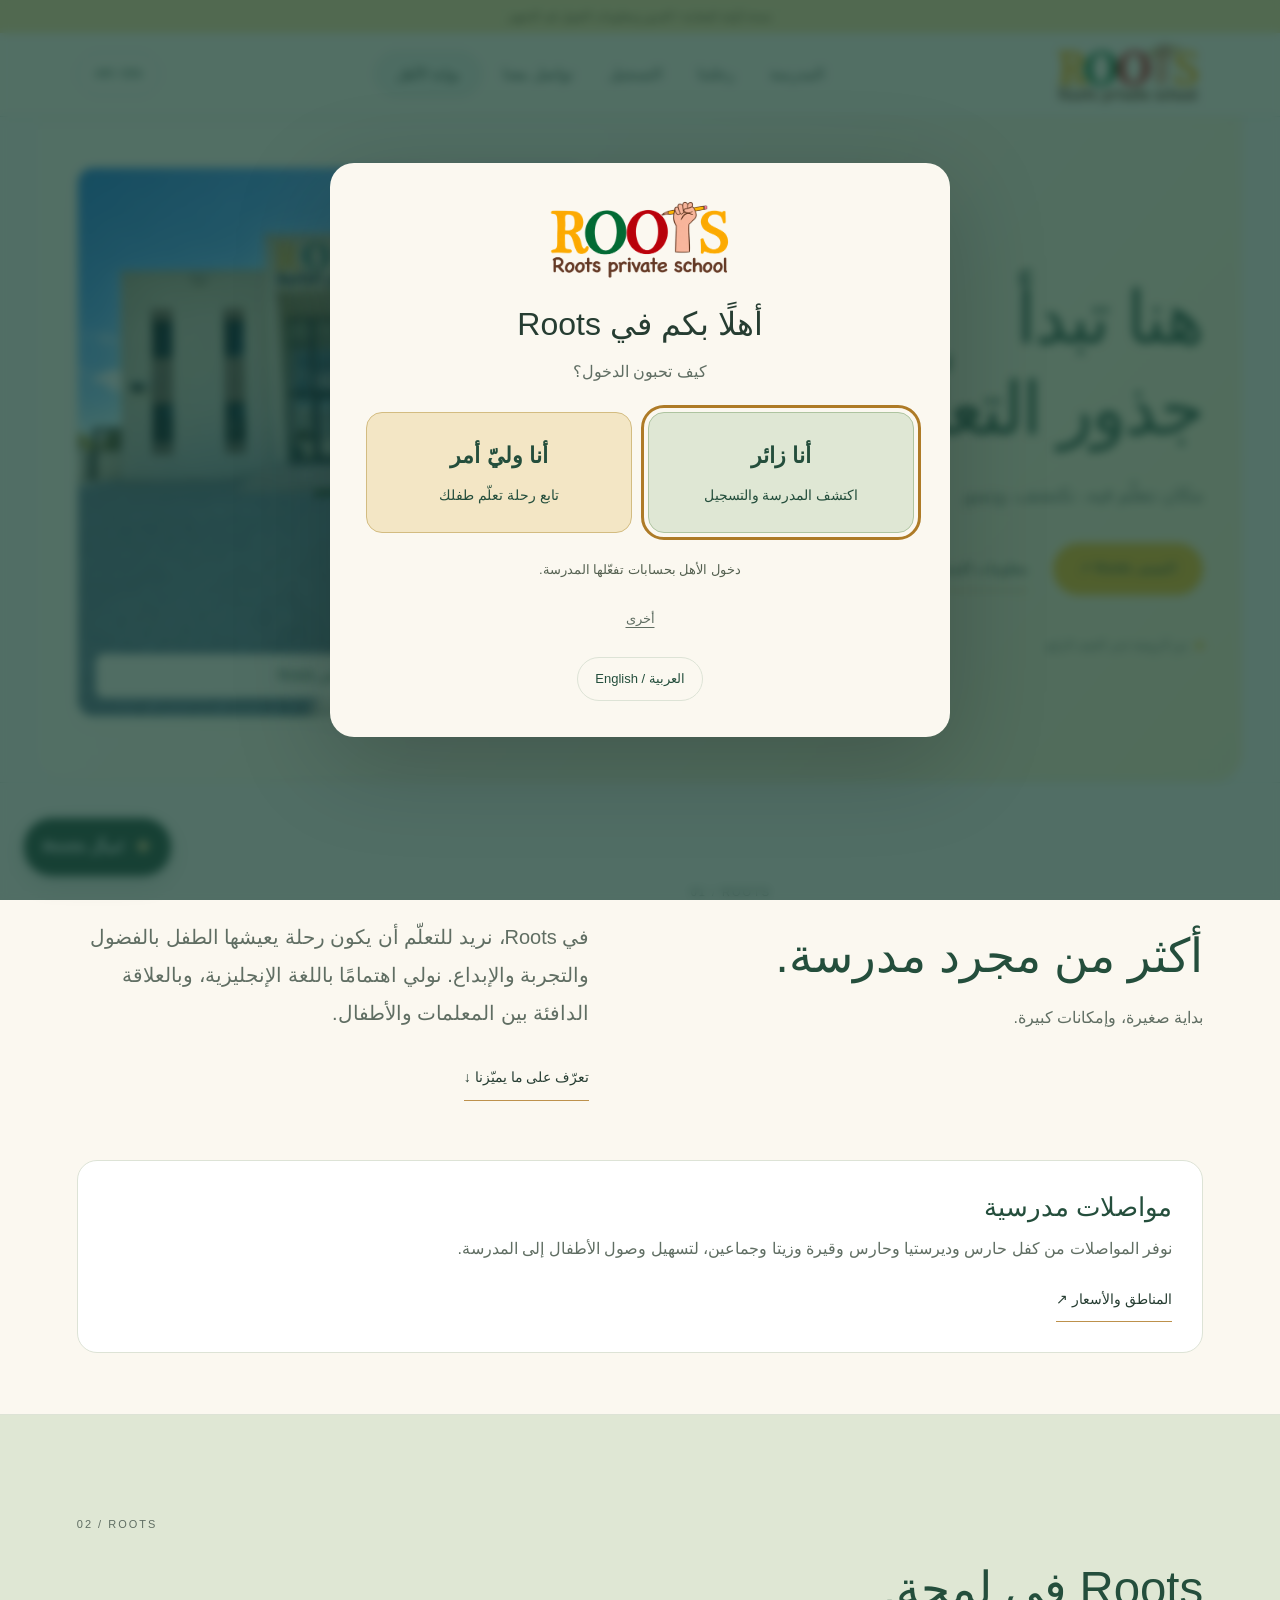
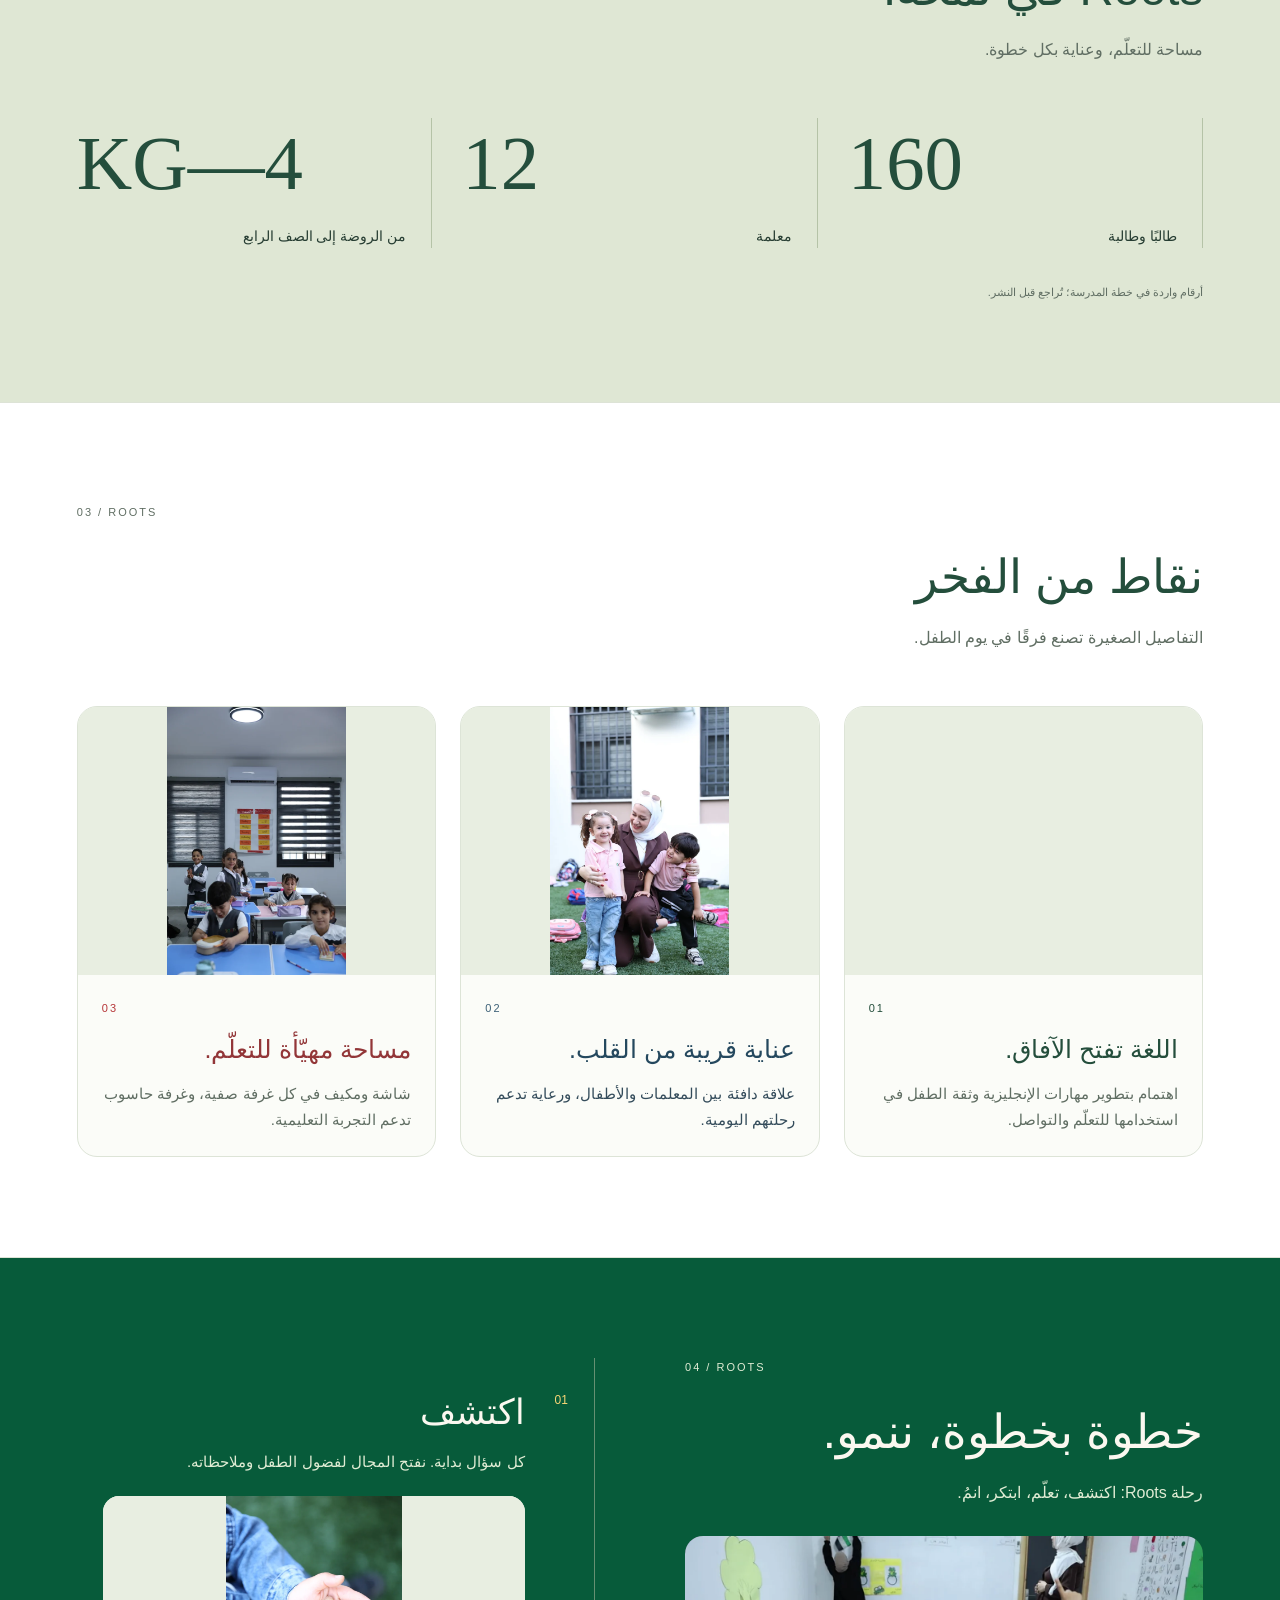
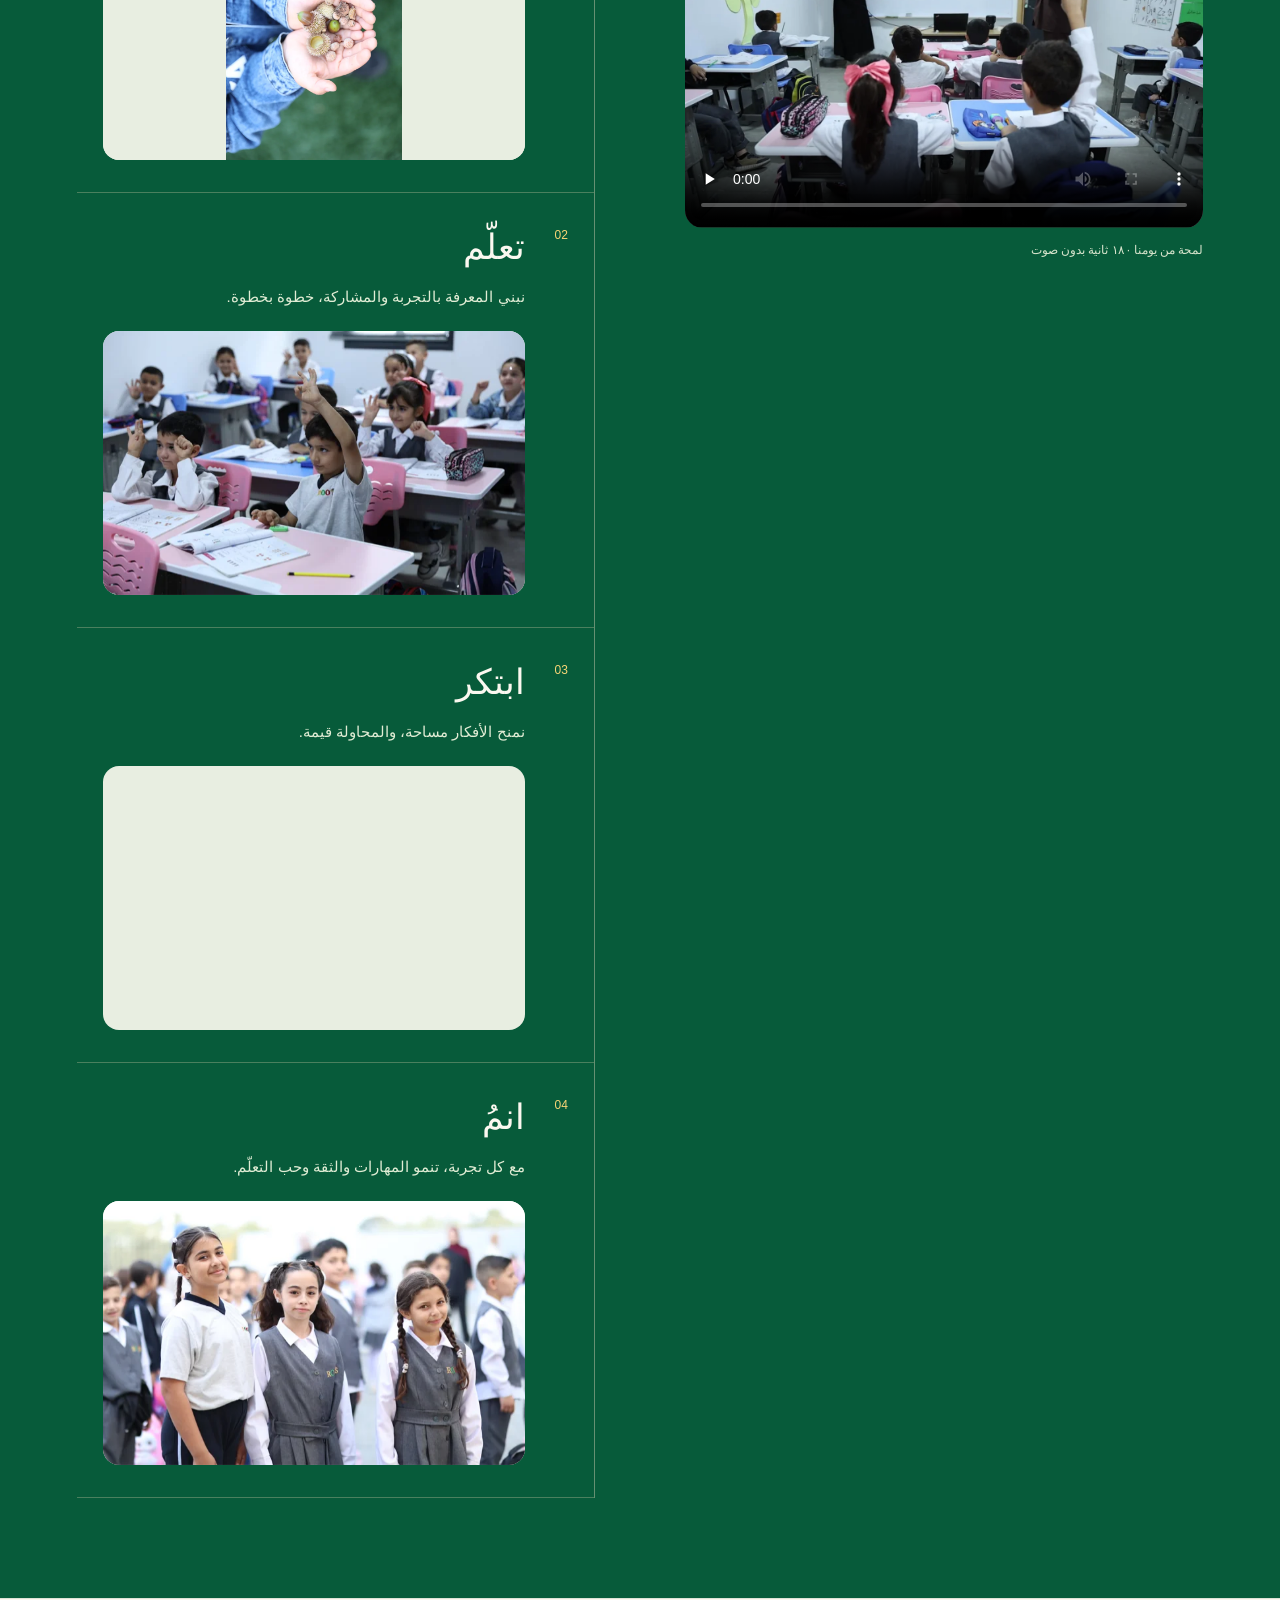
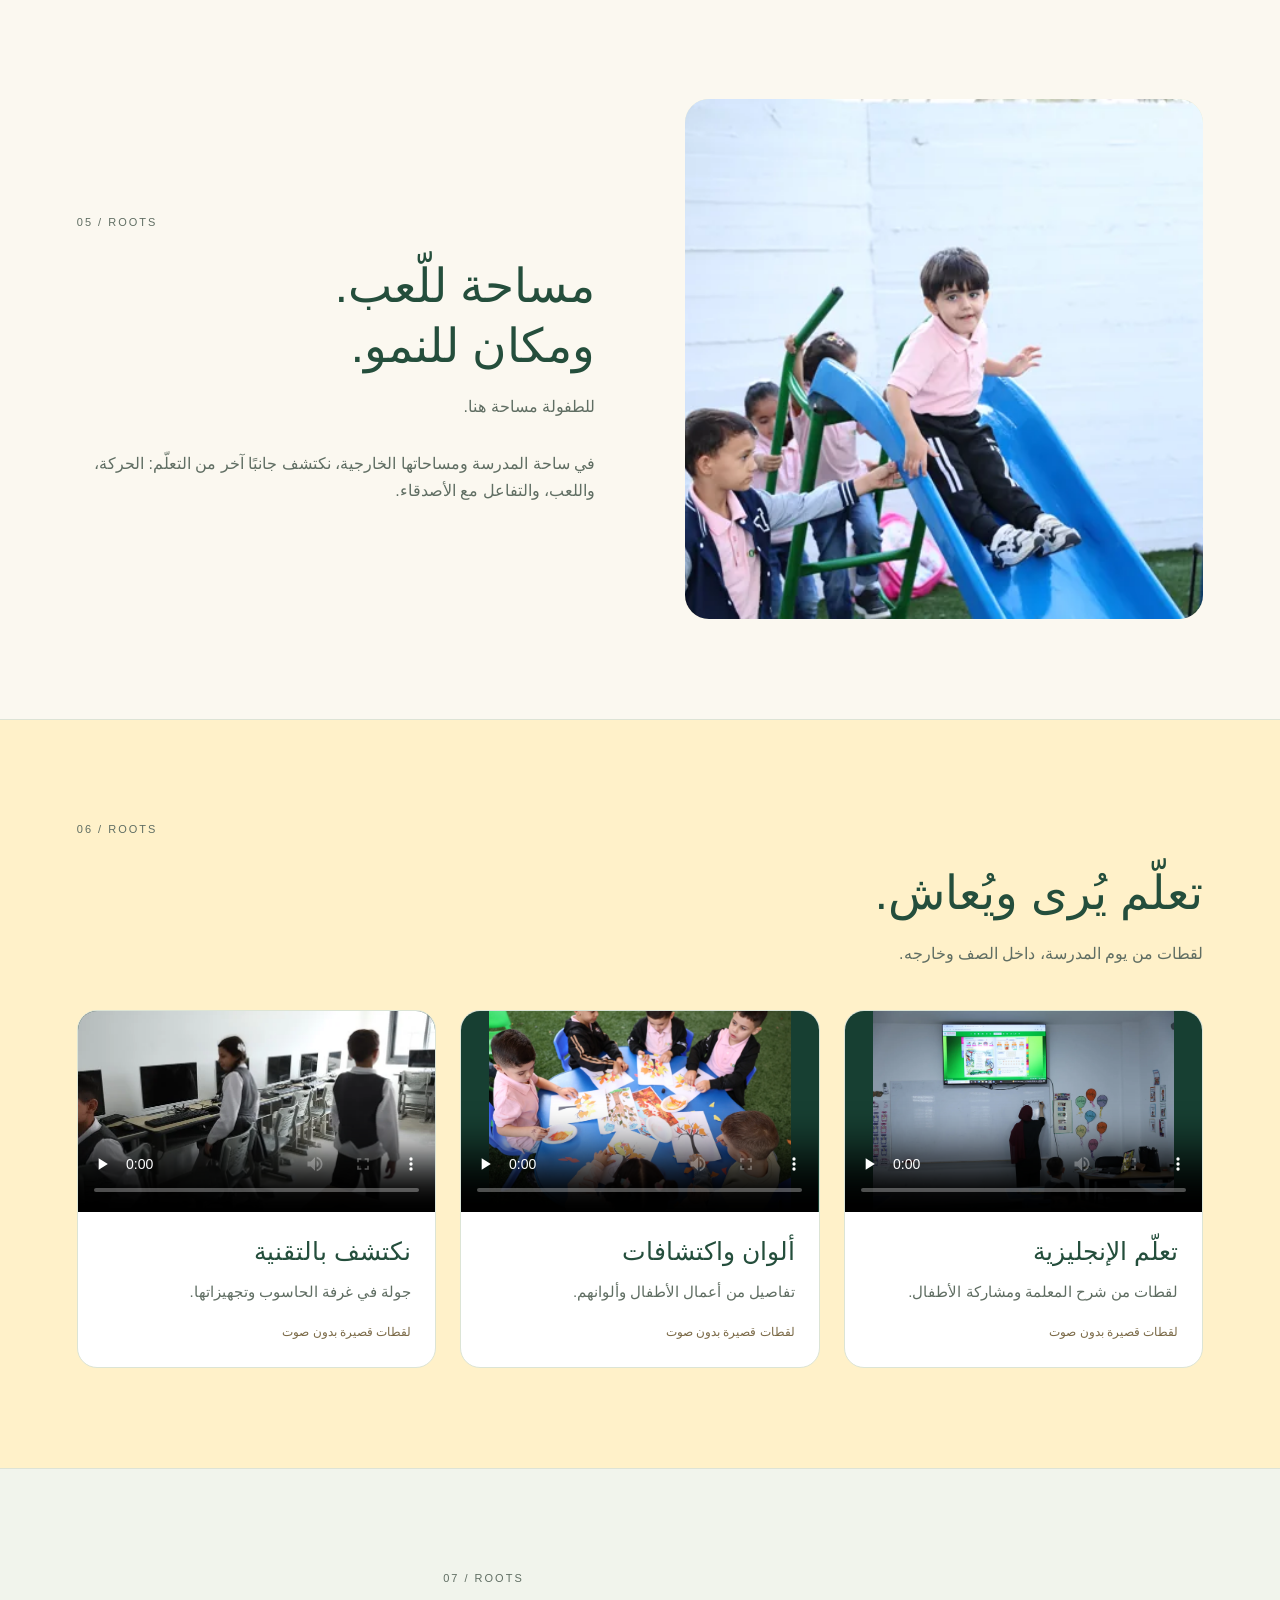
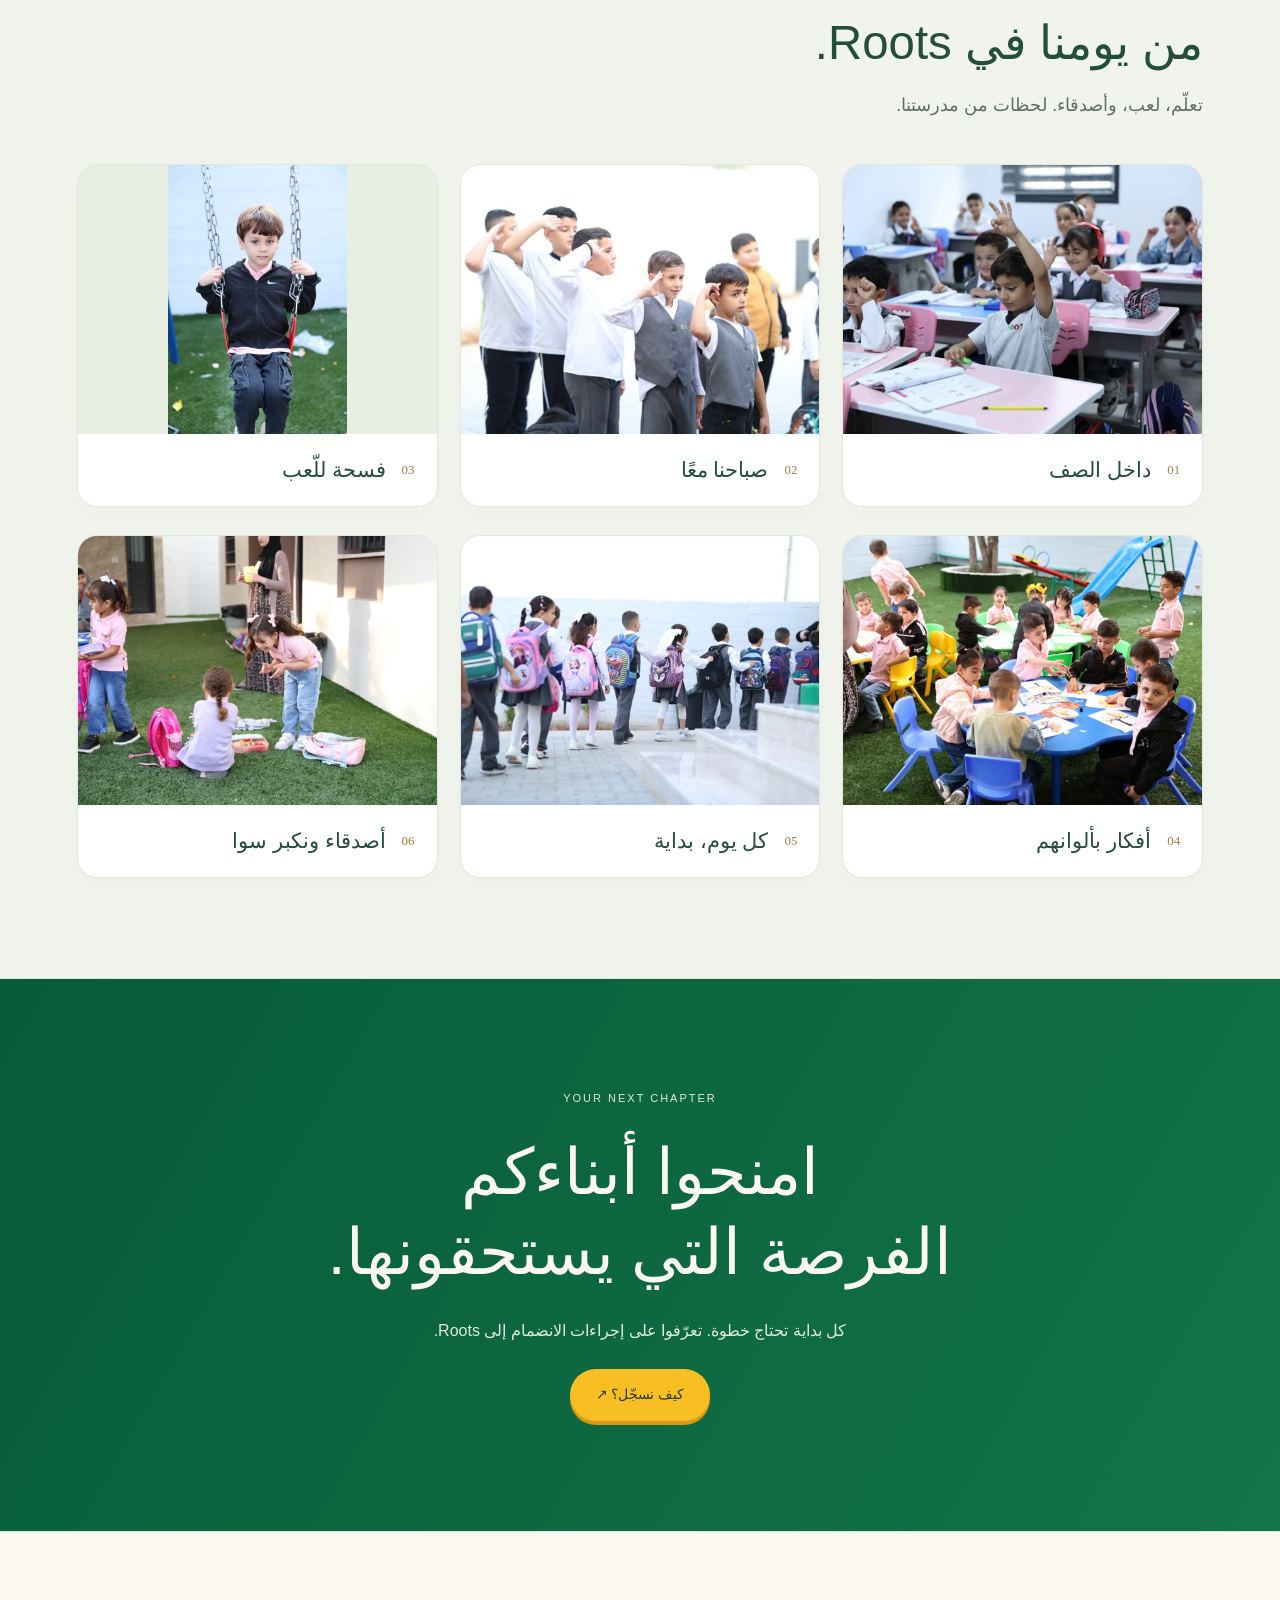
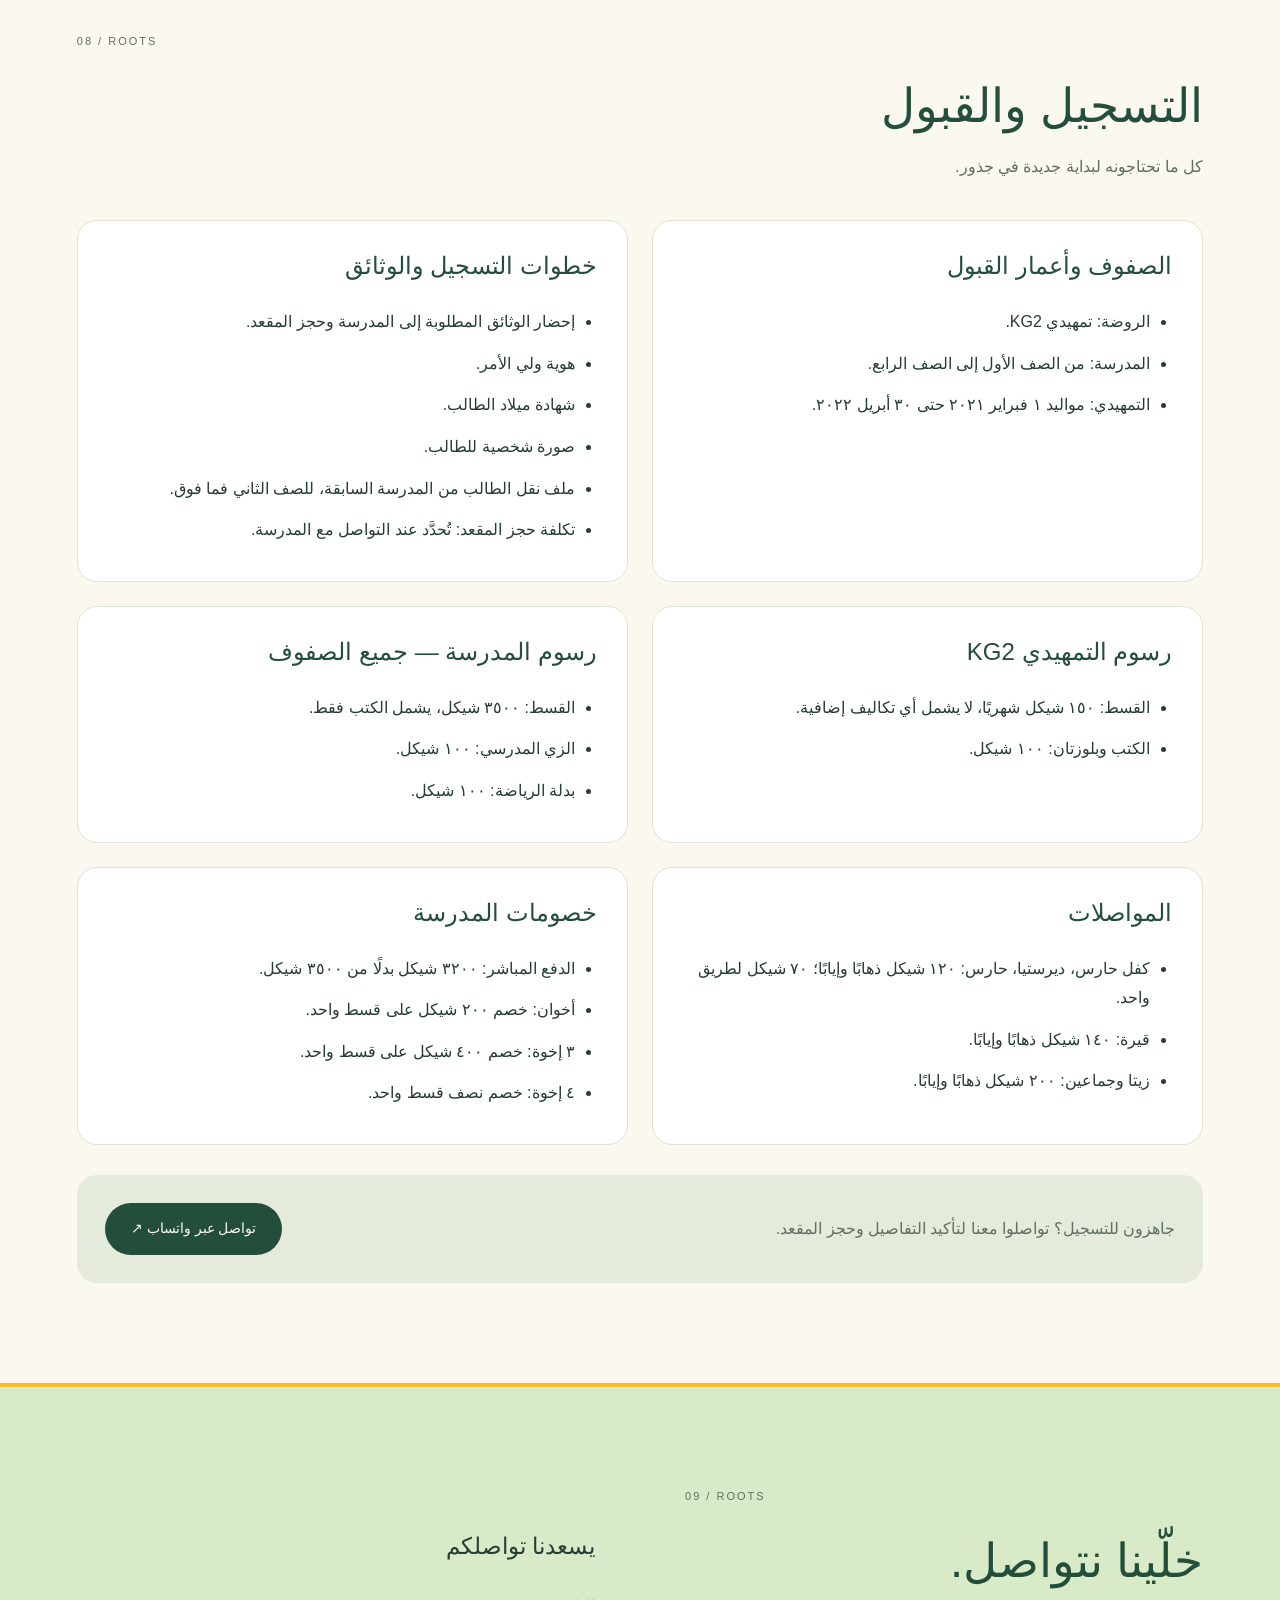
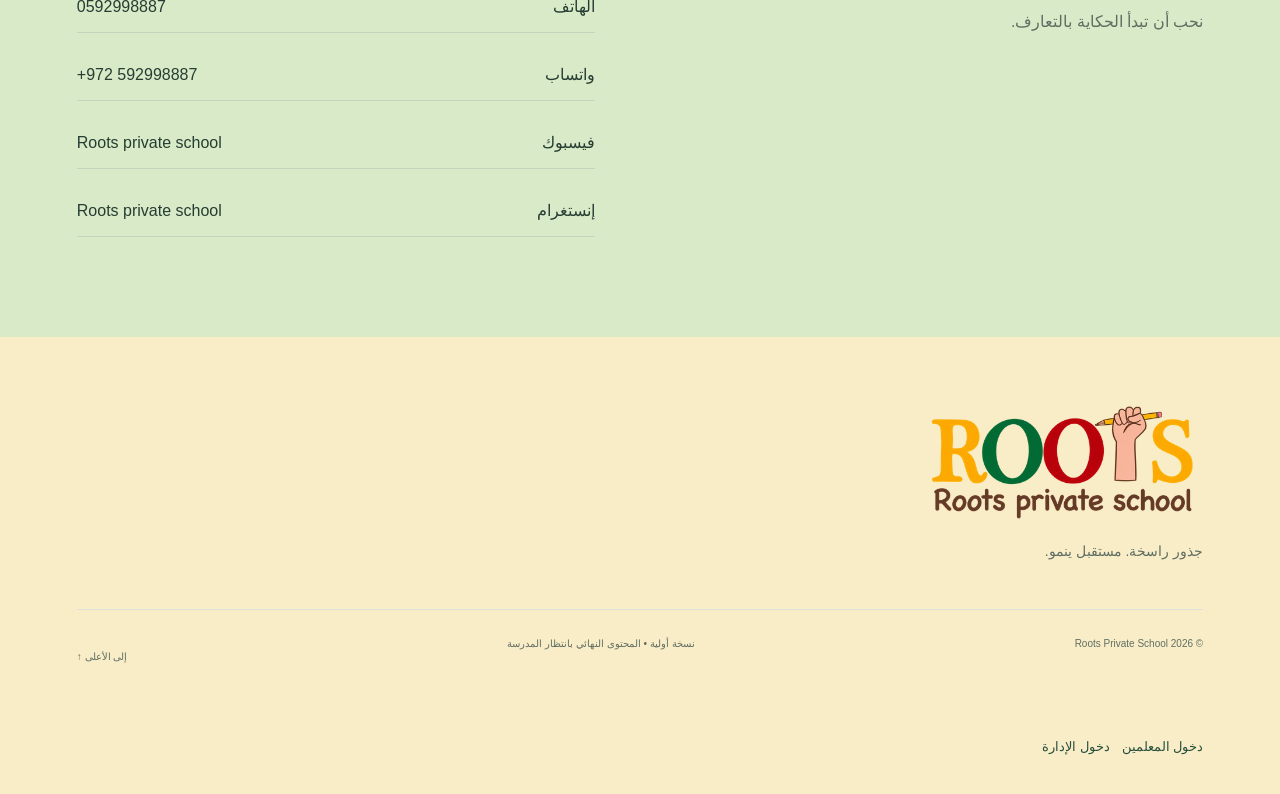
==== commit 6b027985: "Remove photo gallery counters and overlay buttons Remove counters, expand buttons and pause/play but" ====
--- a/index.html
+++ b/index.html
@@ -1,10 +1,10 @@
-<!DOCTYPE html><html lang="ar" dir="rtl"><head><meta charset="UTF-8"><meta name="viewport" content="width=device-width,initial-scale=1"><meta name="theme-color" content="#173f32"><meta name="description" content="Roots Private School — مكان نتعلّم فيه، نكتشف، وننمو."><title>Roots | مدرسة روتس الخاصة</title><link rel="stylesheet" href="styles.css?v=transport-25"><script src="script.js?v=public-mobile-20261105-r2" defer></script><script src="auth-config.js" defer></script><script src="public-content.js?v=15" defer></script><link rel="stylesheet" href="public-refresh.css?v=20261101navigation"><link rel="stylesheet" href="mobile-refinements.css?v=public-mobile-20261106-controls1"><script src="assistant-config.js?v=assistant-free-prep-20261107-r4" defer></script><link rel="stylesheet" href="assistant.css?v=assistant-free-prep-20261107-r4"><script src="roots-assistant.mjs?v=assistant-free-prep-20261107-r4" type="module"></script></head><body class="public-site"><dialog id="welcome-dialog" class="welcome-dialog" aria-labelledby="welcome-title"><img decoding="async" src="media/roots-logo-480.webp" alt="Roots Private School" class="welcome-logo" draggable="false" srcset="media/roots-logo-480.webp 480w, media/roots-logo-960.webp 960w" sizes="(max-width:800px) 125px, 180px"><h2 data-ar="أهلًا بكم في Roots" data-en="Welcome to Roots" id="welcome-title">أهلًا بكم في Roots</h2><p data-ar="كيف تحبون الدخول؟" data-en="How would you like to enter?"  data-content-key="text-0">كيف تحبون الدخول؟</p><div class="welcome-options"><button type="button" id="guest-entry"><strong data-ar="أنا زائر" data-en="I am a guest"  data-content-key="text-1">أنا زائر</strong><span data-ar="اكتشف المدرسة والتسجيل" data-en="Explore the school and admissions"  data-content-key="text-2">اكتشف المدرسة والتسجيل</span></button><a href="parent.html"><strong data-ar="أنا وليّ أمر" data-en="I am a parent"  data-content-key="text-3">أنا وليّ أمر</strong><span data-ar="تابع رحلة تعلّم طفلك" data-en="Follow your child’s learning journey"  data-content-key="text-4">تابع رحلة تعلّم طفلك</span></a></div><p data-ar="دخول الأهل بحسابات تفعّلها المدرسة." data-en="Parent access uses accounts activated by the school." class="portal-note" data-content-key="text-5">دخول الأهل بحسابات تفعّلها المدرسة.</p><div class="other-entry"><button type="button" id="other-entry" class="other-button" aria-expanded="false" aria-controls="other-roles" data-ar="أخرى" data-en="Other" data-content-key="text-6">أخرى</button><div id="other-roles" hidden><a href="teacher.html" data-ar="المعلم" data-en="Teacher" data-content-key="text-7">المعلم</a><a href="admin.html" data-ar="الإدارة" data-en="Admin" data-content-key="text-8">الإدارة</a></div></div><button type="button" id="welcome-language" class="language">English / العربية</button></dialog><a data-ar="انتقل إلى المحتوى" data-en="Skip to content" class="skip-link" href="#main" data-content-key="text-9">انتقل إلى المحتوى</a><div class="draft"><span data-ar="نسخة أولية للمعاينة • الصور ومعلومات القبول قيد التجهيز" data-en="Preview edition • Photography and admissions details are being prepared"  data-content-key="text-10">نسخة أولية للمعاينة • الصور ومعلومات القبول قيد التجهيز</span></div><header class="site-header"><a class="brand" href="#home" aria-label="Roots"><img decoding="async" class="official-logo" src="media/roots-logo-480.webp" alt="Roots private school" width="1921" height="819" draggable="false" srcset="media/roots-logo-480.webp 480w, media/roots-logo-960.webp 960w" sizes="(max-width:800px) 125px, 180px"></a><nav id="main-navigation" aria-label="Main navigation"><a data-ar="المدرسة" data-en="Our school" href="#about" data-content-key="text-11">المدرسة</a><a data-ar="رحلتنا" data-en="Our journey" href="#journey" data-content-key="text-12">رحلتنا</a><a data-ar="التسجيل" data-en="Admissions" href="#admissions" data-content-key="text-13">التسجيل</a><a data-ar="تواصل معنا" data-en="Contact" href="#contact" data-content-key="text-14">تواصل معنا</a><a href="parent.html" data-ar="بوابة الأهل" data-en="Parent portal" data-content-key="text-15">بوابة الأهل</a></nav><button class="menu-toggle" id="menu-toggle" type="button" aria-controls="main-navigation" aria-expanded="false"><span data-ar="القائمة" data-en="Menu" data-content-key="text-16">القائمة</span><span aria-hidden="true">☰</span></button><button class="language" id="language" type="button" aria-label="Switch to English">EN ↗</button></header><main id="main"><section class="hero" id="home"><div class="hero-copy"><span class="eyebrow">ROOTS PRIVATE SCHOOL</span><h1 data-ar="هنا تبدأ
+<!DOCTYPE html><html lang="ar" dir="rtl"><head><meta charset="UTF-8"><meta name="viewport" content="width=device-width,initial-scale=1"><meta name="theme-color" content="#173f32"><meta name="description" content="Roots Private School — مكان نتعلّم فيه، نكتشف، وننمو."><title>Roots | مدرسة روتس الخاصة</title><link rel="stylesheet" href="styles.css?v=transport-25"><script src="script.js?v=public-mobile-20261105-r2" defer></script><script src="auth-config.js" defer></script><script src="public-content.js?v=15" defer></script><link rel="stylesheet" href="public-refresh.css?v=gallery-clean-20261108-r1"><link rel="stylesheet" href="mobile-refinements.css?v=gallery-clean-20261108-r1"><script src="assistant-config.js?v=assistant-free-prep-20261107-r4" defer></script><link rel="stylesheet" href="assistant.css?v=assistant-free-prep-20261107-r4"><script src="roots-assistant.mjs?v=assistant-free-prep-20261107-r4" type="module"></script></head><body class="public-site"><dialog id="welcome-dialog" class="welcome-dialog" aria-labelledby="welcome-title"><img decoding="async" src="media/roots-logo-480.webp" alt="Roots Private School" class="welcome-logo" draggable="false" srcset="media/roots-logo-480.webp 480w, media/roots-logo-960.webp 960w" sizes="(max-width:800px) 125px, 180px"><h2 data-ar="أهلًا بكم في Roots" data-en="Welcome to Roots" id="welcome-title">أهلًا بكم في Roots</h2><p data-ar="كيف تحبون الدخول؟" data-en="How would you like to enter?"  data-content-key="text-0">كيف تحبون الدخول؟</p><div class="welcome-options"><button type="button" id="guest-entry"><strong data-ar="أنا زائر" data-en="I am a guest"  data-content-key="text-1">أنا زائر</strong><span data-ar="اكتشف المدرسة والتسجيل" data-en="Explore the school and admissions"  data-content-key="text-2">اكتشف المدرسة والتسجيل</span></button><a href="parent.html"><strong data-ar="أنا وليّ أمر" data-en="I am a parent"  data-content-key="text-3">أنا وليّ أمر</strong><span data-ar="تابع رحلة تعلّم طفلك" data-en="Follow your child’s learning journey"  data-content-key="text-4">تابع رحلة تعلّم طفلك</span></a></div><p data-ar="دخول الأهل بحسابات تفعّلها المدرسة." data-en="Parent access uses accounts activated by the school." class="portal-note" data-content-key="text-5">دخول الأهل بحسابات تفعّلها المدرسة.</p><div class="other-entry"><button type="button" id="other-entry" class="other-button" aria-expanded="false" aria-controls="other-roles" data-ar="أخرى" data-en="Other" data-content-key="text-6">أخرى</button><div id="other-roles" hidden><a href="teacher.html" data-ar="المعلم" data-en="Teacher" data-content-key="text-7">المعلم</a><a href="admin.html" data-ar="الإدارة" data-en="Admin" data-content-key="text-8">الإدارة</a></div></div><button type="button" id="welcome-language" class="language">English / العربية</button></dialog><a data-ar="انتقل إلى المحتوى" data-en="Skip to content" class="skip-link" href="#main" data-content-key="text-9">انتقل إلى المحتوى</a><div class="draft"><span data-ar="نسخة أولية للمعاينة • الصور ومعلومات القبول قيد التجهيز" data-en="Preview edition • Photography and admissions details are being prepared"  data-content-key="text-10">نسخة أولية للمعاينة • الصور ومعلومات القبول قيد التجهيز</span></div><header class="site-header"><a class="brand" href="#home" aria-label="Roots"><img decoding="async" class="official-logo" src="media/roots-logo-480.webp" alt="Roots private school" width="1921" height="819" draggable="false" srcset="media/roots-logo-480.webp 480w, media/roots-logo-960.webp 960w" sizes="(max-width:800px) 125px, 180px"></a><nav id="main-navigation" aria-label="Main navigation"><a data-ar="المدرسة" data-en="Our school" href="#about" data-content-key="text-11">المدرسة</a><a data-ar="رحلتنا" data-en="Our journey" href="#journey" data-content-key="text-12">رحلتنا</a><a data-ar="التسجيل" data-en="Admissions" href="#admissions" data-content-key="text-13">التسجيل</a><a data-ar="تواصل معنا" data-en="Contact" href="#contact" data-content-key="text-14">تواصل معنا</a><a href="parent.html" data-ar="بوابة الأهل" data-en="Parent portal" data-content-key="text-15">بوابة الأهل</a></nav><button class="menu-toggle" id="menu-toggle" type="button" aria-controls="main-navigation" aria-expanded="false"><span data-ar="القائمة" data-en="Menu" data-content-key="text-16">القائمة</span><span aria-hidden="true">☰</span></button><button class="language" id="language" type="button" aria-label="Switch to English">EN ↗</button></header><main id="main"><section class="hero" id="home"><div class="hero-copy"><span class="eyebrow">ROOTS PRIVATE SCHOOL</span><h1 data-ar="هنا تبدأ
 جذور التعلّم." data-en="Where learning
 takes root."  data-content-key="text-17">هنا تبدأ
-جذور التعلّم.</h1><p data-ar="مكان نتعلّم فيه، نكتشف، وننمو." data-en="A place to learn, discover, and grow." class="hero-description" data-content-key="text-18">مكان نتعلّم فيه، نكتشف، وننمو.</p><div class="actions"><a data-ar="اكتشف Roots ↗" data-en="Discover Roots ↗" href="#about" class="button" data-content-key="text-19">اكتشف Roots ↗</a><a data-ar="معلومات التسجيل" data-en="Explore admissions" href="#admissions" class="text-link" data-content-key="text-20">معلومات التسجيل</a></div><div class="hero-caption"><span class="dot"></span><span data-ar="من الروضة حتى الصف الرابع" data-en="Kindergarten through Grade 4"  data-content-key="text-21">من الروضة حتى الصف الرابع</span></div></div><div class="hero-art school-photo"><img fetchpriority="high" decoding="async" src="media/school-entrance-900.webp" width="1086" height="1448" alt="مدخل مدرسة جذور الخاصة — Roots Private School entrance" draggable="false" data-alt-ar="مدخل مدرسة جذور الخاصة — Roots Private School entrance" data-alt-en="The entrance to Roots Private School" srcset="media/school-entrance-480.webp 480w, media/school-entrance-900.webp 900w, media/school-entrance-1086.webp 1086w" sizes="(max-width:800px) 88vw, 48vw"><span class="school-photo-caption" data-ar="أهلًا بكم في Roots" data-en="Welcome to Roots" data-content-key="text-22">أهلًا بكم في Roots</span></div></section><section class="intro section" id="about"><div><div class="section-head"><span class="eyebrow">01 / ROOTS</span><h2 data-ar="أكثر من مجرد مدرسة." data-en="More than a school."  data-content-key="text-23">أكثر من مجرد مدرسة.</h2><p data-ar="بداية صغيرة، وإمكانات كبيرة." data-en="Small beginnings. Big possibilities."  data-content-key="text-24">بداية صغيرة، وإمكانات كبيرة.</p></div></div><div class="intro-copy"><p data-ar="في Roots، نريد للتعلّم أن يكون رحلة يعيشها الطفل بالفضول والتجربة والإبداع. نولي اهتمامًا باللغة الإنجليزية، وبالعلاقة الدافئة بين المعلمات والأطفال." data-en="At Roots, learning is a journey of curiosity, discovery, and creativity. Our focus is on developing English skills and building warm relationships between teachers and children."  data-content-key="text-25">في Roots، نريد للتعلّم أن يكون رحلة يعيشها الطفل بالفضول والتجربة والإبداع. نولي اهتمامًا باللغة الإنجليزية، وبالعلاقة الدافئة بين المعلمات والأطفال.</p><a data-ar="تعرّف على ما يميّزنا ↓" data-en="Explore what makes Roots special ↓" href="#pride" class="text-link" data-content-key="text-26">تعرّف على ما يميّزنا ↓</a></div><div class="transport-feature"><h3 data-ar="مواصلات مدرسية" data-en="School transportation">مواصلات مدرسية</h3><p data-ar="نوفر المواصلات من كفل حارس وديرستيا وحارس وقيرة وزيتا وجماعين، لتسهيل وصول الأطفال إلى المدرسة." data-en="Transportation is available from Kifl Haris, Deir Istiya, Haris, Qira, Zeita and Jamma’in, helping children get to school.">نوفر المواصلات من كفل حارس وديرستيا وحارس وقيرة وزيتا وجماعين، لتسهيل وصول الأطفال إلى المدرسة.</p><a class="text-link" href="#apply" data-ar="المناطق والأسعار ↗" data-en="Routes and fees ↗">المناطق والأسعار ↗</a></div></section><section class="facts section" id="facts"><div class="section-head"><span class="eyebrow">02 / ROOTS</span><h2 data-ar="Roots في لمحة." data-en="Roots at a glance."  data-content-key="text-27">Roots في لمحة.</h2><p data-ar="مساحة للتعلّم، وعناية بكل خطوة." data-en="Space to learn. Care at every step."  data-content-key="text-28">مساحة للتعلّم، وعناية بكل خطوة.</p></div><div class="fact-grid"><div class="fact"><strong>160</strong><span data-ar="طالبًا وطالبة" data-en="Students"  data-content-key="text-29">طالبًا وطالبة</span></div><div class="fact"><strong>12</strong><span data-ar="معلمة" data-en="Teachers"  data-content-key="text-30">معلمة</span></div><div class="fact"><strong>KG—4</strong><span data-ar="من الروضة إلى الصف الرابع" data-en="Kindergarten to Grade 4"  data-content-key="text-31">من الروضة إلى الصف الرابع</span></div></div><p data-ar="أرقام واردة في خطة المدرسة؛ تُراجع قبل النشر." data-en="Figures from the school brief; to be confirmed before publication." class="note" data-content-key="text-32">أرقام واردة في خطة المدرسة؛ تُراجع قبل النشر.</p></section><section class="section pride" id="pride"><div class="section-head"><span class="eyebrow">03 / ROOTS</span><h2 data-ar="نقاط من الفخر" data-en="Points of Pride"  data-content-key="text-33">نقاط من الفخر</h2><p data-ar="التفاصيل الصغيرة تصنع فرقًا في يوم الطفل." data-en="Thoughtful details shape a child’s day."  data-content-key="text-34">التفاصيل الصغيرة تصنع فرقًا في يوم الطفل.</p></div><div class="pride-grid"><article class="pride-item"><div class="card-gallery" data-gallery="[{&quot;src&quot;:&quot;media/selected-0371-1600.webp&quot;,&quot;thumb&quot;:&quot;media/selected-0371-640.webp&quot;,&quot;alt&quot;:&quot;تعلّم الإنجليزية مع المعلمة والشاشة&quot;,&quot;portrait&quot;:false,&quot;position&quot;:&quot;50% 32%&quot;,&quot;alt_en&quot;:&quot;Learning English with the teacher and classroom screen&quot;,&quot;medium&quot;:&quot;media/selected-0371-960.webp&quot;,&quot;srcset&quot;:&quot;media/selected-0371-640.webp 640w, media/selected-0371-960.webp 960w, media/selected-0371-1600.webp 1600w&quot;},{&quot;src&quot;:&quot;media/selected-0400-1600.webp&quot;,&quot;thumb&quot;:&quot;media/selected-0400-640.webp&quot;,&quot;alt&quot;:&quot;كتاب الإنجليزية ووسائل الشرح أثناء الدرس&quot;,&quot;portrait&quot;:false,&quot;position&quot;:&quot;50% 32%&quot;,&quot;alt_en&quot;:&quot;The English textbook and learning materials during a lesson&quot;,&quot;medium&quot;:&quot;media/selected-0400-960.webp&quot;,&quot;srcset&quot;:&quot;media/selected-0400-640.webp 640w, media/selected-0400-960.webp 960w, media/selected-0400-1600.webp 1600w&quot;},{&quot;src&quot;:&quot;media/selected-0379-1600.webp&quot;,&quot;thumb&quot;:&quot;media/selected-0379-640.webp&quot;,&quot;alt&quot;:&quot;طلاب Roots أثناء الحصة&quot;,&quot;portrait&quot;:false,&quot;position&quot;:&quot;50% 32%&quot;,&quot;alt_en&quot;:&quot;Roots students during a lesson&quot;,&quot;medium&quot;:&quot;media/selected-0379-960.webp&quot;,&quot;srcset&quot;:&quot;media/selected-0379-640.webp 640w, media/selected-0379-960.webp 960w, media/selected-0379-1600.webp 1600w&quot;},{&quot;src&quot;:&quot;media/selected-0385-1600.webp&quot;,&quot;thumb&quot;:&quot;media/selected-0385-640.webp&quot;,&quot;alt&quot;:&quot;وسائل رقمية تدعم التعلّم&quot;,&quot;portrait&quot;:false,&quot;position&quot;:&quot;50% 32%&quot;,&quot;alt_en&quot;:&quot;Digital tools supporting learning&quot;,&quot;medium&quot;:&quot;media/selected-0385-960.webp&quot;,&quot;srcset&quot;:&quot;media/selected-0385-640.webp 640w, media/selected-0385-960.webp 960w, media/selected-0385-1600.webp 1600w&quot;}]" aria-label="صور مدرسة Roots — مجموعة 1"><div class="gallery-stage"><img decoding="async" draggable="false" class="gallery-image" src="media/selected-0371-1600.webp" srcset="media/selected-0371-640.webp 640w, media/selected-0371-960.webp 960w, media/selected-0371-1600.webp 1600w" sizes="(max-width:600px) 88vw, (max-width:1100px) 45vw, 30vw" alt="تعلّم الإنجليزية مع المعلمة والشاشة" loading="lazy" data-alt-ar="تعلّم الإنجليزية مع المعلمة والشاشة" data-alt-en="Learning English with the teacher and classroom screen"><button class="gallery-expand" type="button" aria-label="تكبير الصورة" title="تكبير الصورة">⤢</button><span class="gallery-count" dir="ltr">1 / 4</span></div></div><span class="eyebrow">01</span><h3 data-ar="اللغة تفتح الآفاق." data-en="Language opens doors."  data-content-key="text-35">اللغة تفتح الآفاق.</h3><p data-ar="اهتمام بتطوير مهارات الإنجليزية وثقة الطفل في استخدامها للتعلّم والتواصل." data-en="A focus on English skills and the confidence to use them in learning and communication."  data-content-key="text-36">اهتمام بتطوير مهارات الإنجليزية وثقة الطفل في استخدامها للتعلّم والتواصل.</p></article><article class="pride-item"><div class="card-gallery" data-gallery="[{&quot;src&quot;:&quot;media/selected-0256-1600.webp&quot;,&quot;thumb&quot;:&quot;media/selected-0256-640.webp&quot;,&quot;alt&quot;:&quot;المعلمة مع الأطفال في الساحة&quot;,&quot;portrait&quot;:true,&quot;position&quot;:&quot;50% 32%&quot;,&quot;alt_en&quot;:&quot;The teacher with children in the school courtyard&quot;,&quot;medium&quot;:&quot;media/selected-0256-960.webp&quot;,&quot;srcset&quot;:&quot;media/selected-0256-640.webp 640w, media/selected-0256-960.webp 960w, media/selected-0256-1600.webp 1467w&quot;},{&quot;src&quot;:&quot;media/selected-0175-1600.webp&quot;,&quot;thumb&quot;:&quot;media/selected-0175-640.webp&quot;,&quot;alt&quot;:&quot;مشاركة أحد الطلاب مع المعلمة&quot;,&quot;portrait&quot;:true,&quot;position&quot;:&quot;50% 32%&quot;,&quot;alt_en&quot;:&quot;A student taking part with the teacher&quot;,&quot;medium&quot;:&quot;media/selected-0175-960.webp&quot;,&quot;srcset&quot;:&quot;media/selected-0175-640.webp 640w, media/selected-0175-960.webp 960w, media/selected-0175-1600.webp 1467w&quot;},{&quot;src&quot;:&quot;media/care-teacher-0480-1600.webp&quot;,&quot;thumb&quot;:&quot;media/care-teacher-0480-640.webp&quot;,&quot;alt&quot;:&quot;المعلمة تساعد طالبًا في استخدام الحاسوب&quot;,&quot;portrait&quot;:true,&quot;alt_en&quot;:&quot;The teacher helping a student use a computer&quot;,&quot;srcset&quot;:&quot;media/care-teacher-0480-640.webp 427w, media/care-teacher-0480-1600.webp 1067w&quot;},{&quot;src&quot;:&quot;media/care-welcome-0182-1600.webp&quot;,&quot;thumb&quot;:&quot;media/care-welcome-0182-640.webp&quot;,&quot;alt&quot;:&quot;استقبال طفلة ومرافقتها عند الوصول إلى المدرسة&quot;,&quot;portrait&quot;:false,&quot;alt_en&quot;:&quot;Welcoming and accompanying a child on arrival at school&quot;,&quot;medium&quot;:&quot;media/care-welcome-0182-960.webp&quot;,&quot;srcset&quot;:&quot;media/care-welcome-0182-640.webp 640w, media/care-welcome-0182-960.webp 960w, media/care-welcome-0182-1600.webp 1600w&quot;}]" aria-label="صور مدرسة Roots — مجموعة 2"><div class="gallery-stage"><img decoding="async" class="gallery-image is-portrait" src="media/selected-0256-1600.webp" srcset="media/selected-0256-640.webp 640w, media/selected-0256-960.webp 960w, media/selected-0256-1600.webp 1467w" sizes="(max-width:600px) 88vw, (max-width:1100px) 45vw, 30vw" alt="المعلمة مع الأطفال في الساحة" loading="lazy" draggable="false" data-alt-ar="المعلمة مع الأطفال في الساحة" data-alt-en="The teacher with children in the school courtyard"><button class="gallery-expand" type="button" aria-label="تكبير الصورة" title="تكبير الصورة">⤢</button><span class="gallery-count" dir="ltr">1 / 4</span></div></div><span class="eyebrow">02</span><h3 data-ar="عناية قريبة من القلب." data-en="Care that feels like family."  data-content-key="text-37">عناية قريبة من القلب.</h3><p data-ar="علاقة دافئة بين المعلمات والأطفال، ورعاية تدعم رحلتهم اليومية." data-en="Warm relationships between teachers and children, with care throughout their school day."  data-content-key="text-38">علاقة دافئة بين المعلمات والأطفال، ورعاية تدعم رحلتهم اليومية.</p></article><article class="pride-item"><div class="card-gallery" data-gallery="[{&quot;src&quot;:&quot;media/selected-0353-1600.webp&quot;,&quot;thumb&quot;:&quot;media/selected-0353-640.webp&quot;,&quot;alt&quot;:&quot;صف مجهّز بالمكيف والإضاءة والطاولات&quot;,&quot;portrait&quot;:true,&quot;position&quot;:&quot;50% 32%&quot;,&quot;alt_en&quot;:&quot;A classroom equipped with air conditioning, lighting and desks&quot;,&quot;medium&quot;:&quot;media/selected-0353-960.webp&quot;,&quot;srcset&quot;:&quot;media/selected-0353-640.webp 640w, media/selected-0353-960.webp 960w, media/selected-0353-1600.webp 1467w&quot;},{&quot;src&quot;:&quot;media/selected-0312-1600.webp&quot;,&quot;thumb&quot;:&quot;media/selected-0312-640.webp&quot;,&quot;alt&quot;:&quot;مساحة صفية منظمة للأطفال&quot;,&quot;portrait&quot;:false,&quot;position&quot;:&quot;50% 32%&quot;,&quot;alt_en&quot;:&quot;An organized classroom space for children&quot;,&quot;medium&quot;:&quot;media/selected-0312-960.webp&quot;,&quot;srcset&quot;:&quot;media/selected-0312-640.webp 640w, media/selected-0312-960.webp 960w, media/selected-0312-1600.webp 1600w&quot;},{&quot;src&quot;:&quot;media/selected-0443-1600.webp&quot;,&quot;thumb&quot;:&quot;media/selected-0443-640.webp&quot;,&quot;alt&quot;:&quot;لوحة الأنشطة في المساحة الخارجية&quot;,&quot;portrait&quot;:false,&quot;position&quot;:&quot;50% 32%&quot;,&quot;alt_en&quot;:&quot;An activity board in the outdoor area&quot;,&quot;medium&quot;:&quot;media/selected-0443-960.webp&quot;,&quot;srcset&quot;:&quot;media/selected-0443-640.webp 640w, media/selected-0443-960.webp 960w, media/selected-0443-1600.webp 1600w&quot;},{&quot;src&quot;:&quot;media/selected-0450-1600.webp&quot;,&quot;thumb&quot;:&quot;media/selected-0450-640.webp&quot;,&quot;alt&quot;:&quot;غرفة الحاسوب في مدرسة Roots&quot;,&quot;portrait&quot;:false,&quot;position&quot;:&quot;50% 32%&quot;,&quot;alt_en&quot;:&quot;The computer room at Roots School&quot;,&quot;medium&quot;:&quot;media/selected-0450-960.webp&quot;,&quot;srcset&quot;:&quot;media/selected-0450-640.webp 640w, media/selected-0450-960.webp 960w, media/selected-0450-1600.webp 1600w&quot;}]" aria-label="صور مدرسة Roots — مجموعة 3"><div class="gallery-stage"><img decoding="async" class="gallery-image is-portrait" src="media/selected-0353-1600.webp" srcset="media/selected-0353-640.webp 640w, media/selected-0353-960.webp 960w, media/selected-0353-1600.webp 1467w" sizes="(max-width:600px) 88vw, (max-width:1100px) 45vw, 30vw" alt="صف مجهّز بالمكيف والإضاءة والطاولات" loading="lazy" draggable="false" data-alt-ar="صف مجهّز بالمكيف والإضاءة والطاولات" data-alt-en="A classroom equipped with air conditioning, lighting and desks"><button class="gallery-expand" type="button" aria-label="تكبير الصورة" title="تكبير الصورة">⤢</button><span class="gallery-count" dir="ltr">1 / 4</span></div></div><span class="eyebrow">03</span><h3 data-ar="مساحة مهيّأة للتعلّم." data-en="Room to learn comfortably."  data-content-key="text-39">مساحة مهيّأة للتعلّم.</h3><p data-ar="شاشة ومكيف في كل غرفة صفية، وغرفة حاسوب تدعم التجربة التعليمية." data-en="Classrooms equipped with screens and air conditioning, plus a computer room for learning."  data-content-key="text-40">شاشة ومكيف في كل غرفة صفية، وغرفة حاسوب تدعم التجربة التعليمية.</p></article></div></section><section class="journey section" id="journey"><div class="journey-title"><div class="section-head"><span class="eyebrow">04 / ROOTS</span><h2 data-ar="خطوة بخطوة، ننمو." data-en="Growing, one step at a time."  data-content-key="text-41">خطوة بخطوة، ننمو.</h2><p data-ar="رحلة Roots: اكتشف، تعلّم، ابتكر، انمُ." data-en="The Roots journey: discover, learn, create, grow."  data-content-key="text-42">رحلة Roots: اكتشف، تعلّم، ابتكر، انمُ.</p></div><figure class="journey-film"><video controls playsinline preload="none" poster="media/classroom-1280.webp" aria-label="رحلة يوم في Roots، فيديو بدون صوت" data-label-ar="رحلة يوم في Roots، فيديو بدون صوت" data-label-en="A day at Roots, a silent school film"><source src="media/roots-school-day-mobile.mp4" media="(max-width:600px)" type="video/mp4"><source src="media/roots-school-day.mp4" type="video/mp4"></video><figcaption data-ar="لمحة من يومنا · ١٨ ثانية بدون صوت" data-en="A glimpse of our day · 18 seconds, silent">لمحة من يومنا · ١٨ ثانية بدون صوت</figcaption></figure></div><div class="journey-steps"><article class="journey-step"><span class="step-index">01</span><div><h3 data-ar="اكتشف" data-en="Discover"  data-content-key="text-43">اكتشف</h3><p data-ar="كل سؤال بداية. نفتح المجال لفضول الطفل وملاحظاته." data-en="Every question is a beginning. Make room for curiosity and observation."  data-content-key="text-44">كل سؤال بداية. نفتح المجال لفضول الطفل وملاحظاته.</p><div class="card-gallery" data-gallery="[{&quot;src&quot;:&quot;media/selected-0255-1600.webp&quot;,&quot;thumb&quot;:&quot;media/selected-0255-640.webp&quot;,&quot;alt&quot;:&quot;اكتشاف الطبيعة في ساحة المدرسة&quot;,&quot;portrait&quot;:true,&quot;position&quot;:&quot;50% 32%&quot;,&quot;alt_en&quot;:&quot;Exploring nature in the school courtyard&quot;,&quot;medium&quot;:&quot;media/selected-0255-960.webp&quot;,&quot;srcset&quot;:&quot;media/selected-0255-640.webp 640w, media/selected-0255-960.webp 960w, media/selected-0255-1600.webp 1467w&quot;},{&quot;src&quot;:&quot;media/selected-0318-1600.webp&quot;,&quot;thumb&quot;:&quot;media/selected-0318-640.webp&quot;,&quot;alt&quot;:&quot;نكتشف الألوان والخامات بالتجربة&quot;,&quot;portrait&quot;:false,&quot;position&quot;:&quot;50% 50%&quot;,&quot;alt_en&quot;:&quot;Discovering colours and materials through hands-on activities&quot;,&quot;medium&quot;:&quot;media/selected-0318-960.webp&quot;,&quot;srcset&quot;:&quot;media/selected-0318-640.webp 640w, media/selected-0318-960.webp 960w, media/selected-0318-1600.webp 1600w&quot;},{&quot;src&quot;:&quot;media/selected-0243-1600.webp&quot;,&quot;thumb&quot;:&quot;media/selected-0243-640.webp&quot;,&quot;alt&quot;:&quot;الأطفال يتشاركون وقتهم في الساحة&quot;,&quot;portrait&quot;:false,&quot;position&quot;:&quot;50% 32%&quot;,&quot;alt_en&quot;:&quot;Children spending time together in the courtyard&quot;,&quot;medium&quot;:&quot;media/selected-0243-960.webp&quot;,&quot;srcset&quot;:&quot;media/selected-0243-640.webp 640w, media/selected-0243-960.webp 960w, media/selected-0243-1600.webp 1600w&quot;}]" aria-label="صور مدرسة Roots — مجموعة 4"><div class="gallery-stage"><img decoding="async" class="gallery-image is-portrait" src="media/selected-0255-1600.webp" srcset="media/selected-0255-640.webp 640w, media/selected-0255-960.webp 960w, media/selected-0255-1600.webp 1467w" sizes="(max-width:600px) 88vw, (max-width:1100px) 45vw, 30vw" alt="اكتشاف الطبيعة في ساحة المدرسة" loading="lazy" draggable="false" data-alt-ar="اكتشاف الطبيعة في ساحة المدرسة" data-alt-en="Exploring nature in the school courtyard"><button class="gallery-expand" type="button" aria-label="تكبير الصورة" title="تكبير الصورة">⤢</button><span class="gallery-count" dir="ltr">1 / 3</span></div></div></div></article><article class="journey-step"><span class="step-index">02</span><div><h3 data-ar="تعلّم" data-en="Learn"  data-content-key="text-45">تعلّم</h3><p data-ar="نبني المعرفة بالتجربة والمشاركة، خطوة بخطوة." data-en="Build understanding through experience and participation, step by step."  data-content-key="text-46">نبني المعرفة بالتجربة والمشاركة، خطوة بخطوة.</p><div class="card-gallery" data-gallery="[{&quot;src&quot;:&quot;media/selected-0306-1600.webp&quot;,&quot;thumb&quot;:&quot;media/selected-0306-640.webp&quot;,&quot;alt&quot;:&quot;المشاركة ورفع الأيدي في الصف&quot;,&quot;portrait&quot;:false,&quot;position&quot;:&quot;50% 32%&quot;,&quot;alt_en&quot;:&quot;Taking part and raising hands in class&quot;,&quot;medium&quot;:&quot;media/selected-0306-960.webp&quot;,&quot;srcset&quot;:&quot;media/selected-0306-640.webp 640w, media/selected-0306-960.webp 960w, media/selected-0306-1600.webp 1600w&quot;},{&quot;src&quot;:&quot;media/selected-0388-1600.webp&quot;,&quot;thumb&quot;:&quot;media/selected-0388-640.webp&quot;,&quot;alt&quot;:&quot;الثقة بالمشاركة أثناء الحصة&quot;,&quot;portrait&quot;:true,&quot;position&quot;:&quot;50% 32%&quot;,&quot;alt_en&quot;:&quot;Participating confidently during a lesson&quot;,&quot;medium&quot;:&quot;media/selected-0388-960.webp&quot;,&quot;srcset&quot;:&quot;media/selected-0388-640.webp 640w, media/selected-0388-960.webp 960w, media/selected-0388-1600.webp 1467w&quot;},{&quot;src&quot;:&quot;media/selected-0399-1600.webp&quot;,&quot;thumb&quot;:&quot;media/selected-0399-640.webp&quot;,&quot;alt&quot;:&quot;شرح الدرس باستخدام الشاشة&quot;,&quot;portrait&quot;:true,&quot;position&quot;:&quot;50% 32%&quot;,&quot;alt_en&quot;:&quot;Explaining a lesson using the classroom screen&quot;,&quot;medium&quot;:&quot;media/selected-0399-960.webp&quot;,&quot;srcset&quot;:&quot;media/selected-0399-640.webp 640w, media/selected-0399-960.webp 960w, media/selected-0399-1600.webp 1467w&quot;}]" aria-label="صور مدرسة Roots — مجموعة 5"><div class="gallery-stage"><img decoding="async" draggable="false" class="gallery-image" src="media/selected-0306-1600.webp" srcset="media/selected-0306-640.webp 640w, media/selected-0306-960.webp 960w, media/selected-0306-1600.webp 1600w" sizes="(max-width:600px) 88vw, (max-width:1100px) 45vw, 30vw" alt="المشاركة ورفع الأيدي في الصف" loading="lazy" data-alt-ar="المشاركة ورفع الأيدي في الصف" data-alt-en="Taking part and raising hands in class"><button class="gallery-expand" type="button" aria-label="تكبير الصورة" title="تكبير الصورة">⤢</button><span class="gallery-count" dir="ltr">1 / 3</span></div></div></div></article><article class="journey-step"><span class="step-index">03</span><div><h3 data-ar="ابتكر" data-en="Create"  data-content-key="text-47">ابتكر</h3><p data-ar="نمنح الأفكار مساحة، والمحاولة قيمة." data-en="Give ideas room to grow, and make every attempt count."  data-content-key="text-48">نمنح الأفكار مساحة، والمحاولة قيمة.</p><div class="card-gallery" data-gallery="[{&quot;src&quot;:&quot;media/selected-0318-1600.webp&quot;,&quot;thumb&quot;:&quot;media/selected-0318-640.webp&quot;,&quot;alt&quot;:&quot;أطفال يلوّنون وينفّذون أعمالًا فنية&quot;,&quot;portrait&quot;:false,&quot;position&quot;:&quot;50% 32%&quot;,&quot;alt_en&quot;:&quot;Children colouring and creating artwork&quot;,&quot;medium&quot;:&quot;media/selected-0318-960.webp&quot;,&quot;srcset&quot;:&quot;media/selected-0318-640.webp 640w, media/selected-0318-960.webp 960w, media/selected-0318-1600.webp 1600w&quot;},{&quot;src&quot;:&quot;media/selected-0314-1600.webp&quot;,&quot;thumb&quot;:&quot;media/selected-0314-640.webp&quot;,&quot;alt&quot;:&quot;نشاط فني في الهواء الطلق&quot;,&quot;portrait&quot;:false,&quot;position&quot;:&quot;50% 32%&quot;,&quot;alt_en&quot;:&quot;An outdoor art activity&quot;,&quot;medium&quot;:&quot;media/selected-0314-960.webp&quot;,&quot;srcset&quot;:&quot;media/selected-0314-640.webp 640w, media/selected-0314-960.webp 960w, media/selected-0314-1600.webp 1600w&quot;},{&quot;src&quot;:&quot;media/selected-0320-1600.webp&quot;,&quot;thumb&quot;:&quot;media/selected-0320-640.webp&quot;,&quot;alt&quot;:&quot;ألوان وأفكار حول طاولة النشاط&quot;,&quot;portrait&quot;:false,&quot;position&quot;:&quot;50% 32%&quot;,&quot;alt_en&quot;:&quot;Colours and ideas around the activity table&quot;,&quot;medium&quot;:&quot;media/selected-0320-960.webp&quot;,&quot;srcset&quot;:&quot;media/selected-0320-640.webp 640w, media/selected-0320-960.webp 960w, media/selected-0320-1600.webp 1600w&quot;}]" aria-label="صور مدرسة Roots — مجموعة 6"><div class="gallery-stage"><img decoding="async" draggable="false" class="gallery-image" src="media/selected-0318-1600.webp" srcset="media/selected-0318-640.webp 640w, media/selected-0318-960.webp 960w, media/selected-0318-1600.webp 1600w" sizes="(max-width:600px) 88vw, (max-width:1100px) 45vw, 30vw" alt="أطفال يلوّنون وينفّذون أعمالًا فنية" loading="lazy" data-alt-ar="أطفال يلوّنون وينفّذون أعمالًا فنية" data-alt-en="Children colouring and creating artwork"><button class="gallery-expand" type="button" aria-label="تكبير الصورة" title="تكبير الصورة">⤢</button><span class="gallery-count" dir="ltr">1 / 3</span></div></div></div></article><article class="journey-step"><span class="step-index">04</span><div><h3 data-ar="انمُ" data-en="Grow"  data-content-key="text-49">انمُ</h3><p data-ar="مع كل تجربة، تنمو المهارات والثقة وحب التعلّم." data-en="With every experience, skills, confidence, and a love of learning grow."  data-content-key="text-50">مع كل تجربة، تنمو المهارات والثقة وحب التعلّم.</p><div class="card-gallery" data-gallery="[{&quot;src&quot;:&quot;media/selected-0155-1600.webp&quot;,&quot;thumb&quot;:&quot;media/selected-0155-640.webp&quot;,&quot;alt&quot;:&quot;صديقات من مدرسة Roots&quot;,&quot;portrait&quot;:false,&quot;position&quot;:&quot;50% 32%&quot;,&quot;alt_en&quot;:&quot;Friends at Roots School&quot;,&quot;medium&quot;:&quot;media/selected-0155-960.webp&quot;,&quot;srcset&quot;:&quot;media/selected-0155-640.webp 640w, media/selected-0155-960.webp 960w, media/selected-0155-1600.webp 1600w&quot;},{&quot;src&quot;:&quot;media/selected-0248-1600.webp&quot;,&quot;thumb&quot;:&quot;media/selected-0248-640.webp&quot;,&quot;alt&quot;:&quot;أصدقاء يتشاركون يوم المدرسة&quot;,&quot;portrait&quot;:false,&quot;position&quot;:&quot;50% 32%&quot;,&quot;alt_en&quot;:&quot;Friends sharing their school day&quot;,&quot;medium&quot;:&quot;media/selected-0248-960.webp&quot;,&quot;srcset&quot;:&quot;media/selected-0248-640.webp 640w, media/selected-0248-960.webp 960w, media/selected-0248-1600.webp 1600w&quot;},{&quot;src&quot;:&quot;media/selected-0173-1600.webp&quot;,&quot;thumb&quot;:&quot;media/selected-0173-640.webp&quot;,&quot;alt&quot;:&quot;بدايات جديدة مع الأصدقاء&quot;,&quot;portrait&quot;:false,&quot;position&quot;:&quot;50% 32%&quot;,&quot;alt_en&quot;:&quot;New beginnings with friends&quot;,&quot;medium&quot;:&quot;media/selected-0173-960.webp&quot;,&quot;srcset&quot;:&quot;media/selected-0173-640.webp 640w, media/selected-0173-960.webp 960w, media/selected-0173-1600.webp 1600w&quot;},{&quot;src&quot;:&quot;media/selected-0275-1600.webp&quot;,&quot;thumb&quot;:&quot;media/selected-0275-640.webp&quot;,&quot;alt&quot;:&quot;ابتسامة وثقة في يوم المدرسة&quot;,&quot;portrait&quot;:true,&quot;position&quot;:&quot;50% 32%&quot;,&quot;alt_en&quot;:&quot;A smile and confidence during the school day&quot;,&quot;medium&quot;:&quot;media/selected-0275-960.webp&quot;,&quot;srcset&quot;:&quot;media/selected-0275-640.webp 640w, media/selected-0275-960.webp 960w, media/selected-0275-1600.webp 1467w&quot;}]" aria-label="صور مدرسة Roots — مجموعة 7"><div class="gallery-stage"><img decoding="async" draggable="false" class="gallery-image" src="media/selected-0155-1600.webp" srcset="media/selected-0155-640.webp 640w, media/selected-0155-960.webp 960w, media/selected-0155-1600.webp 1600w" sizes="(max-width:600px) 88vw, (max-width:1100px) 45vw, 30vw" alt="صديقات من مدرسة Roots" loading="lazy" data-alt-ar="صديقات من مدرسة Roots" data-alt-en="Friends at Roots School"><button class="gallery-expand" type="button" aria-label="تكبير الصورة" title="تكبير الصورة">⤢</button><span class="gallery-count" dir="ltr">1 / 4</span></div></div></div></article></div></section><section class="play section" id="play"><div class="play-visual"><div class="card-gallery" data-gallery="[{&quot;src&quot;:&quot;media/selected-0234-1600.webp&quot;,&quot;thumb&quot;:&quot;media/selected-0234-640.webp&quot;,&quot;alt&quot;:&quot;اللعب على الزحليقة&quot;,&quot;portrait&quot;:false,&quot;position&quot;:&quot;50% 32%&quot;,&quot;alt_en&quot;:&quot;Playing on the slide&quot;,&quot;medium&quot;:&quot;media/selected-0234-960.webp&quot;,&quot;srcset&quot;:&quot;media/selected-0234-640.webp 640w, media/selected-0234-960.webp 960w, media/selected-0234-1600.webp 1600w&quot;},{&quot;src&quot;:&quot;media/selected-0265-1600.webp&quot;,&quot;thumb&quot;:&quot;media/selected-0265-640.webp&quot;,&quot;alt&quot;:&quot;وقت الأرجوحة في ساحة المدرسة&quot;,&quot;portrait&quot;:true,&quot;position&quot;:&quot;50% 32%&quot;,&quot;alt_en&quot;:&quot;Swing time in the school playground&quot;,&quot;medium&quot;:&quot;media/selected-0265-960.webp&quot;,&quot;srcset&quot;:&quot;media/selected-0265-640.webp 640w, media/selected-0265-960.webp 960w, media/selected-0265-1600.webp 1467w&quot;},{&quot;src&quot;:&quot;media/selected-0280-1600.webp&quot;,&quot;thumb&quot;:&quot;media/selected-0280-640.webp&quot;,&quot;alt&quot;:&quot;اللعب مع الأصدقاء&quot;,&quot;portrait&quot;:false,&quot;position&quot;:&quot;50% 32%&quot;,&quot;alt_en&quot;:&quot;Playing with friends&quot;,&quot;medium&quot;:&quot;media/selected-0280-960.webp&quot;,&quot;srcset&quot;:&quot;media/selected-0280-640.webp 640w, media/selected-0280-960.webp 960w, media/selected-0280-1600.webp 1600w&quot;},{&quot;src&quot;:&quot;media/selected-0185-1600.webp&quot;,&quot;thumb&quot;:&quot;media/selected-0185-640.webp&quot;,&quot;alt&quot;:&quot;استراحة في الساحة الخضراء&quot;,&quot;portrait&quot;:false,&quot;position&quot;:&quot;50% 32%&quot;,&quot;alt_en&quot;:&quot;A break in the green courtyard&quot;,&quot;medium&quot;:&quot;media/selected-0185-960.webp&quot;,&quot;srcset&quot;:&quot;media/selected-0185-640.webp 640w, media/selected-0185-960.webp 960w, media/selected-0185-1600.webp 1600w&quot;},{&quot;src&quot;:&quot;media/featured-friends-0187-1600.webp&quot;,&quot;thumb&quot;:&quot;media/featured-friends-0187-640.webp&quot;,&quot;alt&quot;:&quot;ضحكة ولحظة عفوية بين صديقات في ساحة Roots&quot;,&quot;portrait&quot;:false,&quot;alt_en&quot;:&quot;A spontaneous moment of laughter between friends in the Roots courtyard&quot;,&quot;medium&quot;:&quot;media/featured-friends-0187-960.webp&quot;,&quot;srcset&quot;:&quot;media/featured-friends-0187-640.webp 640w, media/featured-friends-0187-960.webp 960w, media/featured-friends-0187-1600.webp 1600w&quot;}]" aria-label="صور مدرسة Roots — مجموعة 8"><div class="gallery-stage"><img decoding="async" draggable="false" class="gallery-image" src="media/selected-0234-1600.webp" srcset="media/selected-0234-640.webp 640w, media/selected-0234-960.webp 960w, media/selected-0234-1600.webp 1600w" sizes="(max-width:600px) 88vw, (max-width:1100px) 45vw, 30vw" alt="اللعب على الزحليقة" loading="lazy" data-alt-ar="اللعب على الزحليقة" data-alt-en="Playing on the slide"><button class="gallery-expand" type="button" aria-label="تكبير الصورة" title="تكبير الصورة">⤢</button><span class="gallery-count" dir="ltr">1 / 5</span></div></div></div><div class="play-copy"><div class="section-head"><span class="eyebrow">05 / ROOTS</span><h2 data-ar="مساحة للّعب.
+جذور التعلّم.</h1><p data-ar="مكان نتعلّم فيه، نكتشف، وننمو." data-en="A place to learn, discover, and grow." class="hero-description" data-content-key="text-18">مكان نتعلّم فيه، نكتشف، وننمو.</p><div class="actions"><a data-ar="اكتشف Roots ↗" data-en="Discover Roots ↗" href="#about" class="button" data-content-key="text-19">اكتشف Roots ↗</a><a data-ar="معلومات التسجيل" data-en="Explore admissions" href="#admissions" class="text-link" data-content-key="text-20">معلومات التسجيل</a></div><div class="hero-caption"><span class="dot"></span><span data-ar="من الروضة حتى الصف الرابع" data-en="Kindergarten through Grade 4"  data-content-key="text-21">من الروضة حتى الصف الرابع</span></div></div><div class="hero-art school-photo"><img fetchpriority="high" decoding="async" src="media/school-entrance-900.webp" width="1086" height="1448" alt="مدخل مدرسة جذور الخاصة — Roots Private School entrance" draggable="false" data-alt-ar="مدخل مدرسة جذور الخاصة — Roots Private School entrance" data-alt-en="The entrance to Roots Private School" srcset="media/school-entrance-480.webp 480w, media/school-entrance-900.webp 900w, media/school-entrance-1086.webp 1086w" sizes="(max-width:800px) 88vw, 48vw"><span class="school-photo-caption" data-ar="أهلًا بكم في Roots" data-en="Welcome to Roots" data-content-key="text-22">أهلًا بكم في Roots</span></div></section><section class="intro section" id="about"><div><div class="section-head"><span class="eyebrow">01 / ROOTS</span><h2 data-ar="أكثر من مجرد مدرسة." data-en="More than a school."  data-content-key="text-23">أكثر من مجرد مدرسة.</h2><p data-ar="بداية صغيرة، وإمكانات كبيرة." data-en="Small beginnings. Big possibilities."  data-content-key="text-24">بداية صغيرة، وإمكانات كبيرة.</p></div></div><div class="intro-copy"><p data-ar="في Roots، نريد للتعلّم أن يكون رحلة يعيشها الطفل بالفضول والتجربة والإبداع. نولي اهتمامًا باللغة الإنجليزية، وبالعلاقة الدافئة بين المعلمات والأطفال." data-en="At Roots, learning is a journey of curiosity, discovery, and creativity. Our focus is on developing English skills and building warm relationships between teachers and children."  data-content-key="text-25">في Roots، نريد للتعلّم أن يكون رحلة يعيشها الطفل بالفضول والتجربة والإبداع. نولي اهتمامًا باللغة الإنجليزية، وبالعلاقة الدافئة بين المعلمات والأطفال.</p><a data-ar="تعرّف على ما يميّزنا ↓" data-en="Explore what makes Roots special ↓" href="#pride" class="text-link" data-content-key="text-26">تعرّف على ما يميّزنا ↓</a></div><div class="transport-feature"><h3 data-ar="مواصلات مدرسية" data-en="School transportation">مواصلات مدرسية</h3><p data-ar="نوفر المواصلات من كفل حارس وديرستيا وحارس وقيرة وزيتا وجماعين، لتسهيل وصول الأطفال إلى المدرسة." data-en="Transportation is available from Kifl Haris, Deir Istiya, Haris, Qira, Zeita and Jamma’in, helping children get to school.">نوفر المواصلات من كفل حارس وديرستيا وحارس وقيرة وزيتا وجماعين، لتسهيل وصول الأطفال إلى المدرسة.</p><a class="text-link" href="#apply" data-ar="المناطق والأسعار ↗" data-en="Routes and fees ↗">المناطق والأسعار ↗</a></div></section><section class="facts section" id="facts"><div class="section-head"><span class="eyebrow">02 / ROOTS</span><h2 data-ar="Roots في لمحة." data-en="Roots at a glance."  data-content-key="text-27">Roots في لمحة.</h2><p data-ar="مساحة للتعلّم، وعناية بكل خطوة." data-en="Space to learn. Care at every step."  data-content-key="text-28">مساحة للتعلّم، وعناية بكل خطوة.</p></div><div class="fact-grid"><div class="fact"><strong>160</strong><span data-ar="طالبًا وطالبة" data-en="Students"  data-content-key="text-29">طالبًا وطالبة</span></div><div class="fact"><strong>12</strong><span data-ar="معلمة" data-en="Teachers"  data-content-key="text-30">معلمة</span></div><div class="fact"><strong>KG—4</strong><span data-ar="من الروضة إلى الصف الرابع" data-en="Kindergarten to Grade 4"  data-content-key="text-31">من الروضة إلى الصف الرابع</span></div></div><p data-ar="أرقام واردة في خطة المدرسة؛ تُراجع قبل النشر." data-en="Figures from the school brief; to be confirmed before publication." class="note" data-content-key="text-32">أرقام واردة في خطة المدرسة؛ تُراجع قبل النشر.</p></section><section class="section pride" id="pride"><div class="section-head"><span class="eyebrow">03 / ROOTS</span><h2 data-ar="نقاط من الفخر" data-en="Points of Pride"  data-content-key="text-33">نقاط من الفخر</h2><p data-ar="التفاصيل الصغيرة تصنع فرقًا في يوم الطفل." data-en="Thoughtful details shape a child’s day."  data-content-key="text-34">التفاصيل الصغيرة تصنع فرقًا في يوم الطفل.</p></div><div class="pride-grid"><article class="pride-item"><div class="card-gallery" data-gallery="[{&quot;src&quot;:&quot;media/selected-0371-1600.webp&quot;,&quot;thumb&quot;:&quot;media/selected-0371-640.webp&quot;,&quot;alt&quot;:&quot;تعلّم الإنجليزية مع المعلمة والشاشة&quot;,&quot;portrait&quot;:false,&quot;position&quot;:&quot;50% 32%&quot;,&quot;alt_en&quot;:&quot;Learning English with the teacher and classroom screen&quot;,&quot;medium&quot;:&quot;media/selected-0371-960.webp&quot;,&quot;srcset&quot;:&quot;media/selected-0371-640.webp 640w, media/selected-0371-960.webp 960w, media/selected-0371-1600.webp 1600w&quot;},{&quot;src&quot;:&quot;media/selected-0400-1600.webp&quot;,&quot;thumb&quot;:&quot;media/selected-0400-640.webp&quot;,&quot;alt&quot;:&quot;كتاب الإنجليزية ووسائل الشرح أثناء الدرس&quot;,&quot;portrait&quot;:false,&quot;position&quot;:&quot;50% 32%&quot;,&quot;alt_en&quot;:&quot;The English textbook and learning materials during a lesson&quot;,&quot;medium&quot;:&quot;media/selected-0400-960.webp&quot;,&quot;srcset&quot;:&quot;media/selected-0400-640.webp 640w, media/selected-0400-960.webp 960w, media/selected-0400-1600.webp 1600w&quot;},{&quot;src&quot;:&quot;media/selected-0379-1600.webp&quot;,&quot;thumb&quot;:&quot;media/selected-0379-640.webp&quot;,&quot;alt&quot;:&quot;طلاب Roots أثناء الحصة&quot;,&quot;portrait&quot;:false,&quot;position&quot;:&quot;50% 32%&quot;,&quot;alt_en&quot;:&quot;Roots students during a lesson&quot;,&quot;medium&quot;:&quot;media/selected-0379-960.webp&quot;,&quot;srcset&quot;:&quot;media/selected-0379-640.webp 640w, media/selected-0379-960.webp 960w, media/selected-0379-1600.webp 1600w&quot;},{&quot;src&quot;:&quot;media/selected-0385-1600.webp&quot;,&quot;thumb&quot;:&quot;media/selected-0385-640.webp&quot;,&quot;alt&quot;:&quot;وسائل رقمية تدعم التعلّم&quot;,&quot;portrait&quot;:false,&quot;position&quot;:&quot;50% 32%&quot;,&quot;alt_en&quot;:&quot;Digital tools supporting learning&quot;,&quot;medium&quot;:&quot;media/selected-0385-960.webp&quot;,&quot;srcset&quot;:&quot;media/selected-0385-640.webp 640w, media/selected-0385-960.webp 960w, media/selected-0385-1600.webp 1600w&quot;}]" aria-label="صور مدرسة Roots — مجموعة 1"><div class="gallery-stage"><img decoding="async" draggable="false" class="gallery-image" src="media/selected-0371-1600.webp" srcset="media/selected-0371-640.webp 640w, media/selected-0371-960.webp 960w, media/selected-0371-1600.webp 1600w" sizes="(max-width:600px) 88vw, (max-width:1100px) 45vw, 30vw" alt="تعلّم الإنجليزية مع المعلمة والشاشة" loading="lazy" data-alt-ar="تعلّم الإنجليزية مع المعلمة والشاشة" data-alt-en="Learning English with the teacher and classroom screen"></div></div><span class="eyebrow">01</span><h3 data-ar="اللغة تفتح الآفاق." data-en="Language opens doors."  data-content-key="text-35">اللغة تفتح الآفاق.</h3><p data-ar="اهتمام بتطوير مهارات الإنجليزية وثقة الطفل في استخدامها للتعلّم والتواصل." data-en="A focus on English skills and the confidence to use them in learning and communication."  data-content-key="text-36">اهتمام بتطوير مهارات الإنجليزية وثقة الطفل في استخدامها للتعلّم والتواصل.</p></article><article class="pride-item"><div class="card-gallery" data-gallery="[{&quot;src&quot;:&quot;media/selected-0256-1600.webp&quot;,&quot;thumb&quot;:&quot;media/selected-0256-640.webp&quot;,&quot;alt&quot;:&quot;المعلمة مع الأطفال في الساحة&quot;,&quot;portrait&quot;:true,&quot;position&quot;:&quot;50% 32%&quot;,&quot;alt_en&quot;:&quot;The teacher with children in the school courtyard&quot;,&quot;medium&quot;:&quot;media/selected-0256-960.webp&quot;,&quot;srcset&quot;:&quot;media/selected-0256-640.webp 640w, media/selected-0256-960.webp 960w, media/selected-0256-1600.webp 1467w&quot;},{&quot;src&quot;:&quot;media/selected-0175-1600.webp&quot;,&quot;thumb&quot;:&quot;media/selected-0175-640.webp&quot;,&quot;alt&quot;:&quot;مشاركة أحد الطلاب مع المعلمة&quot;,&quot;portrait&quot;:true,&quot;position&quot;:&quot;50% 32%&quot;,&quot;alt_en&quot;:&quot;A student taking part with the teacher&quot;,&quot;medium&quot;:&quot;media/selected-0175-960.webp&quot;,&quot;srcset&quot;:&quot;media/selected-0175-640.webp 640w, media/selected-0175-960.webp 960w, media/selected-0175-1600.webp 1467w&quot;},{&quot;src&quot;:&quot;media/care-teacher-0480-1600.webp&quot;,&quot;thumb&quot;:&quot;media/care-teacher-0480-640.webp&quot;,&quot;alt&quot;:&quot;المعلمة تساعد طالبًا في استخدام الحاسوب&quot;,&quot;portrait&quot;:true,&quot;alt_en&quot;:&quot;The teacher helping a student use a computer&quot;,&quot;srcset&quot;:&quot;media/care-teacher-0480-640.webp 427w, media/care-teacher-0480-1600.webp 1067w&quot;},{&quot;src&quot;:&quot;media/care-welcome-0182-1600.webp&quot;,&quot;thumb&quot;:&quot;media/care-welcome-0182-640.webp&quot;,&quot;alt&quot;:&quot;استقبال طفلة ومرافقتها عند الوصول إلى المدرسة&quot;,&quot;portrait&quot;:false,&quot;alt_en&quot;:&quot;Welcoming and accompanying a child on arrival at school&quot;,&quot;medium&quot;:&quot;media/care-welcome-0182-960.webp&quot;,&quot;srcset&quot;:&quot;media/care-welcome-0182-640.webp 640w, media/care-welcome-0182-960.webp 960w, media/care-welcome-0182-1600.webp 1600w&quot;}]" aria-label="صور مدرسة Roots — مجموعة 2"><div class="gallery-stage"><img decoding="async" class="gallery-image is-portrait" src="media/selected-0256-1600.webp" srcset="media/selected-0256-640.webp 640w, media/selected-0256-960.webp 960w, media/selected-0256-1600.webp 1467w" sizes="(max-width:600px) 88vw, (max-width:1100px) 45vw, 30vw" alt="المعلمة مع الأطفال في الساحة" loading="lazy" draggable="false" data-alt-ar="المعلمة مع الأطفال في الساحة" data-alt-en="The teacher with children in the school courtyard"></div></div><span class="eyebrow">02</span><h3 data-ar="عناية قريبة من القلب." data-en="Care that feels like family."  data-content-key="text-37">عناية قريبة من القلب.</h3><p data-ar="علاقة دافئة بين المعلمات والأطفال، ورعاية تدعم رحلتهم اليومية." data-en="Warm relationships between teachers and children, with care throughout their school day."  data-content-key="text-38">علاقة دافئة بين المعلمات والأطفال، ورعاية تدعم رحلتهم اليومية.</p></article><article class="pride-item"><div class="card-gallery" data-gallery="[{&quot;src&quot;:&quot;media/selected-0353-1600.webp&quot;,&quot;thumb&quot;:&quot;media/selected-0353-640.webp&quot;,&quot;alt&quot;:&quot;صف مجهّز بالمكيف والإضاءة والطاولات&quot;,&quot;portrait&quot;:true,&quot;position&quot;:&quot;50% 32%&quot;,&quot;alt_en&quot;:&quot;A classroom equipped with air conditioning, lighting and desks&quot;,&quot;medium&quot;:&quot;media/selected-0353-960.webp&quot;,&quot;srcset&quot;:&quot;media/selected-0353-640.webp 640w, media/selected-0353-960.webp 960w, media/selected-0353-1600.webp 1467w&quot;},{&quot;src&quot;:&quot;media/selected-0312-1600.webp&quot;,&quot;thumb&quot;:&quot;media/selected-0312-640.webp&quot;,&quot;alt&quot;:&quot;مساحة صفية منظمة للأطفال&quot;,&quot;portrait&quot;:false,&quot;position&quot;:&quot;50% 32%&quot;,&quot;alt_en&quot;:&quot;An organized classroom space for children&quot;,&quot;medium&quot;:&quot;media/selected-0312-960.webp&quot;,&quot;srcset&quot;:&quot;media/selected-0312-640.webp 640w, media/selected-0312-960.webp 960w, media/selected-0312-1600.webp 1600w&quot;},{&quot;src&quot;:&quot;media/selected-0443-1600.webp&quot;,&quot;thumb&quot;:&quot;media/selected-0443-640.webp&quot;,&quot;alt&quot;:&quot;لوحة الأنشطة في المساحة الخارجية&quot;,&quot;portrait&quot;:false,&quot;position&quot;:&quot;50% 32%&quot;,&quot;alt_en&quot;:&quot;An activity board in the outdoor area&quot;,&quot;medium&quot;:&quot;media/selected-0443-960.webp&quot;,&quot;srcset&quot;:&quot;media/selected-0443-640.webp 640w, media/selected-0443-960.webp 960w, media/selected-0443-1600.webp 1600w&quot;},{&quot;src&quot;:&quot;media/selected-0450-1600.webp&quot;,&quot;thumb&quot;:&quot;media/selected-0450-640.webp&quot;,&quot;alt&quot;:&quot;غرفة الحاسوب في مدرسة Roots&quot;,&quot;portrait&quot;:false,&quot;position&quot;:&quot;50% 32%&quot;,&quot;alt_en&quot;:&quot;The computer room at Roots School&quot;,&quot;medium&quot;:&quot;media/selected-0450-960.webp&quot;,&quot;srcset&quot;:&quot;media/selected-0450-640.webp 640w, media/selected-0450-960.webp 960w, media/selected-0450-1600.webp 1600w&quot;}]" aria-label="صور مدرسة Roots — مجموعة 3"><div class="gallery-stage"><img decoding="async" class="gallery-image is-portrait" src="media/selected-0353-1600.webp" srcset="media/selected-0353-640.webp 640w, media/selected-0353-960.webp 960w, media/selected-0353-1600.webp 1467w" sizes="(max-width:600px) 88vw, (max-width:1100px) 45vw, 30vw" alt="صف مجهّز بالمكيف والإضاءة والطاولات" loading="lazy" draggable="false" data-alt-ar="صف مجهّز بالمكيف والإضاءة والطاولات" data-alt-en="A classroom equipped with air conditioning, lighting and desks"></div></div><span class="eyebrow">03</span><h3 data-ar="مساحة مهيّأة للتعلّم." data-en="Room to learn comfortably."  data-content-key="text-39">مساحة مهيّأة للتعلّم.</h3><p data-ar="شاشة ومكيف في كل غرفة صفية، وغرفة حاسوب تدعم التجربة التعليمية." data-en="Classrooms equipped with screens and air conditioning, plus a computer room for learning."  data-content-key="text-40">شاشة ومكيف في كل غرفة صفية، وغرفة حاسوب تدعم التجربة التعليمية.</p></article></div></section><section class="journey section" id="journey"><div class="journey-title"><div class="section-head"><span class="eyebrow">04 / ROOTS</span><h2 data-ar="خطوة بخطوة، ننمو." data-en="Growing, one step at a time."  data-content-key="text-41">خطوة بخطوة، ننمو.</h2><p data-ar="رحلة Roots: اكتشف، تعلّم، ابتكر، انمُ." data-en="The Roots journey: discover, learn, create, grow."  data-content-key="text-42">رحلة Roots: اكتشف، تعلّم، ابتكر، انمُ.</p></div><figure class="journey-film"><video controls playsinline preload="none" poster="media/classroom-1280.webp" aria-label="رحلة يوم في Roots، فيديو بدون صوت" data-label-ar="رحلة يوم في Roots، فيديو بدون صوت" data-label-en="A day at Roots, a silent school film"><source src="media/roots-school-day-mobile.mp4" media="(max-width:600px)" type="video/mp4"><source src="media/roots-school-day.mp4" type="video/mp4"></video><figcaption data-ar="لمحة من يومنا · ١٨ ثانية بدون صوت" data-en="A glimpse of our day · 18 seconds, silent">لمحة من يومنا · ١٨ ثانية بدون صوت</figcaption></figure></div><div class="journey-steps"><article class="journey-step"><span class="step-index">01</span><div><h3 data-ar="اكتشف" data-en="Discover"  data-content-key="text-43">اكتشف</h3><p data-ar="كل سؤال بداية. نفتح المجال لفضول الطفل وملاحظاته." data-en="Every question is a beginning. Make room for curiosity and observation."  data-content-key="text-44">كل سؤال بداية. نفتح المجال لفضول الطفل وملاحظاته.</p><div class="card-gallery" data-gallery="[{&quot;src&quot;:&quot;media/selected-0255-1600.webp&quot;,&quot;thumb&quot;:&quot;media/selected-0255-640.webp&quot;,&quot;alt&quot;:&quot;اكتشاف الطبيعة في ساحة المدرسة&quot;,&quot;portrait&quot;:true,&quot;position&quot;:&quot;50% 32%&quot;,&quot;alt_en&quot;:&quot;Exploring nature in the school courtyard&quot;,&quot;medium&quot;:&quot;media/selected-0255-960.webp&quot;,&quot;srcset&quot;:&quot;media/selected-0255-640.webp 640w, media/selected-0255-960.webp 960w, media/selected-0255-1600.webp 1467w&quot;},{&quot;src&quot;:&quot;media/selected-0318-1600.webp&quot;,&quot;thumb&quot;:&quot;media/selected-0318-640.webp&quot;,&quot;alt&quot;:&quot;نكتشف الألوان والخامات بالتجربة&quot;,&quot;portrait&quot;:false,&quot;position&quot;:&quot;50% 50%&quot;,&quot;alt_en&quot;:&quot;Discovering colours and materials through hands-on activities&quot;,&quot;medium&quot;:&quot;media/selected-0318-960.webp&quot;,&quot;srcset&quot;:&quot;media/selected-0318-640.webp 640w, media/selected-0318-960.webp 960w, media/selected-0318-1600.webp 1600w&quot;},{&quot;src&quot;:&quot;media/selected-0243-1600.webp&quot;,&quot;thumb&quot;:&quot;media/selected-0243-640.webp&quot;,&quot;alt&quot;:&quot;الأطفال يتشاركون وقتهم في الساحة&quot;,&quot;portrait&quot;:false,&quot;position&quot;:&quot;50% 32%&quot;,&quot;alt_en&quot;:&quot;Children spending time together in the courtyard&quot;,&quot;medium&quot;:&quot;media/selected-0243-960.webp&quot;,&quot;srcset&quot;:&quot;media/selected-0243-640.webp 640w, media/selected-0243-960.webp 960w, media/selected-0243-1600.webp 1600w&quot;}]" aria-label="صور مدرسة Roots — مجموعة 4"><div class="gallery-stage"><img decoding="async" class="gallery-image is-portrait" src="media/selected-0255-1600.webp" srcset="media/selected-0255-640.webp 640w, media/selected-0255-960.webp 960w, media/selected-0255-1600.webp 1467w" sizes="(max-width:600px) 88vw, (max-width:1100px) 45vw, 30vw" alt="اكتشاف الطبيعة في ساحة المدرسة" loading="lazy" draggable="false" data-alt-ar="اكتشاف الطبيعة في ساحة المدرسة" data-alt-en="Exploring nature in the school courtyard"></div></div></div></article><article class="journey-step"><span class="step-index">02</span><div><h3 data-ar="تعلّم" data-en="Learn"  data-content-key="text-45">تعلّم</h3><p data-ar="نبني المعرفة بالتجربة والمشاركة، خطوة بخطوة." data-en="Build understanding through experience and participation, step by step."  data-content-key="text-46">نبني المعرفة بالتجربة والمشاركة، خطوة بخطوة.</p><div class="card-gallery" data-gallery="[{&quot;src&quot;:&quot;media/selected-0306-1600.webp&quot;,&quot;thumb&quot;:&quot;media/selected-0306-640.webp&quot;,&quot;alt&quot;:&quot;المشاركة ورفع الأيدي في الصف&quot;,&quot;portrait&quot;:false,&quot;position&quot;:&quot;50% 32%&quot;,&quot;alt_en&quot;:&quot;Taking part and raising hands in class&quot;,&quot;medium&quot;:&quot;media/selected-0306-960.webp&quot;,&quot;srcset&quot;:&quot;media/selected-0306-640.webp 640w, media/selected-0306-960.webp 960w, media/selected-0306-1600.webp 1600w&quot;},{&quot;src&quot;:&quot;media/selected-0388-1600.webp&quot;,&quot;thumb&quot;:&quot;media/selected-0388-640.webp&quot;,&quot;alt&quot;:&quot;الثقة بالمشاركة أثناء الحصة&quot;,&quot;portrait&quot;:true,&quot;position&quot;:&quot;50% 32%&quot;,&quot;alt_en&quot;:&quot;Participating confidently during a lesson&quot;,&quot;medium&quot;:&quot;media/selected-0388-960.webp&quot;,&quot;srcset&quot;:&quot;media/selected-0388-640.webp 640w, media/selected-0388-960.webp 960w, media/selected-0388-1600.webp 1467w&quot;},{&quot;src&quot;:&quot;media/selected-0399-1600.webp&quot;,&quot;thumb&quot;:&quot;media/selected-0399-640.webp&quot;,&quot;alt&quot;:&quot;شرح الدرس باستخدام الشاشة&quot;,&quot;portrait&quot;:true,&quot;position&quot;:&quot;50% 32%&quot;,&quot;alt_en&quot;:&quot;Explaining a lesson using the classroom screen&quot;,&quot;medium&quot;:&quot;media/selected-0399-960.webp&quot;,&quot;srcset&quot;:&quot;media/selected-0399-640.webp 640w, media/selected-0399-960.webp 960w, media/selected-0399-1600.webp 1467w&quot;}]" aria-label="صور مدرسة Roots — مجموعة 5"><div class="gallery-stage"><img decoding="async" draggable="false" class="gallery-image" src="media/selected-0306-1600.webp" srcset="media/selected-0306-640.webp 640w, media/selected-0306-960.webp 960w, media/selected-0306-1600.webp 1600w" sizes="(max-width:600px) 88vw, (max-width:1100px) 45vw, 30vw" alt="المشاركة ورفع الأيدي في الصف" loading="lazy" data-alt-ar="المشاركة ورفع الأيدي في الصف" data-alt-en="Taking part and raising hands in class"></div></div></div></article><article class="journey-step"><span class="step-index">03</span><div><h3 data-ar="ابتكر" data-en="Create"  data-content-key="text-47">ابتكر</h3><p data-ar="نمنح الأفكار مساحة، والمحاولة قيمة." data-en="Give ideas room to grow, and make every attempt count."  data-content-key="text-48">نمنح الأفكار مساحة، والمحاولة قيمة.</p><div class="card-gallery" data-gallery="[{&quot;src&quot;:&quot;media/selected-0318-1600.webp&quot;,&quot;thumb&quot;:&quot;media/selected-0318-640.webp&quot;,&quot;alt&quot;:&quot;أطفال يلوّنون وينفّذون أعمالًا فنية&quot;,&quot;portrait&quot;:false,&quot;position&quot;:&quot;50% 32%&quot;,&quot;alt_en&quot;:&quot;Children colouring and creating artwork&quot;,&quot;medium&quot;:&quot;media/selected-0318-960.webp&quot;,&quot;srcset&quot;:&quot;media/selected-0318-640.webp 640w, media/selected-0318-960.webp 960w, media/selected-0318-1600.webp 1600w&quot;},{&quot;src&quot;:&quot;media/selected-0314-1600.webp&quot;,&quot;thumb&quot;:&quot;media/selected-0314-640.webp&quot;,&quot;alt&quot;:&quot;نشاط فني في الهواء الطلق&quot;,&quot;portrait&quot;:false,&quot;position&quot;:&quot;50% 32%&quot;,&quot;alt_en&quot;:&quot;An outdoor art activity&quot;,&quot;medium&quot;:&quot;media/selected-0314-960.webp&quot;,&quot;srcset&quot;:&quot;media/selected-0314-640.webp 640w, media/selected-0314-960.webp 960w, media/selected-0314-1600.webp 1600w&quot;},{&quot;src&quot;:&quot;media/selected-0320-1600.webp&quot;,&quot;thumb&quot;:&quot;media/selected-0320-640.webp&quot;,&quot;alt&quot;:&quot;ألوان وأفكار حول طاولة النشاط&quot;,&quot;portrait&quot;:false,&quot;position&quot;:&quot;50% 32%&quot;,&quot;alt_en&quot;:&quot;Colours and ideas around the activity table&quot;,&quot;medium&quot;:&quot;media/selected-0320-960.webp&quot;,&quot;srcset&quot;:&quot;media/selected-0320-640.webp 640w, media/selected-0320-960.webp 960w, media/selected-0320-1600.webp 1600w&quot;}]" aria-label="صور مدرسة Roots — مجموعة 6"><div class="gallery-stage"><img decoding="async" draggable="false" class="gallery-image" src="media/selected-0318-1600.webp" srcset="media/selected-0318-640.webp 640w, media/selected-0318-960.webp 960w, media/selected-0318-1600.webp 1600w" sizes="(max-width:600px) 88vw, (max-width:1100px) 45vw, 30vw" alt="أطفال يلوّنون وينفّذون أعمالًا فنية" loading="lazy" data-alt-ar="أطفال يلوّنون وينفّذون أعمالًا فنية" data-alt-en="Children colouring and creating artwork"></div></div></div></article><article class="journey-step"><span class="step-index">04</span><div><h3 data-ar="انمُ" data-en="Grow"  data-content-key="text-49">انمُ</h3><p data-ar="مع كل تجربة، تنمو المهارات والثقة وحب التعلّم." data-en="With every experience, skills, confidence, and a love of learning grow."  data-content-key="text-50">مع كل تجربة، تنمو المهارات والثقة وحب التعلّم.</p><div class="card-gallery" data-gallery="[{&quot;src&quot;:&quot;media/selected-0155-1600.webp&quot;,&quot;thumb&quot;:&quot;media/selected-0155-640.webp&quot;,&quot;alt&quot;:&quot;صديقات من مدرسة Roots&quot;,&quot;portrait&quot;:false,&quot;position&quot;:&quot;50% 32%&quot;,&quot;alt_en&quot;:&quot;Friends at Roots School&quot;,&quot;medium&quot;:&quot;media/selected-0155-960.webp&quot;,&quot;srcset&quot;:&quot;media/selected-0155-640.webp 640w, media/selected-0155-960.webp 960w, media/selected-0155-1600.webp 1600w&quot;},{&quot;src&quot;:&quot;media/selected-0248-1600.webp&quot;,&quot;thumb&quot;:&quot;media/selected-0248-640.webp&quot;,&quot;alt&quot;:&quot;أصدقاء يتشاركون يوم المدرسة&quot;,&quot;portrait&quot;:false,&quot;position&quot;:&quot;50% 32%&quot;,&quot;alt_en&quot;:&quot;Friends sharing their school day&quot;,&quot;medium&quot;:&quot;media/selected-0248-960.webp&quot;,&quot;srcset&quot;:&quot;media/selected-0248-640.webp 640w, media/selected-0248-960.webp 960w, media/selected-0248-1600.webp 1600w&quot;},{&quot;src&quot;:&quot;media/selected-0173-1600.webp&quot;,&quot;thumb&quot;:&quot;media/selected-0173-640.webp&quot;,&quot;alt&quot;:&quot;بدايات جديدة مع الأصدقاء&quot;,&quot;portrait&quot;:false,&quot;position&quot;:&quot;50% 32%&quot;,&quot;alt_en&quot;:&quot;New beginnings with friends&quot;,&quot;medium&quot;:&quot;media/selected-0173-960.webp&quot;,&quot;srcset&quot;:&quot;media/selected-0173-640.webp 640w, media/selected-0173-960.webp 960w, media/selected-0173-1600.webp 1600w&quot;},{&quot;src&quot;:&quot;media/selected-0275-1600.webp&quot;,&quot;thumb&quot;:&quot;media/selected-0275-640.webp&quot;,&quot;alt&quot;:&quot;ابتسامة وثقة في يوم المدرسة&quot;,&quot;portrait&quot;:true,&quot;position&quot;:&quot;50% 32%&quot;,&quot;alt_en&quot;:&quot;A smile and confidence during the school day&quot;,&quot;medium&quot;:&quot;media/selected-0275-960.webp&quot;,&quot;srcset&quot;:&quot;media/selected-0275-640.webp 640w, media/selected-0275-960.webp 960w, media/selected-0275-1600.webp 1467w&quot;}]" aria-label="صور مدرسة Roots — مجموعة 7"><div class="gallery-stage"><img decoding="async" draggable="false" class="gallery-image" src="media/selected-0155-1600.webp" srcset="media/selected-0155-640.webp 640w, media/selected-0155-960.webp 960w, media/selected-0155-1600.webp 1600w" sizes="(max-width:600px) 88vw, (max-width:1100px) 45vw, 30vw" alt="صديقات من مدرسة Roots" loading="lazy" data-alt-ar="صديقات من مدرسة Roots" data-alt-en="Friends at Roots School"></div></div></div></article></div></section><section class="play section" id="play"><div class="play-visual"><div class="card-gallery" data-gallery="[{&quot;src&quot;:&quot;media/selected-0234-1600.webp&quot;,&quot;thumb&quot;:&quot;media/selected-0234-640.webp&quot;,&quot;alt&quot;:&quot;اللعب على الزحليقة&quot;,&quot;portrait&quot;:false,&quot;position&quot;:&quot;50% 32%&quot;,&quot;alt_en&quot;:&quot;Playing on the slide&quot;,&quot;medium&quot;:&quot;media/selected-0234-960.webp&quot;,&quot;srcset&quot;:&quot;media/selected-0234-640.webp 640w, media/selected-0234-960.webp 960w, media/selected-0234-1600.webp 1600w&quot;},{&quot;src&quot;:&quot;media/selected-0265-1600.webp&quot;,&quot;thumb&quot;:&quot;media/selected-0265-640.webp&quot;,&quot;alt&quot;:&quot;وقت الأرجوحة في ساحة المدرسة&quot;,&quot;portrait&quot;:true,&quot;position&quot;:&quot;50% 32%&quot;,&quot;alt_en&quot;:&quot;Swing time in the school playground&quot;,&quot;medium&quot;:&quot;media/selected-0265-960.webp&quot;,&quot;srcset&quot;:&quot;media/selected-0265-640.webp 640w, media/selected-0265-960.webp 960w, media/selected-0265-1600.webp 1467w&quot;},{&quot;src&quot;:&quot;media/selected-0280-1600.webp&quot;,&quot;thumb&quot;:&quot;media/selected-0280-640.webp&quot;,&quot;alt&quot;:&quot;اللعب مع الأصدقاء&quot;,&quot;portrait&quot;:false,&quot;position&quot;:&quot;50% 32%&quot;,&quot;alt_en&quot;:&quot;Playing with friends&quot;,&quot;medium&quot;:&quot;media/selected-0280-960.webp&quot;,&quot;srcset&quot;:&quot;media/selected-0280-640.webp 640w, media/selected-0280-960.webp 960w, media/selected-0280-1600.webp 1600w&quot;},{&quot;src&quot;:&quot;media/selected-0185-1600.webp&quot;,&quot;thumb&quot;:&quot;media/selected-0185-640.webp&quot;,&quot;alt&quot;:&quot;استراحة في الساحة الخضراء&quot;,&quot;portrait&quot;:false,&quot;position&quot;:&quot;50% 32%&quot;,&quot;alt_en&quot;:&quot;A break in the green courtyard&quot;,&quot;medium&quot;:&quot;media/selected-0185-960.webp&quot;,&quot;srcset&quot;:&quot;media/selected-0185-640.webp 640w, media/selected-0185-960.webp 960w, media/selected-0185-1600.webp 1600w&quot;},{&quot;src&quot;:&quot;media/featured-friends-0187-1600.webp&quot;,&quot;thumb&quot;:&quot;media/featured-friends-0187-640.webp&quot;,&quot;alt&quot;:&quot;ضحكة ولحظة عفوية بين صديقات في ساحة Roots&quot;,&quot;portrait&quot;:false,&quot;alt_en&quot;:&quot;A spontaneous moment of laughter between friends in the Roots courtyard&quot;,&quot;medium&quot;:&quot;media/featured-friends-0187-960.webp&quot;,&quot;srcset&quot;:&quot;media/featured-friends-0187-640.webp 640w, media/featured-friends-0187-960.webp 960w, media/featured-friends-0187-1600.webp 1600w&quot;}]" aria-label="صور مدرسة Roots — مجموعة 8"><div class="gallery-stage"><img decoding="async" draggable="false" class="gallery-image" src="media/selected-0234-1600.webp" srcset="media/selected-0234-640.webp 640w, media/selected-0234-960.webp 960w, media/selected-0234-1600.webp 1600w" sizes="(max-width:600px) 88vw, (max-width:1100px) 45vw, 30vw" alt="اللعب على الزحليقة" loading="lazy" data-alt-ar="اللعب على الزحليقة" data-alt-en="Playing on the slide"></div></div></div><div class="play-copy"><div class="section-head"><span class="eyebrow">05 / ROOTS</span><h2 data-ar="مساحة للّعب.
 ومكان للنمو." data-en="Room to play.
 Space to grow."  data-content-key="text-52">مساحة للّعب.
-ومكان للنمو.</h2><p data-ar="للطفولة مساحة هنا." data-en="Room for childhood."  data-content-key="text-53">للطفولة مساحة هنا.</p></div><p data-ar="في ساحة المدرسة ومساحاتها الخارجية، نكتشف جانبًا آخر من التعلّم: الحركة، واللعب، والتفاعل مع الأصدقاء." data-en="The playground and outdoor spaces offer another side of learning: movement, play, and time with friends."  data-content-key="text-54">في ساحة المدرسة ومساحاتها الخارجية، نكتشف جانبًا آخر من التعلّم: الحركة، واللعب، والتفاعل مع الأصدقاء.</p></div></section><section class="section learning" id="learning"><div class="section-head"><span class="eyebrow">06 / ROOTS</span><h2 data-ar="تعلّم يُرى ويُعاش." data-en="Learning, brought to life.">تعلّم يُرى ويُعاش.</h2><p data-ar="لقطات من يوم المدرسة، داخل الصف وخارجه." data-en="Scenes from our school day, in and beyond the classroom.">لقطات من يوم المدرسة، داخل الصف وخارجه.</p></div><div class="school-video-grid"><article class="school-video-card"><video controls playsinline preload="none" poster="media/selected-0371-1600.webp" aria-label="تعلّم الإنجليزية — لقطات بدون صوت" data-label-ar="تعلّم الإنجليزية — لقطات بدون صوت" data-label-en="Learning English, silent classroom clips"><source src="media/english-lesson.mp4" type="video/mp4"></video><div><h3 data-ar="تعلّم الإنجليزية" data-en="Learning English">تعلّم الإنجليزية</h3><p data-ar="لقطات من شرح المعلمة ومشاركة الأطفال." data-en="Scenes of the teacher explaining and children participating.">لقطات من شرح المعلمة ومشاركة الأطفال.</p><small data-ar="لقطات قصيرة بدون صوت" data-en="Short silent film">لقطات قصيرة بدون صوت</small></div></article><article class="school-video-card"><video controls playsinline preload="none" poster="media/selected-0318-1600.webp" aria-label="ألوان واكتشافات — لقطات بدون صوت" data-label-ar="ألوان واكتشافات — لقطات بدون صوت" data-label-en="Colours and discoveries, silent activity clips"><source src="media/art-activity.mp4" type="video/mp4"></video><div><h3 data-ar="ألوان واكتشافات" data-en="Colour and discovery">ألوان واكتشافات</h3><p data-ar="تفاصيل من أعمال الأطفال وألوانهم." data-en="Details from children’s artwork and colours.">تفاصيل من أعمال الأطفال وألوانهم.</p><small data-ar="لقطات قصيرة بدون صوت" data-en="Short silent film">لقطات قصيرة بدون صوت</small></div></article><article class="school-video-card"><video controls playsinline preload="none" poster="media/computer-room-tour-poster.webp" aria-label="نكتشف بالتقنية — لقطات بدون صوت" data-label-ar="نكتشف بالتقنية — لقطات بدون صوت" data-label-en="Discovering through technology, a silent computer-room film"><source src="media/computer-room-tour.mp4" type="video/mp4"></video><div><h3 data-ar="نكتشف بالتقنية" data-en="Discovering through technology">نكتشف بالتقنية</h3><p data-ar="جولة في غرفة الحاسوب وتجهيزاتها." data-en="A tour of the computer room and its equipment.">جولة في غرفة الحاسوب وتجهيزاتها.</p><small data-ar="لقطات قصيرة بدون صوت" data-en="Short silent film">لقطات قصيرة بدون صوت</small></div></article></div></section><section class="section moments school-life" id="moments"><div class="section-head"><span class="eyebrow">07 / ROOTS</span><h2 data-ar="من يومنا في Roots." data-en="A day at Roots.">من يومنا في Roots.</h2><p data-ar="تعلّم، لعب، وأصدقاء. لحظات من مدرستنا." data-en="Learning, play, and friendship. Moments from our school.">تعلّم، لعب، وأصدقاء. لحظات من مدرستنا.</p></div><div class="school-photo-grid"><figure class="school-photo"><div class="card-gallery" data-gallery="[{&quot;src&quot;:&quot;media/selected-0307-1600.webp&quot;,&quot;thumb&quot;:&quot;media/selected-0307-640.webp&quot;,&quot;alt&quot;:&quot;طلاب يتعلّمون ويشاركون معًا&quot;,&quot;portrait&quot;:false,&quot;position&quot;:&quot;50% 32%&quot;,&quot;alt_en&quot;:&quot;Students learning and participating together&quot;,&quot;medium&quot;:&quot;media/selected-0307-960.webp&quot;,&quot;srcset&quot;:&quot;media/selected-0307-640.webp 640w, media/selected-0307-960.webp 960w, media/selected-0307-1600.webp 1600w&quot;},{&quot;src&quot;:&quot;media/selected-0394-1600.webp&quot;,&quot;thumb&quot;:&quot;media/selected-0394-640.webp&quot;,&quot;alt&quot;:&quot;مشاركة أثناء الحصة&quot;,&quot;portrait&quot;:true,&quot;position&quot;:&quot;50% 32%&quot;,&quot;alt_en&quot;:&quot;Participating during a lesson&quot;,&quot;medium&quot;:&quot;media/selected-0394-960.webp&quot;,&quot;srcset&quot;:&quot;media/selected-0394-640.webp 640w, media/selected-0394-960.webp 960w, media/selected-0394-1600.webp 1467w&quot;},{&quot;src&quot;:&quot;media/selected-0389-1600.webp&quot;,&quot;thumb&quot;:&quot;media/selected-0389-640.webp&quot;,&quot;alt&quot;:&quot;لحظة من التعلّم في الصف&quot;,&quot;portrait&quot;:true,&quot;position&quot;:&quot;50% 32%&quot;,&quot;alt_en&quot;:&quot;A moment of classroom learning&quot;,&quot;medium&quot;:&quot;media/selected-0389-960.webp&quot;,&quot;srcset&quot;:&quot;media/selected-0389-640.webp 640w, media/selected-0389-960.webp 960w, media/selected-0389-1600.webp 1467w&quot;}]" aria-label="صور مدرسة Roots — مجموعة 9"><div class="gallery-stage"><img decoding="async" draggable="false" class="gallery-image" src="media/selected-0307-1600.webp" srcset="media/selected-0307-640.webp 640w, media/selected-0307-960.webp 960w, media/selected-0307-1600.webp 1600w" sizes="(max-width:600px) 88vw, (max-width:1100px) 45vw, 30vw" alt="طلاب يتعلّمون ويشاركون معًا" loading="lazy" data-alt-ar="طلاب يتعلّمون ويشاركون معًا" data-alt-en="Students learning and participating together"><button class="gallery-expand" type="button" aria-label="تكبير الصورة" title="تكبير الصورة">⤢</button><span class="gallery-count" dir="ltr">1 / 3</span></div></div><figcaption><span class="photo-index">01</span><h3 data-ar="داخل الصف" data-en="In the classroom">داخل الصف</h3></figcaption></figure><figure class="school-photo"><div class="card-gallery" data-gallery="[{&quot;src&quot;:&quot;media/selected-0158-1600.webp&quot;,&quot;thumb&quot;:&quot;media/selected-0158-640.webp&quot;,&quot;alt&quot;:&quot;لحظات الطابور الصباحي&quot;,&quot;portrait&quot;:false,&quot;position&quot;:&quot;50% 32%&quot;,&quot;alt_en&quot;:&quot;Moments from the morning assembly&quot;,&quot;medium&quot;:&quot;media/selected-0158-960.webp&quot;,&quot;srcset&quot;:&quot;media/selected-0158-640.webp 640w, media/selected-0158-960.webp 960w, media/selected-0158-1600.webp 1600w&quot;},{&quot;src&quot;:&quot;media/selected-0155-1600.webp&quot;,&quot;thumb&quot;:&quot;media/selected-0155-640.webp&quot;,&quot;alt&quot;:&quot;أصدقاء في بداية اليوم&quot;,&quot;portrait&quot;:false,&quot;position&quot;:&quot;50% 32%&quot;,&quot;alt_en&quot;:&quot;Friends at the start of the day&quot;,&quot;medium&quot;:&quot;media/selected-0155-960.webp&quot;,&quot;srcset&quot;:&quot;media/selected-0155-640.webp 640w, media/selected-0155-960.webp 960w, media/selected-0155-1600.webp 1600w&quot;},{&quot;src&quot;:&quot;media/selected-0172-1600.webp&quot;,&quot;thumb&quot;:&quot;media/selected-0172-640.webp&quot;,&quot;alt&quot;:&quot;صديقات من المدرسة&quot;,&quot;portrait&quot;:true,&quot;position&quot;:&quot;50% 32%&quot;,&quot;alt_en&quot;:&quot;School friends&quot;,&quot;medium&quot;:&quot;media/selected-0172-960.webp&quot;,&quot;srcset&quot;:&quot;media/selected-0172-640.webp 640w, media/selected-0172-960.webp 960w, media/selected-0172-1600.webp 1467w&quot;}]" aria-label="صور مدرسة Roots — مجموعة 10"><div class="gallery-stage"><img decoding="async" draggable="false" class="gallery-image" src="media/selected-0158-1600.webp" srcset="media/selected-0158-640.webp 640w, media/selected-0158-960.webp 960w, media/selected-0158-1600.webp 1600w" sizes="(max-width:600px) 88vw, (max-width:1100px) 45vw, 30vw" alt="لحظات الطابور الصباحي" loading="lazy" data-alt-ar="لحظات الطابور الصباحي" data-alt-en="Moments from the morning assembly"><button class="gallery-expand" type="button" aria-label="تكبير الصورة" title="تكبير الصورة">⤢</button><span class="gallery-count" dir="ltr">1 / 3</span></div></div><figcaption><span class="photo-index">02</span><h3 data-ar="صباحنا معًا" data-en="Our mornings together">صباحنا معًا</h3></figcaption></figure><figure class="school-photo"><div class="card-gallery" data-gallery="[{&quot;src&quot;:&quot;media/selected-0265-1600.webp&quot;,&quot;thumb&quot;:&quot;media/selected-0265-640.webp&quot;,&quot;alt&quot;:&quot;وقت الأرجوحة&quot;,&quot;portrait&quot;:true,&quot;position&quot;:&quot;50% 32%&quot;,&quot;alt_en&quot;:&quot;Time on the swings&quot;,&quot;medium&quot;:&quot;media/selected-0265-960.webp&quot;,&quot;srcset&quot;:&quot;media/selected-0265-640.webp 640w, media/selected-0265-960.webp 960w, media/selected-0265-1600.webp 1467w&quot;},{&quot;src&quot;:&quot;media/selected-0239-1600.webp&quot;,&quot;thumb&quot;:&quot;media/selected-0239-640.webp&quot;,&quot;alt&quot;:&quot;اللعب على الزحليقة&quot;,&quot;portrait&quot;:true,&quot;position&quot;:&quot;50% 32%&quot;,&quot;alt_en&quot;:&quot;Playing on the slide&quot;,&quot;medium&quot;:&quot;media/selected-0239-960.webp&quot;,&quot;srcset&quot;:&quot;media/selected-0239-640.webp 640w, media/selected-0239-960.webp 960w, media/selected-0239-1600.webp 1467w&quot;},{&quot;src&quot;:&quot;media/selected-0280-1600.webp&quot;,&quot;thumb&quot;:&quot;media/selected-0280-640.webp&quot;,&quot;alt&quot;:&quot;أصدقاء يتشاركون اللعب&quot;,&quot;portrait&quot;:false,&quot;position&quot;:&quot;50% 32%&quot;,&quot;alt_en&quot;:&quot;Friends playing together&quot;,&quot;medium&quot;:&quot;media/selected-0280-960.webp&quot;,&quot;srcset&quot;:&quot;media/selected-0280-640.webp 640w, media/selected-0280-960.webp 960w, media/selected-0280-1600.webp 1600w&quot;}]" aria-label="صور مدرسة Roots — مجموعة 11"><div class="gallery-stage"><img decoding="async" class="gallery-image is-portrait" src="media/selected-0265-1600.webp" srcset="media/selected-0265-640.webp 640w, media/selected-0265-960.webp 960w, media/selected-0265-1600.webp 1467w" sizes="(max-width:600px) 88vw, (max-width:1100px) 45vw, 30vw" alt="وقت الأرجوحة" loading="lazy" draggable="false" data-alt-ar="وقت الأرجوحة" data-alt-en="Time on the swings"><button class="gallery-expand" type="button" aria-label="تكبير الصورة" title="تكبير الصورة">⤢</button><span class="gallery-count" dir="ltr">1 / 3</span></div></div><figcaption><span class="photo-index">03</span><h3 data-ar="فسحة للّعب" data-en="Room to play">فسحة للّعب</h3></figcaption></figure><figure class="school-photo"><div class="card-gallery" data-gallery="[{&quot;src&quot;:&quot;media/selected-0314-1600.webp&quot;,&quot;thumb&quot;:&quot;media/selected-0314-640.webp&quot;,&quot;alt&quot;:&quot;نلوّن ونبتكر في الساحة&quot;,&quot;portrait&quot;:false,&quot;position&quot;:&quot;50% 32%&quot;,&quot;alt_en&quot;:&quot;Colouring and creating in the courtyard&quot;,&quot;medium&quot;:&quot;media/selected-0314-960.webp&quot;,&quot;srcset&quot;:&quot;media/selected-0314-640.webp 640w, media/selected-0314-960.webp 960w, media/selected-0314-1600.webp 1600w&quot;},{&quot;src&quot;:&quot;media/selected-0318-1600.webp&quot;,&quot;thumb&quot;:&quot;media/selected-0318-640.webp&quot;,&quot;alt&quot;:&quot;الألوان بين أيدي الأطفال&quot;,&quot;portrait&quot;:false,&quot;position&quot;:&quot;50% 32%&quot;,&quot;alt_en&quot;:&quot;Children exploring colours&quot;,&quot;medium&quot;:&quot;media/selected-0318-960.webp&quot;,&quot;srcset&quot;:&quot;media/selected-0318-640.webp 640w, media/selected-0318-960.webp 960w, media/selected-0318-1600.webp 1600w&quot;},{&quot;src&quot;:&quot;media/selected-0322-1600.webp&quot;,&quot;thumb&quot;:&quot;media/selected-0322-640.webp&quot;,&quot;alt&quot;:&quot;العمل معًا حول طاولة النشاط&quot;,&quot;portrait&quot;:false,&quot;position&quot;:&quot;50% 32%&quot;,&quot;alt_en&quot;:&quot;Working together around the activity table&quot;,&quot;medium&quot;:&quot;media/selected-0322-960.webp&quot;,&quot;srcset&quot;:&quot;media/selected-0322-640.webp 640w, media/selected-0322-960.webp 960w, media/selected-0322-1600.webp 1600w&quot;}]" aria-label="صور مدرسة Roots — مجموعة 12"><div class="gallery-stage"><img decoding="async" draggable="false" class="gallery-image" src="media/selected-0314-1600.webp" srcset="media/selected-0314-640.webp 640w, media/selected-0314-960.webp 960w, media/selected-0314-1600.webp 1600w" sizes="(max-width:600px) 88vw, (max-width:1100px) 45vw, 30vw" alt="نلوّن ونبتكر في الساحة" loading="lazy" data-alt-ar="نلوّن ونبتكر في الساحة" data-alt-en="Colouring and creating in the courtyard"><button class="gallery-expand" type="button" aria-label="تكبير الصورة" title="تكبير الصورة">⤢</button><span class="gallery-count" dir="ltr">1 / 3</span></div></div><figcaption><span class="photo-index">04</span><h3 data-ar="أفكار بألوانهم" data-en="Ideas in colour">أفكار بألوانهم</h3></figcaption></figure><figure class="school-photo"><div class="card-gallery" data-gallery="[{&quot;src&quot;:&quot;media/selected-0164-1600.webp&quot;,&quot;thumb&quot;:&quot;media/selected-0164-640.webp&quot;,&quot;alt&quot;:&quot;بداية يوم المدرسة عند المدخل&quot;,&quot;portrait&quot;:false,&quot;position&quot;:&quot;50% 32%&quot;,&quot;alt_en&quot;:&quot;The start of a school day at the entrance&quot;,&quot;medium&quot;:&quot;media/selected-0164-960.webp&quot;,&quot;srcset&quot;:&quot;media/selected-0164-640.webp 640w, media/selected-0164-960.webp 960w, media/selected-0164-1600.webp 1600w&quot;},{&quot;src&quot;:&quot;media/selected-0174-1600.webp&quot;,&quot;thumb&quot;:&quot;media/selected-0174-640.webp&quot;,&quot;alt&quot;:&quot;في الطريق إلى الصفوف&quot;,&quot;portrait&quot;:false,&quot;position&quot;:&quot;50% 32%&quot;,&quot;alt_en&quot;:&quot;On the way to the classrooms&quot;,&quot;medium&quot;:&quot;media/selected-0174-960.webp&quot;,&quot;srcset&quot;:&quot;media/selected-0174-640.webp 640w, media/selected-0174-960.webp 960w, media/selected-0174-1600.webp 1600w&quot;},{&quot;src&quot;:&quot;media/selected-0170-1600.webp&quot;,&quot;thumb&quot;:&quot;media/selected-0170-640.webp&quot;,&quot;alt&quot;:&quot;أهلًا بيوم جديد في Roots&quot;,&quot;portrait&quot;:true,&quot;position&quot;:&quot;50% 32%&quot;,&quot;alt_en&quot;:&quot;Welcoming a new day at Roots&quot;,&quot;medium&quot;:&quot;media/selected-0170-960.webp&quot;,&quot;srcset&quot;:&quot;media/selected-0170-640.webp 640w, media/selected-0170-960.webp 960w, media/selected-0170-1600.webp 1467w&quot;}]" aria-label="صور مدرسة Roots — مجموعة 13"><div class="gallery-stage"><img decoding="async" draggable="false" class="gallery-image" src="media/selected-0164-1600.webp" srcset="media/selected-0164-640.webp 640w, media/selected-0164-960.webp 960w, media/selected-0164-1600.webp 1600w" sizes="(max-width:600px) 88vw, (max-width:1100px) 45vw, 30vw" alt="بداية يوم المدرسة عند المدخل" loading="lazy" data-alt-ar="بداية يوم المدرسة عند المدخل" data-alt-en="The start of a school day at the entrance"><button class="gallery-expand" type="button" aria-label="تكبير الصورة" title="تكبير الصورة">⤢</button><span class="gallery-count" dir="ltr">1 / 3</span></div></div><figcaption><span class="photo-index">05</span><h3 data-ar="كل يوم، بداية" data-en="A new beginning each day">كل يوم، بداية</h3></figcaption></figure><figure class="school-photo"><div class="card-gallery" data-gallery="[{&quot;src&quot;:&quot;media/featured-friends-0187-1600.webp&quot;,&quot;thumb&quot;:&quot;media/featured-friends-0187-640.webp&quot;,&quot;alt&quot;:&quot;ضحكة ولحظة عفوية بين صديقات في ساحة Roots&quot;,&quot;portrait&quot;:false,&quot;alt_en&quot;:&quot;A spontaneous moment of laughter between friends in the Roots courtyard&quot;,&quot;medium&quot;:&quot;media/featured-friends-0187-960.webp&quot;,&quot;srcset&quot;:&quot;media/featured-friends-0187-640.webp 640w, media/featured-friends-0187-960.webp 960w, media/featured-friends-0187-1600.webp 1600w&quot;},{&quot;src&quot;:&quot;media/selected-0248-1600.webp&quot;,&quot;thumb&quot;:&quot;media/selected-0248-640.webp&quot;,&quot;alt&quot;:&quot;أصدقاء ونكبر معًا&quot;,&quot;portrait&quot;:false,&quot;position&quot;:&quot;50% 32%&quot;,&quot;alt_en&quot;:&quot;Friends growing together&quot;,&quot;medium&quot;:&quot;media/selected-0248-960.webp&quot;,&quot;srcset&quot;:&quot;media/selected-0248-640.webp 640w, media/selected-0248-960.webp 960w, media/selected-0248-1600.webp 1600w&quot;},{&quot;src&quot;:&quot;media/selected-0213-1600.webp&quot;,&quot;thumb&quot;:&quot;media/selected-0213-640.webp&quot;,&quot;alt&quot;:&quot;أصدقاء في استراحة المدرسة&quot;,&quot;portrait&quot;:false,&quot;position&quot;:&quot;50% 32%&quot;,&quot;alt_en&quot;:&quot;Friends during the school break&quot;,&quot;medium&quot;:&quot;media/selected-0213-960.webp&quot;,&quot;srcset&quot;:&quot;media/selected-0213-640.webp 640w, media/selected-0213-960.webp 960w, media/selected-0213-1600.webp 1600w&quot;},{&quot;src&quot;:&quot;media/selected-0256-1600.webp&quot;,&quot;thumb&quot;:&quot;media/selected-0256-640.webp&quot;,&quot;alt&quot;:&quot;رعاية المعلمة للأطفال&quot;,&quot;portrait&quot;:true,&quot;position&quot;:&quot;50% 32%&quot;,&quot;alt_en&quot;:&quot;The teacher caring for the children&quot;,&quot;medium&quot;:&quot;media/selected-0256-960.webp&quot;,&quot;srcset&quot;:&quot;media/selected-0256-640.webp 640w, media/selected-0256-960.webp 960w, media/selected-0256-1600.webp 1467w&quot;}]" aria-label="صور مدرسة Roots — مجموعة 14"><div class="gallery-stage"><img decoding="async" draggable="false" class="gallery-image" src="media/featured-friends-0187-1600.webp" srcset="media/featured-friends-0187-640.webp 640w, media/featured-friends-0187-960.webp 960w, media/featured-friends-0187-1600.webp 1600w" sizes="(max-width:600px) 88vw, (max-width:1100px) 45vw, 30vw" alt="ضحكة ولحظة عفوية بين صديقات في ساحة Roots" loading="lazy" data-alt-ar="ضحكة ولحظة عفوية بين صديقات في ساحة Roots" data-alt-en="A spontaneous moment of laughter between friends in the Roots courtyard"><button class="gallery-expand" type="button" aria-label="تكبير الصورة" title="تكبير الصورة">⤢</button><span class="gallery-count" dir="ltr">1 / 4</span></div></div><figcaption><span class="photo-index">06</span><h3 data-ar="أصدقاء ونكبر سوا" data-en="Friends growing together">أصدقاء ونكبر سوا</h3></figcaption></figure></div></section><section class="admissions section" id="admissions"><span class="eyebrow">YOUR NEXT CHAPTER</span><h2 data-ar="امنحوا أبناءكم
+ومكان للنمو.</h2><p data-ar="للطفولة مساحة هنا." data-en="Room for childhood."  data-content-key="text-53">للطفولة مساحة هنا.</p></div><p data-ar="في ساحة المدرسة ومساحاتها الخارجية، نكتشف جانبًا آخر من التعلّم: الحركة، واللعب، والتفاعل مع الأصدقاء." data-en="The playground and outdoor spaces offer another side of learning: movement, play, and time with friends."  data-content-key="text-54">في ساحة المدرسة ومساحاتها الخارجية، نكتشف جانبًا آخر من التعلّم: الحركة، واللعب، والتفاعل مع الأصدقاء.</p></div></section><section class="section learning" id="learning"><div class="section-head"><span class="eyebrow">06 / ROOTS</span><h2 data-ar="تعلّم يُرى ويُعاش." data-en="Learning, brought to life.">تعلّم يُرى ويُعاش.</h2><p data-ar="لقطات من يوم المدرسة، داخل الصف وخارجه." data-en="Scenes from our school day, in and beyond the classroom.">لقطات من يوم المدرسة، داخل الصف وخارجه.</p></div><div class="school-video-grid"><article class="school-video-card"><video controls playsinline preload="none" poster="media/selected-0371-1600.webp" aria-label="تعلّم الإنجليزية — لقطات بدون صوت" data-label-ar="تعلّم الإنجليزية — لقطات بدون صوت" data-label-en="Learning English, silent classroom clips"><source src="media/english-lesson.mp4" type="video/mp4"></video><div><h3 data-ar="تعلّم الإنجليزية" data-en="Learning English">تعلّم الإنجليزية</h3><p data-ar="لقطات من شرح المعلمة ومشاركة الأطفال." data-en="Scenes of the teacher explaining and children participating.">لقطات من شرح المعلمة ومشاركة الأطفال.</p><small data-ar="لقطات قصيرة بدون صوت" data-en="Short silent film">لقطات قصيرة بدون صوت</small></div></article><article class="school-video-card"><video controls playsinline preload="none" poster="media/selected-0318-1600.webp" aria-label="ألوان واكتشافات — لقطات بدون صوت" data-label-ar="ألوان واكتشافات — لقطات بدون صوت" data-label-en="Colours and discoveries, silent activity clips"><source src="media/art-activity.mp4" type="video/mp4"></video><div><h3 data-ar="ألوان واكتشافات" data-en="Colour and discovery">ألوان واكتشافات</h3><p data-ar="تفاصيل من أعمال الأطفال وألوانهم." data-en="Details from children’s artwork and colours.">تفاصيل من أعمال الأطفال وألوانهم.</p><small data-ar="لقطات قصيرة بدون صوت" data-en="Short silent film">لقطات قصيرة بدون صوت</small></div></article><article class="school-video-card"><video controls playsinline preload="none" poster="media/computer-room-tour-poster.webp" aria-label="نكتشف بالتقنية — لقطات بدون صوت" data-label-ar="نكتشف بالتقنية — لقطات بدون صوت" data-label-en="Discovering through technology, a silent computer-room film"><source src="media/computer-room-tour.mp4" type="video/mp4"></video><div><h3 data-ar="نكتشف بالتقنية" data-en="Discovering through technology">نكتشف بالتقنية</h3><p data-ar="جولة في غرفة الحاسوب وتجهيزاتها." data-en="A tour of the computer room and its equipment.">جولة في غرفة الحاسوب وتجهيزاتها.</p><small data-ar="لقطات قصيرة بدون صوت" data-en="Short silent film">لقطات قصيرة بدون صوت</small></div></article></div></section><section class="section moments school-life" id="moments"><div class="section-head"><span class="eyebrow">07 / ROOTS</span><h2 data-ar="من يومنا في Roots." data-en="A day at Roots.">من يومنا في Roots.</h2><p data-ar="تعلّم، لعب، وأصدقاء. لحظات من مدرستنا." data-en="Learning, play, and friendship. Moments from our school.">تعلّم، لعب، وأصدقاء. لحظات من مدرستنا.</p></div><div class="school-photo-grid"><figure class="school-photo"><div class="card-gallery" data-gallery="[{&quot;src&quot;:&quot;media/selected-0307-1600.webp&quot;,&quot;thumb&quot;:&quot;media/selected-0307-640.webp&quot;,&quot;alt&quot;:&quot;طلاب يتعلّمون ويشاركون معًا&quot;,&quot;portrait&quot;:false,&quot;position&quot;:&quot;50% 32%&quot;,&quot;alt_en&quot;:&quot;Students learning and participating together&quot;,&quot;medium&quot;:&quot;media/selected-0307-960.webp&quot;,&quot;srcset&quot;:&quot;media/selected-0307-640.webp 640w, media/selected-0307-960.webp 960w, media/selected-0307-1600.webp 1600w&quot;},{&quot;src&quot;:&quot;media/selected-0394-1600.webp&quot;,&quot;thumb&quot;:&quot;media/selected-0394-640.webp&quot;,&quot;alt&quot;:&quot;مشاركة أثناء الحصة&quot;,&quot;portrait&quot;:true,&quot;position&quot;:&quot;50% 32%&quot;,&quot;alt_en&quot;:&quot;Participating during a lesson&quot;,&quot;medium&quot;:&quot;media/selected-0394-960.webp&quot;,&quot;srcset&quot;:&quot;media/selected-0394-640.webp 640w, media/selected-0394-960.webp 960w, media/selected-0394-1600.webp 1467w&quot;},{&quot;src&quot;:&quot;media/selected-0389-1600.webp&quot;,&quot;thumb&quot;:&quot;media/selected-0389-640.webp&quot;,&quot;alt&quot;:&quot;لحظة من التعلّم في الصف&quot;,&quot;portrait&quot;:true,&quot;position&quot;:&quot;50% 32%&quot;,&quot;alt_en&quot;:&quot;A moment of classroom learning&quot;,&quot;medium&quot;:&quot;media/selected-0389-960.webp&quot;,&quot;srcset&quot;:&quot;media/selected-0389-640.webp 640w, media/selected-0389-960.webp 960w, media/selected-0389-1600.webp 1467w&quot;}]" aria-label="صور مدرسة Roots — مجموعة 9"><div class="gallery-stage"><img decoding="async" draggable="false" class="gallery-image" src="media/selected-0307-1600.webp" srcset="media/selected-0307-640.webp 640w, media/selected-0307-960.webp 960w, media/selected-0307-1600.webp 1600w" sizes="(max-width:600px) 88vw, (max-width:1100px) 45vw, 30vw" alt="طلاب يتعلّمون ويشاركون معًا" loading="lazy" data-alt-ar="طلاب يتعلّمون ويشاركون معًا" data-alt-en="Students learning and participating together"></div></div><figcaption><span class="photo-index">01</span><h3 data-ar="داخل الصف" data-en="In the classroom">داخل الصف</h3></figcaption></figure><figure class="school-photo"><div class="card-gallery" data-gallery="[{&quot;src&quot;:&quot;media/selected-0158-1600.webp&quot;,&quot;thumb&quot;:&quot;media/selected-0158-640.webp&quot;,&quot;alt&quot;:&quot;لحظات الطابور الصباحي&quot;,&quot;portrait&quot;:false,&quot;position&quot;:&quot;50% 32%&quot;,&quot;alt_en&quot;:&quot;Moments from the morning assembly&quot;,&quot;medium&quot;:&quot;media/selected-0158-960.webp&quot;,&quot;srcset&quot;:&quot;media/selected-0158-640.webp 640w, media/selected-0158-960.webp 960w, media/selected-0158-1600.webp 1600w&quot;},{&quot;src&quot;:&quot;media/selected-0155-1600.webp&quot;,&quot;thumb&quot;:&quot;media/selected-0155-640.webp&quot;,&quot;alt&quot;:&quot;أصدقاء في بداية اليوم&quot;,&quot;portrait&quot;:false,&quot;position&quot;:&quot;50% 32%&quot;,&quot;alt_en&quot;:&quot;Friends at the start of the day&quot;,&quot;medium&quot;:&quot;media/selected-0155-960.webp&quot;,&quot;srcset&quot;:&quot;media/selected-0155-640.webp 640w, media/selected-0155-960.webp 960w, media/selected-0155-1600.webp 1600w&quot;},{&quot;src&quot;:&quot;media/selected-0172-1600.webp&quot;,&quot;thumb&quot;:&quot;media/selected-0172-640.webp&quot;,&quot;alt&quot;:&quot;صديقات من المدرسة&quot;,&quot;portrait&quot;:true,&quot;position&quot;:&quot;50% 32%&quot;,&quot;alt_en&quot;:&quot;School friends&quot;,&quot;medium&quot;:&quot;media/selected-0172-960.webp&quot;,&quot;srcset&quot;:&quot;media/selected-0172-640.webp 640w, media/selected-0172-960.webp 960w, media/selected-0172-1600.webp 1467w&quot;}]" aria-label="صور مدرسة Roots — مجموعة 10"><div class="gallery-stage"><img decoding="async" draggable="false" class="gallery-image" src="media/selected-0158-1600.webp" srcset="media/selected-0158-640.webp 640w, media/selected-0158-960.webp 960w, media/selected-0158-1600.webp 1600w" sizes="(max-width:600px) 88vw, (max-width:1100px) 45vw, 30vw" alt="لحظات الطابور الصباحي" loading="lazy" data-alt-ar="لحظات الطابور الصباحي" data-alt-en="Moments from the morning assembly"></div></div><figcaption><span class="photo-index">02</span><h3 data-ar="صباحنا معًا" data-en="Our mornings together">صباحنا معًا</h3></figcaption></figure><figure class="school-photo"><div class="card-gallery" data-gallery="[{&quot;src&quot;:&quot;media/selected-0265-1600.webp&quot;,&quot;thumb&quot;:&quot;media/selected-0265-640.webp&quot;,&quot;alt&quot;:&quot;وقت الأرجوحة&quot;,&quot;portrait&quot;:true,&quot;position&quot;:&quot;50% 32%&quot;,&quot;alt_en&quot;:&quot;Time on the swings&quot;,&quot;medium&quot;:&quot;media/selected-0265-960.webp&quot;,&quot;srcset&quot;:&quot;media/selected-0265-640.webp 640w, media/selected-0265-960.webp 960w, media/selected-0265-1600.webp 1467w&quot;},{&quot;src&quot;:&quot;media/selected-0239-1600.webp&quot;,&quot;thumb&quot;:&quot;media/selected-0239-640.webp&quot;,&quot;alt&quot;:&quot;اللعب على الزحليقة&quot;,&quot;portrait&quot;:true,&quot;position&quot;:&quot;50% 32%&quot;,&quot;alt_en&quot;:&quot;Playing on the slide&quot;,&quot;medium&quot;:&quot;media/selected-0239-960.webp&quot;,&quot;srcset&quot;:&quot;media/selected-0239-640.webp 640w, media/selected-0239-960.webp 960w, media/selected-0239-1600.webp 1467w&quot;},{&quot;src&quot;:&quot;media/selected-0280-1600.webp&quot;,&quot;thumb&quot;:&quot;media/selected-0280-640.webp&quot;,&quot;alt&quot;:&quot;أصدقاء يتشاركون اللعب&quot;,&quot;portrait&quot;:false,&quot;position&quot;:&quot;50% 32%&quot;,&quot;alt_en&quot;:&quot;Friends playing together&quot;,&quot;medium&quot;:&quot;media/selected-0280-960.webp&quot;,&quot;srcset&quot;:&quot;media/selected-0280-640.webp 640w, media/selected-0280-960.webp 960w, media/selected-0280-1600.webp 1600w&quot;}]" aria-label="صور مدرسة Roots — مجموعة 11"><div class="gallery-stage"><img decoding="async" class="gallery-image is-portrait" src="media/selected-0265-1600.webp" srcset="media/selected-0265-640.webp 640w, media/selected-0265-960.webp 960w, media/selected-0265-1600.webp 1467w" sizes="(max-width:600px) 88vw, (max-width:1100px) 45vw, 30vw" alt="وقت الأرجوحة" loading="lazy" draggable="false" data-alt-ar="وقت الأرجوحة" data-alt-en="Time on the swings"></div></div><figcaption><span class="photo-index">03</span><h3 data-ar="فسحة للّعب" data-en="Room to play">فسحة للّعب</h3></figcaption></figure><figure class="school-photo"><div class="card-gallery" data-gallery="[{&quot;src&quot;:&quot;media/selected-0314-1600.webp&quot;,&quot;thumb&quot;:&quot;media/selected-0314-640.webp&quot;,&quot;alt&quot;:&quot;نلوّن ونبتكر في الساحة&quot;,&quot;portrait&quot;:false,&quot;position&quot;:&quot;50% 32%&quot;,&quot;alt_en&quot;:&quot;Colouring and creating in the courtyard&quot;,&quot;medium&quot;:&quot;media/selected-0314-960.webp&quot;,&quot;srcset&quot;:&quot;media/selected-0314-640.webp 640w, media/selected-0314-960.webp 960w, media/selected-0314-1600.webp 1600w&quot;},{&quot;src&quot;:&quot;media/selected-0318-1600.webp&quot;,&quot;thumb&quot;:&quot;media/selected-0318-640.webp&quot;,&quot;alt&quot;:&quot;الألوان بين أيدي الأطفال&quot;,&quot;portrait&quot;:false,&quot;position&quot;:&quot;50% 32%&quot;,&quot;alt_en&quot;:&quot;Children exploring colours&quot;,&quot;medium&quot;:&quot;media/selected-0318-960.webp&quot;,&quot;srcset&quot;:&quot;media/selected-0318-640.webp 640w, media/selected-0318-960.webp 960w, media/selected-0318-1600.webp 1600w&quot;},{&quot;src&quot;:&quot;media/selected-0322-1600.webp&quot;,&quot;thumb&quot;:&quot;media/selected-0322-640.webp&quot;,&quot;alt&quot;:&quot;العمل معًا حول طاولة النشاط&quot;,&quot;portrait&quot;:false,&quot;position&quot;:&quot;50% 32%&quot;,&quot;alt_en&quot;:&quot;Working together around the activity table&quot;,&quot;medium&quot;:&quot;media/selected-0322-960.webp&quot;,&quot;srcset&quot;:&quot;media/selected-0322-640.webp 640w, media/selected-0322-960.webp 960w, media/selected-0322-1600.webp 1600w&quot;}]" aria-label="صور مدرسة Roots — مجموعة 12"><div class="gallery-stage"><img decoding="async" draggable="false" class="gallery-image" src="media/selected-0314-1600.webp" srcset="media/selected-0314-640.webp 640w, media/selected-0314-960.webp 960w, media/selected-0314-1600.webp 1600w" sizes="(max-width:600px) 88vw, (max-width:1100px) 45vw, 30vw" alt="نلوّن ونبتكر في الساحة" loading="lazy" data-alt-ar="نلوّن ونبتكر في الساحة" data-alt-en="Colouring and creating in the courtyard"></div></div><figcaption><span class="photo-index">04</span><h3 data-ar="أفكار بألوانهم" data-en="Ideas in colour">أفكار بألوانهم</h3></figcaption></figure><figure class="school-photo"><div class="card-gallery" data-gallery="[{&quot;src&quot;:&quot;media/selected-0164-1600.webp&quot;,&quot;thumb&quot;:&quot;media/selected-0164-640.webp&quot;,&quot;alt&quot;:&quot;بداية يوم المدرسة عند المدخل&quot;,&quot;portrait&quot;:false,&quot;position&quot;:&quot;50% 32%&quot;,&quot;alt_en&quot;:&quot;The start of a school day at the entrance&quot;,&quot;medium&quot;:&quot;media/selected-0164-960.webp&quot;,&quot;srcset&quot;:&quot;media/selected-0164-640.webp 640w, media/selected-0164-960.webp 960w, media/selected-0164-1600.webp 1600w&quot;},{&quot;src&quot;:&quot;media/selected-0174-1600.webp&quot;,&quot;thumb&quot;:&quot;media/selected-0174-640.webp&quot;,&quot;alt&quot;:&quot;في الطريق إلى الصفوف&quot;,&quot;portrait&quot;:false,&quot;position&quot;:&quot;50% 32%&quot;,&quot;alt_en&quot;:&quot;On the way to the classrooms&quot;,&quot;medium&quot;:&quot;media/selected-0174-960.webp&quot;,&quot;srcset&quot;:&quot;media/selected-0174-640.webp 640w, media/selected-0174-960.webp 960w, media/selected-0174-1600.webp 1600w&quot;},{&quot;src&quot;:&quot;media/selected-0170-1600.webp&quot;,&quot;thumb&quot;:&quot;media/selected-0170-640.webp&quot;,&quot;alt&quot;:&quot;أهلًا بيوم جديد في Roots&quot;,&quot;portrait&quot;:true,&quot;position&quot;:&quot;50% 32%&quot;,&quot;alt_en&quot;:&quot;Welcoming a new day at Roots&quot;,&quot;medium&quot;:&quot;media/selected-0170-960.webp&quot;,&quot;srcset&quot;:&quot;media/selected-0170-640.webp 640w, media/selected-0170-960.webp 960w, media/selected-0170-1600.webp 1467w&quot;}]" aria-label="صور مدرسة Roots — مجموعة 13"><div class="gallery-stage"><img decoding="async" draggable="false" class="gallery-image" src="media/selected-0164-1600.webp" srcset="media/selected-0164-640.webp 640w, media/selected-0164-960.webp 960w, media/selected-0164-1600.webp 1600w" sizes="(max-width:600px) 88vw, (max-width:1100px) 45vw, 30vw" alt="بداية يوم المدرسة عند المدخل" loading="lazy" data-alt-ar="بداية يوم المدرسة عند المدخل" data-alt-en="The start of a school day at the entrance"></div></div><figcaption><span class="photo-index">05</span><h3 data-ar="كل يوم، بداية" data-en="A new beginning each day">كل يوم، بداية</h3></figcaption></figure><figure class="school-photo"><div class="card-gallery" data-gallery="[{&quot;src&quot;:&quot;media/featured-friends-0187-1600.webp&quot;,&quot;thumb&quot;:&quot;media/featured-friends-0187-640.webp&quot;,&quot;alt&quot;:&quot;ضحكة ولحظة عفوية بين صديقات في ساحة Roots&quot;,&quot;portrait&quot;:false,&quot;alt_en&quot;:&quot;A spontaneous moment of laughter between friends in the Roots courtyard&quot;,&quot;medium&quot;:&quot;media/featured-friends-0187-960.webp&quot;,&quot;srcset&quot;:&quot;media/featured-friends-0187-640.webp 640w, media/featured-friends-0187-960.webp 960w, media/featured-friends-0187-1600.webp 1600w&quot;},{&quot;src&quot;:&quot;media/selected-0248-1600.webp&quot;,&quot;thumb&quot;:&quot;media/selected-0248-640.webp&quot;,&quot;alt&quot;:&quot;أصدقاء ونكبر معًا&quot;,&quot;portrait&quot;:false,&quot;position&quot;:&quot;50% 32%&quot;,&quot;alt_en&quot;:&quot;Friends growing together&quot;,&quot;medium&quot;:&quot;media/selected-0248-960.webp&quot;,&quot;srcset&quot;:&quot;media/selected-0248-640.webp 640w, media/selected-0248-960.webp 960w, media/selected-0248-1600.webp 1600w&quot;},{&quot;src&quot;:&quot;media/selected-0213-1600.webp&quot;,&quot;thumb&quot;:&quot;media/selected-0213-640.webp&quot;,&quot;alt&quot;:&quot;أصدقاء في استراحة المدرسة&quot;,&quot;portrait&quot;:false,&quot;position&quot;:&quot;50% 32%&quot;,&quot;alt_en&quot;:&quot;Friends during the school break&quot;,&quot;medium&quot;:&quot;media/selected-0213-960.webp&quot;,&quot;srcset&quot;:&quot;media/selected-0213-640.webp 640w, media/selected-0213-960.webp 960w, media/selected-0213-1600.webp 1600w&quot;},{&quot;src&quot;:&quot;media/selected-0256-1600.webp&quot;,&quot;thumb&quot;:&quot;media/selected-0256-640.webp&quot;,&quot;alt&quot;:&quot;رعاية المعلمة للأطفال&quot;,&quot;portrait&quot;:true,&quot;position&quot;:&quot;50% 32%&quot;,&quot;alt_en&quot;:&quot;The teacher caring for the children&quot;,&quot;medium&quot;:&quot;media/selected-0256-960.webp&quot;,&quot;srcset&quot;:&quot;media/selected-0256-640.webp 640w, media/selected-0256-960.webp 960w, media/selected-0256-1600.webp 1467w&quot;}]" aria-label="صور مدرسة Roots — مجموعة 14"><div class="gallery-stage"><img decoding="async" draggable="false" class="gallery-image" src="media/featured-friends-0187-1600.webp" srcset="media/featured-friends-0187-640.webp 640w, media/featured-friends-0187-960.webp 960w, media/featured-friends-0187-1600.webp 1600w" sizes="(max-width:600px) 88vw, (max-width:1100px) 45vw, 30vw" alt="ضحكة ولحظة عفوية بين صديقات في ساحة Roots" loading="lazy" data-alt-ar="ضحكة ولحظة عفوية بين صديقات في ساحة Roots" data-alt-en="A spontaneous moment of laughter between friends in the Roots courtyard"></div></div><figcaption><span class="photo-index">06</span><h3 data-ar="أصدقاء ونكبر سوا" data-en="Friends growing together">أصدقاء ونكبر سوا</h3></figcaption></figure></div></section><section class="admissions section" id="admissions"><span class="eyebrow">YOUR NEXT CHAPTER</span><h2 data-ar="امنحوا أبناءكم
 الفرصة التي يستحقونها." data-en="Give your children
 the opportunity they deserve."  data-content-key="text-68">امنحوا أبناءكم
-الفرصة التي يستحقونها.</h2><p data-ar="كل بداية تحتاج خطوة. تعرّفوا على إجراءات الانضمام إلى Roots." data-en="Every beginning starts with a step. Explore how to join Roots."  data-content-key="text-69">كل بداية تحتاج خطوة. تعرّفوا على إجراءات الانضمام إلى Roots.</p><a data-ar="كيف نسجّل؟ ↗" data-en="How to apply ↗" href="#apply" class="button button-cream" data-content-key="text-70">كيف نسجّل؟ ↗</a></section><section class="section apply" id="apply"><div class="section-head"><span class="eyebrow">08 / ROOTS</span><h2 data-ar="التسجيل والقبول" data-en="Admissions and registration">التسجيل والقبول</h2><p data-ar="كل ما تحتاجونه لبداية جديدة في جذور." data-en="Everything you need for a new beginning at Roots.">كل ما تحتاجونه لبداية جديدة في جذور.</p></div><div class="admission-grid"><article class="admission-card"><h3 data-ar="الصفوف وأعمار القبول" data-en="Grades and admission age">الصفوف وأعمار القبول</h3><ul><li><span data-ar="الروضة: تمهيدي KG2." data-en="Kindergarten: KG2.">الروضة: تمهيدي KG2.</span></li><li><span data-ar="المدرسة: من الصف الأول إلى الصف الرابع." data-en="School: Grades 1–4.">المدرسة: من الصف الأول إلى الصف الرابع.</span></li><li><span data-ar="التمهيدي: مواليد ١ فبراير ٢٠٢١ حتى ٣٠ أبريل ٢٠٢٢." data-en="KG2: children born from 1 February 2021 through 30 April 2022.">التمهيدي: مواليد ١ فبراير ٢٠٢١ حتى ٣٠ أبريل ٢٠٢٢.</span></li></ul></article><article class="admission-card"><h3 data-ar="خطوات التسجيل والوثائق" data-en="Registration steps and documents">خطوات التسجيل والوثائق</h3><ul><li><span data-ar="إحضار الوثائق المطلوبة إلى المدرسة وحجز المقعد." data-en="Bring the required documents to the school and reserve a place.">إحضار الوثائق المطلوبة إلى المدرسة وحجز المقعد.</span></li><li><span data-ar="هوية ولي الأمر." data-en="Parent or guardian ID.">هوية ولي الأمر.</span></li><li><span data-ar="شهادة ميلاد الطالب." data-en="Student birth certificate.">شهادة ميلاد الطالب.</span></li><li><span data-ar="صورة شخصية للطالب." data-en="A student portrait photo.">صورة شخصية للطالب.</span></li><li><span data-ar="ملف نقل الطالب من المدرسة السابقة، للصف الثاني فما فوق." data-en="Transfer file from the previous school for Grade 2 and above.">ملف نقل الطالب من المدرسة السابقة، للصف الثاني فما فوق.</span></li><li><span data-ar="تكلفة حجز المقعد: تُحدَّد عند التواصل مع المدرسة." data-en="Seat reservation fee: contact the school for the amount.">تكلفة حجز المقعد: تُحدَّد عند التواصل مع المدرسة.</span></li></ul></article><article class="admission-card"><h3 data-ar="رسوم التمهيدي KG2" data-en="KG2 fees">رسوم التمهيدي KG2</h3><ul><li><span data-ar="القسط: ١٥٠ شيكل شهريًا، لا يشمل أي تكاليف إضافية." data-en="Tuition: ₪150 per month; additional costs are excluded.">القسط: ١٥٠ شيكل شهريًا، لا يشمل أي تكاليف إضافية.</span></li><li><span data-ar="الكتب وبلوزتان: ١٠٠ شيكل." data-en="Books and two shirts: ₪100.">الكتب وبلوزتان: ١٠٠ شيكل.</span></li></ul></article><article class="admission-card"><h3 data-ar="رسوم المدرسة — جميع الصفوف" data-en="School fees — all grades">رسوم المدرسة — جميع الصفوف</h3><ul><li><span data-ar="القسط: ٣٥٠٠ شيكل، يشمل الكتب فقط." data-en="Tuition: ₪3,500; includes books only.">القسط: ٣٥٠٠ شيكل، يشمل الكتب فقط.</span></li><li><span data-ar="الزي المدرسي: ١٠٠ شيكل." data-en="School uniform: ₪100.">الزي المدرسي: ١٠٠ شيكل.</span></li><li><span data-ar="بدلة الرياضة: ١٠٠ شيكل." data-en="Sports uniform: ₪100.">بدلة الرياضة: ١٠٠ شيكل.</span></li></ul></article><article class="admission-card"><h3 data-ar="المواصلات" data-en="Transportation">المواصلات</h3><ul><li><span data-ar="كفل حارس، ديرستيا، حارس: ١٢٠ شيكل ذهابًا وإيابًا؛ ٧٠ شيكل لطريق واحد." data-en="Kifl Haris, Deir Istiya and Haris: ₪120 return; ₪70 one way.">كفل حارس، ديرستيا، حارس: ١٢٠ شيكل ذهابًا وإيابًا؛ ٧٠ شيكل لطريق واحد.</span></li><li><span data-ar="قيرة: ١٤٠ شيكل ذهابًا وإيابًا." data-en="Qira: ₪140 return.">قيرة: ١٤٠ شيكل ذهابًا وإيابًا.</span></li><li><span data-ar="زيتا وجماعين: ٢٠٠ شيكل ذهابًا وإيابًا." data-en="Zeita and Jamma’in: ₪200 return.">زيتا وجماعين: ٢٠٠ شيكل ذهابًا وإيابًا.</span></li></ul></article><article class="admission-card"><h3 data-ar="خصومات المدرسة" data-en="School discounts">خصومات المدرسة</h3><ul><li><span data-ar="الدفع المباشر: ٣٢٠٠ شيكل بدلًا من ٣٥٠٠ شيكل." data-en="Direct payment: ₪3,200 instead of ₪3,500.">الدفع المباشر: ٣٢٠٠ شيكل بدلًا من ٣٥٠٠ شيكل.</span></li><li><span data-ar="أخوان: خصم ٢٠٠ شيكل على قسط واحد." data-en="Two siblings: ₪200 off one tuition fee.">أخوان: خصم ٢٠٠ شيكل على قسط واحد.</span></li><li><span data-ar="٣ إخوة: خصم ٤٠٠ شيكل على قسط واحد." data-en="Three siblings: ₪400 off one tuition fee.">٣ إخوة: خصم ٤٠٠ شيكل على قسط واحد.</span></li><li><span data-ar="٤ إخوة: خصم نصف قسط واحد." data-en="Four siblings: half off one tuition fee.">٤ إخوة: خصم نصف قسط واحد.</span></li></ul></article></div><div class="admission-cta"><p data-ar="جاهزون للتسجيل؟ تواصلوا معنا لتأكيد التفاصيل وحجز المقعد." data-en="Ready to register? Contact us to confirm details and reserve a place.">جاهزون للتسجيل؟ تواصلوا معنا لتأكيد التفاصيل وحجز المقعد.</p><a class="button" href="https://wa.me/972592998887"><span data-ar="تواصل عبر واتساب ↗" data-en="Contact us on WhatsApp ↗">تواصل عبر واتساب ↗</span></a></div></section><section class="contact section" id="contact"><div><div class="section-head"><span class="eyebrow">09 / ROOTS</span><h2 data-ar="خلّينا نتواصل." data-en="Let’s connect."  data-content-key="text-80">خلّينا نتواصل.</h2><p data-ar="نحب أن تبدأ الحكاية بالتعارف." data-en="Every story starts with a hello."  data-content-key="text-81">نحب أن تبدأ الحكاية بالتعارف.</p></div></div><div class="contact-info"><h3 data-ar="يسعدنا تواصلكم" data-en="We look forward to hearing from you">يسعدنا تواصلكم</h3><div class="contact-links"><a href="tel:0592998887"><span data-ar="الهاتف" data-en="Phone">الهاتف</span> <b dir="ltr">0592998887</b></a><a href="https://wa.me/972592998887"><span data-ar="واتساب" data-en="WhatsApp">واتساب</span> <b dir="ltr">+972 592998887</b></a><div><span data-ar="فيسبوك" data-en="Facebook">فيسبوك</span> <b dir="ltr">Roots private school</b></div><div><span data-ar="إنستغرام" data-en="Instagram">إنستغرام</span> <b dir="ltr">Roots private school</b></div></div></div></section></main><nav class="mobile-actions" aria-label="Admissions and contact"><a class="button" href="#admissions" data-ar="التسجيل" data-en="Admissions" data-content-key="text-84">التسجيل</a><a class="button button-outline" href="#contact" data-ar="تواصل معنا" data-en="Contact" data-content-key="text-85">تواصل معنا</a></nav><footer><a class="footer-brand" href="#home" aria-label="Roots"><img decoding="async" class="official-logo" src="media/roots-logo-480.webp" alt="Roots private school" width="1921" height="819" draggable="false" srcset="media/roots-logo-480.webp 480w, media/roots-logo-960.webp 960w" sizes="(max-width:800px) 125px, 180px"></a><p data-ar="جذور راسخة. مستقبل ينمو." data-en="Strong roots. A growing future."  data-content-key="text-86">جذور راسخة. مستقبل ينمو.</p><div class="footer-bottom"><span>© 2026 Roots Private School</span><span data-ar="نسخة أولية • المحتوى النهائي بانتظار المدرسة" data-en="Preview edition • Final content pending school confirmation"  data-content-key="text-87">نسخة أولية • المحتوى النهائي بانتظار المدرسة</span><a data-ar="إلى الأعلى ↑" data-en="Back to top ↑" href="#home" data-content-key="text-88">إلى الأعلى ↑</a></div><div class="portal-actions staff-links"><a data-ar="دخول المعلمين" data-en="Teacher sign-in" href="teacher.html" data-content-key="text-89">دخول المعلمين</a><a data-ar="دخول الإدارة" data-en="Admin sign-in" href="admin.html" data-content-key="text-90">دخول الإدارة</a></div></footer><script src="card-galleries.js?v=public-mobile-20261106-controls1"></script></body></html>+الفرصة التي يستحقونها.</h2><p data-ar="كل بداية تحتاج خطوة. تعرّفوا على إجراءات الانضمام إلى Roots." data-en="Every beginning starts with a step. Explore how to join Roots."  data-content-key="text-69">كل بداية تحتاج خطوة. تعرّفوا على إجراءات الانضمام إلى Roots.</p><a data-ar="كيف نسجّل؟ ↗" data-en="How to apply ↗" href="#apply" class="button button-cream" data-content-key="text-70">كيف نسجّل؟ ↗</a></section><section class="section apply" id="apply"><div class="section-head"><span class="eyebrow">08 / ROOTS</span><h2 data-ar="التسجيل والقبول" data-en="Admissions and registration">التسجيل والقبول</h2><p data-ar="كل ما تحتاجونه لبداية جديدة في جذور." data-en="Everything you need for a new beginning at Roots.">كل ما تحتاجونه لبداية جديدة في جذور.</p></div><div class="admission-grid"><article class="admission-card"><h3 data-ar="الصفوف وأعمار القبول" data-en="Grades and admission age">الصفوف وأعمار القبول</h3><ul><li><span data-ar="الروضة: تمهيدي KG2." data-en="Kindergarten: KG2.">الروضة: تمهيدي KG2.</span></li><li><span data-ar="المدرسة: من الصف الأول إلى الصف الرابع." data-en="School: Grades 1–4.">المدرسة: من الصف الأول إلى الصف الرابع.</span></li><li><span data-ar="التمهيدي: مواليد ١ فبراير ٢٠٢١ حتى ٣٠ أبريل ٢٠٢٢." data-en="KG2: children born from 1 February 2021 through 30 April 2022.">التمهيدي: مواليد ١ فبراير ٢٠٢١ حتى ٣٠ أبريل ٢٠٢٢.</span></li></ul></article><article class="admission-card"><h3 data-ar="خطوات التسجيل والوثائق" data-en="Registration steps and documents">خطوات التسجيل والوثائق</h3><ul><li><span data-ar="إحضار الوثائق المطلوبة إلى المدرسة وحجز المقعد." data-en="Bring the required documents to the school and reserve a place.">إحضار الوثائق المطلوبة إلى المدرسة وحجز المقعد.</span></li><li><span data-ar="هوية ولي الأمر." data-en="Parent or guardian ID.">هوية ولي الأمر.</span></li><li><span data-ar="شهادة ميلاد الطالب." data-en="Student birth certificate.">شهادة ميلاد الطالب.</span></li><li><span data-ar="صورة شخصية للطالب." data-en="A student portrait photo.">صورة شخصية للطالب.</span></li><li><span data-ar="ملف نقل الطالب من المدرسة السابقة، للصف الثاني فما فوق." data-en="Transfer file from the previous school for Grade 2 and above.">ملف نقل الطالب من المدرسة السابقة، للصف الثاني فما فوق.</span></li><li><span data-ar="تكلفة حجز المقعد: تُحدَّد عند التواصل مع المدرسة." data-en="Seat reservation fee: contact the school for the amount.">تكلفة حجز المقعد: تُحدَّد عند التواصل مع المدرسة.</span></li></ul></article><article class="admission-card"><h3 data-ar="رسوم التمهيدي KG2" data-en="KG2 fees">رسوم التمهيدي KG2</h3><ul><li><span data-ar="القسط: ١٥٠ شيكل شهريًا، لا يشمل أي تكاليف إضافية." data-en="Tuition: ₪150 per month; additional costs are excluded.">القسط: ١٥٠ شيكل شهريًا، لا يشمل أي تكاليف إضافية.</span></li><li><span data-ar="الكتب وبلوزتان: ١٠٠ شيكل." data-en="Books and two shirts: ₪100.">الكتب وبلوزتان: ١٠٠ شيكل.</span></li></ul></article><article class="admission-card"><h3 data-ar="رسوم المدرسة — جميع الصفوف" data-en="School fees — all grades">رسوم المدرسة — جميع الصفوف</h3><ul><li><span data-ar="القسط: ٣٥٠٠ شيكل، يشمل الكتب فقط." data-en="Tuition: ₪3,500; includes books only.">القسط: ٣٥٠٠ شيكل، يشمل الكتب فقط.</span></li><li><span data-ar="الزي المدرسي: ١٠٠ شيكل." data-en="School uniform: ₪100.">الزي المدرسي: ١٠٠ شيكل.</span></li><li><span data-ar="بدلة الرياضة: ١٠٠ شيكل." data-en="Sports uniform: ₪100.">بدلة الرياضة: ١٠٠ شيكل.</span></li></ul></article><article class="admission-card"><h3 data-ar="المواصلات" data-en="Transportation">المواصلات</h3><ul><li><span data-ar="كفل حارس، ديرستيا، حارس: ١٢٠ شيكل ذهابًا وإيابًا؛ ٧٠ شيكل لطريق واحد." data-en="Kifl Haris, Deir Istiya and Haris: ₪120 return; ₪70 one way.">كفل حارس، ديرستيا، حارس: ١٢٠ شيكل ذهابًا وإيابًا؛ ٧٠ شيكل لطريق واحد.</span></li><li><span data-ar="قيرة: ١٤٠ شيكل ذهابًا وإيابًا." data-en="Qira: ₪140 return.">قيرة: ١٤٠ شيكل ذهابًا وإيابًا.</span></li><li><span data-ar="زيتا وجماعين: ٢٠٠ شيكل ذهابًا وإيابًا." data-en="Zeita and Jamma’in: ₪200 return.">زيتا وجماعين: ٢٠٠ شيكل ذهابًا وإيابًا.</span></li></ul></article><article class="admission-card"><h3 data-ar="خصومات المدرسة" data-en="School discounts">خصومات المدرسة</h3><ul><li><span data-ar="الدفع المباشر: ٣٢٠٠ شيكل بدلًا من ٣٥٠٠ شيكل." data-en="Direct payment: ₪3,200 instead of ₪3,500.">الدفع المباشر: ٣٢٠٠ شيكل بدلًا من ٣٥٠٠ شيكل.</span></li><li><span data-ar="أخوان: خصم ٢٠٠ شيكل على قسط واحد." data-en="Two siblings: ₪200 off one tuition fee.">أخوان: خصم ٢٠٠ شيكل على قسط واحد.</span></li><li><span data-ar="٣ إخوة: خصم ٤٠٠ شيكل على قسط واحد." data-en="Three siblings: ₪400 off one tuition fee.">٣ إخوة: خصم ٤٠٠ شيكل على قسط واحد.</span></li><li><span data-ar="٤ إخوة: خصم نصف قسط واحد." data-en="Four siblings: half off one tuition fee.">٤ إخوة: خصم نصف قسط واحد.</span></li></ul></article></div><div class="admission-cta"><p data-ar="جاهزون للتسجيل؟ تواصلوا معنا لتأكيد التفاصيل وحجز المقعد." data-en="Ready to register? Contact us to confirm details and reserve a place.">جاهزون للتسجيل؟ تواصلوا معنا لتأكيد التفاصيل وحجز المقعد.</p><a class="button" href="https://wa.me/972592998887"><span data-ar="تواصل عبر واتساب ↗" data-en="Contact us on WhatsApp ↗">تواصل عبر واتساب ↗</span></a></div></section><section class="contact section" id="contact"><div><div class="section-head"><span class="eyebrow">09 / ROOTS</span><h2 data-ar="خلّينا نتواصل." data-en="Let’s connect."  data-content-key="text-80">خلّينا نتواصل.</h2><p data-ar="نحب أن تبدأ الحكاية بالتعارف." data-en="Every story starts with a hello."  data-content-key="text-81">نحب أن تبدأ الحكاية بالتعارف.</p></div></div><div class="contact-info"><h3 data-ar="يسعدنا تواصلكم" data-en="We look forward to hearing from you">يسعدنا تواصلكم</h3><div class="contact-links"><a href="tel:0592998887"><span data-ar="الهاتف" data-en="Phone">الهاتف</span> <b dir="ltr">0592998887</b></a><a href="https://wa.me/972592998887"><span data-ar="واتساب" data-en="WhatsApp">واتساب</span> <b dir="ltr">+972 592998887</b></a><div><span data-ar="فيسبوك" data-en="Facebook">فيسبوك</span> <b dir="ltr">Roots private school</b></div><div><span data-ar="إنستغرام" data-en="Instagram">إنستغرام</span> <b dir="ltr">Roots private school</b></div></div></div></section></main><nav class="mobile-actions" aria-label="Admissions and contact"><a class="button" href="#admissions" data-ar="التسجيل" data-en="Admissions" data-content-key="text-84">التسجيل</a><a class="button button-outline" href="#contact" data-ar="تواصل معنا" data-en="Contact" data-content-key="text-85">تواصل معنا</a></nav><footer><a class="footer-brand" href="#home" aria-label="Roots"><img decoding="async" class="official-logo" src="media/roots-logo-480.webp" alt="Roots private school" width="1921" height="819" draggable="false" srcset="media/roots-logo-480.webp 480w, media/roots-logo-960.webp 960w" sizes="(max-width:800px) 125px, 180px"></a><p data-ar="جذور راسخة. مستقبل ينمو." data-en="Strong roots. A growing future."  data-content-key="text-86">جذور راسخة. مستقبل ينمو.</p><div class="footer-bottom"><span>© 2026 Roots Private School</span><span data-ar="نسخة أولية • المحتوى النهائي بانتظار المدرسة" data-en="Preview edition • Final content pending school confirmation"  data-content-key="text-87">نسخة أولية • المحتوى النهائي بانتظار المدرسة</span><a data-ar="إلى الأعلى ↑" data-en="Back to top ↑" href="#home" data-content-key="text-88">إلى الأعلى ↑</a></div><div class="portal-actions staff-links"><a data-ar="دخول المعلمين" data-en="Teacher sign-in" href="teacher.html" data-content-key="text-89">دخول المعلمين</a><a data-ar="دخول الإدارة" data-en="Admin sign-in" href="admin.html" data-content-key="text-90">دخول الإدارة</a></div></footer><script src="card-galleries.js?v=gallery-clean-20261108-r1"></script></body></html>
--- a/public-refresh.css
+++ b/public-refresh.css
@@ -9,8 +9,8 @@
 #pride .pride-grid{gap:24px;align-items:start}#pride .pride-item{padding:0 0 24px;border:1px solid #dde4d7;border-radius:20px;overflow:hidden;background:#fbfcf8}#pride .pride-item>.eyebrow{padding:24px 24px 0;margin:0}#pride .pride-item h3{margin:16px 24px}#pride .pride-item>p{margin:0 24px}#pride .pride-media{display:block;width:100%;height:auto;aspect-ratio:4/3;object-fit:cover;background:#173f32}.journey-film{margin:30px 0 0}.journey-film video{display:block;width:100%;aspect-ratio:16/9;border-radius:18px;background:#183c2c}.journey-film figcaption{color:#d7e4cc;font-size:12px;margin-top:12px}.journey-step-photo{display:block;width:100%;max-width:440px;aspect-ratio:16/9;height:auto;object-fit:cover;border-radius:14px;margin-top:22px}.journey-title{top:125px}.journey-step{padding:32px 26px}.journey-step>div{min-width:0;width:100%}@media(max-width:800px){#pride .pride-grid{grid-template-columns:1fr}.journey-title{position:static}.journey-step{padding:26px 20px}.journey-step-photo{max-width:none}}
 
 /* Small photo albums, with a full-screen viewer */
-.card-gallery{--album-border:#c4d0bd;min-width:0}.gallery-stage{position:relative;background:#e8eee1;aspect-ratio:4/3;overflow:hidden}.gallery-stage>.gallery-image,.gallery-stage>video{display:block;width:100%;height:100%;object-fit:cover;object-position:50% 32%}.gallery-stage>.is-portrait{object-fit:contain;background:#e8eee1}.gallery-expand{position:absolute;top:12px;inset-inline-end:12px;z-index:2;width:36px;height:36px;border:1px solid #ffffff80;border-radius:50%;background:#fffef2e8;color:#244e3c;font-size:24px;cursor:pointer;display:grid;place-items:center;line-height:1}.gallery-expand:hover{background:white}.gallery-count{position:absolute;bottom:12px;inset-inline-end:12px;padding:3px 10px;border-radius:20px;background:#143d30d9;color:white;font:12px/1.6 Arial;pointer-events:none}.gallery-thumbnails{display:flex;gap:7px;padding:12px;background:#f8faf5;overflow-x:auto;scrollbar-width:thin}.gallery-thumb{flex:1 0 48px;max-width:calc(33.33% - 5px);height:52px;border:2px solid transparent;background:transparent;border-radius:9px;overflow:hidden;padding:0;cursor:pointer;position:relative;opacity:.65}.gallery-thumb img{display:block;width:100%;height:100%;object-fit:cover;object-position:50% 30%}.gallery-thumb[aria-pressed=true]{opacity:1;border-color:#b5893d;box-shadow:0 0 0 2px #f1e2c7}.gallery-thumb:hover{opacity:1}.gallery-thumb>span{position:absolute;inset:0;display:grid;place-items:center;background:#123d3040;color:#fff;font-size:18px}.journey-step .card-gallery{margin-top:22px;border-radius:16px;overflow:hidden}.journey-step .gallery-stage{aspect-ratio:16/10}.journey-step .gallery-thumbnails{background:#173f3280}.journey-step .gallery-thumb[aria-pressed=true]{box-shadow:none;border-color:#ead7a2}.album-viewer{padding:0;width:min(1100px,94vw);max-width:94vw;border:1px solid #ffffff30;border-radius:20px;background:#12362a;color:white;overflow:hidden;box-shadow:0 24px 100px #0008}.album-viewer::backdrop{background:#071c15e8;backdrop-filter:blur(8px)}.album-bar{display:flex;align-items:center;justify-content:space-between;padding:14px 18px;gap:12px}.album-bar p{color:#e9efdf;font-size:14px}.album-close,.album-arrow{border:1px solid #ffffff60;background:#244e3c;color:white;cursor:pointer;border-radius:50%;min-width:42px;min-height:42px;font:24px Arial}.album-canvas{height:min(70vh,720px);position:relative;display:grid;place-items:center;background:#09251b}.album-canvas img,.album-canvas video{display:block;width:100%;height:100%;object-fit:contain}.album-footer{display:flex;justify-content:center;align-items:center;gap:28px;padding:14px}.album-position{font:14px Arial}.album-arrow:hover,.album-close:hover{background:#3c6b52}body:has(.album-viewer[open]){overflow:hidden}@media(max-width:600px){.gallery-thumb{height:58px}.album-canvas{height:65vh}.album-bar{padding:10px 14px}.album-viewer{border-radius:14px}}
-.gallery-stage:has(video) .gallery-count{top:12px;bottom:auto;inset-inline-start:12px;inset-inline-end:auto}
+.card-gallery{--album-border:#c4d0bd;min-width:0}.gallery-stage{position:relative;background:#e8eee1;aspect-ratio:4/3;overflow:hidden}.gallery-stage>.gallery-image,.gallery-stage>video{display:block;width:100%;height:100%;object-fit:cover;object-position:50% 32%}.gallery-stage>.is-portrait{object-fit:contain;background:#e8eee1}.gallery-thumbnails{display:flex;gap:7px;padding:12px;background:#f8faf5;overflow-x:auto;scrollbar-width:thin}.gallery-thumb{flex:1 0 48px;max-width:calc(33.33% - 5px);height:52px;border:2px solid transparent;background:transparent;border-radius:9px;overflow:hidden;padding:0;cursor:pointer;position:relative;opacity:.65}.gallery-thumb img{display:block;width:100%;height:100%;object-fit:cover;object-position:50% 30%}.gallery-thumb[aria-pressed=true]{opacity:1;border-color:#b5893d;box-shadow:0 0 0 2px #f1e2c7}.gallery-thumb:hover{opacity:1}.gallery-thumb>span{position:absolute;inset:0;display:grid;place-items:center;background:#123d3040;color:#fff;font-size:18px}.journey-step .card-gallery{margin-top:22px;border-radius:16px;overflow:hidden}.journey-step .gallery-stage{aspect-ratio:16/10}.journey-step .gallery-thumbnails{background:#173f3280}.journey-step .gallery-thumb[aria-pressed=true]{box-shadow:none;border-color:#ead7a2}.album-viewer{padding:0;width:min(1100px,94vw);max-width:94vw;border:1px solid #ffffff30;border-radius:20px;background:#12362a;color:white;overflow:hidden;box-shadow:0 24px 100px #0008}.album-viewer::backdrop{background:#071c15e8;backdrop-filter:blur(8px)}.album-bar{display:flex;align-items:center;justify-content:space-between;padding:14px 18px;gap:12px}.album-bar p{color:#e9efdf;font-size:14px}.album-close,.album-arrow{border:1px solid #ffffff60;background:#244e3c;color:white;cursor:pointer;border-radius:50%;min-width:42px;min-height:42px;font:24px Arial}.album-canvas{height:min(70vh,720px);position:relative;display:grid;place-items:center;background:#09251b}.album-canvas img,.album-canvas video{display:block;width:100%;height:100%;object-fit:contain}.album-footer{display:flex;justify-content:center;align-items:center;gap:28px;padding:14px}.album-arrow:hover,.album-close:hover{background:#3c6b52}body:has(.album-viewer[open]){overflow:hidden}@media(max-width:600px){.gallery-thumb{height:58px}.album-canvas{height:65vh}.album-bar{padding:10px 14px}.album-viewer{border-radius:14px}}
+
 .gallery-stage>.gallery-image{animation:album-reveal .65s ease both}@keyframes album-reveal{from{opacity:.15;transform:scale(1.035)}to{opacity:1;transform:scale(1)}}@media(prefers-reduced-motion:reduce){.gallery-stage>.gallery-image{animation:none}}
 /* Clean automatic galleries: hide thumbnail strips. */
 .card-gallery .gallery-thumbnails{display:none}
@@ -22,7 +22,6 @@
 /* Keep the opening photo independent of gallery card proportions. */
 .hero-art.school-photo>img{display:block;width:100%;height:100%;aspect-ratio:auto;object-fit:cover;object-position:center center}
 
-
 /* Compact, balanced public navigation. */
 .site-header{min-height:84px;padding-block:6px;gap:24px;box-shadow:0 3px 16px #244e3c06}
 .site-header .brand{padding:0; margin:0}
--- a/mobile-refinements.css
+++ b/mobile-refinements.css
@@ -2,21 +2,14 @@
 .public-site{--touch:44px}.public-site main,.public-site section,.public-site article,.public-site figure,.hero-copy,.intro-copy,.play-copy,.contact-info{min-width:0}
 .public-site img,.public-site video{max-width:100%}.public-site button,.public-site a{touch-action:manipulation}
 .public-site .text-link,.public-site footer a{display:inline-flex;align-items:center;min-height:44px}.public-site .contact-links>a{min-height:44px}
-/* Compact surfaces with full-size touch targets; keep faces clear above. */
-.gallery-expand,.gallery-pause{position:absolute;top:auto;bottom:6px;inset-inline-start:auto;inset-inline-end:auto;z-index:2;display:grid;place-items:center;width:44px;height:44px;padding:0;border:0;border-radius:10px;background:transparent;color:#fff;cursor:pointer;isolation:isolate}
-.gallery-expand{right:50px}.gallery-pause{right:6px}
-.gallery-count{inset-inline-start:auto;inset-inline-end:auto;left:12px;right:auto}
-.gallery-expand::before,.gallery-pause::before{content:'';position:absolute;inset:5px;z-index:-1;border:1px solid #ffffff40;border-radius:8px;background:#143d30d9}
-.gallery-expand:hover,.gallery-pause:hover{background:transparent}
-.gallery-expand:hover::before,.gallery-pause:hover::before{background:#143d30}
-.gallery-expand svg,.gallery-pause svg{display:block;width:18px;height:18px;pointer-events:none}
+
 .album-close,.album-arrow{min-width:44px;min-height:44px;flex:none}
 .gallery-stage{touch-action:pan-y pinch-zoom}.gallery-stage img{-webkit-user-drag:none;user-select:none}
 .album-viewer[open]{display:grid;grid-template-rows:auto minmax(0,1fr) auto;width:min(1100px,96vw);height:min(860px,94vh);height:min(860px,94dvh);max-height:94vh;max-height:94dvh;overflow:hidden}
 .album-bar{min-height:44px;max-height:25vh;max-height:25dvh;overflow-y:auto;box-sizing:content-box;gap:12px;padding:10px 14px}
 .album-bar p{min-width:0;overflow-wrap:anywhere;line-height:1.5}.album-close{align-self:flex-start}
 .album-canvas{height:auto;min-height:0;overflow:hidden}.album-canvas img,.album-canvas video{min-height:0;max-height:100%;object-fit:contain}
-.album-footer{min-height:44px;padding:10px 14px;flex:none}.gallery-stage:has(video)>.gallery-pause{display:none}
+.album-footer{min-height:44px;padding:10px 14px;flex:none}
 .public-site:has(.welcome-dialog[open]){overflow:hidden}.welcome-dialog{max-height:90vh;max-height:90dvh;overscroll-behavior:contain}
 .contact-links b,.footer-bottom span{overflow-wrap:anywhere}.school-video-card video{object-fit:contain}
 .public-site button:focus-visible,.public-site a:focus-visible{outline:3px solid #ae7b27;outline-offset:4px}
